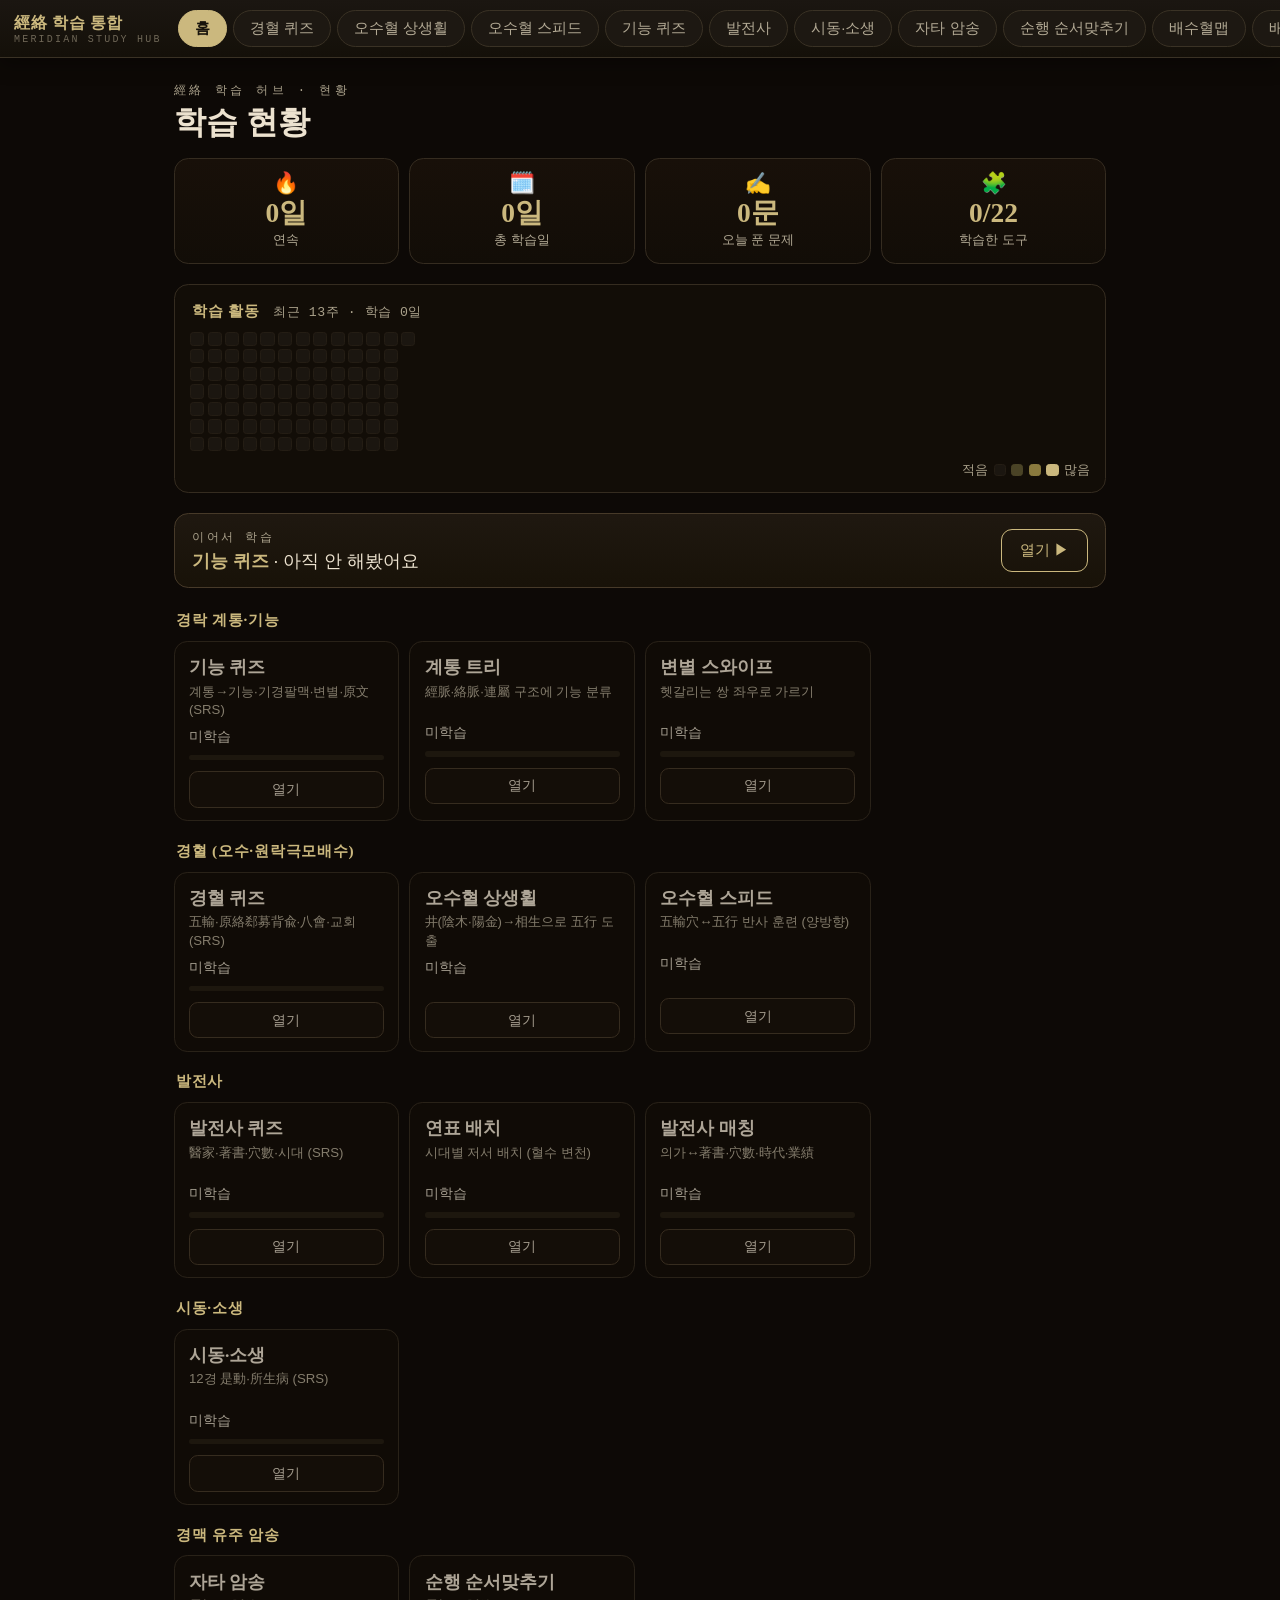
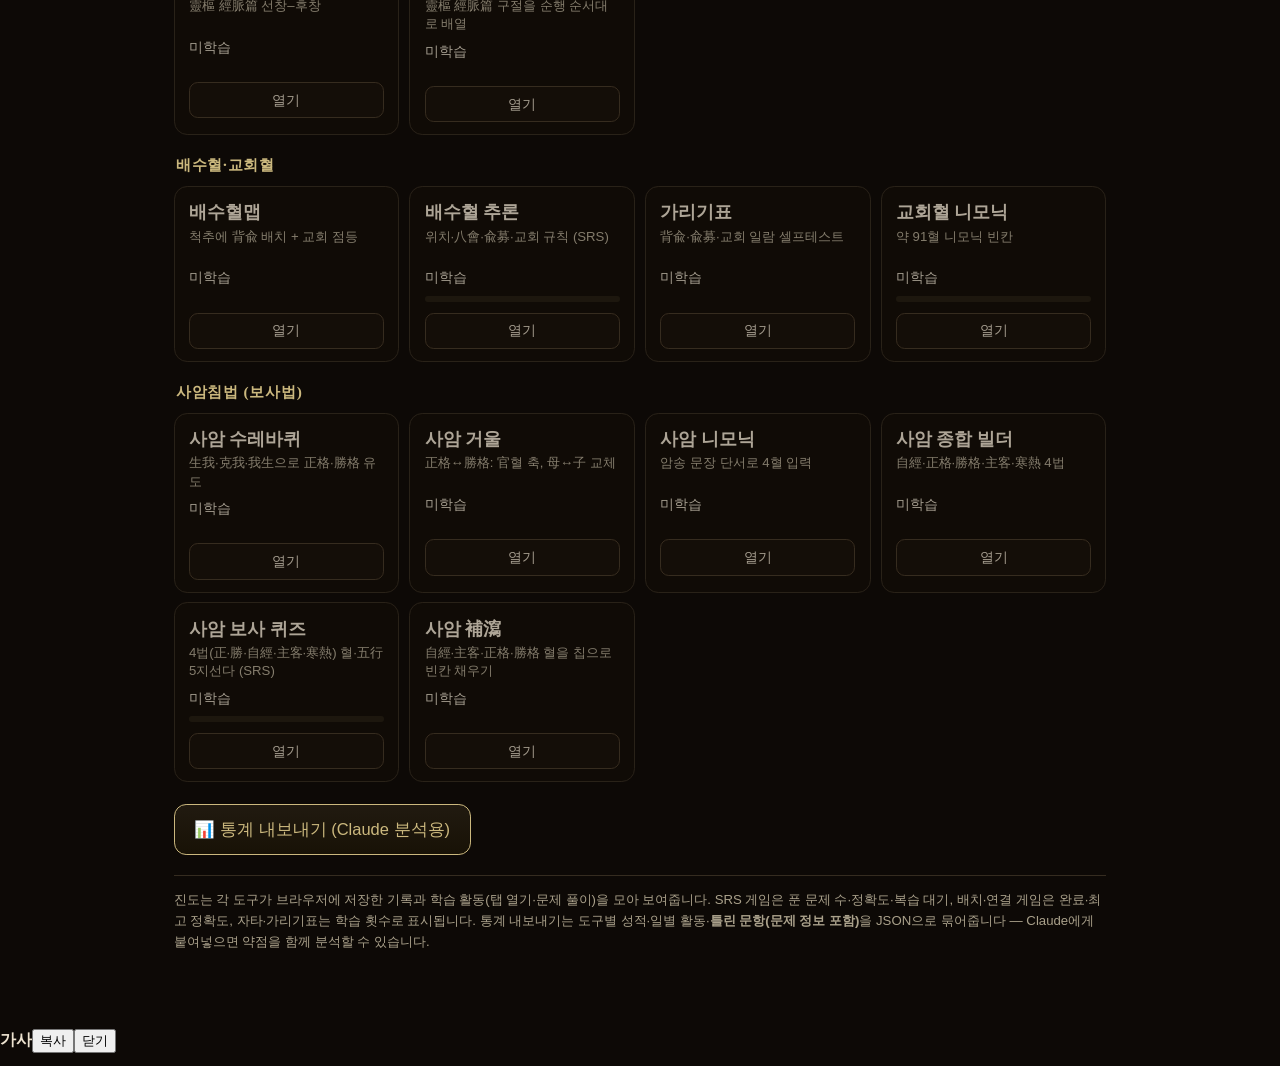
==== index.html @ 7659e9be "경락계통 기능 암기송 6곡 플레이어 이식 + 자타 오디오 외부화 기능 퀴즈(func) 탭의 분류 칩 아래에 암기송 플레이어를 붙였다. 기능 분류 트리(systree)·스와이프(sw" ====
<!DOCTYPE html>
<html lang="ko">
<head>
<meta charset="UTF-8">
<meta name="viewport" content="width=device-width, initial-scale=1.0">
<title>經絡 학습 통합 — 경혈·기능·발전사·시동소생 퀴즈 + 자타 암송</title>
<style>
  :root{ --hub-ink:#0f0d0a; --hub-bar:#171310; --hub-line:#3a3225; --hub-gold:#cbb87e; --hub-dim:#b2a994; }
  html,body{margin:0;padding:0;background:var(--hub-ink)}
  #tabbar{position:sticky;top:0;z-index:1000;display:flex;align-items:center;gap:6px;overflow-x:auto;
    background:linear-gradient(180deg,#1b1611,#141009);border-bottom:1px solid var(--hub-line);
    padding:10px 14px;font-family:'Malgun Gothic','Apple SD Gothic Neo',sans-serif;box-shadow:0 6px 18px rgba(0,0,0,.35)}
  #tabbar .brand{font-family:'Nanum Myeongjo','Noto Serif KR',serif;font-weight:600;color:var(--hub-gold);
    font-size:16px;letter-spacing:.04em;margin-right:10px;white-space:nowrap}
  #tabbar .brand small{display:block;font-family:ui-monospace,monospace;font-size:10px;letter-spacing:.22em;color:#6f6757;font-weight:400}
  .tab{appearance:none;border:1px solid var(--hub-line);background:#1d1812;color:var(--hub-dim);
    border-radius:999px;padding:8px 16px;font-size:15px;cursor:pointer;transition:.15s;font-family:inherit;white-space:nowrap}
  .tab:hover{color:var(--hub-gold);border-color:var(--hub-gold)}
  .tab.on{color:#17130c;background:var(--hub-gold);border-color:var(--hub-gold);font-weight:600}
  #tabbar .grow{flex:1}
  #hub-hint{font-family:ui-monospace,monospace;font-size:12px;color:#6f6757;white-space:nowrap}
  #loader{position:fixed;inset:0;display:grid;place-items:center;background:rgba(15,13,10,.82);z-index:2000;
    color:var(--hub-gold);font-family:'Malgun Gothic',sans-serif;font-size:16px;letter-spacing:.02em}
  #loader.hidden{display:none}
  #loader .sp{width:34px;height:34px;border:3px solid #2a2419;border-top-color:var(--hub-gold);border-radius:50%;
    animation:hubspin 0.8s linear infinite;margin:0 auto 14px}
  @keyframes hubspin{to{transform:rotate(360deg)}}
  #mount{min-height:60vh}
  /* keep the hub's top-level layout block even when a mounted game sets body{display:flex} (acu),
     and re-center that game's top-level .wrap inside the mount column */
  body{display:block !important}
  #mount>.wrap{margin-left:auto !important;margin-right:auto !important}
</style>
</head>
<body>
<div id="tabbar">
  <div class="brand">經絡 학습 통합<small>MERIDIAN STUDY HUB</small></div>
  <button class="tab" data-id="home">홈</button>
  <button class="tab" data-id="acu">경혈 퀴즈</button>
  <button class="tab" data-id="osstep">오수혈 상생휠</button>
  <button class="tab" data-id="osspeed">오수혈 스피드</button>
  <button class="tab" data-id="func">기능 퀴즈</button>
  <button class="tab" data-id="history">발전사</button>
  <button class="tab" data-id="sidong">시동·소생</button>
  <button class="tab" data-id="jata">자타 암송</button>
  <button class="tab" data-id="jingorder">순행 순서맞추기</button>
  <button class="tab" data-id="spine">배수혈맵</button>
  <button class="tab" data-id="baesurule">배수혈 추론</button>
  <button class="tab" data-id="ref">가리기표</button>
  <button class="tab" data-id="cloze">교회혈 니모닉</button>
  <button class="tab" data-id="era">연표 배치</button>
  <button class="tab" data-id="match">발전사 매칭</button>
  <button class="tab" data-id="systree">계통 트리</button>
  <button class="tab" data-id="swipe">변별 스와이프</button>
  <button class="tab" data-id="saamwheel">사암 수레바퀴</button>
  <button class="tab" data-id="saammirror">사암 거울</button>
  <button class="tab" data-id="saamcloze">사암 니모닉</button>
  <button class="tab" data-id="saammaster">사암 종합</button>
  <button class="tab" data-id="saamquiz">사암 보사 퀴즈</button>
  <button class="tab" data-id="saambosafill">사암 補瀉</button>
  <span class="grow"></span>
  <span id="hub-hint"></span>
</div>
<div id="loader" class="hidden"><div><div class="sp"></div><div class="msg">불러오는 중…</div></div></div>
<div id="mount"></div>
<template id="tpl-acu"><style>
  :root{
    --bg:#141319; --panel:#1E1C26; --panel2:#26242F; --line:#34313F;
    --ink:#ECE6D9; --mut:#948FA0; --gold:#D8A72B;
    --mu:#46A35A; --hwa:#D8473B; --to:#D6A52C; --geum:#C7CCD4; --su:#5274BC;
    --ok:#46A35A; --no:#D8473B;
    --serif:'Noto Serif KR','Nanum Myeongjo','Apple SD Gothic Neo','Malgun Gothic',serif;
    --sans:'Noto Sans KR','Apple SD Gothic Neo','Malgun Gothic',sans-serif;
  }
  *{box-sizing:border-box}
  html,body{margin:0;background:var(--bg);color:var(--ink);font-family:var(--sans);-webkit-font-smoothing:antialiased}
  body{min-height:100vh;display:flex;justify-content:center;align-items:flex-start}
  .wrap{width:100%;max-width:680px;padding:20px 16px 48px}
  .hidden{display:none !important}
  .brand{display:flex;align-items:baseline;gap:9px;justify-content:center;margin:4px 0 2px;flex-wrap:wrap}
  .brand .ko{font-family:var(--serif);font-weight:700;font-size:26px}
  .brand .han{font-family:var(--serif);font-weight:700;font-size:14px;color:var(--gold)}
  .tag{text-align:center;color:var(--mut);font-size:13px;margin-bottom:16px}
  .sec-label{font-size:12px;letter-spacing:2px;color:var(--mut);text-transform:uppercase;margin:20px 2px 9px;font-weight:700;display:flex;justify-content:space-between;align-items:center}
  .sec-label .mini{letter-spacing:0;text-transform:none;color:var(--gold);cursor:pointer;font-weight:700}
  .due{background:linear-gradient(180deg,#221f2b,#1b1923);border:1px solid var(--line);border-radius:16px;padding:18px}
  .due .row{display:flex;gap:10px;text-align:center}
  .due .cell{flex:1}
  .due .cell .v{font-family:var(--serif);font-weight:700;font-size:33px;line-height:1}
  .due .cell .v.hot{color:var(--gold)}
  .due .cell .l{font-size:12px;color:var(--mut);margin-top:4px;letter-spacing:.5px}
  .due .btns{display:flex;gap:10px;margin-top:16px}
  .btn{appearance:none;border:none;cursor:pointer;font-family:var(--sans);font-weight:700;border-radius:12px;transition:transform .1s,filter .15s}
  .btn:active{transform:translateY(1px)}
  .btn-go{background:var(--gold);color:#231c08;font-size:18px;padding:14px;flex:2}
  .btn-go:hover{filter:brightness(1.06)}
  .btn-rev{background:var(--panel2);color:var(--ink);border:1px solid var(--line);font-size:15px;padding:14px;flex:1}
  .btn-rev.off{opacity:.5;cursor:default}
  .cats{display:flex;flex-wrap:wrap;gap:7px}
  .cc{background:var(--panel);border:1px solid var(--line);border-radius:999px;padding:6px 12px;font-size:14px;cursor:pointer;color:var(--mut);transition:all .13s;user-select:none}
  .cc:hover{border-color:var(--gold)}
  .cc.on{background:var(--panel2);border-color:var(--gold);color:var(--ink)}
  .cc .n{color:var(--gold);font-size:11px;margin-left:5px;font-weight:700}
  .cc.on .n{opacity:.85}
  .chips{display:flex;gap:8px;flex-wrap:wrap}
  .chip{background:var(--panel);border:1px solid var(--line);border-radius:999px;padding:7px 14px;font-size:14px;cursor:pointer;color:var(--ink);transition:all .13s}
  .chip:hover{border-color:var(--gold)}
  .chip.on{background:var(--gold);border-color:var(--gold);color:#231c08;font-weight:700}
  .legend{display:flex;gap:6px;flex-wrap:wrap;margin-top:8px}
  .lg{display:flex;align-items:center;gap:5px;font-size:12px;color:var(--mut);background:var(--panel);border:1px solid var(--line);border-radius:7px;padding:4px 8px}
  .dot{width:10px;height:10px;border-radius:3px;display:inline-block}
  .backup{display:flex;gap:9px;flex-wrap:wrap;align-items:center}
  .btn-sm{background:var(--panel2);border:1px solid var(--line);color:var(--ink);font-size:14px;padding:9px 14px;border-radius:10px;cursor:pointer;font-weight:600}
  .btn-sm:hover{border-color:var(--gold)}
  #impArea{width:100%;margin-top:8px;background:var(--panel);border:1px solid var(--line);border-radius:10px;color:var(--ink);font-family:monospace;font-size:12px;padding:8px;min-height:54px;resize:vertical}
  .note{font-size:12px;color:var(--mut);margin-top:8px;line-height:1.6}
  .hud{display:flex;align-items:center;gap:12px;margin:4px 0 14px}
  .hud .sb{display:flex;flex-direction:column}
  .hud .sb .l{font-size:11px;letter-spacing:1.4px;color:var(--mut);font-weight:700}
  .hud .sb .v{font-family:var(--serif);font-weight:700;font-size:24px;line-height:1}
  .hud .grow{flex:1}
  .streak{font-size:14px;color:var(--gold);font-weight:700;min-height:16px;text-align:center}
  .lives{font-size:19px;letter-spacing:2px}
  .lives .x{opacity:.22}
  .exit{background:transparent;color:var(--mut);font-size:13px;padding:6px 9px;border:1px solid var(--line);border-radius:8px;cursor:pointer}
  .pbar{height:5px;background:var(--panel2);border-radius:99px;overflow:hidden;margin-bottom:16px}
  .pbar>i{display:block;height:100%;width:0;background:var(--gold);transition:width .3s}
  .qcard{background:var(--panel);border:1px solid var(--line);border-radius:18px;padding:24px 20px;text-align:center;margin-bottom:15px}
  .qkind{font-size:13px;letter-spacing:2px;color:var(--mut);font-weight:700;text-transform:uppercase;margin-bottom:12px}
  .qkind .rv{color:var(--gold)}
  .qmain{font-family:var(--serif);font-weight:700;font-size:28px;line-height:1.3}
  .qsub{font-family:var(--serif);color:var(--mut);font-size:15px;margin-top:5px}
  .poschip{display:inline-flex;align-items:center;gap:7px;margin-top:14px;padding:6px 15px;border-radius:999px;font-family:var(--serif);font-weight:700;font-size:18px;border:1.5px solid;background:rgba(255,255,255,.03)}
  .poschip .wx{font-size:13px;opacity:.9}
  .qbig{font-family:var(--serif);font-weight:700;font-size:44px;line-height:1.1;margin:2px 0}
  .opts{display:grid;grid-template-columns:1fr 1fr;gap:10px}
  .opts.three{grid-template-columns:1fr 1fr 1fr}
  .opt{position:relative;background:var(--panel);border:1.5px solid var(--line);border-radius:13px;padding:16px 12px;cursor:pointer;text-align:center;font-family:var(--serif);font-weight:700;font-size:21px;color:var(--ink);transition:all .1s;word-break:keep-all}
  .opt:hover:not(.dis){border-color:var(--gold)}
  .opt:active:not(.dis){transform:translateY(1px)}
  .opt .num{position:absolute;top:6px;left:9px;font-family:var(--sans);font-size:12px;color:var(--mut);font-weight:700}
  .opt.dis{cursor:default}
  .opt.correct{border-color:var(--ok);background:rgba(70,163,90,.14);color:#bfe9c9}
.opt.elim{opacity:.38;color:var(--mut)}
.hintrow{display:flex;justify-content:flex-end;margin-top:10px}
.hintbtn{appearance:none;border:1px dashed var(--mut);background:transparent;color:var(--mut);border-radius:9px;padding:7px 13px;cursor:pointer;font-family:var(--sans);font-size:14px;transition:.15s}
.hintbtn:hover:not(:disabled){border-color:var(--gold);color:var(--gold)}
.hintbtn:disabled{opacity:.6;cursor:default;border-style:solid}
.hintbtn em{font-style:normal;color:var(--hwa);font-size:12px}
  .opt.wrong{border-color:var(--no);background:rgba(216,71,59,.14);color:#f2b8b2}
  .opt.glow{animation:pulse .5s ease}
  @keyframes pulse{0%{box-shadow:0 0 0 0 var(--ok)}100%{box-shadow:0 0 0 12px rgba(70,163,90,0)}}
  .shake{animation:shake .32s}
  @keyframes shake{0%,100%{transform:translateX(0)}20%{transform:translateX(-7px)}40%{transform:translateX(6px)}60%{transform:translateX(-4px)}80%{transform:translateX(3px)}}
  .fb{margin-top:14px;background:var(--panel2);border:1px solid var(--line);border-radius:13px;padding:13px 15px;display:flex;align-items:center;gap:12px;min-height:54px}
  .fb .mark{font-size:25px;font-weight:700}
  .fb.okc .mark{color:var(--ok)} .fb.noc .mark{color:var(--no)}
  .fb .txt{flex:1;font-size:15px;line-height:1.5}
  .fb .txt b{font-family:var(--serif);font-size:17px}
  .fb .wxbadge{font-family:var(--serif);font-weight:700;font-size:13px;padding:3px 9px;border-radius:7px;border:1px solid;white-space:nowrap}
  .fb .next{font-size:13px;color:var(--mut);white-space:nowrap;align-self:flex-end}
  .srsnote{font-size:12px;color:var(--gold);margin-top:6px;text-align:center;min-height:14px}
  .res{background:var(--panel);border:1px solid var(--line);border-radius:18px;padding:26px 22px;text-align:center}
  .res h2{font-family:var(--serif);font-weight:700;font-size:24px;margin:0 0 2px}
  .res .big{font-family:var(--serif);font-weight:700;font-size:57px;color:var(--gold);line-height:1.05;margin:8px 0}
  .res .stats{display:flex;justify-content:center;gap:22px;margin:12px 0 4px;color:var(--mut);font-size:14px}
  .res .stats b{display:block;color:var(--ink);font-family:var(--serif);font-size:21px;font-weight:700}
  .sched{display:flex;gap:9px;margin:18px 0 4px}
  .sched .s{flex:1;background:var(--panel2);border:1px solid var(--line);border-radius:11px;padding:11px 6px}
  .sched .s .v{font-family:var(--serif);font-weight:700;font-size:24px;color:var(--gold)}
  .sched .s .l{font-size:12px;color:var(--mut);margin-top:3px}
  .review{text-align:left;margin-top:18px}
  .review .rl{font-size:12px;letter-spacing:1.4px;color:var(--mut);font-weight:700;margin-bottom:8px}
  .rrow{display:flex;gap:10px;align-items:baseline;padding:8px 0;border-top:1px solid var(--line);font-size:15px}
  .rrow .q{color:var(--mut);flex:1}
  .rrow .a{font-family:var(--serif);font-weight:700;color:#bfe9c9;text-align:right}
  .res-btns{display:flex;gap:10px;margin-top:22px}
  .btn-again{background:var(--gold);color:#231c08;font-size:16px;padding:13px;flex:1}
  .btn-menu{background:var(--panel2);color:var(--ink);font-size:16px;padding:13px;flex:1;border:1px solid var(--line)}
  .foot{text-align:center;color:var(--mut);font-size:12px;margin-top:20px;line-height:1.7}
  .toast{position:fixed;left:50%;bottom:24px;transform:translateX(-50%);background:var(--panel2);border:1px solid var(--gold);color:var(--ink);padding:10px 18px;border-radius:10px;font-size:14px;opacity:0;transition:opacity .25s;pointer-events:none;z-index:20}
  .toast.show{opacity:1}
  .tchart{background:var(--panel);border:1px solid var(--line);border-radius:14px;padding:12px 12px 6px;overflow:hidden}
  .tchart svg{display:block;width:100%}
  .tchart .blab{fill:var(--mut);font-size:9px;font-family:var(--sans)}
  .tchart .vlab{fill:var(--ink);font-size:9px;font-family:var(--sans);opacity:.85}
  .tchart .avgline{stroke:var(--mut);stroke-dasharray:3 3;stroke-width:1;opacity:.55}
  .chart-empty{color:var(--mut);font-size:13px;text-align:center;padding:18px 6px}
  @media (max-width:420px){ .qmain{font-size:23px} .qbig{font-size:37px} .opt{font-size:19px} .due .cell .v{font-size:29px} }
  @media (prefers-reduced-motion:reduce){ *{animation:none !important;transition:none !important} }
</style>
<div class="wrap">
  <div class="brand"><span class="ko">경혈 마스터</span><span class="han">五輸·特定穴·經脈순행·간격반복</span></div>
  <div class="tag">매일 복습 · 오답은 3·7·30일 뒤 다시 출제</div>

  <section id="home">
    <div class="due">
      <div class="row">
        <div class="cell"><div class="v hot" id="dueN">0</div><div class="l">오늘 복습</div></div>
        <div class="cell"><div class="v" id="streakN">0</div><div class="l">연속 학습(일)</div></div>
        <div class="cell"><div class="v" id="trackN">0</div><div class="l">추적 중 카드</div></div>
        <div class="cell"><div class="v" id="masterN">0</div><div class="l">졸업</div></div>
      </div>
      <div class="btns">
        <button class="btn btn-go" id="studyBtn">오늘 학습 시작</button>
        <button class="btn btn-rev" id="revBtn">복습만</button>
      </div>
    </div>
    <div class="sec-label">범위 <span class="mini" id="catToggleAll">전체 켜기/끄기</span></div>
    <div class="cats" id="catGrid"></div>
    <div class="sec-label">경맥 / 모드</div>
    <div class="chips" id="yyChips">
      <button class="chip on" data-yy="전체">전체 12경</button>
      <button class="chip" data-yy="음">음경 6</button>
      <button class="chip" data-yy="양">양경 6</button>
    </div>
    <div class="chips" id="lifeChips" style="margin-top:8px">
      <button class="chip on" data-life="0">연습 · 무한</button>
      <button class="chip" data-life="3">도전 · 생명 3</button>
    </div>
    <div class="sec-label">일별 평균 풀이시간 <span class="mini" id="timeAvg" style="cursor:default"></span></div>
    <div class="tchart" id="timeChart"></div>
    <div class="legend">
      <span class="lg"><i class="dot" style="background:var(--mu)"></i>木青</span>
      <span class="lg"><i class="dot" style="background:var(--hwa)"></i>火赤</span>
      <span class="lg"><i class="dot" style="background:var(--to)"></i>土黄</span>
      <span class="lg"><i class="dot" style="background:var(--geum)"></i>金白</span>
      <span class="lg"><i class="dot" style="background:var(--su)"></i>水黑</span>
    </div>
    <div class="sec-label">데이터 백업 <span class="mini" id="bkToggle">열기</span></div>
    <div id="bkPanel" class="hidden">
      <div class="backup">
        <button class="btn-sm" id="expBtn">진도 내보내기(.json)</button>
        <button class="btn-sm" id="impBtn">아래 내용으로 가져오기</button>
        <button class="btn-sm" id="resetBtn" style="border-color:#5a2c2c;color:#e8a">진도 초기화</button>
      </div>
      <textarea id="impArea" placeholder="백업 JSON을 여기에 붙여넣고 ‘가져오기’를 누르세요"></textarea>
      <div class="note">매일 쓰려면 이 파일을 다운로드해 두고 열어서 푸세요(브라우저에 진도가 저장됩니다). 기기 변경·캐시 삭제 전 ‘내보내기’로 백업하세요.</div>
    </div>
    <div class="foot" id="storeNote"></div>
  </section>

  <section id="play" class="hidden">
    <div class="hud">
      <div class="sb"><span class="l">SCORE</span><span class="v" id="score">0</span></div>
      <div class="grow"><div class="streak" id="streak"></div></div>
      <div class="lives" id="lives"></div>
      <button class="exit" id="exitBtn">그만</button>
    </div>
    <div class="pbar"><i id="pbar"></i></div>
    <div class="qcard" id="qcard"><div class="qkind" id="qkind"></div><div id="qbody"></div></div>
    <div class="opts" id="opts"></div>
    <div class="hintrow" id="hintrow"><button class="hintbtn" id="hintbtn" title="정답 후보를 줄여주지만, 이 문제는 오답(복습 대상)으로 기록됩니다">힌트 · 선택지 줄이기 <em>(오답 처리)</em></button></div>
    <div class="srsnote" id="srsnote"></div>
    <div class="fb hidden" id="fb"></div>
  </section>

  <section id="result" class="hidden">
    <div class="res">
      <h2 id="resTitle">학습 종료</h2>
      <div class="big" id="resScore">0</div>
      <div class="stats">
        <div>푼 문제<b id="resTotal">0</b></div>
        <div>정답률<b id="resAcc">0%</b></div>
        <div>최고 연속<b id="resStreak">0</b></div>
      </div>
      <div class="review hidden" id="schedWrap">
        <div class="rl">예정된 복습</div>
        <div class="sched">
          <div class="s"><div class="v" id="sc3">0</div><div class="l">3일 뒤</div></div>
          <div class="s"><div class="v" id="sc7">0</div><div class="l">7일 뒤</div></div>
          <div class="s"><div class="v" id="sc30">0</div><div class="l">한달 뒤</div></div>
        </div>
      </div>
      <div class="review hidden" id="reviewBox">
        <div class="rl">오늘 틀린 것</div>
        <div id="reviewList"></div>
      </div>
      <div class="res-btns">
        <button class="btn btn-again" id="againBtn">이어서 더</button>
        <button class="btn btn-menu" id="menuBtn">홈으로</button>
      </div>
    </div>
  </section>
</div>
<div class="toast" id="toast"></div></template>

<template id="tpl-func"><style>
  :root{
    --ink:#15120e; --ink2:#1d1812; --ink3:#272016;
    --paper:#e9e2d3; --paper-dim:#b6ad99; --paper-faint:#7c7363;
    --line:#3a3225; --el:#cbb87e; --el-soft:rgba(203,184,126,.15);
    --ok:#5f9070; --no:#cc4b3c;
    --c-sys:#cbb87e; --c-qjing:#cc4b3c; --c-disc:#5f9070; --c-struct:#5e86a6; --c-won:#b05765;
    --serif:'Nanum Myeongjo','Noto Serif KR','Batang',serif;
    --sans:'Malgun Gothic','Apple SD Gothic Neo','Noto Sans KR',sans-serif;
    --mono:ui-monospace,'DM Mono',Menlo,Consolas,monospace;
  }
  *{box-sizing:border-box}
  html,body{margin:0;padding:0}
  body{background:radial-gradient(1100px 560px at 80% -10%,rgba(203,184,126,.05),transparent 60%),var(--ink);
    color:var(--paper);font-family:var(--sans);-webkit-font-smoothing:antialiased;line-height:1.55;min-height:100vh}
  .wrap{max-width:760px;margin:0 auto;padding:26px 18px 70px}
  .kicker{font-family:var(--mono);font-size:12px;letter-spacing:.3em;text-transform:uppercase;color:var(--paper-faint);margin-bottom:9px}
  h1{font-family:var(--serif);font-weight:600;font-size:clamp(24px,5vw,34px);margin:0 0 6px}
  h1 .ko{font-family:var(--sans);font-weight:500;font-size:.5em;color:var(--paper-dim);margin-left:.5em;vertical-align:.18em}
  .lede{color:var(--paper-dim);font-size:14px;max-width:60ch;margin-bottom:18px}

  /* category chips */
  .cats{display:flex;flex-wrap:wrap;gap:7px;margin:14px 0 6px}
  .cat{appearance:none;border:1px solid var(--line);background:var(--ink2);color:var(--paper-dim);
    border-radius:999px;padding:7px 13px;font-size:14px;font-family:var(--sans);cursor:pointer;transition:.15s;display:flex;align-items:center;gap:7px}
  .cat .dot{width:9px;height:9px;border-radius:50%;background:var(--cc);flex:none}
  .cat.on{color:var(--paper);border-color:var(--cc);background:color-mix(in srgb,var(--cc) 12%,var(--ink2))}
  .cat .n{font-family:var(--mono);font-size:12px;color:var(--paper-faint)}

  /* mode + stats row */
  .bar{display:flex;flex-wrap:wrap;gap:8px;align-items:center;margin:14px 0 18px;font-size:14px}
  .btn{appearance:none;border:1px solid var(--line);background:var(--ink2);color:var(--paper);
    border-radius:10px;padding:9px 14px;cursor:pointer;font-family:var(--sans);font-size:14px;transition:.15s;display:inline-flex;align-items:center;gap:7px}
  .btn:hover{border-color:var(--el);color:var(--el)}
  .btn.primary{background:var(--el);color:#17130c;border-color:var(--el);font-weight:600}
  .btn.primary:hover{filter:brightness(1.05);color:#17130c}
  .btn.ghost{background:transparent}
  .spacer{flex:1}
  .stat{font-family:var(--mono);font-size:13px;color:var(--paper-dim);display:flex;gap:4px;align-items:baseline}
  .stat b{color:var(--el);font-size:15px}
  .stat.due b{color:#e0a35a}

  /* progress */
  .prog{height:5px;background:var(--ink3);border-radius:3px;overflow:hidden;margin-bottom:18px}
  .prog i{display:block;height:100%;width:0;background:var(--el);box-shadow:0 0 8px 0 var(--el);transition:width .3s}

  /* card */
  .card{border:1px solid var(--line);background:linear-gradient(180deg,var(--ink2),var(--ink));border-radius:16px;padding:22px 20px;margin-bottom:14px;position:relative;overflow:hidden}
  .card::before{content:"";position:absolute;left:0;top:0;bottom:0;width:4px;background:var(--cc,var(--el))}
  .tag{display:inline-flex;align-items:center;gap:6px;font-family:var(--mono);font-size:12px;letter-spacing:.08em;color:var(--paper-faint);text-transform:uppercase;margin-bottom:12px}
  .tag .dot{width:8px;height:8px;border-radius:50%;background:var(--cc,var(--el))}
  .q{font-family:var(--serif);font-size:clamp(19px,3.6vw,23px);line-height:1.5;color:var(--paper);margin-bottom:6px}
  .q .hl{color:var(--el);font-style:normal}
  .qsub{font-size:14px;color:var(--paper-faint);font-family:var(--mono);margin-bottom:2px}

  .opts{display:flex;flex-direction:column;gap:9px;margin-top:18px}
  .opt{appearance:none;text-align:left;border:1px solid var(--line);background:var(--ink2);color:var(--paper);
    border-radius:11px;padding:13px 15px;cursor:pointer;font-family:var(--sans);font-size:16px;transition:.12s;display:flex;align-items:center;gap:11px;line-height:1.4}
  .opt:hover:not(:disabled){border-color:var(--el);background:var(--ink3)}
  .opt:disabled{cursor:default}
  .opt .key{font-family:var(--mono);font-size:13px;color:var(--paper-faint);border:1px solid var(--line);border-radius:6px;width:24px;height:24px;display:grid;place-items:center;flex:none}
  .opt.correct{border-color:var(--ok);background:color-mix(in srgb,var(--ok) 16%,var(--ink2))}
  .opt.correct .key{border-color:var(--ok);color:#cde6d3;background:color-mix(in srgb,var(--ok) 30%,transparent)}
  .opt.wrong{border-color:var(--no);background:color-mix(in srgb,var(--no) 14%,var(--ink2))}
  .opt.eliminated{opacity:.4;border-color:var(--line);background:var(--ink2)}
  .opt.eliminated .mark{color:var(--no)}
  .hint-row{display:flex;justify-content:flex-end;margin-top:10px}
  .hint-btn{appearance:none;border:1px dashed var(--paper-faint);background:transparent;color:var(--paper-dim);border-radius:9px;padding:7px 13px;cursor:pointer;font-family:var(--sans);font-size:14px;transition:.15s}
  .hint-btn:hover:not(:disabled){border-color:var(--el);color:var(--el)}
  .hint-btn:disabled{opacity:.6;cursor:default;border-style:solid}
  .hint-btn em{font-style:normal;color:var(--no);font-size:12px}
  .opt.wrong .key{border-color:var(--no);color:#f0c3bc}
  .opt .mark{margin-left:auto;font-size:16px}

  /* feedback */
  .fb{margin-top:16px;border-top:1px solid var(--line);padding-top:14px;display:none}
  .fb.show{display:block}
  .fb .verdict{font-family:var(--serif);font-size:19px;margin-bottom:6px}
  .fb .verdict.ok{color:var(--ok)} .fb .verdict.no{color:var(--no)}
  .fb .note{font-size:15px;color:var(--paper-dim);line-height:1.65}
  .fb .note b{color:var(--paper)}
  .fb .srs{font-family:var(--mono);font-size:12px;color:var(--paper-faint);margin-top:8px}
  .next-row{display:flex;gap:10px;margin-top:16px}
  .next-row .btn{flex:1;justify-content:center}

  /* results */
  .result{border:1px solid var(--el);background:var(--ink2);border-radius:16px;padding:26px 22px;text-align:center;display:none}
  .result.show{display:block}
  .result h2{font-family:var(--serif);font-size:26px;margin:0 0 6px}
  .result .big{font-family:var(--serif);font-size:51px;color:var(--el);margin:10px 0}
  .result .row{display:flex;justify-content:center;gap:26px;margin:16px 0 6px;flex-wrap:wrap}
  .result .row div{font-family:var(--mono);font-size:13px;color:var(--paper-dim)}
  .result .row b{display:block;font-size:24px;color:var(--paper);font-family:var(--serif)}
  .buckets{font-family:var(--mono);font-size:13px;color:var(--paper-faint);margin-top:14px;line-height:1.8}

  .foot{margin-top:22px;font-family:var(--mono);font-size:12px;color:var(--paper-faint);text-align:center;letter-spacing:.04em}
  .storage{font-family:var(--mono);font-size:12px;text-align:center;margin-top:12px;letter-spacing:.03em}
  .toast{position:fixed;left:50%;bottom:22px;transform:translateX(-50%) translateY(18px);background:var(--ink3);border:1px solid var(--el);color:var(--paper);padding:10px 16px;border-radius:10px;font-size:14px;opacity:0;pointer-events:none;transition:.2s;z-index:60}
  .toast.show{opacity:1;transform:translateX(-50%) translateY(0)}
  .mini-actions{display:flex;gap:8px;justify-content:center;margin-top:10px;flex-wrap:wrap}
  .mini-actions .btn{font-size:13px;padding:7px 11px}
  /* ── 암기송 킷 · 經絡 통합앱 테마 별칭 ──
     이 앱의 --ink 는 '어두운 배경'이라 킷의 --ink(글자색)와 뜻이 반대다. 킷 범위에서만 다시 정의한다. */
  .skwrap,.sk-modal{--raised:var(--ink2);--raised2:var(--ink3);--ink:var(--paper);
    --ink-soft:var(--paper-dim);--ink-faint:var(--paper-faint);--line-soft:var(--line);
    --indigo:var(--el);--seal:var(--no);--ok-line:var(--ok);--r:12px}
  .skwrap .sk-chip.on,.skwrap .sk-tab.on,.skwrap .sk-play{color:var(--ink3)}
  .sk-modal .sk-sheet{color:var(--paper)}
  /* ── 암기송 킷 ── */
  .skwrap{background:var(--raised);border:1px solid var(--line);border-radius:var(--r);
    padding:11px 12px 9px;margin:0 0 14px}
  .sk-head{display:flex;align-items:baseline;gap:8px;margin-bottom:7px}
  .sk-eyebrow{font-size:11px;color:var(--ink-faint);letter-spacing:.4px;flex:0 0 auto}
  .sk-title{font-family:var(--serif);font-weight:800;font-size:14px;color:var(--ink)}
  .sk-chips{display:flex;flex-wrap:wrap;gap:5px;margin-bottom:8px}
  .sk-chip{font:inherit;font-size:11.5px;padding:3px 9px;border-radius:999px;cursor:pointer;
    background:var(--raised2);border:1px solid var(--line);color:var(--ink-soft)}
  .sk-chip.on{background:var(--indigo);border-color:var(--indigo);color:#fff;font-weight:700}
  .sk-bar{position:relative;height:9px;border-radius:999px;background:var(--line-soft);
    border:1px solid var(--line);cursor:pointer;overflow:hidden;margin:2px 0 3px}
  .sk-fill{position:absolute;left:0;top:0;bottom:0;background:var(--indigo);width:0}
  .sk-ab{position:absolute;top:0;bottom:0;background:var(--ok-line);display:none}
  .sk-mk{position:absolute;top:-2px;bottom:-2px;width:2px;background:var(--ok);display:none}
  .sk-mk.b{background:var(--seal)}
  .sk-time{display:flex;justify-content:space-between;font-size:10.5px;color:var(--ink-faint);
    font-variant-numeric:tabular-nums;margin-bottom:7px}
  .sk-row{display:flex;flex-wrap:wrap;gap:6px;align-items:center;margin-bottom:6px}
  .sk-btn{font:inherit;font-size:12px;padding:5px 10px;border-radius:8px;cursor:pointer;
    background:var(--raised2);border:1px solid var(--line);color:var(--ink)}
  .sk-btn:active{transform:translateY(1px)}
  .sk-play{background:var(--indigo);border-color:var(--indigo);color:#fff;font-weight:700;min-width:74px}
  .sk-seg{display:inline-flex;border:1px solid var(--line);border-radius:8px;overflow:hidden;background:var(--raised2)}
  .sk-tab{font:inherit;font-size:11.5px;padding:5px 8px;border:0;background:transparent;
    color:var(--ink-soft);cursor:pointer;border-right:1px solid var(--line-soft)}
  .sk-tab:last-child{border-right:0}
  .sk-tab.on{background:var(--indigo);color:#fff;font-weight:700}
  .sk-note{margin:2px 0 0;font-size:11.5px;color:var(--ink-soft);line-height:1.5;display:none}
  .sk-modal{position:fixed;inset:0;background:rgba(31,46,39,.5);display:none;z-index:60;
    padding:16px;overflow:auto}
  .sk-modal.on{display:block}
  .sk-sheet{max-width:620px;margin:24px auto;background:var(--raised2);border:1px solid var(--line);
    border-radius:var(--r);padding:14px}
  .sk-sheet-h{display:flex;align-items:center;gap:8px;margin-bottom:10px}
  .sk-sheet-h b{flex:1 1 auto;font-family:var(--serif);font-size:14px}
  .sk-sheet pre{margin:0;white-space:pre-wrap;word-break:break-word;font-family:var(--sans);
    font-size:12.5px;line-height:1.75;color:var(--ink)}
</style>
<div class="wrap">
  <div class="kicker">經絡系統 · 機能 · SRS QUIZ</div>
  <h1>경락계통 기능 암기<span class="ko">十二經脈 · 經別 · 絡脈 · 奇經八脈 · 經筋 · 皮部</span></h1>
  <p class="lede">계통별 기능 · 기경팔맥 별칭 · 헷갈리는 변별 · 구성/소속 · 原文을 5지선다로 익힙니다. 틀린 문제는 <b>3일→7일→30일</b> 간격으로 다시 출제됩니다.</p>

  <div class="cats" id="cats"></div>

  <div class="bar">
    <button class="btn primary" id="btn-start">오늘 학습 시작</button>
    <button class="btn ghost" id="btn-review">복습만</button>
    <button class="btn ghost" id="btn-practice">연습(무한)</button>
    <div class="spacer"></div>
    <div class="stat due">복습 <b id="s-due">0</b></div>
    <div class="stat">연속 <b id="s-streak">0</b></div>
  </div>
  <div class="prog"><i id="prog"></i></div>

  <div id="stage"></div>

  <div class="result" id="result">
    <h2 id="r-title">한 세트 완료</h2>
    <div class="big" id="r-score">0 / 0</div>
    <div class="row">
      <div>정답<b id="r-correct">0</b></div>
      <div>오답<b id="r-wrong">0</b></div>
      <div>최고 연속<b id="r-streak">0</b></div>
    </div>
    <div class="buckets" id="r-buckets"></div>
    <div class="mini-actions">
      <button class="btn primary" id="r-again">계속하기</button>
      <button class="btn ghost" id="r-reset-session">처음부터</button>
    </div>
  </div>

  <div class="storage" id="storage"></div>
  <div class="mini-actions">
    <button class="btn ghost" id="btn-export">진도 내보내기</button>
    <button class="btn ghost" id="btn-import">불러오기</button>
    <button class="btn ghost" id="btn-wipe">초기화</button>
    <input type="file" id="file-import" accept="application/json,.json" hidden>
  </div>
  <div class="foot">출처: 한의학개론 5장 經絡 · 靈樞 經脈/經別/脈度/海論, 素問 皮部論, 難經, 奇經八脈考</div>
</div>
<div class="toast" id="toast"></div></template>

<template id="tpl-history"><style>
  :root{
    --ink:#15120e; --ink2:#1d1812; --ink3:#272016;
    --paper:#e9e2d3; --paper-dim:#b6ad99; --paper-faint:#7c7363;
    --line:#3a3225; --el:#cbb87e; --el-soft:rgba(203,184,126,.15);
    --ok:#5f9070; --no:#cc4b3c;
    --c-sys:#cbb87e; --c-qjing:#cc4b3c; --c-disc:#5f9070; --c-struct:#5e86a6; --c-won:#b05765;
    --serif:'Nanum Myeongjo','Noto Serif KR','Batang',serif;
    --sans:'Malgun Gothic','Apple SD Gothic Neo','Noto Sans KR',sans-serif;
    --mono:ui-monospace,'DM Mono',Menlo,Consolas,monospace;
  }
  *{box-sizing:border-box}
  html,body{margin:0;padding:0}
  body{background:radial-gradient(1100px 560px at 80% -10%,rgba(203,184,126,.05),transparent 60%),var(--ink);
    color:var(--paper);font-family:var(--sans);-webkit-font-smoothing:antialiased;line-height:1.55;min-height:100vh}
  .wrap{max-width:760px;margin:0 auto;padding:26px 18px 70px}
  .kicker{font-family:var(--mono);font-size:12px;letter-spacing:.3em;text-transform:uppercase;color:var(--paper-faint);margin-bottom:9px}
  h1{font-family:var(--serif);font-weight:600;font-size:clamp(24px,5vw,34px);margin:0 0 6px}
  h1 .ko{font-family:var(--sans);font-weight:500;font-size:.5em;color:var(--paper-dim);margin-left:.5em;vertical-align:.18em}
  .lede{color:var(--paper-dim);font-size:14px;max-width:60ch;margin-bottom:18px}

  /* category chips */
  .cats{display:flex;flex-wrap:wrap;gap:7px;margin:14px 0 6px}
  .cat{appearance:none;border:1px solid var(--line);background:var(--ink2);color:var(--paper-dim);
    border-radius:999px;padding:7px 13px;font-size:14px;font-family:var(--sans);cursor:pointer;transition:.15s;display:flex;align-items:center;gap:7px}
  .cat .dot{width:9px;height:9px;border-radius:50%;background:var(--cc);flex:none}
  .cat.on{color:var(--paper);border-color:var(--cc);background:color-mix(in srgb,var(--cc) 12%,var(--ink2))}
  .cat .n{font-family:var(--mono);font-size:12px;color:var(--paper-faint)}

  /* mode + stats row */
  .bar{display:flex;flex-wrap:wrap;gap:8px;align-items:center;margin:14px 0 18px;font-size:14px}
  .btn{appearance:none;border:1px solid var(--line);background:var(--ink2);color:var(--paper);
    border-radius:10px;padding:9px 14px;cursor:pointer;font-family:var(--sans);font-size:14px;transition:.15s;display:inline-flex;align-items:center;gap:7px}
  .btn:hover{border-color:var(--el);color:var(--el)}
  .btn.primary{background:var(--el);color:#17130c;border-color:var(--el);font-weight:600}
  .btn.primary:hover{filter:brightness(1.05);color:#17130c}
  .btn.ghost{background:transparent}
  .spacer{flex:1}
  .stat{font-family:var(--mono);font-size:13px;color:var(--paper-dim);display:flex;gap:4px;align-items:baseline}
  .stat b{color:var(--el);font-size:15px}
  .stat.due b{color:#e0a35a}

  /* progress */
  .prog{height:5px;background:var(--ink3);border-radius:3px;overflow:hidden;margin-bottom:18px}
  .prog i{display:block;height:100%;width:0;background:var(--el);box-shadow:0 0 8px 0 var(--el);transition:width .3s}

  /* card */
  .card{border:1px solid var(--line);background:linear-gradient(180deg,var(--ink2),var(--ink));border-radius:16px;padding:22px 20px;margin-bottom:14px;position:relative;overflow:hidden}
  .card::before{content:"";position:absolute;left:0;top:0;bottom:0;width:4px;background:var(--cc,var(--el))}
  .tag{display:inline-flex;align-items:center;gap:6px;font-family:var(--mono);font-size:12px;letter-spacing:.08em;color:var(--paper-faint);text-transform:uppercase;margin-bottom:12px}
  .tag .dot{width:8px;height:8px;border-radius:50%;background:var(--cc,var(--el))}
  .q{font-family:var(--serif);font-size:clamp(19px,3.6vw,23px);line-height:1.5;color:var(--paper);margin-bottom:6px}
  .q .hl{color:var(--el);font-style:normal}
  .qsub{font-size:14px;color:var(--paper-faint);font-family:var(--mono);margin-bottom:2px}

  .opts{display:flex;flex-direction:column;gap:9px;margin-top:18px}
  .opt{appearance:none;text-align:left;border:1px solid var(--line);background:var(--ink2);color:var(--paper);
    border-radius:11px;padding:13px 15px;cursor:pointer;font-family:var(--sans);font-size:16px;transition:.12s;display:flex;align-items:center;gap:11px;line-height:1.4}
  .opt:hover:not(:disabled){border-color:var(--el);background:var(--ink3)}
  .opt:disabled{cursor:default}
  .opt .key{font-family:var(--mono);font-size:13px;color:var(--paper-faint);border:1px solid var(--line);border-radius:6px;width:24px;height:24px;display:grid;place-items:center;flex:none}
  .opt.correct{border-color:var(--ok);background:color-mix(in srgb,var(--ok) 16%,var(--ink2))}
  .opt.correct .key{border-color:var(--ok);color:#cde6d3;background:color-mix(in srgb,var(--ok) 30%,transparent)}
  .opt.wrong{border-color:var(--no);background:color-mix(in srgb,var(--no) 14%,var(--ink2))}
  .opt.eliminated{opacity:.4;border-color:var(--line);background:var(--ink2)}
  .opt.eliminated .mark{color:var(--no)}
  .hint-row{display:flex;justify-content:flex-end;margin-top:10px}
  .hint-btn{appearance:none;border:1px dashed var(--paper-faint);background:transparent;color:var(--paper-dim);border-radius:9px;padding:7px 13px;cursor:pointer;font-family:var(--sans);font-size:14px;transition:.15s}
  .hint-btn:hover:not(:disabled){border-color:var(--el);color:var(--el)}
  .hint-btn:disabled{opacity:.6;cursor:default;border-style:solid}
  .hint-btn em{font-style:normal;color:var(--no);font-size:12px}
  .opt.wrong .key{border-color:var(--no);color:#f0c3bc}
  .opt .mark{margin-left:auto;font-size:16px}

  /* feedback */
  .fb{margin-top:16px;border-top:1px solid var(--line);padding-top:14px;display:none}
  .fb.show{display:block}
  .fb .verdict{font-family:var(--serif);font-size:19px;margin-bottom:6px}
  .fb .verdict.ok{color:var(--ok)} .fb .verdict.no{color:var(--no)}
  .fb .note{font-size:15px;color:var(--paper-dim);line-height:1.65}
  .fb .note b{color:var(--paper)}
  .fb .srs{font-family:var(--mono);font-size:12px;color:var(--paper-faint);margin-top:8px}
  .next-row{display:flex;gap:10px;margin-top:16px}
  .next-row .btn{flex:1;justify-content:center}

  /* results */
  .result{border:1px solid var(--el);background:var(--ink2);border-radius:16px;padding:26px 22px;text-align:center;display:none}
  .result.show{display:block}
  .result h2{font-family:var(--serif);font-size:26px;margin:0 0 6px}
  .result .big{font-family:var(--serif);font-size:51px;color:var(--el);margin:10px 0}
  .result .row{display:flex;justify-content:center;gap:26px;margin:16px 0 6px;flex-wrap:wrap}
  .result .row div{font-family:var(--mono);font-size:13px;color:var(--paper-dim)}
  .result .row b{display:block;font-size:24px;color:var(--paper);font-family:var(--serif)}
  .buckets{font-family:var(--mono);font-size:13px;color:var(--paper-faint);margin-top:14px;line-height:1.8}

  .foot{margin-top:22px;font-family:var(--mono);font-size:12px;color:var(--paper-faint);text-align:center;letter-spacing:.04em}
  .storage{font-family:var(--mono);font-size:12px;text-align:center;margin-top:12px;letter-spacing:.03em}
  .toast{position:fixed;left:50%;bottom:22px;transform:translateX(-50%) translateY(18px);background:var(--ink3);border:1px solid var(--el);color:var(--paper);padding:10px 16px;border-radius:10px;font-size:14px;opacity:0;pointer-events:none;transition:.2s;z-index:60}
  .toast.show{opacity:1;transform:translateX(-50%) translateY(0)}
  .mini-actions{display:flex;gap:8px;justify-content:center;margin-top:10px;flex-wrap:wrap}
  .mini-actions .btn{font-size:13px;padding:7px 11px}
</style>
<div class="wrap">
  <div class="kicker">經絡 發展史 · 醫家·著書 · SRS QUIZ</div>
  <h1>경락 학설 발전사<span class="ko">人物 · 著書 · 穴數 · 時代</span></h1>
  <p class="lede">마왕퇴 帛書부터 淸代까지 醫家·著書·穴數·핵심 業績을 5지선다로 익힙니다. <b>人物·著書·時代 미스매칭</b>에 강해집니다. 틀린 문제는 <b>3일→7일→30일</b> 간격으로 복습됩니다.</p>

  <div class="cats" id="cats"></div>

  <div class="bar">
    <button class="btn primary" id="btn-start">오늘 학습 시작</button>
    <button class="btn ghost" id="btn-review">복습만</button>
    <button class="btn ghost" id="btn-practice">연습(무한)</button>
    <div class="spacer"></div>
    <div class="stat due">복습 <b id="s-due">0</b></div>
    <div class="stat">연속 <b id="s-streak">0</b></div>
  </div>
  <div class="prog"><i id="prog"></i></div>

  <div id="stage"></div>

  <div class="result" id="result">
    <h2 id="r-title">한 세트 완료</h2>
    <div class="big" id="r-score">0 / 0</div>
    <div class="row">
      <div>정답<b id="r-correct">0</b></div>
      <div>오답<b id="r-wrong">0</b></div>
      <div>최고 연속<b id="r-streak">0</b></div>
    </div>
    <div class="buckets" id="r-buckets"></div>
    <div class="mini-actions">
      <button class="btn primary" id="r-again">계속하기</button>
      <button class="btn ghost" id="r-reset-session">처음부터</button>
    </div>
  </div>

  <div class="storage" id="storage"></div>
  <div class="mini-actions">
    <button class="btn ghost" id="btn-export">진도 내보내기</button>
    <button class="btn ghost" id="btn-import">불러오기</button>
    <button class="btn ghost" id="btn-wipe">초기화</button>
    <input type="file" id="file-import" accept="application/json,.json" hidden>
  </div>
  <div class="foot">출처: 한의학개론 5장 經絡(發展史)·의학사 · 馬王堆 帛書, 黃帝內經, 難經, 鍼灸甲乙經·千金要方·銅人圖經·十四經發揮·鍼灸大成·醫宗金鑑</div>
</div>
<div class="toast" id="toast"></div></template>

<template id="tpl-sidong"><style>
  :root{
    --ink:#15120e; --ink2:#1d1812; --ink3:#272016;
    --paper:#e9e2d3; --paper-dim:#b6ad99; --paper-faint:#7c7363;
    --line:#3a3225; --el:#cbb87e; --el-soft:rgba(203,184,126,.15);
    --ok:#5f9070; --no:#cc4b3c;
    --c-sys:#cbb87e; --c-qjing:#cc4b3c; --c-disc:#5f9070; --c-struct:#5e86a6; --c-won:#b05765;--c-concept:#8f78b0;
    --serif:'Nanum Myeongjo','Noto Serif KR','Batang',serif;
    --sans:'Malgun Gothic','Apple SD Gothic Neo','Noto Sans KR',sans-serif;
    --mono:ui-monospace,'DM Mono',Menlo,Consolas,monospace;
  }
  *{box-sizing:border-box}
  html,body{margin:0;padding:0}
  body{background:radial-gradient(1100px 560px at 80% -10%,rgba(203,184,126,.05),transparent 60%),var(--ink);
    color:var(--paper);font-family:var(--sans);-webkit-font-smoothing:antialiased;line-height:1.55;min-height:100vh}
  .wrap{max-width:760px;margin:0 auto;padding:26px 18px 70px}
  .kicker{font-family:var(--mono);font-size:12px;letter-spacing:.3em;text-transform:uppercase;color:var(--paper-faint);margin-bottom:9px}
  h1{font-family:var(--serif);font-weight:600;font-size:clamp(24px,5vw,34px);margin:0 0 6px}
  h1 .ko{font-family:var(--sans);font-weight:500;font-size:.5em;color:var(--paper-dim);margin-left:.5em;vertical-align:.18em}
  .lede{color:var(--paper-dim);font-size:14px;max-width:60ch;margin-bottom:18px}

  /* category chips */
  .cats{display:flex;flex-wrap:wrap;gap:7px;margin:14px 0 6px}
  .cat{appearance:none;border:1px solid var(--line);background:var(--ink2);color:var(--paper-dim);
    border-radius:999px;padding:7px 13px;font-size:14px;font-family:var(--sans);cursor:pointer;transition:.15s;display:flex;align-items:center;gap:7px}
  .cat .dot{width:9px;height:9px;border-radius:50%;background:var(--cc);flex:none}
  .cat.on{color:var(--paper);border-color:var(--cc);background:color-mix(in srgb,var(--cc) 12%,var(--ink2))}
  .cat .n{font-family:var(--mono);font-size:12px;color:var(--paper-faint)}

  /* mode + stats row */
  .bar{display:flex;flex-wrap:wrap;gap:8px;align-items:center;margin:14px 0 18px;font-size:14px}
  .btn{appearance:none;border:1px solid var(--line);background:var(--ink2);color:var(--paper);
    border-radius:10px;padding:9px 14px;cursor:pointer;font-family:var(--sans);font-size:14px;transition:.15s;display:inline-flex;align-items:center;gap:7px}
  .btn:hover{border-color:var(--el);color:var(--el)}
  .btn.primary{background:var(--el);color:#17130c;border-color:var(--el);font-weight:600}
  .btn.primary:hover{filter:brightness(1.05);color:#17130c}
  .btn.ghost{background:transparent}
  .spacer{flex:1}
  .stat{font-family:var(--mono);font-size:13px;color:var(--paper-dim);display:flex;gap:4px;align-items:baseline}
  .stat b{color:var(--el);font-size:15px}
  .stat.due b{color:#e0a35a}

  /* progress */
  .prog{height:5px;background:var(--ink3);border-radius:3px;overflow:hidden;margin-bottom:18px}
  .prog i{display:block;height:100%;width:0;background:var(--el);box-shadow:0 0 8px 0 var(--el);transition:width .3s}

  /* card */
  .card{border:1px solid var(--line);background:linear-gradient(180deg,var(--ink2),var(--ink));border-radius:16px;padding:22px 20px;margin-bottom:14px;position:relative;overflow:hidden}
  .card::before{content:"";position:absolute;left:0;top:0;bottom:0;width:4px;background:var(--cc,var(--el))}
  .tag{display:inline-flex;align-items:center;gap:6px;font-family:var(--mono);font-size:12px;letter-spacing:.08em;color:var(--paper-faint);text-transform:uppercase;margin-bottom:12px}
  .tag .dot{width:8px;height:8px;border-radius:50%;background:var(--cc,var(--el))}
  .q{font-family:var(--serif);font-size:clamp(19px,3.6vw,23px);line-height:1.5;color:var(--paper);margin-bottom:6px}
  .q .hl{color:var(--el);font-style:normal}
  .qsub{font-size:14px;color:var(--paper-faint);font-family:var(--mono);margin-bottom:2px}

  .opts{display:flex;flex-direction:column;gap:9px;margin-top:18px}
  .opt{appearance:none;text-align:left;border:1px solid var(--line);background:var(--ink2);color:var(--paper);
    border-radius:11px;padding:13px 15px;cursor:pointer;font-family:var(--sans);font-size:16px;transition:.12s;display:flex;align-items:center;gap:11px;line-height:1.4}
  .opt:hover:not(:disabled){border-color:var(--el);background:var(--ink3)}
  .opt:disabled{cursor:default}
  .opt .key{font-family:var(--mono);font-size:13px;color:var(--paper-faint);border:1px solid var(--line);border-radius:6px;width:24px;height:24px;display:grid;place-items:center;flex:none}
  .opt.correct{border-color:var(--ok);background:color-mix(in srgb,var(--ok) 16%,var(--ink2))}
  .opt.correct .key{border-color:var(--ok);color:#cde6d3;background:color-mix(in srgb,var(--ok) 30%,transparent)}
  .opt.wrong{border-color:var(--no);background:color-mix(in srgb,var(--no) 14%,var(--ink2))}
  .opt.eliminated{opacity:.4;border-color:var(--line);background:var(--ink2)}
  .opt.eliminated .mark{color:var(--no)}
  .hint-row{display:flex;justify-content:flex-end;margin-top:10px}
  .hint-btn{appearance:none;border:1px dashed var(--paper-faint);background:transparent;color:var(--paper-dim);border-radius:9px;padding:7px 13px;cursor:pointer;font-family:var(--sans);font-size:14px;transition:.15s}
  .hint-btn:hover:not(:disabled){border-color:var(--el);color:var(--el)}
  .hint-btn:disabled{opacity:.6;cursor:default;border-style:solid}
  .hint-btn em{font-style:normal;color:var(--no);font-size:12px}
  .opt.wrong .key{border-color:var(--no);color:#f0c3bc}
  .opt .mark{margin-left:auto;font-size:16px}

  /* feedback */
  .fb{margin-top:16px;border-top:1px solid var(--line);padding-top:14px;display:none}
  .fb.show{display:block}
  .fb .verdict{font-family:var(--serif);font-size:19px;margin-bottom:6px}
  .fb .verdict.ok{color:var(--ok)} .fb .verdict.no{color:var(--no)}
  .fb .note{font-size:15px;color:var(--paper-dim);line-height:1.65}
  .fb .note b{color:var(--paper)}
  .fb .srs{font-family:var(--mono);font-size:12px;color:var(--paper-faint);margin-top:8px}
  .next-row{display:flex;gap:10px;margin-top:16px}
  .next-row .btn{flex:1;justify-content:center}

  /* results */
  .result{border:1px solid var(--el);background:var(--ink2);border-radius:16px;padding:26px 22px;text-align:center;display:none}
  .result.show{display:block}
  .result h2{font-family:var(--serif);font-size:26px;margin:0 0 6px}
  .result .big{font-family:var(--serif);font-size:51px;color:var(--el);margin:10px 0}
  .result .row{display:flex;justify-content:center;gap:26px;margin:16px 0 6px;flex-wrap:wrap}
  .result .row div{font-family:var(--mono);font-size:13px;color:var(--paper-dim)}
  .result .row b{display:block;font-size:24px;color:var(--paper);font-family:var(--serif)}
  .buckets{font-family:var(--mono);font-size:13px;color:var(--paper-faint);margin-top:14px;line-height:1.8}

  .foot{margin-top:22px;font-family:var(--mono);font-size:12px;color:var(--paper-faint);text-align:center;letter-spacing:.04em}
  .storage{font-family:var(--mono);font-size:12px;text-align:center;margin-top:12px;letter-spacing:.03em}
  .toast{position:fixed;left:50%;bottom:22px;transform:translateX(-50%) translateY(18px);background:var(--ink3);border:1px solid var(--el);color:var(--paper);padding:10px 16px;border-radius:10px;font-size:14px;opacity:0;pointer-events:none;transition:.2s;z-index:60}
  .toast.show{opacity:1;transform:translateX(-50%) translateY(0)}
  .mini-actions{display:flex;gap:8px;justify-content:center;margin-top:10px;flex-wrap:wrap}
  .mini-actions .btn{font-size:13px;padding:7px 11px}
</style>
<div class="wrap">
  <div class="kicker">十二經脈 是動病·所生病 · SRS QUIZ</div>
  <h1>시동병 · 소생병<span class="ko">是動 · 所生 / 主病</span></h1>
  <p class="lede">12경맥의 <b>是動病·所生病</b> 증상, <b>所生病 主</b>(津血液筋脈氣骨), 시동/소생 개념을 5지선다로 익힙니다. 틀린 문제는 <b>3일→7일→30일</b> 간격으로 복습됩니다.</p>

  <div class="cats" id="cats"></div>

  <div class="bar">
    <button class="btn primary" id="btn-start">오늘 학습 시작</button>
    <button class="btn ghost" id="btn-review">복습만</button>
    <button class="btn ghost" id="btn-practice">연습(무한)</button>
    <div class="spacer"></div>
    <div class="stat due">복습 <b id="s-due">0</b></div>
    <div class="stat">연속 <b id="s-streak">0</b></div>
  </div>
  <div class="prog"><i id="prog"></i></div>

  <div id="stage"></div>

  <div class="result" id="result">
    <h2 id="r-title">한 세트 완료</h2>
    <div class="big" id="r-score">0 / 0</div>
    <div class="row">
      <div>정답<b id="r-correct">0</b></div>
      <div>오답<b id="r-wrong">0</b></div>
      <div>최고 연속<b id="r-streak">0</b></div>
    </div>
    <div class="buckets" id="r-buckets"></div>
    <div class="mini-actions">
      <button class="btn primary" id="r-again">계속하기</button>
      <button class="btn ghost" id="r-reset-session">처음부터</button>
    </div>
  </div>

  <div class="storage" id="storage"></div>
  <div class="mini-actions">
    <button class="btn ghost" id="btn-export">진도 내보내기</button>
    <button class="btn ghost" id="btn-import">불러오기</button>
    <button class="btn ghost" id="btn-wipe">초기화</button>
    <input type="file" id="file-import" accept="application/json,.json" hidden>
  </div>
  <div class="foot">출처: 한의학개론 5장 經絡 · 靈樞 經脈篇(是動則病… 是主◯所生病者) · 難經. ※所生病 主는 敎材·靈樞 기준(膀胱=筋, 小腸=液); 일부 기출 답안과 상이하여 ※ 표기.</div>
</div>
<div class="toast" id="toast"></div></template>

<template id="tpl-jata"><style>
  :root{
    --ink:#15120e;
    --ink2:#1d1812;
    --ink3:#272016;
    --paper:#e9e2d3;
    --paper-dim:#b6ad99;
    --paper-faint:#7c7363;
    --line:#3a3225;
    --el:#cbb87e;            /* overwritten per-meridian */
    --el-soft:rgba(203,184,126,.16);
    --radius:14px;
    --serif:'Nanum Myeongjo','Noto Serif KR','Source Han Serif K','Batang','SimSun',serif;
    --sans:'Malgun Gothic','Apple SD Gothic Neo','Noto Sans KR','맑은 고딕',sans-serif;
    --mono:ui-monospace,'DM Mono','SFMono-Regular',Menlo,Consolas,monospace;
  }
  *{box-sizing:border-box}
  html,body{margin:0;padding:0}
  body{
    background:
      radial-gradient(1200px 600px at 80% -10%, rgba(203,184,126,.05), transparent 60%),
      radial-gradient(900px 500px at -10% 110%, rgba(94,144,112,.04), transparent 60%),
      var(--ink);
    color:var(--paper);
    font-family:var(--sans);
    -webkit-font-smoothing:antialiased;
    line-height:1.55;
    min-height:100vh;
  }
  .wrap{max-width:880px;margin:0 auto;padding:28px 20px 80px}

  /* ---------- header ---------- */
  header{margin-bottom:22px}
  .kicker{font-family:var(--mono);font-size:12px;letter-spacing:.32em;text-transform:uppercase;color:var(--paper-faint);margin-bottom:10px}
  h1{font-family:var(--serif);font-weight:600;font-size:clamp(26px,5.6vw,40px);margin:0 0 6px;letter-spacing:.02em}
  h1 .ko{font-family:var(--sans);font-weight:500;font-size:.46em;color:var(--paper-dim);letter-spacing:.04em;margin-left:.5em;vertical-align:.18em}
  .lede{color:var(--paper-dim);font-size:15px;max-width:60ch}
  .lede b{color:var(--paper);font-weight:600}

  /* ---------- meridian chips ---------- */
  .chips{display:flex;flex-wrap:wrap;gap:7px;margin:20px 0 8px}
  .chip{
    appearance:none;border:1px solid var(--line);background:var(--ink2);color:var(--paper-dim);
    border-radius:999px;padding:7px 12px 7px 10px;cursor:pointer;font-family:var(--sans);font-size:14px;
    display:inline-flex;align-items:center;gap:7px;transition:.15s;line-height:1;
  }
  .chip .dot{width:9px;height:9px;border-radius:50%;background:var(--c);flex:none;box-shadow:0 0 0 0 var(--c);transition:.15s}
  .chip .han{font-family:var(--serif);font-size:16px;color:var(--paper)}
  .chip .num{font-family:var(--mono);font-size:11px;color:var(--paper-faint)}
  .chip:hover{border-color:var(--c);color:var(--paper);transform:translateY(-1px)}
  .chip.active{background:color-mix(in srgb,var(--c) 16%,var(--ink2));border-color:var(--c);color:var(--paper)}
  .chip.active .dot{box-shadow:0 0 10px 1px var(--c)}
  .legend{font-size:12px;color:var(--paper-faint);font-family:var(--mono);letter-spacing:.04em;margin-top:4px}

  /* ---------- panel head ---------- */
  .panel{margin-top:22px;border-top:1px solid var(--line);padding-top:20px}
  .phead{display:flex;align-items:baseline;gap:14px;flex-wrap:wrap}
  .phead .big{font-family:var(--serif);font-size:37px;font-weight:600;color:var(--el)}
  .phead .full{font-family:var(--serif);font-size:19px;color:var(--paper)}
  .phead .meta{margin-left:auto;font-family:var(--mono);font-size:12px;color:var(--paper-faint);text-align:right;letter-spacing:.04em}
  .phead .el-tag{display:inline-block;font-family:var(--serif);font-size:14px;color:var(--ink);background:var(--el);border-radius:6px;padding:1px 8px;font-weight:600}

  /* ---------- controls ---------- */
  .controls{display:flex;flex-wrap:wrap;gap:8px;margin:16px 0 6px;align-items:center}
  .btn{
    appearance:none;border:1px solid var(--line);background:var(--ink2);color:var(--paper);
    border-radius:10px;padding:9px 14px;cursor:pointer;font-family:var(--sans);font-size:14px;
    display:inline-flex;align-items:center;gap:8px;transition:.15s;line-height:1.1;
  }
  .btn:hover{border-color:var(--el);background:var(--ink3)}
  .btn:active{transform:translateY(1px)}
  .btn.primary{background:var(--el);color:#17130c;border-color:var(--el);font-weight:600}
  .btn.primary:hover{filter:brightness(1.08)}
  .btn.danger:hover{border-color:#cc4b3c}
  .btn svg{width:14px;height:14px;display:block}
  .btn:focus-visible,.chip:focus-visible,select:focus-visible,.node-play:focus-visible{outline:2px solid var(--el);outline-offset:2px}
  .spacer{flex:1 1 auto}
  .seg-setting{display:inline-flex;align-items:center;gap:6px;font-size:13px;color:var(--paper-dim)}
  select{appearance:none;background:var(--ink2);color:var(--paper);border:1px solid var(--line);border-radius:8px;padding:6px 9px;font-family:var(--sans);font-size:13px;cursor:pointer}
  select:hover{border-color:var(--el)}

  /* ---------- status banner ---------- */
  .banner{
    margin:14px 0;border:1px solid var(--line);border-radius:var(--radius);background:var(--ink2);
    padding:14px 16px;display:flex;align-items:center;gap:14px;min-height:58px;
  }
  .banner .pulse{width:14px;height:14px;border-radius:50%;background:var(--el);flex:none;opacity:.3}
  .banner.call .pulse{opacity:1;box-shadow:0 0 14px 2px var(--el)}
  .banner.echo .pulse{opacity:1;animation:beat .9s ease-in-out infinite}
  .banner .txt{flex:1}
  .banner .lab{font-family:var(--serif);font-size:20px;color:var(--paper)}
  .banner .sub{font-size:13px;color:var(--paper-faint);font-family:var(--mono);letter-spacing:.04em;margin-top:2px}
  @keyframes beat{0%,100%{transform:scale(1);opacity:.85}50%{transform:scale(1.5);opacity:1}}
  @media (prefers-reduced-motion:reduce){.banner.echo .pulse{animation:none}}

  /* ---------- channel / nodes ---------- */
  .channel{position:relative;margin:18px 0 0;padding-left:34px}
  .channel::before{content:"";position:absolute;left:13px;top:8px;bottom:8px;width:2px;
    background:linear-gradient(var(--line),var(--line));border-radius:2px}
  .progress-line{position:absolute;left:13px;top:8px;width:2px;background:var(--el);border-radius:2px;height:0;
    box-shadow:0 0 8px 0 var(--el);transition:height .25s}
  .node{position:relative;display:flex;align-items:flex-start;gap:12px;padding:7px 0;min-height:42px}
  .node .knob{position:absolute;left:-28px;top:12px;width:14px;height:14px;border-radius:50%;
    background:var(--ink);border:2px solid var(--line);transition:.18s;z-index:2}
  .node.done .knob{border-color:var(--el);background:color-mix(in srgb,var(--el) 30%,var(--ink))}
  .node.active .knob{border-color:var(--el);background:var(--el);box-shadow:0 0 0 5px var(--el-soft),0 0 14px 2px var(--el);transform:scale(1.25)}
  .node.echoing .knob{animation:beat .9s ease-in-out infinite}
  @media (prefers-reduced-motion:reduce){.node.echoing .knob{animation:none}}

  .node-play{
    appearance:none;border:1px solid var(--line);background:var(--ink2);color:var(--paper);
    width:34px;height:34px;border-radius:9px;cursor:pointer;flex:none;display:grid;place-items:center;transition:.15s;
  }
  .node-play:hover{border-color:var(--el);color:var(--el)}
  .node-play svg{width:13px;height:13px}
  .node.active .node-play{border-color:var(--el);color:var(--el)}
  .node-body{flex:1;min-width:0;padding-top:2px}
  .node-line1{display:flex;align-items:baseline;gap:10px;flex-wrap:wrap}
  .node-idx{font-family:var(--mono);font-size:13px;color:var(--paper-dim)}
  .node-idx b{color:var(--el)}
  .node-time{font-family:var(--mono);font-size:12px;color:var(--paper-faint);letter-spacing:.02em}
  .node-edit{display:none;gap:5px;margin-top:7px;flex-wrap:wrap;align-items:center}
  body.editing .node-edit{display:flex}
  .mini{appearance:none;border:1px solid var(--line);background:var(--ink2);color:var(--paper-dim);
    border-radius:7px;padding:4px 8px;cursor:pointer;font-family:var(--mono);font-size:12px;transition:.12s}
  .mini:hover{border-color:var(--el);color:var(--paper)}
  .mini.warn:hover{border-color:#cc4b3c;color:#e7a59c}
  .edit-lab{font-family:var(--mono);font-size:11px;color:var(--paper-faint);margin-right:2px}

  /* ---------- marking overlay ---------- */
  .scrim{position:fixed;inset:0;background:rgba(10,8,5,.82);backdrop-filter:blur(3px);
    display:none;align-items:center;justify-content:center;padding:20px;z-index:50}
  .scrim.show{display:flex}
  .mark-card{width:100%;max-width:440px;background:var(--ink2);border:1px solid var(--el);
    border-radius:20px;padding:26px 24px;text-align:center;box-shadow:0 24px 60px rgba(0,0,0,.5)}
  .mark-card h3{font-family:var(--serif);margin:0 0 4px;font-size:22px;color:var(--paper)}
  .mark-card .hint{font-size:14px;color:var(--paper-dim);margin:0 0 18px;line-height:1.6}
  .mark-clock{font-family:var(--mono);font-size:33px;color:var(--el);margin:6px 0 4px;letter-spacing:.04em}
  .mark-count{font-size:13px;color:var(--paper-faint);font-family:var(--mono);margin-bottom:18px}
  .tap-btn{appearance:none;border:none;width:100%;padding:30px 0;border-radius:16px;cursor:pointer;
    background:var(--el);color:#17130c;font-family:var(--serif);font-weight:700;font-size:29px;letter-spacing:.1em;transition:.08s}
  .tap-btn:active{transform:scale(.985);filter:brightness(.95)}
  .mark-row{display:flex;gap:8px;margin-top:16px}
  .mark-row .btn{flex:1;justify-content:center}
  .mark-recent{font-family:var(--mono);font-size:12px;color:var(--paper-faint);margin-top:14px;min-height:16px;word-break:break-all}

  /* ---------- help / footer ---------- */
  details.help{margin-top:30px;border:1px solid var(--line);border-radius:var(--radius);background:var(--ink2);overflow:hidden}
  details.help>summary{cursor:pointer;padding:13px 16px;font-size:14px;color:var(--paper-dim);font-family:var(--sans);list-style:none}
  details.help>summary::-webkit-details-marker{display:none}
  details.help>summary::before{content:"▸ ";color:var(--el)}
  details.help[open]>summary::before{content:"▾ "}
  .help-body{padding:4px 18px 18px;font-size:14px;color:var(--paper-dim);line-height:1.7}
  .help-body b{color:var(--paper)}
  .help-body code{font-family:var(--mono);font-size:13px;background:var(--ink3);padding:1px 6px;border-radius:5px;color:var(--el)}
  .help-body ol{padding-left:18px;margin:8px 0}
  .help-body li{margin:5px 0}
  footer{margin-top:22px;font-family:var(--mono);font-size:12px;color:var(--paper-faint);letter-spacing:.04em;text-align:center}
  .toast{position:fixed;left:50%;bottom:24px;transform:translateX(-50%) translateY(20px);background:var(--ink3);
    border:1px solid var(--el);color:var(--paper);padding:10px 16px;border-radius:10px;font-size:14px;
    opacity:0;pointer-events:none;transition:.2s;z-index:60}
  .toast.show{opacity:1;transform:translateX(-50%) translateY(0)}

  @media (max-width:560px){
    .phead .meta{margin-left:0;text-align:left;width:100%}
    .controls{gap:7px}
    .btn{padding:8px 11px;font-size:14px}
  }
</style>
<div class="wrap">
  <header>
    <div class="kicker">靈樞 · 經脈篇 · JAṬĀ RECITATION</div>
    <h1>十二經脈 자타 암송<span class="ko">선창–후창 따라 읽기</span></h1>
    <p class="lede">파일이 한 구절을 <b>선창</b>하면, 멈춘 동안 같은 구절을 <b>두 번 후창</b>합니다. 곡마다 <b>오행 색</b>으로 장부 배속을 표시했습니다. 구절 경계는 <b>마킹</b>으로 직접 맞추세요(한 번만 들으며 구절 끝마다 탭).</p>
  </header>

  <section class="weekly" id="weekly" aria-label="요일별 암기 현황"></section>

  <details class="heatmap-wrap" id="heatmap-wrap">
    <summary>월간 복습 히트맵 <span class="s-sub">· 12경맥 일별 복습 빈도</span></summary>
    <div class="heatmap" id="heatmap"></div>
  </details>

  <nav class="chips" id="chips" aria-label="십이경맥 선택"></nav>
  <div class="legend" id="legend"></div>

  <section class="panel" id="panel">
    <div class="phead">
      <span class="big" id="ph-han">肺</span>
      <span class="full" id="ph-full">手太陰肺經</span>
      <span class="meta" id="ph-meta"></span>
    </div>

    <div class="controls">
      <button class="btn primary" id="btn-drill">
        <svg viewBox="0 0 24 24" fill="currentColor"><path d="M8 5v14l11-7z"/></svg>
        <span>전체 연습</span>
      </button>
      <div class="nextclip" id="nextclip" aria-live="off" title="다음 클립이 재생될 때까지 남은 시간">
        <span class="nc-label">다음 클립<b id="nc-time">0.0초</b><em id="nc-next"></em></span>
        <span class="nc-bar"><i id="nc-fill"></i></span>
        <span class="nc-pct" id="nc-pct">0%</span>
      </div>
      <button class="btn" id="btn-mark">
        <svg viewBox="0 0 24 24" fill="none" stroke="currentColor" stroke-width="2"><circle cx="12" cy="12" r="9"/><path d="M12 7v5l3 2"/></svg>
        구절 마킹
      </button>
      <button class="btn" id="btn-edit">
        <svg viewBox="0 0 24 24" fill="none" stroke="currentColor" stroke-width="2"><path d="M4 20l4-1 10-10-3-3L5 16z"/></svg>
        미세조정
      </button>
      <div class="spacer"></div>
      <span class="seg-setting">후창
        <select id="sel-echo" title="후창 횟수">
          <option value="1">1회</option><option value="2" selected>2회</option><option value="3">3회</option>
        </select>
      </span>
      <span class="seg-setting">선창
        <select id="sel-call" title="선창 횟수">
          <option value="1" selected>1회</option><option value="2">2회</option>
        </select>
      </span>
    </div>

    <div class="banner" id="banner">
      <span class="pulse"></span>
      <div class="txt"><div class="lab" id="banner-lab">준비됨</div><div class="sub" id="banner-sub">구절 ▶ 를 누르거나 · 전체 연습을 시작하세요</div></div>
    </div>

    <div class="channel" id="channel">
      <div class="progress-line" id="progress"></div>
    </div>

    <div class="controls" style="margin-top:16px">
      <span class="seg-setting">임시 균등분할
        <select id="sel-seglen" title="자동 분할 구간 길이">
          <option value="4">4초</option><option value="5">5초</option>
          <option value="6" selected>6초</option><option value="8">8초</option><option value="10">10초</option>
        </select>
      </span>
      <button class="btn" id="btn-redivide">이 곡에 적용</button>
      <div class="spacer"></div>
      <button class="btn" id="btn-export">설정 내보내기</button>
      <button class="btn" id="btn-import">설정 불러오기</button>
      <input type="file" id="file-import" accept="application/json,.json" hidden>
    </div>

    <div class="study-tags" id="study-tags" aria-label="이 경맥 암기 기록"></div>

    <details class="help">
      <summary>사용법 &amp; 자타(jaṭā) 암송 원리</summary>
      <div class="help-body">
        <ol>
          <li><b>구절 마킹</b>을 눌러 한 번 들으면서, 각 구절이 <b>끝나는 순간</b>마다 큰 버튼을 탭(데스크톱은 <code>Space</code>). 탭한 지점이 구절 경계가 됩니다. <b>완료</b>를 누르면 그 경계가 저장됩니다.</li>
          <li>곡을 처음 열면 <b>임시 균등분할</b>(6초 간격)이 들어가 있습니다. 마킹으로 정확히 맞추기 전까지의 임시 칸일 뿐입니다.</li>
          <li><b>전체 연습</b> = 구절1 선창 → 멈춤(같은 길이만큼 ×후창 횟수, 그동안 혈(node)이 박동) → 구절2 … 순으로 진행. 멈춘 사이에 소리 내어 따라 읽습니다.</li>
          <li>각 구절의 <b>▶</b> 는 그 구절만 재생합니다. <b>미세조정</b>을 켜면 경계를 ±0.2초 옮기거나, 합치기/분할할 수 있습니다.</li>
          <li>조정한 내용은 이 브라우저에 자동 저장됩니다(로컬 파일로 열었을 때). 기기를 옮길 땐 <b>설정 내보내기</b>로 <code>.json</code>을 저장해 다른 곳에서 <b>불러오기</b> 하세요.</li>
        </ol>
        <p style="margin-top:10px"><b>왜 이렇게?</b> 베다 구루쿨라의 <b>산타이(santhai)</b>: 스승이 선창하면 제자가 두 번 후창하며 음소 단위로 굳힙니다. 소리를 먼저 완전히 박아 넣고 의미는 나중에 붙입니다. 자타는 <code>1-2 2-1 1-2 / 2-3 3-2 2-3</code> 식으로 단어를 엮어 외워 보존 정확도를 높이는 변형 암송법(vikṛti)입니다.</p>
      </div>
    </details>

    <footer>靈樞 經脈篇 — 史崧 校定本(1155) 기준 · 자타 음원 Suno 생성 · 선창–후창 드릴</footer>
  </section>
</div>

<!-- marking overlay -->
<div class="scrim" id="scrim">
  <div class="mark-card">
    <h3 id="mark-title">구절 마킹</h3>
    <p class="hint">들으면서 <b>각 구절이 끝나는 순간</b>마다 아래 버튼을 탭하세요.<br>(데스크톱: <code>Space</code> 키)</p>
    <div class="mark-clock" id="mark-clock">0:00.0</div>
    <div class="mark-count" id="mark-count">경계 0개</div>
    <button class="tap-btn" id="tap-btn">탭 — 구절 끝</button>
    <div class="mark-recent" id="mark-recent"></div>
    <div class="mark-row">
      <button class="btn" id="mark-undo">되돌리기</button>
      <button class="btn danger" id="mark-cancel">취소</button>
      <button class="btn primary" id="mark-done">완료 · 저장</button>
    </div>
  </div>
</div>

<div class="toast" id="toast"></div>
<audio id="player" preload="metadata"></audio></template>

<script type="text/plain" id="src-audio">window.__AUDIO =  /*__AUDIO_DATA__*/ {"폐": "songs_jata/pe.mp3", "대장": "songs_jata/daejang.mp3", "위": "songs_jata/wi.mp3", "비": "songs_jata/bi.mp3", "심": "songs_jata/sim.mp3", "소장": "songs_jata/sojang.mp3", "방광": "songs_jata/banggwang.mp3", "신": "songs_jata/sin.mp3", "심포": "songs_jata/simpo.mp3", "삼초": "songs_jata/samcho.mp3", "담": "songs_jata/dam.mp3", "간": "songs_jata/gan.mp3"};</script>

<script type="text/plain" id="src-acu">(function(){

"use strict";
/* ============ DATA ============ */
const MERID = [
  {k:'폐',han:'手太陰肺經',yy:'음',osu:['少商','魚際','太淵','經渠','尺澤'],teuk:{원:'太淵',락:'列缺',극:'孔最',모:'中府',배수:'肺兪'}},
  {k:'심포',han:'手厥陰心包經',yy:'음',osu:['中衝','勞宮','大陵','間使','曲澤'],teuk:{원:'大陵',락:'內關',극:'郄門',모:'膻中',배수:'厥陰兪'}},
  {k:'심',han:'手少陰心經',yy:'음',osu:['少衝','少府','神門','靈道','少海'],teuk:{원:'神門',락:'通里',극:'陰郄',모:'巨闕',배수:'心兪'}},
  {k:'비',han:'足太陰脾經',yy:'음',osu:['隱白','大都','太白','商丘','陰陵泉'],teuk:{원:'太白',락:'公孫',극:'地機',모:'章門',배수:'脾兪'}},
  {k:'간',han:'足厥陰肝經',yy:'음',osu:['大敦','行間','太衝','中封','曲泉'],teuk:{원:'太衝',락:'蠡溝',극:'中都',모:'期門',배수:'肝兪'}},
  {k:'신',han:'足少陰腎經',yy:'음',osu:['湧泉','然谷','太谿','復溜','陰谷'],teuk:{원:'太谿',락:'大鍾',극:'水泉',모:'京門',배수:'腎兪'}},
  {k:'대장',han:'手陽明大腸經',yy:'양',osu:['商陽','二間','三間','陽谿','曲池'],teuk:{원:'合谷',락:'偏歷',극:'溫溜',모:'天樞',배수:'大腸兪'}},
  {k:'삼초',han:'手少陽三焦經',yy:'양',osu:['關衝','液門','中渚','支溝','天井'],teuk:{원:'陽池',락:'外關',극:'會宗',모:'石門',배수:'三焦兪'}},
  {k:'소장',han:'手太陽小腸經',yy:'양',osu:['少澤','前谷','後谿','陽谷','小海'],teuk:{원:'腕骨',락:'支正',극:'養老',모:'關元',배수:'小腸兪'}},
  {k:'위',han:'足陽明胃經',yy:'양',osu:['厲兌','內庭','陷谷','解谿','足三里'],teuk:{원:'衝陽',락:'豐隆',극:'梁丘',모:'中脘',배수:'胃兪'}},
  {k:'담',han:'足少陽膽經',yy:'양',osu:['足竅陰','俠谿','足臨泣','陽輔','陽陵泉'],teuk:{원:'丘墟',락:'光明',극:'外丘',모:'日月',배수:'膽兪'}},
  {k:'방광',han:'足太陽膀胱經',yy:'양',osu:['至陰','足通谷','束骨','崑崙','委中'],teuk:{원:'京骨',락:'飛揚',극:'金門',모:'中極',배수:'膀胱兪'}},
];
const POS=['井','滎','輸','經','合'], POSK={'井':'정','滎':'형','輸':'수','經':'경','合':'합'};
const WX_YIN=['木','火','土','金','水'], WX_YANG=['金','水','木','火','土'];
const WX_VAR={'木':'--mu','火':'--hwa','土':'--to','金':'--geum','水':'--su'}, WX_NM={'木':'木青','火':'火赤','土':'土黄','金':'金白','水':'水黑'};
const RAK_X=[['任脈','鳩尾'],['督脈','長強'],['脾大絡','大包']];
const GEUK_X=[['陽蹻脈','跗陽'],['陰蹻脈','交信'],['陽維脈','陽交'],['陰維脈','築賓']];
const HAHAP=[['胃','足三里'],['大腸','上巨虛'],['小腸','下巨虛'],['膀胱','委中'],['三焦','委陽'],['膽','陽陵泉']];
const PALHOE=[['臟會','章門'],['腑會','中脘'],['氣會','膻中'],['血會','膈兪'],['筋會','陽陵泉'],['脈會','太淵'],['骨會','大杼'],['髓會','絶骨(懸鍾)']];
const PALMAEK=[['手太陰肺','列缺','任脈'],['足太陰脾','公孫','衝脈'],['手太陽小腸','後谿','督脈'],['足太陽膀胱','申脈','陽蹻脈'],['足少陰腎','照海','陰蹻脈'],['手厥陰心包','內關','陰維脈'],['手少陽三焦','外關','陽維脈'],['足少陽膽','足臨泣','帶脈']];
const OSUZHU=[['井','心下滿·神志病','구급(손 따기)'],['滎','身熱','발열'],['輸','體重節痛(脾之疾)','관절통'],['經','喘咳寒熱','감기·천해'],['合','逆氣而泄','만성병']];
const GYEONGMAEK=[
  {k:'起始',q:'十二經脈이 流注를 시작하는 부위는?',a:'中焦',d:['上焦','下焦','胸中'],e:'肺手太陰之脈 起於中焦'},
  {k:'하지8촌이하',q:'下肢內側 內踝上 8寸 <b>이하</b>의 순행순서(前→中→後)는?',a:'肝脾腎',d:['脾肝腎','腎肝脾','肝腎脾'],e:'8寸 이하는 厥陰(肝)이 앞 → 肝脾腎'},
  {k:'하지8촌이상',q:'下肢內側 8寸 <b>이상</b>의 순행순서(前→中→後)는?',a:'脾肝腎',d:['肝脾腎','腎肝脾','脾腎肝'],e:'8寸 이상은 太陰(脾)이 앞 → 脾肝腎'},
  {k:'임맥종지',q:'任脈이 終止하는 부위는?',a:'目眶下',d:['咽喉','下脣','顚頂'],e:'任脈은 위로 올라가 目眶下(承泣 부근)'},
  {k:'하치',q:'下齒(아랫니)로 들어가는 經脈은?',a:'手陽明大腸經',d:['足陽明胃經','手太陽小腸經','足少陽膽經'],e:'下齒=大腸, 上齒=胃'},
  {k:'상치',q:'上齒(윗니)로 들어가는 經脈은?',a:'足陽明胃經',d:['手陽明大腸經','手太陽小腸經','足太陽膀胱經'],e:'上齒=胃, 下齒=大腸'},
  {k:'목외자기시',q:'目外眥(눈초리)에서 起始하는 經脈은?',a:'足少陽膽經',d:['手太陽小腸經','足太陽膀胱經','手少陽三焦經'],e:'目外眥 시작=膽 (目內眥 시작=膀胱)'},
  {k:'상지내측전',q:'上肢內側 <b>前緣</b>을 순행하는 經脈은?',a:'手太陰肺經',d:['手厥陰心包經','手少陰心經','手陽明大腸經'],e:'內側 前=肺·中=心包·後=心'},
  {k:'하지내측전',q:'內踝上 8寸 이하 下肢內側 <b>前緣</b>을 순행하는 經脈은?',a:'足厥陰肝經',d:['足太陰脾經','足少陰腎經','足陽明胃經'],e:'8寸 이하 前緣=肝(厥陰在前)'},
  {k:'두면→족지',q:'頭面部에서 足趾末端으로 순행하는 三經은?',a:'膽·胃·膀胱(足三陽)',d:['脾·肝·腎(足三陰)','大腸·小腸·三焦','心·小腸·膀胱'],e:'足三陽: 頭→足'},
  {k:'족지→흉',q:'足趾에서 胸·腹으로 순행하는 三經은?',a:'脾·肝·腎(足三陰)',d:['膽·胃·膀胱(足三陽)','肺·心·心包','胃·脾·腎'],e:'足三陰: 足→胸腹'},
  {k:'두면X',q:'頭面으로 순행하지 <b>않는</b> 經脈은?',a:'肺經·心包經',d:['心經·小腸經','脾經·胃經','肝經·膽經'],e:'心經은 目系·咽 연계, 肺·心包는 頭面 안 감'},
  {k:'뇌수신',q:'腦·髓·腎과 가장 관련 깊은 奇經은?',a:'督脈',d:['任脈','衝脈','帶脈'],e:'督脈 入屬於腦, 腎·髓와 밀접'},
  {k:'삼초순행',q:'三焦經이 순행하는 곳은?',a:'上肢外側 中間',d:['上肢外側 前緣','上肢外側 後緣','上肢內側 中間'],e:'外側 前=大腸·中=三焦·後=小腸'},
  {k:'후롱',q:'喉嚨(후롱)에 직접 연계되는 三經은?',a:'肺·腎·胃經',d:['脾·肝·心經','肺·脾·肝經','腎·膀胱·肝經'],e:'脾는 挾咽, 肝은 循喉嚨之後 上入頏顙'},
  {k:'간경장부',q:'肝經이 屬絡·연계하는 장부는?',a:'肝·膽·肺·胃',d:['肝·膽·腎·心','肝·膽·脾·胃','肝·膽·肺·腎'],e:'간경: 挾胃 屬肝絡膽 上注肺'},
  {k:'신경장부',q:'腎經이 연계하는 장부는?',a:'腎·膀胱·肝·肺·心',d:['腎·膀胱·脾·肺·心','腎·膀胱·肝·肺·膽','腎·膀胱·肝·心包·心'],e:'貫肝膈 入肺中 絡心'},
  {k:'목계',q:'目系에 聯系하는 經脈은?',a:'心經·肝經',d:['肺經·脾經','腎經·膀胱經','心包經·三焦經'],e:'心 繫目系 / 肝 連目系'},
  {k:'설',q:'舌(혀)에 도달하는 經脈은?',a:'脾經·腎經',d:['心經·肝經','肺經·胃經','大腸經·小腸經'],e:'脾 連舌本散舌下 / 腎 挾舌本'},
  {k:'이중',q:'耳中(귓속)에 들어가는 三經은?',a:'三焦·小腸·膽經',d:['大腸·胃·膀胱經','三焦·小腸·胃經','膽·胃·膀胱經'],e:'三焦·小腸·膽이 耳中 연계'},
  {k:'치아',q:'齒牙(이)와 연계되는 十二經脈은?',a:'胃經·大腸經',d:['胃經·小腸經','大腸經·三焦經','胃經·膽經'],e:'上齒胃, 下齒大腸'},
  {k:'기경별락',q:'奇經八脈 中 別絡이 존재하는 것은?',a:'任脈·督脈',d:['衝脈·帶脈','陰維·陽維','陰蹻·陽蹻'],e:'15絡 中 任(鳩尾)·督(長強)'},
  {k:'전정',q:'顚頂(정수리)에 도달하는 經脈은?',a:'膀胱·肝·督脈',d:['胃·膽·任脈','膀胱·膽·督脈','肝·腎·督脈'],e:'膀胱·肝·督이 巓頂 연계'},
  {k:'요순구',q:'口脣(입술)을 두르는(繞脣口) 經脈은?',a:'胃·肝·衝·督·任',d:['胃·脾·衝·督·任','大腸·肝·衝·督·任','胃·肝·帶·督·任'],e:'胃·肝·衝·督·任이 脣口를 두름'},
];
const PAIRS=[['禾髎','大腸經','和髎','三焦經'],['期門','肝經','箕門','脾經'],['肩貞','小腸經','肩井','膽經'],['巨髎','胃經','居髎','膽經'],['小海','小腸經','少海','心經'],['天井','三焦經','天鼎','大腸經'],['完骨','膽經','腕骨','小腸經']];
const GYEONG_POOL=['肺經','心包經','心經','脾經','肝經','腎經','大腸經','三焦經','小腸經','胃經','膽經','膀胱經'];
const SANGYONG=[
  {k:'兩商구성',q:'兩商(양상)을 이루는 두 혈은?',a:'少商·商陽',d:['少澤·商陽','少商·商丘','中衝·商陽'],e:'兩商=少商(폐井)·商陽(대장井) · 主治 氣絶'},
  {k:'兩間구성',q:'兩間(양간)을 이루는 두 혈은?',a:'二間·三間',d:['二間·內庭','前谷·三間','二間·液門'],e:'兩間=二間·三間 · 頭痛·齒痛·手指痛'},
  {k:'四關穴',q:'四關穴을 이루는 혈은?',a:'合谷·太衝',d:['合谷·太白','太衝·陽谿','合谷·衝陽'],e:'四關穴=合谷·太衝 · 消化器疾患·氣滯'},
  {k:'八邪穴',q:'八邪穴(팔사혈)의 위치는?',a:'手五指 岐縫間(손가락 사이)',d:['足五趾 사이','手掌 中央','손등 中央'],e:'손가락 사이 · 五指痛·痲痺·頭齒痛·手指無力'},
  {k:'음양이총陽',q:'陰陽二總穴 中 主氣(天·陽)에 해당하는 혈은?',a:'合谷',d:['三陰交','太衝','足三里'],e:'合谷=主氣天爲陽'},
  {k:'음양이총陰',q:'陰陽二總穴 中 主血(地·陰)에 해당하는 혈은?',a:'三陰交',d:['合谷','血海','陰陵泉'],e:'三陰交=主血地屬陰'},
  {k:'사총面口',q:'四總穴 — 面口(얼굴·입)를 主治하는 혈은?',a:'合谷',d:['列缺','頰車','地倉'],e:'面口合谷收'},
  {k:'사총肚腹',q:'四總穴 — 肚腹(배·위장)을 主治하는 혈은?',a:'足三里',d:['中脘','天樞','關元'],e:'肚腹三里留'},
  {k:'사총腰背',q:'四總穴 — 腰背(허리·등)를 主治하는 혈은?',a:'委中',d:['腎兪','崑崙','承山'],e:'腰背委中求'},
  {k:'사총頭項',q:'四總穴 — 頭項(머리·목)을 主治하는 혈은?',a:'列缺',d:['風池','後谿','合谷'],e:'頭項尋列缺'},
  {k:'육총胸部',q:'六總穴 — 胸部(가슴)를 主治하는 혈은?',a:'內關',d:['膻中','支溝','巨闕'],e:'六總 추가: 胸部=內關'},
  {k:'육총胸脇',q:'六總穴 — 胸脇(옆가슴)을 主治하는 혈은?',a:'支溝',d:['內關','期門','陽陵泉'],e:'六總 추가: 胸脇=支溝'},
];

const CATS_DEF=[
  {id:'osu',label:'五輸穴',n:60},
  {id:'wx',label:'五行 규칙',n:10},
  {id:'osuzhu',label:'五輸穴 主治',n:5},
  {id:'won',label:'原穴',n:12},
  {id:'rak',label:'絡穴',n:15},
  {id:'geuk',label:'郄穴',n:16},
  {id:'mo',label:'募穴',n:12},
  {id:'baesu',label:'背兪穴',n:12},
  {id:'hahap',label:'六腑下合穴',n:6},
  {id:'palhoe',label:'八會穴',n:8},
  {id:'palmaek',label:'八脈交會穴',n:8},
  {id:'gyeongmaek',label:'經脈 순행',n:24},
  {id:'homophone',label:'同音異字 穴名',n:14},
  {id:'sangyong',label:'주요 상용혈',n:12},
];
const CAT_HINT={원:'음경 原穴=輸穴 / 장부 허증',락:'표리 두 경 잇는 絡',극:'급성·통증의 郄',모:'가슴·배의 募',배수:'등(방광경)의 背兪'};

/* ============ HELPERS ============ */
const $=id=>document.getElementById(id);
const rint=n=>Math.floor(Math.random()*n);
const pick=a=>a[rint(a.length)];
function shuffle(a){a=a.slice();for(let i=a.length-1;i>0;i--){const j=rint(i+1);[a[i],a[j]]=[a[j],a[i]];}return a;}
function sampleDistinct(pool,n,exclude){const ex=new Set(exclude);const out=[];for(const x of shuffle(pool)){if(out.length>=n)break;if(ex.has(x))continue;ex.add(x);out.push(x);}return out;}
function wxColor(w){return getComputedStyle(document.documentElement).getPropertyValue(WX_VAR[w]).trim();}
function toast(msg){const t=$('toast');t.textContent=msg;t.classList.add('show');setTimeout(()=>t.classList.remove('show'),1800);}
const POOL={
  osu:[].concat(...MERID.map(m=>m.osu)),
  won:MERID.map(m=>m.teuk.원),
  rak:MERID.map(m=>m.teuk.락).concat(RAK_X.map(x=>x[1])),
  geuk:MERID.map(m=>m.teuk.극).concat(GEUK_X.map(x=>x[1])),
  mo:MERID.map(m=>m.teuk.모),
  baesu:MERID.map(m=>m.teuk.배수),
  hahap:HAHAP.map(x=>x[1]),
  palhoe:PALHOE.map(x=>x[1]),
  palmaek:PALMAEK.map(x=>x[1]),
};

/* ============ DATES & SRS ============ */
const INT={1:3,2:7,3:30};
function isoOf(d){return d.getFullYear()+'-'+String(d.getMonth()+1).padStart(2,'0')+'-'+String(d.getDate()).padStart(2,'0');}
function today(){return isoOf(new Date());}
function addDays(iso,n){const d=new Date(iso+'T00:00:00');d.setDate(d.getDate()+n);return isoOf(d);}
let db={v:3,cards:{},stats:{lastDay:null,streak:0,days:0},log:{}};
function schedMiss(id){let c=db.cards[id];if(!c){c={st:0,due:null,lapses:0};db.cards[id]=c;}c.st=1;c.due=addDays(today(),3);c.lapses=(c.lapses||0)+1;}
function schedReview(id,ok){let c=db.cards[id];if(!c){if(!ok)schedMiss(id);return;}if(ok){if((c.st||1)>=3){c.st=4;c.due=null;}else{c.st=(c.st||1)+1;c.due=addDays(today(),INT[c.st]);}}else{c.st=1;c.due=addDays(today(),3);c.lapses=(c.lapses||0)+1;}}
function dueIds(enabled){const t=today();return Object.keys(db.cards).filter(id=>{const c=db.cards[id];return c.due&&c.due<=t&&enabled.has(id.split('|')[0]);});}
function countMastered(){return Object.values(db.cards).filter(c=>c.st>=4).length;}
function countTracked(){return Object.values(db.cards).filter(c=>c.due).length;}
function touchDay(){const t=today();if(db.stats.lastDay!==t){if(db.stats.lastDay===addDays(t,-1))db.stats.streak=(db.stats.streak||0)+1;else db.stats.streak=1;db.stats.days=(db.stats.days||0)+1;db.stats.lastDay=t;}if(!db.log[t])db.log[t]={a:0,c:0,ms:0};}

/* ============ PERSISTENCE ============ */
const KEY='acu_srs_v3';let _mem=null,storeMode='memory';
function lsAvail(){try{const k='__t';localStorage.setItem(k,'1');localStorage.removeItem(k);return true;}catch(e){return false;}}
async function loadDB(){
  if(lsAvail()){storeMode='localStorage';const v=localStorage.getItem(KEY);if(v){try{db=JSON.parse(v);}catch(e){}}return;}
  try{if(window.storage){storeMode='cloud';const r=await window.storage.get(KEY);if(r&&r.value){try{db=JSON.parse(r.value);}catch(e){}}return;}}catch(e){}
  storeMode='memory';if(_mem){try{db=JSON.parse(_mem);}catch(e){}}
}
function saveDB(){const s=JSON.stringify(db);_mem=s;try{if(lsAvail())localStorage.setItem(KEY,s);}catch(e){}try{if(window.storage)window.storage.set(KEY,s);}catch(e){}}
function normalizeDB(){if(!db||typeof db!=='object')db={};if(!db.cards)db.cards={};if(!db.stats)db.stats={lastDay:null,streak:0,days:0};if(!db.log)db.log={};db.v=3;
  const valid=new Set(CATS_DEF.map(c=>c.id));Object.keys(db.cards).forEach(id=>{if(!valid.has(id.split('|')[0]))delete db.cards[id];});}

/* ============ QUESTION BUILDERS ============ */
function qOsu(mi,pi,reverse){
  const m=MERID[mi];const name=m.osu[pi];const w=(m.yy==='음'?WX_YIN:WX_YANG)[pi];const id=`osu|${mi}|${pi}`;
  if(reverse){function _lab(a,b){const ww=(MERID[a].yy==='음'?WX_YIN:WX_YANG)[b];return `${MERID[a].han} ${POS[b]}${ww}穴`;}const ans=_lab(mi,pi);const cand=[];for(let mj=0;mj<MERID.length;mj++)if(mj!==mi)cand.push([mj,pi]);for(let pj=0;pj<5;pj++)if(pj!==pi)cand.push([mi,pj]);const seen=new Set([ans]),ds=[];shuffle(cand).forEach(([a,b])=>{const L=_lab(a,b);if(!seen.has(L)){seen.add(L);ds.push(L);}});return {id,kind:'五輸穴 · 識別',body:`<div class="qsub">이 혈은 어느 經의 무슨 五輸穴?</div><div class="qbig">${name}</div>`,options:shuffle([ans,...ds.slice(0,3)]),answer:ans,five:false,explain:`<b>${name} = ${m.han} ${POS[pi]}穴</b> · ${WX_NM[w]}`,wx:w,qtext:`${name} 식별`};}
  let pool=m.osu.filter(x=>x!==name).concat(MERID.map(x=>x.osu[pi]),POOL.osu);
  return {id,kind:'五輸穴 · 혈명',body:`<div class="qmain">${m.han}</div><div class="poschip" style="border-color:${wxColor(w)};color:${wxColor(w)}">${POS[pi]}穴 <span class="wx">${WX_NM[w]}</span></div>`,options:shuffle([name,...sampleDistinct(pool,3,[name])]),answer:name,five:false,explain:`<b>${m.han} ${POS[pi]}穴 = ${name}</b>`,wx:w,qtext:`${m.han} ${POS[pi]}穴`};
}
function qWx(yy,pi){const ans=(yy==='음'?WX_YIN:WX_YANG)[pi];const id=`wx|${yy}|${pi}`;
  return {id,kind:'五行 · 규칙',body:`<div class="qmain">${yy==='음'?'陰經':'陽經'}<span style="color:var(--mut)">의</span> ${POS[pi]}穴</div><div class="qsub">五行 속성은?</div>`,options:['木','火','土','金','水'],answer:ans,five:true,explain:`<b>${yy==='음'?'陰':'陽'}經 ${POS[pi]}穴 = ${WX_NM[ans]}</b> · ${yy==='음'?'음경 木火土金水':'양경 金水木火土'}`,wx:ans,qtext:`${yy==='음'?'陰':'陽'}經 ${POS[pi]}穴 五行`};
}
function qOsuZhu(i){const [p,zhu,treat]=OSUZHU[i];const id=`osuzhu|${i}`;const allZhu=OSUZHU.map(x=>x[1]);
  return {id,kind:'五輸穴 · 主治',body:`<div class="qmain">${p}穴 <span style="color:var(--mut)">(${POSK[p]})</span></div><div class="qsub">대표 主治는?</div>`,options:shuffle([zhu,...sampleDistinct(allZhu,3,[zhu])]),answer:zhu,five:false,explain:`<b>${p}穴 → ${zhu}</b> · ${treat}`,wx:null,qtext:`${p}穴 主治`};
}
function pairFwd(cat,key,name,hanLabel,hint){const id=`${cat}|${key}`;
  return {id,kind:`特定穴 · ${hanLabel}`,body:`<div class="qmain">${key}</div><div class="poschip" style="border-color:var(--gold);color:var(--gold)">${hanLabel}</div>`,options:shuffle([name,...sampleDistinct(POOL[cat],3,[name])]),answer:name,five:false,explain:`<b>${key} ${hanLabel} = ${name}</b>${hint?' · '+hint:''}`,wx:null,qtext:`${key}의 ${hanLabel}`};
}
function teukRev(name,mi,typeLabel,id){const m=MERID[mi];const ans=`${m.han} ${typeLabel}`;const cand=[];MERID.forEach((mm,j)=>{if(j!==mi)cand.push(`${mm.han} ${typeLabel}`);});['原穴','絡穴','郄穴','募穴','背兪穴'].forEach(lab=>{if(lab!==typeLabel)cand.push(`${m.han} ${lab}`);});const seen=new Set([ans]),ds=[];shuffle(cand).forEach(L=>{if(!seen.has(L)){seen.add(L);ds.push(L);}});return {id,kind:'特定穴 · 識別',body:`<div class="qsub">이 혈은 어느 經의 무슨 特定穴?</div><div class="qbig">${name}</div>`,options:shuffle([ans,...ds.slice(0,3)]),answer:ans,five:false,explain:`<b>${name} = ${m.han} ${typeLabel}</b>`,wx:null,qtext:`${name} 식별`};}
function qWon(mi,reverse){const m=MERID[mi];if(reverse)return teukRev(m.teuk.원,mi,'原穴','won|'+m.han);return pairFwd('won',m.han,m.teuk.원,'原穴',CAT_HINT.원);}
function qMo(mi,reverse){const m=MERID[mi];if(reverse)return teukRev(m.teuk.모,mi,'募穴','mo|'+m.han);return pairFwd('mo',m.han,m.teuk.모,'募穴',CAT_HINT.모);}
function qBaesu(mi,reverse){const m=MERID[mi];const name=m.teuk.배수;const id=`baesu|${mi}`;if(reverse)return teukRev(name,mi,'背兪穴',id);
  return {id,kind:'特定穴 · 背兪穴',body:`<div class="qmain">${m.k}(${m.han.replace(/經$/,'')}) <span style="color:var(--mut)">의</span></div><div class="poschip" style="border-color:var(--gold);color:var(--gold)">背兪穴</div>`,options:shuffle([name,...sampleDistinct(POOL.baesu,3,[name])]),answer:name,five:false,explain:`<b>${m.k} 背兪穴 = ${name}</b> · 척추 옆 1.5寸`,wx:null,qtext:`${m.k} 背兪穴`};
}
function qRak(key,reverse){let name,where;const mm=MERID.find(m=>m.k===key);if(mm){name=mm.teuk.락;where=mm.han;}else{const x=RAK_X.find(r=>r[0]===key);name=x[1];where=x[0];}const id=`rak|${key}`;if(reverse&&mm)return teukRev(name,MERID.indexOf(mm),'絡穴',id);
  return {id,kind:'特定穴 · 絡穴',body:`<div class="qmain">${where}</div><div class="poschip" style="border-color:var(--gold);color:var(--gold)">絡穴</div>`,options:shuffle([name,...sampleDistinct(POOL.rak,3,[name])]),answer:name,five:false,explain:`<b>${where} 絡穴 = ${name}</b> · 총 15개(12경+任督+大包)`,wx:null,qtext:`${where} 絡穴`};
}
function qGeuk(key,reverse){let name,where;const mm=MERID.find(m=>m.k===key);if(mm){name=mm.teuk.극;where=mm.han;}else{const x=GEUK_X.find(r=>r[0]===key);name=x[1];where=x[0];}const id=`geuk|${key}`;if(reverse&&mm)return teukRev(name,MERID.indexOf(mm),'郄穴',id);
  return {id,kind:'特定穴 · 郄穴',body:`<div class="qmain">${where}</div><div class="poschip" style="border-color:var(--gold);color:var(--gold)">郄穴</div>`,options:shuffle([name,...sampleDistinct(POOL.geuk,3,[name])]),answer:name,five:false,explain:`<b>${where} 郄穴 = ${name}</b> · 총 16개(12경+기경4)`,wx:null,qtext:`${where} 郄穴`};
}
function qHahap(i){const [bu,name]=HAHAP[i];const id=`hahap|${bu}`;
  return {id,kind:'六腑下合穴',body:`<div class="qmain">${bu}<span style="color:var(--mut)">의</span></div><div class="poschip" style="border-color:var(--gold);color:var(--gold)">下合穴</div>`,options:shuffle([name,...sampleDistinct(POOL.hahap,3,[name])]),answer:name,five:false,explain:`<b>${bu} 下合穴 = ${name}</b> · 종아리에 모임`,wx:null,qtext:`${bu} 下合穴`};
}
function qPalhoe(i,reverse){const [hoe,name]=PALHOE[i];const id=`palhoe|${hoe}`;if(reverse){const others=PALHOE.filter(p=>p[0]!==hoe).map(p=>p[0]);return {id,kind:'八會穴 · 識別',body:`<div class="qsub">이 혈은 八會穴 중 무슨 會?</div><div class="qbig">${name}</div>`,options:shuffle([hoe,...sampleDistinct(others,3,[hoe])]),answer:hoe,five:false,explain:`<b>${name} = ${hoe}</b>`,wx:null,qtext:`${name} (八會)`};}
  return {id,kind:'八會穴',body:`<div class="qmain">${hoe}</div>`,options:shuffle([name,...sampleDistinct(POOL.palhoe,3,[name])]),answer:name,five:false,explain:`<b>${hoe} = ${name}</b>`,wx:null,qtext:`${hoe}`};
}
function qPalmaek(i,askMaek){const [gyeong,name,maek]=PALMAEK[i];const id=`palmaek|${gyeong}`;
  if(askMaek){const mp=PALMAEK.map(x=>x[2]);return {id,kind:'八脈交會穴 · 通會脈',body:`<div class="qbig">${name}</div><div class="qsub">통하는 奇經은?</div>`,options:shuffle([maek,...sampleDistinct(mp,3,[maek])]),answer:maek,five:false,explain:`<b>${name}(${gyeong}) → ${maek}</b>`,wx:null,qtext:`${name} 通會脈`};}
  return {id,kind:'八脈交會穴',body:`<div class="qmain">${gyeong}</div><div class="poschip" style="border-color:var(--gold);color:var(--gold)">八脈交會穴 → ${maek}</div>`,options:shuffle([name,...sampleDistinct(POOL.palmaek,3,[name])]),answer:name,five:false,explain:`<b>${gyeong} = ${name}</b> · ${maek}과 통함`,wx:null,qtext:`${gyeong} 八脈交會穴`};
}
function qGyeong(i){const g=GYEONGMAEK[i];const id=`gyeongmaek|${g.k}`;
  return {id,kind:'經脈 순행',body:`<div class="qmain">${g.q}</div>`,options:shuffle([g.a,...g.d]),answer:g.a,five:false,explain:`<b>${g.a}</b> · ${g.e}`,wx:null,qtext:g.q.replace(/<[^>]+>/g,'')};
}
function qHomo(i,side){const p=PAIRS[i];const a1=side===0?p[0]:p[2];const g1=side===0?p[1]:p[3];const a2=side===0?p[2]:p[0];const g2=side===0?p[3]:p[1];const id=`homophone|${a1}`;
  const dist=sampleDistinct(GYEONG_POOL,2,[g1,g2]);
  return {id,kind:'同音異字 穴名',body:`<div class="qbig">${a1}</div><div class="qsub">어느 經의 혈?</div>`,options:shuffle([g1,g2,...dist]),answer:g1,five:false,explain:`<b>${a1} = ${g1}</b> (cf ${a2} = ${g2}, 同音異字)`,wx:null,qtext:`${a1}의 經`};
}
function qSang(i){const s=SANGYONG[i];const id=`sangyong|${s.k}`;
  return {id,kind:'주요 상용혈',body:`<div class="qmain">${s.q}</div>`,options:shuffle([s.a,...s.d]),answer:s.a,five:false,explain:`<b>${s.a}</b> · ${s.e}`,wx:null,qtext:s.q.replace(/<[^>]+>/g,'')};
}

function qById(id){
  const p=id.split('|');const cat=p[0];
  if(cat==='osu')return qOsu(+p[1],+p[2],Math.random()<0.5);
  if(cat==='wx')return qWx(p[1],+p[2]);
  if(cat==='osuzhu')return qOsuZhu(+p[1]);
  if(cat==='won')return qWon(MERID.findIndex(m=>m.han===p[1]),Math.random()<0.5);
  if(cat==='mo')return qMo(MERID.findIndex(m=>m.han===p[1]),Math.random()<0.5);
  if(cat==='baesu')return qBaesu(+p[1],Math.random()<0.5);
  if(cat==='rak')return qRak(p[1],Math.random()<0.5);
  if(cat==='geuk')return qGeuk(p[1],Math.random()<0.5);
  if(cat==='hahap')return qHahap(HAHAP.findIndex(x=>x[0]===p[1]));
  if(cat==='palhoe')return qPalhoe(PALHOE.findIndex(x=>x[0]===p[1]),Math.random()<0.5);
  if(cat==='palmaek')return qPalmaek(PALMAEK.findIndex(x=>x[0]===p[1]),Math.random()<0.3);
  if(cat==='gyeongmaek')return qGyeong(GYEONGMAEK.findIndex(x=>x.k===p[1]));
  if(cat==='homophone'){let i=PAIRS.findIndex(x=>x[0]===p[1]);if(i>=0)return qHomo(i,0);i=PAIRS.findIndex(x=>x[2]===p[1]);return qHomo(i,1);}
  if(cat==='sangyong')return qSang(SANGYONG.findIndex(x=>x.k===p[1]));
  return qOsu(0,0,false);
}
function qFresh(){
  const cats=[...enabledCats];if(!cats.length)return qOsu(0,0,false);
  const cat=pick(cats);
  const mi=()=>{let idx=[...MERID.keys()];if(sel.yy!=='전체')idx=idx.filter(i=>MERID[i].yy===sel.yy);return pick(idx.length?idx:[...MERID.keys()]);};
  switch(cat){
    case'osu':return qOsu(mi(),rint(5),Math.random()<0.5);
    case'wx':{let yy=sel.yy==='전체'?pick(['음','양']):sel.yy;return qWx(yy,rint(5));}
    case'osuzhu':return qOsuZhu(rint(OSUZHU.length));
    case'won':return qWon(mi(),Math.random()<0.5);
    case'mo':return qMo(mi(),Math.random()<0.5);
    case'baesu':return qBaesu(mi(),Math.random()<0.5);
    case'rak':return Math.random()<0.18?qRak(pick(RAK_X)[0]):qRak(MERID[mi()].k,Math.random()<0.5);
    case'geuk':return Math.random()<0.22?qGeuk(pick(GEUK_X)[0]):qGeuk(MERID[mi()].k,Math.random()<0.5);
    case'hahap':return qHahap(rint(HAHAP.length));
    case'palhoe':return qPalhoe(rint(PALHOE.length),Math.random()<0.5);
    case'palmaek':return qPalmaek(rint(PALMAEK.length),Math.random()<0.3);
    case'gyeongmaek':return qGyeong(rint(GYEONGMAEK.length));
    case'homophone':return qHomo(rint(PAIRS.length),rint(2));
    case'sangyong':return qSang(rint(SANGYONG.length));
    default:return qOsu(mi(),rint(5),false);
  }
}

/* ============ GAME STATE ============ */
let sel={yy:'전체',life:0};
let enabledCats=new Set(CATS_DEF.map(c=>c.id));
let G=null;

function renderTimeChart(){
  const el=$('timeChart');if(!el)return;
  const dates=Object.keys(db.log).filter(d=>db.log[d]&&db.log[d].a>0&&db.log[d].ms!=null).sort();
  const recent=dates.slice(-14);
  const ta=$('timeAvg');
  if(!recent.length){el.innerHTML='<div class="chart-empty">아직 기록이 없어요 — 학습하면 일별 평균이 쌓입니다.</div>';if(ta)ta.textContent='';return;}
  const data=recent.map(d=>({d,avg:(db.log[d].ms/db.log[d].a)/1000,n:db.log[d].a}));
  let totMs=0,totN=0;recent.forEach(d=>{totMs+=db.log[d].ms;totN+=db.log[d].a;});
  const avgAll=totN?(totMs/totN)/1000:0;
  if(ta)ta.textContent='전체 평균 '+avgAll.toFixed(1)+'초';
  const W=Math.max(260,el.clientWidth||300),H=132,padL=8,padR=8,padT=16,padB=20;
  const plotW=W-padL-padR,plotH=H-padT-padB;
  const maxv=Math.max(...data.map(x=>x.avg),2),ymax=maxv*1.18;
  const n=data.length,step=plotW/n,bw=Math.min(26,step*0.62);
  const tdy=today(),showV=n<=12,avgY=padT+plotH-(avgAll/ymax)*plotH;
  let bars='';
  data.forEach((x,i)=>{
    const cx=padL+step*i+step/2,bh=Math.max(2,(x.avg/ymax)*plotH),by=padT+plotH-bh,isT=x.d===tdy,dd=parseInt(x.d.slice(8),10);
    bars+=`<rect x="${(cx-bw/2).toFixed(1)}" y="${by.toFixed(1)}" width="${bw.toFixed(1)}" height="${bh.toFixed(1)}" rx="2.5" fill="${isT?'var(--gold)':'rgba(216,167,43,0.5)'}"><title>${x.d} · 평균 ${x.avg.toFixed(1)}초 (${x.n}문)</title></rect>`;
    if(showV)bars+=`<text class="vlab" x="${cx.toFixed(1)}" y="${(by-3).toFixed(1)}" text-anchor="middle">${x.avg.toFixed(1)}</text>`;
    bars+=`<text class="blab" x="${cx.toFixed(1)}" y="${(H-7).toFixed(1)}" text-anchor="middle">${dd}</text>`;
  });
  const avgLine=`<line class="avgline" x1="${padL}" y1="${avgY.toFixed(1)}" x2="${(W-padR).toFixed(1)}" y2="${avgY.toFixed(1)}"/>`;
  const unit=`<text class="blab" x="${padL}" y="9">초</text>`;
  el.innerHTML=`<svg viewBox="0 0 ${W} ${H}" width="100%" height="${H}" preserveAspectRatio="xMidYMid meet" xmlns="http://www.w3.org/2000/svg">${unit}${avgLine}${bars}</svg>`;
}
function refreshHome(){normalizeDB();const due=dueIds(enabledCats);$('dueN').textContent=due.length;$('streakN').textContent=db.stats.streak||0;$('trackN').textContent=countTracked();$('masterN').textContent=countMastered();$('revBtn').classList.toggle('off',due.length===0);$('revBtn').textContent=due.length?`복습만 ${due.length}`:'복습 없음';renderTimeChart();}
function refreshHomeQuiet(){try{$('dueN').textContent=dueIds(enabledCats).length;$('trackN').textContent=countTracked();$('masterN').textContent=countMastered();$('streakN').textContent=db.stats.streak||0;}catch(e){}}
function startGame(mode){if(window.__focusDrill&&window.__focusDrill.tool==='acu'&&window.__focusDrill.ids&&window.__focusDrill.ids.length){var _fd=window.__focusDrill.ids.slice();window.__focusDrill=null;normalizeDB();touchDay();var _due=_fd.filter(function(id){try{return !!qById(id);}catch(e){return false;}});_due=shuffle(_due);if(!_due.length){toast('복습할 문항이 없어요');return;}G={score:0,lives:sel.life,total:0,correct:0,streak:0,maxStreak:0,missed:[],answered:false,reviewQ:_due,sinceMiss:0,mode:'review',sessionMissIds:new Set()};$('home').classList.add('hidden');$('result').classList.add('hidden');$('play').classList.remove('hidden');renderHud();nextQuestion();return;}
  normalizeDB();touchDay();
  const due=shuffle(dueIds(enabledCats));
  if(mode==='review'&&due.length===0){toast('오늘 복습할 카드가 없어요');return;}
  G={score:0,lives:sel.life,total:0,correct:0,streak:0,maxStreak:0,missed:[],answered:false,reviewQ:due,sinceMiss:0,mode:mode,sessionMissIds:new Set()};
  $('home').classList.add('hidden');$('result').classList.add('hidden');$('play').classList.remove('hidden');
  renderHud();nextQuestion();
}
function renderHud(){
  $('score').textContent=G.score;$('streak').textContent=G.streak>=2?`連 ${G.streak} 🔥`:'';
  if(sel.life>0){let s='';for(let i=0;i<sel.life;i++)s+=i<G.lives?'♥':'<span class="x">♥</span>';$('lives').innerHTML=s;}
  else $('lives').innerHTML=`<span style="font-size:13px;color:var(--mut)">${G.total}문</span>`;
  const remain=G.reviewQ.length;const frac=G.mode==='review'?(G.total/(G.total+remain||1)):((G.total%20)/20);$('pbar').style.width=(Math.min(1,frac)*100)+'%';
}
function nextQuestion(){
  G.answered=false;$('srsnote').textContent='';G.shownAt=Date.now();
  let q,fromReview=false;
  if(G.reviewQ.length){q=qById(G.reviewQ[0]);fromReview=true;}
  else if(G.mode==='review'){endGame();return;}
  else if(G.missed.length&&G.sinceMiss>=2&&Math.random()<0.3){q=G.missed[rint(G.missed.length)];q._redrill=true;G.sinceMiss=0;}
  else{q=qFresh();G.sinceMiss++;}
  q._fromReview=fromReview;G.cur=q;
  $('qkind').innerHTML=q.kind+(fromReview?' <span class="rv">↻ 복습</span>':(q._redrill?' <span class="rv">↻ 다시</span>':''));
  $('qbody').innerHTML=q.body;
  const box=$('opts');box.className='opts'+(q.five?' three':'');box.innerHTML='';
  q.options.forEach((o,idx)=>{const b=document.createElement('button');b.className='opt';b.innerHTML=`<span class="num">${idx+1}</span>${o}`;b.dataset.val=o;b.addEventListener('click',()=>choose(o,b));box.appendChild(b);});
  $('fb').className='fb hidden';
  G.hinted=false; const _hr=$('hintrow'); if(_hr){ _hr.style.display=''; const _hb=$('hintbtn'); if(_hb){ _hb.disabled=false; _hb.innerHTML='힌트 · 선택지 줄이기 <em>(오답 처리)</em>'; _hb.onclick=useHint; } }
}
function useHint(){
  if(G.answered||G.hinted)return;G.hinted=true;
  const q=G.cur;const opts=[...document.querySelectorAll('.opt')];
  const wrong=opts.filter(b=>b.dataset.val!==q.answer);
  for(let i=wrong.length-1;i>0;i--){const j=rint(i+1);const tmp=wrong[i];wrong[i]=wrong[j];wrong[j]=tmp;}
  wrong.slice(0,Math.max(0,wrong.length-1)).forEach(b=>{b.classList.add('elim');b.disabled=true;b.style.pointerEvents='none';});
  const hb=$('hintbtn');if(hb){hb.disabled=true;hb.innerHTML='힌트 사용됨 · 오답 처리';}
}
function choose(val,btn){
  if(G.answered)return;G.answered=true;G.total++;
  const q=G.cur;const actuallyCorrect=(val===q.answer);const ok=actuallyCorrect&&!G.hinted;
  document.querySelectorAll('.opt').forEach(b=>{b.classList.add('dis');if(b.dataset.val===q.answer)b.classList.add('correct');});
  const t=today();db.log[t]=db.log[t]||{a:0,c:0,ms:0};if(db.log[t].ms==null)db.log[t].ms=0;db.log[t].a++; try{window.HubStats&&HubStats.record('acu',{id:q.id,q:q.qtext,kind:q.kind,a:q.answer},ok);}catch(e){}
  const _el=Math.min(60000,Math.max(0,Date.now()-(G.shownAt||Date.now())));db.log[t].ms+=_el;
  let srsMsg='';
  if(ok){
    btn.classList.add('glow');G.correct++;G.streak++;G.maxStreak=Math.max(G.maxStreak,G.streak);G.score+=10+Math.max(0,G.streak-1)*2;db.log[t].c++;
    if(q._fromReview){schedReview(q.id,true);const c=db.cards[q.id];if(c&&c.st>=4)srsMsg='✓ 졸업! 더 이상 복습 안 함';else if(c)srsMsg=`✓ 통과 → ${c.due} 재복습`;}
  } else {
    if(!actuallyCorrect){btn.classList.add('wrong');$('qcard').classList.add('shake');setTimeout(()=>{const _c=$('qcard');if(_c)_c.classList.remove('shake');},350);}G.streak=0;
    if(q._fromReview)schedReview(q.id,false);else schedMiss(q.id);
    const c=db.cards[q.id];if(c)srsMsg=`✗ ${c.due}에 다시 (3일 뒤)`;
    if(!G.sessionMissIds.has(q.id)){G.missed.push(q);G.sessionMissIds.add(q.id);}
    if(sel.life>0)G.lives--;
  }
  if(q._fromReview&&G.reviewQ.length&&G.reviewQ[0]===q.id)G.reviewQ.shift();
  if(G.hinted)srsMsg='힌트 사용 → 오답 처리 · '+srsMsg;
  $('srsnote').textContent=srsMsg;
  const _hr=$('hintrow');if(_hr)_hr.style.display='none';
  showFeedback(ok,q,G.hinted,actuallyCorrect);saveDB();renderHud();refreshHomeQuiet();
  if(sel.life>0&&G.lives<=0){setTimeout(endGame,1200);}
}
function showFeedback(ok,q,hinted,actuallyCorrect){const fb=$('fb');fb.className='fb '+(ok?'okc':'noc');let wxB='';if(q.wx){const c=wxColor(q.wx);wxB=`<span class="wxbadge" style="border-color:${c};color:${c}">${WX_NM[q.wx]}</span>`;}const pre=hinted?(actuallyCorrect?'<b>정답</b>이지만 힌트 사용 → 복습 대상 · ':'힌트 사용(오답 처리) · '):'';fb.innerHTML=`<span class="mark">${ok?'✓':'✗'}</span><span class="txt">${pre}${q.explain}</span>${wxB}<span class="next">Enter ▶</span>`;}
function advance(){if(!G.answered)return;if(sel.life>0&&G.lives<=0)return;nextQuestion();}
function endGame(){
  $('play').classList.add('hidden');$('result').classList.remove('hidden');
  $('resTitle').textContent=sel.life>0?(G.lives>0?'결과':'게임 오버'):(G.mode==='review'?'복습 완료':'학습 종료');
  $('resScore').textContent=G.score;$('resTotal').textContent=G.total;$('resAcc').textContent=(G.total?Math.round(G.correct/G.total*100):0)+'%';$('resStreak').textContent=G.maxStreak;
  let s3=0,s7=0,s30=0;Object.values(db.cards).forEach(c=>{if(!c.due)return;if(c.st===1)s3++;else if(c.st===2)s7++;else if(c.st===3)s30++;});
  $('sc3').textContent=s3;$('sc7').textContent=s7;$('sc30').textContent=s30;$('schedWrap').classList.toggle('hidden',(s3+s7+s30)===0);
  const seen=new Set(),rows=[];G.missed.forEach(q=>{if(seen.has(q.qtext))return;seen.add(q.qtext);rows.push(q);});
  if(rows.length){$('reviewBox').classList.remove('hidden');$('reviewList').innerHTML=rows.slice(0,16).map(q=>`<div class="rrow"><span class="q">${q.qtext}</span><span class="a">${q.answer}</span></div>`).join('');}else $('reviewBox').classList.add('hidden');
  saveDB();refreshHome();
}

/* ============ HOME WIRING ============ */
function buildCatGrid(){const g=$('catGrid');g.innerHTML='';CATS_DEF.forEach(c=>{const b=document.createElement('div');b.className='cc'+(enabledCats.has(c.id)?' on':'');b.innerHTML=`${c.label}<span class="n">${c.n}</span>`;b.addEventListener('click',()=>{if(enabledCats.has(c.id))enabledCats.delete(c.id);else enabledCats.add(c.id);b.classList.toggle('on');refreshHome();});g.appendChild(b);});}
$('catToggleAll').addEventListener('click',()=>{if(enabledCats.size>=CATS_DEF.length){enabledCats=new Set();}else{enabledCats=new Set(CATS_DEF.map(c=>c.id));}buildCatGrid();refreshHome();});
function wireChips(cid,key,cast){$(cid).querySelectorAll('.chip').forEach(el=>el.addEventListener('click',()=>{$(cid).querySelectorAll('.chip').forEach(x=>x.classList.remove('on'));el.classList.add('on');let v=el.dataset[key];sel[key]=cast?cast(v):v;}));}
wireChips('yyChips','yy');wireChips('lifeChips','life',v=>parseInt(v,10));
$('studyBtn').addEventListener('click',()=>startGame('study'));
$('revBtn').addEventListener('click',()=>startGame('review'));
$('againBtn').addEventListener('click',()=>startGame('study'));
$('menuBtn').addEventListener('click',()=>{$('result').classList.add('hidden');$('play').classList.add('hidden');$('home').classList.remove('hidden');refreshHome();});
$('exitBtn').addEventListener('click',()=>{if(G&&G.total>0)endGame();else{$('play').classList.add('hidden');$('home').classList.remove('hidden');refreshHome();}});
$('bkToggle').addEventListener('click',()=>{const p=$('bkPanel');const h=p.classList.toggle('hidden');$('bkToggle').textContent=h?'열기':'닫기';});
$('expBtn').addEventListener('click',()=>{const s=JSON.stringify(db);const blob=new Blob([s],{type:'application/json'});const url=URL.createObjectURL(blob);const a=document.createElement('a');a.href=url;a.download='acu_srs_backup_'+today()+'.json';document.body.appendChild(a);a.click();a.remove();setTimeout(()=>URL.revokeObjectURL(url),1000);$('impArea').value=s;toast('백업 내보냄 (텍스트도 아래에 복사됨)');});
$('impBtn').addEventListener('click',()=>{const v=$('impArea').value.trim();if(!v){toast('가져올 JSON을 붙여넣으세요');return;}try{const o=JSON.parse(v);db=o;normalizeDB();saveDB();refreshHome();toast('진도를 가져왔어요');}catch(e){toast('형식이 올바르지 않아요');}});
$('resetBtn').addEventListener('click',()=>{if(!confirm('모든 진도(추적 카드·연속 기록)를 지웁니다. 계속할까요?'))return;db={v:3,cards:{},stats:{lastDay:null,streak:0,days:0},log:{}};saveDB();refreshHome();toast('초기화했어요');});
document.addEventListener('keydown',e=>{
  if(!$('play').classList.contains('hidden')){if(!G)return;if(!G.answered&&/^[1-9]$/.test(e.key)){const i=+e.key-1;const b=document.querySelectorAll('.opt')[i];if(b){b.click();e.preventDefault();}}else if(G.answered&&(e.key==='Enter'||e.key===' ')){advance();e.preventDefault();}}
  else if(!$('home').classList.contains('hidden')){if(e.key==='Enter')startGame('study');}
  else if(!$('result').classList.contains('hidden')){if(e.key==='Enter')startGame('study');}
});
$('fb').addEventListener('click',advance);
$('qcard').addEventListener('click',()=>{if(G&&G.answered)advance();});
window.addEventListener('resize',()=>{if(!$('home').classList.contains('hidden'))renderTimeChart();});

/* ============ INIT ============ */
(async()=>{
  await loadDB();normalizeDB();buildCatGrid();refreshHome();
  const map={localStorage:'이 브라우저에 자동 저장됩니다(매일 진도 유지).',cloud:'클라우드에 저장됩니다.',memory:'⚠ 저장 불가 환경 — 새로고침 시 진도가 사라져요. 다운로드해 열거나 백업을 쓰세요.'};
  $('storeNote').textContent=map[storeMode]||'';
})();

try{if(window.__focusDrill&&window.__focusDrill.tool==='acu'){startGame('review');}}catch(e){}
})();</script>

<script type="text/plain" id="src-func">(function(){

/* ============== question bank ============== */
// cat: sys / qjing / disc / struct / won
// each: {id, cat, q (html allowed via {hl} marker), a, d:[...distractors], note}
const CATS = [
  {key:'sys',    label:'계통→기능',   v:'--c-sys'},
  {key:'qjing',  label:'기경팔맥',     v:'--c-qjing'},
  {key:'disc',   label:'변별',         v:'--c-disc'},
  {key:'struct', label:'구성·소속',    v:'--c-struct'},
  {key:'won',    label:'原文',         v:'--c-won'},
];
const BANK = [
  // ---- 계통 → 기능 ----
  {id:'sys1', cat:'sys', q:'「行血氣 營陰陽 濡筋骨 利關節」(기혈운행·음양조화)은 어느 계통의 기능인가?',
   a:'十二經脈', d:['十二經別','奇經八脈','十二經筋'], note:'運輸調節 작용. 經脈者 所以行血氣而營陰陽 濡筋骨 利關節者也.'},
  {id:'sys2', cat:'sys', q:'「約束骨骼·主司關節運動 / 保護臟腑」는 어느 계통의 기능인가?',
   a:'十二經筋', d:['十二經別','十二經脈','十五絡脈'], note:'經筋은 經氣가 筋肉·骨節에 結·聚·散·絡한 체계. 운동·자세·장부 보호.'},
  {id:'sys3', cat:'sys', q:'「衛外(방어)·反映病候(진단)·接受治療(외치)」는 어느 계통의 기능인가?',
   a:'十二皮部', d:['十二經筋','十五絡脈','十二經別'], note:'경락계통 最淺層. 邪氣 전변 皮→絡→經→臟.'},
  {id:'sys4', cat:'sys', q:'「표리경의 體內 연계 강화·두면부 연계(六合)·主治범위 확대」는?',
   a:'十二經別', d:['十五絡脈','十二經筋','奇經八脈'], note:'경별 = 別行의 正經. 離入出合의 六合.'},
  {id:'sys5', cat:'sys', q:'「표리경의 體表 연계 강화·전신 낙맥 통솔·전신 濡養」은?',
   a:'十五絡脈', d:['十二經別','十二經筋','十二皮部'], note:'前任·後督·側脾가 전신 락맥을 통할.'},
  {id:'sys6', cat:'sys', q:'「십이경맥 統率·組合, 氣血 滲灌·溢蓄 조절, 奇恒之腑 연계」는?',
   a:'奇經八脈', d:['十二經脈','十二經別','十五絡脈'], note:'호수·溝渠처럼 넘치면 받고 부족하면 댐.'},
  {id:'sys7', cat:'sys', q:'感應傳導 — 得氣(酸·痲·重·脹) 현상은 어느 계통의 기능인가?',
   a:'十二經脈', d:['十二經筋','十二皮部','十二經別'], note:'침구 자극을 전도하는 경락의 감응전도 작용.'},
  {id:'sys8', cat:'sys', q:'「전신 락맥을 통솔 — 前(任)·後(督)·側(脾大絡)」은 어느 계통?',
   a:'十五絡脈', d:['十二經別','奇經八脈','十二皮部'], note:'任脈絡(鳩尾)·督脈絡(長强)·脾之大絡(大包).'},

  // ---- 기경팔맥 ----
  {id:'q1', cat:'qjing', q:'陽脈之海 — 諸陽經을 統率하는 맥은?',
   a:'督脈', d:['任脈','衝脈','帶脈'], note:'督總一身之陽經, 양경 경기가 大椎에서 교회.'},
  {id:'q2', cat:'qjing', q:'陰脈之海이며 任主胞胎(월경·태아)하는 맥은?',
   a:'任脈', d:['督脈','衝脈','陰維脈'], note:'부녀 生養의 근본, 腎과 相通.'},
  {id:'q3', cat:'qjing', q:'血海 · 十二經脈之海 · 五臟六腑之海 라 불리는 맥은?',
   a:'衝脈', d:['任脈','督脈','帶脈'], note:'要衝·要道. 任과 더불어 생식 주관, 四海와 연관.'},
  {id:'q4', cat:'qjing', q:'유일한 橫行脈으로 모든 경맥을 約束(約束諸脈 不得妄行)하는 맥은?',
   a:'帶脈', d:['陰維脈','陽維脈','衝脈'], note:'月事不和·赤白帶下와 연관.'},
  {id:'q5', cat:'qjing', q:'維絡諸陰 — 手足三陰經+任脈을 연락하여 主裏(屬營)하는 맥은?',
   a:'陰維脈', d:['陽維脈','陰蹻脈','任脈'], note:'裏面을 주관.'},
  {id:'q6', cat:'qjing', q:'維絡諸陽 — 手足三陽經+督脈을 연락하여 主表(屬衛)하는 맥은?',
   a:'陽維脈', d:['陰維脈','陽蹻脈','督脈'], note:'一身의 表를 주관.'},
  {id:'q7', cat:'qjing', q:'眼瞼 開闔과 下肢 운동을 주관(主一身之動靜)하는 한 쌍의 맥은?',
   a:'陰·陽蹻脈', d:['陰·陽維脈','督脈·任脈','衝脈·帶脈'], note:'衛氣 운행과 연관해 睡眠(寤寐)에 관여.'},
  {id:'q8', cat:'qjing', q:'督·任·衝脈을 한 마디로 묶으면? (한 근원에서 세 갈래)',
   a:'一源而三岐', d:['維絡諸陰','約束諸經','滲灌溢蓄'], note:'세 맥 모두 胞中에서 起始.'},

  // ---- 변별 ----
  {id:'d1', cat:'disc', q:'十二經別의 순행 형식은?',
   a:'離·入·出·合', d:['結·聚·散·絡','滲灌·溢蓄','升·降·出·入'], note:'結聚散絡은 經筋. 경별은 사지에서 別出→체강→체표→두면 합류.'},
  {id:'d2', cat:'disc', q:'十二經筋의 순행 형식은?',
   a:'結·聚·散·絡', d:['離·入·出·合','滲灌·溢蓄','表裏相合'], note:'離入出合은 經別. 경근은 근육·관절에 結聚.'},
  {id:'d3', cat:'disc', q:'絡穴을 소유하고 主病證이 있으며, 體表에서 표리경을 잇는 것은?',
   a:'別絡', d:['經別','經筋','皮部'], note:'經別은 혈위 없음·主病證 없음·深部 연결(外부 관리=別絡).'},
  {id:'d4', cat:'disc', q:'소속 穴位와 主病證이 없고 深部에서 표리경을 잇는 것은?',
   a:'經別', d:['別絡','奇經八脈','十五絡脈'], note:'內部 관리=經別. 外部 관리·絡穴 소유=別絡.'},
  {id:'d5', cat:'disc', q:'生殖의 근본을 주하되 「血海·要衝」으로 불리는 맥은? (cf. 임주포태는 任脈)',
   a:'衝脈', d:['任脈','督脈','帶脈'], note:'衝=血海. 任=任主胞胎. 둘 다 생식 근본이나 별칭이 다름.'},
  {id:'d6', cat:'disc', q:'主裏(屬營)는 陰維脈, 그렇다면 主表(屬衛)하는 맥은?',
   a:'陽維脈', d:['陽蹻脈','督脈','衝脈'], note:'維 = 그물처럼 얽어 연락. 陰維=裏, 陽維=表.'},

  // ---- 구성·소속 ----
  {id:'st1', cat:'struct', q:'다음 중 經脈系統(경맥계통)에 속하는 것은?',
   a:'十二經別', d:['十五絡脈','十二經筋','十二皮部'], note:'經脈系統 = 十二正經·十二經別·奇經八脈.'},
  {id:'st2', cat:'struct', q:'다음 중 絡脈系統에 속하지 않는 것은?',
   a:'十二經別', d:['十五絡脈','孫絡','浮絡'], note:'十二經別은 經脈系統. 絡脈系統=十五絡脈·孫絡·浮絡.'},
  {id:'st3', cat:'struct', q:'경락계통의 連屬部分(외연)에 속하는 것은?',
   a:'十二經筋·十二皮部', d:['十二經別','奇經八脈','十五絡脈'], note:'連屬部分 = 十二經筋·十二皮部(+內屬 臟腑).'},
  {id:'st4', cat:'struct', q:'任脈의 別絡(絡穴)은?',
   a:'鳩尾', d:['長强','大包','虛里'], note:'督脈絡=長强, 脾大絡=大包, 胃大絡=虛里.'},
  {id:'st5', cat:'struct', q:'督脈의 別絡(絡穴)은?',
   a:'長强', d:['鳩尾','大包','虛里'], note:'任脈絡=鳩尾, 脾大絡=大包.'},
  {id:'st6', cat:'struct', q:'전신의 모든 絡을 統屬하는 脾之大絡의 혈은?',
   a:'大包', d:['鳩尾','長强','虛里'], note:'액와(겨드랑이)에서 分出.'},
  {id:'st7', cat:'struct', q:'宗氣가 모이는 聚會處인 胃之大絡(虛里)으로 판단하는 것은?',
   a:'宗氣의 성쇠', d:['月經','衛氣','진액'], note:'按之應手 動而不緊 緩而不急 → 宗氣積於胸中(無病).'},
  {id:'st8', cat:'struct', q:'十五絡脈을 「十二경별락+陽蹻락+陰蹻락+脾大絡」으로 본 출전은?',
   a:'難經', d:['靈樞 經脈','醫門法律','鍼灸大成'], note:'靈樞=任督락+비대락. 醫門法律=기경대락+비대락+위대락.'},
  {id:'st9', cat:'struct', q:'「絡之別者爲孫」 — 가장 가는 락은?',
   a:'孫絡', d:['浮絡','別絡','大絡'], note:'浮絡=떠서 늘 보이는 락.'},

  // ---- 原文 ----
  {id:'w1', cat:'won', q:'「經脈者 所以(　　　) 而營陰陽 濡筋骨 利關節者也」 빈칸은?',
   a:'行血氣', d:['行營衛','通陰陽','主血脈'], note:'십이경맥의 運輸調節 기능을 말하는 원문.'},
  {id:'w2', cat:'won', q:'「夫十二經脈者 內屬于府藏 外(　)于肢節」 빈칸은?',
   a:'絡', d:['屬','通','散'], note:'靈樞 海論. 안으로 장부에 屬, 밖으로 지절에 絡.'},
  {id:'w3', cat:'won', q:'皮部論의 사기 전변 순서 「皮 → (　) → 經脈 → 臟腑」 빈칸은?',
   a:'絡脈', d:['經筋','孫絡','腠理'], note:'邪客於皮 則腠理開, 開則入客於絡脈, 絡脈滿則注於經脈, 經脈滿則入舍於府藏.'},
  {id:'w4', cat:'won', q:'경맥과 낙맥을 가르는 「諸脈之浮而常見者 皆(　)也」 빈칸은?',
   a:'絡脈', d:['經脈','經筋','孫絡'], note:'靈樞 經脈. 떠서 늘 보이는 것은 모두 낙맥.'},
];

/* ============== SRS engine ============== */
const KEY='gyeongnak_func_srs_v1';
const INT={1:3,2:7,3:30};
const G={ db:null, queue:[], cur:null, answered:false, mode:'today',
  active:new Set(CATS.map(c=>c.key)),
  sCorrect:0, sWrong:0, sStreak:0, sBest:0, sSeen:0, sTotal:0, sinceMiss:99 };
const $=id=>document.getElementById(id);

function today(){ const d=new Date(); return d.getFullYear()+'-'+String(d.getMonth()+1).padStart(2,'0')+'-'+String(d.getDate()).padStart(2,'0'); }
function probeStorage(){ try{localStorage.setItem('__p','1');const ok=localStorage.getItem('__p')==='1';localStorage.removeItem('__p');return ok;}catch(e){return false;} }
let storageOK=true;
function loadDB(){
  let db={cards:{},streak:0,lastDay:null,log:{}};
  try{ const raw=localStorage.getItem(KEY); if(raw){ const o=JSON.parse(raw); db=Object.assign(db,o); db.cards=o.cards||{}; db.log=o.log||{}; } }catch(e){}
  // prune cards no longer in bank
  const ids=new Set(BANK.map(b=>b.id));
  for(const k of Object.keys(db.cards)) if(!ids.has(k)) delete db.cards[k];
  G.db=db;
}
function saveDB(){ try{ localStorage.setItem(KEY, JSON.stringify(G.db)); }catch(e){} }

function dueCount(){
  const t=today(); let n=0;
  for(const b of BANK){ if(!G.active.has(b.cat)) continue; const c=G.db.cards[b.id]; if(c && c.due && c.due<=t) n++; }
  return n;
}
function buildQueue(mode){
  const t=today();
  const due=[], fresh=[];
  for(const b of BANK){
    if(!G.active.has(b.cat)) continue;
    const c=G.db.cards[b.id];
    if(c && c.due && c.due<=t) due.push(b.id);
    else if(!c && mode!=='review') fresh.push(b.id);
  }
  shuffle(due); shuffle(fresh);
  let q;
  if(mode==='review') q=due;
  else if(mode==='practice'){ q=BANK.filter(b=>G.active.has(b.cat)).map(b=>b.id); shuffle(q); }
  else q=[...due, ...fresh];
  return q;
}
function shuffle(a){ for(let i=a.length-1;i>0;i--){ const j=Math.floor(Math.random()*(i+1)); [a[i],a[j]]=[a[j],a[i]]; } return a; }

/* ============== flow ============== */
function start(mode){if(window.__focusDrill&&window.__focusDrill.tool==='func'&&window.__focusDrill.ids&&window.__focusDrill.ids.length){var _fd=window.__focusDrill.ids.slice();window.__focusDrill=null;var _ex=new Set(BANK.map(function(x){return x.id;}));G.mode='review';G.queue=_fd.filter(function(id){return _ex.has(id);});shuffle(G.queue);G.sCorrect=G.sWrong=G.sStreak=G.sBest=G.sSeen=0;G.sinceMiss=99;G.sTotal=G.queue.length;if($('result'))$('result').classList.remove('show');if(!G.queue.length){if($('stage'))$('stage').innerHTML='<div class="card"><div class="q" style="font-size:18px">복습할 문항이 없습니다.</div></div>';refreshStats();return;}nextQ();refreshStats();return;}
  G.mode=mode;
  G.queue=buildQueue(mode);
  G.sCorrect=G.sWrong=G.sStreak=G.sBest=G.sSeen=0; G.sinceMiss=99;
  G.sTotal=G.queue.length;
  $('result').classList.remove('show');
  if(!G.queue.length){
    $('stage').innerHTML='';
    const t=today();
    const msg = mode==='review'
      ? '복습할 카드가 없습니다 — 선택한 분야에서 틀린 문제가 모두 기한이 안 됐거나 졸업했어요.'
      : '이 분야에 더 풀 카드가 없습니다. 분야를 추가하거나 연습(무한) 모드를 써보세요.';
    $('stage').innerHTML=`<div class="card"><div class="q" style="font-size:20px">${msg}</div></div>`;
    refreshStats(); return;
  }
  nextQ();
  refreshStats();
}
function nextQ(){
  if(!G.queue.length){ return finish(); }
  const id=G.queue.shift();
  const b=BANK.find(x=>x.id===id);
  G.cur=b; G.answered=false;
  renderQ(b);
  updateProg();
}
function catMeta(k){ return CATS.find(c=>c.key===k); }
function renderQ(b){
  G.hinted=false;
  const cm=catMeta(b.cat);
  const cc=getComputedStyle(document.documentElement).getPropertyValue(cm.v).trim();
  const c=G.db.cards[b.id];
  const stTag = c ? (c.due ? `복습 ${c.st||1}단계` : '졸업') : '신규';
  // build options
  const opts=shuffle([b.a, ...b.d]).slice();
  const letters=['ㄱ','ㄴ','ㄷ','ㄹ','ㅁ'];
  let html=`<div class="card" style="--cc:${cc}">
    <div class="tag"><span class="dot"></span>${cm.label} · <span style="color:var(--paper-dim)">${stTag}</span></div>
    <div class="q">${b.q}</div>
    <div class="opts" id="opts">`;
  opts.forEach((o,i)=>{ html+=`<button class="opt" data-v="${esc(o)}"><span class="key">${letters[i]}</span><span>${o}</span><span class="mark"></span></button>`; });
  html+=`</div>
    <div class="hint-row" id="hint-row"><button class="hint-btn" id="btn-hint" title="정답 후보를 줄여주지만, 이 문제는 오답(복습 대상)으로 기록됩니다">힌트 · 선택지 줄이기 <em>(오답 처리)</em></button></div>
    <div class="fb" id="fb">
      <div class="verdict" id="verdict"></div>
      <div class="note" id="note"></div>
      <div class="srs" id="srs"></div>
      <div class="next-row"><button class="btn primary" id="btn-next">다음 →</button></div>
    </div></div>`;
  $('stage').innerHTML=html;
  $('opts').querySelectorAll('.opt').forEach(btn=>btn.onclick=()=>choose(btn));
  const hb=$('btn-hint'); if(hb) hb.onclick=useHint;
  $('btn-next').onclick=nextQ;
}
function esc(s){ return String(s).replace(/"/g,'&quot;'); }
function useHint(){
  if(G.answered || G.hinted) return;
  G.hinted=true;
  const b=G.cur, opts=[...$('opts').querySelectorAll('.opt')];
  const wrong=opts.filter(o=>o.dataset.v!==b.a);
  shuffle(wrong);
  wrong.slice(0, Math.max(0, wrong.length-1)).forEach(o=>{ o.classList.add('eliminated'); o.disabled=true; const mk=o.querySelector('.mark'); if(mk) mk.textContent='✕'; });
  const hb=$('btn-hint'); if(hb){ hb.disabled=true; hb.innerHTML='힌트 사용됨 · 오답 처리'; }
}

function choose(btn){
  if(G.answered) return;
  G.answered=true;
  const b=G.cur, picked=btn.dataset.v, actuallyCorrect = picked===b.a, correct = actuallyCorrect && !G.hinted;
  const opts=$('opts').querySelectorAll('.opt');
  opts.forEach(o=>{
    o.disabled=true;
    const v=o.dataset.v;
    if(v===b.a){ o.classList.add('correct'); o.querySelector('.mark').textContent='✓'; }
    else if(o===btn){ o.classList.add('wrong'); o.querySelector('.mark').textContent='✕'; }
  });
  // SRS update
  const t=today();
  const card=G.db.cards[b.id];
  let srsMsg='';
  if(correct){
    G.sCorrect++; G.sStreak++; G.sBest=Math.max(G.sBest,G.sStreak); G.sinceMiss++;
    if(card && card.due){ // reviewing a lapsed card
      card.st=(card.st||1)+1;
      if(card.st>=4){ card.due=null; srsMsg='✓ 졸업 — 이제 자동 출제되지 않습니다.'; }
      else{ card.due=addDays(t, INT[card.st]); srsMsg=`✓ 복습 성공 → ${INT[card.st]}일 뒤 다시.`; }
    } else { srsMsg='✓ 정답.'; }
  } else {
    G.sWrong++; G.sStreak=0; G.sinceMiss=0;
    const cc=G.db.cards[b.id]||{lapses:0};
    cc.st=1; cc.due=addDays(t,INT[1]); cc.lapses=(cc.lapses||0)+1;
    G.db.cards[b.id]=cc;
    srsMsg=`✕ 오답 → 3일 뒤 복습 예약.`;
    // re-drill later this session
    if(Math.random()<0.5){ const pos=Math.min(G.queue.length, 3+Math.floor(Math.random()*3)); G.queue.splice(pos,0,b.id); }
  }
  G.sSeen++;
  // log
  G.db.log[t]=G.db.log[t]||{a:0,c:0}; G.db.log[t].a++; if(correct)G.db.log[t].c++; try{window.HubStats&&HubStats.record('func',{id:b.id,q:b.q,cat:b.cat,a:b.a},correct);}catch(e){}
  saveDB();
  // feedback
  const hr=$('hint-row'); if(hr) hr.style.display='none';
  $('verdict').textContent = correct ? '정답입니다'
    : (G.hinted && actuallyCorrect ? '정답이지만 힌트 사용 → 복습 대상으로 기록 (정답: '+b.a+')'
       : ('오답 — 정답: '+b.a)+(G.hinted?' · 힌트 사용':''));
  $('verdict').className = 'verdict '+(correct?'ok':'no');
  $('note').innerHTML = b.note||'';
  $('srs').textContent = srsMsg;
  $('fb').classList.add('show');
  refreshStats();
}
function addDays(ds,n){ const d=new Date(ds+'T00:00:00'); d.setDate(d.getDate()+n); return d.getFullYear()+'-'+String(d.getMonth()+1).padStart(2,'0')+'-'+String(d.getDate()).padStart(2,'0'); }

function finish(){
  // streak day bookkeeping
  const t=today();
  if(G.db.lastDay!==t){ const y=addDays(t,-1); G.db.streak = (G.db.lastDay===y? (G.db.streak||0)+1 : 1); G.db.lastDay=t; saveDB(); }
  $('stage').innerHTML='';
  $('r-title').textContent = G.mode==='practice' ? '연습 한 바퀴 완료' : '학습 세트 완료';
  $('r-score').textContent = G.sCorrect+' / '+G.sSeen;
  $('r-correct').textContent=G.sCorrect; $('r-wrong').textContent=G.sWrong; $('r-streak').textContent=G.sBest;
  // due buckets after this session
  const t2=today(); const b3=addDays(t2,3),b7=addDays(t2,7),b30=addDays(t2,30);
  let n3=0,n7=0,n30=0;
  for(const b of BANK){ const c=G.db.cards[b.id]; if(!c||!c.due) continue; if(c.due<=b3)n3++; else if(c.due<=b7)n7++; else n30++; }
  $('r-buckets').innerHTML = `예정 복습 — <b style="color:var(--el)">3일 내 ${n3}</b> · 7일 내 ${n7} · 한 달 내 ${n30}`;
  $('result').classList.add('show');
  $('prog').style.width='100%';
  refreshStats();
}

/* ============== ui glue ============== */
function buildCats(){
  const wrap=$('cats');
  CATS.forEach(c=>{
    const cc=getComputedStyle(document.documentElement).getPropertyValue(c.v).trim();
    const n=BANK.filter(b=>b.cat===c.key).length;
    const el=document.createElement('button');
    el.className='cat on'; el.style.setProperty('--cc',cc); el.dataset.key=c.key;
    el.innerHTML=`<span class="dot"></span>${c.label}<span class="n">${n}</span>`;
    el.onclick=()=>{ if(G.active.has(c.key)){ if(G.active.size>1){G.active.delete(c.key); el.classList.remove('on');} } else { G.active.add(c.key); el.classList.add('on'); } refreshStats(); };
    wrap.appendChild(el);
  });
}
function refreshStats(){ $('s-due').textContent=dueCount(); $('s-streak').textContent=G.db.streak||0; }
function updateProg(){ const done=G.sSeen, total=Math.max(1,G.sTotal); $('prog').style.width=Math.min(100,Math.round(done/total*100))+'%'; }
function toast(m){ const t=$('toast'); t.textContent=m; t.classList.add('show'); clearTimeout(t._t); t._t=setTimeout(()=>t.classList.remove('show'),1800); }

function doExport(){
  const blob=new Blob([JSON.stringify(G.db,null,1)],{type:'application/json'});
  const a=document.createElement('a'); a.href=URL.createObjectURL(blob); a.download='경락기능_진도.json'; a.click(); URL.revokeObjectURL(a.href);
  toast('진도를 내려받았습니다');
}
function doImport(file){ const r=new FileReader(); r.onload=()=>{ try{ const o=JSON.parse(r.result); G.db=Object.assign({cards:{},log:{},streak:0,lastDay:null},o); saveDB(); refreshStats(); toast('진도를 불러왔습니다'); }catch(e){ toast('파일을 읽을 수 없습니다'); } }; r.readAsText(file); }

function showStorage(){
  const el=$('storage');
  if(storageOK){ el.style.color='var(--paper-faint)'; el.innerHTML='● 자동 저장 켜짐 — 복습 일정이 이 브라우저에 저장됩니다.'; }
  else{ el.style.color='#e0a35a'; el.innerHTML='⚠ 이 브라우저는 자동 저장이 막혀 있습니다 — 진도 내보내기/불러오기를 쓰세요.'; }
}

/* ============== init ============== */
function init(){
  storageOK=probeStorage();
  loadDB();
  buildCats();
  showStorage();
  refreshStats();
  $('btn-start').onclick=()=>start('today');
  $('btn-review').onclick=()=>start('review');
  $('btn-practice').onclick=()=>start('practice');
  $('r-again').onclick=()=>start(G.mode==='practice'?'practice':'today');
  $('r-reset-session').onclick=()=>start(G.mode);
  $('btn-export').onclick=doExport;
  $('btn-import').onclick=()=>$('file-import').click();
  $('file-import').onchange=e=>{ if(e.target.files[0]) doImport(e.target.files[0]); e.target.value=''; };
  $('btn-wipe').onclick=()=>{ if(confirm('모든 진도(복습 일정·기록)를 지울까요?')){ G.db={cards:{},log:{},streak:0,lastDay:null}; saveDB(); refreshStats(); toast('초기화했습니다'); $('result').classList.remove('show'); $('stage').innerHTML=''; } };
  document.addEventListener('keydown',e=>{
    if(['1','2','3','4','5'].includes(e.key)){ const opts=$('opts')&&$('opts').querySelectorAll('.opt'); if(opts&&opts[+e.key-1]&&!G.answered) opts[+e.key-1].click(); }
    if((e.key==='Enter'||e.key===' ')&&G.answered){ e.preventDefault(); const n=$('btn-next'); if(n)n.click(); }
  });
  window.addEventListener('pagehide', saveDB);
  document.addEventListener('visibilitychange',()=>{ if(document.visibilityState==='hidden') saveDB(); });
}
init();

try{if(window.__focusDrill&&window.__focusDrill.tool==='func'){start('review');}}catch(e){}
})();</script>

<script type="text/plain" id="src-history">(function(){

/* ============== question bank ============== */
// cat: sys / qjing / disc / struct / won
// each: {id, cat, q (html allowed via {hl} marker), a, d:[...distractors], note}
const CATS = [
  {key:'book',  label:'人物·著書',     v:'--c-sys'},
  {key:'count', label:'穴數',          v:'--c-qjing'},
  {key:'feat',  label:'핵심 業績',     v:'--c-disc'},
  {key:'era',   label:'時代·順序',     v:'--c-struct'},
  {key:'early', label:'帛書·內經·難經', v:'--c-won'},
];
const BANK = [
  // ---- 人物 · 著書 ----
  {id:'hb1', cat:'book', q:'鍼灸甲乙經(침구갑을경)을 지은 의가는?', a:'皇甫謐', d:['王惟一','孫思邈','楊繼洲','滑壽'], note:'晉代 皇甫謐. 현존 最初의 침구 전문서. 腧穴名을 처음으로 집대성.'},
  {id:'hb2', cat:'book', q:'銅人腧穴鍼灸圖經을 편찬하고 銅人을 鑄造한 의가는?', a:'王惟一', d:['王執中','滑壽','甄權','皇甫謐'], note:'宋代 王惟一. 청동 인형(銅人)으로 取穴을 표준화. 354혈.'},
  {id:'hb3', cat:'book', q:'鍼灸資生經(침구자생경)을 지은 의가는?', a:'王執中', d:['王惟一','楊繼洲','孫思邈','吳謙'], note:'宋代 王執中. 同身寸 取穴 표준화. 359혈.'},
  {id:'hb4', cat:'book', q:'十四經發揮(십사경발휘)를 지어 十四經을 정립한 의가는?', a:'滑壽', d:['李時珍','王執中','吳謙','孫思邈'], note:'元代 滑壽(滑伯仁). 任·督脈을 더해 十四經으로 정립.'},
  {id:'hb5', cat:'book', q:'奇經八脈考(기경팔맥고)를 지은 의가는?', a:'李時珍', d:['滑壽','楊繼洲','姚瀾','王好古'], note:'明代 李時珍. 奇經八脈 이론을 정리.'},
  {id:'hb6', cat:'book', q:'鍼灸大成(침구대성)을 편찬한 의가는?', a:'楊繼洲', d:['王惟一','皇甫謐','吳謙','滑壽'], note:'明代 楊繼洲. 침구 종합 편찬. 359혈.'},
  {id:'hb7', cat:'book', q:'醫宗金鑑을 편찬하여 현행 361혈을 정립한 의가는?', a:'吳謙', d:['楊繼洲','滑壽','姚瀾','王惟一'], note:'淸代 吳謙. 침구심법요결(鍼灸逢源)과 함께 현행 361혈 확정.'},
  {id:'hb8', cat:'book', q:'本草分經에서 歸經 약물을 경락 기준으로 분류한 의가는?', a:'姚瀾', d:['吳謙','李時珍','王好古','孫思邈'], note:'淸代 姚瀾. 경락에 따라 약물을 분류한 歸經 본초서.'},
  {id:'hb9', cat:'book', q:'千金要方을 지어 경맥에 색을 칠해 그린 의가는?', a:'孫思邈', d:['甄權','王惟一','皇甫謐','王燾'], note:'唐代 孫思邈. 三人明堂圖에서 경맥을 색으로 구분.'},
  {id:'hb10', cat:'book', q:'다음 人物-著書 연결 중 틀린 것은?', a:'王執中 — 銅人腧穴鍼灸圖經', d:['皇甫謐 — 鍼灸甲乙經','滑壽 — 十四經發揮','李時珍 — 奇經八脈考','楊繼洲 — 鍼灸大成'], note:'銅人腧穴鍼灸圖經=王惟一. 王執中=鍼灸資生經.'},

  // ---- 穴數 ----
  {id:'hc1', cat:'count', q:'鍼灸甲乙經(황보밀)에서 확정한 腧穴 수는?', a:'349穴', d:['354穴','359穴','361穴'], note:'황보밀 349 → 왕유일 354 → 왕집중·양계주 359 → 오겸 361.'},
  {id:'hc2', cat:'count', q:'銅人腧穴鍼灸圖經(왕유일)의 腧穴 수는?', a:'354穴', d:['349穴','359穴','361穴'], note:'銅人 주조와 함께 354혈.'},
  {id:'hc3', cat:'count', q:'鍼灸資生經(왕집중)의 腧穴 수는?', a:'359穴', d:['349穴','354穴','361穴'], note:'同身寸. 359혈(양계주 鍼灸大成도 359).'},
  {id:'hc4', cat:'count', q:'현행 經穴 數로 정립된 醫宗金鑑의 腧穴 수는?', a:'361穴', d:['349穴','354穴','359穴'], note:'淸 吳謙이 361혈로 정립 → 현행.'},
  {id:'hc5', cat:'count', q:'鍼灸大成(양계주)의 腧穴 수는?', a:'359穴', d:['349穴','354穴','361穴'], note:'자생경(왕집중)·대성(양계주) 모두 359혈.'},
  {id:'hc6', cat:'count', q:'腧穴 수의 시대적 변천 순서로 옳은 것은?', a:'349 → 354 → 359 → 361', d:['354 → 349 → 359 → 361','349 → 359 → 354 → 361','361 → 359 → 354 → 349'], note:'황보밀349·왕유일354·왕집중/양계주359·오겸361.'},

  // ---- 핵심 業績 ----
  {id:'hf1', cat:'feat', q:'중국에서 처음으로 天然色 經絡圖譜를 그린 醫家는?', a:'滑伯仁(滑壽)', d:['王惟一','孫思邈','甄權','皇甫謐'], note:'기출 기준 元代 滑伯仁. ※손사막은 千金要方에서 경맥에 색을 칠함(별개 사실).'},
  {id:'hf2', cat:'feat', q:'銅人(청동 인형)을 주조하여 取穴을 표준화한 업적의 의가는?', a:'王惟一', d:['王執中','皇甫謐','楊繼洲','滑壽'], note:'宋 王惟一, 銅人腧穴鍼灸圖經.'},
  {id:'hf3', cat:'feat', q:'同身寸 取穴法을 확립한 의가는?', a:'王執中', d:['王惟一','滑壽','孫思邈','吳謙'], note:'宋 王執中, 鍼灸資生經.'},
  {id:'hf4', cat:'feat', q:'任脈·督脈을 더해 十四經으로 정립한 저서는?', a:'十四經發揮', d:['奇經八脈考','鍼灸甲乙經','銅人腧穴鍼灸圖經','千金要方'], note:'元 滑壽. 십이경맥+임·독맥=十四經.'},
  {id:'hf5', cat:'feat', q:'奇經八脈을 이론적으로 정리한 저서는?', a:'奇經八脈考', d:['十四經發揮','鍼灸資生經','千金要方','本草分經'], note:'明 李時珍.'},
  {id:'hf6', cat:'feat', q:'頭面·腹背를 기준으로 腧穴을 기술하고 349혈을 확정한 의가는?', a:'皇甫謐', d:['滑壽','孫思邈','王燾','楊繼洲'], note:'晉 皇甫謐, 鍼灸甲乙經.'},
  {id:'hf7', cat:'feat', q:'현존하는 最初의 침구 전문서는?', a:'鍼灸甲乙經', d:['千金要方','銅人腧穴鍼灸圖經','鍼灸大成','奇經八脈考'], note:'晉 황보밀의 鍼灸甲乙經.'},
  {id:'hf8', cat:'feat', q:'歸經 약물을 경락에 따라 분류한 저서는?', a:'本草分經', d:['奇經八脈考','十四經發揮','醫宗金鑑','鍼灸資生經'], note:'淸 姚瀾.'},
  {id:'hf9', cat:'feat', q:'古代 明堂圖를 교정·수정한 唐代 의가는?', a:'甄權', d:['孫思邈','王惟一','滑壽','皇甫謐'], note:'唐 甄權.'},

  // ---- 時代 · 順序 ----
  {id:'he1', cat:'era', q:'皇甫謐(鍼灸甲乙經)의 시대는?', a:'晉', d:['唐','宋','淸','明'], note:'晉代.'},
  {id:'he2', cat:'era', q:'孫思邈·甄權의 시대는?', a:'唐', d:['晉','宋','元','明'], note:'唐代.'},
  {id:'he3', cat:'era', q:'王惟一·王執中의 시대는?', a:'宋', d:['唐','元','明','淸'], note:'宋代(동인도경·자생경).'},
  {id:'he4', cat:'era', q:'滑壽(十四經發揮)의 시대는?', a:'元', d:['宋','明','淸','唐'], note:'元代.'},
  {id:'he5', cat:'era', q:'李時珍·楊繼洲의 시대는?', a:'明', d:['元','宋','淸','唐'], note:'明代(기경팔맥고·침구대성).'},
  {id:'he6', cat:'era', q:'吳謙·姚瀾의 시대는?', a:'淸', d:['明','元','宋','唐'], note:'淸代(의종금감·본초분경).'},
  {id:'he7', cat:'era', q:'다음 醫家를 시대順(이른→늦은)으로 옳게 나열한 것은?', a:'皇甫謐→孫思邈→王惟一→滑壽→楊繼洲→吳謙', d:['孫思邈→皇甫謐→王惟一→滑壽→吳謙→楊繼洲','皇甫謐→王惟一→孫思邈→滑壽→楊繼洲→吳謙','王惟一→皇甫謐→孫思邈→滑壽→吳謙→楊繼洲'], note:'晉→唐→宋→元→明→淸.'},

  // ---- 帛書 · 內經 · 難經 ----
  {id:'hg1', cat:'early', q:'馬王堆 帛書에 수록된 두 經脈 문헌은?', a:'足臂十一脈灸經·陰陽十一脈灸經', d:['十二經脈·十二經別','十四經發揮·奇經八脈考','靈樞·素問','鍼灸甲乙經·千金要方'], note:'漢代, 內經 이전. 11脈.'},
  {id:'hg2', cat:'early', q:'馬王堆 帛書에 대한 설명 중 틀린 것은?', a:'腧穴 명칭이 기재되어 있다', d:['脈名만 있고 經名은 없다','11脈만 있어 手厥陰(心包)이 부족하다','脈의 순환·연계 개념이 없다','혈위 없이 脈에 직접 灸한다'], note:'帛書에는 穴位名이 없음. 그래서 직접 脈에 灸.'},
  {id:'hg3', cat:'early', q:'十二經脈 이라는 용어가 처음 등장한 문헌은?', a:'黃帝內經(靈樞 海論)', d:['馬王堆 帛書','難經','鍼灸甲乙經','千金要方'], note:'夫十二經脈者 內屬于府藏 外絡于肢節(靈樞 海論).'},
  {id:'hg4', cat:'early', q:'奇經八脈을 구체적으로 명명·정리한 문헌은?', a:'難經', d:['黃帝內經','馬王堆 帛書','千金要方','十四經發揮'], note:'內經은 산만히 논술하고 직접 명명하지 않음. 難經에서 구체화.'},
  {id:'hg5', cat:'early', q:'馬王堆 帛書의 치료 방식의 특징은?', a:'穴位 없이 脈에 직접 灸한다', d:['毫鍼으로 자침한다','同身寸으로 取穴한다','銅人으로 取穴한다','경맥에 색을 칠해 진단한다'], note:'혈위 개념이 없어 脈에 직접 뜸.'},
  {id:'hg6', cat:'early', q:'馬王堆 帛書의 11脈이 靈樞 12경에 비해 부족한 經은?', a:'手厥陰(心包經)', d:['手太陰肺經','足陽明胃經','督脈','任脈'], note:'帛書엔 心包(手厥陰)에 해당하는 脈이 없음.'},
  {id:'hg7', cat:'early', q:'黃帝內經에 기재되지 않은 것은?', a:'銅人 鑄造', d:['十二經別','別絡','經筋·皮部','十二經脈'], note:'銅人 주조는 宋 王惟一. 내경엔 경맥·경별·별락·경근·피부 기재.'},
  {id:'hg8', cat:'early', q:'馬王堆 帛書와 함께 출토되어 수립된 醫方書는?', a:'五十二病方', d:['傷寒論','黃帝內經','難經','神農本草經'], note:'채색 導引圖도 함께 수록.'},
];

/* ============== SRS engine ============== */
const KEY='gyeongnak_history_srs_v1';
const INT={1:3,2:7,3:30};
const G={ db:null, queue:[], cur:null, answered:false, mode:'today',
  active:new Set(CATS.map(c=>c.key)),
  sCorrect:0, sWrong:0, sStreak:0, sBest:0, sSeen:0, sTotal:0, sinceMiss:99 };
const $=id=>document.getElementById(id);

function today(){ const d=new Date(); return d.getFullYear()+'-'+String(d.getMonth()+1).padStart(2,'0')+'-'+String(d.getDate()).padStart(2,'0'); }
function probeStorage(){ try{localStorage.setItem('__p','1');const ok=localStorage.getItem('__p')==='1';localStorage.removeItem('__p');return ok;}catch(e){return false;} }
let storageOK=true;
function loadDB(){
  let db={cards:{},streak:0,lastDay:null,log:{}};
  try{ const raw=localStorage.getItem(KEY); if(raw){ const o=JSON.parse(raw); db=Object.assign(db,o); db.cards=o.cards||{}; db.log=o.log||{}; } }catch(e){}
  // prune cards no longer in bank
  const ids=new Set(BANK.map(b=>b.id));
  for(const k of Object.keys(db.cards)) if(!ids.has(k)) delete db.cards[k];
  G.db=db;
}
function saveDB(){ try{ localStorage.setItem(KEY, JSON.stringify(G.db)); }catch(e){} }

function dueCount(){
  const t=today(); let n=0;
  for(const b of BANK){ if(!G.active.has(b.cat)) continue; const c=G.db.cards[b.id]; if(c && c.due && c.due<=t) n++; }
  return n;
}
function buildQueue(mode){
  const t=today();
  const due=[], fresh=[];
  for(const b of BANK){
    if(!G.active.has(b.cat)) continue;
    const c=G.db.cards[b.id];
    if(c && c.due && c.due<=t) due.push(b.id);
    else if(!c && mode!=='review') fresh.push(b.id);
  }
  shuffle(due); shuffle(fresh);
  let q;
  if(mode==='review') q=due;
  else if(mode==='practice'){ q=BANK.filter(b=>G.active.has(b.cat)).map(b=>b.id); shuffle(q); }
  else q=[...due, ...fresh];
  return q;
}
function shuffle(a){ for(let i=a.length-1;i>0;i--){ const j=Math.floor(Math.random()*(i+1)); [a[i],a[j]]=[a[j],a[i]]; } return a; }

/* ============== flow ============== */
function start(mode){if(window.__focusDrill&&window.__focusDrill.tool==='history'&&window.__focusDrill.ids&&window.__focusDrill.ids.length){var _fd=window.__focusDrill.ids.slice();window.__focusDrill=null;var _ex=new Set(BANK.map(function(x){return x.id;}));G.mode='review';G.queue=_fd.filter(function(id){return _ex.has(id);});shuffle(G.queue);G.sCorrect=G.sWrong=G.sStreak=G.sBest=G.sSeen=0;G.sinceMiss=99;G.sTotal=G.queue.length;if($('result'))$('result').classList.remove('show');if(!G.queue.length){if($('stage'))$('stage').innerHTML='<div class="card"><div class="q" style="font-size:18px">복습할 문항이 없습니다.</div></div>';refreshStats();return;}nextQ();refreshStats();return;}
  G.mode=mode;
  G.queue=buildQueue(mode);
  G.sCorrect=G.sWrong=G.sStreak=G.sBest=G.sSeen=0; G.sinceMiss=99;
  G.sTotal=G.queue.length;
  $('result').classList.remove('show');
  if(!G.queue.length){
    $('stage').innerHTML='';
    const t=today();
    const msg = mode==='review'
      ? '복습할 카드가 없습니다 — 선택한 분야에서 틀린 문제가 모두 기한이 안 됐거나 졸업했어요.'
      : '이 분야에 더 풀 카드가 없습니다. 분야를 추가하거나 연습(무한) 모드를 써보세요.';
    $('stage').innerHTML=`<div class="card"><div class="q" style="font-size:20px">${msg}</div></div>`;
    refreshStats(); return;
  }
  nextQ();
  refreshStats();
}
function nextQ(){
  if(!G.queue.length){ return finish(); }
  const id=G.queue.shift();
  const b=BANK.find(x=>x.id===id);
  G.cur=b; G.answered=false;
  renderQ(b);
  updateProg();
}
function catMeta(k){ return CATS.find(c=>c.key===k); }
function renderQ(b){
  G.hinted=false;
  const cm=catMeta(b.cat);
  const cc=getComputedStyle(document.documentElement).getPropertyValue(cm.v).trim();
  const c=G.db.cards[b.id];
  const stTag = c ? (c.due ? `복습 ${c.st||1}단계` : '졸업') : '신규';
  // build options
  const opts=shuffle([b.a, ...b.d]).slice();
  const letters=['ㄱ','ㄴ','ㄷ','ㄹ','ㅁ'];
  let html=`<div class="card" style="--cc:${cc}">
    <div class="tag"><span class="dot"></span>${cm.label} · <span style="color:var(--paper-dim)">${stTag}</span></div>
    <div class="q">${b.q}</div>
    <div class="opts" id="opts">`;
  opts.forEach((o,i)=>{ html+=`<button class="opt" data-v="${esc(o)}"><span class="key">${letters[i]}</span><span>${o}</span><span class="mark"></span></button>`; });
  html+=`</div>
    <div class="hint-row" id="hint-row"><button class="hint-btn" id="btn-hint" title="정답 후보를 줄여주지만, 이 문제는 오답(복습 대상)으로 기록됩니다">힌트 · 선택지 줄이기 <em>(오답 처리)</em></button></div>
    <div class="fb" id="fb">
      <div class="verdict" id="verdict"></div>
      <div class="note" id="note"></div>
      <div class="srs" id="srs"></div>
      <div class="next-row"><button class="btn primary" id="btn-next">다음 →</button></div>
    </div></div>`;
  $('stage').innerHTML=html;
  $('opts').querySelectorAll('.opt').forEach(btn=>btn.onclick=()=>choose(btn));
  const hb=$('btn-hint'); if(hb) hb.onclick=useHint;
  $('btn-next').onclick=nextQ;
}
function esc(s){ return String(s).replace(/"/g,'&quot;'); }
function useHint(){
  if(G.answered || G.hinted) return;
  G.hinted=true;
  const b=G.cur, opts=[...$('opts').querySelectorAll('.opt')];
  const wrong=opts.filter(o=>o.dataset.v!==b.a);
  shuffle(wrong);
  wrong.slice(0, Math.max(0, wrong.length-1)).forEach(o=>{ o.classList.add('eliminated'); o.disabled=true; const mk=o.querySelector('.mark'); if(mk) mk.textContent='✕'; });
  const hb=$('btn-hint'); if(hb){ hb.disabled=true; hb.innerHTML='힌트 사용됨 · 오답 처리'; }
}

function choose(btn){
  if(G.answered) return;
  G.answered=true;
  const b=G.cur, picked=btn.dataset.v, actuallyCorrect = picked===b.a, correct = actuallyCorrect && !G.hinted;
  const opts=$('opts').querySelectorAll('.opt');
  opts.forEach(o=>{
    o.disabled=true;
    const v=o.dataset.v;
    if(v===b.a){ o.classList.add('correct'); o.querySelector('.mark').textContent='✓'; }
    else if(o===btn){ o.classList.add('wrong'); o.querySelector('.mark').textContent='✕'; }
  });
  // SRS update
  const t=today();
  const card=G.db.cards[b.id];
  let srsMsg='';
  if(correct){
    G.sCorrect++; G.sStreak++; G.sBest=Math.max(G.sBest,G.sStreak); G.sinceMiss++;
    if(card && card.due){ // reviewing a lapsed card
      card.st=(card.st||1)+1;
      if(card.st>=4){ card.due=null; srsMsg='✓ 졸업 — 이제 자동 출제되지 않습니다.'; }
      else{ card.due=addDays(t, INT[card.st]); srsMsg=`✓ 복습 성공 → ${INT[card.st]}일 뒤 다시.`; }
    } else { srsMsg='✓ 정답.'; }
  } else {
    G.sWrong++; G.sStreak=0; G.sinceMiss=0;
    const cc=G.db.cards[b.id]||{lapses:0};
    cc.st=1; cc.due=addDays(t,INT[1]); cc.lapses=(cc.lapses||0)+1;
    G.db.cards[b.id]=cc;
    srsMsg=`✕ 오답 → 3일 뒤 복습 예약.`;
    // re-drill later this session
    if(Math.random()<0.5){ const pos=Math.min(G.queue.length, 3+Math.floor(Math.random()*3)); G.queue.splice(pos,0,b.id); }
  }
  G.sSeen++;
  // log
  G.db.log[t]=G.db.log[t]||{a:0,c:0}; G.db.log[t].a++; if(correct)G.db.log[t].c++; try{window.HubStats&&HubStats.record('history',{id:b.id,q:b.q,cat:b.cat,a:b.a},correct);}catch(e){}
  saveDB();
  // feedback
  const hr=$('hint-row'); if(hr) hr.style.display='none';
  $('verdict').textContent = correct ? '정답입니다'
    : (G.hinted && actuallyCorrect ? '정답이지만 힌트 사용 → 복습 대상으로 기록 (정답: '+b.a+')'
       : ('오답 — 정답: '+b.a)+(G.hinted?' · 힌트 사용':''));
  $('verdict').className = 'verdict '+(correct?'ok':'no');
  $('note').innerHTML = b.note||'';
  $('srs').textContent = srsMsg;
  $('fb').classList.add('show');
  refreshStats();
}
function addDays(ds,n){ const d=new Date(ds+'T00:00:00'); d.setDate(d.getDate()+n); return d.getFullYear()+'-'+String(d.getMonth()+1).padStart(2,'0')+'-'+String(d.getDate()).padStart(2,'0'); }

function finish(){
  // streak day bookkeeping
  const t=today();
  if(G.db.lastDay!==t){ const y=addDays(t,-1); G.db.streak = (G.db.lastDay===y? (G.db.streak||0)+1 : 1); G.db.lastDay=t; saveDB(); }
  $('stage').innerHTML='';
  $('r-title').textContent = G.mode==='practice' ? '연습 한 바퀴 완료' : '학습 세트 완료';
  $('r-score').textContent = G.sCorrect+' / '+G.sSeen;
  $('r-correct').textContent=G.sCorrect; $('r-wrong').textContent=G.sWrong; $('r-streak').textContent=G.sBest;
  // due buckets after this session
  const t2=today(); const b3=addDays(t2,3),b7=addDays(t2,7),b30=addDays(t2,30);
  let n3=0,n7=0,n30=0;
  for(const b of BANK){ const c=G.db.cards[b.id]; if(!c||!c.due) continue; if(c.due<=b3)n3++; else if(c.due<=b7)n7++; else n30++; }
  $('r-buckets').innerHTML = `예정 복습 — <b style="color:var(--el)">3일 내 ${n3}</b> · 7일 내 ${n7} · 한 달 내 ${n30}`;
  $('result').classList.add('show');
  $('prog').style.width='100%';
  refreshStats();
}

/* ============== ui glue ============== */
function buildCats(){
  const wrap=$('cats');
  CATS.forEach(c=>{
    const cc=getComputedStyle(document.documentElement).getPropertyValue(c.v).trim();
    const n=BANK.filter(b=>b.cat===c.key).length;
    const el=document.createElement('button');
    el.className='cat on'; el.style.setProperty('--cc',cc); el.dataset.key=c.key;
    el.innerHTML=`<span class="dot"></span>${c.label}<span class="n">${n}</span>`;
    el.onclick=()=>{ if(G.active.has(c.key)){ if(G.active.size>1){G.active.delete(c.key); el.classList.remove('on');} } else { G.active.add(c.key); el.classList.add('on'); } refreshStats(); };
    wrap.appendChild(el);
  });
}
function refreshStats(){ $('s-due').textContent=dueCount(); $('s-streak').textContent=G.db.streak||0; }
function updateProg(){ const done=G.sSeen, total=Math.max(1,G.sTotal); $('prog').style.width=Math.min(100,Math.round(done/total*100))+'%'; }
function toast(m){ const t=$('toast'); t.textContent=m; t.classList.add('show'); clearTimeout(t._t); t._t=setTimeout(()=>t.classList.remove('show'),1800); }

function doExport(){
  const blob=new Blob([JSON.stringify(G.db,null,1)],{type:'application/json'});
  const a=document.createElement('a'); a.href=URL.createObjectURL(blob); a.download='경락기능_진도.json'; a.click(); URL.revokeObjectURL(a.href);
  toast('진도를 내려받았습니다');
}
function doImport(file){ const r=new FileReader(); r.onload=()=>{ try{ const o=JSON.parse(r.result); G.db=Object.assign({cards:{},log:{},streak:0,lastDay:null},o); saveDB(); refreshStats(); toast('진도를 불러왔습니다'); }catch(e){ toast('파일을 읽을 수 없습니다'); } }; r.readAsText(file); }

function showStorage(){
  const el=$('storage');
  if(storageOK){ el.style.color='var(--paper-faint)'; el.innerHTML='● 자동 저장 켜짐 — 복습 일정이 이 브라우저에 저장됩니다.'; }
  else{ el.style.color='#e0a35a'; el.innerHTML='⚠ 이 브라우저는 자동 저장이 막혀 있습니다 — 진도 내보내기/불러오기를 쓰세요.'; }
}

/* ============== init ============== */
function init(){
  storageOK=probeStorage();
  loadDB();
  buildCats();
  showStorage();
  refreshStats();
  $('btn-start').onclick=()=>start('today');
  $('btn-review').onclick=()=>start('review');
  $('btn-practice').onclick=()=>start('practice');
  $('r-again').onclick=()=>start(G.mode==='practice'?'practice':'today');
  $('r-reset-session').onclick=()=>start(G.mode);
  $('btn-export').onclick=doExport;
  $('btn-import').onclick=()=>$('file-import').click();
  $('file-import').onchange=e=>{ if(e.target.files[0]) doImport(e.target.files[0]); e.target.value=''; };
  $('btn-wipe').onclick=()=>{ if(confirm('모든 진도(복습 일정·기록)를 지울까요?')){ G.db={cards:{},log:{},streak:0,lastDay:null}; saveDB(); refreshStats(); toast('초기화했습니다'); $('result').classList.remove('show'); $('stage').innerHTML=''; } };
  document.addEventListener('keydown',e=>{
    if(['1','2','3','4','5'].includes(e.key)){ const opts=$('opts')&&$('opts').querySelectorAll('.opt'); if(opts&&opts[+e.key-1]&&!G.answered) opts[+e.key-1].click(); }
    if((e.key==='Enter'||e.key===' ')&&G.answered){ e.preventDefault(); const n=$('btn-next'); if(n)n.click(); }
  });
  window.addEventListener('pagehide', saveDB);
  document.addEventListener('visibilitychange',()=>{ if(document.visibilityState==='hidden') saveDB(); });
}
init();

try{if(window.__focusDrill&&window.__focusDrill.tool==='history'){start('review');}}catch(e){}
})();</script>

<script type="text/plain" id="src-sidong">(function(){

/* ============== question bank ============== */
// cat: sys / qjing / disc / struct / won
// each: {id, cat, q (html allowed via {hl} marker), a, d:[...distractors], note}
const CATS = [
  {key:'sd2m',    label:'是動→經脈',      v:'--c-qjing'},
  {key:'ss2m',    label:'所生→經脈',      v:'--c-struct'},
  {key:'m2s',     label:'經脈→症狀',      v:'--c-sys'},
  {key:'judge',   label:'是動/所生 판별', v:'--c-disc'},
  {key:'zhu',     label:'所生病 主',      v:'--c-won'},
  {key:'concept', label:'개념·定義',      v:'--c-concept'},
];
const BANK = [
  {id:'sd1', cat:'sd2m', q:'「肺脹滿·缺盆中痛(폐창만·결분중통)」은 어느 경맥의 是動病인가?', a:'肺經', d:['大腸經','心經','脾經','腎經'], note:'폐 시동: 가슴 가득참, 어깨 위 통증.'},
  {id:'sd2', cat:'sd2m', q:'「齒痛·頸腫(치통·경종)」은 어느 경맥의 是動病인가?', a:'大腸經', d:['胃經','小腸經','肺經','三焦經'], note:'대장 시동: 이가 아프고 목이 부음.'},
  {id:'sd3', cat:'sd2m', q:'「欲上高而歌·棄衣而走(욕상고이가·기의이주)」는 어느 경맥의 是動病인가?', a:'胃經', d:['膀胱經','膽經','心經','大腸經'], note:'위 시동: 높은 곳서 노래·옷 벗고 달림(陽明 광증).'},
  {id:'sd4', cat:'sd2m', q:'「舌本強·食則嘔(설본강·식즉구)」는 어느 경맥의 是動病인가?', a:'脾經', d:['肝經','腎經','胃經','肺經'], note:'비 시동: 혀뿌리 뻣뻣, 먹으면 구토.'},
  {id:'sd5', cat:'sd2m', q:'「嗌乾·心痛(익건·심통)」은 어느 경맥의 是動病인가?', a:'心經', d:['心包經','脾經','肺經','腎經'], note:'심 시동: 목구멍 마름, 심통.'},
  {id:'sd6', cat:'sd2m', q:'「肩似拔·臑似折(견사발·노사절)」은 어느 경맥의 是動病인가?', a:'小腸經', d:['大腸經','三焦經','膀胱經','膽經'], note:'소장 시동: 어깨 빠질 듯, 팔뚝 부러질 듯.'},
  {id:'sd7', cat:'sd2m', q:'「頭似脫·腰似折(두사탈·요사절)」은 어느 경맥의 是動病인가?', a:'膀胱經', d:['腎經','膽經','小腸經','胃經'], note:'방광 시동: 머리 빠질 듯, 허리 끊어질 듯.'},
  {id:'sd8', cat:'sd2m', q:'「面如漆柴·飢不欲食(면여칠시·기불욕식)」은 어느 경맥의 是動病인가?', a:'腎經', d:['膀胱經','肝經','脾經','心經'], note:'신 시동: 얼굴이 검은 옻칠한 듯, 배고파도 못 먹음.'},
  {id:'sd9', cat:'sd2m', q:'「口苦·善太息(구고·선태식)」은 어느 경맥의 是動病인가?', a:'膽經', d:['肝經','三焦經','胃經','小腸經'], note:'담 시동: 입이 씀, 한숨을 잘 쉼.'},
  {id:'sd10', cat:'sd2m', q:'「㿉疝·腰痛(퇴산·요통)」은 어느 경맥의 是動病인가?', a:'肝經', d:['腎經','膽經','脾經','膀胱經'], note:'간 시동: 산증(생식기), 요통.'},
  {id:'sd11', cat:'sd2m', q:'「手心熱·腋腫(수심열·액종)」은 어느 경맥의 是動病인가?', a:'心包經', d:['心經','肺經','三焦經','脾經'], note:'심포 시동: 손바닥 열, 겨드랑이 부종.'},
  {id:'sd12', cat:'sd2m', q:'「耳聾渾渾焞焞(이롱혼혼돈돈)」은 어느 경맥의 是動病인가?', a:'三焦經', d:['小腸經','膽經','膀胱經','大腸經'], note:'삼초 시동: 귀가 멍멍(정신없음).'},
  {id:'ss1', cat:'ss2m', q:'「咳·喘·掌中熱(해·천·장중열)」은 어느 경맥의 所生病인가?', a:'肺經', d:['心經','心包經','腎經','脾經'], note:'폐 소생: 기침·천식·손바닥 열.'},
  {id:'ss2', cat:'ss2m', q:'「目黃·口乾(목황·구건)」은 어느 경맥의 所生病인가?', a:'大腸經', d:['胃經','小腸經','脾經','肺經'], note:'대장 소생(主津): 눈 노람·입 마름.'},
  {id:'ss3', cat:'ss2m', q:'「狂·瘧·口喎(광·학·구와)」는 어느 경맥의 所生病인가?', a:'胃經', d:['膀胱經','膽經','心經','大腸經'], note:'위 소생(主血): 광증·학질·입 비뚤어짐.'},
  {id:'ss4', cat:'ss2m', q:'「黃疸·舌本痛(황달·설본통)」은 어느 경맥의 所生病인가?', a:'脾經', d:['肝經','腎經','胃經','膽經'], note:'비 소생: 황달·혀뿌리 통증.'},
  {id:'ss5', cat:'ss2m', q:'「脇痛·掌中熱痛(협통·장중열통)」은 어느 경맥의 所生病인가?', a:'心經', d:['心包經','肝經','肺經','腎經'], note:'심 소생: 옆구리 통증·손바닥 열통.'},
  {id:'ss6', cat:'ss2m', q:'「耳聾·頰腫(이롱·협종)」은 어느 경맥의 所生病인가?', a:'小腸經', d:['三焦經','膽經','大腸經','膀胱經'], note:'소장 소생(主液): 귀 먹음·뺨 부종.'},
  {id:'ss7', cat:'ss2m', q:'「痔·瘧·狂(치·학·광)」은 어느 경맥의 所生病인가?', a:'膀胱經', d:['腎經','膽經','胃經','小腸經'], note:'방광 소생(主筋): 치질·학질·광증.'},
  {id:'ss8', cat:'ss2m', q:'「口熱·舌乾·咽腫(구열·설건·인종)」은 어느 경맥의 所生病인가?', a:'腎經', d:['膀胱經','肝經','脾經','心經'], note:'신 소생: 입안 열·혀 마름·목 부종.'},
  {id:'ss9', cat:'ss2m', q:'「煩心·心痛(번심·심통)」은 어느 경맥의 所生病인가?', a:'心包經', d:['心經','肝經','肺經','脾經'], note:'심포 소생(主脈): 가슴 답답·심통.'},
  {id:'ss10', cat:'ss2m', q:'「汗出·目銳眥痛(한출·목예자통)」은 어느 경맥의 所生病인가?', a:'三焦經', d:['膽經','小腸經','大腸經','膀胱經'], note:'삼초 소생(主氣): 땀·눈가 통증.'},
  {id:'ss11', cat:'ss2m', q:'「瘧·目銳眥痛(학·목예자통)」은 어느 경맥의 所生病인가?', a:'膽經', d:['三焦經','膀胱經','胃經','小腸經'], note:'담 소생(主骨): 학질·눈가 통증. (삼초 소생=汗出·目銳眥痛과 구별)'},
  {id:'ss12', cat:'ss2m', q:'「飧泄·遺溺(손설·유닉)」은 어느 경맥의 所生病인가?', a:'肝經', d:['腎經','脾經','膽經','膀胱經'], note:'간 소생: 설사·유뇨(소변 조절 이상).'},
  {id:'sm1', cat:'m2s', q:'肺經의 是動病은?', a:'肺脹滿·缺盆中痛', d:['咳·喘·掌中熱','齒痛·頸腫','嗌乾·心痛','手心熱·腋腫'], note:'폐 시동=肺脹滿·缺盆中痛 / 폐 소생=咳·喘·掌中熱.'},
  {id:'sm2', cat:'m2s', q:'大腸經의 所生病은?', a:'目黃·口乾', d:['齒痛·頸腫','咳·喘·掌中熱','耳聾·頰腫','痔·瘧·狂'], note:'대장 시동=齒痛·頸腫 / 대장 소생=目黃·口乾.'},
  {id:'sm3', cat:'m2s', q:'心經의 是動病은?', a:'嗌乾·心痛', d:['脇痛·掌中熱痛','手心熱·腋腫','煩心·心痛','肺脹滿·缺盆中痛'], note:'심 시동=嗌乾·心痛 / 심 소생=脇痛·掌中熱痛. (심포 시동·소생과 구별)'},
  {id:'sm4', cat:'m2s', q:'膀胱經의 所生病은?', a:'痔·瘧·狂', d:['頭似脫·腰似折','狂·瘧·口喎','瘧·目銳眥痛','飧泄·遺溺'], note:'방광 시동=頭似脫·腰似折 / 방광 소생=痔·瘧·狂.'},
  {id:'sm5', cat:'m2s', q:'胃經의 是動病은?', a:'欲上高而歌·棄衣而走', d:['狂·瘧·口喎','舌本強·食則嘔','口苦·善太息','齒痛·頸腫'], note:'위 시동=欲上高而歌·棄衣而走 / 위 소생=狂·瘧·口喎.'},
  {id:'sm6', cat:'m2s', q:'三焦經의 所生病은?', a:'汗出·目銳眥痛', d:['耳聾渾渾焞焞','瘧·目銳眥痛','耳聾·頰腫','煩心·心痛'], note:'삼초 시동=耳聾渾渾焞焞 / 삼초 소생=汗出·目銳眥痛. (담 소생=瘧·目銳眥痛과 구별)'},
  {id:'sm7', cat:'m2s', q:'腎經의 是動病은?', a:'面如漆柴·飢不欲食', d:['口熱·舌乾·咽腫','頭似脫·腰似折','㿉疝·腰痛','黃疸·舌本痛'], note:'신 시동=面如漆柴·飢不欲食 / 신 소생=口熱·舌乾·咽腫.'},
  {id:'sm8', cat:'m2s', q:'肝經의 所生病은?', a:'飧泄·遺溺', d:['㿉疝·腰痛','黃疸·舌本痛','痔·瘧·狂','口熱·舌乾·咽腫'], note:'간 시동=㿉疝·腰痛 / 간 소생=飧泄·遺溺.'},
  {id:'sj1', cat:'judge', q:'다음 중 是動病(經氣 변동·원발)에 속하는 것은?', a:'頭似脫·腰似折', d:['痔·瘧·狂','目黃·口乾','黃疸·舌本痛','咳·喘·掌中熱'], note:'頭似脫·腰似折=방광 시동. 나머지는 모두 所生病.'},
  {id:'sj2', cat:'judge', q:'다음 중 所生病(臟腑 질환의 파급)에 속하는 것은?', a:'飧泄·遺溺', d:['㿉疝·腰痛','肺脹滿·缺盆中痛','舌本強·食則嘔','嗌乾·心痛'], note:'飧泄·遺溺=간 소생. 나머지는 모두 是動病.'},
  {id:'sj3', cat:'judge', q:'다음 중 是動病에 속하는 것은?', a:'嗌乾·心痛', d:['脇痛·掌中熱痛','煩心·心痛','目黃·口乾','耳聾·頰腫'], note:'嗌乾·心痛=심 시동. 나머지는 所生病.'},
  {id:'sj4', cat:'judge', q:'다음 중 所生病에 속하는 것은?', a:'汗出·目銳眥痛', d:['耳聾渾渾焞焞','口苦·善太息','肩似拔·臑似折','手心熱·腋腫'], note:'汗出·目銳眥痛=삼초 소생. 나머지는 是動病.'},
  {id:'sz1', cat:'zhu', q:'大腸經의 所生病이 主하는 것은?', a:'津', d:['血','液','筋','氣'], note:'大腸 主津所生病.'},
  {id:'sz2', cat:'zhu', q:'胃經의 所生病이 主하는 것은?', a:'血', d:['津','氣','骨','液'], note:'胃 主血所生病.'},
  {id:'sz3', cat:'zhu', q:'小腸經의 所生病이 主하는 것은?', a:'液', d:['津','血','筋','骨'], note:'小腸 主液所生病. ※기출 Q226은 津으로 표기되나 敎材·靈樞 기준 液.'},
  {id:'sz4', cat:'zhu', q:'膀胱經의 所生病이 主하는 것은?', a:'筋', d:['血','骨','液','氣'], note:'膀胱 主筋所生病. ※기출 Q18은 血로 표기되나 敎材·靈樞 기준 筋.'},
  {id:'sz5', cat:'zhu', q:'三焦經의 所生病이 主하는 것은?', a:'氣', d:['脈','骨','液','血'], note:'三焦 主氣所生病.'},
  {id:'sz6', cat:'zhu', q:'膽經의 所生病이 主하는 것은?', a:'骨', d:['筋','氣','血','脈'], note:'膽 主骨所生病.'},
  {id:'sz7', cat:'zhu', q:'心包經의 所生病이 主하는 것은?', a:'脈', d:['氣','血','骨','津'], note:'心包 主脈所生病(陰經 中 예외).'},
  {id:'sz8', cat:'zhu', q:'다음 所生病 主의 연결 중 틀린 것은?', a:'膀胱 — 血', d:['大腸 — 津','胃 — 血','三焦 — 氣','膽 — 骨'], note:'膀胱=筋(敎材·靈樞). 담骨 소장液 위血 대장津 방광筋 삼초氣 심포脈.'},
  {id:'sc1', cat:'concept', q:'是動病의 의미로 가장 옳은 것은?', a:'經氣 운행의 변동으로 생긴 本經의 병(原發性)', d:['臟腑 질환이 경락에 파급된 續發性','本經脈이 主治하는 병증의 범위','血의 응체로 생긴 병','외사가 피부에 침입한 병'], note:'是=氣가 動하다. 經氣 변동의 원발성 병.'},
  {id:'sc2', cat:'concept', q:'所生病의 의미로 가장 옳은 것은?', a:'臟腑 질환이 소속 경락에 파급된 續發性', d:['經氣 변동으로 생긴 原發性','氣가 動하여 생긴 병','本經脈 자체의 1차적 병변','衛氣 부조로 생긴 병'], note:'所生=臟腑에서 生한 병. 속발성, 本經이 主治하는 범위.'},
  {id:'sc3', cat:'concept', q:'是動病의 속성으로 옳은 것은?', a:'氣病(先病)·經絡의 병(外在)', d:['血病·臟腑의 병','在血·陰·營','內因의 소치','續發性의 병'], note:'시동=氣·陽·衛·外因·經絡病(외재).'},
  {id:'sc4', cat:'concept', q:'所生病의 속성으로 옳은 것은?', a:'血病·臟腑의 병(內在)', d:['氣病(先病)','經絡의 병(外在)','在氣·陽·衛','原發性의 병'], note:'소생=血·陰·營·內因·臟腑病(내재).'},
  {id:'sc5', cat:'concept', q:'是動病·所生病이 실린 원전(편명)은?', a:'靈樞 經脈篇', d:['素問 皮部論','難經 二十二難','靈樞 海論','素問 擧痛論'], note:'是動則病… 是主◯所生病者…(靈樞 經脈).'},
  {id:'sc6', cat:'concept', q:'是動病과 所生病의 관계로 옳은 것은?', a:'是動은 氣分의 病(先), 所生은 血分·臟腑의 病', d:['둘 다 臟腑에서 발생한다','둘 다 經氣 변동이다','所生이 먼저 나타난다','是動이 血病이다'], note:'난경 계열: 시동=氣病(先病)/소생=血病.'}
];

/* ============== SRS engine ============== */
const KEY='sidong_sosaeng_srs_v1';
const INT={1:3,2:7,3:30};
const G={ db:null, queue:[], cur:null, answered:false, mode:'today',
  active:new Set(CATS.map(c=>c.key)),
  sCorrect:0, sWrong:0, sStreak:0, sBest:0, sSeen:0, sTotal:0, sinceMiss:99 };
const $=id=>document.getElementById(id);

function today(){ const d=new Date(); return d.getFullYear()+'-'+String(d.getMonth()+1).padStart(2,'0')+'-'+String(d.getDate()).padStart(2,'0'); }
function probeStorage(){ try{localStorage.setItem('__p','1');const ok=localStorage.getItem('__p')==='1';localStorage.removeItem('__p');return ok;}catch(e){return false;} }
let storageOK=true;
function loadDB(){
  let db={cards:{},streak:0,lastDay:null,log:{}};
  try{ const raw=localStorage.getItem(KEY); if(raw){ const o=JSON.parse(raw); db=Object.assign(db,o); db.cards=o.cards||{}; db.log=o.log||{}; } }catch(e){}
  // prune cards no longer in bank
  const ids=new Set(BANK.map(b=>b.id));
  for(const k of Object.keys(db.cards)) if(!ids.has(k)) delete db.cards[k];
  G.db=db;
}
function saveDB(){ try{ localStorage.setItem(KEY, JSON.stringify(G.db)); }catch(e){} }

function dueCount(){
  const t=today(); let n=0;
  for(const b of BANK){ if(!G.active.has(b.cat)) continue; const c=G.db.cards[b.id]; if(c && c.due && c.due<=t) n++; }
  return n;
}
function buildQueue(mode){
  const t=today();
  const due=[], fresh=[];
  for(const b of BANK){
    if(!G.active.has(b.cat)) continue;
    const c=G.db.cards[b.id];
    if(c && c.due && c.due<=t) due.push(b.id);
    else if(!c && mode!=='review') fresh.push(b.id);
  }
  shuffle(due); shuffle(fresh);
  let q;
  if(mode==='review') q=due;
  else if(mode==='practice'){ q=BANK.filter(b=>G.active.has(b.cat)).map(b=>b.id); shuffle(q); }
  else q=[...due, ...fresh];
  return q;
}
function shuffle(a){ for(let i=a.length-1;i>0;i--){ const j=Math.floor(Math.random()*(i+1)); [a[i],a[j]]=[a[j],a[i]]; } return a; }

/* ============== flow ============== */
function start(mode){if(window.__focusDrill&&window.__focusDrill.tool==='sidong'&&window.__focusDrill.ids&&window.__focusDrill.ids.length){var _fd=window.__focusDrill.ids.slice();window.__focusDrill=null;var _ex=new Set(BANK.map(function(x){return x.id;}));G.mode='review';G.queue=_fd.filter(function(id){return _ex.has(id);});shuffle(G.queue);G.sCorrect=G.sWrong=G.sStreak=G.sBest=G.sSeen=0;G.sinceMiss=99;G.sTotal=G.queue.length;if($('result'))$('result').classList.remove('show');if(!G.queue.length){if($('stage'))$('stage').innerHTML='<div class="card"><div class="q" style="font-size:18px">복습할 문항이 없습니다.</div></div>';refreshStats();return;}nextQ();refreshStats();return;}
  G.mode=mode;
  G.queue=buildQueue(mode);
  G.sCorrect=G.sWrong=G.sStreak=G.sBest=G.sSeen=0; G.sinceMiss=99;
  G.sTotal=G.queue.length;
  $('result').classList.remove('show');
  if(!G.queue.length){
    $('stage').innerHTML='';
    const t=today();
    const msg = mode==='review'
      ? '복습할 카드가 없습니다 — 선택한 분야에서 틀린 문제가 모두 기한이 안 됐거나 졸업했어요.'
      : '이 분야에 더 풀 카드가 없습니다. 분야를 추가하거나 연습(무한) 모드를 써보세요.';
    $('stage').innerHTML=`<div class="card"><div class="q" style="font-size:20px">${msg}</div></div>`;
    refreshStats(); return;
  }
  nextQ();
  refreshStats();
}
function nextQ(){
  if(!G.queue.length){ return finish(); }
  const id=G.queue.shift();
  const b=BANK.find(x=>x.id===id);
  G.cur=b; G.answered=false;
  renderQ(b);
  updateProg();
}
function catMeta(k){ return CATS.find(c=>c.key===k); }
function renderQ(b){
  G.hinted=false;
  const cm=catMeta(b.cat);
  const cc=getComputedStyle(document.documentElement).getPropertyValue(cm.v).trim();
  const c=G.db.cards[b.id];
  const stTag = c ? (c.due ? `복습 ${c.st||1}단계` : '졸업') : '신규';
  // build options
  const opts=shuffle([b.a, ...b.d]).slice();
  const letters=['ㄱ','ㄴ','ㄷ','ㄹ','ㅁ'];
  let html=`<div class="card" style="--cc:${cc}">
    <div class="tag"><span class="dot"></span>${cm.label} · <span style="color:var(--paper-dim)">${stTag}</span></div>
    <div class="q">${b.q}</div>
    <div class="opts" id="opts">`;
  opts.forEach((o,i)=>{ html+=`<button class="opt" data-v="${esc(o)}"><span class="key">${letters[i]}</span><span>${o}</span><span class="mark"></span></button>`; });
  html+=`</div>
    <div class="hint-row" id="hint-row"><button class="hint-btn" id="btn-hint" title="정답 후보를 줄여주지만, 이 문제는 오답(복습 대상)으로 기록됩니다">힌트 · 선택지 줄이기 <em>(오답 처리)</em></button></div>
    <div class="fb" id="fb">
      <div class="verdict" id="verdict"></div>
      <div class="note" id="note"></div>
      <div class="srs" id="srs"></div>
      <div class="next-row"><button class="btn primary" id="btn-next">다음 →</button></div>
    </div></div>`;
  $('stage').innerHTML=html;
  $('opts').querySelectorAll('.opt').forEach(btn=>btn.onclick=()=>choose(btn));
  const hb=$('btn-hint'); if(hb) hb.onclick=useHint;
  $('btn-next').onclick=nextQ;
}
function esc(s){ return String(s).replace(/"/g,'&quot;'); }
function useHint(){
  if(G.answered || G.hinted) return;
  G.hinted=true;
  const b=G.cur, opts=[...$('opts').querySelectorAll('.opt')];
  const wrong=opts.filter(o=>o.dataset.v!==b.a);
  shuffle(wrong);
  wrong.slice(0, Math.max(0, wrong.length-1)).forEach(o=>{ o.classList.add('eliminated'); o.disabled=true; const mk=o.querySelector('.mark'); if(mk) mk.textContent='✕'; });
  const hb=$('btn-hint'); if(hb){ hb.disabled=true; hb.innerHTML='힌트 사용됨 · 오답 처리'; }
}

function choose(btn){
  if(G.answered) return;
  G.answered=true;
  const b=G.cur, picked=btn.dataset.v, actuallyCorrect = picked===b.a, correct = actuallyCorrect && !G.hinted;
  const opts=$('opts').querySelectorAll('.opt');
  opts.forEach(o=>{
    o.disabled=true;
    const v=o.dataset.v;
    if(v===b.a){ o.classList.add('correct'); o.querySelector('.mark').textContent='✓'; }
    else if(o===btn){ o.classList.add('wrong'); o.querySelector('.mark').textContent='✕'; }
  });
  // SRS update
  const t=today();
  const card=G.db.cards[b.id];
  let srsMsg='';
  if(correct){
    G.sCorrect++; G.sStreak++; G.sBest=Math.max(G.sBest,G.sStreak); G.sinceMiss++;
    if(card && card.due){ // reviewing a lapsed card
      card.st=(card.st||1)+1;
      if(card.st>=4){ card.due=null; srsMsg='✓ 졸업 — 이제 자동 출제되지 않습니다.'; }
      else{ card.due=addDays(t, INT[card.st]); srsMsg=`✓ 복습 성공 → ${INT[card.st]}일 뒤 다시.`; }
    } else { srsMsg='✓ 정답.'; }
  } else {
    G.sWrong++; G.sStreak=0; G.sinceMiss=0;
    const cc=G.db.cards[b.id]||{lapses:0};
    cc.st=1; cc.due=addDays(t,INT[1]); cc.lapses=(cc.lapses||0)+1;
    G.db.cards[b.id]=cc;
    srsMsg=`✕ 오답 → 3일 뒤 복습 예약.`;
    // re-drill later this session
    if(Math.random()<0.5){ const pos=Math.min(G.queue.length, 3+Math.floor(Math.random()*3)); G.queue.splice(pos,0,b.id); }
  }
  G.sSeen++;
  // log
  G.db.log[t]=G.db.log[t]||{a:0,c:0}; G.db.log[t].a++; if(correct)G.db.log[t].c++; try{window.HubStats&&HubStats.record('sidong',{id:b.id,q:b.q,cat:b.cat,a:b.a},correct);}catch(e){}
  saveDB();
  // feedback
  const hr=$('hint-row'); if(hr) hr.style.display='none';
  $('verdict').textContent = correct ? '정답입니다'
    : (G.hinted && actuallyCorrect ? '정답이지만 힌트 사용 → 복습 대상으로 기록 (정답: '+b.a+')'
       : ('오답 — 정답: '+b.a)+(G.hinted?' · 힌트 사용':''));
  $('verdict').className = 'verdict '+(correct?'ok':'no');
  $('note').innerHTML = b.note||'';
  $('srs').textContent = srsMsg;
  $('fb').classList.add('show');
  refreshStats();
}
function addDays(ds,n){ const d=new Date(ds+'T00:00:00'); d.setDate(d.getDate()+n); return d.getFullYear()+'-'+String(d.getMonth()+1).padStart(2,'0')+'-'+String(d.getDate()).padStart(2,'0'); }

function finish(){
  // streak day bookkeeping
  const t=today();
  if(G.db.lastDay!==t){ const y=addDays(t,-1); G.db.streak = (G.db.lastDay===y? (G.db.streak||0)+1 : 1); G.db.lastDay=t; saveDB(); }
  $('stage').innerHTML='';
  $('r-title').textContent = G.mode==='practice' ? '연습 한 바퀴 완료' : '학습 세트 완료';
  $('r-score').textContent = G.sCorrect+' / '+G.sSeen;
  $('r-correct').textContent=G.sCorrect; $('r-wrong').textContent=G.sWrong; $('r-streak').textContent=G.sBest;
  // due buckets after this session
  const t2=today(); const b3=addDays(t2,3),b7=addDays(t2,7),b30=addDays(t2,30);
  let n3=0,n7=0,n30=0;
  for(const b of BANK){ const c=G.db.cards[b.id]; if(!c||!c.due) continue; if(c.due<=b3)n3++; else if(c.due<=b7)n7++; else n30++; }
  $('r-buckets').innerHTML = `예정 복습 — <b style="color:var(--el)">3일 내 ${n3}</b> · 7일 내 ${n7} · 한 달 내 ${n30}`;
  $('result').classList.add('show');
  $('prog').style.width='100%';
  refreshStats();
}

/* ============== ui glue ============== */
function buildCats(){
  const wrap=$('cats');
  CATS.forEach(c=>{
    const cc=getComputedStyle(document.documentElement).getPropertyValue(c.v).trim();
    const n=BANK.filter(b=>b.cat===c.key).length;
    const el=document.createElement('button');
    el.className='cat on'; el.style.setProperty('--cc',cc); el.dataset.key=c.key;
    el.innerHTML=`<span class="dot"></span>${c.label}<span class="n">${n}</span>`;
    el.onclick=()=>{ if(G.active.has(c.key)){ if(G.active.size>1){G.active.delete(c.key); el.classList.remove('on');} } else { G.active.add(c.key); el.classList.add('on'); } refreshStats(); };
    wrap.appendChild(el);
  });
}
function refreshStats(){ $('s-due').textContent=dueCount(); $('s-streak').textContent=G.db.streak||0; }
function updateProg(){ const done=G.sSeen, total=Math.max(1,G.sTotal); $('prog').style.width=Math.min(100,Math.round(done/total*100))+'%'; }
function toast(m){ const t=$('toast'); t.textContent=m; t.classList.add('show'); clearTimeout(t._t); t._t=setTimeout(()=>t.classList.remove('show'),1800); }

function doExport(){
  const blob=new Blob([JSON.stringify(G.db,null,1)],{type:'application/json'});
  const a=document.createElement('a'); a.href=URL.createObjectURL(blob); a.download='경락기능_진도.json'; a.click(); URL.revokeObjectURL(a.href);
  toast('진도를 내려받았습니다');
}
function doImport(file){ const r=new FileReader(); r.onload=()=>{ try{ const o=JSON.parse(r.result); G.db=Object.assign({cards:{},log:{},streak:0,lastDay:null},o); saveDB(); refreshStats(); toast('진도를 불러왔습니다'); }catch(e){ toast('파일을 읽을 수 없습니다'); } }; r.readAsText(file); }

function showStorage(){
  const el=$('storage');
  if(storageOK){ el.style.color='var(--paper-faint)'; el.innerHTML='● 자동 저장 켜짐 — 복습 일정이 이 브라우저에 저장됩니다.'; }
  else{ el.style.color='#e0a35a'; el.innerHTML='⚠ 이 브라우저는 자동 저장이 막혀 있습니다 — 진도 내보내기/불러오기를 쓰세요.'; }
}

/* ============== init ============== */
function init(){
  storageOK=probeStorage();
  loadDB();
  buildCats();
  showStorage();
  refreshStats();
  $('btn-start').onclick=()=>start('today');
  $('btn-review').onclick=()=>start('review');
  $('btn-practice').onclick=()=>start('practice');
  $('r-again').onclick=()=>start(G.mode==='practice'?'practice':'today');
  $('r-reset-session').onclick=()=>start(G.mode);
  $('btn-export').onclick=doExport;
  $('btn-import').onclick=()=>$('file-import').click();
  $('file-import').onchange=e=>{ if(e.target.files[0]) doImport(e.target.files[0]); e.target.value=''; };
  $('btn-wipe').onclick=()=>{ if(confirm('모든 진도(복습 일정·기록)를 지울까요?')){ G.db={cards:{},log:{},streak:0,lastDay:null}; saveDB(); refreshStats(); toast('초기화했습니다'); $('result').classList.remove('show'); $('stage').innerHTML=''; } };
  document.addEventListener('keydown',e=>{
    if(['1','2','3','4','5'].includes(e.key)){ const opts=$('opts')&&$('opts').querySelectorAll('.opt'); if(opts&&opts[+e.key-1]&&!G.answered) opts[+e.key-1].click(); }
    if((e.key==='Enter'||e.key===' ')&&G.answered){ e.preventDefault(); const n=$('btn-next'); if(n)n.click(); }
  });
  window.addEventListener('pagehide', saveDB);
  document.addEventListener('visibilitychange',()=>{ if(document.visibilityState==='hidden') saveDB(); });
}
init();

try{if(window.__focusDrill&&window.__focusDrill.tool==='sidong'){start('review');}}catch(e){}
})();</script>

<script type="text/plain" id="src-jata">(function(){

/* ===== audio data injected by build step ===== */
const AUDIO = window.__AUDIO;
const MERIDIANS = [
  {key:'폐',  han:'肺',  full:'手太陰肺經',  el:'金',  c:'#cbb87e'},
  {key:'대장',han:'大腸',full:'手陽明大腸經',el:'金',  c:'#cbb87e'},
  {key:'위',  han:'胃',  full:'足陽明胃經',  el:'土',  c:'#c99a52'},
  {key:'비',  han:'脾',  full:'足太陰脾經',  el:'土',  c:'#c99a52'},
  {key:'심',  han:'心',  full:'手少陰心經',  el:'君火',c:'#cc4b3c'},
  {key:'소장',han:'小腸',full:'手太陽小腸經',el:'君火',c:'#cc4b3c'},
  {key:'방광',han:'膀胱',full:'足太陽膀胱經',el:'水',  c:'#5e86a6'},
  {key:'신',  han:'腎',  full:'足少陰腎經',  el:'水',  c:'#5e86a6'},
  {key:'심포',han:'心包',full:'手厥陰心包經',el:'相火',c:'#b05765'},
  {key:'삼초',han:'三焦',full:'手少陽三焦經',el:'相火',c:'#b05765'},
  {key:'담',  han:'膽',  full:'足少陽膽經',  el:'木',  c:'#5f9070'},
  {key:'간',  han:'肝',  full:'足厥陰肝經',  el:'木',  c:'#5f9070'},
];
const ELS = [['金','#cbb87e'],['土','#c99a52'],['火(君)','#cc4b3c'],['水','#5e86a6'],['火(相)','#b05765'],['木','#5f9070']];
const CIRC = ['','①','②','③','④','⑤'];

const state = {
  current:'폐',
  studyLog:{},   // key -> ['YYYY-MM-DD', ...] 암기한 날짜들
  segLen:6,
  callCount:1,
  echoCount:2,
  boundaries:{},   // key -> [interior cut points]
  durations:{},    // key -> seconds
};
const LS_KEY = 'jata_jingmai_v1';

const $ = id => document.getElementById(id);

/* ===================== Web Audio engine (background-safe) ===================== */
let actx=null, master=null;
const buffers=(window.__jataBuf=window.__jataBuf||{});            // key -> AudioBuffer (decoded, cached)
let playToken=0;             // bump to cancel everything
let activeSources=[];        // scheduled BufferSourceNodes (for stop)
let drillTimeline=null; let drillBounds=null, drillTypes=null;      // [{type:'call'|'echo', i, e?, start, dur}] on actx clock
let drillEnd=0;
let visRAF=0, endBackstop=0, lastVisKey='';
let loopingIdx=-1, loopStartCtx=0;
let playPos=0;               // approx current audio position (for "split at play position")

function ensureCtx(){
  if(!actx){
    actx = new (window.AudioContext || window.webkitAudioContext)();
    master = actx.createGain(); master.gain.value = 1; master.connect(actx.destination);
  }
  if(actx.state === 'suspended'){ actx.resume(); }
  return actx;
}
async function loadBuffer(key){
  if(buffers[key]){ if(buffers[key].duration) state.durations[key]=buffers[key].duration; return buffers[key]; }
  ensureCtx();
  const src = AUDIO[key];
  if(!src) throw new Error('no audio for '+key);
  const ab  = await (await fetch(src)).arrayBuffer();
  const buf = await actx.decodeAudioData(ab);
  buffers[key] = buf;
  state.durations[key] = buf.duration;
  return buf;
}
function playSrc(key, offset, dur, when){
  const s = actx.createBufferSource();
  s.buffer = buffers[key];
  s.connect(master);
  try{ s.start(when, offset, dur); }catch(e){ try{ s.start(when, offset); }catch(_){} }
  activeSources.push(s);
  return s;
}
function stopAll(bumpToken){
  if(bumpToken !== false) playToken++;
  drilling = false; setDrillBtn(false);
  cancelAnimationFrame(visRAF); clearTimeout(endBackstop);
  activeSources.forEach(s=>{ try{s.stop();}catch(e){} try{s.disconnect();}catch(e){} });
  activeSources = [];
  drillTimeline = null;
  loopingIdx = -1;
  nodes().forEach(n=>n.classList.remove('looping'));
  clearActive();
}
function stopDrill(){ stopAll(true); }

/* ---------- persistence (robust) ---------- */
let storageOK = true;
function probeStorage(){
  try{ const k='__jata_probe'; localStorage.setItem(k,'1'); const ok=localStorage.getItem(k)==='1'; localStorage.removeItem(k); return ok; }
  catch(e){ return false; }
}
function load(){
  try{
    const raw = localStorage.getItem(LS_KEY);
    if(raw){
      const o = JSON.parse(raw);
      if(o.boundaries) state.boundaries = o.boundaries;
      if(o.segLen) state.segLen = o.segLen;
      if(o.callCount) state.callCount = o.callCount;
      if(o.echoCount) state.echoCount = o.echoCount;
      if(o.studyLog && typeof o.studyLog==='object') state.studyLog = o.studyLog;
    }
  }catch(e){/* storage unavailable — defaults stand */}
}
function save(){
  try{
    localStorage.setItem(LS_KEY, JSON.stringify({
      boundaries:state.boundaries, segLen:state.segLen,
      callCount:state.callCount, echoCount:state.echoCount,
      studyLog:state.studyLog
    }));
  }catch(e){/* ignore */}
}

/* ---------- helpers ---------- */
function fmt(t){
  if(!isFinite(t)) return '0:00.0';
  const m=Math.floor(t/60), s=Math.floor(t%60), d=Math.floor((t*10)%10);
  return m+':'+String(s).padStart(2,'0')+'.'+d;
}
function meridian(key){ return MERIDIANS.find(m=>m.key===key); }
function evenCuts(dur,len){
  const n=Math.max(1,Math.round(dur/len));
  const cuts=[];
  for(let i=1;i<n;i++) cuts.push(+(i*dur/n).toFixed(2));
  return cuts;
}
function segments(){
  const key=state.current;
  let dur=state.durations[key]||0;
  if((!dur||dur<=0) && buffers[key]) dur=buffers[key].duration||0;
  let cuts=state.boundaries[key];
  if(!cuts){ cuts=evenCuts(dur,state.segLen); state.boundaries[key]=cuts; }
  cuts=[...new Set(cuts.map(Number).filter(c=>c>0 && (dur>0 ? c<dur-0.01 : true)))].sort((a,b)=>a-b);
  const end = dur>0 ? dur : (cuts.length ? cuts[cuts.length-1]+0.01 : 0.01);
  const pts=[0,...cuts,end];
  const segs=[];
  for(let i=0;i<pts.length-1;i++) segs.push({a:pts[i],b:pts[i+1]});
  return segs;
}
function toast(msg){
  const t=$('toast'); t.textContent=msg; t.classList.add('show');
  clearTimeout(t._t); t._t=setTimeout(()=>t.classList.remove('show'),1900);
}

/* ---------- render ---------- */
function buildChips(){
  const wrap=$('chips');
  MERIDIANS.forEach((m,i)=>{
    const b=document.createElement('button');
    b.className='chip'; b.style.setProperty('--c',m.c); b.dataset.key=m.key;
    b.innerHTML=`<span class="dot"></span><span class="han">${m.han}</span><span class="num">${String(i+1).padStart(2,'0')}</span>`;
    b.onclick=()=>selectMeridian(m.key);
    wrap.appendChild(b);
  });
  $('legend').innerHTML = '五行 — ' + ELS.map(e=>`<span style="color:${e[1]}">●</span> ${e[0]}`).join('   ');
}
function setActiveChip(){
  document.querySelectorAll('.chip').forEach(c=>c.classList.toggle('active',c.dataset.key===state.current));
}
function renderHead(){
  const m=meridian(state.current);
  document.querySelector('.panel').style.setProperty('--el',m.c);
  document.querySelector('.panel').style.setProperty('--el-soft',hexA(m.c,.16));
  $('ph-han').textContent=m.han;
  $('ph-full').innerHTML=`${m.full} <span class="el-tag">${m.el}</span>`;
  const dur=state.durations[state.current];
  const segs=segments();
  $('ph-meta').textContent = (dur? fmt(dur)+' · ':'') + segs.length+'구절';
}
function hexA(hex,a){
  const n=parseInt(hex.slice(1),16);
  return `rgba(${(n>>16)&255},${(n>>8)&255},${n&255},${a})`;
}
function renderChannel(){
  const ch=$('channel');
  ch.querySelectorAll('.node').forEach(n=>n.remove());
  const segs=segments();
  segs.forEach((s,i)=>{
    const node=document.createElement('div');
    node.className='node'; node.dataset.i=i;
    node.innerHTML=`
      <span class="knob"></span>
      <div class="node-btns">
        <button class="node-play" title="이 구절 한 번 재생" aria-label="구절 ${i+1} 재생">
          <svg viewBox="0 0 24 24" fill="currentColor"><path d="M8 5v14l11-7z"/></svg>
        </button>
        <button class="node-loop" title="이 구절 구간 반복" aria-label="구절 ${i+1} 구간 반복">
          <svg viewBox="0 0 24 24" fill="none" stroke="currentColor" stroke-width="2" stroke-linecap="round" stroke-linejoin="round"><polyline points="17 1 21 5 17 9"/><path d="M3 11V9a4 4 0 0 1 4-4h14"/><polyline points="7 23 3 19 7 15"/><path d="M21 13v2a4 4 0 0 1-4 4H3"/></svg>
        </button>
      </div>
      <div class="node-body">
        <div class="node-line1">
          <span class="node-idx">구절 <b>${i+1}</b></span>
          <span class="node-time">${fmt(s.a)} – ${fmt(s.b)}  ·  ${(s.b-s.a).toFixed(1)}s</span>
        </div>
        <div class="node-edit">
          <span class="edit-lab">시작</span>
          <button class="mini" data-act="startM" data-i="${i}">−0.2</button>
          <button class="mini" data-act="startP" data-i="${i}">+0.2</button>
          <span class="edit-lab" style="margin-left:6px">끝</span>
          <button class="mini" data-act="endM" data-i="${i}">−0.2</button>
          <button class="mini" data-act="endP" data-i="${i}">+0.2</button>
          <button class="mini" data-act="split" data-i="${i}" title="재생 위치에서 둘로 나눔">⊟ 분할</button>
          <button class="mini warn" data-act="merge" data-i="${i}" title="다음 구절과 합침">⊞ 다음과 합치기</button>
        </div>
      </div>`;
    node.querySelector('.node-play').onclick=()=>previewSeg(i);
    node.querySelector('.node-loop').onclick=()=>loopSeg(i);
    ch.appendChild(node);
  });
  ch.querySelectorAll('.mini').forEach(b=>b.onclick=()=>editBoundary(b.dataset.act,+b.dataset.i));
  updateProgress(-1);
}
function nodes(){ return [...document.querySelectorAll('.node')]; }
function updateProgress(activeIdx){
  const ns=nodes();
  ns.forEach((n,i)=>{ n.classList.toggle('done',i<activeIdx); });
  const prog=$('progress');
  if(activeIdx<0){ prog.style.height='0'; return; }
  const an=ns[activeIdx];
  if(an){
    const top=an.offsetTop+12;
    prog.style.height=Math.max(0,top-8)+'px';
  }
}

/* ---------- select meridian ---------- */
function selectMeridian(key){
  stopAll(true);
  state.current=key;
  setActiveChip();
  renderHead(); renderChannel(); setBanner('idle'); renderStudyTags();
  loadBuffer(key).then(()=>{
    if(state.current!==key) return;
    renderHead(); renderChannel(); setBanner('idle');
  }).catch(()=>{ toast('오디오를 불러올 수 없습니다'); });
}

/* ---------- single-segment preview ---------- */
function previewSeg(i){
  const key=state.current;
  if(!buffers[key]){ loadBuffer(key).then(()=>previewSeg(i)).catch(()=>toast('오디오를 불러올 수 없습니다')); return; }
  ensureCtx();
  stopAll(true);
  const segs=segments(), s=segs[i]; if(!s) return;
  const my=++playToken;
  clearActive();
  const n=nodes()[i]; if(n){ n.classList.add('active'); n.scrollIntoView({block:'nearest',behavior:'smooth'}); }
  updateProgress(i);
  setBanner('call', i);
  const when=actx.currentTime+0.05, dur=Math.max(0.05, s.b-s.a);
  const src=playSrc(key, s.a, dur, when);
  src.onended=()=>{ if(my===playToken){ setBanner('idle'); clearActive(); } };
  (function track(){ if(my!==playToken) return; playPos=Math.min(s.b, s.a+Math.max(0, actx.currentTime-when)); if(actx.currentTime<when+dur) requestAnimationFrame(track); })();
}

/* ---------- segment loop (구간 반복: gapless audio-thread loop = background-safe) ---------- */
function loopSeg(i){
  if(loopingIdx===i){ stopAll(true); setBanner('idle'); return; }
  const key=state.current;
  if(!buffers[key]){ loadBuffer(key).then(()=>loopSeg(i)).catch(()=>toast('오디오를 불러올 수 없습니다')); return; }
  ensureCtx();
  stopAll(true);
  const segs=segments(), s=segs[i]; if(!s) return;
  const my=++playToken;
  loopingIdx=i;
  nodes().forEach(x=>x.classList.remove('looping'));
  const n=nodes()[i]; if(n){ n.classList.add('looping'); n.scrollIntoView({block:'nearest',behavior:'smooth'}); }
  updateProgress(i);
  setBanner('loop', i);
  const src=actx.createBufferSource();
  src.buffer=buffers[key];
  src.loop=true; src.loopStart=s.a; src.loopEnd=s.b;
  src.connect(master);
  loopStartCtx=actx.currentTime+0.05;
  try{ src.start(loopStartCtx, s.a); }catch(e){ try{ src.start(); }catch(_){} }
  activeSources.push(src);
  const span=Math.max(0.05, s.b-s.a);
  (function track(){ if(my!==playToken||loopingIdx!==i) return; const el=Math.max(0, actx.currentTime-loopStartCtx); playPos=s.a+(el%span); requestAnimationFrame(track); })();
}

/* ---------- full drill: pre-scheduled on the audio clock (runs in background) ---------- */
let drilling=false;
function runDrill(){
  const key=state.current;
  if(!buffers[key]){ loadBuffer(key).then(runDrill).catch(()=>toast('오디오를 불러올 수 없습니다')); return; }
  ensureCtx();
  stopAll(false);
  const my=++playToken; drilling=true; setDrillBtn(true);
  const segs=segments();
  let t=actx.currentTime+0.12;
  const tl=[];
  for(let i=0;i<segs.length;i++){
    const segDur=Math.max(0.05, segs[i].b-segs[i].a);
    for(let c=0;c<state.callCount;c++){
      playSrc(key, segs[i].a, segDur, t);
      tl.push({type:'call', i, start:t, dur:segDur});
      t+=segDur;
      if(c<state.callCount-1) t+=0.22;
    }
    const echoLen=Math.max(0.7, segDur);
    for(let e=1;e<=state.echoCount;e++){ tl.push({type:'echo', i, e, start:t, dur:echoLen}); t+=echoLen; }
    t+=0.18;
  }
  drillTimeline=tl; drillEnd=t;
  drillBounds=tl.map(e=>e.start).concat([drillEnd]); drillTypes=tl.map(e=>e.type);
  lastVisKey='';
  startVisualSync(my);
  clearTimeout(endBackstop);
  endBackstop=setTimeout(()=>{ if(my===playToken) finishDrill(my); }, Math.max(0,(drillEnd-actx.currentTime))*1000+300);
}
function startVisualSync(my){
  cancelAnimationFrame(visRAF);
  function tick(){
    if(my!==playToken) return;
    const now=actx.currentTime;
    if(now>=drillEnd){ finishDrill(my); return; }
    let cur=null;
    for(const ev of drillTimeline){ if(now>=ev.start && now<ev.start+ev.dur){ cur=ev; break; } }
    if(cur){
      const vk=cur.type+':'+cur.i+':'+(cur.e||0);
      if(vk!==lastVisKey){
        lastVisKey=vk;
        clearActive();
        const n=nodes()[cur.i];
        if(n){ n.classList.add('active'); if(cur.type==='echo') n.classList.add('echoing'); n.scrollIntoView({block:'center',behavior:'smooth'}); }
        updateProgress(cur.i);
        if(cur.type==='call') setBanner('call',cur.i); else setBanner('echo',cur.i,cur.e);
      }
      if(cur.type==='call'){ const sg=segments()[cur.i]; if(sg) playPos=sg.a+(now-cur.start); }
    }
    updateNextClip(now);
    visRAF=requestAnimationFrame(tick);
  }
  visRAF=requestAnimationFrame(tick);
}
function finishDrill(my){
  if(my!==playToken) return;
  drilling=false; setDrillBtn(false);
  cancelAnimationFrame(visRAF); clearTimeout(endBackstop);
  activeSources.forEach(s=>{ try{s.stop();}catch(e){} });
  activeSources=[]; drillTimeline=null;
  clearActive(); updateProgress(segments().length); setBanner('done');
  if(recordStudy(state.current)){ renderStudyTags(); renderWeekly(); renderHeatmap(); toast('전체 연습 완료 — '+meridian(state.current).han+' 오늘 암기 기록'); }
}
function setDrillBtn(on){
  const b=$('btn-drill');
  b.classList.toggle('primary',!on);
  b.innerHTML = on
    ? '<svg viewBox="0 0 24 24" fill="currentColor"><path d="M6 5h4v14H6zM14 5h4v14h-4z"/></svg><span>정지</span>'
    : '<svg viewBox="0 0 24 24" fill="currentColor"><path d="M8 5v14l11-7z"/></svg><span>전체 연습</span>';
  const nc=$('nextclip'); if(nc){ nc.classList.toggle('show', on); if(!on){ const f=$('nc-fill'); if(f) f.style.width='0%'; nc.classList.remove('is-call','is-echo'); } }
}
function clearActive(){ nodes().forEach(n=>n.classList.remove('active','echoing')); }
function updateNextClip(now){
  const bd=drillBounds; if(!bd||bd.length<2) return;
  const box=$('nextclip'); if(!box) return;
  let j=0; while(j<bd.length-1 && now>=bd[j+1]) j++;
  let rem,pct,curT,nextT;
  if(j>=bd.length-1){ rem=Math.max(0,drillEnd-now); pct=100; curT=drillTypes[drillTypes.length-1]; nextT=null; }
  else { const lo=bd[j],hi=bd[j+1],span=Math.max(0.001,hi-lo); rem=Math.max(0,hi-now); pct=Math.min(100,Math.max(0,(now-lo)/span*100)); curT=drillTypes[j]; nextT=drillTypes[j+1]||null; }
  const t=$('nc-time'); if(t) t.textContent=rem.toFixed(1)+'초';
  const f=$('nc-fill'); if(f) f.style.width=pct.toFixed(1)+'%';
  const p=$('nc-pct'); if(p) p.textContent=Math.round(pct)+'%';
  const n=$('nc-next'); if(n) n.textContent = nextT==='call'?'→ 선창': nextT==='echo'?'→ 후창':'→ 끝';
  box.classList.toggle('is-call',curT==='call');
  box.classList.toggle('is-echo',curT==='echo');
}

/* ---------- banner ---------- */
function setBanner(kind,i,e){
  const lab=$('banner-lab'), sub=$('banner-sub'), bn=$('banner');
  bn.classList.remove('call','echo');
  if(kind==='idle'){ lab.textContent='준비됨'; sub.textContent='구절 ▶ 를 누르거나 · 전체 연습을 시작하세요'; }
  else if(kind==='call'){ bn.classList.add('call'); lab.textContent='선창 듣기'; sub.textContent='구절 '+(i+1)+' — 귀로 따라가기'; }
  else if(kind==='echo'){ bn.classList.add('echo'); lab.textContent='따라 읽기 '+CIRC[e]; sub.textContent='구절 '+(i+1)+' — 소리 내어 후창'; }
  else if(kind==='loop'){ bn.classList.add('call'); lab.textContent='구간 반복'; sub.textContent='구절 '+(i+1)+' — 끊김 없이 반복 (버튼 다시 누르면 정지)'; }
  else if(kind==='done'){ lab.textContent='완료'; sub.textContent='한 바퀴 끝 — 다시 연습하거나 다른 경맥으로'; }
}

/* ---------- edit boundaries ---------- */
function editBoundary(act,i){
  const key=state.current;
  let dur=state.durations[key]||0;
  if((!dur||dur<=0) && buffers[key]) dur=buffers[key].duration||0;
  let cuts=(state.boundaries[key]||[]).slice();
  const pts=[0,...cuts,dur];
  const STEP=0.2, MIN=0.4;
  function setPt(idx,val){
    val=Math.max(pts[idx-1]+MIN,Math.min(pts[idx+1]-MIN,val));
    pts[idx]=+val.toFixed(2);
  }
  if(act==='startM'||act==='startP'){
    if(i===0){ toast('첫 구절의 시작(0초)은 고정입니다'); return; }
    setPt(i, pts[i]+(act==='startP'?STEP:-STEP));
  }else if(act==='endM'||act==='endP'){
    if(i===pts.length-2){ toast('마지막 구절의 끝(곡 끝)은 고정입니다'); return; }
    setPt(i+1, pts[i+1]+(act==='endP'?STEP:-STEP));
  }else if(act==='merge'){
    if(i>=pts.length-2){ toast('마지막 구절은 합칠 다음 구절이 없습니다'); return; }
    pts.splice(i+1,1);
  }else if(act==='split'){
    const t=playPos;
    const a=pts[i], b=pts[i+1];
    if(t>a+MIN && t<b-MIN){ pts.splice(i+1,0,+t.toFixed(2)); }
    else{ const mid=(a+b)/2; pts.splice(i+1,0,+mid.toFixed(2)); toast('재생 위치가 구절 밖이라 중앙에서 분할'); }
  }
  state.boundaries[key]=pts.slice(1,-1);
  save(); renderHead(); renderChannel();
}

/* ---------- marking ---------- */
let marking=false, markPts=[], markRAF=0, markSrc=null, markStart=0, markDur=0;
function openMark(){
  const key=state.current;
  if(!buffers[key]){ loadBuffer(key).then(openMark).catch(()=>toast('오디오를 불러올 수 없습니다')); return; }
  ensureCtx();
  stopAll(true);
  marking=true; markPts=[];
  $('mark-title').textContent = meridian(key).full+' 구절 마킹';
  $('mark-count').textContent='경계 0개';
  $('mark-recent').textContent='';
  $('scrim').classList.add('show');
  markSrc=actx.createBufferSource(); markSrc.buffer=buffers[key]; markSrc.connect(master);
  markStart=actx.currentTime+0.06; markDur=buffers[key].duration;
  try{ markSrc.start(markStart,0); }catch(e){}
  tickMark();
}
function markPos(){ return Math.min(markDur, Math.max(0, actx.currentTime-markStart)); }
function tickMark(){
  if(!marking) return;
  $('mark-clock').textContent=fmt(markPos());
  markRAF=requestAnimationFrame(tickMark);
}
function tapMark(){
  if(!marking) return;
  const t=+markPos().toFixed(2);
  if(markPts.length && Math.abs(markPts[markPts.length-1]-t)<0.15) return;
  markPts.push(t);
  $('mark-count').textContent='경계 '+markPts.length+'개 → '+(markPts.length+1)+'구절';
  $('mark-recent').textContent = markPts.slice(-6).map(fmt).join('  ·  ');
}
function undoMark(){
  if(!marking||!markPts.length) return;
  markPts.pop();
  $('mark-count').textContent='경계 '+markPts.length+'개 → '+(markPts.length+1)+'구절';
  $('mark-recent').textContent = markPts.slice(-6).map(fmt).join('  ·  ');
}
function closeMark(saveIt){
  marking=false; cancelAnimationFrame(markRAF);
  try{ markSrc && markSrc.stop(); }catch(e){}
  markSrc=null;
  $('scrim').classList.remove('show');
  if(saveIt){
    const dur=state.durations[state.current]||markDur||0;
    const cuts=[...new Set(markPts.map(t=>+t.toFixed(2)))]
      .filter(t=>t>0.2 && t<dur-0.2).sort((a,b)=>a-b);
    state.boundaries[state.current]=cuts;
    save(); renderHead(); renderChannel();
    toast(cuts.length+1 + '구절로 저장됨');
  }
}

/* ---------- redivide ---------- */
function redivide(){
  const dur=state.durations[state.current]||0;
  if(!dur){ toast('오디오를 불러오는 중입니다'); return; }
  const had=state.boundaries[state.current];
  if(had && had.length && !confirm('이 곡의 현재 구절 나눔을 지우고 '+state.segLen+'초 균등분할로 바꿀까요?')) return;
  state.boundaries[state.current]=evenCuts(dur,state.segLen);
  save(); renderHead(); renderChannel(); toast(state.segLen+'초 균등분할 적용');
}

/* ---------- export / import ---------- */
function doExport(){
  const data=JSON.stringify({
    version:1, boundaries:state.boundaries, segLen:state.segLen,
    callCount:state.callCount, echoCount:state.echoCount
  },null,1);
  const blob=new Blob([data],{type:'application/json'});
  const a=document.createElement('a');
  a.href=URL.createObjectURL(blob); a.download='경맥자타_구절설정.json';
  a.click(); URL.revokeObjectURL(a.href);
  toast('설정을 내려받았습니다');
}
function doImport(file){
  const r=new FileReader();
  r.onload=()=>{
    try{
      const o=JSON.parse(r.result);
      if(o.boundaries) state.boundaries=o.boundaries;
      if(o.segLen){ state.segLen=o.segLen; $('sel-seglen').value=o.segLen; }
      if(o.callCount){ state.callCount=o.callCount; $('sel-call').value=o.callCount; }
      if(o.echoCount){ state.echoCount=o.echoCount; $('sel-echo').value=o.echoCount; }
      save(); renderHead(); renderChannel(); toast('설정을 불러왔습니다');
    }catch(e){ toast('파일을 읽을 수 없습니다'); }
  };
  r.readAsText(file);
}

/* ---------- storage status note ---------- */
function showStorageStatus(){
  const anchor=$('btn-export') && $('btn-export').parentNode;
  if(!anchor) return;
  const st=document.createElement('div');
  st.style.cssText='font-family:var(--mono);font-size:12px;margin-top:12px;letter-spacing:.03em;line-height:1.6';
  if(storageOK){
    st.style.color='var(--paper-faint)';
    st.className='jata-storage';st.innerHTML='● 자동 저장 켜짐 — 구절 나눔이 이 브라우저에 저장되어 다시 열어도 유지됩니다.';
  }else{
    st.style.color='#e0a35a';
    st.innerHTML='⚠ 이 브라우저는 자동 저장이 막혀 있습니다(사생활 모드 또는 file:// 제한). <b>설정 내보내기</b>로 백업하고 다음에 <b>설정 불러오기</b>로 복원하세요.';
  }
  anchor.parentNode.insertBefore(st, anchor.nextSibling);
}

/* ---------- study log: 날짜 기록 + 요일별 현황 ---------- */
let weekOffset=0;
function fmtDate(d){ return d.getFullYear()+'-'+String(d.getMonth()+1).padStart(2,'0')+'-'+String(d.getDate()).padStart(2,'0'); }
function todayStr(){ return fmtDate(new Date()); }
function tagLabel(ds){ const p=ds.split('-').map(Number); const wd=['일','월','화','수','목','금','토'][new Date(p[0],p[1]-1,p[2]).getDay()]; return String(p[1]).padStart(2,'0')+'-'+String(p[2]).padStart(2,'0')+'('+wd+')'; }
function startOfWeek(d){ const x=new Date(d); const off=(x.getDay()+6)%7; x.setDate(x.getDate()-off); x.setHours(0,0,0,0); return x; }
function logForKey(k){ return (state.studyLog[k]||[]); }
function toggleToday(){
  const k=state.current, t=todayStr();
  const arr=state.studyLog[k]?state.studyLog[k].slice():[];
  const i=arr.indexOf(t); if(i>=0) arr.splice(i,1); else arr.push(t);
  if(arr.length) state.studyLog[k]=arr; else delete state.studyLog[k];
  save(); renderStudyTags(); renderWeekly(); renderHeatmap();
  toast(i>=0?'오늘 기록을 지웠습니다':meridian(k).han+' · 오늘 암기로 기록했습니다');
}
function removeDate(d){
  const k=state.current; const arr=state.studyLog[k]; if(!arr) return;
  const i=arr.indexOf(d); if(i<0) return; arr.splice(i,1);
  if(!arr.length) delete state.studyLog[k];
  save(); renderStudyTags(); renderWeekly(); renderHeatmap(); toast('#'+tagLabel(d)+' 삭제');
}
function renderStudyTags(){
  const box=$('study-tags'); if(!box) return;
  const k=state.current; const list=logForKey(k).slice().sort().reverse();
  const has=list.includes(todayStr());
  const tags=list.map(d=>`<button class="stag" data-d="${d}" title="클릭하면 삭제">#${tagLabel(d)}<span class="x">×</span></button>`).join('');
  box.innerHTML='<div class="st-head">'
    +'<span class="st-title">'+meridian(k).han+' 암기 기록<span class="st-count">'+list.length+'회</span></span>'
    +'<button class="st-add '+(has?'on':'')+'" id="st-add">'+(has?'오늘 암기함 ✓':'＋ 오늘 암기')+'</button>'
    +'</div>'
    +'<div class="st-list">'+(tags||'<span class="st-empty">아직 기록이 없습니다 · “＋ 오늘 암기”로 기록하세요</span>')+'</div>';
  const add=$('st-add'); if(add) add.onclick=toggleToday;
  box.querySelectorAll('.stag').forEach(b=>b.onclick=()=>removeDate(b.dataset.d));
}
function renderWeekly(){
  const box=$('weekly'); if(!box) return;
  const base=startOfWeek(new Date()); base.setDate(base.getDate()+weekOffset*7);
  const t=todayStr();
  const map={};
  Object.keys(state.studyLog).forEach(k=>{ logForKey(k).forEach(d=>{ (map[d]=map[d]||[]).push(k); }); });
  const dn=['월','화','수','목','금','토','일']; let cols='';
  const weekKeys=new Set(); let weekSessions=0;
  for(let i=0;i<7;i++){
    const dt=new Date(base); dt.setDate(base.getDate()+i); const ds=fmtDate(dt);
    const studied=(map[ds]||[]).slice().sort((a,b)=>MERIDIANS.findIndex(m=>m.key===a)-MERIDIANS.findIndex(m=>m.key===b));
    studied.forEach(k=>{ weekKeys.add(k); weekSessions++; });
    const pills=studied.map(k=>{ const m=meridian(k); return '<button class="wpill" style="--c:'+m.c+'" data-key="'+k+'" title="'+m.full+' · '+ds+'">'+m.han+'</button>'; }).join('');
    cols+='<div class="wday '+(ds===t?'today':'')+'"><div class="wd-name">'+dn[i]+'</div><div class="wd-date">'+(dt.getMonth()+1)+'/'+dt.getDate()+'</div><div class="wd-pills">'+(pills||'<span class="wd-none">·</span>')+'</div></div>';
  }
  const end=new Date(base); end.setDate(base.getDate()+6);
  const range=(base.getMonth()+1)+'/'+base.getDate()+' – '+(end.getMonth()+1)+'/'+end.getDate();
  const title=weekOffset===0?'이번 주':(weekOffset<0?(-weekOffset)+'주 전':weekOffset+'주 후');
  box.innerHTML='<div class="wk-head">'
    +'<span class="wk-title">요일별 암기 현황<span class="wk-sub">'+title+' · '+range+'</span></span>'
    +'<span class="wk-nav"><button id="wk-prev" title="이전 주">‹</button><button id="wk-cur" title="이번 주로">오늘</button><button id="wk-next" title="다음 주">›</button></span>'
    +'</div>'
    +'<div class="wk-stat"><span class="wk-chip">연속 <b>'+currentStreak()+'</b>일</span><span class="wk-chip">이 주 <b>'+weekKeys.size+'</b>경 · '+weekSessions+'회</span></div>'
    +'<div class="wk-grid">'+cols+'</div>';
  const p=$('wk-prev'),c=$('wk-cur'),n=$('wk-next');
  if(p)p.onclick=()=>{weekOffset--;renderWeekly();};
  if(n)n.onclick=()=>{weekOffset++;renderWeekly();};
  if(c)c.onclick=()=>{weekOffset=0;renderWeekly();};
  box.querySelectorAll('.wpill').forEach(b=>b.onclick=()=>selectMeridian(b.dataset.key));
}

/* ---------- streak / auto-record / monthly heatmap ---------- */
function recordStudy(key){
  const t=todayStr(); const arr=state.studyLog[key]?state.studyLog[key].slice():[];
  if(arr.indexOf(t)>=0) return false;
  arr.push(t); state.studyLog[key]=arr; save(); return true;
}
function studyDaySet(){ const s=new Set(); Object.keys(state.studyLog).forEach(k=>logForKey(k).forEach(d=>s.add(d))); return s; }
function currentStreak(){
  const set=studyDaySet(); if(!set.size) return 0;
  let s=0; const cur=new Date(); cur.setHours(0,0,0,0);
  if(!set.has(fmtDate(cur))) cur.setDate(cur.getDate()-1); // 오늘 아직 안 했어도 어제까지 이어졌으면 유지
  while(set.has(fmtDate(cur))){ s++; cur.setDate(cur.getDate()-1); }
  return s;
}
let monthOffset=0;
function renderHeatmap(){
  const box=$('heatmap'); if(!box) return;
  const now=new Date(); const view=new Date(now.getFullYear(), now.getMonth()+monthOffset, 1);
  const year=view.getFullYear(), mon=view.getMonth();
  const daysIn=new Date(year, mon+1, 0).getDate();
  const isCurMonth=(year===now.getFullYear()&&mon===now.getMonth());
  const rows=MERIDIANS.map(m=>{ const days=new Set();
    logForKey(m.key).forEach(d=>{ const p=d.split('-').map(Number); if(p[0]===year && p[1]-1===mon) days.add(p[2]); });
    return {m, days}; });
  let head='<div class="hm-row hm-head"><div class="hm-lab"></div><div class="hm-cells">';
  for(let d=1; d<=daysIn; d++){ const isT=isCurMonth&&d===now.getDate(); head+='<span class="hm-dnum '+(isT?'tdy':'')+'">'+((d===1||d%5===0)?d:'')+'</span>'; }
  head+='</div><div class="hm-tot">일</div></div>';
  let bodyH='';
  rows.forEach(r=>{ let cells='';
    for(let d=1; d<=daysIn; d++){ const on=r.days.has(d); const isT=isCurMonth&&d===now.getDate();
      cells+='<span class="hm-cell'+(on?' on':'')+(isT?' tdy':'')+'" style="--c:'+r.m.c+'" title="'+r.m.han+' · '+(mon+1)+'/'+d+(on?' 복습':'')+'"></span>'; }
    bodyH+='<div class="hm-row"><button class="hm-lab" data-key="'+r.m.key+'" style="--c:'+r.m.c+'" title="'+r.m.full+'">'+r.m.han+'</button><div class="hm-cells">'+cells+'</div><div class="hm-tot">'+(r.days.size||'·')+'</div></div>';
  });
  const monthTotal=rows.reduce((a,r)=>a+r.days.size,0);
  const studiedMer=rows.filter(r=>r.days.size>0).length;
  const mlabel=year+'.'+String(mon+1).padStart(2,'0');
  box.innerHTML='<div class="hm-head-bar">'
    +'<span class="hm-title">월간 복습 히트맵<span class="hm-sub">'+mlabel+' · '+studiedMer+'경 · 총 '+monthTotal+'회</span></span>'
    +'<span class="hm-nav"><button id="hm-prev" title="이전 달">‹</button><button id="hm-cur" title="이번 달로">이번 달</button><button id="hm-next" title="다음 달">›</button></span>'
    +'</div><div class="hm-grid">'+head+bodyH+'</div>';
  const p=$('hm-prev'),c=$('hm-cur'),n=$('hm-next');
  if(p)p.onclick=()=>{monthOffset--;renderHeatmap();};
  if(n)n.onclick=()=>{monthOffset++;renderHeatmap();};
  if(c)c.onclick=()=>{monthOffset=0;renderHeatmap();};
  box.querySelectorAll('.hm-lab[data-key]').forEach(b=>b.onclick=()=>selectMeridian(b.dataset.key));
}

/* ---------- wire up ---------- */
function init(){
  const ls=document.createElement('style');
  ls.textContent='.node-btns{display:flex;gap:6px;flex:none}'
    +'.node-loop{appearance:none;border:1px solid var(--line);background:var(--ink2);color:var(--paper);width:34px;height:34px;border-radius:9px;cursor:pointer;display:grid;place-items:center;transition:.15s}'
    +'.node-loop:hover{border-color:var(--el);color:var(--el)}'
    +'.node-loop svg{width:15px;height:15px}'
    +'.node.looping .node-loop{border-color:var(--el);color:#17130c;background:var(--el)}'
    +'.node.looping .knob{border-color:var(--el);background:var(--el);box-shadow:0 0 0 5px var(--el-soft),0 0 14px 2px var(--el);animation:beat .9s ease-in-out infinite}'
    +'.nextclip{display:none;flex:1 1 240px;min-width:200px;align-items:center;gap:10px;background:var(--ink3);border:1px solid var(--line);border-radius:11px;padding:7px 12px}'
    +'.nextclip.show{display:flex}'
    +'.nextclip .nc-label{font-family:var(--mono);font-size:13px;color:var(--paper-faint);white-space:nowrap;display:flex;align-items:baseline;gap:6px}'
    +'.nextclip .nc-label b{font-family:var(--sans);font-size:15px;color:var(--paper);font-variant-numeric:tabular-nums;min-width:44px;display:inline-block;text-align:right}'
    +'.nextclip .nc-label em{font-style:normal;font-size:12px;color:var(--el)}'
    +'.nextclip .nc-bar{position:relative;flex:1;height:9px;background:rgba(124,115,99,.22);border-radius:5px;overflow:hidden}'
    +'.nextclip .nc-bar i{position:absolute;left:0;top:0;bottom:0;width:0;border-radius:5px;background:var(--el);box-shadow:0 0 8px var(--el-soft);transition:width .07s linear}'
    +'.nextclip .nc-pct{font-family:var(--mono);font-size:12px;color:var(--paper-dim);min-width:36px;text-align:right;font-variant-numeric:tabular-nums}'
    +'.nextclip.is-echo .nc-bar i{background:#6fa07e;box-shadow:0 0 8px rgba(111,160,126,.45)}'
    +'.nextclip.is-echo .nc-label em{color:#83b290}'
    +'.weekly{margin:14px 0 4px;border:1px solid var(--line);background:var(--ink2);border-radius:var(--radius);padding:12px 14px}'
    +'.wk-head{display:flex;align-items:center;justify-content:space-between;gap:10px;margin-bottom:10px;flex-wrap:wrap}'
    +'.wk-title{font-family:var(--serif);font-size:16px;color:var(--paper)}'
    +'.wk-sub{font-family:var(--mono);font-size:12px;color:var(--paper-faint);margin-left:6px;letter-spacing:.02em}'
    +'.wk-nav{display:flex;gap:4px}'
    +'.wk-nav button{appearance:none;border:1px solid var(--line);background:var(--ink3);color:var(--paper-dim);border-radius:8px;min-width:30px;height:28px;cursor:pointer;font-size:14px;font-family:var(--sans);padding:0 9px}'
    +'.wk-nav button:hover{border-color:var(--el);color:var(--el)}'
    +'.wk-grid{display:grid;grid-template-columns:repeat(7,1fr);gap:6px}'
    +'.wday{border:1px solid var(--line);border-radius:10px;background:var(--ink);padding:7px 4px;min-height:78px;display:flex;flex-direction:column;align-items:center;gap:3px}'
    +'.wday.today{border-color:var(--el);background:var(--ink3);box-shadow:0 0 0 1px var(--el-soft) inset}'
    +'.wd-name{font-family:var(--sans);font-size:13px;color:var(--paper-dim);font-weight:600}'
    +'.wday.today .wd-name{color:var(--el)}'
    +'.wd-date{font-family:var(--mono);font-size:10px;color:var(--paper-faint)}'
    +'.wd-pills{display:flex;flex-wrap:wrap;gap:3px;justify-content:center;margin-top:2px}'
    +'.wpill{appearance:none;border:1px solid var(--c);background:transparent;color:var(--c);border-radius:6px;font-size:12px;padding:1px 4px;cursor:pointer;font-family:var(--serif);line-height:1.45}'
    +'.wpill:hover{background:var(--c);color:#17130c}'
    +'.wd-none{color:var(--paper-faint);opacity:.45;font-size:13px;line-height:2}'
    +'.study-tags{margin:14px 0 2px;border-top:1px solid var(--line);padding-top:12px}'
    +'.st-head{display:flex;align-items:center;justify-content:space-between;gap:10px;margin-bottom:9px;flex-wrap:wrap}'
    +'.st-title{font-family:var(--sans);font-size:14px;color:var(--paper-dim);font-weight:600}'
    +'.st-count{font-family:var(--mono);font-size:12px;color:var(--el);border:1px solid var(--line);border-radius:999px;padding:1px 8px;margin-left:5px}'
    +'.st-add{appearance:none;border:1px solid var(--line);background:var(--ink2);color:var(--paper-dim);border-radius:9px;padding:6px 13px;cursor:pointer;font-family:var(--sans);font-size:14px;transition:.15s}'
    +'.st-add:hover{border-color:var(--el);color:var(--el)}'
    +'.st-add.on{background:var(--el);color:#17130c;border-color:var(--el);font-weight:600}'
    +'.st-list{display:flex;flex-wrap:wrap;gap:6px}'
    +'.stag{appearance:none;border:1px solid var(--line);background:var(--ink3);color:var(--paper-dim);border-radius:8px;padding:3px 9px;font-family:var(--mono);font-size:13px;cursor:pointer;display:inline-flex;align-items:center;gap:6px;transition:.15s}'
    +'.stag:hover{border-color:var(--no);color:var(--paper)}'
    +'.stag .x{color:var(--paper-faint);font-size:14px;line-height:1}'
    +'.stag:hover .x{color:var(--no)}'
    +'.st-empty{font-family:var(--sans);font-size:13px;color:var(--paper-faint)}'
    +'.wk-stat{display:flex;gap:8px;margin:0 0 10px;flex-wrap:wrap}'
    +'.wk-chip{font-family:var(--sans);font-size:13px;color:var(--paper-dim);background:var(--ink3);border:1px solid var(--line);border-radius:999px;padding:4px 12px}'
    +'.wk-chip b{color:var(--el);font-family:var(--serif);font-size:16px;margin:0 2px}'
    +'.heatmap-wrap{margin:8px 0 4px;border:1px solid var(--line);background:var(--ink2);border-radius:var(--radius);padding:2px 14px 12px}'
    +'.heatmap-wrap>summary{cursor:pointer;list-style:none;font-family:var(--serif);font-size:15px;color:var(--paper);padding:10px 0;display:flex;align-items:center;gap:8px}'
    +'.heatmap-wrap>summary::-webkit-details-marker{display:none}'
    +'.heatmap-wrap>summary::before{content:\"▸\";color:var(--paper-faint);font-size:13px;transition:transform .15s}'
    +'.heatmap-wrap[open]>summary::before{transform:rotate(90deg)}'
    +'.heatmap-wrap>summary .s-sub{font-family:var(--mono);font-size:11px;color:var(--paper-faint);font-weight:400}'
    +'.hm-head-bar{display:flex;align-items:center;justify-content:space-between;gap:10px;margin:2px 0 10px;flex-wrap:wrap}'
    +'.hm-title{font-family:var(--sans);font-size:14px;color:var(--paper-dim);font-weight:600}'
    +'.hm-sub{font-family:var(--mono);font-size:12px;color:var(--paper-faint);margin-left:6px}'
    +'.hm-nav{display:flex;gap:4px}'
    +'.hm-nav button{appearance:none;border:1px solid var(--line);background:var(--ink3);color:var(--paper-dim);border-radius:8px;min-width:30px;height:26px;cursor:pointer;font-size:13px;font-family:var(--sans);padding:0 9px}'
    +'.hm-nav button:hover{border-color:var(--el);color:var(--el)}'
    +'.hm-grid{overflow-x:auto;padding-bottom:4px}'
    +'.hm-row{display:flex;align-items:center;gap:6px;margin-bottom:3px}'
    +'.hm-row.hm-head{margin-bottom:5px}'
    +'.hm-lab{flex:none;width:34px;text-align:center;font-family:var(--serif);font-size:14px;color:var(--c);border:1px solid transparent;background:transparent;cursor:pointer;border-radius:6px;padding:1px 0}'
    +'button.hm-lab:hover{border-color:var(--c)}'
    +'.hm-head .hm-lab{cursor:default}'
    +'.hm-cells{display:flex;gap:2px;flex:none}'
    +'.hm-cell{width:11px;height:11px;border-radius:2px;background:rgba(124,115,99,.13);flex:none}'
    +'.hm-cell.on{background:var(--c);box-shadow:0 0 4px var(--c)}'
    +'.hm-cell.tdy{outline:1px solid var(--el);outline-offset:1px}'
    +'.hm-dnum{width:11px;flex:none;font-family:var(--mono);font-size:9px;color:var(--paper-faint);text-align:center;line-height:1}'
    +'.hm-dnum.tdy{color:var(--el)}'
    +'.hm-tot{flex:none;width:26px;text-align:right;font-family:var(--mono);font-size:12px;color:var(--paper-dim)}'
    +'.hm-head .hm-tot{color:var(--paper-faint);font-size:10px}';
  document.head.appendChild(ls);
  storageOK = probeStorage();
  load();
  buildChips();
  $('sel-seglen').value=state.segLen;
  $('sel-call').value=state.callCount;
  $('sel-echo').value=state.echoCount;

  $('btn-drill').onclick=()=>{ if(drilling) stopDrill(); else runDrill(); };
  $('btn-mark').onclick=openMark;
  $('btn-edit').onclick=()=>{ document.body.classList.toggle('editing'); $('btn-edit').classList.toggle('primary',document.body.classList.contains('editing')); };
  $('btn-redivide').onclick=redivide;
  $('btn-export').onclick=doExport;
  $('btn-import').onclick=()=>$('file-import').click();
  $('file-import').onchange=e=>{ if(e.target.files[0]) doImport(e.target.files[0]); e.target.value=''; };

  $('sel-echo').onchange=e=>{ state.echoCount=+e.target.value; save(); };
  $('sel-call').onchange=e=>{ state.callCount=+e.target.value; save(); };
  $('sel-seglen').onchange=e=>{ state.segLen=+e.target.value; save(); };

  $('tap-btn').onclick=tapMark;
  $('mark-undo').onclick=undoMark;
  $('mark-cancel').onclick=()=>closeMark(false);
  $('mark-done').onclick=()=>closeMark(true);

  document.addEventListener('keydown',e=>{
    if(e.code==='Space'){
      if(marking){ e.preventDefault(); tapMark(); }
      else if(document.activeElement===document.body){ e.preventDefault(); if(drilling) stopDrill(); else runDrill(); }
    }
    if(e.key==='Escape' && marking){ closeMark(false); }
  });

  // flush state to storage on tab hide / close so nothing is lost
  window.addEventListener('pagehide', save);
  window.addEventListener('beforeunload', save);
  document.addEventListener('visibilitychange', ()=>{ if(document.visibilityState==='hidden') save(); });

  showStorageStatus();
  renderWeekly();
  renderHeatmap();
  selectMeridian(state.current);
}
init();

window.__jataStop=function(){try{stopAll(true);}catch(e){}try{if(actx&&actx.state!=='closed')actx.suspend();}catch(e){}};

})();</script>

<script>
(function(){
  const mount=document.getElementById('mount');
  const loader=document.getElementById('loader');
  const hint=document.getElementById('hub-hint');
  const HINTS={home:'전체 학습 현황 · 진도·연속·이어서 학습',
               acu:'五輸·原絡郄募背兪·八會·八脈交會·순행·동음이자 — 간격반복',
               osstep:'井(陰木·陽金)에서 相生으로 밟아 五輸穴 五行 도출 — 회로 학습',
               osspeed:'五輸穴↔五行 반사 훈련 — 타이머·콤보 (양방향)',
               func:'계통→기능·기경팔맥·변별·구성·原文 — 간격반복',
               history:'마왕퇴~淸代 醫家·著書·穴數·시대 미스매칭 — 간격반복',
               sidong:'12경맥 是動·所生病·所生病 主·개념 — 간격반복',
               jata:'靈樞 經脈篇 선창–후창 따라읽기 (오디오)',
               jingorder:'靈樞 經脈篇 순행 구절을 흩어놓고 순서대로 배열 — 12경맥·6구절 구간',
               spine:'척추에 背兪穴 배치 + 交會穴 점등 (배치·학습)',
               baesurule:'背兪穴 위치·八會·兪募·交會 규칙 추론 — 간격반복',
               ref:'背兪·兪募·交會穴 일람 — 열 가리고 셀프테스트',
               cloze:'交會穴 약 91 — 니모닉 빈칸 채우기 (소속경별·유주 순서)',
               era:'한·진·당·송·원·명·청 연표에 의가·저서 배치 (혈수 변천 배지)',
               match:'의가 ↔ 著書·穴數·時代·業績 4속성 연결 매칭',
               systree:'經脈·絡脈·連屬 구조에 기능 카드 분류 (離入出合↔경별 등)',
               swipe:'經別/經筋·任/衝·督/任 등 헷갈리는 쌍 좌우 스와이프',
               saamwheel:'生我·克我·我生으로 正格·勝格을 유도 (이해)',
               saammirror:'正格↔勝格: 官혈 축, 母↔子만 교체 (관계)',
               saamcloze:'암송 문장 단서로 4혈 타이핑 (회상)',
               saammaster:'自經·正格·勝格·主客·寒熱 4법을 한 시스템으로',
               saamquiz:'舍岩 4법(自經·正格·勝格·主客·寒熱) 혈·五行 — 간격반복',
               saambosafill:'自經·主客·正格·勝格 — 칩으로 빈칸 채우기 (도출 훈련)'
};
  let ACTIVE=null, recs=[];
  const TKEY='hub_track_v1';
  function _tk(){ try{const o=JSON.parse(localStorage.getItem(TKEY))||{};o.tools=o.tools||{};o.days=o.days||{};return o;}catch(e){return {tools:{},days:{}};} }
  function _tkSave(t){ try{localStorage.setItem(TKEY,JSON.stringify(t));}catch(e){} }
  function _tkToday(){ const d=new Date(); return d.getFullYear()+'-'+String(d.getMonth()+1).padStart(2,'0')+'-'+String(d.getDate()).padStart(2,'0'); }
  function logVisit(id){ if(id==='home')return; const t=_tk(); const o=t.tools[id]||{visits:0}; o.visits=(o.visits||0)+1; o.last=_tkToday(); t.tools[id]=o; const d=_tkToday(); t.days[d]=(t.days[d]||0)+1; _tkSave(t); }
  window.HubTrack={ report:function(d){ try{ const t=_tk(); const id=window.__active; if(!id||id==='home')return; const o=t.tools[id]||{visits:0}; if(d.total!=null)o.total=d.total; if(d.done!=null)o.done=Math.max(o.done||0,d.done); if(d.acc!=null)o.bestAcc=Math.max(o.bestAcc||0,d.acc); if(d.total&&d.done>=d.total)o.completes=(o.completes||0)+1; o.last=_tkToday(); t.tools[id]=o; _tkSave(t); }catch(e){} }, get:function(){ return _tk(); } };
  const SKEY='hub_stats_v1';
  function _sk(){ try{const o=JSON.parse(localStorage.getItem(SKEY))||{};o.q=o.q||{};return o;}catch(e){return {q:{}};} }
  function _skSave(o){ try{localStorage.setItem(SKEY,JSON.stringify(o));}catch(e){} }
  window.HubStats={ record:function(tool,card,correct){ try{ if(!tool||!card||card.id==null)return; const o=_sk(); const k=tool+'::'+card.id; const e=o.q[k]||{tool:tool,id:card.id,seen:0,wrong:0}; e.seen++; if(!correct)e.wrong++; if(card.q!=null)e.q=String(card.q).slice(0,240); if(card.cat!=null)e.cat=String(card.cat).slice(0,80); if(card.kind!=null)e.kind=String(card.kind).slice(0,48); if(card.a!=null)e.a=String(card.a).slice(0,160); e.last=_tkToday(); if(!correct)e.lastWrong=_tkToday(); o.q[k]=e; _skSave(o); }catch(err){} }, get:function(){ return _sk(); } };
  function inject(text, where){ const s=document.createElement('script'); s.textContent=text; (where||mount).appendChild(s); }
  function captureOn(){
    recs=[]; const oD=document.addEventListener, oW=window.addEventListener;
    document.addEventListener=function(t,f,o){ recs.push(['d',t,f,o]); return oD.call(document,t,f,o); };
    window.addEventListener  =function(t,f,o){ recs.push(['w',t,f,o]); return oW.call(window,t,f,o); };
    return ()=>{ document.addEventListener=oD; window.addEventListener=oW; };
  }
  function deactivate(){
    if(ACTIVE==='jata'){ try{ window.__jataStop && window.__jataStop(); }catch(e){} }
    recs.forEach(r=>{ try{ (r[0]==='d'?document:window).removeEventListener(r[1],r[2],r[3]); }catch(e){} });
    recs=[]; mount.innerHTML='';
  }
  async function activate(id){
    if(ACTIVE===id) return;
    document.querySelectorAll('.tab').forEach(t=>t.classList.toggle('on', t.dataset.id===id));
    if(hint) hint.textContent = HINTS[id]||'';
    deactivate();
    // lazily parse the 16MB audio only the first time 자타 is opened
    if(id==='jata' && !window.__AUDIO){
      loader.querySelector('.msg').textContent='오디오 불러오는 중… (최초 1회, 잠시만요)';
      loader.classList.remove('hidden');
      await new Promise(r=>setTimeout(r,40));
      inject(document.getElementById('src-audio').textContent, document.body);
    }
    if(id==='saambosafill'){
      var __gf=document.createElement('iframe');
      __gf.src='saam_bosa_fill.html';
      __gf.title='사암 보사 빈칸채우기';
      __gf.style.cssText='width:100%;height:100vh;border:0;display:block';
      mount.appendChild(__gf);
      ACTIVE=id; window.__active=id;
      mount.setAttribute('data-tab',id);
      mount.classList.remove('lt-srs','lt-jata');
      try{logVisit(id);}catch(e){}
      loader.classList.add('hidden');
      window.scrollTo(0,0);
      return;
    }
    mount.appendChild(document.getElementById('tpl-'+id).content.cloneNode(true));
    const restore=captureOn();
    try{ inject(document.getElementById('src-'+id).textContent); }
    catch(e){ console.error('mount error',e); }
    finally{ restore(); }
    ACTIVE=id; window.__active=id;
    mount.setAttribute('data-tab',id);
    mount.classList.remove('lt-srs','lt-jata');
    if(['func','history','sidong','baesurule','saamquiz'].indexOf(id)>=0) mount.classList.add('lt-srs');
    else if(id==='jata') mount.classList.add('lt-jata');
    try{logVisit(id);}catch(e){}
    loader.classList.add('hidden');
    window.scrollTo(0,0);
  }
  document.querySelectorAll('.tab').forEach(t=>t.onclick=()=>activate(t.dataset.id));
  window.__activate=activate;
  /* ===== 전역 스페이스→다음 (플래시카드/문제 게임 통일) ===== */
  (function(){
    var SELF=['acu','func','history','sidong','baesurule','saamquiz']; /* 자체 스페이스 처리: 중복 advance 방지 위해 제외 */
    var SKIP=['jata','ref','home','saambosafill'];                                    /* jata=오디오 재생/정지, ref=읽기, home=메뉴 */
    document.addEventListener('keydown',function(e){
      if(e.repeat) return;                       /* 길게 눌러도 1칸만 */
      if(e.code!=='Space' && e.key!==' ') return;
      var id=window.__active;
      if(!id || SELF.indexOf(id)>=0 || SKIP.indexOf(id)>=0) return;
      var ae=document.activeElement;             /* 입력 중이면 스페이스는 글자로 */
      if(ae && (ae.tagName==='INPUT'||ae.tagName==='TEXTAREA'||ae.tagName==='SELECT'||ae.isContentEditable)) return;
      var b=mount.querySelector('#btn-next, #next, button.next, .btn-next');
      if(b && b.getClientRects().length && !b.classList.contains('hidden') && !b.disabled){
        e.preventDefault();                      /* 페이지 스크롤 막고 */
        b.click();                               /* 보이는 '다음' 버튼 클릭 */
      }
    });
  })();
  if(document.readyState==='loading'){document.addEventListener('DOMContentLoaded',function(){activate('home');});}else{activate('home');}
})();
</script>

<template id="tpl-spine"><style>
  :root{
    --bg:#0d0906; --panel:#120d07; --panel2:#181009; --line:#352c20; --line2:#473a29;
    --ink:#f6f1e7; --ink2:#dcd3c1; --mut:#b2a994; --faint:#6f6757; --gold:#cbb87e;
    --mok:#5f9070; --hwa:#cc4b3c; --to:#caa44e; --geum:#bfc4cb; --su:#5a86a8;
    --dok:#9b86c4; --im:#6fae9e; --gi:#8d8475; --hyeol:#c45149;
    --sans:'Malgun Gothic','Apple SD Gothic Neo','Noto Sans KR',sans-serif;
    --serif:'Nanum Myeongjo','Noto Serif KR','Apple SD Gothic Neo',serif;
    --mono:ui-monospace,'SF Mono',Menlo,monospace;
  }
  *{box-sizing:border-box}
  html,body{margin:0;background:var(--bg);color:var(--ink);font-family:var(--sans);-webkit-text-size-adjust:100%}
  .wrap{max-width:760px;margin:0 auto;padding:22px 16px 80px}

  .kicker{font-family:var(--mono);font-size:11px;letter-spacing:.28em;color:var(--faint);text-transform:uppercase}
  h1{font-family:var(--serif);font-weight:700;font-size:30px;letter-spacing:.01em;margin:.18em 0 .1em;line-height:1.15}
  h1 .sub{display:block;font-family:var(--sans);font-weight:400;font-size:14px;color:var(--mut);letter-spacing:.02em;margin-top:6px}
  .lede{color:var(--ink2);font-size:14px;line-height:1.62;margin:10px 0 0}
  .lede b{color:var(--gold);font-weight:600}

  .vtabs{display:flex;gap:8px;margin:18px 0 4px}
  .vtab{appearance:none;border:1px solid var(--line);background:var(--panel);color:var(--mut);
    border-radius:999px;padding:9px 18px;font-size:15px;cursor:pointer;font-family:var(--sans);transition:.14s}
  .vtab:hover{color:var(--gold);border-color:var(--line2)}
  .vtab.on{color:#19140d;background:var(--gold);border-color:var(--gold);font-weight:600}

  .vsection{display:none;margin-top:18px}
  .vsection.on{display:block}

  /* ---------- controls ---------- */
  .bar{display:flex;flex-wrap:wrap;align-items:center;gap:8px;margin-bottom:6px}
  .seg{display:inline-flex;border:1px solid var(--line);border-radius:10px;overflow:hidden}
  .seg button{appearance:none;border:0;background:transparent;color:var(--mut);padding:8px 14px;font-size:14px;cursor:pointer;font-family:var(--sans)}
  .seg button.on{background:var(--panel2);color:var(--gold)}
  .btn{appearance:none;border:1px solid var(--line);background:var(--panel);color:var(--ink2);
    border-radius:9px;padding:8px 13px;font-size:14px;cursor:pointer;font-family:var(--sans);transition:.14s}
  .btn:hover{border-color:var(--line2);color:var(--gold)}
  .grow{flex:1}
  .pill{font-family:var(--mono);font-size:12px;color:var(--mut)}
  .pill b{color:var(--gold)}

  .status{min-height:20px;font-size:14px;color:var(--mut);margin:8px 2px 2px}
  .status b{color:var(--ink)}

  /* ---------- spine ---------- */
  .spine{position:relative;margin-top:6px}
  .region{position:relative;margin:0 0 4px}
  .rtag{font-family:var(--serif);font-size:13px;color:var(--faint);letter-spacing:.16em;
    margin:12px 0 4px 4px}
  .vrow{display:grid;grid-template-columns:1fr auto 1fr;align-items:center;height:30px}
  /* central rod behind the vertebrae */
  .spine::before{content:'';position:absolute;left:50%;top:30px;bottom:8px;width:7px;
    transform:translateX(-50%);border-radius:6px;
    background:linear-gradient(90deg,#241d14,#3a2f20 45%,#241d14);opacity:.9}
  .bone{position:relative;z-index:2;justify-self:center;min-width:54px;text-align:center;
    font-family:var(--mono);font-size:12px;color:var(--ink2);
    background:linear-gradient(180deg,#221b12,#191309);border:1px solid var(--line2);
    border-radius:7px;padding:4px 9px;box-shadow:0 1px 0 rgba(0,0,0,.4),inset 0 1px 0 rgba(255,255,255,.03)}
  .vrow[data-has="1"] .bone{border-color:#5a4a31;color:var(--ink)}
  /* connector + slot on the right */
  .slot{position:relative;justify-self:start;margin-left:18px;width:128px;height:24px;
    display:flex;align-items:center;gap:7px;border:1px dashed #3c3322;border-radius:8px;
    padding:0 8px;color:var(--faint);font-size:12px;cursor:pointer;background:rgba(255,255,255,.012);transition:.12s}
  .slot::before{content:'';position:absolute;left:-18px;top:50%;width:18px;height:1px;background:#3a2f20}
  .slot.empty:hover{border-color:var(--gold);color:var(--ink2)}
  .slot.gap{cursor:default;opacity:.5;border-style:dotted}
  .slot.gap:hover{border-color:#3c3322;color:var(--faint)}
  .slot.filled{border-style:solid;cursor:default}
  .slot .dot{width:11px;height:11px;border-radius:50%;flex:none;box-shadow:0 0 0 2px rgba(0,0,0,.35)}
  .slot .nm{font-family:var(--serif);font-size:14px;font-weight:700;letter-spacing:.02em}
  .slot .pt{font-family:var(--mono);font-size:10px;color:var(--mut);margin-left:auto}
  .slot.hide .nm,.slot.hide .pt{visibility:hidden}
  .slot.wrong{animation:buzz .32s}
  @keyframes buzz{0%,100%{transform:translateX(0)}25%{transform:translateX(-4px)}75%{transform:translateX(4px)}}
  .slot.flash-bad{border-color:var(--hwa)!important}

  /* chip tray */
  .tray-wrap{position:sticky;bottom:0;margin-top:14px;padding:11px 10px 12px;
    background:linear-gradient(180deg,rgba(16,13,9,.4),var(--bg) 38%);
    border-top:1px solid var(--line);backdrop-filter:blur(3px)}
  .tray-lab{font-size:12px;color:var(--faint);margin:0 0 8px 2px;font-family:var(--mono);letter-spacing:.12em}
  .tray{display:flex;flex-wrap:wrap;gap:7px}
  .chip{appearance:none;border:1px solid var(--line2);background:#181009;color:var(--ink);
    border-radius:9px;padding:7px 11px;font-size:14px;cursor:pointer;font-family:var(--serif);font-weight:700;
    display:inline-flex;align-items:center;gap:7px;transition:.12s}
  .chip .dot{width:10px;height:10px;border-radius:50%}
  .chip:hover{border-color:var(--gold)}
  .chip.sel{outline:2px solid var(--gold);outline-offset:1px;background:#241d12}
  .tray-empty{color:var(--faint);font-size:13px;padding:4px 2px}

  .legend-note{margin-top:14px;font-size:13px;color:var(--mut);line-height:1.6;
    border-top:1px solid var(--line);padding-top:10px}
  .legend-note .gp{color:var(--hyeol);font-weight:600}

  .done{margin-top:14px;border:1px solid var(--line2);background:linear-gradient(180deg,#1f1810,#181208);
    border-radius:12px;padding:14px 16px;display:none}
  .done.on{display:block}
  .done h3{font-family:var(--serif);margin:0 0 4px;font-size:19px;color:var(--gold)}
  .done p{margin:0;font-size:14px;color:var(--ink2)}

  /* ---------- 교회혈 ---------- */
  .legend{display:flex;flex-wrap:wrap;gap:6px;margin:4px 0 2px}
  .mchip{border:1px solid var(--line);background:var(--panel);color:var(--ink2);
    border-radius:8px;padding:6px 9px;font-size:13px;cursor:pointer;font-family:var(--sans);
    display:inline-flex;align-items:center;gap:6px;transition:.12s;opacity:1}
  .mchip .dot{width:9px;height:9px;border-radius:50%;flex:none}
  .mchip.dim{opacity:.26}
  .mchip.hi{border-color:var(--gold);background:#241d12;color:var(--ink);opacity:1}
  .mchip.sel{outline:2px solid var(--gold);outline-offset:1px;background:#241d12;opacity:1}
  .mchip.ok{border-color:var(--mok);background:rgba(95,144,112,.16);color:#cfe7d6;opacity:1}
  .mchip.miss{border-color:var(--gold);border-style:dashed;color:var(--gold);opacity:1}
  .mchip.bad{border-color:var(--hwa);background:rgba(204,75,60,.14);color:#f0bdb6;opacity:1}

  .jbtns{display:flex;flex-wrap:wrap;gap:7px;margin:14px 0 4px}
  .jbtn{appearance:none;border:1px solid var(--line2);background:#181009;color:var(--ink);
    border-radius:9px;padding:8px 13px;font-size:15px;cursor:pointer;font-family:var(--serif);font-weight:700;transition:.12s}
  .jbtn:hover{border-color:var(--gold)}
  .jbtn.on{background:var(--gold);color:#19140d;border-color:var(--gold)}

  .notecard{margin-top:14px;border:1px solid var(--line);background:var(--panel);border-radius:12px;padding:14px 15px;min-height:60px}
  .notecard .h{display:flex;align-items:baseline;gap:9px;flex-wrap:wrap}
  .notecard .pt{font-family:var(--serif);font-size:21px;font-weight:700;color:var(--gold)}
  .notecard .code{font-family:var(--mono);font-size:12px;color:var(--mut)}
  .notecard .cnt{font-family:var(--mono);font-size:12px;color:var(--ink2);margin-left:auto}
  .notecard .mers{margin:9px 0 0;display:flex;flex-wrap:wrap;gap:6px}
  .notecard .nt{margin:10px 0 0;font-size:14px;color:var(--ink2);line-height:1.6}
  .notecard .ph{color:var(--faint);font-size:14px}

  .qprompt{font-size:14px;color:var(--ink2);margin:14px 2px 8px}
  .qprompt b{color:var(--gold);font-family:var(--serif);font-size:19px}

  .foot{margin-top:26px;border-top:1px solid var(--line);padding-top:12px;font-size:12px;color:var(--faint);line-height:1.6}
  .toast{position:fixed;left:50%;bottom:22px;transform:translateX(-50%) translateY(20px);opacity:0;
    background:#241d12;border:1px solid var(--line2);color:var(--ink);padding:9px 16px;border-radius:10px;
    font-size:14px;transition:.2s;pointer-events:none;z-index:50}
  .toast.on{opacity:1;transform:translateX(-50%) translateY(0)}
</style>
<div class="wrap">
  <div class="kicker">背兪穴 · 交會穴 — 학습 도구 예시 (안 2)</div>
  <h1>척추 위에 배수혈을 놓다<span class="sub">背兪穴 척추맵 · 交會穴 네트워크 — 위치를 그림으로 익히는 프로토타입</span></h1>
  <p class="lede">방광경 1선은 척추를 따라 내려갑니다. 장부 칩을 <b>정확한 척추 마디</b>에 놓아 배수혈 위치를 익히고, <b>건너뛰는 마디</b>(T8·L3·L5)를 눈으로 확인하세요. 교회혈 탭에서는 혈 하나가 <b>어느 경맥들과 만나는지</b>를 점등으로 봅니다.</p>

  <div class="vtabs">
    <button class="vtab on" data-view="spine">背兪穴 척추맵</button>
    <button class="vtab" data-view="jiao">交會穴 네트워크</button>
  </div>

  <!-- ========== SPINE VIEW ========== -->
  <section class="vsection on" id="view-spine">
    <div class="bar">
      <div class="seg" id="mode-seg">
        <button data-mode="place" class="on">배치 연습</button>
        <button data-mode="study">학습(정답)</button>
      </div>
      <button class="btn" id="btn-reveal">정답 보기</button>
      <button class="btn" id="btn-reset">다시 섞기</button>
      <span class="grow"></span>
      <span class="pill" id="spine-prog">놓음 <b id="sp-done">0</b>/14</span>
    </div>
    <div class="status" id="spine-status">놓을 <b>장부</b>를 고른 뒤, 해당하는 <b>척추 마디</b>를 누르세요.</div>

    <div class="spine" id="spine"></div>

    <div class="done" id="spine-done"><h3>완성!</h3><p id="done-msg"></p></div>

    <div class="legend-note">
      <span class="gp">빈 마디(함정)</span>: T8 (膈兪 T7 → 肝兪 T9 사이) · L3 (腎兪 L2 → 大腸兪 L4 사이) · L5 (大腸兪 L4 → 小腸兪 S1 사이)에는 장부 배수혈이 없습니다. · 膈兪(T7)는 八會穴의 <b style="color:var(--hyeol)">血會</b>이기도 합니다.
    </div>

    <div class="tray-wrap" id="tray-wrap">
      <div class="tray-lab">장부 칩 — 탭하여 선택</div>
      <div class="tray" id="tray"></div>
    </div>
  </section>

  <!-- ========== JIAOHUI VIEW ========== -->
  <section class="vsection" id="view-jiao">
    <div class="bar">
      <div class="seg" id="jmode-seg">
        <button data-jmode="explore" class="on">탐색</button>
        <button data-jmode="quiz">퀴즈</button>
      </div>
      <span class="grow"></span>
      <span class="pill" id="jscore" style="display:none">정답 <b id="jc">0</b>/<b id="jt">0</b></span>
    </div>

    <div class="legend" id="legend"></div>

    <div id="explore-box">
      <div class="jbtns" id="jbtns"></div>
      <div class="notecard" id="notecard"><span class="ph">위 혈을 누르면 만나는 경맥이 점등됩니다.</span></div>
    </div>

    <div id="quiz-box" style="display:none">
      <div class="qprompt">이 혈에서 만나는 경맥을 <b id="q-pt">—</b> 모두 고르세요. <span class="code" id="q-code" style="font-family:var(--mono);color:var(--mut)"></span></div>
      <div class="bar" style="margin-top:4px">
        <button class="btn" id="q-check">확인</button>
        <button class="btn" id="q-next" style="display:none">다음 ▶</button>
        <span class="grow"></span>
        <span class="status" id="q-fb" style="margin:0"></span>
      </div>
    </div>

    <div class="legend-note" id="jiao-note">교회혈 = 둘 이상의 경맥이 만나(交) 모이는(會) 혈. 八脈交會穴(공손·내관 등)과는 다른 개념입니다. ※표준 교차 구성을 사용했으며, 교재 목록과 대조 후 확정 예정.</div>
  </section>

  <div class="foot">
    예시 데이터: 背兪穴 위치는 표준 침구학 값(肺兪 T3 · 厥陰兪 T4 · 心兪 T5 · 督兪 T6 · 膈兪 T7 · 肝兪 T9 · 膽兪 T10 · 脾兪 T11 · 胃兪 T12 · 三焦兪 L1 · 腎兪 L2 · 大腸兪 L4 · 小腸兪 S1 · 膀胱兪 S2). ※한의학개론 교재 수치와 대조 후 확정 예정. 프로토타입이라 SRS 간격복습·날짜기록은 아직 없음(추가 가능).
  </div>
</div>
<div class="toast" id="toast"></div>
</template>
<template id="tpl-baesurule"><style>
  :root{
    --ink:#15120e; --ink2:#1d1812; --ink3:#272016;
    --paper:#e9e2d3; --paper-dim:#b6ad99; --paper-faint:#7c7363;
    --line:#3a3225; --el:#cbb87e; --el-soft:rgba(203,184,126,.15);
    --ok:#5f9070; --no:#cc4b3c;
    --c-sys:#cbb87e; --c-qjing:#cc4b3c; --c-disc:#5f9070; --c-struct:#5e86a6; --c-won:#b05765;--c-concept:#8f78b0;
    --serif:'Nanum Myeongjo','Noto Serif KR','Batang',serif;
    --sans:'Malgun Gothic','Apple SD Gothic Neo','Noto Sans KR',sans-serif;
    --mono:ui-monospace,'DM Mono',Menlo,Consolas,monospace;
  }
  *{box-sizing:border-box}
  html,body{margin:0;padding:0}
  body{background:radial-gradient(1100px 560px at 80% -10%,rgba(203,184,126,.05),transparent 60%),var(--ink);
    color:var(--paper);font-family:var(--sans);-webkit-font-smoothing:antialiased;line-height:1.55;min-height:100vh}
  .wrap{max-width:760px;margin:0 auto;padding:26px 18px 70px}
  .kicker{font-family:var(--mono);font-size:12px;letter-spacing:.3em;text-transform:uppercase;color:var(--paper-faint);margin-bottom:9px}
  h1{font-family:var(--serif);font-weight:600;font-size:clamp(24px,5vw,34px);margin:0 0 6px}
  h1 .ko{font-family:var(--sans);font-weight:500;font-size:.5em;color:var(--paper-dim);margin-left:.5em;vertical-align:.18em}
  .lede{color:var(--paper-dim);font-size:14px;max-width:60ch;margin-bottom:18px}

  /* category chips */
  .cats{display:flex;flex-wrap:wrap;gap:7px;margin:14px 0 6px}
  .cat{appearance:none;border:1px solid var(--line);background:var(--ink2);color:var(--paper-dim);
    border-radius:999px;padding:7px 13px;font-size:14px;font-family:var(--sans);cursor:pointer;transition:.15s;display:flex;align-items:center;gap:7px}
  .cat .dot{width:9px;height:9px;border-radius:50%;background:var(--cc);flex:none}
  .cat.on{color:var(--paper);border-color:var(--cc);background:color-mix(in srgb,var(--cc) 12%,var(--ink2))}
  .cat .n{font-family:var(--mono);font-size:12px;color:var(--paper-faint)}

  /* mode + stats row */
  .bar{display:flex;flex-wrap:wrap;gap:8px;align-items:center;margin:14px 0 18px;font-size:14px}
  .btn{appearance:none;border:1px solid var(--line);background:var(--ink2);color:var(--paper);
    border-radius:10px;padding:9px 14px;cursor:pointer;font-family:var(--sans);font-size:14px;transition:.15s;display:inline-flex;align-items:center;gap:7px}
  .btn:hover{border-color:var(--el);color:var(--el)}
  .btn.primary{background:var(--el);color:#17130c;border-color:var(--el);font-weight:600}
  .btn.primary:hover{filter:brightness(1.05);color:#17130c}
  .btn.ghost{background:transparent}
  .spacer{flex:1}
  .stat{font-family:var(--mono);font-size:13px;color:var(--paper-dim);display:flex;gap:4px;align-items:baseline}
  .stat b{color:var(--el);font-size:15px}
  .stat.due b{color:#e0a35a}

  /* progress */
  .prog{height:5px;background:var(--ink3);border-radius:3px;overflow:hidden;margin-bottom:18px}
  .prog i{display:block;height:100%;width:0;background:var(--el);box-shadow:0 0 8px 0 var(--el);transition:width .3s}

  /* card */
  .card{border:1px solid var(--line);background:linear-gradient(180deg,var(--ink2),var(--ink));border-radius:16px;padding:22px 20px;margin-bottom:14px;position:relative;overflow:hidden}
  .card::before{content:"";position:absolute;left:0;top:0;bottom:0;width:4px;background:var(--cc,var(--el))}
  .tag{display:inline-flex;align-items:center;gap:6px;font-family:var(--mono);font-size:12px;letter-spacing:.08em;color:var(--paper-faint);text-transform:uppercase;margin-bottom:12px}
  .tag .dot{width:8px;height:8px;border-radius:50%;background:var(--cc,var(--el))}
  .q{font-family:var(--serif);font-size:clamp(19px,3.6vw,23px);line-height:1.5;color:var(--paper);margin-bottom:6px}
  .q .hl{color:var(--el);font-style:normal}
  .qsub{font-size:14px;color:var(--paper-faint);font-family:var(--mono);margin-bottom:2px}

  .opts{display:flex;flex-direction:column;gap:9px;margin-top:18px}
  .opt{appearance:none;text-align:left;border:1px solid var(--line);background:var(--ink2);color:var(--paper);
    border-radius:11px;padding:13px 15px;cursor:pointer;font-family:var(--sans);font-size:16px;transition:.12s;display:flex;align-items:center;gap:11px;line-height:1.4}
  .opt:hover:not(:disabled){border-color:var(--el);background:var(--ink3)}
  .opt:disabled{cursor:default}
  .opt .key{font-family:var(--mono);font-size:13px;color:var(--paper-faint);border:1px solid var(--line);border-radius:6px;width:24px;height:24px;display:grid;place-items:center;flex:none}
  .opt.correct{border-color:var(--ok);background:color-mix(in srgb,var(--ok) 16%,var(--ink2))}
  .opt.correct .key{border-color:var(--ok);color:#cde6d3;background:color-mix(in srgb,var(--ok) 30%,transparent)}
  .opt.wrong{border-color:var(--no);background:color-mix(in srgb,var(--no) 14%,var(--ink2))}
  .opt.eliminated{opacity:.4;border-color:var(--line);background:var(--ink2)}
  .opt.eliminated .mark{color:var(--no)}
  .hint-row{display:flex;justify-content:flex-end;margin-top:10px}
  .hint-btn{appearance:none;border:1px dashed var(--paper-faint);background:transparent;color:var(--paper-dim);border-radius:9px;padding:7px 13px;cursor:pointer;font-family:var(--sans);font-size:14px;transition:.15s}
  .hint-btn:hover:not(:disabled){border-color:var(--el);color:var(--el)}
  .hint-btn:disabled{opacity:.6;cursor:default;border-style:solid}
  .hint-btn em{font-style:normal;color:var(--no);font-size:12px}
  .opt.wrong .key{border-color:var(--no);color:#f0c3bc}
  .opt .mark{margin-left:auto;font-size:16px}

  /* feedback */
  .fb{margin-top:16px;border-top:1px solid var(--line);padding-top:14px;display:none}
  .fb.show{display:block}
  .fb .verdict{font-family:var(--serif);font-size:19px;margin-bottom:6px}
  .fb .verdict.ok{color:var(--ok)} .fb .verdict.no{color:var(--no)}
  .fb .note{font-size:15px;color:var(--paper-dim);line-height:1.65}
  .fb .note b{color:var(--paper)}
  .fb .srs{font-family:var(--mono);font-size:12px;color:var(--paper-faint);margin-top:8px}
  .next-row{display:flex;gap:10px;margin-top:16px}
  .next-row .btn{flex:1;justify-content:center}

  /* results */
  .result{border:1px solid var(--el);background:var(--ink2);border-radius:16px;padding:26px 22px;text-align:center;display:none}
  .result.show{display:block}
  .result h2{font-family:var(--serif);font-size:26px;margin:0 0 6px}
  .result .big{font-family:var(--serif);font-size:51px;color:var(--el);margin:10px 0}
  .result .row{display:flex;justify-content:center;gap:26px;margin:16px 0 6px;flex-wrap:wrap}
  .result .row div{font-family:var(--mono);font-size:13px;color:var(--paper-dim)}
  .result .row b{display:block;font-size:24px;color:var(--paper);font-family:var(--serif)}
  .buckets{font-family:var(--mono);font-size:13px;color:var(--paper-faint);margin-top:14px;line-height:1.8}

  .foot{margin-top:22px;font-family:var(--mono);font-size:12px;color:var(--paper-faint);text-align:center;letter-spacing:.04em}
  .storage{font-family:var(--mono);font-size:12px;text-align:center;margin-top:12px;letter-spacing:.03em}
  .toast{position:fixed;left:50%;bottom:22px;transform:translateX(-50%) translateY(18px);background:var(--ink3);border:1px solid var(--el);color:var(--paper);padding:10px 16px;border-radius:10px;font-size:14px;opacity:0;pointer-events:none;transition:.2s;z-index:60}
  .toast.show{opacity:1;transform:translateX(-50%) translateY(0)}
  .mini-actions{display:flex;gap:8px;justify-content:center;margin-top:10px;flex-wrap:wrap}
  .mini-actions .btn{font-size:13px;padding:7px 11px}
</style>
<div class="wrap">
  <div class="kicker">背兪穴·交會穴 · 規則 推論 · SRS QUIZ</div>
  <h1>배수혈 규칙 추론<span class="ko">骨度 랜드마크 · 마디 · 八會 · 兪募 · 交會</span></h1>
  <p class="lede">배수혈을 통째 외우지 않고 <b>랜드마크·규칙</b>으로 추론합니다. 견갑골 하각=T7, 야코비선=L4, 膈兪=血會, 前募後兪, 大椎=諸陽之會처럼 <b>다른 특정혈과 엮어</b> 5지선다로 익힙니다. 틀린 문제는 <b>3일→7일→30일</b> 간격으로 복습됩니다.</p>

  <div class="cats" id="cats"></div>

  <div class="bar">
    <button class="btn primary" id="btn-start">오늘 학습 시작</button>
    <button class="btn ghost" id="btn-review">복습만</button>
    <button class="btn ghost" id="btn-practice">연습(무한)</button>
    <div class="spacer"></div>
    <div class="stat due">복습 <b id="s-due">0</b></div>
    <div class="stat">연속 <b id="s-streak">0</b></div>
  </div>
  <div class="prog"><i id="prog"></i></div>

  <div id="stage"></div>

  <div class="result" id="result">
    <h2 id="r-title">한 세트 완료</h2>
    <div class="big" id="r-score">0 / 0</div>
    <div class="row">
      <div>정답<b id="r-correct">0</b></div>
      <div>오답<b id="r-wrong">0</b></div>
      <div>최고 연속<b id="r-streak">0</b></div>
    </div>
    <div class="buckets" id="r-buckets"></div>
    <div class="mini-actions">
      <button class="btn primary" id="r-again">계속하기</button>
      <button class="btn ghost" id="r-reset-session">처음부터</button>
    </div>
  </div>

  <div class="storage" id="storage"></div>
  <div class="mini-actions">
    <button class="btn ghost" id="btn-export">진도 내보내기</button>
    <button class="btn ghost" id="btn-import">불러오기</button>
    <button class="btn ghost" id="btn-wipe">초기화</button>
    <input type="file" id="file-import" accept="application/json,.json" hidden>
  </div>
  <div class="foot">출처: 한의학개론 5장 經絡(特定穴·骨度法) · 標準 鍼灸學. ※랜드마크·척추 마디값은 표준값(견갑하각 T7·야코비선 L4·肺兪 T3…膀胱兪 S2); 교재와 대조 후 확정.</div>
</div>
<div class="toast" id="toast"></div>
</template>
<template id="tpl-ref"><style>
  :root{
    --bg:#0d0906; --panel:#120d07; --panel2:#181009; --line:#352c20; --line2:#473a29;
    --ink:#f6f1e7; --ink2:#dcd3c1; --mut:#b2a994; --faint:#6f6757; --gold:#cbb87e;
    --mok:#5f9070; --hwa:#cc4b3c; --to:#caa44e; --geum:#bfc4cb; --su:#5a86a8;
    --dok:#9b86c4; --hyeol:#c45149;
    --sans:'Malgun Gothic','Apple SD Gothic Neo','Noto Sans KR',sans-serif;
    --serif:'Nanum Myeongjo','Noto Serif KR','Apple SD Gothic Neo',serif;
    --mono:ui-monospace,'SF Mono',Menlo,monospace;
  }
  *{box-sizing:border-box}
  html,body{margin:0;background:var(--bg);color:var(--ink);font-family:var(--sans);-webkit-text-size-adjust:100%}
  .wrap{max-width:760px;margin:0 auto;padding:22px 16px 70px}
  .kicker{font-family:var(--mono);font-size:11px;letter-spacing:.28em;color:var(--faint);text-transform:uppercase}
  h1{font-family:var(--serif);font-weight:700;font-size:29px;margin:.18em 0 .1em;line-height:1.16}
  h1 .sub{display:block;font-family:var(--sans);font-weight:400;font-size:14px;color:var(--mut);margin-top:6px}
  .lede{color:var(--ink2);font-size:14px;line-height:1.6;margin:10px 0 0}
  .lede b{color:var(--gold);font-weight:600}

  .vtabs{display:flex;gap:8px;margin:18px 0 2px;flex-wrap:wrap}
  .vtab{appearance:none;border:1px solid var(--line);background:var(--panel);color:var(--mut);
    border-radius:999px;padding:9px 17px;font-size:15px;cursor:pointer;font-family:var(--sans);transition:.14s}
  .vtab:hover{color:var(--gold);border-color:var(--line2)}
  .vtab.on{color:#19140d;background:var(--gold);border-color:var(--gold);font-weight:600}
  .vtab .n{font-family:var(--mono);font-size:12px;opacity:.8;margin-left:5px}

  .vsection{display:none;margin-top:16px}
  .vsection.on{display:block}

  .bar{display:flex;flex-wrap:wrap;align-items:center;gap:7px;margin-bottom:10px}
  .bar .lbl{font-size:12px;color:var(--faint);font-family:var(--mono);letter-spacing:.1em;margin-right:2px}
  .ctog{appearance:none;border:1px solid var(--line2);background:#181009;color:var(--ink2);
    border-radius:8px;padding:6px 11px;font-size:13px;cursor:pointer;font-family:var(--sans);transition:.12s;display:inline-flex;align-items:center;gap:6px}
  .ctog:hover{border-color:var(--gold)}
  .ctog .eye{font-size:12px;color:var(--mut)}
  .ctog.hidden{background:#241d12;border-color:var(--gold);color:var(--gold)}
  .ctog.hidden .eye{color:var(--gold)}
  .sep{width:1px;height:20px;background:var(--line);margin:0 3px}
  .qbtn{appearance:none;border:1px solid var(--line);background:var(--panel);color:var(--ink2);
    border-radius:8px;padding:6px 11px;font-size:13px;cursor:pointer;font-family:var(--sans);transition:.12s}
  .qbtn:hover{border-color:var(--gold);color:var(--gold)}

  .tbl-wrap{overflow-x:auto;border:1px solid var(--line);border-radius:12px;background:var(--panel)}
  table{border-collapse:collapse;width:100%;min-width:max-content}
  thead th{font-family:var(--serif);font-weight:700;font-size:14px;color:var(--gold);text-align:left;
    padding:10px 13px;border-bottom:1px solid var(--line2);white-space:nowrap;background:var(--panel2)}
  tbody td{padding:9px 13px;border-bottom:1px solid #221c14;font-size:15px;color:var(--ink);white-space:nowrap;vertical-align:middle}
  tbody tr:last-child td{border-bottom:0}
  tbody tr:hover{background:rgba(203,184,126,.04)}
  .han{font-family:var(--serif);font-weight:700;font-size:16px;letter-spacing:.02em}
  .code{font-family:var(--mono);font-size:12px;color:var(--mut)}
  .lv{font-family:var(--mono);font-size:14px;color:var(--ink2)}
  .dot{display:inline-block;width:9px;height:9px;border-radius:50%;margin-right:7px;vertical-align:middle}
  .note-c{color:var(--ink2);font-size:14px;white-space:normal}
  .skip{color:var(--hyeol);font-size:13px}
  .he{color:var(--hyeol);font-weight:700}

  td.mask{cursor:pointer;color:transparent;position:relative;user-select:none}
  td.mask::after{content:'·····';position:absolute;left:13px;top:50%;transform:translateY(-50%);
    color:var(--faint);letter-spacing:3px;font-family:var(--mono);font-size:14px}
  td.mask:hover::after{color:var(--gold)}
  td.peek{color:var(--gold)}            /* revealed-by-tap cells tinted */
  td.peek .han,td.peek .lv,td.peek .note-c{color:var(--gold)}

  .hint-line{margin:10px 2px 0;font-size:13px;color:var(--mut)}
  .foot{margin-top:24px;border-top:1px solid var(--line);padding-top:12px;font-size:12px;color:var(--faint);line-height:1.6}
</style>
<div class="wrap">
  <div class="kicker">背兪穴 · 兪募 · 交會穴 — 가리고 떠올리기 (안 5)</div>
  <h1>가리고, 떠올리고, 확인하다<span class="sub">背兪穴·兪募配穴·交會穴 일람 — 열을 가려 스스로 시험하는 표</span></h1>
  <p class="lede">표의 <b>열(列)을 가리면</b> 그 칸이 빈칸이 됩니다. 머릿속으로 답을 떠올린 뒤 <b>칸을 탭해 확인</b>하세요. 예: 척추 열을 가리고 장부만 보며 마디를 맞혀보기.</p>

  <div class="vtabs">
    <button class="vtab on" data-view="shu">背兪穴<span class="n">14</span></button>
    <button class="vtab" data-view="momu">兪募配穴<span class="n">12</span></button>
    <button class="vtab" data-view="jiao">交會穴<span class="n">10</span></button>
  </div>

  <section class="vsection on" id="view-shu">
    <div class="bar" id="bar-shu"></div>
    <div class="tbl-wrap"><table id="tbl-shu"></table></div>
    <div class="hint-line"><span class="skip">붉은 글씨</span> = 장부 배수혈이 없는 건너뛰는 마디(T8·L3·L5). <span class="he">膈兪</span>는 八會穴의 血會.</div>
  </section>

  <section class="vsection" id="view-momu">
    <div class="bar" id="bar-momu"></div>
    <div class="tbl-wrap"><table id="tbl-momu"></table></div>
    <div class="hint-line">前募後兪 — 募穴은 胸腹部, 背兪穴은 背部. 짝지어 함께 쓰면 兪募配穴.</div>
  </section>

  <section class="vsection" id="view-jiao">
    <div class="bar" id="bar-jiao"></div>
    <div class="tbl-wrap"><table id="tbl-jiao"></table></div>
    <div class="hint-line">交會穴 = 둘 이상의 경맥이 만나는 혈. 八脈交會穴(공손·내관 등)과는 다른 개념.</div>
  </section>

  <div class="foot">예시 데이터: 표준 침구학 값(背兪穴 T3~S2, 兪募 짝, 표준 交會 구성). ※한의학개론 교재·기존 자료(교회혈 약90 일람·배수혈위치 표)와 대조 후 확정·확장 예정. 프로토타입이라 SRS 간격복습·날짜기록은 미포함(추가 가능).</div>
</div>
</template>
<script type="text/plain" id="src-spine">(function(){

const EL={金:'#bfc4cb',火:'#cc4b3c',木:'#5f9070',土:'#caa44e',水:'#5a86a8',督:'#9b86c4',任:'#6fae9e',奇:'#8d8475',血:'#c45149'};
const $=id=>document.getElementById(id);
function toast(m){const t=$('toast');t.textContent=m;t.classList.add('on');clearTimeout(t._t);t._t=setTimeout(()=>t.classList.remove('on'),1400);}

/* ===== back-shu data ===== */
const SHU=[
  {j:'肺',  h:'肺兪',  c:'BL13', lv:'T3', el:'金'},
  {j:'心包',h:'厥陰兪',c:'BL14', lv:'T4', el:'火'},
  {j:'心',  h:'心兪',  c:'BL15', lv:'T5', el:'火'},
  {j:'督',  h:'督兪',  c:'BL16', lv:'T6', el:'督'},
  {j:'膈',  h:'膈兪',  c:'BL17', lv:'T7', el:'血'},
  {j:'肝',  h:'肝兪',  c:'BL18', lv:'T9', el:'木'},
  {j:'膽',  h:'膽兪',  c:'BL19', lv:'T10',el:'木'},
  {j:'脾',  h:'脾兪',  c:'BL20', lv:'T11',el:'土'},
  {j:'胃',  h:'胃兪',  c:'BL21', lv:'T12',el:'土'},
  {j:'三焦',h:'三焦兪',c:'BL22', lv:'L1', el:'火'},
  {j:'腎',  h:'腎兪',  c:'BL23', lv:'L2', el:'水'},
  {j:'大腸',h:'大腸兪',c:'BL25', lv:'L4', el:'金'},
  {j:'小腸',h:'小腸兪',c:'BL27', lv:'S1', el:'火'},
  {j:'膀胱',h:'膀胱兪',c:'BL28', lv:'S2', el:'水'},
];
const BY_LV={}; SHU.forEach(s=>BY_LV[s.lv]=s);
const REGIONS=[
  {tag:'頸椎', items:['C7']},
  {tag:'胸椎 T1–T12', items:['T1','T2','T3','T4','T5','T6','T7','T8','T9','T10','T11','T12']},
  {tag:'腰椎 L1–L5', items:['L1','L2','L3','L4','L5']},
  {tag:'仙骨 S1–S4', items:['S1','S2','S3','S4']},
];

let mode='place', sel=null, placed={}, firstTry={ok:0,miss:0};

function buildSpine(){
  const sp=$('spine'); sp.innerHTML='';
  REGIONS.forEach(rg=>{
    const reg=document.createElement('div'); reg.className='region';
    reg.innerHTML='<div class="rtag">'+rg.tag+'</div>';
    rg.items.forEach(lv=>{
      const has=!!BY_LV[lv];
      const row=document.createElement('div'); row.className='vrow'; row.dataset.lv=lv; row.dataset.has=has?'1':'0';
      const slotState = has ? 'empty' : 'gap';
      row.innerHTML='<div class="bone">'+lv+'</div>'+
        '<div class="slot '+slotState+'" data-lv="'+lv+'">'+(has?'':'<span style="font-family:var(--mono);font-size:10px">—</span>')+'</div>';
      reg.appendChild(row);
    });
    sp.appendChild(reg);
  });
  sp.querySelectorAll('.slot').forEach(s=>s.onclick=()=>onSlot(s));
}
function fillSlot(slot,s,opts){
  opts=opts||{};
  slot.classList.remove('empty','gap'); slot.classList.add('filled');
  slot.innerHTML='<span class="dot" style="background:'+EL[s.el]+'"></span>'+
    '<span class="nm">'+s.j+'</span>'+
    '<span class="pt">'+s.h+' '+s.c+'</span>';
  if(opts.hide) slot.classList.add('hide');
}
function buildTray(){
  const tray=$('tray'); tray.innerHTML='';
  const remaining=SHU.filter(s=>!placed[s.lv]);
  if(!remaining.length){ tray.innerHTML='<div class="tray-empty">모든 장부를 배치했습니다.</div>'; return; }
  shuffle(remaining.slice()).forEach(s=>{
    const b=document.createElement('button'); b.className='chip'; b.dataset.j=s.j;
    b.innerHTML='<span class="dot" style="background:'+EL[s.el]+'"></span>'+s.j;
    b.onclick=()=>{ if(sel===s.j){sel=null;} else {sel=s.j;} paintSel(); };
    tray.appendChild(b);
  });
}
function paintSel(){
  document.querySelectorAll('#tray .chip').forEach(c=>c.classList.toggle('sel',c.dataset.j===sel));
  const st=$('spine-status');
  if(sel){ const s=SHU.find(x=>x.j===sel); st.innerHTML='선택: <b>'+s.h+'</b> — 놓을 <b>척추 마디</b>를 누르세요.'; }
  else st.innerHTML='놓을 <b>장부</b>를 고른 뒤, 해당하는 <b>척추 마디</b>를 누르세요.';
}
function onSlot(slot){
  if(mode==='study'){ slot.classList.toggle('hide'); return; }
  const lv=slot.dataset.lv;
  if(placed[lv]) return;                 // already filled
  if(!sel){ toast('먼저 장부 칩을 선택하세요'); return; }
  const s=SHU.find(x=>x.j===sel);
  if(s.lv===lv){                          // correct
    placed[lv]=s; firstTry.ok++;
    fillSlot(slot,s);
    sel=null; buildTray(); paintSel(); updateProg();
  } else {                                // wrong
    firstTry.miss++;
    slot.classList.add('wrong','flash-bad');
    setTimeout(()=>slot.classList.remove('wrong','flash-bad'),340);
    const correctLv=s.lv;
    toast(s.j+'은(는) '+lv+'가 아니에요');
  }
}
function updateProg(){
  const n=Object.keys(placed).length;
  $('sp-done').textContent=n;
  if(n===SHU.length){
    const total=firstTry.ok+firstTry.miss;
    const acc=total?Math.round(firstTry.ok/total*100):100;
    $('done-msg').textContent='첫 시도 정확도 '+acc+'%  (정답 '+firstTry.ok+' · 실수 '+firstTry.miss+'). 학습 모드로 위치를 한 번 더 훑어보세요.';
    $('spine-done').classList.add('on');
  }
}
function revealAll(){
  Object.values(BY_LV).forEach(()=>{});
  document.querySelectorAll('#spine .slot').forEach(slot=>{
    const s=BY_LV[slot.dataset.lv]; if(s){ placed[s.lv]=s; fillSlot(slot,s); }
  });
  $('tray').innerHTML='<div class="tray-empty">정답을 표시했습니다. “다시 섞기”로 연습을 시작하세요.</div>';
  updateProg();
}
function resetSpine(keepMode){
  sel=null; placed={}; firstTry={ok:0,miss:0};
  $('spine-done').classList.remove('on');
  buildSpine();
  if(mode==='study'){
    document.querySelectorAll('#spine .slot').forEach(slot=>{ const s=BY_LV[slot.dataset.lv]; if(s) fillSlot(slot,s,{hide:false}); });
    $('tray-wrap').style.display='none';
  }else{
    $('tray-wrap').style.display='';
    buildTray();
  }
  paintSel(); updateProg();
}
function setMode(m){
  mode=m;
  document.querySelectorAll('#mode-seg button').forEach(b=>b.classList.toggle('on',b.dataset.mode===m));
  $('btn-reveal').style.display = m==='place' ? '' : 'none';
  $('spine-status').style.display = m==='place' ? '' : 'none';
  $('spine-prog').style.display = m==='place' ? '' : 'none';
  resetSpine();
  if(m==='study') $('spine-status').innerHTML='';
}

/* ===== 교회혈 data ===== */
const MER=[
  {k:'肺',full:'手太陰肺',el:'金'},{k:'大腸',full:'手陽明大腸',el:'金'},
  {k:'胃',full:'足陽明胃',el:'土'},{k:'脾',full:'足太陰脾',el:'土'},
  {k:'心',full:'手少陰心',el:'火'},{k:'小腸',full:'手太陽小腸',el:'火'},
  {k:'膀胱',full:'足太陽膀胱',el:'水'},{k:'腎',full:'足少陰腎',el:'水'},
  {k:'心包',full:'手厥陰心包',el:'火'},{k:'三焦',full:'手少陽三焦',el:'火'},
  {k:'膽',full:'足少陽膽',el:'木'},{k:'肝',full:'足厥陰肝',el:'木'},
  {k:'督',full:'督脈',el:'督'},{k:'任',full:'任脈',el:'任'},
  {k:'衝',full:'衝脈',el:'奇'},{k:'帶',full:'帶脈',el:'奇'},
  {k:'陰維',full:'陰維脈',el:'奇'},{k:'陽維',full:'陽維脈',el:'奇'},
  {k:'陰蹻',full:'陰蹻脈',el:'奇'},{k:'陽蹻',full:'陽蹻脈',el:'奇'},
];
const MK={}; MER.forEach(m=>MK[m.k]=m);
const JIAO=[
  {pt:'三陰交',c:'SP6', m:['脾','肝','腎'], note:'足三陰(비·간·신)의 교회. 부인과·비뇨생식의 要穴.'},
  {pt:'關元', c:'CV4', m:['任','脾','肝','腎'], note:'任脈과 足三陰의 교회. 元氣를 기르는 强壯穴.'},
  {pt:'中極', c:'CV3', m:['任','脾','肝','腎'], note:'任脈과 足三陰의 교회. 膀胱의 募穴.'},
  {pt:'大椎', c:'GV14',m:['督','大腸','小腸','三焦','胃','膀胱','膽'], note:'督脈 + 手足六陽經의 교회 — 諸陽之會. 退熱 要穴.'},
  {pt:'百會', c:'GV20',m:['督','膀胱'], note:'督脈·足太陽의 교회. 頭頂의 升陽 要穴.'},
  {pt:'風池', c:'GB20',m:['膽','陽維'], note:'足少陽膽·陽維脈의 교회. 祛風 要穴.'},
  {pt:'風府', c:'GV16',m:['督','陽維'], note:'督脈·陽維脈의 교회.'},
  {pt:'章門', c:'LR13',m:['肝','膽'], note:'足厥陰肝·足少陽膽의 교회. 八會穴의 臟會.'},
  {pt:'中脘', c:'CV12',m:['任','小腸','三焦','胃'], note:'任脈·手太陽·手少陽·足陽明의 교회. 八會穴의 腑會.'},
  {pt:'睛明', c:'BL1', m:['膀胱','小腸','胃','陰蹻','陽蹻'], note:'足太陽·手太陽·足陽明·陰蹻·陽蹻 5경의 교회.'},
];
let jmode='explore', jSel=new Set(), jCur=null, jScore={c:0,t:0}, jAnswered=false;

function buildLegend(){
  const lg=$('legend'); lg.innerHTML='';
  MER.forEach(m=>{
    const b=document.createElement('button'); b.className='mchip'; b.dataset.k=m.k;
    b.innerHTML='<span class="dot" style="background:'+EL[m.el]+'"></span>'+m.full;
    b.onclick=()=>onMchip(m.k);
    lg.appendChild(b);
  });
}
function clearLegendState(){ document.querySelectorAll('#legend .mchip').forEach(c=>c.className='mchip'); }
function buildJbtns(){
  const wrap=$('jbtns'); wrap.innerHTML='';
  JIAO.forEach(j=>{
    const b=document.createElement('button'); b.className='jbtn'; b.dataset.pt=j.pt; b.textContent=j.pt;
    b.onclick=()=>showPoint(j.pt);
    wrap.appendChild(b);
  });
}
function showPoint(pt){
  const j=JIAO.find(x=>x.pt===pt);
  document.querySelectorAll('#jbtns .jbtn').forEach(b=>b.classList.toggle('on',b.dataset.pt===pt));
  const set=new Set(j.m);
  document.querySelectorAll('#legend .mchip').forEach(c=>{
    c.className='mchip'+(set.has(c.dataset.k)?' hi':' dim');
  });
  const mers=j.m.map(k=>{const m=MK[k];return '<span class="mchip hi"><span class="dot" style="background:'+EL[m.el]+'"></span>'+m.full+'</span>';}).join('');
  $('notecard').innerHTML='<div class="h"><span class="pt">'+j.pt+'</span><span class="code">'+j.c+'</span><span class="cnt">'+j.m.length+'경 교회</span></div>'+
    '<div class="mers">'+mers+'</div><div class="nt">'+j.note+'</div>';
}
function onMchip(k){
  if(jmode==='explore') return; // legend is display-only in explore
  if(jAnswered) return;
  const c=document.querySelector('#legend .mchip[data-k="'+k+'"]');
  if(jSel.has(k)){jSel.delete(k);c.classList.remove('sel');}
  else{jSel.add(k);c.classList.add('sel');}
}
function newQuiz(){
  jAnswered=false; jSel.clear(); clearLegendState();
  jCur=JIAO[Math.floor(Math.random()*JIAO.length)];
  $('q-pt').textContent=jCur.pt; $('q-code').textContent=jCur.c;
  $('q-fb').textContent=''; $('q-check').style.display=''; $('q-next').style.display='none';
}
function checkQuiz(){
  if(jAnswered) return; jAnswered=true;
  const ans=new Set(jCur.m); let allRight=true;
  document.querySelectorAll('#legend .mchip').forEach(c=>{
    const k=c.dataset.k, picked=jSel.has(k), correct=ans.has(k);
    c.classList.remove('sel');
    if(correct&&picked) c.classList.add('ok');
    else if(correct&&!picked){ c.classList.add('miss'); allRight=false; }
    else if(!correct&&picked){ c.classList.add('bad'); allRight=false; }
  });
  jScore.t++; if(allRight) jScore.c++;
  $('jc').textContent=jScore.c; $('jt').textContent=jScore.t;
  $('q-fb').innerHTML = allRight ? '<b style="color:var(--mok)">정답!</b> '+jCur.pt+' = '+jCur.m.length+'경 교회'
    : '<b style="color:var(--hwa)">오답</b> — 초록=정답, 점선=빠뜨림, 빨강=잘못 고름';
  $('q-check').style.display='none'; $('q-next').style.display='';
}
function setJmode(m){
  jmode=m;
  document.querySelectorAll('#jmode-seg button').forEach(b=>b.classList.toggle('on',b.dataset.jmode===m));
  $('explore-box').style.display = m==='explore'?'':'none';
  $('quiz-box').style.display = m==='quiz'?'':'none';
  $('jscore').style.display = m==='quiz'?'':'none';
  clearLegendState();
  document.querySelectorAll('#jbtns .jbtn').forEach(b=>b.classList.remove('on'));
  if(m==='quiz'){ newQuiz(); } else { $('notecard').innerHTML='<span class="ph">위 혈을 누르면 만나는 경맥이 점등됩니다.</span>'; }
}

/* ===== view tabs ===== */
function showView(v){
  document.querySelectorAll('.vtab').forEach(t=>t.classList.toggle('on',t.dataset.view===v));
  document.querySelectorAll('.vsection').forEach(s=>s.classList.remove('on'));
  $('view-'+v).classList.add('on');
}

function shuffle(a){for(let i=a.length-1;i>0;i--){const j=Math.floor(Math.random()*(i+1));[a[i],a[j]]=[a[j],a[i]];}return a;}

/* ===== wire ===== */
document.querySelectorAll('.vtab').forEach(t=>t.onclick=()=>showView(t.dataset.view));
document.querySelectorAll('#mode-seg button').forEach(b=>b.onclick=()=>setMode(b.dataset.mode));
$('btn-reveal').onclick=revealAll;
$('btn-reset').onclick=()=>resetSpine();
document.querySelectorAll('#jmode-seg button').forEach(b=>b.onclick=()=>setJmode(b.dataset.jmode));
$('q-check').onclick=checkQuiz;
$('q-next').onclick=newQuiz;

buildSpine(); buildTray(); setMode('place');
buildLegend(); buildJbtns(); setJmode('explore');

})();</script>
<script type="text/plain" id="src-baesurule">(function(){

/* ============== question bank ============== */
// cat: sys / qjing / disc / struct / won
// each: {id, cat, q (html allowed via {hl} marker), a, d:[...distractors], note}
const CATS = [
  {key:'land',   label:'骨度 랜드마크',  v:'--c-sys'},
  {key:'level',  label:'마디 추론·건너뜀', v:'--c-qjing'},
  {key:'hoe',    label:'背兪↔八會',     v:'--c-disc'},
  {key:'mo',     label:'兪募配穴',       v:'--c-struct'},
  {key:'cross',  label:'交會穴 추론',    v:'--c-won'},
  {key:'concept',label:'개념·刺針',      v:'--c-concept'},
];
const BANK = [
  // ---- 骨度 랜드마크 ----
  {id:'l1', cat:'land', q:'양쪽 肩胛骨 下角(견갑골 아래 끝)을 잇는 선의 높이에 해당하는 척추 마디는?', a:'第7胸椎(T7)', d:['第3胸椎(T3)','第9胸椎(T9)','第12胸椎(T12)','第1腰椎(L1)'], note:'견갑골 하각 = T7 = 膈兪(血會) 자리.'},
  {id:'l2', cat:'land', q:'견갑골 下角(T7) 높이에 위치하는 背兪穴은?', a:'膈兪', d:['肺兪','心兪','肝兪','脾兪'], note:'膈兪=T7, 八會穴의 血會.'},
  {id:'l3', cat:'land', q:'肩胛棘(견갑가시) 內側端 높이에 해당하는 척추 마디는?', a:'第3胸椎(T3)', d:['第1胸椎(T1)','第5胸椎(T5)','第7胸椎(T7)','第4胸椎(T4)'], note:'견갑극 내측단 ≈ T3 = 肺兪.'},
  {id:'l4', cat:'land', q:'양쪽 腸骨稜 최고점을 잇는 선(야코비선)의 높이에 해당하는 마디는?', a:'第4腰椎(L4)', d:['第2腰椎(L2)','第3腰椎(L3)','第5腰椎(L5)','第1腰椎(L1)'], note:'야코비선 ≈ L4 棘突起 = 大腸兪.'},
  {id:'l5', cat:'land', q:'야코비선(腸骨稜 최고점 연결선) 높이의 背兪穴은?', a:'大腸兪', d:['腎兪','小腸兪','膀胱兪','三焦兪'], note:'L4 = 大腸兪.'},
  {id:'l6', cat:'land', q:'第7頸椎(가장 돌출한 棘突起) 바로 아래에 위치하는 督脈의 혈은?', a:'大椎', d:['陶道','身柱','風府','啞門'], note:'C7 아래 = 大椎(GV14), 諸陽之會.'},
  {id:'l7', cat:'land', q:'第2腰椎(L2) 높이에 있으며 제12늑골단 부근에 해당하는 背兪穴은?', a:'腎兪', d:['大腸兪','脾兪','三焦兪','小腸兪'], note:'腎兪=L2.'},

  // ---- 마디 추론 · 건너뜀 ----
  {id:'v1', cat:'level', q:'膈兪(T7) 다음(아래)에 오는 장부 背兪穴은 어느 마디에 있는가?', a:'第9胸椎(T9)', d:['第8胸椎(T8)','第10胸椎(T10)','第11胸椎(T11)','第7胸椎(T7)'], note:'T8엔 장부 배수혈 없음 → 膈T7 다음은 肝T9.'},
  {id:'v2', cat:'level', q:'膈兪 바로 아래(다음)의 背兪穴은?', a:'肝兪', d:['膽兪','脾兪','心兪','督兪'], note:'T7膈 →(T8 건너뜀)→ T9肝.'},
  {id:'v3', cat:'level', q:'腎兪(L2) 아래의 다음 장부 背兪穴은?', a:'大腸兪', d:['小腸兪','膀胱兪','三焦兪','膽兪'], note:'L2腎 →(L3 건너뜀)→ L4大腸.'},
  {id:'v4', cat:'level', q:'大腸兪(L4)와 小腸兪(S1) 사이, 장부 背兪穴이 없는 마디는?', a:'第5腰椎(L5)', d:['第3腰椎(L3)','第4腰椎(L4)','第1仙椎(S1)','第2腰椎(L2)'], note:'L5는 빈 마디.'},
  {id:'v5', cat:'level', q:'다음 중 장부 背兪穴이 존재하지 않는 마디는?', a:'第8胸椎(T8)', d:['第7胸椎(T7)','第9胸椎(T9)','第5胸椎(T5)','第3胸椎(T3)'], note:'膈T7·肝T9 사이 T8은 비움.'},
  {id:'v6', cat:'level', q:'心兪(T5) 아래·膈兪(T7) 위에 위치하며 督脈의 背兪穴로 불리는 것은?', a:'督兪', d:['厥陰兪','膈兪','肝兪','肺兪'], note:'心T5 → 督T6 → 膈T7.'},
  {id:'v7', cat:'level', q:'肺兪(T3) 바로 아래에 위치하는 心包經의 背兪穴은?', a:'厥陰兪', d:['心兪','督兪','膈兪','膽兪'], note:'厥陰兪=T4=心包 배수혈.'},

  // ---- 背兪 ↔ 八會 ----
  {id:'h1', cat:'hoe', q:'膈兪는 八會穴 중 무엇에 해당하는가?', a:'血會', d:['骨會','筋會','脈會','氣會'], note:'膈兪(T7)=血會.'},
  {id:'h2', cat:'hoe', q:'八會穴의 骨會로, 第1胸椎(T1) 높이의 足太陽膀胱經 혈은?', a:'大杼', d:['膈兪','大椎','陶道','風門'], note:'大杼(BL11)=骨會.'},
  {id:'h3', cat:'hoe', q:'血會에 해당하는 背兪穴은?', a:'膈兪', d:['肝兪','脾兪','腎兪','膽兪'], note:'血會=膈兪.'},
  {id:'h4', cat:'hoe', q:'다음 背兪穴 중 동시에 八會穴인 것은?', a:'膈兪(血會)', d:['肺兪','心兪','肝兪','腎兪'], note:'배수혈 가운데 膈兪만 八會(血會).'},

  // ---- 兪募配穴 (背兪 ↔ 募穴) ----
  {id:'m1', cat:'mo', q:'肺의 背兪穴(肺兪)과 짝이 되는 募穴은?', a:'中府', d:['膻中','巨闕','期門','天樞'], note:'肺: 募中府 / 兪肺兪.'},
  {id:'m2', cat:'mo', q:'心의 募穴 巨闕과 짝이 되는 背兪穴은?', a:'心兪', d:['厥陰兪','督兪','膈兪','肝兪'], note:'心: 募巨闕 / 兪心兪.'},
  {id:'m3', cat:'mo', q:'腎의 募穴 京門과 짝이 되는 背兪穴은?', a:'腎兪', d:['膀胱兪','三焦兪','大腸兪','肝兪'], note:'腎: 募京門 / 兪腎兪.'},
  {id:'m4', cat:'mo', q:'大腸의 募穴 天樞와 짝이 되는 背兪穴은?', a:'大腸兪', d:['小腸兪','胃兪','三焦兪','膀胱兪'], note:'大腸: 募天樞 / 兪大腸兪.'},
  {id:'m5', cat:'mo', q:'背兪穴은 背部에, 募穴은 어디에 위치하는가?', a:'胸腹部', d:['四肢末端','頭面部','腰背部','膝肘關節'], note:'兪=背, 募=胸腹(前募後兪).'},
  {id:'m6', cat:'mo', q:'心包(厥陰兪)와 짝이 되는 募穴은?', a:'膻中', d:['巨闕','中脘','關元','石門'], note:'心包: 募膻中 / 兪厥陰兪.'},

  // ---- 交會穴 추론 ----
  {id:'c1', cat:'cross', q:'三陰交는 어느 經들의 交會穴인가?', a:'足太陰脾·足厥陰肝·足少陰腎', d:['足三陽경','手三陰경','任脈·督脈','足太陰·足陽明'], note:'足三陰의 교회.'},
  {id:'c2', cat:'cross', q:'關元은 任脈에 무엇이 더해진 交會穴인가?', a:'足三陰(脾·肝·腎)', d:['手三陰','足三陽','督脈','陽維脈'], note:'任+足三陰 = 4경 교회.'},
  {id:'c3', cat:'cross', q:'大椎가 諸陽之會라 불리는 까닭은?', a:'督脈과 手足六陽經이 모두 교회하기 때문', d:['足三陰이 모이기 때문','任脈과 衝脈이 모이기 때문','五臟 배수혈이 모이기 때문','奇經八脈이 모이기 때문'], note:'督+6양경(대장·소장·삼초·위·방광·담).'},
  {id:'c4', cat:'cross', q:'睛明에서 交會하는 經의 수는?', a:'5경(足太陽·手太陽·足陽明·陰蹻·陽蹻)', d:['3경','4경','6경','2경'], note:'睛明=5경 교회.'},
  {id:'c5', cat:'cross', q:'八會穴의 腑會이면서 任脈·手太陽·手少陽·足陽明의 交會인 혈은?', a:'中脘', d:['關元','章門','膻中','氣海'], note:'中脘=腑會.'},

  // ---- 개념 · 刺針 ----
  {id:'p1', cat:'concept', q:'背兪穴은 督脈에서 양옆으로 몇 寸 떨어진 곳에 있는가?', a:'1.5寸', d:['3寸','1寸','2寸','0.5寸'], note:'척추 양측 1.5촌(방광경 1선).'},
  {id:'p2', cat:'concept', q:'背兪穴이 주로 치료하는 병증의 성질은?', a:'陰性病(臟病·虛證·寒證)', d:['陽性病(腑病·實證·熱證)','表證·熱證','急性 疼痛','氣滯血瘀'], note:'兪=陰性病, 募=陽性病(腑病·실증·열증).'},
  {id:'p3', cat:'concept', q:'背兪穴과 募穴을 함께 쓰는 配穴法은?', a:'兪募配穴', d:['原絡配穴','八脈交會','上下配穴','表裏配穴'], note:'前募後兪.'},
  {id:'p4', cat:'concept', q:'背兪穴이 배열되는 經은?', a:'足太陽膀胱經', d:['足少陽膽經','督脈','足陽明胃經','任脈'], note:'방광경 第1線, 척추 양측 1.5촌.'},
  {id:'p5', cat:'concept', q:'背兪穴이 위치하는 부위는?', a:'척추 양측 背部', d:['胸腹部','四肢末端','頭面部','膝肘關節'], note:'배수=背, 모혈=胸腹.'},
];

/* ============== SRS engine ============== */
const KEY='baesu_rule_srs_v1';
const INT={1:3,2:7,3:30};
const G={ db:null, queue:[], cur:null, answered:false, mode:'today',
  active:new Set(CATS.map(c=>c.key)),
  sCorrect:0, sWrong:0, sStreak:0, sBest:0, sSeen:0, sTotal:0, sinceMiss:99 };
const $=id=>document.getElementById(id);

function today(){ const d=new Date(); return d.getFullYear()+'-'+String(d.getMonth()+1).padStart(2,'0')+'-'+String(d.getDate()).padStart(2,'0'); }
function probeStorage(){ try{localStorage.setItem('__p','1');const ok=localStorage.getItem('__p')==='1';localStorage.removeItem('__p');return ok;}catch(e){return false;} }
let storageOK=true;
function loadDB(){
  let db={cards:{},streak:0,lastDay:null,log:{}};
  try{ const raw=localStorage.getItem(KEY); if(raw){ const o=JSON.parse(raw); db=Object.assign(db,o); db.cards=o.cards||{}; db.log=o.log||{}; } }catch(e){}
  // prune cards no longer in bank
  const ids=new Set(BANK.map(b=>b.id));
  for(const k of Object.keys(db.cards)) if(!ids.has(k)) delete db.cards[k];
  G.db=db;
}
function saveDB(){ try{ localStorage.setItem(KEY, JSON.stringify(G.db)); }catch(e){} }

function dueCount(){
  const t=today(); let n=0;
  for(const b of BANK){ if(!G.active.has(b.cat)) continue; const c=G.db.cards[b.id]; if(c && c.due && c.due<=t) n++; }
  return n;
}
function buildQueue(mode){
  const t=today();
  const due=[], fresh=[];
  for(const b of BANK){
    if(!G.active.has(b.cat)) continue;
    const c=G.db.cards[b.id];
    if(c && c.due && c.due<=t) due.push(b.id);
    else if(!c && mode!=='review') fresh.push(b.id);
  }
  shuffle(due); shuffle(fresh);
  let q;
  if(mode==='review') q=due;
  else if(mode==='practice'){ q=BANK.filter(b=>G.active.has(b.cat)).map(b=>b.id); shuffle(q); }
  else q=[...due, ...fresh];
  return q;
}
function shuffle(a){ for(let i=a.length-1;i>0;i--){ const j=Math.floor(Math.random()*(i+1)); [a[i],a[j]]=[a[j],a[i]]; } return a; }

/* ============== flow ============== */
function start(mode){if(window.__focusDrill&&window.__focusDrill.tool==='baesurule'&&window.__focusDrill.ids&&window.__focusDrill.ids.length){var _fd=window.__focusDrill.ids.slice();window.__focusDrill=null;var _ex=new Set(BANK.map(function(x){return x.id;}));G.mode='review';G.queue=_fd.filter(function(id){return _ex.has(id);});shuffle(G.queue);G.sCorrect=G.sWrong=G.sStreak=G.sBest=G.sSeen=0;G.sinceMiss=99;G.sTotal=G.queue.length;if($('result'))$('result').classList.remove('show');if(!G.queue.length){if($('stage'))$('stage').innerHTML='<div class="card"><div class="q" style="font-size:18px">복습할 문항이 없습니다.</div></div>';refreshStats();return;}nextQ();refreshStats();return;}
  G.mode=mode;
  G.queue=buildQueue(mode);
  G.sCorrect=G.sWrong=G.sStreak=G.sBest=G.sSeen=0; G.sinceMiss=99;
  G.sTotal=G.queue.length;
  $('result').classList.remove('show');
  if(!G.queue.length){
    $('stage').innerHTML='';
    const t=today();
    const msg = mode==='review'
      ? '복습할 카드가 없습니다 — 선택한 분야에서 틀린 문제가 모두 기한이 안 됐거나 졸업했어요.'
      : '이 분야에 더 풀 카드가 없습니다. 분야를 추가하거나 연습(무한) 모드를 써보세요.';
    $('stage').innerHTML=`<div class="card"><div class="q" style="font-size:20px">${msg}</div></div>`;
    refreshStats(); return;
  }
  nextQ();
  refreshStats();
}
function nextQ(){
  if(!G.queue.length){ return finish(); }
  const id=G.queue.shift();
  const b=BANK.find(x=>x.id===id);
  G.cur=b; G.answered=false;
  renderQ(b);
  updateProg();
}
function catMeta(k){ return CATS.find(c=>c.key===k); }
function renderQ(b){
  G.hinted=false;
  const cm=catMeta(b.cat);
  const cc=getComputedStyle(document.documentElement).getPropertyValue(cm.v).trim();
  const c=G.db.cards[b.id];
  const stTag = c ? (c.due ? `복습 ${c.st||1}단계` : '졸업') : '신규';
  // build options
  const opts=shuffle([b.a, ...b.d]).slice();
  const letters=['ㄱ','ㄴ','ㄷ','ㄹ','ㅁ'];
  let html=`<div class="card" style="--cc:${cc}">
    <div class="tag"><span class="dot"></span>${cm.label} · <span style="color:var(--paper-dim)">${stTag}</span></div>
    <div class="q">${b.q}</div>
    <div class="opts" id="opts">`;
  opts.forEach((o,i)=>{ html+=`<button class="opt" data-v="${esc(o)}"><span class="key">${letters[i]}</span><span>${o}</span><span class="mark"></span></button>`; });
  html+=`</div>
    <div class="hint-row" id="hint-row"><button class="hint-btn" id="btn-hint" title="정답 후보를 줄여주지만, 이 문제는 오답(복습 대상)으로 기록됩니다">힌트 · 선택지 줄이기 <em>(오답 처리)</em></button></div>
    <div class="fb" id="fb">
      <div class="verdict" id="verdict"></div>
      <div class="note" id="note"></div>
      <div class="srs" id="srs"></div>
      <div class="next-row"><button class="btn primary" id="btn-next">다음 →</button></div>
    </div></div>`;
  $('stage').innerHTML=html;
  $('opts').querySelectorAll('.opt').forEach(btn=>btn.onclick=()=>choose(btn));
  const hb=$('btn-hint'); if(hb) hb.onclick=useHint;
  $('btn-next').onclick=nextQ;
}
function esc(s){ return String(s).replace(/"/g,'&quot;'); }
function useHint(){
  if(G.answered || G.hinted) return;
  G.hinted=true;
  const b=G.cur, opts=[...$('opts').querySelectorAll('.opt')];
  const wrong=opts.filter(o=>o.dataset.v!==b.a);
  shuffle(wrong);
  wrong.slice(0, Math.max(0, wrong.length-1)).forEach(o=>{ o.classList.add('eliminated'); o.disabled=true; const mk=o.querySelector('.mark'); if(mk) mk.textContent='✕'; });
  const hb=$('btn-hint'); if(hb){ hb.disabled=true; hb.innerHTML='힌트 사용됨 · 오답 처리'; }
}

function choose(btn){
  if(G.answered) return;
  G.answered=true;
  const b=G.cur, picked=btn.dataset.v, actuallyCorrect = picked===b.a, correct = actuallyCorrect && !G.hinted;
  const opts=$('opts').querySelectorAll('.opt');
  opts.forEach(o=>{
    o.disabled=true;
    const v=o.dataset.v;
    if(v===b.a){ o.classList.add('correct'); o.querySelector('.mark').textContent='✓'; }
    else if(o===btn){ o.classList.add('wrong'); o.querySelector('.mark').textContent='✕'; }
  });
  // SRS update
  const t=today();
  const card=G.db.cards[b.id];
  let srsMsg='';
  if(correct){
    G.sCorrect++; G.sStreak++; G.sBest=Math.max(G.sBest,G.sStreak); G.sinceMiss++;
    if(card && card.due){ // reviewing a lapsed card
      card.st=(card.st||1)+1;
      if(card.st>=4){ card.due=null; srsMsg='✓ 졸업 — 이제 자동 출제되지 않습니다.'; }
      else{ card.due=addDays(t, INT[card.st]); srsMsg=`✓ 복습 성공 → ${INT[card.st]}일 뒤 다시.`; }
    } else { srsMsg='✓ 정답.'; }
  } else {
    G.sWrong++; G.sStreak=0; G.sinceMiss=0;
    const cc=G.db.cards[b.id]||{lapses:0};
    cc.st=1; cc.due=addDays(t,INT[1]); cc.lapses=(cc.lapses||0)+1;
    G.db.cards[b.id]=cc;
    srsMsg=`✕ 오답 → 3일 뒤 복습 예약.`;
    // re-drill later this session
    if(Math.random()<0.5){ const pos=Math.min(G.queue.length, 3+Math.floor(Math.random()*3)); G.queue.splice(pos,0,b.id); }
  }
  G.sSeen++;
  // log
  G.db.log[t]=G.db.log[t]||{a:0,c:0}; G.db.log[t].a++; if(correct)G.db.log[t].c++; try{window.HubStats&&HubStats.record('baesurule',{id:b.id,q:b.q,cat:b.cat,a:b.a},correct);}catch(e){}
  saveDB();
  // feedback
  const hr=$('hint-row'); if(hr) hr.style.display='none';
  $('verdict').textContent = correct ? '정답입니다'
    : (G.hinted && actuallyCorrect ? '정답이지만 힌트 사용 → 복습 대상으로 기록 (정답: '+b.a+')'
       : ('오답 — 정답: '+b.a)+(G.hinted?' · 힌트 사용':''));
  $('verdict').className = 'verdict '+(correct?'ok':'no');
  $('note').innerHTML = b.note||'';
  $('srs').textContent = srsMsg;
  $('fb').classList.add('show');
  refreshStats();
}
function addDays(ds,n){ const d=new Date(ds+'T00:00:00'); d.setDate(d.getDate()+n); return d.getFullYear()+'-'+String(d.getMonth()+1).padStart(2,'0')+'-'+String(d.getDate()).padStart(2,'0'); }

function finish(){
  // streak day bookkeeping
  const t=today();
  if(G.db.lastDay!==t){ const y=addDays(t,-1); G.db.streak = (G.db.lastDay===y? (G.db.streak||0)+1 : 1); G.db.lastDay=t; saveDB(); }
  $('stage').innerHTML='';
  $('r-title').textContent = G.mode==='practice' ? '연습 한 바퀴 완료' : '학습 세트 완료';
  $('r-score').textContent = G.sCorrect+' / '+G.sSeen;
  $('r-correct').textContent=G.sCorrect; $('r-wrong').textContent=G.sWrong; $('r-streak').textContent=G.sBest;
  // due buckets after this session
  const t2=today(); const b3=addDays(t2,3),b7=addDays(t2,7),b30=addDays(t2,30);
  let n3=0,n7=0,n30=0;
  for(const b of BANK){ const c=G.db.cards[b.id]; if(!c||!c.due) continue; if(c.due<=b3)n3++; else if(c.due<=b7)n7++; else n30++; }
  $('r-buckets').innerHTML = `예정 복습 — <b style="color:var(--el)">3일 내 ${n3}</b> · 7일 내 ${n7} · 한 달 내 ${n30}`;
  $('result').classList.add('show');
  $('prog').style.width='100%';
  refreshStats();
}

/* ============== ui glue ============== */
function buildCats(){
  const wrap=$('cats');
  CATS.forEach(c=>{
    const cc=getComputedStyle(document.documentElement).getPropertyValue(c.v).trim();
    const n=BANK.filter(b=>b.cat===c.key).length;
    const el=document.createElement('button');
    el.className='cat on'; el.style.setProperty('--cc',cc); el.dataset.key=c.key;
    el.innerHTML=`<span class="dot"></span>${c.label}<span class="n">${n}</span>`;
    el.onclick=()=>{ if(G.active.has(c.key)){ if(G.active.size>1){G.active.delete(c.key); el.classList.remove('on');} } else { G.active.add(c.key); el.classList.add('on'); } refreshStats(); };
    wrap.appendChild(el);
  });
}
function refreshStats(){ $('s-due').textContent=dueCount(); $('s-streak').textContent=G.db.streak||0; }
function updateProg(){ const done=G.sSeen, total=Math.max(1,G.sTotal); $('prog').style.width=Math.min(100,Math.round(done/total*100))+'%'; }
function toast(m){ const t=$('toast'); t.textContent=m; t.classList.add('show'); clearTimeout(t._t); t._t=setTimeout(()=>t.classList.remove('show'),1800); }

function doExport(){
  const blob=new Blob([JSON.stringify(G.db,null,1)],{type:'application/json'});
  const a=document.createElement('a'); a.href=URL.createObjectURL(blob); a.download='경락기능_진도.json'; a.click(); URL.revokeObjectURL(a.href);
  toast('진도를 내려받았습니다');
}
function doImport(file){ const r=new FileReader(); r.onload=()=>{ try{ const o=JSON.parse(r.result); G.db=Object.assign({cards:{},log:{},streak:0,lastDay:null},o); saveDB(); refreshStats(); toast('진도를 불러왔습니다'); }catch(e){ toast('파일을 읽을 수 없습니다'); } }; r.readAsText(file); }

function showStorage(){
  const el=$('storage');
  if(storageOK){ el.style.color='var(--paper-faint)'; el.innerHTML='● 자동 저장 켜짐 — 복습 일정이 이 브라우저에 저장됩니다.'; }
  else{ el.style.color='#e0a35a'; el.innerHTML='⚠ 이 브라우저는 자동 저장이 막혀 있습니다 — 진도 내보내기/불러오기를 쓰세요.'; }
}

/* ============== init ============== */
function init(){
  storageOK=probeStorage();
  loadDB();
  buildCats();
  showStorage();
  refreshStats();
  $('btn-start').onclick=()=>start('today');
  $('btn-review').onclick=()=>start('review');
  $('btn-practice').onclick=()=>start('practice');
  $('r-again').onclick=()=>start(G.mode==='practice'?'practice':'today');
  $('r-reset-session').onclick=()=>start(G.mode);
  $('btn-export').onclick=doExport;
  $('btn-import').onclick=()=>$('file-import').click();
  $('file-import').onchange=e=>{ if(e.target.files[0]) doImport(e.target.files[0]); e.target.value=''; };
  $('btn-wipe').onclick=()=>{ if(confirm('모든 진도(복습 일정·기록)를 지울까요?')){ G.db={cards:{},log:{},streak:0,lastDay:null}; saveDB(); refreshStats(); toast('초기화했습니다'); $('result').classList.remove('show'); $('stage').innerHTML=''; } };
  document.addEventListener('keydown',e=>{
    if(['1','2','3','4','5'].includes(e.key)){ const opts=$('opts')&&$('opts').querySelectorAll('.opt'); if(opts&&opts[+e.key-1]&&!G.answered) opts[+e.key-1].click(); }
    if((e.key==='Enter'||e.key===' ')&&G.answered){ e.preventDefault(); const n=$('btn-next'); if(n)n.click(); }
  });
  window.addEventListener('pagehide', saveDB);
  document.addEventListener('visibilitychange',()=>{ if(document.visibilityState==='hidden') saveDB(); });
}
init();

try{if(window.__focusDrill&&window.__focusDrill.tool==='baesurule'){start('review');}}catch(e){}
})();</script>
<script type="text/plain" id="src-ref">(function(){

const EL={金:'#bfc4cb',火:'#cc4b3c',木:'#5f9070',土:'#caa44e',水:'#5a86a8',督:'#9b86c4',血:'#c45149'};
const $=id=>document.getElementById(id);

const SHU=[
  {j:'肺',  h:'肺兪',  lv:'T3', el:'金', nt:'견갑극 內側端'},
  {j:'心包',h:'厥陰兪',lv:'T4', el:'火', nt:'心包 背兪'},
  {j:'心',  h:'心兪',  lv:'T5', el:'火', nt:''},
  {j:'督脈',h:'督兪',  lv:'T6', el:'督', nt:'督脈 背兪'},
  {j:'膈',  h:'膈兪',  lv:'T7', el:'血', nt:'血會 · 견갑골 下角', he:1},
  {j:'肝',  h:'肝兪',  lv:'T9', el:'木', nt:'T8 건너뜀', skip:1},
  {j:'膽',  h:'膽兪',  lv:'T10',el:'木', nt:''},
  {j:'脾',  h:'脾兪',  lv:'T11',el:'土', nt:''},
  {j:'胃',  h:'胃兪',  lv:'T12',el:'土', nt:''},
  {j:'三焦',h:'三焦兪',lv:'L1', el:'火', nt:''},
  {j:'腎',  h:'腎兪',  lv:'L2', el:'水', nt:'제12늑골단 높이'},
  {j:'大腸',h:'大腸兪',lv:'L4', el:'金', nt:'야코비선 · L3 건너뜀', skip:1},
  {j:'小腸',h:'小腸兪',lv:'S1', el:'火', nt:'L5 건너뜀', skip:1},
  {j:'膀胱',h:'膀胱兪',lv:'S2', el:'水', nt:''},
];
const MOMU=[
  {j:'肺',  mo:'中府', pos:'쇄골 아래 (LU1)',     shu:'肺兪'},
  {j:'心包',mo:'膻中', pos:'양 유두 사이 (CV17)', shu:'厥陰兪'},
  {j:'心',  mo:'巨闕', pos:'명치 (CV14)',         shu:'心兪'},
  {j:'肝',  mo:'期門', pos:'젖꼭지 아래 늑간 (LR14)', shu:'肝兪'},
  {j:'膽',  mo:'日月', pos:'期門 아래 (GB24)',    shu:'膽兪'},
  {j:'脾',  mo:'章門', pos:'제11늑골단 (LR13)',   shu:'脾兪'},
  {j:'胃',  mo:'中脘', pos:'배꼽 위 4촌 (CV12)',  shu:'胃兪'},
  {j:'三焦',mo:'石門', pos:'배꼽 아래 2촌 (CV5)', shu:'三焦兪'},
  {j:'腎',  mo:'京門', pos:'제12늑골단 (GB25)',   shu:'腎兪'},
  {j:'大腸',mo:'天樞', pos:'배꼽 옆 2촌 (ST25)',  shu:'大腸兪'},
  {j:'小腸',mo:'關元', pos:'배꼽 아래 3촌 (CV4)', shu:'小腸兪'},
  {j:'膀胱',mo:'中極', pos:'배꼽 아래 4촌 (CV3)', shu:'膀胱兪'},
];
const JIAO=[
  {pt:'三陰交',mer:'脾·肝·腎',                  nt:'足三陰 교회 (SP6)'},
  {pt:'關元',  mer:'任·脾·肝·腎',               nt:'任+足三陰 (CV4)'},
  {pt:'中極',  mer:'任·脾·肝·腎',               nt:'任+足三陰 · 膀胱 募 (CV3)'},
  {pt:'大椎',  mer:'督·大腸·小腸·三焦·胃·膀胱·膽', nt:'諸陽之會 (督+六陽, GV14)', he:1},
  {pt:'百會',  mer:'督·膀胱',                    nt:'頭頂 升陽 (GV20)'},
  {pt:'風池',  mer:'膽·陽維',                    nt:'祛風 (GB20)'},
  {pt:'風府',  mer:'督·陽維',                    nt:'(GV16)'},
  {pt:'章門',  mer:'肝·膽',                      nt:'臟會 (LR13)'},
  {pt:'中脘',  mer:'任·小腸·三焦·胃',            nt:'腑會 (CV12)'},
  {pt:'睛明',  mer:'膀胱·小腸·胃·陰蹻·陽蹻',     nt:'5경 교회 (BL1)'},
];

// table specs: {cols:[{key,label,hideable,render}], rows, answerCols:[keys]}
function cellHTML(col,row){
  if(col.render) return col.render(row);
  return row[col.key]||'';
}
const SPECS={
  shu:{
    rows:SHU, tblId:'tbl-shu', barId:'bar-shu',
    answer:['h','lv','nt'],
    cols:[
      {key:'j',label:'臟腑',hideable:true,render:r=>'<span class="dot" style="background:'+EL[r.el]+'"></span><span class="han">'+r.j+'</span>'},
      {key:'h',label:'背兪穴',hideable:true,render:r=>'<span class="han '+(r.he?'he':'')+'">'+r.h+'</span>'},
      {key:'lv',label:'척추',hideable:true,render:r=>'<span class="lv">'+r.lv+'</span>'},
      {key:'nt',label:'비고',hideable:true,render:r=>'<span class="note-c '+(r.skip?'skip':'')+(r.he?' he':'')+'">'+(r.nt||'—')+'</span>'},
    ]},
  momu:{
    rows:MOMU, tblId:'tbl-momu', barId:'bar-momu',
    answer:['mo','pos','shu'],
    cols:[
      {key:'j',label:'臟腑',hideable:true,render:r=>'<span class="han">'+r.j+'</span>'},
      {key:'mo',label:'募穴',hideable:true,render:r=>'<span class="han">'+r.mo+'</span>'},
      {key:'pos',label:'위치',hideable:true,render:r=>'<span class="note-c">'+r.pos+'</span>'},
      {key:'shu',label:'背兪穴(짝)',hideable:true,render:r=>'<span class="han">'+r.shu+'</span>'},
    ]},
  jiao:{
    rows:JIAO, tblId:'tbl-jiao', barId:'bar-jiao',
    answer:['mer','nt'],
    cols:[
      {key:'pt',label:'交會穴',hideable:true,render:r=>'<span class="han '+(r.he?'he':'')+'">'+r.pt+'</span>'},
      {key:'mer',label:'만나는 經脈',hideable:true,render:r=>'<span class="note-c">'+r.mer+'</span>'},
      {key:'nt',label:'비고',hideable:true,render:r=>'<span class="note-c">'+r.nt+'</span>'},
    ]},
};
const state={}; // per table: {hidden:Set, peek:Set('i:key')}
Object.keys(SPECS).forEach(k=>state[k]={hidden:new Set(), peek:new Set()});

function renderBar(key){
  const sp=SPECS[key], st=state[key], bar=$(sp.barId);
  bar.innerHTML='<span class="lbl">가리기</span>';
  sp.cols.filter(c=>c.hideable).forEach(c=>{
    const b=document.createElement('button'); b.className='ctog'+(st.hidden.has(c.key)?' hidden':'');
    b.innerHTML='<span class="eye">'+(st.hidden.has(c.key)?'✕':'👁')+'</span>'+c.label;
    b.onclick=()=>{ if(st.hidden.has(c.key)){st.hidden.delete(c.key);} else {st.hidden.add(c.key); [...st.peek].forEach(p=>{if(p.endsWith(':'+c.key))st.peek.delete(p);});} renderBar(key); renderTable(key); };
    bar.appendChild(b);
  });
  const sep=document.createElement('span'); sep.className='sep'; bar.appendChild(sep);
  const hideAns=document.createElement('button'); hideAns.className='qbtn'; hideAns.textContent='답 가리기';
  hideAns.onclick=()=>{ sp.answer.forEach(k=>st.hidden.add(k)); st.peek.clear(); renderBar(key); renderTable(key); };
  const showAll=document.createElement('button'); showAll.className='qbtn'; showAll.textContent='모두 보기';
  showAll.onclick=()=>{ st.hidden.clear(); st.peek.clear(); renderBar(key); renderTable(key); };
  bar.appendChild(hideAns); bar.appendChild(showAll);
}
function renderTable(key){
  const sp=SPECS[key], st=state[key], tbl=$(sp.tblId);
  let html='<thead><tr>'+sp.cols.map(c=>'<th>'+c.label+'</th>').join('')+'</tr></thead><tbody>';
  sp.rows.forEach((row,i)=>{
    html+='<tr>'+sp.cols.map(c=>{
      const id=i+':'+c.key;
      const masked = st.hidden.has(c.key) && !st.peek.has(id);
      if(masked) return '<td class="mask" data-id="'+id+'"></td>';
      const peeked = st.hidden.has(c.key) && st.peek.has(id);
      return '<td class="'+(peeked?'peek':'')+'">'+cellHTML(c,row)+'</td>';
    }).join('')+'</tr>';
  });
  html+='</tbody>';
  tbl.innerHTML=html;
  tbl.querySelectorAll('td.mask').forEach(td=>td.onclick=()=>{ st.peek.add(td.dataset.id); renderTable(key); });
  tbl.querySelectorAll('td.peek').forEach(td=>td.onclick=()=>{ /* re-hide on tap */ });
  // allow tapping a peeked cell to hide again
  tbl.querySelectorAll('td.peek').forEach((td,idx)=>{});
}
// re-hide peeked cell when tapped: delegate
document.addEventListener('click',e=>{
  const td=e.target.closest('td.peek'); if(!td) return;
  const key=td.closest('table').id.replace('tbl-','');
  const sp=SPECS[key]; const tr=td.parentElement; const i=[...tr.parentElement.children].indexOf(tr);
  const cidx=[...tr.children].indexOf(td); const col=sp.cols[cidx];
  state[key].peek.delete(i+':'+col.key); renderTable(key);
});

function showView(v){
  document.querySelectorAll('.vtab').forEach(t=>t.classList.toggle('on',t.dataset.view===v));
  document.querySelectorAll('.vsection').forEach(s=>s.classList.remove('on'));
  $('view-'+v).classList.add('on');
}
document.querySelectorAll('.vtab').forEach(t=>t.onclick=()=>showView(t.dataset.view));
Object.keys(SPECS).forEach(k=>{ renderBar(k); renderTable(k); });

})();</script>

<template id="tpl-cloze"><style>
  :root{
    --bg:#0d0906; --panel:#120d07; --panel2:#181009; --line:#352c20; --line2:#473a29;
    --ink:#f6f1e7; --ink2:#dcd3c1; --mut:#b2a994; --faint:#6f6757; --gold:#cbb87e;
    --ok:#5f9070; --bad:#cc4b3c; --hyeol:#c45149;
    --sans:'Malgun Gothic','Apple SD Gothic Neo','Noto Sans KR',sans-serif;
    --serif:'Nanum Myeongjo','Noto Serif KR','Apple SD Gothic Neo',serif;
    --mono:ui-monospace,'SF Mono',Menlo,monospace;
  }
  *{box-sizing:border-box}
  html,body{margin:0;background:var(--bg);color:var(--ink);font-family:var(--sans);-webkit-text-size-adjust:100%}
  .wrap{max-width:760px;margin:0 auto;padding:22px 16px 70px}
  .kicker{font-family:var(--mono);font-size:11px;letter-spacing:.28em;color:var(--faint);text-transform:uppercase}
  h1{font-family:var(--serif);font-weight:700;font-size:28px;margin:.18em 0 .1em;line-height:1.16}
  h1 .sub{display:block;font-family:var(--sans);font-weight:400;font-size:14px;color:var(--mut);margin-top:6px}
  .lede{color:var(--ink2);font-size:14px;line-height:1.6;margin:9px 0 0}
  .lede b{color:var(--gold);font-weight:600}

  .gbar{display:flex;flex-wrap:wrap;gap:6px;margin:16px 0 6px}
  .gchip{appearance:none;border:1px solid var(--line);background:var(--panel);color:var(--mut);
    border-radius:999px;padding:7px 12px;font-size:14px;cursor:pointer;font-family:var(--sans);transition:.13s;
    display:inline-flex;align-items:center;gap:6px;white-space:nowrap}
  .gchip:hover{color:var(--gold);border-color:var(--line2)}
  .gchip.on{color:#19140d;background:var(--gold);border-color:var(--gold);font-weight:600}
  .gchip.done{border-color:var(--ok)}
  .gchip.done .ck{color:var(--ok)}
  .gchip.on.done .ck{color:#19140d}
  .gchip .han{font-family:var(--serif);font-weight:700}
  .gchip .n{font-family:var(--mono);font-size:11px;opacity:.75}
  .gchip .ck{font-size:12px}

  .bar{display:flex;flex-wrap:wrap;align-items:center;gap:8px;margin:12px 0 4px}
  .cbtn{appearance:none;border:1px solid var(--line);background:var(--panel);color:var(--ink2);
    border-radius:9px;padding:8px 13px;font-size:14px;cursor:pointer;font-family:var(--sans);transition:.13s}
  .cbtn:hover{border-color:var(--gold);color:var(--gold)}
  .grow{flex:1}
  .pill{font-family:var(--mono);font-size:12px;color:var(--mut)}
  .pill b{color:var(--gold)}

  .gtitle{font-family:var(--serif);font-size:18px;color:var(--gold);margin:14px 2px 2px}
  .gtitle small{font-family:var(--sans);font-size:13px;color:var(--mut);margin-left:8px}

  .sentence{border:1px solid var(--line);background:var(--panel);border-radius:13px;
    padding:18px 18px;margin-top:8px;font-size:20px;line-height:2.15;color:var(--ink2)}
  .sentence .cue{color:var(--ink2)}
  .blank{display:inline-block;min-width:46px;text-align:center;margin:0 1px;padding:1px 8px;
    border-bottom:2px dashed #4a3f2c;color:var(--faint);font-family:var(--serif);font-weight:700;
    border-radius:5px 5px 0 0;transition:.12s;cursor:default;position:relative;top:1px}
  .blank .num{font-family:var(--mono);font-size:12px;color:var(--faint);font-weight:400}
  .blank.active{border-bottom-color:var(--gold);background:rgba(203,184,126,.1);color:var(--gold);
    box-shadow:0 2px 0 -1px var(--gold);animation:pulse 1.4s ease-in-out infinite}
  @keyframes pulse{0%,100%{background:rgba(203,184,126,.08)}50%{background:rgba(203,184,126,.18)}}
  .blank.filled{border-bottom:2px solid var(--ok);color:#cfe7d6;background:rgba(95,144,112,.12)}
  .blank.hintdok{color:var(--gold);font-family:var(--sans);font-size:14px;font-weight:400}
  .blank.shake{animation:shake .3s}
  @keyframes shake{0%,100%{transform:translateX(0)}25%{transform:translateX(-3px)}75%{transform:translateX(3px)}}

  .poollab{font-family:var(--mono);font-size:12px;color:var(--faint);letter-spacing:.1em;margin:16px 2px 8px}
  .pool{display:flex;flex-wrap:wrap;gap:8px}
  .pchip{appearance:none;border:1px solid var(--line2);background:#181009;color:var(--ink);
    border-radius:10px;padding:8px 13px;cursor:pointer;font-family:var(--sans);transition:.12s;
    display:flex;flex-direction:column;align-items:center;line-height:1.15;min-width:54px}
  .pchip:hover{border-color:var(--gold)}
  .pchip .ph{font-family:var(--serif);font-size:19px;font-weight:700}
  .pchip .pd{font-size:11px;color:var(--mut);margin-top:1px}
  .pool-empty{color:var(--faint);font-size:14px;padding:4px 2px}

  .done-banner{display:none;margin-top:14px;border:1px solid var(--line2);border-radius:12px;
    background:linear-gradient(180deg,#1f1810,#181208);padding:13px 16px}
  .done-banner.on{display:flex;align-items:center;gap:12px;flex-wrap:wrap}
  .done-banner .t{font-family:var(--serif);font-size:18px;color:var(--gold)}
  .done-banner .s{font-size:14px;color:var(--ink2)}

  .foot{margin-top:24px;border-top:1px solid var(--line);padding-top:12px;font-size:12px;color:var(--faint);line-height:1.6}
  .toast{position:fixed;left:50%;bottom:22px;transform:translateX(-50%) translateY(18px);opacity:0;
    background:#241d12;border:1px solid var(--line2);color:var(--ink);padding:9px 16px;border-radius:10px;
    font-size:14px;transition:.2s;pointer-events:none;z-index:60}
  .toast.on{opacity:1;transform:translateX(-50%) translateY(0)}
</style>
<div class="wrap">
  <div class="kicker">交會穴 약 91 · 니모닉 빈칸 채우기</div>
  <h1>소리로 혈명 떠올리기<span class="sub">유주 순서 니모닉의 혈명(漢字)을 빈칸에 채워 91혈을 외웁니다</span></h1>
  <p class="lede">문장 속 <b>소리 단서</b>는 그대로 두고 <b>혈명만 빈칸</b>입니다. 빛나는 빈칸 차례에 맞춰 아래 풀에서 혈명을 골라 <b>순서대로</b> 채우세요. 막히면 <b>힌트</b>로 독음을 봅니다.</p>

  <div class="gbar" id="gbar"></div>

  <div class="gtitle" id="gtitle"></div>
  <div class="bar">
    <button class="cbtn" id="btn-hint">힌트(독음)</button>
    <button class="cbtn" id="btn-reveal">정답 보기</button>
    <button class="cbtn" id="btn-reset">다시</button>
    <span class="grow"></span>
    <span class="pill">이 묶음 <b id="p-fill">0</b>/<b id="p-tot">0</b> · 완료 <b id="p-done">0</b>/14</span>
  </div>

  <div class="sentence" id="sentence"></div>

  <div class="done-banner" id="done-banner">
    <span class="t">✓ 완성</span>
    <span class="s" id="done-msg"></span>
    <button class="cbtn" id="btn-next" style="margin-left:auto">다음 묶음 ▶</button>
  </div>

  <div class="poollab">혈명 풀 — 탭하여 차례 칸에 넣기</div>
  <div class="pool" id="pool"></div>

  <div class="foot">데이터: 交會穴 약 91 완전 니모닉(소속경별·유주 순서). 督9·任11·肺심포2·大腸4·小腸4·三焦4·胃6·脾5·腎14·膀胱8·膽22·肝2. ※혈 목록은 교재 交會穴表와 대조해 확정 권장.</div>
</div>
<div class="toast" id="toast"></div>
</template>
<script type="text/plain" id="src-cloze">(function(){

const $=id=>document.getElementById(id);
function toast(m){const t=$('toast');t.textContent=m;t.classList.add('on');clearTimeout(t._t);t._t=setTimeout(()=>t.classList.remove('on'),1500);}

const GROUPS=[
 {k:'독맥',label:'督脈',m:"도(陶道)미노 대추(大椎) 두 알에 아문(啞門) 말없이 풍(風府)덩, 뇌(腦戶)리에 백(百會) 불 켜지자 신(神庭)나게 수(水溝)구치며 은(齦交)밀히 모였다.",
  rows:[["陶道","도도"],["大椎","대추"],["啞門","아문"],["風府","풍부"],["腦戶","뇌호"],["百會","백회"],["神庭","신정"],["水溝","수구"],["齦交","은교"]]},
 {k:'임맥',label:'任脈',m:"회음(會陰)악 듣던 곡(曲骨)소리에 중극(中極)장 관(關元)객이 음(陰交)침하게 하(下脘)품하며 중(中脘)얼대다, 상(上脘)가서 천(天突)천히 염(廉泉)불하고 승(承漿)천했다.",
  rows:[["會陰","회음"],["曲骨","곡골"],["中極","중극"],["關元","관원"],["陰交","음교"],["下脘","하완"],["中脘","중완"],["上脘","상완"],["天突","천돌"],["廉泉","염천"],["承漿","승장"]]},
 {k:'폐심포',label:'肺·心包',m:"가슴 중부(中府) 지방에 천지(天池)가 열렸다.",
  rows:[["中府","중부"],["天池","천지"]]},
 {k:'대장',label:'大腸',m:"비(臂臑)틀대던 견우(肩髃)가 거골(巨骨) 지고 영향(迎香)력 행사했다.",
  rows:[["臂臑","비노"],["肩髃","견우"],["巨骨","거골"],["迎香","영향"]]},
 {k:'소장',label:'小腸',m:"노(臑俞) 젓는 병풍(秉風) 뒤, 권(顴髎)법으로 청궁(聽宮)을 지켰다.",
  rows:[["臑俞","노유"],["秉風","병풍"],["顴髎","권료"],["聽宮","청궁"]]},
 {k:'삼초',label:'三焦',m:"천(天髎)막 아래 예(翳風)리한 각(角孫)이 화(和髎)목하게 굴었다.",
  rows:[["天髎","천료"],["翳風","예풍"],["角孫","각손"],["和髎","화료"]]},
 {k:'위',label:'胃',m:"승(承泣)객이 거(巨髎)대한 지(地倉)고를 열고, 하(下關)역서 두(頭維)건 쓰고 기(氣衝)차에 올랐다.",
  rows:[["承泣","승읍"],["巨髎","거료"],["地倉","지창"],["下關","하관"],["頭維","두유"],["氣衝","기충"]]},
 {k:'비',label:'脾',m:"삼음교(三陰交) 길목서 충(衝門)격받은 부(府舍)자가 대(大橫)문 앞에서 복(腹哀)받쳤다.",
  rows:[["三陰交","삼음교"],["衝門","충문"],["府舍","부사"],["大橫","대횡"],["腹哀","복애"]]},
 {k:'신',label:'腎',m:"횡(橫骨)단보도서 대혁(大赫)이 기(氣穴)합 넣어, 사만(四滿)원 중주(中注) 들고 황(肓俞)금빛 상곡(商曲) 언덕의 석관(石關)을 열자 음도(陰都)가 나와 복통(腹通谷) 끝 유문(幽門)이 닫혔다. — 발목엔 조(照海)·교(交信)·축(築賓)이 마저 모였다.",
  rows:[["橫骨","횡골"],["大赫","대혁"],["氣穴","기혈"],["四滿","사만"],["中注","중주"],["肓俞","황수"],["商曲","상곡"],["石關","석관"],["陰都","음도"],["腹通谷","복통곡"],["幽門","유문"],["照海","조해"],["交信","교신"],["築賓","축빈"]]},
 {k:'방광',label:'膀胱',m:"정(睛明)문에 대저(大杼)울 걸고 풍(風門)선 막은 뒤, 부(附分)족함 없이 신(申脈)나게 복(僕參)습하다 금(金門)고리 열고 부(跗陽)리나케 솟았다.",
  rows:[["睛明","정명"],["大杼","대저"],["風門","풍문"],["附分","부분"],["申脈","신맥"],["僕參","복삼"],["金門","금문"],["跗陽","부양"]]},
 {k:'담측두',label:'膽·측두',m:"동자(瞳子髎)야 상관(上關)없다며 함(頷厭)부로 현(懸厘)관 지나, 곡(曲鬢)예서 솔(率谷)직히 완(完骨)강하게 버텼다.",
  rows:[["瞳子髎","동자료"],["上關","상관"],["頷厭","함염"],["懸厘","현리"],["曲鬢","곡빈"],["率谷","솔곡"],["完骨","완골"]]},
 {k:'담머리',label:'膽·머리위',m:"본(本神)부서 양백(陽白)이 임읍(頭臨泣) 애를 목창(目窗)에 두니, 정영(正營)이 승령(承靈)하려다 뇌(腦空)가 공허해 풍(風池)비박산.",
  rows:[["本神","본신"],["陽白","양백"],["頭臨泣","두임읍"],["目窗","목창"],["正營","정영"],["承靈","승령"],["腦空","뇌공"],["風池","풍지"]]},
 {k:'담몸통',label:'膽·몸통',m:"견정(肩井) 우물에 일월(日月)이 비치고, 대(帶脈)띠 두른 오(五樞)층 유도(維道)부서 거(居髎)인이 환(環跳)호했다.",
  rows:[["肩井","견정"],["日月","일월"],["帶脈","대맥"],["五樞","오추"],["維道","유도"],["居髎","거료"],["環跳","환도"]]},
 {k:'간',label:'肝',m:"옆구리 장문(章門) 열고 기문(期門) 닫았다.",
  rows:[["章門","장문"],["期門","기문"]]},
];

const LS='jiaohoe_cloze_v1';
function loadDone(){ try{const o=JSON.parse(localStorage.getItem(LS));return new Set(o&&o.done||[]);}catch(e){return new Set();} }
function saveDone(){ try{localStorage.setItem(LS,JSON.stringify({done:[...done]}));}catch(e){} }
let done=loadDone();

function parseM(m){
  const parts=[], answers=[]; let re=/\(([^)]+)\)/g, last=0, mm;
  while((mm=re.exec(m))){
    parts.push({text:m.slice(last,mm.index)});
    parts.push({blank:true, idx:answers.length, ans:mm[1]});
    answers.push(mm[1]); last=mm.index+mm[0].length;
  }
  parts.push({text:m.slice(last)});
  return {parts, answers};
}

let gi=0, parsed=null, filled=[], active=0, miss=0, pool=[], dokmap={};
function shuffle(a){for(let i=a.length-1;i>0;i--){const j=Math.floor(Math.random()*(i+1));[a[i],a[j]]=[a[j],a[i]];}return a;}

function buildGbar(){
  const bar=$('gbar'); bar.innerHTML='';
  GROUPS.forEach((g,i)=>{
    const b=document.createElement('button'); b.className='gchip'+(i===gi?' on':'')+(done.has(g.k)?' done':'');
    b.innerHTML='<span class="han">'+g.label+'</span><span class="n">'+g.rows.length+'</span>'+(done.has(g.k)?'<span class="ck">✓</span>':'');
    b.onclick=()=>{ gi=i; loadGroup(); };
    bar.appendChild(b);
  });
  $('p-done').textContent=done.size;
}
function loadGroup(){
  const g=GROUPS[gi];
  parsed=parseM(g.m);
  filled=parsed.answers.map(()=>null);
  active=0; miss=0;
  dokmap={}; g.rows.forEach(r=>dokmap[r[0]]=r[1]);
  pool=shuffle(parsed.answers.slice());
  $('gtitle').innerHTML=g.label+' <small>'+parsed.answers.length+'혈 · 유주 순서</small>';
  $('p-tot').textContent=parsed.answers.length;
  $('done-banner').classList.remove('on');
  buildGbar(); renderSentence(); renderPool(); updateFill();
}
function firstEmpty(){ for(let i=0;i<filled.length;i++) if(!filled[i]) return i; return -1; }
function renderSentence(){
  const s=$('sentence'); s.innerHTML='';
  parsed.parts.forEach(p=>{
    if(p.text!==undefined){ const sp=document.createElement('span'); sp.className='cue'; sp.textContent=p.text; s.appendChild(sp); }
    else{
      const b=document.createElement('span'); b.className='blank'; b.dataset.i=p.idx;
      if(filled[p.idx]){ b.classList.add('filled'); b.textContent=filled[p.idx]; }
      else { b.innerHTML='<span class="num">'+(p.idx+1)+'</span>'; if(p.idx===active) b.classList.add('active'); }
      s.appendChild(b);
    }
  });
}
function renderPool(){
  const pl=$('pool'); pl.innerHTML='';
  const remaining=pool.filter(h=>!filled.includes(h));
  if(!remaining.length){ pl.innerHTML='<div class="pool-empty">모든 혈명을 채웠습니다.</div>'; return; }
  remaining.forEach(h=>{
    const b=document.createElement('button'); b.className='pchip';
    b.innerHTML='<span class="ph">'+h+'</span><span class="pd">'+(dokmap[h]||'')+'</span>';
    b.onclick=()=>tapChip(h,b);
    pl.appendChild(b);
  });
}
function updateFill(){ $('p-fill').textContent=filled.filter(Boolean).length; }
function tapChip(h,btn){
  if(active<0) return;
  if(parsed.answers[active]===h){
    filled[active]=h;
    const nx=firstEmpty(); active=nx;
    renderSentence(); renderPool(); updateFill();
    const ab=document.querySelector('.blank[data-i="'+(nx)+'"]'); if(ab) ab.scrollIntoView({block:'nearest'});
    if(nx<0) finishGroup();
  } else {
    miss++;
    const ab=document.querySelector('.blank.active');
    if(ab){ ab.classList.add('shake'); setTimeout(()=>ab.classList.remove('shake'),300); }
    if(btn){ btn.style.borderColor='var(--bad)'; setTimeout(()=>btn.style.borderColor='',300); }
    const need=GROUPS[gi].rows.find(r=>r[0]===parsed.answers[active]);
    toast('순서상 이번 칸은 "'+(need?need[1]:'')+'"');
  }
}
function hintActive(){
  if(active<0) return;
  const ab=document.querySelector('.blank.active'); if(!ab) return;
  const dok=dokmap[parsed.answers[active]]||'';
  ab.classList.add('hintdok'); ab.textContent=dok;
  setTimeout(()=>{ if(!filled[active]){ ab.classList.remove('hintdok'); ab.innerHTML='<span class="num">'+(active+1)+'</span>'; } },1400);
  miss+=0.5;
}
function revealGroup(){
  filled=parsed.answers.slice(); active=-1;
  renderSentence(); renderPool(); updateFill();
  $('done-banner').classList.remove('on');
  toast('정답을 표시했습니다 — "다시"로 연습하세요');
}
function finishGroup(){
  const g=GROUPS[gi]; done.add(g.k); saveDone();
  const total=parsed.answers.length+miss;
  const acc=total?Math.round(parsed.answers.length/total*100):100;
  $('done-msg').textContent='첫 시도 정확도 '+acc+'%  ·  '+g.label+' '+parsed.answers.length+'혈';
  $('done-banner').classList.add('on');
  buildGbar();
}
function nextGroup(){ gi=(gi+1)%GROUPS.length; loadGroup(); }

$('btn-hint').onclick=hintActive;
$('btn-reveal').onclick=revealGroup;
$('btn-reset').onclick=loadGroup;
$('btn-next').onclick=nextGroup;
loadGroup();

})();</script>

<template id="tpl-era"><style>
  :root{
    --bg:#0d0906; --panel:#120d07; --panel2:#181009; --line:#352c20; --line2:#473a29;
    --ink:#f6f1e7; --ink2:#dcd3c1; --mut:#b2a994; --faint:#6f6757; --gold:#cbb87e;
    --ok:#5f9070; --bad:#cc4b3c; --rod:#3a2f20;
    --sans:'Malgun Gothic','Apple SD Gothic Neo','Noto Sans KR',sans-serif;
    --serif:'Nanum Myeongjo','Noto Serif KR','Apple SD Gothic Neo',serif;
    --mono:ui-monospace,'SF Mono',Menlo,monospace;
  }
  *{box-sizing:border-box}
  html,body{margin:0;background:var(--bg);color:var(--ink);font-family:var(--sans);-webkit-text-size-adjust:100%}
  .wrap{max-width:720px;margin:0 auto;padding:22px 16px 90px}
  .kicker{font-family:var(--mono);font-size:11px;letter-spacing:.28em;color:var(--faint);text-transform:uppercase}
  h1{font-family:var(--serif);font-weight:700;font-size:28px;margin:.18em 0 .1em;line-height:1.16}
  h1 .sub{display:block;font-family:var(--sans);font-weight:400;font-size:14px;color:var(--mut);margin-top:6px}
  .lede{color:var(--ink2);font-size:14px;line-height:1.6;margin:9px 0 0}
  .lede b{color:var(--gold);font-weight:600}

  .bar{display:flex;flex-wrap:wrap;align-items:center;gap:8px;margin:16px 0 4px}
  .seg{display:inline-flex;border:1px solid var(--line);border-radius:10px;overflow:hidden}
  .seg button{appearance:none;border:0;background:transparent;color:var(--mut);padding:8px 13px;font-size:14px;cursor:pointer;font-family:var(--sans)}
  .seg button.on{background:var(--panel2);color:var(--gold)}
  .cbtn{appearance:none;border:1px solid var(--line);background:var(--panel);color:var(--ink2);
    border-radius:9px;padding:8px 13px;font-size:14px;cursor:pointer;font-family:var(--sans);transition:.13s}
  .cbtn:hover{border-color:var(--gold);color:var(--gold)}
  .grow{flex:1}
  .pill{font-family:var(--mono);font-size:12px;color:var(--mut)}
  .pill b{color:var(--gold)}
  .status{min-height:18px;font-size:14px;color:var(--mut);margin:6px 2px 10px}
  .status b{color:var(--ink)}

  .timeline{position:relative;margin-left:6px}
  .timeline::before{content:'';position:absolute;left:54px;top:14px;bottom:14px;width:3px;background:linear-gradient(180deg,var(--rod),#4a3c28 50%,var(--rod));border-radius:3px}
  .era{position:relative;display:grid;grid-template-columns:54px 1fr;gap:0;margin-bottom:9px;align-items:stretch}
  .era .lab{position:relative;padding-right:18px;text-align:right;padding-top:11px}
  .era .lab .ename{font-family:var(--serif);font-weight:700;font-size:18px;color:var(--gold);white-space:nowrap}
  .era .node{position:absolute;right:-7px;top:15px;width:13px;height:13px;border-radius:50%;background:#181009;border:2px solid #5a4a31;z-index:2}
  .era.filled .node{background:var(--gold);border-color:var(--gold)}
  .era .band{margin-left:22px;border:1px solid var(--line);border-left-width:4px;border-left-color:#5a4a31;
    background:var(--panel);border-radius:11px;padding:9px 11px;min-height:58px;cursor:pointer;transition:.12s}
  .era .band:hover{border-color:var(--gold)}
  .era .band.target{outline:2px dashed var(--gold);outline-offset:1px}
  .era .band.bad{animation:shake .3s;border-color:var(--bad)!important}
  @keyframes shake{0%,100%{transform:translateX(0)}25%{transform:translateX(-3px)}75%{transform:translateX(3px)}}
  .era .band .bsub{font-size:12px;color:var(--faint);margin-bottom:6px}
  .era .band .placed{display:flex;flex-wrap:wrap;gap:6px}
  .era .band .bhint{color:var(--faint);font-size:12px}
  .pc{display:inline-flex;flex-direction:column;background:rgba(95,144,112,.14);border:1px solid var(--ok);
    border-radius:8px;padding:5px 9px;line-height:1.2;position:relative}
  .pc .pt{font-family:var(--serif);font-weight:700;font-size:15px;color:#dcecdf}
  .pc .pp{font-size:12px;color:var(--mut);margin-top:1px}
  .pc .nbadge{position:absolute;top:-7px;right:-7px;font-family:var(--mono);font-size:10px;font-weight:700;
    background:var(--gold);color:#19140d;border-radius:6px;padding:1px 5px}

  .tray-wrap{position:sticky;bottom:0;margin-top:16px;padding:11px 10px 12px;
    background:linear-gradient(180deg,rgba(16,13,9,.35),var(--bg) 40%);border-top:1px solid var(--line);backdrop-filter:blur(3px)}
  .tray-lab{font-family:var(--mono);font-size:12px;color:var(--faint);letter-spacing:.1em;margin:0 0 8px 2px}
  .tray{display:flex;flex-wrap:wrap;gap:7px}
  .card{appearance:none;border:1px solid var(--line2);background:#181009;color:var(--ink);
    border-radius:9px;padding:7px 11px;cursor:pointer;font-family:var(--sans);transition:.12s;
    display:flex;flex-direction:column;align-items:flex-start;line-height:1.2;position:relative}
  .card:hover{border-color:var(--gold)}
  .card.sel{outline:2px solid var(--gold);outline-offset:1px;background:#241d12}
  .card .ct{font-family:var(--serif);font-weight:700;font-size:15px}
  .card .cp{font-size:12px;color:var(--mut);margin-top:1px}
  .card .nbadge{position:absolute;top:-7px;right:-7px;font-family:var(--mono);font-size:10px;font-weight:700;background:#4a3c28;color:var(--gold);border-radius:6px;padding:1px 5px}
  .tray-empty{color:var(--faint);font-size:13px;padding:4px 2px}

  .done-banner{display:none;margin-top:14px;border:1px solid var(--line2);border-radius:12px;
    background:linear-gradient(180deg,#1f1810,#181208);padding:13px 16px;align-items:center;gap:12px;flex-wrap:wrap}
  .done-banner.on{display:flex}
  .done-banner .t{font-family:var(--serif);font-size:18px;color:var(--gold)}
  .done-banner .s{font-size:14px;color:var(--ink2)}
  .foot{margin-top:18px;border-top:1px solid var(--line);padding-top:12px;font-size:12px;color:var(--faint);line-height:1.6}
  .toast{position:fixed;left:50%;bottom:78px;transform:translateX(-50%) translateY(18px);opacity:0;
    background:#241d12;border:1px solid var(--line2);color:var(--ink);padding:9px 16px;border-radius:10px;
    font-size:14px;transition:.2s;pointer-events:none;z-index:60;max-width:90%}
  .toast.on{opacity:1;transform:translateX(-50%) translateY(0)}
</style>
<div class="wrap">
  <div class="kicker">經絡 발전사 · 연표 배치</div>
  <h1>저서를 시대에 놓다<span class="sub">先秦·漢 → 晉 → 唐 → 宋 → 元 → 明 → 淸 연표에 의가·저서를 배치</span></h1>
  <p class="lede">아래 카드를 탭해 고른 뒤, <b>어느 시대</b>의 저서인지 그 띠를 탭하세요. 혈수가 있는 책엔 <b>배지</b>가 붙어, 연표를 따라 혈수 변천(349→354→359→361)이 보입니다.</p>

  <div class="bar">
    <div class="seg" id="mode-seg"><button data-mode="play" class="on">배치 연습</button><button data-mode="study">학습(정답)</button></div>
    <button class="cbtn" id="btn-reveal">정답 보기</button>
    <button class="cbtn" id="btn-reset">다시 섞기</button>
    <span class="grow"></span>
    <span class="pill">놓음 <b id="p-done">0</b>/<b id="p-tot">0</b> · 실수 <b id="p-miss">0</b></span>
  </div>
  <div class="status" id="status">카드를 고른 뒤, 해당 <b>시대 띠</b>를 누르세요.</div>

  <div class="timeline" id="timeline"></div>

  <div class="done-banner" id="done-banner"><span class="t">✓ 연표 완성</span><span class="s" id="done-msg"></span></div>

  <div class="tray-wrap" id="tray-wrap">
    <div class="tray-lab">저서 카드 — 탭하여 선택</div>
    <div class="tray" id="tray"></div>
  </div>

  <div class="foot">데이터: 早期(黃帝內經·馬王堆 帛書·難經) → 晉 甲乙經(349) → 唐 千金要方·甄權 → 宋 銅人(354)·資生經(359) → 元 十四經發揮(354) → 明 奇經八脈考·鍼灸大成(359) → 淸 醫宗金鑑(361)·本草分經. ※黃帝內經은 戰國~秦漢에 걸쳐 성립(早期로 묶음).</div>
</div>
<div class="toast" id="toast"></div>
</template>
<template id="tpl-match"><style>
  :root{
    --bg:#0d0906; --panel:#120d07; --panel2:#181009; --line:#352c20; --line2:#473a29;
    --ink:#f6f1e7; --ink2:#dcd3c1; --mut:#b2a994; --faint:#6f6757; --gold:#cbb87e; --bad:#cc4b3c;
    --sans:'Malgun Gothic','Apple SD Gothic Neo','Noto Sans KR',sans-serif;
    --serif:'Nanum Myeongjo','Noto Serif KR','Apple SD Gothic Neo',serif;
    --mono:ui-monospace,'SF Mono',Menlo,monospace;
  }
  *{box-sizing:border-box}
  html,body{margin:0;background:var(--bg);color:var(--ink);font-family:var(--sans);-webkit-text-size-adjust:100%}
  .wrap{max-width:760px;margin:0 auto;padding:22px 16px 70px}
  .kicker{font-family:var(--mono);font-size:11px;letter-spacing:.28em;color:var(--faint);text-transform:uppercase}
  h1{font-family:var(--serif);font-weight:700;font-size:28px;margin:.18em 0 .1em;line-height:1.16}
  h1 .sub{display:block;font-family:var(--sans);font-weight:400;font-size:14px;color:var(--mut);margin-top:6px}
  .lede{color:var(--ink2);font-size:14px;line-height:1.6;margin:9px 0 0}
  .lede b{color:var(--gold);font-weight:600}

  .bar{display:flex;flex-wrap:wrap;align-items:center;gap:8px;margin:16px 0 6px}
  .cbtn{appearance:none;border:1px solid var(--line);background:var(--panel);color:var(--ink2);
    border-radius:9px;padding:8px 13px;font-size:14px;cursor:pointer;font-family:var(--sans);transition:.13s}
  .cbtn:hover{border-color:var(--gold);color:var(--gold)}
  .grow{flex:1}
  .pill{font-family:var(--mono);font-size:12px;color:var(--mut)}
  .pill b{color:var(--gold)}
  .status{min-height:18px;font-size:14px;color:var(--mut);margin:4px 2px 8px}
  .status b{color:var(--ink)}

  .board{display:grid;grid-template-columns:auto 1fr 1fr 1fr 1fr;gap:7px;overflow-x:auto;padding-bottom:4px}
  .colh{font-family:var(--serif);font-size:13px;color:var(--gold);font-weight:700;text-align:center;
    padding:6px 4px 2px;letter-spacing:.04em;white-space:nowrap}
  .cell{border:1px solid var(--line);background:var(--panel);border-radius:9px;
    padding:9px 8px;font-size:14px;cursor:pointer;transition:.12s;text-align:center;
    display:flex;align-items:center;justify-content:center;min-height:42px;line-height:1.25}
  .cell.pers{font-family:var(--serif);font-weight:700;font-size:16px}
  .cell:hover{border-color:var(--gold)}
  .cell.sel{outline:2px solid var(--gold);outline-offset:1px}
  .cell.linked{cursor:default;color:#19140d;font-weight:700;border-color:transparent}
  .cell.solved-pers{font-weight:700}
  .cell.bad{animation:shake .3s;border-color:var(--bad)!important}
  @keyframes shake{0%,100%{transform:translateX(0)}25%{transform:translateX(-3px)}75%{transform:translateX(3px)}}

  .done-banner{display:none;margin-top:16px;border:1px solid var(--line2);border-radius:12px;
    background:linear-gradient(180deg,#1f1810,#181208);padding:13px 16px;align-items:center;gap:12px;flex-wrap:wrap}
  .done-banner.on{display:flex}
  .done-banner .t{font-family:var(--serif);font-size:18px;color:var(--gold)}
  .done-banner .s{font-size:14px;color:var(--ink2)}

  .legend{margin-top:16px;font-size:13px;color:var(--mut);line-height:1.7;border-top:1px solid var(--line);padding-top:10px}
  .foot{margin-top:20px;border-top:1px solid var(--line);padding-top:12px;font-size:12px;color:var(--faint);line-height:1.6}
  .toast{position:fixed;left:50%;bottom:22px;transform:translateX(-50%) translateY(18px);opacity:0;
    background:#241d12;border:1px solid var(--line2);color:var(--ink);padding:9px 16px;border-radius:10px;
    font-size:14px;transition:.2s;pointer-events:none;z-index:60}
  .toast.on{opacity:1;transform:translateX(-50%) translateY(0)}
</style>
<div class="wrap">
  <div class="kicker">經絡 발전사 · 4속성 연결 매칭</div>
  <h1>의가를 저서·혈수·시대·업적과 잇기<span class="sub">醫家(고정)를 골라, 흩어진 著書·穴數·時代·業績을 연결합니다</span></h1>
  <p class="lede"><b>의가</b>를 먼저 탭해 고른 뒤, 오른쪽 네 열에서 그 의가에 해당하는 칸을 탭해 연결하세요. 맞으면 <b>같은 색</b>으로 묶입니다. 穴數·時代가 겹치는 것(354·359穴, 宋)도 그대로 익혀집니다.</p>

  <div class="bar">
    <button class="cbtn" id="btn-shuffle">다시 섞기</button>
    <button class="cbtn" id="btn-reveal">정답 보기</button>
    <span class="grow"></span>
    <span class="pill">완성 <b id="p-done">0</b>/6 · 실수 <b id="p-miss">0</b></span>
  </div>
  <div class="status" id="status">먼저 <b>의가</b>를 선택하세요.</div>

  <div class="board" id="board"></div>

  <div class="done-banner" id="done-banner">
    <span class="t">✓ 모두 연결</span>
    <span class="s" id="done-msg"></span>
  </div>

  <div class="legend" id="legend"></div>
  <div class="foot">데이터: 한의학 발전사(晉 皇甫謐 鍼灸甲乙經 349穴 → 宋 王惟一 銅人圖經 354 → 王執中 資生經 359 → 元 滑壽 十四經發揮 354 → 明 楊繼洲 鍼灸大成 359 → 淸 吳謙 醫宗金鑑 361穴). 혈수 변천 349→354→359→361.</div>
</div>
<div class="toast" id="toast"></div>
</template>
<template id="tpl-systree"><style>
  :root{
    --bg:#0d0906; --panel:#120d07; --panel2:#181009; --line:#352c20; --line2:#473a29;
    --ink:#f6f1e7; --ink2:#dcd3c1; --mut:#b2a994; --faint:#6f6757; --gold:#cbb87e;
    --ok:#5f9070; --bad:#cc4b3c;
    --jing:#cbb87e; --luo:#5a86a8; --lian:#5f9070;
    --sans:'Malgun Gothic','Apple SD Gothic Neo','Noto Sans KR',sans-serif;
    --serif:'Nanum Myeongjo','Noto Serif KR','Apple SD Gothic Neo',serif;
    --mono:ui-monospace,'SF Mono',Menlo,monospace;
  }
  *{box-sizing:border-box}
  html,body{margin:0;background:var(--bg);color:var(--ink);font-family:var(--sans);-webkit-text-size-adjust:100%}
  .wrap{max-width:760px;margin:0 auto;padding:22px 16px 90px}
  .kicker{font-family:var(--mono);font-size:11px;letter-spacing:.28em;color:var(--faint);text-transform:uppercase}
  h1{font-family:var(--serif);font-weight:700;font-size:28px;margin:.18em 0 .1em;line-height:1.16}
  h1 .sub{display:block;font-family:var(--sans);font-weight:400;font-size:14px;color:var(--mut);margin-top:6px}
  .lede{color:var(--ink2);font-size:14px;line-height:1.6;margin:9px 0 0}
  .lede b{color:var(--gold);font-weight:600}

  .bar{display:flex;flex-wrap:wrap;align-items:center;gap:8px;margin:16px 0 4px}
  .seg{display:inline-flex;border:1px solid var(--line);border-radius:10px;overflow:hidden}
  .seg button{appearance:none;border:0;background:transparent;color:var(--mut);padding:8px 13px;font-size:14px;cursor:pointer;font-family:var(--sans)}
  .seg button.on{background:var(--panel2);color:var(--gold)}
  .cbtn{appearance:none;border:1px solid var(--line);background:var(--panel);color:var(--ink2);
    border-radius:9px;padding:8px 13px;font-size:14px;cursor:pointer;font-family:var(--sans);transition:.13s}
  .cbtn:hover{border-color:var(--gold);color:var(--gold)}
  .grow{flex:1}
  .pill{font-family:var(--mono);font-size:12px;color:var(--mut)}
  .pill b{color:var(--gold)}
  .status{min-height:18px;font-size:14px;color:var(--mut);margin:6px 2px 8px}
  .status b{color:var(--ink)}

  .group{margin-top:12px}
  .group-h{font-family:var(--serif);font-size:14px;letter-spacing:.06em;margin:0 0 6px 2px;font-weight:700}
  .g-jing .group-h{color:var(--jing)} .g-luo .group-h{color:var(--luo)} .g-lian .group-h{color:var(--lian)}
  .zones{display:flex;flex-wrap:wrap;gap:8px}
  .zone{flex:1 1 200px;border:1px solid var(--line);border-radius:11px;background:var(--panel);
    padding:10px 11px;min-height:74px;cursor:pointer;transition:.12s;border-left-width:4px}
  .g-jing .zone{border-left-color:var(--jing)} .g-luo .zone{border-left-color:var(--luo)} .g-lian .zone{border-left-color:var(--lian)}
  .zone:hover{border-color:var(--gold)}
  .zone.target{outline:2px dashed var(--gold);outline-offset:1px}
  .zone.bad{animation:shake .3s;border-color:var(--bad)!important}
  @keyframes shake{0%,100%{transform:translateX(0)}25%{transform:translateX(-3px)}75%{transform:translateX(3px)}}
  .zone .zt{font-family:var(--serif);font-weight:700;font-size:16px;margin-bottom:6px;display:flex;align-items:center;gap:7px}
  .zone .zt .cnt{font-family:var(--mono);font-size:11px;color:var(--faint);font-weight:400}
  .zone .placed{display:flex;flex-wrap:wrap;gap:5px}
  .pc{font-size:13px;background:rgba(95,144,112,.16);border:1px solid var(--ok);color:#d4ead9;
    border-radius:7px;padding:4px 8px;line-height:1.2}
  .zone .hint{color:var(--faint);font-size:12px}

  .tray-wrap{position:sticky;bottom:0;margin-top:16px;padding:11px 10px 12px;
    background:linear-gradient(180deg,rgba(16,13,9,.35),var(--bg) 40%);border-top:1px solid var(--line);backdrop-filter:blur(3px)}
  .tray-lab{font-family:var(--mono);font-size:12px;color:var(--faint);letter-spacing:.1em;margin:0 0 8px 2px}
  .tray{display:flex;flex-wrap:wrap;gap:7px}
  .card{appearance:none;border:1px solid var(--line2);background:#181009;color:var(--ink);
    border-radius:9px;padding:8px 12px;font-size:14px;cursor:pointer;font-family:var(--sans);transition:.12s}
  .card:hover{border-color:var(--gold)}
  .card.sel{outline:2px solid var(--gold);outline-offset:1px;background:#241d12}
  .tray-empty{color:var(--faint);font-size:13px;padding:4px 2px}

  .done-banner{display:none;margin-top:14px;border:1px solid var(--line2);border-radius:12px;
    background:linear-gradient(180deg,#1f1810,#181208);padding:13px 16px;align-items:center;gap:12px;flex-wrap:wrap}
  .done-banner.on{display:flex}
  .done-banner .t{font-family:var(--serif);font-size:18px;color:var(--gold)}
  .done-banner .s{font-size:14px;color:var(--ink2)}
  .foot{margin-top:18px;border-top:1px solid var(--line);padding-top:12px;font-size:12px;color:var(--faint);line-height:1.6}
  .toast{position:fixed;left:50%;bottom:78px;transform:translateX(-50%) translateY(18px);opacity:0;
    background:#241d12;border:1px solid var(--line2);color:var(--ink);padding:9px 16px;border-radius:10px;
    font-size:14px;transition:.2s;pointer-events:none;z-index:60;max-width:90%}
  .toast.on{opacity:1;transform:translateX(-50%) translateY(0)}
</style>
<div class="wrap">
  <div class="kicker">經絡系統 · 기능 분류 트리</div>
  <h1>기능을 구성요소에 분류하다<span class="sub">經脈·絡脈·連屬 구조 위에 기능·특징 카드를 제자리에 놓습니다</span></h1>
  <p class="lede">아래 카드를 탭해 고른 뒤, <b>어느 구성요소</b>의 기능인지 그 칸을 탭하세요. 예: <b>離入出合</b>→경별, <b>結聚散絡</b>→경근. 헷갈리는 쌍을 구조로 구분합니다.</p>

  <div class="bar">
    <div class="seg" id="mode-seg"><button data-mode="play" class="on">배치 연습</button><button data-mode="study">학습(정답)</button></div>
    <button class="cbtn" id="btn-reveal">정답 보기</button>
    <button class="cbtn" id="btn-reset">다시 섞기</button>
    <span class="grow"></span>
    <span class="pill">놓음 <b id="p-done">0</b>/<b id="p-tot">0</b> · 실수 <b id="p-miss">0</b></span>
  </div>
  <div class="status" id="status">카드를 고른 뒤, 해당 <b>구성요소</b> 칸을 누르세요.</div>

  <div id="tree"></div>

  <div class="done-banner" id="done-banner"><span class="t">✓ 모두 분류</span><span class="s" id="done-msg"></span></div>

  <div class="tray-wrap" id="tray-wrap">
    <div class="tray-lab">기능·특징 카드 — 탭하여 선택</div>
    <div class="tray" id="tray"></div>
  </div>

  <div class="foot">구성: 經脈系統(十二經脈·十二經別·奇經八脈) · 絡脈系統(十五絡脈) · 連屬部分(十二經筋·十二皮部). ※경별=離入出合(六合)·別行正經 / 경근=結聚散絡 / 별락=絡穴·主病證 있음 등 변별이 핵심.</div>
</div>
<div class="toast" id="toast"></div>
</template>
<template id="tpl-swipe"><style>
  :root{
    --bg:#0d0906; --panel:#120d07; --panel2:#181009; --line:#352c20; --line2:#473a29;
    --ink:#f6f1e7; --ink2:#dcd3c1; --mut:#b2a994; --faint:#6f6757; --gold:#cbb87e;
    --ok:#5f9070; --bad:#cc4b3c;
    --sans:'Malgun Gothic','Apple SD Gothic Neo','Noto Sans KR',sans-serif;
    --serif:'Nanum Myeongjo','Noto Serif KR','Apple SD Gothic Neo',serif;
    --mono:ui-monospace,'SF Mono',Menlo,monospace;
  }
  *{box-sizing:border-box}
  html,body{margin:0;background:var(--bg);color:var(--ink);font-family:var(--sans);-webkit-text-size-adjust:100%}
  .wrap{max-width:620px;margin:0 auto;padding:22px 16px 60px}
  .kicker{font-family:var(--mono);font-size:11px;letter-spacing:.28em;color:var(--faint);text-transform:uppercase}
  h1{font-family:var(--serif);font-weight:700;font-size:28px;margin:.18em 0 .1em;line-height:1.16}
  h1 .sub{display:block;font-family:var(--sans);font-weight:400;font-size:14px;color:var(--mut);margin-top:6px}
  .lede{color:var(--ink2);font-size:14px;line-height:1.6;margin:9px 0 0}
  .lede b{color:var(--gold);font-weight:600}

  .hud{display:flex;align-items:center;gap:12px;margin:18px 0 6px;flex-wrap:wrap}
  .stat{font-family:var(--mono);font-size:13px;color:var(--mut)}
  .stat b{color:var(--gold)}
  .flame{font-family:var(--mono);font-size:13px;color:var(--gold)}
  .grow{flex:1}
  .cbtn{appearance:none;border:1px solid var(--line);background:var(--panel);color:var(--ink2);
    border-radius:9px;padding:7px 12px;font-size:13px;cursor:pointer;font-family:var(--sans);transition:.13s}
  .cbtn:hover{border-color:var(--gold);color:var(--gold)}
  .pbar{height:5px;background:#241d12;border-radius:3px;overflow:hidden;margin:8px 0 0}
  .pbar>i{display:block;height:100%;background:var(--gold);width:0;transition:width .25s}

  .stage{margin-top:18px;perspective:1000px}
  .card{position:relative;border:1px solid var(--line2);border-radius:16px;
    background:linear-gradient(180deg,#1c160e,#150f08);padding:30px 22px 26px;min-height:150px;
    display:flex;flex-direction:column;align-items:center;justify-content:center;text-align:center;
    box-shadow:0 10px 28px rgba(0,0,0,.4);touch-action:pan-y;transition:transform .18s,opacity .18s,border-color .12s}
  .card .qlab{font-family:var(--mono);font-size:12px;letter-spacing:.2em;color:var(--faint);margin-bottom:12px}
  .card .clue{font-family:var(--serif);font-size:25px;font-weight:700;color:var(--ink);line-height:1.4}
  .card .clue .sm{display:block;font-family:var(--sans);font-size:14px;font-weight:400;color:var(--mut);margin-top:8px}
  .card.flyL{transform:translateX(-120%) rotate(-12deg);opacity:0}
  .card.flyR{transform:translateX(120%) rotate(12deg);opacity:0}
  .card.good{border-color:var(--ok)} .card.wrong{border-color:var(--bad);animation:shake .32s}
  @keyframes shake{0%,100%{transform:translateX(0)}25%{transform:translateX(-5px)}75%{transform:translateX(5px)}}
  .tag{position:absolute;top:12px;font-family:var(--mono);font-size:14px;font-weight:700;padding:3px 9px;border-radius:6px;opacity:0;transition:.1s}
  .tag.l{left:12px;color:var(--bad);border:1px solid var(--bad)}
  .tag.r{right:12px;color:var(--ok);border:1px solid var(--ok)}

  .opts{display:grid;grid-template-columns:1fr 1fr;gap:10px;margin-top:12px}
  .opt{appearance:none;border:1px solid var(--line2);background:#181009;color:var(--ink);
    border-radius:13px;padding:15px 12px;font-family:var(--serif);font-size:20px;font-weight:700;cursor:pointer;transition:.12s;
    display:flex;flex-direction:column;align-items:center;gap:3px}
  .opt:hover{border-color:var(--gold)}
  .opt .ar{font-family:var(--mono);font-size:11px;color:var(--faint);font-weight:400}
  .opt.pick-ok{border-color:var(--ok);background:rgba(95,144,112,.18)}
  .opt.pick-bad{border-color:var(--bad);background:rgba(204,75,60,.16)}
  .opt.pick-ans{border-color:var(--ok);box-shadow:0 0 0 2px rgba(95,144,112,.4) inset}

  .note{min-height:22px;margin:12px 4px 0;font-size:14px;color:var(--ink2);text-align:center;line-height:1.5}
  .note b{color:var(--gold)}
  .hintbar{font-family:var(--mono);font-size:12px;color:var(--faint);text-align:center;margin-top:12px}

  .done{display:none;margin-top:18px;border:1px solid var(--line2);border-radius:14px;
    background:linear-gradient(180deg,#1f1810,#181208);padding:18px;text-align:center}
  .done.on{display:block}
  .done h3{font-family:var(--serif);margin:0 0 6px;font-size:21px;color:var(--gold)}
  .done p{margin:0 0 12px;font-size:14px;color:var(--ink2)}
  .foot{margin-top:20px;border-top:1px solid var(--line);padding-top:12px;font-size:12px;color:var(--faint);line-height:1.6}
</style>
<div class="wrap">
  <div class="kicker">經絡 변별 · 좌우 스와이프</div>
  <h1>헷갈리는 쌍을 가르다<span class="sub">단서를 보고 둘 중 맞는 쪽으로 — 탭하거나 카드를 좌·우로 밀기</span></h1>
  <p class="lede">經別 vs 經筋, 別絡 vs 經別, 任 vs 衝, 督 vs 任… <b>경계가 흐린 개념</b>을 빠르게 가릅니다. 틀리면 다시 나옵니다. ←/→ 키도 됩니다.</p>

  <div class="hud">
    <span class="flame" id="flame">🔥 연속 <b id="streak">0</b></span>
    <span class="stat">최고 <b id="best">0</b></span>
    <span class="grow"></span>
    <span class="stat">정답 <b id="correct">0</b>/<b id="total">0</b> · 정확도 <b id="acc">100</b>%</span>
    <button class="cbtn" id="btn-reset">처음부터</button>
  </div>
  <div class="pbar"><i id="pfill"></i></div>

  <div class="stage" id="stage">
    <div class="card" id="card">
      <span class="tag l" id="tagL">✗</span><span class="tag r" id="tagR">✓</span>
      <div class="qlab">어느 쪽?</div>
      <div class="clue" id="clue"></div>
    </div>
    <div class="opts">
      <button class="opt" id="optL"><span id="optL-t"></span><span class="ar">← 왼쪽</span></button>
      <button class="opt" id="optR"><span id="optR-t"></span><span class="ar">오른쪽 →</span></button>
    </div>
    <div class="note" id="note"></div>
    <div class="hintbar">탭 · 좌우 스와이프 · ←/→ 키</div>
  </div>

  <div class="done" id="done">
    <h3>한 바퀴 완료 🎉</h3>
    <p id="done-msg"></p>
    <button class="cbtn" id="btn-again">다시 한 바퀴</button>
  </div>

  <div class="foot">변별 소재: 경별/경근(離入出合 vs 結聚散絡)·별락/경별·任/衝·督/任·陽維/陰維·孫絡/浮絡·帶/衝·蹻/維·鳩尾/長强·大包/虛里 등 경락계통 핵심 대비.</div>
</div>
</template>
<script type="text/plain" id="src-era">(function(){

const $=id=>document.getElementById(id);
function toast(m){const t=$('toast');t.textContent=m;t.classList.add('on');clearTimeout(t._t);t._t=setTimeout(()=>t.classList.remove('on'),1700);}
function shuffle(a){for(let i=a.length-1;i>0;i--){const j=Math.floor(Math.random()*(i+1));[a[i],a[j]]=[a[j],a[i]];}return a;}

const ERAS=[
 {k:'조기', label:'先秦·漢', sub:'침구 이론의 형성기'},
 {k:'진',  label:'晉',     sub:'最初 침구 전문서'},
 {k:'당',  label:'唐',     sub:''},
 {k:'송',  label:'宋',     sub:''},
 {k:'원',  label:'元',     sub:'金元'},
 {k:'명',  label:'明',     sub:''},
 {k:'청',  label:'淸',     sub:'현행 361穴'},
];
const CARDS=[
 {t:'黃帝內經',   p:'十二經脈 용어', e:'조기'},
 {t:'馬王堆 帛書', p:'11脈·穴名 없음', e:'조기'},
 {t:'難經',       p:'奇經八脈 명명', e:'조기'},
 {t:'鍼灸甲乙經', p:'皇甫謐',       e:'진', n:'349穴'},
 {t:'千金要方',   p:'孫思邈',       e:'당'},
 {t:'明堂圖 校正', p:'甄權',         e:'당'},
 {t:'銅人圖經',   p:'王惟一',       e:'송', n:'354穴'},
 {t:'鍼灸資生經', p:'王執中',       e:'송', n:'359穴'},
 {t:'十四經發揮', p:'滑壽',         e:'원', n:'354穴'},
 {t:'奇經八脈考', p:'李時珍',       e:'명'},
 {t:'鍼灸大成',   p:'楊繼洲',       e:'명', n:'359穴'},
 {t:'醫宗金鑑',   p:'吳謙',         e:'청', n:'361穴'},
 {t:'本草分經',   p:'姚瀾',         e:'청'},
];
const ERA_COUNT={}; CARDS.forEach(c=>ERA_COUNT[c.e]=(ERA_COUNT[c.e]||0)+1);

let mode='play', sel=null, placed={}, miss=0;
function build(){
  sel=null; placed={}; miss=0;
  const tl=$('timeline'); tl.innerHTML='';
  ERAS.forEach(er=>{
    const row=document.createElement('div'); row.className='era'; row.dataset.k=er.k;
    row.innerHTML='<div class="lab"><span class="ename">'+er.label+'</span><span class="node"></span></div>'+
      '<div class="band" data-k="'+er.k+'">'+(er.sub?'<div class="bsub">'+er.sub+'</div>':'')+'<div class="placed"></div><div class="bhint">저서 카드를 여기에</div></div>';
    row.querySelector('.band').onclick=()=>tapBand(er.k,row);
    tl.appendChild(row);
  });
  $('p-tot').textContent=CARDS.length; $('p-done').textContent=0; $('p-miss').textContent=0;
  $('done-banner').classList.remove('on');
  if(mode==='study'){ CARDS.forEach((c,i)=>placed[i]=c.e); renderBands(); $('tray-wrap').style.display='none'; $('status').innerHTML=''; }
  else { $('tray-wrap').style.display=''; buildTray(); renderBands(); setStatus(); }
}
function buildTray(){
  const tray=$('tray'); tray.innerHTML='';
  const rem=CARDS.map((c,i)=>i).filter(i=>placed[i]==null);
  if(!rem.length){ tray.innerHTML='<div class="tray-empty">모든 저서를 배치했습니다.</div>'; return; }
  shuffle(rem.slice()).forEach(i=>{
    const c=CARDS[i]; const b=document.createElement('button'); b.className='card'+(sel===i?' sel':''); b.dataset.i=i;
    b.innerHTML='<span class="ct">'+c.t+'</span><span class="cp">'+c.p+'</span>'+(c.n?'<span class="nbadge">'+c.n+'</span>':'');
    b.onclick=()=>{ sel=(sel===i?null:i); paintSel(); setStatus(); };
    tray.appendChild(b);
  });
}
function paintSel(){ document.querySelectorAll('#tray .card').forEach(c=>c.classList.toggle('sel',+c.dataset.i===sel));
  document.querySelectorAll('.band').forEach(z=>z.classList.toggle('target',sel!=null)); }
function renderBands(){
  ERAS.forEach(er=>{
    const band=document.querySelector('.band[data-k="'+er.k+'"]'); const pl=band.querySelector('.placed'); pl.innerHTML='';
    let n=0;
    CARDS.forEach((c,i)=>{ if(placed[i]===er.k){ n++;
      const s=document.createElement('span'); s.className='pc';
      s.innerHTML='<span class="pt">'+c.t+'</span><span class="pp">'+c.p+'</span>'+(c.n?'<span class="nbadge">'+c.n+'</span>':'');
      pl.appendChild(s); } });
    band.querySelector('.bhint').style.display = n? 'none':'block';
    band.closest('.era').classList.toggle('filled', n>0);
  });
}
function tapBand(k,row){
  if(mode==='study') return;
  if(sel==null){ toast('먼저 저서 카드를 선택하세요'); return; }
  if(CARDS[sel].e===k){
    placed[sel]=k; sel=null; buildTray(); paintSel(); renderBands(); updateDone(); setStatus();
  } else {
    miss++; $('p-miss').textContent=miss;
    const band=row.querySelector('.band'); band.classList.add('bad'); setTimeout(()=>band.classList.remove('bad'),300);
    toast('"'+CARDS[sel].t+'"의 시대가 아닙니다');
  }
}
function updateDone(){
  const n=Object.keys(placed).length; $('p-done').textContent=n;
  if(n===CARDS.length){
    const total=CARDS.length+miss, acc=Math.round(CARDS.length/total*100);
    $('done-msg').textContent='첫 시도 정확도 '+acc+'%  ·  '+CARDS.length+'권을 연표에 배치';
    $('done-banner').classList.add('on'); try{window.HubTrack&&HubTrack.report({done:CARDS.length,total:CARDS.length,acc:acc});}catch(e){}
  }
}
function setStatus(){
  if(sel==null){ $('status').innerHTML='카드를 고른 뒤, 해당 <b>시대 띠</b>를 누르세요.'; return; }
  $('status').innerHTML='선택: <b>'+CARDS[sel].t+'</b> ('+CARDS[sel].p+') — 어느 시대일까요?';
}
function revealAll(){ CARDS.forEach((c,i)=>placed[i]=c.e); sel=null; buildTray(); renderBands(); updateDone(); toast('정답을 표시했습니다'); }
function setMode(m){ mode=m; document.querySelectorAll('#mode-seg button').forEach(b=>b.classList.toggle('on',b.dataset.mode===m));
  $('btn-reveal').style.display=m==='play'?'':'none'; build(); }

$('btn-reveal').onclick=revealAll;
$('btn-reset').onclick=build;
document.querySelectorAll('#mode-seg button').forEach(b=>b.onclick=()=>setMode(b.dataset.mode));
build();

})();</script>
<script type="text/plain" id="src-match">(function(){

const $=id=>document.getElementById(id);
function toast(m){const t=$('toast');t.textContent=m;t.classList.add('on');clearTimeout(t._t);t._t=setTimeout(()=>t.classList.remove('on'),1500);}
function shuffle(a){for(let i=a.length-1;i>0;i--){const j=Math.floor(Math.random()*(i+1));[a[i],a[j]]=[a[j],a[i]];}return a;}

const ROWS=[
 {p:'皇甫謐', book:'鍼灸甲乙經', cnt:'349穴', era:'晉', feat:'最初 침구전문서', c:'#cc4b3c'},
 {p:'王惟一', book:'銅人圖經',   cnt:'354穴', era:'宋', feat:'銅人 주조',      c:'#caa44e'},
 {p:'王執中', book:'鍼灸資生經', cnt:'359穴', era:'宋', feat:'同身寸 取穴',    c:'#5f9070'},
 {p:'滑壽',   book:'十四經發揮', cnt:'354穴', era:'元', feat:'十四經 정립',    c:'#5a86a8'},
 {p:'楊繼洲', book:'鍼灸大成',   cnt:'359穴', era:'明', feat:'침구 종합편찬',  c:'#9b86c4'},
 {p:'吳謙',   book:'醫宗金鑑',   cnt:'361穴', era:'淸', feat:'현행 361穴 정립',c:'#c0708a'},
];
const COLS=[{k:'book',h:'著書'},{k:'cnt',h:'穴數'},{k:'era',h:'時代'},{k:'feat',h:'業績'}];

let sel=null, miss=0, linked={}, cellData={};   // linked: cellId -> persIdx ; cellData: cellId -> {col,val}
function colCells(k){ return shuffle(ROWS.map((r,i)=>({val:r[k], owner:i}))); }

function build(){
  sel=null; miss=0; linked={}; cellData={};
  const b=$('board'); b.innerHTML='';
  // headers
  b.appendChild(mk('colh','醫家'));
  COLS.forEach(c=>b.appendChild(mk('colh',c.h)));
  // build shuffled columns
  const cols={}; COLS.forEach(c=>cols[c.k]=colCells(c.k));
  for(let r=0;r<ROWS.length;r++){
    // persona cell (fixed order)
    const pc=document.createElement('div'); pc.className='cell pers'; pc.dataset.p=r; pc.textContent=ROWS[r].p;
    pc.onclick=()=>selectPers(r,pc); b.appendChild(pc);
    // attribute cells (shuffled per column)
    COLS.forEach(c=>{
      const item=cols[c.k][r]; const id=c.k+'_'+r;
      const cell=document.createElement('div'); cell.className='cell'; cell.dataset.id=id; cell.dataset.col=c.k;
      cell.textContent=item.val; cellData[id]={col:c.k,val:item.val};
      cell.onclick=()=>tapAttr(cell); b.appendChild(cell);
    });
  }
  $('p-done').textContent=0; $('p-miss').textContent=0;
  $('done-banner').classList.remove('on');
  setStatus(); renderLegend();
}
function mk(cls,txt){const d=document.createElement('div');d.className=cls;d.textContent=txt;return d;}

function selectPers(i,el){
  sel=i;
  document.querySelectorAll('.cell.pers').forEach(p=>p.classList.toggle('sel',+p.dataset.p===i));
  // color the persona cell with its accent
  document.querySelectorAll('.cell.pers').forEach(p=>{ if(p.classList.contains('mine')) {} });
  setStatus();
}
function tapAttr(cell){
  const id=cell.dataset.id;
  if(linked[id]!=null) return;                 // already linked
  if(sel==null){ toast('먼저 醫家를 선택하세요'); return; }
  const need=ROWS[sel][cell.dataset.col];
  if(cellData[id].val===need){
    linked[id]=sel;
    cell.classList.add('linked'); cell.style.background=ROWS[sel].c; cell.style.color='#16120b';
    // tint the selected persona cell too
    const pc=document.querySelector('.cell.pers[data-p="'+sel+'"]'); pc.classList.add('linked'); pc.style.background=ROWS[sel].c; pc.style.color='#16120b';
    checkDone();
  } else {
    miss++; $('p-miss').textContent=miss;
    cell.classList.add('bad'); setTimeout(()=>cell.classList.remove('bad'),300);
    toast('이 醫家의 '+colName(cell.dataset.col)+'이 아닙니다');
  }
}
function colName(k){ return ({book:'著書',cnt:'穴數',era:'時代',feat:'業績'})[k]; }
function persDone(i){ return COLS.every(c=>Object.keys(linked).some(id=>id.indexOf(c.k+'_')===0 && linked[id]===i)); }
function checkDone(){
  let done=0; for(let i=0;i<ROWS.length;i++) if(persDone(i)) done++;
  $('p-done').textContent=done;
  if(done===ROWS.length){
    const total=ROWS.length*COLS.length+miss;
    const acc=Math.round(ROWS.length*COLS.length/total*100);
    $('done-msg').textContent='첫 시도 정확도 '+acc+'%  ·  6의가 × 4속성 = 24연결';
    $('done-banner').classList.add('on'); try{window.HubTrack&&HubTrack.report({done:ROWS.length,total:ROWS.length,acc:acc});}catch(e){}
  }
}
function setStatus(){
  if(sel==null){ $('status').innerHTML='먼저 <b>의가</b>를 선택하세요.'; return; }
  const r=ROWS[sel]; const remain=COLS.filter(c=>!Object.keys(linked).some(id=>id.indexOf(c.k+'_')===0 && linked[id]===sel)).map(c=>c.h);
  $('status').innerHTML='선택: <b>'+r.p+'</b> — '+(remain.length? '남은 연결: '+remain.join(' · ') : '이 의가 완성! 다른 의가를 선택하세요.');
}
function revealAll(){
  document.querySelectorAll('.cell[data-id]').forEach(cell=>{
    const id=cell.dataset.id; if(linked[id]!=null) return;
    const owner=ROWS.findIndex(r=>r[cell.dataset.col]===cellData[id].val && !ownerUsed(cell.dataset.col,r));
    // assign by value to first matching persona not yet filled in this column
    const idx=firstUnfilled(cell.dataset.col,cellData[id].val);
    if(idx>=0){ linked[id]=idx; cell.classList.add('linked'); cell.style.background=ROWS[idx].c; cell.style.color='#16120b';
      const pc=document.querySelector('.cell.pers[data-p="'+idx+'"]'); pc.classList.add('linked'); pc.style.background=ROWS[idx].c; pc.style.color='#16120b'; }
  });
  checkDone(); toast('정답을 표시했습니다');
}
function firstUnfilled(col,val){
  for(let i=0;i<ROWS.length;i++){ if(ROWS[i][col]===val && linked[col+'_'+i]!==i){ // need a cell for persona i not yet linked
      // is persona i already linked in this col?
      const already=Object.keys(linked).some(k=>k.startsWith(col+'_') && linked[k]===i);
      if(!already) return i; } }
  return -1;
}
function ownerUsed(){return false;}
function renderLegend(){
  $('legend').innerHTML='색 = 의가별 묶음. ' + ROWS.map(r=>'<span style="color:'+r.c+'">●</span> '+r.p).join('   ');
}

$('btn-shuffle').onclick=build;
$('btn-reveal').onclick=revealAll;
build();

})();</script>
<script type="text/plain" id="src-systree">(function(){

const $=id=>document.getElementById(id);
function toast(m){const t=$('toast');t.textContent=m;t.classList.add('on');clearTimeout(t._t);t._t=setTimeout(()=>t.classList.remove('on'),1700);}
function shuffle(a){for(let i=a.length-1;i>0;i--){const j=Math.floor(Math.random()*(i+1));[a[i],a[j]]=[a[j],a[i]];}return a;}

const GROUPS=[
 {g:'經脈系統', cls:'g-jing', comps:[
   {k:'경맥', label:'十二經脈'},{k:'경별', label:'十二經別'},{k:'기경', label:'奇經八脈'}]},
 {g:'絡脈系統', cls:'g-luo', comps:[
   {k:'낙맥', label:'十五絡脈'}]},
 {g:'連屬部分', cls:'g-lian', comps:[
   {k:'경근', label:'十二經筋'},{k:'피부', label:'十二皮部'}]},
];
const CARDS=[
 {t:'行血氣 營陰陽', c:'경맥'},{t:'感應傳導(得氣)', c:'경맥'},{t:'循環無端', c:'경맥'},
 {t:'離·入·出·合 (六合)', c:'경별'},{t:'別行의 正經', c:'경별'},{t:'表裏經 體內연계 강화', c:'경별'},
 {t:'溢蓄調節 (滲灌)', c:'기경'},{t:'十二經脈 統率·組合', c:'기경'},{t:'別道奇行 · 海', c:'기경'},
 {t:'別絡 (表裏 體表연계)', c:'낙맥'},{t:'전신 絡脈 통솔(任督脾)', c:'낙맥'},{t:'孫絡 · 浮絡', c:'낙맥'},
 {t:'結·聚·散·絡', c:'경근'},{t:'約束骨骼 · 관절운동', c:'경근'},{t:'不入臟腑', c:'경근'},
 {t:'衛外 · 反映病候 · 외치', c:'피부'},{t:'경락 最淺層', c:'피부'},{t:'體表反映', c:'피부'},
];
const COMP_LABEL={}; GROUPS.forEach(g=>g.comps.forEach(c=>COMP_LABEL[c.k]=c.label));
const COMP_COUNT={}; CARDS.forEach(c=>COMP_COUNT[c.c]=(COMP_COUNT[c.c]||0)+1);

let mode='play', sel=null, placed={};   // placed: cardIdx -> comp key
function build(){
  sel=null; placed={};
  const tree=$('tree'); tree.innerHTML='';
  GROUPS.forEach(g=>{
    const gd=document.createElement('div'); gd.className='group '+g.cls;
    gd.innerHTML='<div class="group-h">'+g.g+'</div>';
    const zones=document.createElement('div'); zones.className='zones';
    g.comps.forEach(c=>{
      const z=document.createElement('div'); z.className='zone'; z.dataset.k=c.k;
      z.innerHTML='<div class="zt">'+c.label+'<span class="cnt" data-cnt="'+c.k+'">0/'+COMP_COUNT[c.k]+'</span></div><div class="placed"></div><div class="hint">기능 카드를 여기에</div>';
      z.onclick=()=>tapZone(c.k,z);
      zones.appendChild(z);
    });
    gd.appendChild(zones); tree.appendChild(gd);
  });
  $('p-tot').textContent=CARDS.length; $('p-done').textContent=0; $('p-miss').textContent=0;
  miss=0; $('done-banner').classList.remove('on');
  if(mode==='study'){ CARDS.forEach((c,i)=>{placed[i]=c.c;}); renderZones(); $('tray-wrap').style.display='none'; $('status').innerHTML=''; }
  else { $('tray-wrap').style.display=''; buildTray(); renderZones(); setStatus(); }
}
let miss=0;
function buildTray(){
  const tray=$('tray'); tray.innerHTML='';
  const rem=CARDS.map((c,i)=>i).filter(i=>placed[i]==null);
  if(!rem.length){ tray.innerHTML='<div class="tray-empty">모든 카드를 분류했습니다.</div>'; return; }
  shuffle(rem.slice()).forEach(i=>{
    const b=document.createElement('button'); b.className='card'+(sel===i?' sel':''); b.dataset.i=i; b.textContent=CARDS[i].t;
    b.onclick=()=>{ sel=(sel===i?null:i); paintSel(); setStatus(); };
    tray.appendChild(b);
  });
}
function paintSel(){ document.querySelectorAll('#tray .card').forEach(c=>c.classList.toggle('sel',+c.dataset.i===sel));
  document.querySelectorAll('.zone').forEach(z=>z.classList.toggle('target', sel!=null)); }
function renderZones(){
  document.querySelectorAll('.zone').forEach(z=>{
    const k=z.dataset.k; const pl=z.querySelector('.placed'); pl.innerHTML='';
    let n=0;
    CARDS.forEach((c,i)=>{ if(placed[i]===k){ n++; const s=document.createElement('span'); s.className='pc'; s.textContent=c.t; pl.appendChild(s); } });
    z.querySelector('[data-cnt="'+k+'"]').textContent=n+'/'+COMP_COUNT[k];
    const hint=z.querySelector('.hint'); if(hint) hint.style.display = n? 'none':'block';
  });
}
function tapZone(k,z){
  if(mode==='study') return;
  if(sel==null){ toast('먼저 카드를 선택하세요'); return; }
  if(CARDS[sel].c===k){
    placed[sel]=k; sel=null; buildTray(); paintSel(); renderZones(); updateDone(); setStatus();
  } else {
    miss++; $('p-miss').textContent=miss;
    z.classList.add('bad'); setTimeout(()=>z.classList.remove('bad'),300);
    toast('"'+CARDS[sel].t+'"의 계통이 아닙니다');
  }
}
function updateDone(){
  const n=Object.keys(placed).length; $('p-done').textContent=n;
  if(n===CARDS.length){
    const total=CARDS.length+miss, acc=Math.round(CARDS.length/total*100);
    $('done-msg').textContent='첫 시도 정확도 '+acc+'%  ·  '+CARDS.length+'개 기능 분류 완료';
    $('done-banner').classList.add('on'); try{window.HubTrack&&HubTrack.report({done:CARDS.length,total:CARDS.length,acc:acc});}catch(e){}
  }
}
function setStatus(){
  if(sel==null){ $('status').innerHTML='카드를 고른 뒤, 해당 <b>구성요소</b> 칸을 누르세요.'; return; }
  $('status').innerHTML='선택: <b>'+CARDS[sel].t+'</b> — 어느 구성요소일까요?';
}
function revealAll(){ CARDS.forEach((c,i)=>{placed[i]=c.c;}); sel=null; buildTray(); renderZones(); updateDone(); toast('정답을 표시했습니다'); }
function setMode(m){ mode=m; document.querySelectorAll('#mode-seg button').forEach(b=>b.classList.toggle('on',b.dataset.mode===m));
  $('btn-reveal').style.display=m==='play'?'':'none'; build(); }

$('btn-reveal').onclick=revealAll;
$('btn-reset').onclick=build;
document.querySelectorAll('#mode-seg button').forEach(b=>b.onclick=()=>setMode(b.dataset.mode));
build();

})();</script>
<script type="text/plain" id="src-swipe">(function(){

const $=id=>document.getElementById(id);
function shuffle(a){for(let i=a.length-1;i>0;i--){const j=Math.floor(Math.random()*(i+1));[a[i],a[j]]=[a[j],a[i]];}return a;}

// each: clue(+sm optional), correct answer text, the other (wrong) option, note
const ITEMS=[
 {clue:'離·入·出·合', sm:'(六合)', ans:'十二經別', no:'十二經筋', note:'離入出合=경별. 結聚散絡=경근.'},
 {clue:'結·聚·散·絡', ans:'十二經筋', no:'十二經別', note:'結聚散絡=경근(근육·관절). 離入出合=경별.'},
 {clue:'穴位·主病證 있고 體表서 표리경 연결', ans:'別絡', no:'經別', note:'絡穴 소유·主病證 있음=別絡(外부 관리).'},
 {clue:'穴位·主病證 없고 深部서 표리경 연결', ans:'經別', no:'別絡', note:'혈위 없음·深部 연결=經別(內부 관리).'},
 {clue:'十二經別은 어느 계통?', ans:'經脈系統', no:'絡脈系統', note:'經脈系統=정경·경별·기경.'},
 {clue:'十五絡脈은 어느 계통?', ans:'絡脈系統', no:'經脈系統', note:'絡脈系統=십오낙맥·손락·부락.'},
 {clue:'主表 (屬衛)', ans:'陽維脈', no:'陰維脈', note:'陽維=表(衛). 陰維=裏(營).'},
 {clue:'主裏 (屬營)', ans:'陰維脈', no:'陽維脈', note:'陰維=裏(營). 陽維=表(衛).'},
 {clue:'任主胞胎 (월경·태아)', ans:'任脈', no:'衝脈', note:'任=陰脈之海·임주포태.'},
 {clue:'血海 · 十二經脈之海', ans:'衝脈', no:'任脈', note:'衝=혈해·十二經之海·五臟六腑之海.'},
 {clue:'陽脈之海 (諸陽 統率)', ans:'督脈', no:'任脈', note:'督=양맥지해. 任=음맥지해.'},
 {clue:'陰脈之海', ans:'任脈', no:'督脈', note:'任=음맥지해. 督=양맥지해.'},
 {clue:'諸脈之浮而常見者', sm:'(떠서 늘 보이는 락)', ans:'浮絡', no:'孫絡', note:'浮絡=떠서 보임. 孫絡=가장 가는 락.'},
 {clue:'絡之別者爲孫', sm:'(가장 가는 락)', ans:'孫絡', no:'浮絡', note:'孫絡=最細. 浮絡=떠서 보임.'},
 {clue:'行血氣 營陰陽', ans:'十二經脈', no:'十二經筋', note:'기혈운행=경맥. 約束骨骼=경근.'},
 {clue:'約束骨骼 · 主司關節運動', ans:'十二經筋', no:'十二經脈', note:'관절운동·약속=경근.'},
 {clue:'任脈의 別絡(絡穴)', ans:'鳩尾', no:'長强', note:'任=鳩尾, 督=長强.'},
 {clue:'督脈의 別絡(絡穴)', ans:'長强', no:'鳩尾', note:'督=長强, 任=鳩尾.'},
 {clue:'脾之大絡', ans:'大包', no:'虛里', note:'脾大絡=大包(액와). 胃大絡=虛里.'},
 {clue:'宗氣 성쇠를 판단하는 胃之大絡', ans:'虛里', no:'大包', note:'虛里=胃大絡(宗氣). 大包=脾大絡.'},
 {clue:'유일한 橫行脈 · 約束諸脈', ans:'帶脈', no:'衝脈', note:'帶脈=횡행·약속제맥.'},
 {clue:'眼瞼 開闔 · 下肢 運動', ans:'蹻脈', no:'維脈', note:'蹻脈=운동·안검·수면. 維脈=維繫.'},
 {clue:'경락계통 最淺層', ans:'十二皮部', no:'十二經筋', note:'最淺層=피부. 邪 전변 皮→絡→經→臟.'},
 {clue:'別行의 正經 · 六合', ans:'十二經別', no:'十五絡脈', note:'경별=別行정경. 낙맥=別絡.'},
];

let queue=[], idx=0, correct=0, miss=0, streak=0, best=0, solved=new Set(), locked=false;
const TOTAL=ITEMS.length;

function start(){
  queue=shuffle(ITEMS.map((_,i)=>i));
  idx=0; correct=0; miss=0; streak=0; best=0; solved=new Set(); locked=false;
  $('total').textContent=TOTAL; $('best').textContent=0;
  $('done').classList.remove('on'); $('stage').style.display='';
  render();
  updateHud();
}
function render(){
  if(!$('stage')) return;
  locked=false;
  const it=ITEMS[queue[idx]];
  $('card').className='card';
  $('clue').innerHTML=it.clue + (it.sm?'<span class="sm">'+it.sm+'</span>':'');
  // randomize left/right
  const ansLeft=Math.random()<0.5;
  const L=ansLeft?it.ans:it.no, R=ansLeft?it.no:it.ans;
  $('optL-t').textContent=L; $('optR-t').textContent=R;
  $('optL').dataset.correct=(L===it.ans); $('optR').dataset.correct=(R===it.ans);
  $('optL').className='opt'; $('optR').className='opt';
  $('note').textContent=''; $('tagL').style.opacity=0; $('tagR').style.opacity=0;
}
function answer(side){ // 'L' or 'R'
  if(locked||!$('card')) return; locked=true;
  const it=ITEMS[queue[idx]];
  const chosen=$('opt'+side), other=$('opt'+(side==='L'?'R':'L'));
  const right=chosen.dataset.correct==='true';
  const card=$('card');
  if(right){
    chosen.classList.add('pick-ok'); card.classList.add('good',side==='L'?'flyL':'flyR');
    if(!solved.has(queue[idx])){ solved.add(queue[idx]); correct++; }
    streak++; best=Math.max(best,streak);
  } else {
    chosen.classList.add('pick-bad'); other.classList.add('pick-ans'); card.classList.add('wrong');
    $('note').innerHTML='정답: <b>'+it.ans+'</b> — '+it.note;
    miss++; streak=0;
    queue.push(queue[idx]);   // re-queue wrong item
  }
  updateHud();
  setTimeout(()=>{
    if(!$('stage')) return;
    idx++;
    if(solved.size>=TOTAL){ finish(); return; }
    if(idx>=queue.length){ finish(); return; }
    render();
  }, right?260:1250);
}
function updateHud(){
  $('streak').textContent=streak; $('best').textContent=best;
  $('correct').textContent=correct;
  const ans=correct+miss; $('acc').textContent=ans?Math.round(correct/ans*100):100;
  $('pfill').style.width=Math.round(solved.size/TOTAL*100)+'%';
}
function finish(){
  $('stage').style.display='none'; $('done').classList.add('on');
  const ans=correct+miss, acc=ans?Math.round(correct/ans*100):100; try{window.HubTrack&&HubTrack.report({done:correct,total:TOTAL,acc:acc});}catch(e){}
  $('done-msg').innerHTML=TOTAL+'개 변별 완료 · 정확도 <b>'+acc+'%</b> · 최고 연속 <b>'+best+'</b>';
}

// swipe
let sx=0,sdx=0,drag=false;
const card=$('card');
card.addEventListener('pointerdown',e=>{drag=true;sx=e.clientX;sdx=0;card.style.transition='none';});
window.addEventListener('pointermove',e=>{ if(!drag)return; sdx=e.clientX-sx; card.style.transform='translateX('+sdx+'px) rotate('+(sdx/22)+'deg)';
  $('tagL').style.opacity=sdx<-22?1:0; $('tagR').style.opacity=sdx>22?1:0; });
window.addEventListener('pointerup',()=>{ if(!drag)return; drag=false; card.style.transition='';
  const th=70; if(sdx<-th){answer('L');} else if(sdx>th){answer('R');} else { card.style.transform=''; $('tagL').style.opacity=0; $('tagR').style.opacity=0; } });
document.addEventListener('keydown',e=>{ if(e.key==='ArrowLeft')answer('L'); else if(e.key==='ArrowRight')answer('R'); });

$('optL').onclick=()=>answer('L');
$('optR').onclick=()=>answer('R');
$('btn-reset').onclick=start;
$('btn-again').onclick=start;
start();

})();</script>

<template id="tpl-saamwheel"><style>
:root{--bg:#0d0906;--ink:#f6f1e7;--ink2:#dcd3c1;--gold:#cbb87e;--mut:#b2a994;--faint:#6f6757;
--panel:#120d07;--panel2:#181009;--line:#352c20;--line2:#473a29;--ok:#5f9070;--bad:#c2603f;
--serif:'Nanum Myeongjo','Noto Serif KR','Apple SD Gothic Neo',serif;
--sans:'Malgun Gothic','Apple SD Gothic Neo','Noto Sans KR',sans-serif;
--mono:ui-monospace,'SF Mono',Menlo,monospace}
*{box-sizing:border-box}
html,body{margin:0;background:var(--bg);color:var(--ink);font-family:var(--sans)}
.wrap{max-width:520px;margin:0 auto;padding:16px 14px 40px}
.top{display:flex;align-items:center;justify-content:space-between;gap:10px;margin-bottom:12px}
.ttl{font-family:var(--serif);font-size:21px;color:var(--gold)}
.ttl small{display:block;font-size:12px;color:var(--mut);font-family:var(--sans);margin-top:2px}
.stat{font-family:var(--mono);font-size:13px;color:var(--ink2);text-align:right;line-height:1.5}
.stat b{color:var(--gold)}
.modes{display:flex;gap:5px;margin-bottom:14px;flex-wrap:wrap}
.mode{flex:1;min-width:58px;appearance:none;border:1px solid var(--line2);background:var(--panel);color:var(--ink2);
border-radius:9px;padding:8px 4px;font-size:13px;cursor:pointer;font-family:var(--sans)}
.mode.on{border-color:var(--gold);color:var(--gold);background:var(--panel2)}
.prompt{background:var(--panel);border:1px solid var(--line);border-radius:13px;padding:14px;margin-bottom:14px;text-align:center}
.pmer{font-family:var(--serif);font-size:24px;color:var(--ink)}
.pmer .el{color:var(--gold);font-size:18px}
.pgrade{font-size:14px;color:var(--mut);margin:3px 0 9px}
.pask{font-size:16px;color:var(--ink2)}
.pask .rel{color:var(--gold);font-family:var(--serif)}
.step{font-family:var(--mono);font-size:12px;color:var(--faint);margin-top:6px}
svg{display:block;margin:4px auto 10px;width:100%;max-width:360px;height:auto;touch-action:manipulation}
.node-c{fill:var(--panel2);stroke:var(--line2);stroke-width:1.5;transition:.14s;cursor:pointer}
.node:hover .node-c{stroke:var(--gold)}
.node-t{fill:var(--ink2);font-family:var(--serif);font-size:23px;text-anchor:middle;dominant-baseline:central;pointer-events:none;transition:.14s}
.node.me .node-c{fill:#241d10;stroke:var(--gold);stroke-width:2.2}
.node.me .node-t{fill:var(--gold)}
.node.good .node-c{fill:#1c2a1d;stroke:var(--ok);stroke-width:2.4}
.node.good .node-t{fill:#9fcaa6}
.node.bad .node-c{fill:#2a1a14;stroke:var(--bad);stroke-width:2.4}
.relline{stroke:var(--line);stroke-width:1.2;fill:none}
.relline.sheng{stroke:#5f6f4a;stroke-dasharray:3 4;opacity:.5}
.relline.ke{stroke:#6a4a3a;stroke-dasharray:2 5;opacity:.45}
.relline.hot{opacity:1;stroke-width:2}
.reveal{background:var(--panel2);border:1px solid var(--line2);border-radius:12px;padding:13px;margin-bottom:12px;display:none}
.reveal.show{display:block}
.rv-h{font-family:var(--serif);color:var(--gold);font-size:15px;margin-bottom:8px}
.rv-row{display:flex;gap:8px;margin:6px 0;align-items:baseline;flex-wrap:wrap}
.rv-tag{font-family:var(--mono);font-size:12px;border-radius:6px;padding:2px 7px;flex:0 0 auto}
.rv-tag.bo{background:#1c2a1d;color:#9fcaa6}
.rv-tag.sa{background:#2a1a14;color:#d79a82}
.rv-tag.neu{background:#241d10;color:var(--gold)}
.rv-pts{font-family:var(--serif);font-size:19px;color:var(--ink)}
.rv-el{font-size:13px;color:var(--mut)}
.rv-note{font-size:13px;color:var(--mut);margin-top:8px;line-height:1.6;border-top:1px dashed var(--line2);padding-top:7px}
.fb{min-height:18px;text-align:center;font-size:14px;margin-bottom:8px;font-family:var(--serif)}
.fb.g{color:var(--ok)}.fb.b{color:var(--bad)}
.next{appearance:none;border:1px solid var(--gold);background:linear-gradient(180deg,#211a10,#181206);color:var(--gold);
border-radius:11px;padding:12px;width:100%;font-size:16px;cursor:pointer;font-family:var(--sans);display:none}
.next.show{display:block}
.next:hover{background:var(--gold);color:#19140d}
.legend{display:flex;gap:14px;justify-content:center;font-size:12px;color:var(--mut);margin-top:-4px;margin-bottom:8px}
.legend i{display:inline-block;width:14px;height:0;border-top:2px dashed;vertical-align:middle;margin-right:4px}
.shake{animation:sh .32s}
@keyframes sh{0%,100%{transform:translateX(0)}25%{transform:translateX(-7px)}75%{transform:translateX(7px)}}
</style>
<div class="wrap">
<div class="top">
  <div class="ttl">오행 수레바퀴 빌더<small>生克·表裏·火水로 사암 4법을 유도</small></div>
  <div class="stat">점수 <b id="score">0</b><br>연속 <b id="streak">0</b></div>
</div>
<div class="modes">
  <button class="mode on" data-m="mix">섞기</button>
  <button class="mode" data-m="jeong">正格</button>
  <button class="mode" data-m="seung">勝格</button>
  <button class="mode" data-m="juu">主客</button>
  <button class="mode" data-m="han">寒熱</button>
</div>
<div class="prompt">
  <div class="pmer" id="pmer"></div>
  <div class="pgrade" id="pgrade"></div>
  <div class="pask" id="pask"></div>
  <div class="step" id="stepi"></div>
</div>
<svg id="wheel" viewBox="0 0 360 360" aria-label="오행 수레바퀴"></svg>
<div class="legend"><span><i style="border-color:#5f6f4a"></i>相生(밖)</span><span><i style="border-color:#6a4a3a"></i>相克(안)</span></div>
<div class="fb" id="fb"></div>
<div class="reveal" id="reveal"></div>
<button class="next" id="next">다음 ▶</button>
</div></template>
<script type="text/plain" id="src-saamwheel">(function(){
const SAAMF=[{"k": "肺", "name": "手太陰肺經", "el": "金", "mo": "土", "of": "火", "ch": "水", "py": "大腸", "za_bo": [["太淵", "태연"]], "za_sa": [["尺澤", "척택"]], "ju": [["太淵", "태연"]], "gaek": [["偏歷", "편력"]], "jbo": [["太白", "태백"], ["太淵", "태연"]], "jsa": [["少府", "소부"], ["魚際", "어제"]], "sbo": [["少府", "소부"], ["魚際", "어제"]], "ssa": [["尺澤", "척택"], ["陰谷", "음곡"]], "hb": [["少府", "소부"], ["魚際", "어제"]], "hs": [["尺澤", "척택"], ["陰谷", "음곡"]], "rb": [["尺澤", "척택"], ["陰谷", "음곡"]], "rs": [["太白", "태백"], ["太淵", "태연"]]}, {"k": "大腸", "name": "手陽明大腸經", "el": "金", "mo": "土", "of": "火", "ch": "水", "py": "肺", "za_bo": [["曲池", "곡지"]], "za_sa": [["二間", "이간"]], "ju": [["合谷", "합곡"]], "gaek": [["列缺", "열결"]], "jbo": [["足三里", "족삼리"], ["曲池", "곡지"]], "jsa": [["陽谷", "양곡"], ["陽谿", "양계"]], "sbo": [["陽谷", "양곡"], ["陽谿", "양계"]], "ssa": [["二間", "이간"], ["足通谷", "족통곡"]], "hb": [["陽谷", "양곡"], ["解谿", "해계"]], "hs": [["二間", "이간"], ["足通谷", "족통곡"]], "rb": [["二間", "이간"], ["足通谷", "족통곡"]], "rs": [["陽谷", "양곡"], ["解谿", "해계"]]}, {"k": "胃", "name": "足陽明胃經", "el": "土", "mo": "火", "of": "木", "ch": "金", "py": "脾", "za_bo": [["解谿", "해계"]], "za_sa": [["厲兌", "여태"]], "ju": [["衝陽", "충양"]], "gaek": [["公孫", "공손"]], "jbo": [["解谿", "해계"], ["陽谷", "양곡"]], "jsa": [["陷谷", "함곡"], ["足臨泣", "족임읍"]], "sbo": [["陷谷", "함곡"], ["足臨泣", "족임읍"]], "ssa": [["厲兌", "여태"], ["商丘", "상구"]], "hb": [["解谿", "해계"], ["陽谷", "양곡"]], "hs": [["內庭", "내정"], ["足通谷", "족통곡"]], "rb": [["內庭", "내정"], ["足通谷", "족통곡"]], "rs": [["足三里", "족삼리"], ["委中", "위중"]]}, {"k": "脾", "name": "足太陰脾經", "el": "土", "mo": "火", "of": "木", "ch": "金", "py": "胃", "za_bo": [["大都", "대도"]], "za_sa": [["商丘", "상구"]], "ju": [["太白", "태백"]], "gaek": [["豊隆", "풍륭"]], "jbo": [["大都", "대도"], ["少府", "소부"]], "jsa": [["隱白", "은백"], ["大敦", "대돈"]], "sbo": [["隱白", "은백"], ["大敦", "대돈"]], "ssa": [["商丘", "상구"], ["經渠", "경거"]], "hb": [["大都", "대도"], ["少府", "소부"]], "hs": [["陰陵泉", "음릉천"], ["陰谷", "음곡"]], "rb": [["陰陵泉", "음릉천"], ["陰谷", "음곡"]], "rs": [["太白", "태백"], ["太谿", "태계"]]}, {"k": "心", "name": "手少陰心經", "el": "火", "mo": "木", "of": "水", "ch": "土", "py": "小腸", "za_bo": [["少衝", "소충"]], "za_sa": [["神門", "신문"]], "ju": [["神門", "신문"]], "gaek": [["支正", "지정"]], "jbo": [["少衝", "소충"], ["大敦", "대돈"]], "jsa": [["少海", "소해"], ["陰谷", "음곡"]], "sbo": [["少海", "소해"], ["陰谷", "음곡"]], "ssa": [["神門", "신문"], ["太白", "태백"]], "hb": [["少府", "소부"], ["然谷", "연곡"]], "hs": [["少海", "소해"], ["陰谷", "음곡"]], "rb": [["少海", "소해"], ["陰谷", "음곡"]], "rs": [["少府", "소부"], ["然谷", "연곡"]]}, {"k": "小腸", "name": "手太陽小腸經", "el": "火", "mo": "木", "of": "水", "ch": "土", "py": "心", "za_bo": [["後谿", "후계"]], "za_sa": [["小海", "소해"]], "ju": [["腕骨", "완골"]], "gaek": [["通里", "통리"]], "jbo": [["後谿", "후계"], ["足臨泣", "족임읍"]], "jsa": [["前谷", "전곡"], ["足通谷", "족통곡"]], "sbo": [["前谷", "전곡"], ["足通谷", "족통곡"]], "ssa": [["小海", "소해"], ["足三里", "족삼리"]], "hb": [["陽谷", "양곡"], ["崑崙", "곤륜"]], "hs": [["前谷", "전곡"], ["足通谷", "족통곡"]], "rb": [["前谷", "전곡"], ["足通谷", "족통곡"]], "rs": [["少海", "소해"], ["足三里", "족삼리"]]}, {"k": "膀胱", "name": "足太陽膀胱經", "el": "水", "mo": "金", "of": "土", "ch": "木", "py": "腎", "za_bo": [["至陰", "지음"]], "za_sa": [["束骨", "속골"]], "ju": [["京骨", "경골"]], "gaek": [["大鍾", "대종"]], "jbo": [["至陰", "지음"], ["商陽", "상양"]], "jsa": [["委中", "위중"], ["足三里", "족삼리"]], "sbo": [["委中", "위중"], ["足三里", "족삼리"]], "ssa": [["束骨", "속골"], ["足臨泣", "족임읍"]], "hb": [["陽谷", "양곡"], ["崑崙", "곤륜"]], "hs": [["前谷", "전곡"], ["足通谷", "족통곡"]], "rb": [["前谷", "전곡"], ["足通谷", "족통곡"]], "rs": [["足三里", "족삼리"], ["委中", "위중"]]}, {"k": "腎", "name": "足少陰腎經", "el": "水", "mo": "金", "of": "土", "ch": "木", "py": "膀胱", "za_bo": [["復溜", "복류"]], "za_sa": [["湧泉", "용천"]], "ju": [["太谿", "태계"]], "gaek": [["飛揚", "비양"]], "jbo": [["復溜", "복류"], ["經渠", "경거"]], "jsa": [["太谿", "태계"], ["太白", "태백"]], "sbo": [["太谿", "태계"], ["太白", "태백"]], "ssa": [["湧泉", "용천"], ["大敦", "대돈"]], "hb": [["少府", "소부"], ["然谷", "연곡"]], "hs": [["陰谷", "음곡"], ["少海", "소해"]], "rb": [["陰谷", "음곡"], ["少海", "소해"]], "rs": [["太白", "태백"], ["太谿", "태계"]]}, {"k": "心包", "name": "手厥陰心包經", "el": "火", "mo": "木", "of": "水", "ch": "土", "py": "三焦", "za_bo": [["中衝", "중충"]], "za_sa": [["大陵", "대릉"]], "ju": [["大陵", "대릉"]], "gaek": [["外關", "외관"]], "jbo": [["中衝", "중충"], ["大敦", "대돈"]], "jsa": [["曲澤", "곡택"], ["陰谷", "음곡"]], "sbo": [["曲澤", "곡택"], ["陰谷", "음곡"]], "ssa": [["大陵", "대릉"], ["太白", "태백"]], "hb": [["少府", "소부"], ["勞宮", "노궁"]], "hs": [["曲澤", "곡택"], ["少海", "소해"]], "rb": [["曲澤", "곡택"], ["少海", "소해"]], "rs": [["太白", "태백"], ["大陵", "대릉"]]}, {"k": "三焦", "name": "手少陽三焦經", "el": "火", "mo": "木", "of": "水", "ch": "土", "py": "心包", "za_bo": [["中渚", "중저"]], "za_sa": [["天井", "천정"]], "ju": [["陽池", "양지"]], "gaek": [["內關", "내관"]], "jbo": [["中渚", "중저"], ["足臨泣", "족임읍"]], "jsa": [["液門", "액문"], ["足通谷", "족통곡"]], "sbo": [["液門", "액문"], ["足通谷", "족통곡"]], "ssa": [["天井", "천정"], ["足三里", "족삼리"]], "hb": [["支溝", "지구"], ["崑崙", "곤륜"]], "hs": [["液門", "액문"], ["足通谷", "족통곡"]], "rb": [["液門", "액문"], ["足通谷", "족통곡"]], "rs": [["支溝", "지구"], ["崑崙", "곤륜"]]}, {"k": "膽", "name": "足少陽膽經", "el": "木", "mo": "水", "of": "金", "ch": "火", "py": "肝", "za_bo": [["俠谿", "협계"]], "za_sa": [["陽輔", "양보"]], "ju": [["丘墟", "구허"]], "gaek": [["蠡溝", "여구"]], "jbo": [["俠谿", "협계"], ["足通谷", "족통곡"]], "jsa": [["足竅陰", "족규음"], ["商陽", "상양"]], "sbo": [["足竅陰", "족규음"], ["商陽", "상양"]], "ssa": [["陽輔", "양보"], ["陽谷", "양곡"]], "hb": [["陽輔", "양보"], ["陽谷", "양곡"]], "hs": [["俠谿", "협계"], ["足通谷", "족통곡"]], "rb": [["俠谿", "협계"], ["足通谷", "족통곡"]], "rs": [["委中", "위중"], ["陽陵泉", "양릉천"]]}, {"k": "肝", "name": "足厥陰肝經", "el": "木", "mo": "水", "of": "金", "ch": "火", "py": "膽", "za_bo": [["曲泉", "곡천"]], "za_sa": [["行間", "행간"]], "ju": [["太衝", "태충"]], "gaek": [["光明", "광명"]], "jbo": [["曲泉", "곡천"], ["陰谷", "음곡"]], "jsa": [["中封", "중봉"], ["經渠", "경거"]], "sbo": [["中封", "중봉"], ["經渠", "경거"]], "ssa": [["行間", "행간"], ["少府", "소부"]], "hb": [["行間", "행간"], ["少府", "소부"]], "hs": [["陰谷", "음곡"], ["曲泉", "곡천"]], "rb": [["陰谷", "음곡"], ["曲泉", "곡천"]], "rs": [["太衝", "태충"], ["太白", "태백"]]}];
const ELALL=["木","火","土","金","水"];
const $=id=>document.getElementById(id);
const POS={'木':[180,60],'火':[294,143],'土':[250,277],'金':[110,277],'水':[66,143]};
const SHENG=[['木','火'],['火','土'],['土','金'],['金','水'],['水','木']];
const KE=[['木','土'],['土','水'],['水','火'],['火','金'],['金','木']];
const ELNAME={'木':'木(목)','火':'火(화)','土':'土(토)','金':'金(금)','水':'水(수)'};
let mode='mix', G={score:0,streak:0}, cur=null, step=0, perfect=true;

function buildWheel(){
  let h='';
  function line(cls,a,b){const[x1,y1]=POS[a],[x2,y2]=POS[b];return '<line class="relline '+cls+'" data-a="'+a+'" data-b="'+b+'" x1="'+x1+'" y1="'+y1+'" x2="'+x2+'" y2="'+y2+'"/>';}
  SHENG.forEach(([a,b])=>h+=line('sheng',a,b));
  KE.forEach(([a,b])=>h+=line('ke',a,b));
  ELALL.forEach(e=>{ if(!POS[e])return; const[x,y]=POS[e];
    h+='<g class="node" data-el="'+e+'"><circle class="node-c" cx="'+x+'" cy="'+y+'" r="30"/><text class="node-t" x="'+x+'" y="'+y+'">'+e+'</text></g>';
  });
  $('wheel').innerHTML=h;
  $('wheel').querySelectorAll('.node').forEach(n=>n.addEventListener('click',()=>pick(n.dataset.el,n)));
}
function clearMarks(){ $('wheel').querySelectorAll('.node').forEach(n=>n.classList.remove('me','good','bad'));
  $('wheel').querySelectorAll('.relline').forEach(l=>l.classList.remove('hot')); }
function markMe(){ const n=$('wheel').querySelector('.node[data-el="'+cur.s.el+'"]'); if(n)n.classList.add('me'); }
function hotRel(kind){ const s=cur.s;
  let want=null;
  if(kind==='mother') want=['sheng',s.mo,s.el];
  else if(kind==='officer') want=['ke',s.of,s.el];
  else if(kind==='child') want=['sheng',s.el,s.ch];
  if(!want) return;
  $('wheel').querySelectorAll('.relline.'+want[0]).forEach(l=>{ if(l.dataset.a===want[1]&&l.dataset.b===want[2]) l.classList.add('hot'); });
}

function ctxOf(s, m){
  if(m==='jeong') return {label:'正格 (補法·虛證)',
    steps:[{action:'補',rel:'母 (生我)',desc:'나(我)를 生하는 오행',want:s.mo,hot:'mother'},
           {action:'瀉',rel:'官 (克我)',desc:'나(我)를 克하는 오행',want:s.of,hot:'officer'}],
    reveal:{kind:'bs',bo:s.jbo,sa:s.jsa,boEl:s.mo+'경혈',saEl:s.of+'경혈',
      rule:'正格 = 補母('+s.mo+') + 瀉官('+s.of+'). 각 짝 = 自經穴 + 該行經 本穴.'}};
  if(m==='seung') return {label:'勝格 (瀉法·實證)',
    steps:[{action:'補',rel:'官 (克我)',desc:'나(我)를 克하는 오행',want:s.of,hot:'officer'},
           {action:'瀉',rel:'子 (我生)',desc:'내(我)가 生하는 오행',want:s.ch,hot:'child'}],
    reveal:{kind:'bs',bo:s.sbo,sa:s.ssa,boEl:s.of+'경혈',saEl:s.ch+'경혈',
      rule:'勝格 = 補官('+s.of+') + 瀉子('+s.ch+'). 官혈은 正格의 瀉와 동일(役만 반대).'}};
  if(m==='han') return {label:'寒熱補瀉 · 寒證 (데움)',
    steps:[{action:'補',rel:'火',desc:'寒證은 火로 데운다',want:'火',hot:null},
           {action:'瀉',rel:'水',desc:'水를 덜어낸다',want:'水',hot:null}],
    reveal:{kind:'bs',bo:s.hb,sa:s.hs,boEl:'火穴',saEl:'水穴',
      rule:'寒證 = 補火 + 瀉水(데움). 熱證은 반대 — 補水(식힘), 瀉는 특이배합. (寒瀉=熱補)'}};
  // juu (主客)
  return {label:'主客 原絡補瀉',
    steps:[{action:'',rel:'表裏經의 오행',desc:'表裏는 同一 오행',want:s.el,hot:'me'}],
    reveal:{kind:'juu',ju:s.ju,gaek:s.gaek,k:s.k,py:s.py,
      rule:'主=本經('+s.k+') 原穴, 客=表裏經('+s.py+') 絡穴. 表裏經은 本經과 同一 오행(음양만 반대).'}};
}
function poolModes(){ return mode==='mix' ? ['jeong','seung','juu','han'] : [mode]; }
function nextRound(){
  $('reveal').classList.remove('show'); $('next').classList.remove('show'); $('fb').textContent=''; $('fb').className='fb';
  const s=SAAMF[Math.floor(Math.random()*SAAMF.length)];
  const ms=poolModes(); const m=ms[Math.floor(Math.random()*ms.length)];
  cur={s, m, ctx:ctxOf(s,m)}; step=0; perfect=true;
  clearMarks(); markMe();
  renderAsk();
}
function renderAsk(){
  if(!$('pmer')) return;
  const s=cur.s, st=cur.ctx.steps[step];
  $('pmer').innerHTML=s.k+' <span class="el">('+s.el+')</span>';
  $('pgrade').textContent=s.name+' — '+cur.ctx.label;
  // hot line for this step
  $('wheel').querySelectorAll('.relline').forEach(l=>l.classList.remove('hot'));
  if(st.hot) hotRel(st.hot);
  const verb = st.action ? (st.action+'할 ') : '';
  $('pask').innerHTML=verb+'<span class="rel">'+st.rel+'</span>을(를) 고르세요 <span style="color:var(--faint)">('+st.desc+')</span>';
  if(cur.ctx.steps.length>1) $('stepi').textContent='단계 '+(step+1)+' / '+cur.ctx.steps.length+'   ·   我 = '+s.el;
  else $('stepi').textContent='我 = '+s.el+'   ·   表裏經과 同一 오행';
}
function pick(el,node){
  if($('next').classList.contains('show')) return;
  const st=cur.ctx.steps[step];
  if(el===st.want){
    node.classList.remove('bad'); node.classList.add('good');
    if(step<cur.ctx.steps.length-1){ step++; setTimeout(renderAsk,250); }
    else doReveal();
  } else {
    perfect=false; node.classList.add('bad'); $('wheel').classList.add('shake');
    setTimeout(()=>{const wh=$('wheel');if(wh)wh.classList.remove('shake');node.classList.remove('bad');},340);
    $('fb').textContent='다시 — '+ELNAME[st.want]+' 를 보세요'; $('fb').className='fb b';
  }
}
function ptsHtml(pair){ return pair.map(p=>p[0]).join('·'); }
function doReveal(){
  const r=cur.ctx.reveal, s=cur.s;
  let html='<div class="rv-h">'+s.k+'('+s.el+') · '+cur.ctx.label.split(' ')[0]+' 도출</div>';
  if(r.kind==='bs'){
    html+='<div class="rv-row"><span class="rv-tag bo">補</span><span class="rv-pts">'+ptsHtml(r.bo)+'</span><span class="rv-el">'+r.boEl+'</span></div>';
    html+='<div class="rv-row"><span class="rv-tag sa">瀉</span><span class="rv-pts">'+ptsHtml(r.sa)+'</span><span class="rv-el">'+r.saEl+'</span></div>';
  } else { // juu
    html+='<div class="rv-row"><span class="rv-tag neu">主</span><span class="rv-pts">'+ptsHtml(r.ju)+'</span><span class="rv-el">'+r.k+' 原穴</span></div>';
    html+='<div class="rv-row"><span class="rv-tag neu">客</span><span class="rv-pts">'+ptsHtml(r.gaek)+'</span><span class="rv-el">'+r.py+' 絡穴</span></div>';
  }
  html+='<div class="rv-note">'+r.rule+'</div>';
  $('reveal').innerHTML=html; $('reveal').classList.add('show'); $('next').classList.add('show');
  if(perfect){ G.score++; G.streak++; $('fb').textContent='정확합니다'; $('fb').className='fb g'; }
  else { G.streak=0; $('fb').textContent='도출 완료'; $('fb').className='fb'; }
  $('score').textContent=G.score; $('streak').textContent=G.streak;
}
document.querySelectorAll('.mode').forEach(b=>b.addEventListener('click',()=>{
  document.querySelectorAll('.mode').forEach(x=>x.classList.remove('on')); b.classList.add('on'); mode=b.dataset.m; nextRound();
}));
$('next').addEventListener('click',nextRound);
buildWheel(); nextRound();
})();</script>

<template id="tpl-saammirror"><style>
:root{--bg:#0d0906;--ink:#f6f1e7;--ink2:#dcd3c1;--gold:#cbb87e;--mut:#b2a994;--faint:#6f6757;
--panel:#120d07;--panel2:#181009;--line:#352c20;--line2:#473a29;--ok:#5f9070;--bad:#c2603f;
--serif:'Nanum Myeongjo','Noto Serif KR','Apple SD Gothic Neo',serif;
--sans:'Malgun Gothic','Apple SD Gothic Neo','Noto Sans KR',sans-serif;
--mono:ui-monospace,'SF Mono',Menlo,monospace}
*{box-sizing:border-box}
html,body{margin:0;background:var(--bg);color:var(--ink);font-family:var(--sans)}
.wrap{max-width:540px;margin:0 auto;padding:16px 14px 40px}
.top{display:flex;align-items:center;justify-content:space-between;gap:10px;margin-bottom:12px}
.ttl{font-family:var(--serif);font-size:21px;color:var(--gold)}
.ttl small{display:block;font-size:12px;color:var(--mut);font-family:var(--sans);margin-top:2px}
.stat{font-family:var(--mono);font-size:13px;color:var(--ink2);text-align:right;line-height:1.5}
.stat b{color:var(--gold)}
.modes{display:flex;gap:6px;margin-bottom:14px}
.mode{flex:1;appearance:none;border:1px solid var(--line2);background:var(--panel);color:var(--ink2);
border-radius:9px;padding:8px;font-size:14px;cursor:pointer;font-family:var(--sans)}
.mode.on{border-color:var(--gold);color:var(--gold);background:var(--panel2)}
.mhead{text-align:center;font-family:var(--serif);font-size:23px;color:var(--ink);margin-bottom:3px}
.mhead .el{color:var(--gold);font-size:16px}
.msub{text-align:center;font-size:13px;color:var(--mut);margin-bottom:13px}
.board{display:grid;grid-template-columns:1fr auto 1fr;gap:10px;align-items:stretch;margin-bottom:14px}
.card{border:1px solid var(--line);background:var(--panel);border-radius:12px;padding:11px 10px}
.card.src{opacity:.96}
.card.tgt{border-color:var(--line2)}
.card-h{font-family:var(--serif);font-size:14px;color:var(--gold);text-align:center;margin-bottom:9px}
.slot{border:1px solid var(--line2);border-radius:9px;padding:9px 6px;margin:7px 0;text-align:center;min-height:46px;display:flex;flex-direction:column;justify-content:center}
.slot .lab{font-family:var(--mono);font-size:11px;margin-bottom:3px}
.slot.bo .lab{color:#8fbf9b}.slot.sa .lab{color:#d79a82}
.slot .val{font-family:var(--serif);font-size:18px;color:var(--ink)}
.slot.empty{cursor:pointer;border-style:dashed;color:var(--faint)}
.slot.empty .val{color:var(--faint);font-size:14px}
.slot.active{border-color:var(--gold);box-shadow:0 0 0 2px rgba(203,184,126,.18)}
.slot.good{border-color:var(--ok);background:#16241a}
.slot.bad{border-color:var(--bad);background:#251510}
.arrow{display:flex;align-items:center;justify-content:center;color:var(--gold);font-size:24px;font-family:var(--serif)}
.mirror-link{font-size:11px;color:var(--faint);text-align:center;margin-top:-6px;margin-bottom:8px}
.poolh{font-size:13px;color:var(--mut);margin-bottom:7px}
.pool{display:flex;flex-wrap:wrap;gap:8px;margin-bottom:12px}
.tile{appearance:none;border:1px solid var(--line2);background:var(--panel2);color:var(--ink);border-radius:9px;
padding:9px 12px;font-family:var(--serif);font-size:16px;cursor:pointer;transition:.12s}
.tile:hover{border-color:var(--gold)}
.tile.used{opacity:.32;pointer-events:none}
.fb{min-height:18px;text-align:center;font-size:14px;margin-bottom:8px;font-family:var(--serif)}
.fb.g{color:var(--ok)}.fb.b{color:var(--bad)}
.note{background:var(--panel2);border:1px solid var(--line2);border-radius:10px;padding:11px;font-size:13px;
color:var(--mut);line-height:1.6;margin-bottom:12px;display:none}
.note.show{display:block}.note b{color:var(--gold);font-family:var(--serif)}
.row{display:flex;gap:8px}
.btn{appearance:none;border:1px solid var(--line2);background:var(--panel);color:var(--ink2);border-radius:11px;
padding:11px;font-size:15px;cursor:pointer;font-family:var(--sans);flex:1}
.btn.primary{border-color:var(--gold);background:linear-gradient(180deg,#211a10,#181206);color:var(--gold)}
.btn.primary:hover{background:var(--gold);color:#19140d}
.btn.hidden{display:none}
.shake{animation:sh .32s}@keyframes sh{0%,100%{transform:translateX(0)}25%{transform:translateX(-6px)}75%{transform:translateX(6px)}}
</style>
<div class="wrap">
<div class="top">
  <div class="ttl">정격↔승격 거울 게임<small>官혈은 役만 뒤집힘 · 母↔子만 교체</small></div>
  <div class="stat">점수 <b id="score">0</b><br>연속 <b id="streak">0</b></div>
</div>
<div class="modes">
  <button class="mode on" data-m="mix">섞기</button>
  <button class="mode" data-m="j2s">正格 → 勝格</button>
  <button class="mode" data-m="s2j">勝格 → 正格</button>
</div>
<div class="mhead" id="mhead"></div>
<div class="msub" id="msub"></div>
<div class="board">
  <div class="card src">
    <div class="card-h" id="src-h"></div>
    <div class="slot bo"><div class="lab">補</div><div class="val" id="src-bo"></div></div>
    <div class="slot sa"><div class="lab">瀉</div><div class="val" id="src-sa"></div></div>
  </div>
  <div class="arrow">↔</div>
  <div class="card tgt">
    <div class="card-h" id="tgt-h"></div>
    <div class="slot bo empty" id="slot-bo" data-slot="bo"><div class="lab">補</div><div class="val">탭하여 채우기</div></div>
    <div class="slot sa empty" id="slot-sa" data-slot="sa"><div class="lab">瀉</div><div class="val">탭하여 채우기</div></div>
  </div>
</div>
<div class="mirror-link" id="mlink"></div>
<div class="poolh">아래에서 혈 짝을 골라 오른쪽 빈칸을 채우세요</div>
<div class="pool" id="pool"></div>
<div class="fb" id="fb"></div>
<div class="note" id="note"></div>
<div class="row">
  <button class="btn" id="reset">초기화</button>
  <button class="btn primary hidden" id="next">다음 ▶</button>
</div>
</div></template>
<script type="text/plain" id="src-saammirror">(function(){
const SAAM=[{"k": "肺", "name": "手太陰肺經", "el": "金", "mo": "土", "of": "火", "ch": "水", "jbo": [["太白", "태백"], ["太淵", "태연"]], "jsa": [["少府", "소부"], ["魚際", "어제"]], "sbo": [["少府", "소부"], ["魚際", "어제"]], "ssa": [["尺澤", "척택"], ["陰谷", "음곡"]], "mj": "태백산의 태연이가 어제 소부산으로 갔다.", "ms": "어제 소부친걸 보니 음곡에서 척택을 사라지게 해야겠다."}, {"k": "大腸", "name": "手陽明大腸經", "el": "金", "mo": "土", "of": "火", "ch": "水", "jbo": [["足三里", "족삼리"], ["曲池", "곡지"]], "jsa": [["陽谷", "양곡"], ["陽谿", "양계"]], "sbo": [["陽谷", "양곡"], ["陽谿", "양계"]], "ssa": [["二間", "이간"], ["足通谷", "족통곡"]], "mj": "삼리나 걸어 꼭지가 돌았는데 양계장의 양곡도 바닥났다.", "ms": "양계장과 양곡창고를 잘 보살피고 통곡하고 이간질하는 놈들은 사퇴해."}, {"k": "胃", "name": "足陽明胃經", "el": "土", "mo": "火", "of": "木", "ch": "金", "jbo": [["解谿", "해계"], ["陽谷", "양곡"]], "jsa": [["陷谷", "함곡"], ["足臨泣", "족임읍"]], "sbo": [["陷谷", "함곡"], ["足臨泣", "족임읍"]], "ssa": [["厲兌", "여태"], ["商丘", "상구"]], "mj": "양곡가의 해계모니를 비판했더니 함곡령이 떨어져 임읍막음을 당했다.", "ms": "임읍막음 함곡령이 풀리나보네 여태 안떠벌린 상구씨는 사퇴시키지마."}, {"k": "脾", "name": "足太陰脾經", "el": "土", "mo": "火", "of": "木", "ch": "金", "jbo": [["大都", "대도"], ["少府", "소부"]], "jsa": [["隱白", "은백"], ["大敦", "대돈"]], "sbo": [["隱白", "은백"], ["大敦", "대돈"]], "ssa": [["商丘", "상구"], ["經渠", "경거"]], "mj": "소부에서 대도로 가서 대돈을 주고 은백색 말을 샀다.", "ms": "대돈주고 산 은백색 말을 잘 보관해 경거망동하는 상구씨는 사퇴시키고."}, {"k": "心", "name": "手少陰心經", "el": "火", "mo": "木", "of": "水", "ch": "土", "jbo": [["少衝", "소충"], ["大敦", "대돈"]], "jsa": [["少海", "소해"], ["陰谷", "음곡"]], "sbo": [["少海", "소해"], ["陰谷", "음곡"]], "ssa": [["神門", "신문"], ["太白", "태백"]], "mj": "피엑스에서 대돈주고 소충을 샀더니 음곡에서 소해되었다.", "ms": "음곡에서 소해되고나서 태백산에서 신문돌린다."}, {"k": "小腸", "name": "手太陽小腸經", "el": "火", "mo": "木", "of": "水", "ch": "土", "jbo": [["後谿", "후계"], ["足臨泣", "족임읍"]], "jsa": [["前谷", "전곡"], ["足通谷", "족통곡"]], "sbo": [["前谷", "전곡"], ["足通谷", "족통곡"]], "ssa": [["小海", "소해"], ["足三里", "족삼리"]], "mj": "후계자에 대한 정보 임읍막음 했더니 전곡사람들이 통곡했다.", "ms": "통곡하는 전곡 사람들을 잘 보듬고, 삼리 걷던 소해는 사뿐히 무시해."}, {"k": "膀胱", "name": "足太陽膀胱經", "el": "水", "mo": "金", "of": "土", "ch": "木", "jbo": [["至陰", "지음"], ["商陽", "상양"]], "jsa": [["委中", "위중"], ["足三里", "족삼리"]], "sbo": [["委中", "위중"], ["足三里", "족삼리"]], "ssa": [["束骨", "속골"], ["足臨泣", "족임읍"]], "mj": "지음 상양히 위중한 삼리를 걷고 있다.", "ms": "삼리걷는 위중한 길을 잘 보호하고 임읍에서 속골 썩이는 놈은 사라져라."}, {"k": "腎", "name": "足少陰腎經", "el": "水", "mo": "金", "of": "土", "ch": "木", "jbo": [["復溜", "복류"], ["經渠", "경거"]], "jsa": [["太谿", "태계"], ["太白", "태백"]], "sbo": [["太谿", "태계"], ["太白", "태백"]], "ssa": [["湧泉", "용천"], ["大敦", "대돈"]], "mj": "신발신고 경거망동하게 복류이크댄스를 췄더니 태백산의 태계이황선생님한테 꾸중들었다.", "ms": "태백산 태계이황 선생님을 잘 보필하는 과정에서 대돈주고 산 용천수를 드렸다."}, {"k": "心包", "name": "手厥陰心包經", "el": "火", "mo": "木", "of": "水", "ch": "土", "jbo": [["中衝", "중충"], ["大敦", "대돈"]], "jsa": [["曲澤", "곡택"], ["陰谷", "음곡"]], "sbo": [["曲澤", "곡택"], ["陰谷", "음곡"]], "ssa": [["大陵", "대릉"], ["太白", "태백"]], "mj": "심뽀부려 대돈주고 중고 충전기 샀더니 음곡에서 곡택소리나게 맞았다.", "ms": "음곡에서 곡택마련의 꿈을 꾸었지만 현실은 태백산에서 대릉만족해야 된다."}, {"k": "三焦", "name": "手少陽三焦經", "el": "火", "mo": "木", "of": "水", "ch": "土", "jbo": [["中渚", "중저"], ["足臨泣", "족임읍"]], "jsa": [["液門", "액문"], ["足通谷", "족통곡"]], "sbo": [["液門", "액문"], ["足通谷", "족통곡"]], "ssa": [["天井", "천정"], ["足三里", "족삼리"]], "mj": "삼초만에 임읍막음당한다음 중저가 폰 뺏기고 액문앞에서 통곡했다.", "ms": "통곡하는 액문을 잘 보호하고 천정에서 삼리를 걸으면 사라진다."}, {"k": "膽", "name": "足少陽膽經", "el": "木", "mo": "水", "of": "金", "ch": "火", "jbo": [["俠谿", "협계"], ["足通谷", "족통곡"]], "jsa": [["足竅陰", "족규음"], ["商陽", "상양"]], "sbo": [["足竅陰", "족규음"], ["商陽", "상양"]], "ssa": [["陽輔", "양보"], ["陽谷", "양곡"]], "mj": "담이 작아 통곡하는 협계를 비웃다가 상양한척 규음음척 했다.", "ms": "상양한척 규음은척 보살피고 양곡 양보 안하는 형님은 사라져."}, {"k": "肝", "name": "足厥陰肝經", "el": "木", "mo": "水", "of": "金", "ch": "火", "jbo": [["曲泉", "곡천"], ["陰谷", "음곡"]], "jsa": [["中封", "중봉"], ["經渠", "경거"]], "sbo": [["中封", "중봉"], ["經渠", "경거"]], "ssa": [["行間", "행간"], ["少府", "소부"]], "mj": "음곡에서 곡천번다고 하는 소리를 중봉군은 경거해야해.", "ms": "경거망동하지말고 중봉군을 잘 보살피고 소부에서 행간 띄우는 놈은 사라져."}];
const ELALL=["木","火","土","金","水"];
const $=id=>document.getElementById(id);
const key=pair=>pair.map(p=>p[0]).slice().sort().join('|');
const show=pair=>pair.map(p=>p[0]).join('·');
let mode='mix', G={score:0,streak:0}, cur=null, dir='j2s', placed={bo:null,sa:null}, active='bo', perfect=true, done=false;

// unique pair pool for distractors
const ALL=[]; const seen=new Set();
SAAM.forEach(s=>[s.jbo,s.jsa,s.ssa].forEach(p=>{const k=key(p); if(!seen.has(k)){seen.add(k);ALL.push(p);}}));

function shuffle(a){for(let i=a.length-1;i>0;i--){const j=Math.floor(Math.random()*(i+1));[a[i],a[j]]=[a[j],a[i]];}return a;}

function newRound(){
  done=false; perfect=true; placed={bo:null,sa:null}; active='bo';
  $('note').classList.remove('show'); $('next').classList.add('hidden'); $('fb').textContent=''; $('fb').className='fb';
  const s=SAAM[Math.floor(Math.random()*SAAM.length)];
  dir = mode==='mix' ? (Math.random()<0.5?'j2s':'s2j') : mode;
  cur=s;
  $('mhead').innerHTML=s.k+' <span class="el">('+s.el+')</span>';
  if(dir==='j2s'){
    $('msub').textContent=s.name+' — 正格을 보고 勝格을 완성';
    $('src-h').textContent='正格 (補法)'; $('tgt-h').textContent='勝格 (瀉法)';
    $('src-bo').textContent=show(s.jbo); $('src-sa').textContent=show(s.jsa);
    cur._bo=s.jsa; cur._sa=s.ssa;  // 승격補=官(=정격瀉), 승격瀉=子
    cur._trap=s.jbo;               // 母 is the tempting wrong pair
    $('mlink').innerHTML='힌트: 正格의 <b style="color:#d79a82">瀉(官)</b> → 勝格의 <b style="color:#8fbf9b">補</b> 로 그대로 / 瀉 자리엔 <b style="color:var(--gold)">子</b>('+s.ch+')';
  } else {
    $('msub').textContent=s.name+' — 勝格을 보고 正格을 완성';
    $('src-h').textContent='勝格 (瀉法)'; $('tgt-h').textContent='正格 (補法)';
    $('src-bo').textContent=show(s.sbo); $('src-sa').textContent=show(s.ssa);
    cur._bo=s.jbo; cur._sa=s.jsa;  // 정격補=母, 정격瀉=官(=승격補)
    cur._trap=s.ssa;               // 子 is the tempting wrong pair
    $('mlink').innerHTML='힌트: 勝格의 <b style="color:#8fbf9b">補(官)</b> → 正格의 <b style="color:#d79a82">瀉</b> 로 그대로 / 補 자리엔 <b style="color:var(--gold)">母</b>('+s.mo+')';
  }
  resetSlots();
  buildPool();
  setActive('bo');
}
function resetSlots(){
  placed={bo:null,sa:null};
  ['bo','sa'].forEach(r=>{const el=$('slot-'+r);el.classList.remove('good','bad');el.classList.add('empty');
    el.querySelector('.val').textContent='탭하여 채우기';});
  document.querySelectorAll('.tile').forEach(t=>t.classList.remove('used'));
}
function buildPool(){
  const correct=[cur._bo,cur._sa]; const ck=new Set(correct.map(key)); ck.add(key(cur._trap));
  const distr=shuffle(ALL.filter(p=>!ck.has(key(p)))).slice(0,3);
  const tiles=shuffle([cur._bo,cur._sa,cur._trap,...distr]);
  // dedup by key just in case
  const out=[]; const ks=new Set();
  tiles.forEach(p=>{const k=key(p); if(!ks.has(k)){ks.add(k);out.push(p);}});
  $('pool').innerHTML=out.map((p,i)=>'<button class="tile" data-k="'+key(p)+'" data-i="'+i+'">'+show(p)+'</button>').join('');
  $('pool')._pairs={}; out.forEach(p=>$('pool')._pairs[key(p)]=p);
  $('pool').querySelectorAll('.tile').forEach(t=>t.addEventListener('click',()=>placeTile(t)));
}
function setActive(slot){ active=slot;
  ['bo','sa'].forEach(r=>$('slot-'+r).classList.toggle('active', r===slot && !placed[r]));
}
function firstEmpty(){ if(!placed.bo)return 'bo'; if(!placed.sa)return 'sa'; return null; }
function placeTile(t){
  if(done) return;
  const slot=active && !placed[active] ? active : firstEmpty();
  if(!slot) return;
  const pair=$('pool')._pairs[t.dataset.k];
  placed[slot]=pair;
  const el=$('slot-'+slot); el.classList.remove('empty'); el.querySelector('.val').textContent=show(pair);
  t.classList.add('used');
  const nx=firstEmpty();
  if(nx) setActive(nx); else { setActive(null); check(); }
}
function clearSlot(slot){
  if(done||!placed[slot]) return;
  const pair=placed[slot]; placed[slot]=null;
  const el=$('slot-'+slot); el.classList.add('empty'); el.classList.remove('good','bad'); el.querySelector('.val').textContent='탭하여 채우기';
  const tile=$('pool').querySelector('.tile[data-k="'+key(pair)+'"]'); if(tile)tile.classList.remove('used');
  setActive(slot);
}
['bo','sa'].forEach(r=>$('slot-'+r).addEventListener('click',()=>{ if(placed[r]) clearSlot(r); else setActive(r); }));
function check(){
  const okBo=key(placed.bo)===key(cur._bo), okSa=key(placed.sa)===key(cur._sa);
  $('slot-bo').classList.add(okBo?'good':'bad'); $('slot-sa').classList.add(okSa?'good':'bad');
  if(okBo&&okSa){
    done=true;
    if(perfect){G.score++;G.streak++;$('fb').textContent='정확합니다';$('fb').className='fb g';}
    else{G.streak=0;$('fb').textContent='완성';$('fb').className='fb';}
    $('score').textContent=G.score; $('streak').textContent=G.streak;
    const carry = dir==='j2s' ? '正格의 瀉('+cur.of+'·官)가 그대로 勝格의 補가 됩니다.' : '勝格의 補('+cur.of+'·官)가 그대로 正格의 瀉가 됩니다.';
    const swapped = dir==='j2s' ? '母('+cur.mo+')는 빠지고 子('+cur.ch+')가 새 瀉로 들어옵니다.' : '子('+cur.ch+')는 빠지고 母('+cur.mo+')가 새 補로 들어옵니다.';
    $('note').innerHTML='<b>거울 규칙</b> — '+carry+' '+swapped+' 즉 두 格은 官혈을 축으로 母↔子만 교체된 거울상입니다.';
    $('note').classList.add('show'); $('next').classList.remove('hidden');
  } else {
    perfect=false; G.streak=0; $('streak').textContent=0;
    $('fb').textContent='틀린 칸이 있어요 — 빨간 칸을 다시'; $('fb').className='fb b';
    setTimeout(()=>{const bd=document.querySelector('.board');if(bd)bd.classList.remove('shake');},340);
    setTimeout(()=>{ if(!$('slot-bo'))return; ['bo','sa'].forEach(r=>{ if((r==='bo'&&!okBo)||(r==='sa'&&!okSa)) clearSlot(r); }); setActive(firstEmpty()); },650);
  }
}
document.querySelectorAll('.mode').forEach(b=>b.addEventListener('click',()=>{
  document.querySelectorAll('.mode').forEach(x=>x.classList.remove('on')); b.classList.add('on'); mode=b.dataset.m; newRound();
}));
$('reset').addEventListener('click',()=>{ if(!done){resetSlots();setActive('bo');perfect=false;} });
$('next').addEventListener('click',newRound);
newRound();
})();</script>

<template id="tpl-saamcloze"><style>
:root{--bg:#0d0906;--ink:#f6f1e7;--ink2:#dcd3c1;--gold:#cbb87e;--mut:#b2a994;--faint:#6f6757;
--panel:#120d07;--panel2:#181009;--line:#352c20;--line2:#473a29;--ok:#5f9070;--bad:#c2603f;
--serif:'Nanum Myeongjo','Noto Serif KR','Apple SD Gothic Neo',serif;
--sans:'Malgun Gothic','Apple SD Gothic Neo','Noto Sans KR',sans-serif;
--mono:ui-monospace,'SF Mono',Menlo,monospace}
*{box-sizing:border-box}
html,body{margin:0;background:var(--bg);color:var(--ink);font-family:var(--sans)}
.wrap{max-width:520px;margin:0 auto;padding:16px 14px 40px}
.top{display:flex;align-items:center;justify-content:space-between;gap:10px;margin-bottom:12px}
.ttl{font-family:var(--serif);font-size:21px;color:var(--gold)}
.ttl small{display:block;font-size:12px;color:var(--mut);font-family:var(--sans);margin-top:2px}
.stat{font-family:var(--mono);font-size:13px;color:var(--ink2);text-align:right;line-height:1.5}
.stat b{color:var(--gold)}
.modes{display:flex;gap:6px;margin-bottom:14px}
.mode{flex:1;appearance:none;border:1px solid var(--line2);background:var(--panel);color:var(--ink2);
border-radius:9px;padding:8px;font-size:14px;cursor:pointer;font-family:var(--sans)}
.mode.on{border-color:var(--gold);color:var(--gold);background:var(--panel2)}
.head{text-align:center;margin-bottom:11px}
.head .mer{font-family:var(--serif);font-size:25px;color:var(--ink)}
.head .mer .el{color:var(--gold);font-size:16px}
.head .gr{font-size:14px;color:var(--mut);margin-top:2px}
.mnemo{background:var(--panel);border:1px solid var(--line);border-left:3px solid var(--gold);border-radius:10px;
padding:12px 13px;font-family:var(--serif);font-size:17px;color:var(--ink2);line-height:1.7;margin-bottom:6px;transition:filter .15s}
.mnemo.hid{filter:blur(6px);user-select:none}
.mtoggle{text-align:right;margin-bottom:13px}
.mtoggle button{appearance:none;background:none;border:none;color:var(--faint);font-size:13px;cursor:pointer;font-family:var(--sans);text-decoration:underline}
.grp{margin-bottom:14px}
.grp-h{font-family:var(--mono);font-size:12px;margin-bottom:6px}
.grp.bo .grp-h{color:#8fbf9b}.grp.sa .grp-h{color:#d79a82}
.ins{display:flex;gap:9px}
.inb{flex:1;position:relative;padding-bottom:14px}
.inb input{width:100%;background:#0d0b07;border:1px solid var(--line2);border-radius:9px;padding:11px 10px;
color:var(--ink);font-family:var(--serif);font-size:19px;text-align:center;outline:none}
.inb input:focus{border-color:var(--gold)}
.inb.good input{border-color:var(--ok);background:#16241a;color:#9fcaa6}
.inb.bad input{border-color:var(--bad);background:#251510}
.inb .ans{position:absolute;left:0;right:0;top:100%;margin-top:-12px;font-size:12px;color:#d79a82;text-align:center;display:none}
.inb.bad .ans{display:block}
.fb{min-height:18px;text-align:center;font-size:14px;margin:4px 0 8px;font-family:var(--serif)}
.fb.g{color:var(--ok)}.fb.b{color:var(--bad)}
.row{display:flex;gap:8px}
.btn{appearance:none;border:1px solid var(--line2);background:var(--panel);color:var(--ink2);border-radius:11px;
padding:12px;font-size:16px;cursor:pointer;font-family:var(--sans);flex:1}
.btn.primary{border-color:var(--gold);background:linear-gradient(180deg,#211a10,#181206);color:var(--gold)}
.btn.primary:hover{background:var(--gold);color:#19140d}
.btn.hidden{display:none}
.reveal{background:var(--panel2);border:1px solid var(--line2);border-radius:11px;padding:12px;margin:10px 0;display:none;line-height:1.7}
.reveal.show{display:block}.reveal b{color:var(--gold);font-family:var(--serif)}
.reveal .pts{font-family:var(--serif);font-size:18px;color:var(--ink)}
.hint{font-size:12px;color:var(--faint);text-align:center;margin-top:2px}
</style>
<div class="wrap">
<div class="top">
  <div class="ttl">니모닉 빈칸 타이핑<small>암송 문장을 단서로 4혈 입력 (사암침법)</small></div>
  <div class="stat">점수 <b id="score">0</b><br>연속 <b id="streak">0</b></div>
</div>
<div class="modes">
  <button class="mode on" data-m="mix">섞기</button>
  <button class="mode" data-m="jeong">正格</button>
  <button class="mode" data-m="seung">勝格</button>
</div>
<div class="head"><div class="mer" id="mer"></div><div class="gr" id="gr"></div></div>
<div class="mnemo" id="mnemo"></div>
<div class="mtoggle"><button id="mtog">니모닉 가리기</button></div>
<div class="grp bo"><div class="grp-h">補 (보할 2혈)</div><div class="ins">
  <div class="inb"><input id="bo0" autocomplete="off" autocapitalize="off" spellcheck="false" placeholder="혈"><div class="ans" id="ans-bo0"></div></div>
  <div class="inb"><input id="bo1" autocomplete="off" autocapitalize="off" spellcheck="false" placeholder="혈"><div class="ans" id="ans-bo1"></div></div>
</div></div>
<div class="grp sa"><div class="grp-h">瀉 (사할 2혈)</div><div class="ins">
  <div class="inb"><input id="sa0" autocomplete="off" autocapitalize="off" spellcheck="false" placeholder="혈"><div class="ans" id="ans-sa0"></div></div>
  <div class="inb"><input id="sa1" autocomplete="off" autocapitalize="off" spellcheck="false" placeholder="혈"><div class="ans" id="ans-sa1"></div></div>
</div></div>
<div class="hint">한글(예: 태백) 또는 한자(太白) 모두 인정 · 짝 안에서는 순서 무관 · Enter로 이동/제출</div>
<div class="fb" id="fb"></div>
<div class="reveal" id="reveal"></div>
<div class="row">
  <button class="btn primary" id="check">확인</button>
  <button class="btn primary hidden" id="next">다음 ▶</button>
</div>
</div></template>
<script type="text/plain" id="src-saamcloze">(function(){
const SAAM=[{"k": "肺", "name": "手太陰肺經", "el": "金", "mo": "土", "of": "火", "ch": "水", "jbo": [["太白", "태백"], ["太淵", "태연"]], "jsa": [["少府", "소부"], ["魚際", "어제"]], "sbo": [["少府", "소부"], ["魚際", "어제"]], "ssa": [["尺澤", "척택"], ["陰谷", "음곡"]], "mj": "태백산의 태연이가 어제 소부산으로 갔다.", "ms": "어제 소부친걸 보니 음곡에서 척택을 사라지게 해야겠다."}, {"k": "大腸", "name": "手陽明大腸經", "el": "金", "mo": "土", "of": "火", "ch": "水", "jbo": [["足三里", "족삼리"], ["曲池", "곡지"]], "jsa": [["陽谷", "양곡"], ["陽谿", "양계"]], "sbo": [["陽谷", "양곡"], ["陽谿", "양계"]], "ssa": [["二間", "이간"], ["足通谷", "족통곡"]], "mj": "삼리나 걸어 꼭지가 돌았는데 양계장의 양곡도 바닥났다.", "ms": "양계장과 양곡창고를 잘 보살피고 통곡하고 이간질하는 놈들은 사퇴해."}, {"k": "胃", "name": "足陽明胃經", "el": "土", "mo": "火", "of": "木", "ch": "金", "jbo": [["解谿", "해계"], ["陽谷", "양곡"]], "jsa": [["陷谷", "함곡"], ["足臨泣", "족임읍"]], "sbo": [["陷谷", "함곡"], ["足臨泣", "족임읍"]], "ssa": [["厲兌", "여태"], ["商丘", "상구"]], "mj": "양곡가의 해계모니를 비판했더니 함곡령이 떨어져 임읍막음을 당했다.", "ms": "임읍막음 함곡령이 풀리나보네 여태 안떠벌린 상구씨는 사퇴시키지마."}, {"k": "脾", "name": "足太陰脾經", "el": "土", "mo": "火", "of": "木", "ch": "金", "jbo": [["大都", "대도"], ["少府", "소부"]], "jsa": [["隱白", "은백"], ["大敦", "대돈"]], "sbo": [["隱白", "은백"], ["大敦", "대돈"]], "ssa": [["商丘", "상구"], ["經渠", "경거"]], "mj": "소부에서 대도로 가서 대돈을 주고 은백색 말을 샀다.", "ms": "대돈주고 산 은백색 말을 잘 보관해 경거망동하는 상구씨는 사퇴시키고."}, {"k": "心", "name": "手少陰心經", "el": "火", "mo": "木", "of": "水", "ch": "土", "jbo": [["少衝", "소충"], ["大敦", "대돈"]], "jsa": [["少海", "소해"], ["陰谷", "음곡"]], "sbo": [["少海", "소해"], ["陰谷", "음곡"]], "ssa": [["神門", "신문"], ["太白", "태백"]], "mj": "피엑스에서 대돈주고 소충을 샀더니 음곡에서 소해되었다.", "ms": "음곡에서 소해되고나서 태백산에서 신문돌린다."}, {"k": "小腸", "name": "手太陽小腸經", "el": "火", "mo": "木", "of": "水", "ch": "土", "jbo": [["後谿", "후계"], ["足臨泣", "족임읍"]], "jsa": [["前谷", "전곡"], ["足通谷", "족통곡"]], "sbo": [["前谷", "전곡"], ["足通谷", "족통곡"]], "ssa": [["小海", "소해"], ["足三里", "족삼리"]], "mj": "후계자에 대한 정보 임읍막음 했더니 전곡사람들이 통곡했다.", "ms": "통곡하는 전곡 사람들을 잘 보듬고, 삼리 걷던 소해는 사뿐히 무시해."}, {"k": "膀胱", "name": "足太陽膀胱經", "el": "水", "mo": "金", "of": "土", "ch": "木", "jbo": [["至陰", "지음"], ["商陽", "상양"]], "jsa": [["委中", "위중"], ["足三里", "족삼리"]], "sbo": [["委中", "위중"], ["足三里", "족삼리"]], "ssa": [["束骨", "속골"], ["足臨泣", "족임읍"]], "mj": "지음 상양히 위중한 삼리를 걷고 있다.", "ms": "삼리걷는 위중한 길을 잘 보호하고 임읍에서 속골 썩이는 놈은 사라져라."}, {"k": "腎", "name": "足少陰腎經", "el": "水", "mo": "金", "of": "土", "ch": "木", "jbo": [["復溜", "복류"], ["經渠", "경거"]], "jsa": [["太谿", "태계"], ["太白", "태백"]], "sbo": [["太谿", "태계"], ["太白", "태백"]], "ssa": [["湧泉", "용천"], ["大敦", "대돈"]], "mj": "신발신고 경거망동하게 복류이크댄스를 췄더니 태백산의 태계이황선생님한테 꾸중들었다.", "ms": "태백산 태계이황 선생님을 잘 보필하는 과정에서 대돈주고 산 용천수를 드렸다."}, {"k": "心包", "name": "手厥陰心包經", "el": "火", "mo": "木", "of": "水", "ch": "土", "jbo": [["中衝", "중충"], ["大敦", "대돈"]], "jsa": [["曲澤", "곡택"], ["陰谷", "음곡"]], "sbo": [["曲澤", "곡택"], ["陰谷", "음곡"]], "ssa": [["大陵", "대릉"], ["太白", "태백"]], "mj": "심뽀부려 대돈주고 중고 충전기 샀더니 음곡에서 곡택소리나게 맞았다.", "ms": "음곡에서 곡택마련의 꿈을 꾸었지만 현실은 태백산에서 대릉만족해야 된다."}, {"k": "三焦", "name": "手少陽三焦經", "el": "火", "mo": "木", "of": "水", "ch": "土", "jbo": [["中渚", "중저"], ["足臨泣", "족임읍"]], "jsa": [["液門", "액문"], ["足通谷", "족통곡"]], "sbo": [["液門", "액문"], ["足通谷", "족통곡"]], "ssa": [["天井", "천정"], ["足三里", "족삼리"]], "mj": "삼초만에 임읍막음당한다음 중저가 폰 뺏기고 액문앞에서 통곡했다.", "ms": "통곡하는 액문을 잘 보호하고 천정에서 삼리를 걸으면 사라진다."}, {"k": "膽", "name": "足少陽膽經", "el": "木", "mo": "水", "of": "金", "ch": "火", "jbo": [["俠谿", "협계"], ["足通谷", "족통곡"]], "jsa": [["足竅陰", "족규음"], ["商陽", "상양"]], "sbo": [["足竅陰", "족규음"], ["商陽", "상양"]], "ssa": [["陽輔", "양보"], ["陽谷", "양곡"]], "mj": "담이 작아 통곡하는 협계를 비웃다가 상양한척 규음음척 했다.", "ms": "상양한척 규음은척 보살피고 양곡 양보 안하는 형님은 사라져."}, {"k": "肝", "name": "足厥陰肝經", "el": "木", "mo": "水", "of": "金", "ch": "火", "jbo": [["曲泉", "곡천"], ["陰谷", "음곡"]], "jsa": [["中封", "중봉"], ["經渠", "경거"]], "sbo": [["中封", "중봉"], ["經渠", "경거"]], "ssa": [["行間", "행간"], ["少府", "소부"]], "mj": "음곡에서 곡천번다고 하는 소리를 중봉군은 경거해야해.", "ms": "경거망동하지말고 중봉군을 잘 보살피고 소부에서 행간 띄우는 놈은 사라져."}];
const ELALL=["木","火","土","金","水"];
const $=id=>document.getElementById(id);
const norm=s=>(s||'').trim().replace(/\s+/g,'');
function acc(pt){ const set=new Set([pt[0],pt[1]]); set.add(pt[1].replace(/^(족|수)/,'')); return set; }
function show(pair){return pair.map(p=>p[0]+'('+p[1]+')').join(' · ');}
let mode='mix',G={score:0,streak:0},cur=null,gradeJ=true,done=false,mHidden=false;

function newRound(){
  done=false; $('reveal').classList.remove('show'); $('next').classList.add('hidden'); $('check').classList.remove('hidden');
  $('fb').textContent=''; $('fb').className='fb';
  ['bo0','bo1','sa0','sa1'].forEach(id=>{const i=$(id);i.value='';i.disabled=false;i.parentElement.classList.remove('good','bad');$('ans-'+id).textContent='';});
  const s=SAAM[Math.floor(Math.random()*SAAM.length)]; cur=s;
  gradeJ = mode==='mix' ? (Math.random()<0.5) : (mode==='jeong');
  $('mer').innerHTML=s.k+' <span class="el">('+s.el+')</span>';
  $('gr').textContent=s.name+' — '+(gradeJ?'正格 (補法)':'勝格 (瀉法)');
  $('mnemo').textContent=gradeJ?s.mj:s.ms;
  $('mnemo').classList.toggle('hid',mHidden);
  cur._bo = gradeJ?s.jbo:s.sbo; cur._sa = gradeJ?s.jsa:s.ssa;
  setTimeout(()=>{const el=$('bo0');if(el)el.focus();},60);
}
function matchPair(ids,pair){
  const remaining=pair.slice();
  for(const id of ids){
    const v=norm($(id).value); if(!v) return false;
    let hit=-1; for(let i=0;i<remaining.length;i++){ if(acc(remaining[i]).has(v)){hit=i;break;} }
    if(hit<0) return false; remaining.splice(hit,1);
  }
  return remaining.length===0;
}
function markGroup(ids,pair){
  const used=new Set();
  ids.forEach(id=>{ const v=norm($(id).value); let ok=false;
    for(let i=0;i<pair.length;i++){ if(!used.has(i)&&acc(pair[i]).has(v)){ok=true;used.add(i);break;} }
    const inb=$(id).parentElement; inb.classList.toggle('good',ok); inb.classList.toggle('bad',!ok);
  });
  const remain=pair.filter((_,i)=>!used.has(i)).map(p=>p[0]+'('+p[1]+')'); let ri=0;
  ids.forEach(id=>{ const inb=$(id).parentElement; if(inb.classList.contains('bad')){ $('ans-'+id).textContent='→ '+(remain[ri++]||''); } });
}
function check(){
  if(done) return;
  const okBo=matchPair(['bo0','bo1'],cur._bo), okSa=matchPair(['sa0','sa1'],cur._sa);
  markGroup(['bo0','bo1'],cur._bo); markGroup(['sa0','sa1'],cur._sa);
  done=true; ['bo0','bo1','sa0','sa1'].forEach(id=>$(id).disabled=true);
  $('check').classList.add('hidden'); $('next').classList.remove('hidden');
  if(okBo&&okSa){G.score++;G.streak++;$('fb').textContent='정확합니다';$('fb').className='fb g';}
  else{G.streak=0;$('fb').textContent='아쉬워요 — 정답을 확인하세요';$('fb').className='fb b';}
  $('score').textContent=G.score;$('streak').textContent=G.streak;
  $('mnemo').classList.remove('hid');
  $('reveal').innerHTML='<div><b>'+cur.k+'('+cur.el+') '+(gradeJ?'正格':'勝格')+'</b></div>'+
    '<div style="margin-top:5px"><span style="color:#8fbf9b;font-family:var(--mono);font-size:12px">補</span> <span class="pts">'+show(cur._bo)+'</span></div>'+
    '<div style="margin-top:3px"><span style="color:#d79a82;font-family:var(--mono);font-size:12px">瀉</span> <span class="pts">'+show(cur._sa)+'</span></div>'+
    '<div style="margin-top:7px;color:var(--mut);font-size:13px">'+(gradeJ?cur.mj:cur.ms)+'</div>';
  $('reveal').classList.add('show');
}
$('check').addEventListener('click',check);
$('next').addEventListener('click',newRound);
$('mtog').addEventListener('click',()=>{ mHidden=!mHidden; if(!done)$('mnemo').classList.toggle('hid',mHidden); $('mtog').textContent=mHidden?'니모닉 보기':'니모닉 가리기'; });
document.querySelectorAll('.mode').forEach(b=>b.addEventListener('click',()=>{
  document.querySelectorAll('.mode').forEach(x=>x.classList.remove('on'));b.classList.add('on');mode=b.dataset.m;newRound();
}));
const order=['bo0','bo1','sa0','sa1'];
order.forEach((id,i)=>{ $(id).addEventListener('keydown',e=>{ if(e.key==='Enter'){ if(done){newRound();return;} if(i<order.length-1)$(order[i+1]).focus(); else check(); } }); });
newRound();
})();</script>


<template id="tpl-saammaster"><style>
:root{--bg:#0d0906;--ink:#f6f1e7;--ink2:#dcd3c1;--gold:#cbb87e;--mut:#b2a994;--faint:#6f6757;
--panel:#120d07;--panel2:#181009;--line:#352c20;--line2:#473a29;--ok:#5f9070;--bad:#c2603f;
--mok:#5f9070;--hwa:#cc6a4b;--to:#caa44e;--geum:#ccc4b3;--su:#6f93b8;
--serif:'Nanum Myeongjo','Noto Serif KR','Apple SD Gothic Neo',serif;
--sans:'Malgun Gothic','Apple SD Gothic Neo','Noto Sans KR',sans-serif;
--mono:ui-monospace,'SF Mono',Menlo,monospace}
*{box-sizing:border-box}
html,body{margin:0;background:var(--bg);color:var(--ink);font-family:var(--sans)}
.wrap{max-width:560px;margin:0 auto;padding:16px 14px 40px}
.top{display:flex;align-items:center;justify-content:space-between;gap:10px;margin-bottom:11px}
.ttl{font-family:var(--serif);font-size:21px;color:var(--gold)}
.ttl small{display:block;font-size:12px;color:var(--mut);font-family:var(--sans);margin-top:2px}
.stat{font-family:var(--mono);font-size:13px;color:var(--ink2);text-align:right;line-height:1.5}
.stat b{color:var(--gold)}
.modes{display:flex;gap:5px;margin-bottom:13px;flex-wrap:wrap}
.mode{flex:1;min-width:62px;appearance:none;border:1px solid var(--line2);background:var(--panel);color:var(--ink2);
border-radius:9px;padding:7px 4px;font-size:13px;cursor:pointer;font-family:var(--sans)}
.mode.on{border-color:var(--gold);color:var(--gold);background:var(--panel2)}
.head{text-align:center;margin-bottom:9px}
.head .mer{font-family:var(--serif);font-size:25px;color:var(--ink)}
.head .mer .el{font-size:15px;padding:1px 7px;border-radius:7px;margin-left:5px;border:1px solid var(--line2)}
.head .ctx{font-size:14px;color:var(--gold);font-family:var(--serif);margin-top:3px}
.head .full{font-size:12px;color:var(--mut);margin-top:1px}
.rule{background:var(--panel);border:1px solid var(--line);border-left:3px solid var(--gold);border-radius:9px;
padding:9px 12px;margin-bottom:13px;font-size:14px;color:var(--ink2);text-align:center}
.rule .k{color:var(--gold);font-family:var(--serif)}
.rule .sys{font-size:12px;color:var(--faint);margin-top:3px}
.slots{display:flex;gap:9px;justify-content:center;margin-bottom:14px;flex-wrap:wrap}
.slot{flex:1;min-width:120px;max-width:230px;border:1px solid var(--line2);border-radius:11px;padding:10px;background:var(--panel)}
.slot-h{font-family:var(--mono);font-size:12px;text-align:center;margin-bottom:8px}
.slot.bo .slot-h{color:#8fbf9b}.slot.sa .slot-h{color:#d79a82}.slot.neutral .slot-h{color:var(--gold)}
.slot.active{border-color:var(--gold);box-shadow:0 0 0 2px rgba(203,184,126,.16)}
.slot.good{border-color:var(--ok);background:#15231a}
.slot.bad{border-color:var(--bad);background:#251510}
.pips{display:flex;gap:6px;justify-content:center;flex-wrap:wrap;min-height:40px;align-items:center}
.pip{border:1px dashed var(--line2);border-radius:8px;min-width:54px;height:38px;display:flex;align-items:center;justify-content:center;
font-family:var(--serif);font-size:16px;color:var(--faint)}
.pip.filled{border-style:solid;border-color:var(--line2);background:var(--panel2);color:var(--ink);cursor:pointer}
.poolh{font-size:13px;color:var(--mut);margin-bottom:7px;text-align:center}
.pool{display:flex;flex-wrap:wrap;gap:8px;justify-content:center;margin-bottom:12px}
.tile{appearance:none;border:1px solid var(--line2);background:var(--panel2);color:var(--ink);border-radius:9px;
padding:9px 12px;font-family:var(--serif);font-size:16px;cursor:pointer;transition:.12s}
.tile:hover{border-color:var(--gold)}
.tile.used{opacity:.28;pointer-events:none}
.fb{min-height:18px;text-align:center;font-size:14px;margin-bottom:8px;font-family:var(--serif)}
.fb.g{color:var(--ok)}.fb.b{color:var(--bad)}
.note{background:var(--panel2);border:1px solid var(--line2);border-radius:10px;padding:11px;font-size:13px;
color:var(--mut);line-height:1.6;margin-bottom:12px;display:none}
.note.show{display:block}.note b{color:var(--gold);font-family:var(--serif)}
.note .pts{font-family:var(--serif);color:var(--ink);font-size:14px}
.row{display:flex;gap:8px}
.btn{appearance:none;border:1px solid var(--line2);background:var(--panel);color:var(--ink2);border-radius:11px;
padding:11px;font-size:15px;cursor:pointer;font-family:var(--sans);flex:1}
.btn.primary{border-color:var(--gold);background:linear-gradient(180deg,#211a10,#181206);color:var(--gold)}
.btn.primary:hover{background:var(--gold);color:#19140d}
.btn.hidden{display:none}
.shake{animation:sh .32s}@keyframes sh{0%,100%{transform:translateX(0)}25%{transform:translateX(-6px)}75%{transform:translateX(6px)}}
</style>
<div class="wrap">
<div class="top">
  <div class="ttl">사암 보사 종합 빌더<small>自經·正格·勝格·主客·寒熱 — 한 시스템</small></div>
  <div class="stat">점수 <b id="score">0</b><br>연속 <b id="streak">0</b></div>
</div>
<div class="modes">
  <button class="mode on" data-m="all">전체</button>
  <button class="mode" data-m="za">自經</button>
  <button class="mode" data-m="js">正·勝格</button>
  <button class="mode" data-m="ju">主客</button>
  <button class="mode" data-m="han">寒熱</button>
</div>
<div class="head"><div class="mer" id="mer"></div><div class="ctx" id="ctx"></div><div class="full" id="full"></div></div>
<div class="rule" id="rule"></div>
<div class="slots" id="slots"></div>
<div class="poolh">규칙에 맞는 혈을 골라 빈칸을 채우세요</div>
<div class="pool" id="pool"></div>
<div class="fb" id="fb"></div>
<div class="note" id="note"></div>
<div class="row">
  <button class="btn" id="reset">초기화</button>
  <button class="btn primary hidden" id="next">다음 ▶</button>
</div>
</div></template>
<script type="text/plain" id="src-saammaster">(function(){
const SAAMF=[{"k": "肺", "name": "手太陰肺經", "el": "金", "mo": "土", "of": "火", "ch": "水", "py": "大腸", "za_bo": [["太淵", "태연"]], "za_sa": [["尺澤", "척택"]], "ju": [["太淵", "태연"]], "gaek": [["偏歷", "편력"]], "jbo": [["太白", "태백"], ["太淵", "태연"]], "jsa": [["少府", "소부"], ["魚際", "어제"]], "sbo": [["少府", "소부"], ["魚際", "어제"]], "ssa": [["尺澤", "척택"], ["陰谷", "음곡"]], "hb": [["少府", "소부"], ["魚際", "어제"]], "hs": [["尺澤", "척택"], ["陰谷", "음곡"]], "rb": [["尺澤", "척택"], ["陰谷", "음곡"]], "rs": [["太白", "태백"], ["太淵", "태연"]]}, {"k": "大腸", "name": "手陽明大腸經", "el": "金", "mo": "土", "of": "火", "ch": "水", "py": "肺", "za_bo": [["曲池", "곡지"]], "za_sa": [["二間", "이간"]], "ju": [["合谷", "합곡"]], "gaek": [["列缺", "열결"]], "jbo": [["足三里", "족삼리"], ["曲池", "곡지"]], "jsa": [["陽谷", "양곡"], ["陽谿", "양계"]], "sbo": [["陽谷", "양곡"], ["陽谿", "양계"]], "ssa": [["二間", "이간"], ["足通谷", "족통곡"]], "hb": [["陽谷", "양곡"], ["解谿", "해계"]], "hs": [["二間", "이간"], ["足通谷", "족통곡"]], "rb": [["二間", "이간"], ["足通谷", "족통곡"]], "rs": [["陽谷", "양곡"], ["解谿", "해계"]]}, {"k": "胃", "name": "足陽明胃經", "el": "土", "mo": "火", "of": "木", "ch": "金", "py": "脾", "za_bo": [["解谿", "해계"]], "za_sa": [["厲兌", "여태"]], "ju": [["衝陽", "충양"]], "gaek": [["公孫", "공손"]], "jbo": [["解谿", "해계"], ["陽谷", "양곡"]], "jsa": [["陷谷", "함곡"], ["足臨泣", "족임읍"]], "sbo": [["陷谷", "함곡"], ["足臨泣", "족임읍"]], "ssa": [["厲兌", "여태"], ["商丘", "상구"]], "hb": [["解谿", "해계"], ["陽谷", "양곡"]], "hs": [["內庭", "내정"], ["足通谷", "족통곡"]], "rb": [["內庭", "내정"], ["足通谷", "족통곡"]], "rs": [["足三里", "족삼리"], ["委中", "위중"]]}, {"k": "脾", "name": "足太陰脾經", "el": "土", "mo": "火", "of": "木", "ch": "金", "py": "胃", "za_bo": [["大都", "대도"]], "za_sa": [["商丘", "상구"]], "ju": [["太白", "태백"]], "gaek": [["豊隆", "풍륭"]], "jbo": [["大都", "대도"], ["少府", "소부"]], "jsa": [["隱白", "은백"], ["大敦", "대돈"]], "sbo": [["隱白", "은백"], ["大敦", "대돈"]], "ssa": [["商丘", "상구"], ["經渠", "경거"]], "hb": [["大都", "대도"], ["少府", "소부"]], "hs": [["陰陵泉", "음릉천"], ["陰谷", "음곡"]], "rb": [["陰陵泉", "음릉천"], ["陰谷", "음곡"]], "rs": [["太白", "태백"], ["太谿", "태계"]]}, {"k": "心", "name": "手少陰心經", "el": "火", "mo": "木", "of": "水", "ch": "土", "py": "小腸", "za_bo": [["少衝", "소충"]], "za_sa": [["神門", "신문"]], "ju": [["神門", "신문"]], "gaek": [["支正", "지정"]], "jbo": [["少衝", "소충"], ["大敦", "대돈"]], "jsa": [["少海", "소해"], ["陰谷", "음곡"]], "sbo": [["少海", "소해"], ["陰谷", "음곡"]], "ssa": [["神門", "신문"], ["太白", "태백"]], "hb": [["少府", "소부"], ["然谷", "연곡"]], "hs": [["少海", "소해"], ["陰谷", "음곡"]], "rb": [["少海", "소해"], ["陰谷", "음곡"]], "rs": [["少府", "소부"], ["然谷", "연곡"]]}, {"k": "小腸", "name": "手太陽小腸經", "el": "火", "mo": "木", "of": "水", "ch": "土", "py": "心", "za_bo": [["後谿", "후계"]], "za_sa": [["小海", "소해"]], "ju": [["腕骨", "완골"]], "gaek": [["通里", "통리"]], "jbo": [["後谿", "후계"], ["足臨泣", "족임읍"]], "jsa": [["前谷", "전곡"], ["足通谷", "족통곡"]], "sbo": [["前谷", "전곡"], ["足通谷", "족통곡"]], "ssa": [["小海", "소해"], ["足三里", "족삼리"]], "hb": [["陽谷", "양곡"], ["崑崙", "곤륜"]], "hs": [["前谷", "전곡"], ["足通谷", "족통곡"]], "rb": [["前谷", "전곡"], ["足通谷", "족통곡"]], "rs": [["少海", "소해"], ["足三里", "족삼리"]]}, {"k": "膀胱", "name": "足太陽膀胱經", "el": "水", "mo": "金", "of": "土", "ch": "木", "py": "腎", "za_bo": [["至陰", "지음"]], "za_sa": [["束骨", "속골"]], "ju": [["京骨", "경골"]], "gaek": [["大鍾", "대종"]], "jbo": [["至陰", "지음"], ["商陽", "상양"]], "jsa": [["委中", "위중"], ["足三里", "족삼리"]], "sbo": [["委中", "위중"], ["足三里", "족삼리"]], "ssa": [["束骨", "속골"], ["足臨泣", "족임읍"]], "hb": [["陽谷", "양곡"], ["崑崙", "곤륜"]], "hs": [["前谷", "전곡"], ["足通谷", "족통곡"]], "rb": [["前谷", "전곡"], ["足通谷", "족통곡"]], "rs": [["足三里", "족삼리"], ["委中", "위중"]]}, {"k": "腎", "name": "足少陰腎經", "el": "水", "mo": "金", "of": "土", "ch": "木", "py": "膀胱", "za_bo": [["復溜", "복류"]], "za_sa": [["湧泉", "용천"]], "ju": [["太谿", "태계"]], "gaek": [["飛揚", "비양"]], "jbo": [["復溜", "복류"], ["經渠", "경거"]], "jsa": [["太谿", "태계"], ["太白", "태백"]], "sbo": [["太谿", "태계"], ["太白", "태백"]], "ssa": [["湧泉", "용천"], ["大敦", "대돈"]], "hb": [["少府", "소부"], ["然谷", "연곡"]], "hs": [["陰谷", "음곡"], ["少海", "소해"]], "rb": [["陰谷", "음곡"], ["少海", "소해"]], "rs": [["太白", "태백"], ["太谿", "태계"]]}, {"k": "心包", "name": "手厥陰心包經", "el": "火", "mo": "木", "of": "水", "ch": "土", "py": "三焦", "za_bo": [["中衝", "중충"]], "za_sa": [["大陵", "대릉"]], "ju": [["大陵", "대릉"]], "gaek": [["外關", "외관"]], "jbo": [["中衝", "중충"], ["大敦", "대돈"]], "jsa": [["曲澤", "곡택"], ["陰谷", "음곡"]], "sbo": [["曲澤", "곡택"], ["陰谷", "음곡"]], "ssa": [["大陵", "대릉"], ["太白", "태백"]], "hb": [["少府", "소부"], ["勞宮", "노궁"]], "hs": [["曲澤", "곡택"], ["少海", "소해"]], "rb": [["曲澤", "곡택"], ["少海", "소해"]], "rs": [["太白", "태백"], ["大陵", "대릉"]]}, {"k": "三焦", "name": "手少陽三焦經", "el": "火", "mo": "木", "of": "水", "ch": "土", "py": "心包", "za_bo": [["中渚", "중저"]], "za_sa": [["天井", "천정"]], "ju": [["陽池", "양지"]], "gaek": [["內關", "내관"]], "jbo": [["中渚", "중저"], ["足臨泣", "족임읍"]], "jsa": [["液門", "액문"], ["足通谷", "족통곡"]], "sbo": [["液門", "액문"], ["足通谷", "족통곡"]], "ssa": [["天井", "천정"], ["足三里", "족삼리"]], "hb": [["支溝", "지구"], ["崑崙", "곤륜"]], "hs": [["液門", "액문"], ["足通谷", "족통곡"]], "rb": [["液門", "액문"], ["足通谷", "족통곡"]], "rs": [["支溝", "지구"], ["崑崙", "곤륜"]]}, {"k": "膽", "name": "足少陽膽經", "el": "木", "mo": "水", "of": "金", "ch": "火", "py": "肝", "za_bo": [["俠谿", "협계"]], "za_sa": [["陽輔", "양보"]], "ju": [["丘墟", "구허"]], "gaek": [["蠡溝", "여구"]], "jbo": [["俠谿", "협계"], ["足通谷", "족통곡"]], "jsa": [["足竅陰", "족규음"], ["商陽", "상양"]], "sbo": [["足竅陰", "족규음"], ["商陽", "상양"]], "ssa": [["陽輔", "양보"], ["陽谷", "양곡"]], "hb": [["陽輔", "양보"], ["陽谷", "양곡"]], "hs": [["俠谿", "협계"], ["足通谷", "족통곡"]], "rb": [["俠谿", "협계"], ["足通谷", "족통곡"]], "rs": [["委中", "위중"], ["陽陵泉", "양릉천"]]}, {"k": "肝", "name": "足厥陰肝經", "el": "木", "mo": "水", "of": "金", "ch": "火", "py": "膽", "za_bo": [["曲泉", "곡천"]], "za_sa": [["行間", "행간"]], "ju": [["太衝", "태충"]], "gaek": [["光明", "광명"]], "jbo": [["曲泉", "곡천"], ["陰谷", "음곡"]], "jsa": [["中封", "중봉"], ["經渠", "경거"]], "sbo": [["中封", "중봉"], ["經渠", "경거"]], "ssa": [["行間", "행간"], ["少府", "소부"]], "hb": [["行間", "행간"], ["少府", "소부"]], "hs": [["陰谷", "음곡"], ["曲泉", "곡천"]], "rb": [["陰谷", "음곡"], ["曲泉", "곡천"]], "rs": [["太衝", "태충"], ["太白", "태백"]]}];
const ELALL=["木","火","土","金","水"];
const $=id=>document.getElementById(id);
const ELC={'木':'--mok','火':'--hwa','土':'--to','金':'--geum','水':'--su'};
function shuffle(a){for(let i=a.length-1;i>0;i--){const j=Math.floor(Math.random()*(i+1));[a[i],a[j]]=[a[j],a[i]];}return a;}
function pj(pair){return pair.map(p=>p[0]).join('·');}

// context registry: returns {label, full, rule, sys, slots:[{label,cls,cap,need}], note}
function buildCtx(s, ctx){
  const E=s.el, K='<span class="k">';
  function R(t){return t;}
  const m={
    za_heo:{label:'自經 補瀉 · 虛證', rule:'自經의 母穴('+s.mo+')을 補', sys:'자기 경맥의 오수혈만 사용',
      slots:[{label:'補(母'+s.mo+')',cls:'bo',cap:1,need:s.za_bo}],
      note:'<b>自經法</b> — 자기 경맥의 오수혈만 쓴다. 虛證은 母行('+s.mo+')穴을 補.'},
    za_sil:{label:'自經 補瀉 · 實證', rule:'自經의 子穴('+s.ch+')을 瀉', sys:'자기 경맥의 오수혈만 사용',
      slots:[{label:'瀉(子'+s.ch+')',cls:'sa',cap:1,need:s.za_sa}],
      note:'<b>自經法</b> — 實證은 子行('+s.ch+')穴을 瀉.'},
    jeong:{label:'舍岩 正格 (補法·虛)', rule:'補母('+s.mo+') + 瀉官('+s.of+')', sys:'各 짝 = 自經穴 + 該行經 本穴',
      slots:[{label:'補(母'+s.mo+')',cls:'bo',cap:2,need:s.jbo},{label:'瀉(官'+s.of+')',cls:'sa',cap:2,need:s.jsa}],
      note:'<b>正格</b> — 補母('+s.mo+') + 瀉官('+s.of+'). 각 짝은 自經穴 + 該 오행경 本穴.'},
    seung:{label:'舍岩 勝格 (瀉法·實)', rule:'補官('+s.of+') + 瀉子('+s.ch+')', sys:'官혈은 正格의 瀉와 동일',
      slots:[{label:'補(官'+s.of+')',cls:'bo',cap:2,need:s.sbo},{label:'瀉(子'+s.ch+')',cls:'sa',cap:2,need:s.ssa}],
      note:'<b>勝格</b> — 補官('+s.of+') + 瀉子('+s.ch+'). 官혈은 正格의 瀉와 同一(役만 반대).'},
    juu:{label:'主客 原絡補瀉', rule:'本經 原穴(主) + 表裏經 絡穴(客)', sys:'表裏: '+s.k+' ↔ '+s.py,
      slots:[{label:'主 ('+s.k+' 原)',cls:'neutral',cap:1,need:s.ju},{label:'客 ('+s.py+' 絡)',cls:'neutral',cap:1,need:s.gaek}],
      note:'<b>主客 原絡法</b> — 主는 本經('+s.k+') 原穴, 客은 表裏經('+s.py+') 絡穴.'},
    han:{label:'寒熱補瀉 · 寒證', rule:'補火(데움) + 瀉水', sys:'寒證瀉 = 熱證補',
      slots:[{label:'補(火)',cls:'bo',cap:2,need:s.hb},{label:'瀉(水)',cls:'sa',cap:2,need:s.hs}],
      note:'<b>寒熱法 · 寒證</b> — 데움: 火穴 補 + 水穴 瀉. (특이배합은 교재 그대로)'},
    yeol:{label:'寒熱補瀉 · 熱證', rule:'補水(식힘) + 瀉(寒과 반대)', sys:'熱證補 = 寒證瀉',
      slots:[{label:'補(水)',cls:'bo',cap:2,need:s.rb},{label:'瀉',cls:'sa',cap:2,need:s.rs}],
      note:'<b>寒熱法 · 熱證</b> — 식힘: 水穴 補. 瀉는 특이배합(교재 그대로).'},
  };
  return m[ctx];
}
const MODES={all:['za_heo','za_sil','jeong','seung','juu','han','yeol'],
  za:['za_heo','za_sil'], js:['jeong','seung'], ju:['juu'], han:['han','yeol']};

let mode='all', G={score:0,streak:0}, cur=null, slots=[], active=0, perfect=true, done=false;

function meridianPts(s){ const set={}; ['za_bo','za_sa','ju','gaek','jbo','jsa','sbo','ssa','hb','hs','rb','rs'].forEach(key=>s[key].forEach(p=>set[p[0]]=p)); return set; }
const GLOBAL={}; SAAMF.forEach(s=>Object.assign(GLOBAL, meridianPts(s)));

function newRound(){
  done=false; perfect=true; active=0;
  $('note').classList.remove('show'); $('next').classList.add('hidden'); $('fb').textContent=''; $('fb').className='fb';
  const s=SAAMF[Math.floor(Math.random()*SAAMF.length)];
  const list=MODES[mode]; const ctx=list[Math.floor(Math.random()*list.length)];
  const c=buildCtx(s,ctx); cur={s,ctx,c};
  slots=c.slots.map(sl=>({label:sl.label,cls:sl.cls,cap:sl.cap,need:sl.need,placed:[]}));
  // header
  const cv=getComputedStyle(document.documentElement).getPropertyValue(ELC[s.el]).trim();
  $('mer').innerHTML=s.k+' <span class="el" style="color:'+cv+';border-color:'+cv+'44">'+s.el+'</span>';
  $('ctx').textContent=c.label; $('full').textContent=s.name;
  $('rule').innerHTML='<span class="k">'+c.rule+'</span><div class="sys">'+c.sys+'</div>';
  buildPool();
  renderSlots();
}
function correctKeys(){ const ks=new Set(); slots.forEach(sl=>sl.need.forEach(p=>ks.add(p[0]))); return ks; }
function buildPool(){
  const ck=correctKeys();
  const correct=[]; slots.forEach(sl=>sl.need.forEach(p=>correct.push(p)));
  // distractors from same meridian, then global
  let pool=Object.values(meridianPts(cur.s)).filter(p=>!ck.has(p[0]));
  pool=shuffle(pool);
  const target=Math.max(8, correct.length+4);
  let distr=pool.slice(0, target-correct.length);
  if(correct.length+distr.length<target){
    const extra=shuffle(Object.values(GLOBAL).filter(p=>!ck.has(p[0])&&!distr.some(d=>d[0]===p[0])));
    distr=distr.concat(extra.slice(0, target-correct.length-distr.length));
  }
  const tiles=shuffle(correct.concat(distr));
  // dedup by han
  const seen=new Set(); const out=[];
  tiles.forEach(p=>{ if(!seen.has(p[0])){seen.add(p[0]);out.push(p);} });
  $('pool')._map={}; out.forEach(p=>$('pool')._map[p[0]]=p);
  $('pool').innerHTML=out.map(p=>'<button class="tile" data-h="'+p[0]+'">'+p[0]+'<span style="font-size:12px;color:var(--mut)"> '+p[1]+'</span></button>').join('');
  $('pool').querySelectorAll('.tile').forEach(t=>t.addEventListener('click',()=>placeTile(t.dataset.h)));
}
function firstOpen(){ for(let i=0;i<slots.length;i++){ if(slots[i].placed.length<slots[i].cap) return i; } return -1; }
function tileUsed(h){ return slots.some(sl=>sl.placed.some(p=>p[0]===h)); }
function placeTile(h){
  if(done) return;
  const i=active<slots.length && slots[active].placed.length<slots[active].cap ? active : firstOpen();
  if(i<0) return;
  if(tileUsed(h)) return;
  slots[i].placed.push($('pool')._map[h]);
  if(slots[i].placed.length>=slots[i].cap){ const nx=firstOpen(); active = nx<0? i : nx; }
  renderSlots(); syncPool();
  if(firstOpen()<0) check();
}
function removeChip(si,ci){
  if(done) return;
  slots[si].placed.splice(ci,1); active=si;  
  slots.forEach(sl=>sl._bad=false);
  renderSlots(); syncPool();
}
function syncPool(){ $('pool').querySelectorAll('.tile').forEach(t=>t.classList.toggle('used', tileUsed(t.dataset.h))); }
function renderSlots(){
  $('slots').innerHTML=slots.map((sl,si)=>{
    let pips='';
    for(let k=0;k<sl.cap;k++){
      if(sl.placed[k]) pips+='<div class="pip filled" data-si="'+si+'" data-ci="'+k+'">'+sl.placed[k][0]+'</div>';
      else pips+='<div class="pip">·</div>';
    }
    const cls='slot '+sl.cls+(si===active&&!done?' active':'')+(sl._good?' good':'')+(sl._bad?' bad':'');
    return '<div class="'+cls+'"><div class="slot-h">'+sl.label+'</div><div class="pips">'+pips+'</div></div>';
  }).join('');
  $('slots').querySelectorAll('.pip.filled').forEach(p=>p.addEventListener('click',()=>removeChip(+p.dataset.si,+p.dataset.ci)));
}
function setEq(placed,need){ if(placed.length!==need.length) return false; const a=placed.map(p=>p[0]).sort().join('|'), b=need.map(p=>p[0]).sort().join('|'); return a===b; }
function check(){
  let allOk=true;
  slots.forEach(sl=>{ sl._good=setEq(sl.placed,sl.need); sl._bad=!sl._good; if(!sl._good)allOk=false; });
  if(allOk){
    done=true; slots.forEach(sl=>sl._bad=false);
    if(perfect){G.score++;G.streak++;$('fb').textContent='정확합니다';$('fb').className='fb g';}
    else{G.streak=0;$('fb').textContent='완성';$('fb').className='fb';}
    $('score').textContent=G.score;$('streak').textContent=G.streak;
    let pts=cur.c.slots.map(sl=>pj(sl.need)).join('  /  ');
    $('note').innerHTML=cur.c.note+'<div style="margin-top:6px"><span class="pts">'+pts+'</span></div>';
    $('note').classList.add('show'); $('next').classList.remove('hidden');
    renderSlots();
  } else {
    perfect=false; G.streak=0; $('streak').textContent=0;
    $('fb').textContent='틀린 칸이 있어요 — 빨간 칸을 다시'; $('fb').className='fb b';
    renderSlots();
    const sl=$('slots'); sl.classList.add('shake'); setTimeout(()=>{const x=$('slots');if(x)x.classList.remove('shake');},340);
    setTimeout(()=>{ if(!$('slots'))return; slots.forEach(s2=>{ if(s2._bad){ s2.placed=[]; s2._bad=false; } }); active=firstOpen(); renderSlots(); syncPool(); },680);
  }
}
document.querySelectorAll('.mode').forEach(b=>b.addEventListener('click',()=>{
  document.querySelectorAll('.mode').forEach(x=>x.classList.remove('on')); b.classList.add('on'); mode=b.dataset.m; newRound();
}));
$('reset').addEventListener('click',()=>{ if(!done){ slots.forEach(s2=>{s2.placed=[];s2._bad=false;s2._good=false;}); active=0; perfect=false; renderSlots(); syncPool(); } });
$('next').addEventListener('click',newRound);
newRound();
})();</script>


<template id="tpl-saamquiz"><style>
  :root{
    --ink:#15120e; --ink2:#1d1812; --ink3:#272016;
    --paper:#e9e2d3; --paper-dim:#b6ad99; --paper-faint:#7c7363;
    --line:#3a3225; --el:#cbb87e; --el-soft:rgba(203,184,126,.15);
    --ok:#5f9070; --no:#cc4b3c;
    --c-sys:#cbb87e; --c-qjing:#cc4b3c; --c-disc:#5f9070; --c-struct:#5e86a6; --c-won:#b05765;--c-concept:#8f78b0;
    --serif:'Nanum Myeongjo','Noto Serif KR','Batang',serif;
    --sans:'Malgun Gothic','Apple SD Gothic Neo','Noto Sans KR',sans-serif;
    --mono:ui-monospace,'DM Mono',Menlo,Consolas,monospace;
  }
  *{box-sizing:border-box}
  html,body{margin:0;padding:0}
  body{background:radial-gradient(1100px 560px at 80% -10%,rgba(203,184,126,.05),transparent 60%),var(--ink);
    color:var(--paper);font-family:var(--sans);-webkit-font-smoothing:antialiased;line-height:1.55;min-height:100vh}
  .wrap{max-width:760px;margin:0 auto;padding:26px 18px 70px}
  .kicker{font-family:var(--mono);font-size:12px;letter-spacing:.3em;text-transform:uppercase;color:var(--paper-faint);margin-bottom:9px}
  h1{font-family:var(--serif);font-weight:600;font-size:clamp(24px,5vw,34px);margin:0 0 6px}
  h1 .ko{font-family:var(--sans);font-weight:500;font-size:.5em;color:var(--paper-dim);margin-left:.5em;vertical-align:.18em}
  .lede{color:var(--paper-dim);font-size:14px;max-width:60ch;margin-bottom:18px}

  /* category chips */
  .cats{display:flex;flex-wrap:wrap;gap:7px;margin:14px 0 6px}
  .cat{appearance:none;border:1px solid var(--line);background:var(--ink2);color:var(--paper-dim);
    border-radius:999px;padding:7px 13px;font-size:14px;font-family:var(--sans);cursor:pointer;transition:.15s;display:flex;align-items:center;gap:7px}
  .cat .dot{width:9px;height:9px;border-radius:50%;background:var(--cc);flex:none}
  .cat.on{color:var(--paper);border-color:var(--cc);background:color-mix(in srgb,var(--cc) 12%,var(--ink2))}
  .cat .n{font-family:var(--mono);font-size:12px;color:var(--paper-faint)}

  /* mode + stats row */
  .bar{display:flex;flex-wrap:wrap;gap:8px;align-items:center;margin:14px 0 18px;font-size:14px}
  .btn{appearance:none;border:1px solid var(--line);background:var(--ink2);color:var(--paper);
    border-radius:10px;padding:9px 14px;cursor:pointer;font-family:var(--sans);font-size:14px;transition:.15s;display:inline-flex;align-items:center;gap:7px}
  .btn:hover{border-color:var(--el);color:var(--el)}
  .btn.primary{background:var(--el);color:#17130c;border-color:var(--el);font-weight:600}
  .btn.primary:hover{filter:brightness(1.05);color:#17130c}
  .btn.ghost{background:transparent}
  .spacer{flex:1}
  .stat{font-family:var(--mono);font-size:13px;color:var(--paper-dim);display:flex;gap:4px;align-items:baseline}
  .stat b{color:var(--el);font-size:15px}
  .stat.due b{color:#e0a35a}

  /* progress */
  .prog{height:5px;background:var(--ink3);border-radius:3px;overflow:hidden;margin-bottom:18px}
  .prog i{display:block;height:100%;width:0;background:var(--el);box-shadow:0 0 8px 0 var(--el);transition:width .3s}

  /* card */
  .card{border:1px solid var(--line);background:linear-gradient(180deg,var(--ink2),var(--ink));border-radius:16px;padding:22px 20px;margin-bottom:14px;position:relative;overflow:hidden}
  .card::before{content:"";position:absolute;left:0;top:0;bottom:0;width:4px;background:var(--cc,var(--el))}
  .tag{display:inline-flex;align-items:center;gap:6px;font-family:var(--mono);font-size:12px;letter-spacing:.08em;color:var(--paper-faint);text-transform:uppercase;margin-bottom:12px}
  .tag .dot{width:8px;height:8px;border-radius:50%;background:var(--cc,var(--el))}
  .q{font-family:var(--serif);font-size:clamp(19px,3.6vw,23px);line-height:1.5;color:var(--paper);margin-bottom:6px}
  .q .hl{color:var(--el);font-style:normal}
  .qsub{font-size:14px;color:var(--paper-faint);font-family:var(--mono);margin-bottom:2px}

  .opts{display:flex;flex-direction:column;gap:9px;margin-top:18px}
  .opt{appearance:none;text-align:left;border:1px solid var(--line);background:var(--ink2);color:var(--paper);
    border-radius:11px;padding:13px 15px;cursor:pointer;font-family:var(--sans);font-size:16px;transition:.12s;display:flex;align-items:center;gap:11px;line-height:1.4}
  .opt:hover:not(:disabled){border-color:var(--el);background:var(--ink3)}
  .opt:disabled{cursor:default}
  .opt .key{font-family:var(--mono);font-size:13px;color:var(--paper-faint);border:1px solid var(--line);border-radius:6px;width:24px;height:24px;display:grid;place-items:center;flex:none}
  .opt.correct{border-color:var(--ok);background:color-mix(in srgb,var(--ok) 16%,var(--ink2))}
  .opt.correct .key{border-color:var(--ok);color:#cde6d3;background:color-mix(in srgb,var(--ok) 30%,transparent)}
  .opt.wrong{border-color:var(--no);background:color-mix(in srgb,var(--no) 14%,var(--ink2))}
  .opt.eliminated{opacity:.4;border-color:var(--line);background:var(--ink2)}
  .opt.eliminated .mark{color:var(--no)}
  .hint-row{display:flex;justify-content:flex-end;margin-top:10px}
  .hint-btn{appearance:none;border:1px dashed var(--paper-faint);background:transparent;color:var(--paper-dim);border-radius:9px;padding:7px 13px;cursor:pointer;font-family:var(--sans);font-size:14px;transition:.15s}
  .hint-btn:hover:not(:disabled){border-color:var(--el);color:var(--el)}
  .hint-btn:disabled{opacity:.6;cursor:default;border-style:solid}
  .hint-btn em{font-style:normal;color:var(--no);font-size:12px}
  .opt.wrong .key{border-color:var(--no);color:#f0c3bc}
  .opt .mark{margin-left:auto;font-size:16px}

  /* feedback */
  .fb{margin-top:16px;border-top:1px solid var(--line);padding-top:14px;display:none}
  .fb.show{display:block}
  .fb .verdict{font-family:var(--serif);font-size:19px;margin-bottom:6px}
  .fb .verdict.ok{color:var(--ok)} .fb .verdict.no{color:var(--no)}
  .fb .note{font-size:15px;color:var(--paper-dim);line-height:1.65}
  .fb .note b{color:var(--paper)}
  .fb .srs{font-family:var(--mono);font-size:12px;color:var(--paper-faint);margin-top:8px}
  .next-row{display:flex;gap:10px;margin-top:16px}
  .next-row .btn{flex:1;justify-content:center}

  /* results */
  .result{border:1px solid var(--el);background:var(--ink2);border-radius:16px;padding:26px 22px;text-align:center;display:none}
  .result.show{display:block}
  .result h2{font-family:var(--serif);font-size:26px;margin:0 0 6px}
  .result .big{font-family:var(--serif);font-size:51px;color:var(--el);margin:10px 0}
  .result .row{display:flex;justify-content:center;gap:26px;margin:16px 0 6px;flex-wrap:wrap}
  .result .row div{font-family:var(--mono);font-size:13px;color:var(--paper-dim)}
  .result .row b{display:block;font-size:24px;color:var(--paper);font-family:var(--serif)}
  .buckets{font-family:var(--mono);font-size:13px;color:var(--paper-faint);margin-top:14px;line-height:1.8}

  .foot{margin-top:22px;font-family:var(--mono);font-size:12px;color:var(--paper-faint);text-align:center;letter-spacing:.04em}
  .storage{font-family:var(--mono);font-size:12px;text-align:center;margin-top:12px;letter-spacing:.03em}
  .toast{position:fixed;left:50%;bottom:22px;transform:translateX(-50%) translateY(18px);background:var(--ink3);border:1px solid var(--el);color:var(--paper);padding:10px 16px;border-radius:10px;font-size:14px;opacity:0;pointer-events:none;transition:.2s;z-index:60}
  .toast.show{opacity:1;transform:translateX(-50%) translateY(0)}
  .mini-actions{display:flex;gap:8px;justify-content:center;margin-top:10px;flex-wrap:wrap}
  .mini-actions .btn{font-size:13px;padding:7px 11px}
</style>
<div class="wrap">
  <div class="kicker">舍岩鍼法 補瀉法 4법 · SRS QUIZ</div>
  <h1>사암 보사 퀴즈<span class="ko">舍岩 補瀉法 · 正/勝/自經/主客/寒熱</span></h1>
  <p class="lede">舍岩鍼法 <b>4법</b>(自經·正格·勝格·主客·寒熱)의 혈 구성과 五行 원리를 5지선다로 익힙니다. 틀린 문제는 <b>3일→7일→30일</b> 간격으로 복습됩니다.</p>

  <div class="cats" id="cats"></div>

  <div class="bar">
    <button class="btn primary" id="btn-start">오늘 학습 시작</button>
    <button class="btn ghost" id="btn-review">복습만</button>
    <button class="btn ghost" id="btn-practice">연습(무한)</button>
    <div class="spacer"></div>
    <div class="stat due">복습 <b id="s-due">0</b></div>
    <div class="stat">연속 <b id="s-streak">0</b></div>
  </div>
  <div class="prog"><i id="prog"></i></div>

  <div id="stage"></div>

  <div class="result" id="result">
    <h2 id="r-title">한 세트 완료</h2>
    <div class="big" id="r-score">0 / 0</div>
    <div class="row">
      <div>정답<b id="r-correct">0</b></div>
      <div>오답<b id="r-wrong">0</b></div>
      <div>최고 연속<b id="r-streak">0</b></div>
    </div>
    <div class="buckets" id="r-buckets"></div>
    <div class="mini-actions">
      <button class="btn primary" id="r-again">계속하기</button>
      <button class="btn ghost" id="r-reset-session">처음부터</button>
    </div>
  </div>

  <div class="storage" id="storage"></div>
  <div class="mini-actions">
    <button class="btn ghost" id="btn-export">진도 내보내기</button>
    <button class="btn ghost" id="btn-import">불러오기</button>
    <button class="btn ghost" id="btn-wipe">초기화</button>
    <input type="file" id="file-import" accept="application/json,.json" hidden>
  </div>
  <div class="foot">출처: 한의학개론 5장 經絡 · 靈樞 經脈篇(是動則病… 是主◯所生病者) · 難經. ※所生病 主는 敎材·靈樞 기준(膀胱=筋, 小腸=液); 일부 기출 답안과 상이하여 ※ 표기.</div>
</div>
<div class="toast" id="toast"></div></template>
<script type="text/plain" id="src-saamquiz">(function(){

/* ============== question bank ============== */
// cat: sys / qjing / disc / struct / won
// each: {id, cat, q (html allowed via {hl} marker), a, d:[...distractors], note}
const CATS = [
  {key:'jeong',    label:'正格',      v:'--c-qjing'},
  {key:'seung',    label:'勝格',      v:'--c-struct'},
  {key:'jagyeong', label:'自經',      v:'--c-sys'},
  {key:'jugaek',   label:'主客',      v:'--c-disc'},
  {key:'hanyeol',  label:'寒熱',      v:'--c-won'},
  {key:'principle',label:'원리·五行', v:'--c-concept'},
];
const BANK = [
  {id:'saamP1', cat:'principle', q:'五輸穴 오행배속 — 陰經(井→合)의 순서는?', a:'井木·滎火·兪土·經金·合水', d:['井金·滎水·兪木·經火·合土','井水·滎木·兪火·經土·合金','井火·滎土·兪金·經水·合木','井土·滎金·兪水·經木·合火'], note:'陰經은 井木부터. 정격/승격 혈은 이 배속으로 도출.'},
  {id:'saamP2', cat:'principle', q:'五輸穴 오행배속 — 陽經(井→合)의 순서는?', a:'井金·滎水·兪木·經火·合土', d:['井木·滎火·兪土·經金·合水','井水·滎木·兪火·經土·合金','井火·滎土·兪金·經水·合木','井土·滎金·兪水·經木·合火'], note:'陽經은 井金부터(陰經과 반대).'},
  {id:'saamP3', cat:'principle', q:'舍岩 正格(補法·虛證)의 일반 원리는?', a:'補母(生我) + 瀉官(克我)', d:['補官(克我) + 瀉子(我生)','補子(我生) + 瀉母(生我)','補母 + 瀉子','補官 + 瀉母'], note:'정격=허증 보강. 각 自經혈 + 해당 오행경 本穴 2개씩.'},
  {id:'saamP4', cat:'principle', q:'舍岩 勝格(瀉法·實證)의 일반 원리는?', a:'補官(克我) + 瀉子(我生)', d:['補母(生我) + 瀉官(克我)','補子 + 瀉母','補母 + 瀉官','補子 + 瀉官'], note:'승격=실증 사. 그래서 正格瀉=勝格補(官혈이 동일).'},
  {id:'saamP5', cat:'principle', q:'自經 虛實補瀉法의 원칙은?', a:'虛證은 補母, 實證은 瀉子 (자기 경맥혈만)', d:['虛는 瀉子, 實은 補母','虛는 補官, 實은 瀉官','原穴과 絡穴을 쓴다','母經과 子經의 혈을 쓴다'], note:'자경법: 自經의 母혈·子혈만 사용. 예) 肺虛 太淵補 / 肺實 尺澤瀉.'},
  {id:'saamP6', cat:'principle', q:'主客 原絡補瀉法에서 主·客에 쓰는 혈은?', a:'主=本經 原穴, 客=表裏經 絡穴', d:['主=絡穴, 客=原穴','主=母穴, 客=子穴','主=井穴, 客=合穴','主=兪穴, 客=經穴'], note:'예) 肺病 → 太淵(肺原) + 偏歷(大腸絡).'},
  {id:'saamP7', cat:'principle', q:'寒熱補瀉法에서 寒證(데우는 치법)의 방향은?', a:'補火 + 瀉水', d:['補水 + 瀉火','補土 + 瀉木','補金 + 瀉火','補水 + 瀉木'], note:'寒證=補火瀉水(데움). 熱證은 補水 위주. 寒證瀉=熱證補.'},
  {id:'saamJ1', cat:'jeong', q:'舍岩 — 肺(金)經 正格(補法)의 구성은?', a:'補 太白·太淵 / 瀉 少府·魚際', d:['補 足三里·曲池 / 瀉 陽谷·陽谿','補 解谿·陽谷 / 瀉 陷谷·足臨泣','補 大都·少府 / 瀉 隱白·大敦','補 少衝·大敦 / 瀉 少海·陰谷'], note:'肺 金 → 母土補+官火瀉. 勝格: 補 少府·魚際 / 瀉 尺澤·陰谷'},
  {id:'saamJ2', cat:'jeong', q:'舍岩 — 大腸(金)經 正格(補法)의 구성은?', a:'補 足三里·曲池 / 瀉 陽谷·陽谿', d:['補 解谿·陽谷 / 瀉 陷谷·足臨泣','補 大都·少府 / 瀉 隱白·大敦','補 少衝·大敦 / 瀉 少海·陰谷','補 後谿·足臨泣 / 瀉 前谷·足通谷'], note:'大腸 金 → 母土補+官火瀉. 勝格: 補 陽谷·陽谿 / 瀉 二間·足通谷'},
  {id:'saamJ3', cat:'jeong', q:'舍岩 — 胃(土)經 正格(補法)의 구성은?', a:'補 解谿·陽谷 / 瀉 陷谷·足臨泣', d:['補 大都·少府 / 瀉 隱白·大敦','補 少衝·大敦 / 瀉 少海·陰谷','補 後谿·足臨泣 / 瀉 前谷·足通谷','補 至陰·商陽 / 瀉 委中·足三里'], note:'胃 土 → 母火補+官木瀉. 勝格: 補 陷谷·足臨泣 / 瀉 厲兌·商丘'},
  {id:'saamJ4', cat:'jeong', q:'舍岩 — 脾(土)經 正格(補法)의 구성은?', a:'補 大都·少府 / 瀉 隱白·大敦', d:['補 少衝·大敦 / 瀉 少海·陰谷','補 後谿·足臨泣 / 瀉 前谷·足通谷','補 至陰·商陽 / 瀉 委中·足三里','補 復溜·經渠 / 瀉 太谿·太白'], note:'脾 土 → 母火補+官木瀉. 勝格: 補 隱白·大敦 / 瀉 商丘·經渠'},
  {id:'saamJ5', cat:'jeong', q:'舍岩 — 心(火)經 正格(補法)의 구성은?', a:'補 少衝·大敦 / 瀉 少海·陰谷', d:['補 後谿·足臨泣 / 瀉 前谷·足通谷','補 至陰·商陽 / 瀉 委中·足三里','補 復溜·經渠 / 瀉 太谿·太白','補 中衝·大敦 / 瀉 曲澤·陰谷'], note:'心 火 → 母木補+官水瀉. 勝格: 補 少海·陰谷 / 瀉 神門·太白'},
  {id:'saamJ6', cat:'jeong', q:'舍岩 — 小腸(火)經 正格(補法)의 구성은?', a:'補 後谿·足臨泣 / 瀉 前谷·足通谷', d:['補 至陰·商陽 / 瀉 委中·足三里','補 復溜·經渠 / 瀉 太谿·太白','補 中衝·大敦 / 瀉 曲澤·陰谷','補 中渚·足臨泣 / 瀉 液門·足通谷'], note:'小腸 火 → 母木補+官水瀉. 勝格: 補 前谷·足通谷 / 瀉 小海·足三里'},
  {id:'saamJ7', cat:'jeong', q:'舍岩 — 膀胱(水)經 正格(補法)의 구성은?', a:'補 至陰·商陽 / 瀉 委中·足三里', d:['補 復溜·經渠 / 瀉 太谿·太白','補 中衝·大敦 / 瀉 曲澤·陰谷','補 中渚·足臨泣 / 瀉 液門·足通谷','補 俠谿·足通谷 / 瀉 足竅陰·商陽'], note:'膀胱 水 → 母金補+官土瀉. 勝格: 補 委中·足三里 / 瀉 束骨·足臨泣'},
  {id:'saamJ8', cat:'jeong', q:'舍岩 — 腎(水)經 正格(補法)의 구성은?', a:'補 復溜·經渠 / 瀉 太谿·太白', d:['補 中衝·大敦 / 瀉 曲澤·陰谷','補 中渚·足臨泣 / 瀉 液門·足通谷','補 俠谿·足通谷 / 瀉 足竅陰·商陽','補 曲泉·陰谷 / 瀉 中封·經渠'], note:'腎 水 → 母金補+官土瀉. 勝格: 補 太谿·太白 / 瀉 湧泉·大敦'},
  {id:'saamJ9', cat:'jeong', q:'舍岩 — 心包(相火)經 正格(補法)의 구성은?', a:'補 中衝·大敦 / 瀉 曲澤·陰谷', d:['補 中渚·足臨泣 / 瀉 液門·足通谷','補 俠谿·足通谷 / 瀉 足竅陰·商陽','補 曲泉·陰谷 / 瀉 中封·經渠','補 太白·太淵 / 瀉 少府·魚際'], note:'心包 相火 → 母木補+官水瀉. 勝格: 補 曲澤·陰谷 / 瀉 大陵·太白'},
  {id:'saamJ10', cat:'jeong', q:'舍岩 — 三焦(相火)經 正格(補法)의 구성은?', a:'補 中渚·足臨泣 / 瀉 液門·足通谷', d:['補 俠谿·足通谷 / 瀉 足竅陰·商陽','補 曲泉·陰谷 / 瀉 中封·經渠','補 太白·太淵 / 瀉 少府·魚際','補 足三里·曲池 / 瀉 陽谷·陽谿'], note:'三焦 相火 → 母木補+官水瀉. 勝格: 補 液門·足通谷 / 瀉 天井·足三里'},
  {id:'saamJ11', cat:'jeong', q:'舍岩 — 膽(木)經 正格(補法)의 구성은?', a:'補 俠谿·足通谷 / 瀉 足竅陰·商陽', d:['補 曲泉·陰谷 / 瀉 中封·經渠','補 太白·太淵 / 瀉 少府·魚際','補 足三里·曲池 / 瀉 陽谷·陽谿','補 解谿·陽谷 / 瀉 陷谷·足臨泣'], note:'膽 木 → 母水補+官金瀉. 勝格: 補 足竅陰·商陽 / 瀉 陽輔·陽谷'},
  {id:'saamJ12', cat:'jeong', q:'舍岩 — 肝(木)經 正格(補法)의 구성은?', a:'補 曲泉·陰谷 / 瀉 中封·經渠', d:['補 太白·太淵 / 瀉 少府·魚際','補 足三里·曲池 / 瀉 陽谷·陽谿','補 解谿·陽谷 / 瀉 陷谷·足臨泣','補 大都·少府 / 瀉 隱白·大敦'], note:'肝 木 → 母水補+官金瀉. 勝格: 補 中封·經渠 / 瀉 行間·少府'},
  {id:'saamS1', cat:'seung', q:'舍岩 — 肺(金)經 勝格(瀉法)의 구성은?', a:'補 少府·魚際 / 瀉 尺澤·陰谷', d:['補 陽谷·陽谿 / 瀉 二間·足通谷','補 陷谷·足臨泣 / 瀉 厲兌·商丘','補 隱白·大敦 / 瀉 商丘·經渠','補 少海·陰谷 / 瀉 神門·太白'], note:'肺 실증 — 補官(火)+瀉子(水). 官혈은 正格의 瀉와 동일(役만 반대).'},
  {id:'saamZ1', cat:'jagyeong', q:'舍岩 自經補瀉 — 肺(金)經의 虛實 처방은?', a:'虛 補太淵 / 實 瀉尺澤', d:['虛 補曲池 / 實 瀉二間','虛 補解谿 / 實 瀉厲兌','虛 補大都 / 實 瀉商丘','虛 補少衝 / 實 瀉神門'], note:'自經法 — 自經의 母行(土)穴 補(虛) / 子行(水)穴 瀉(實). 오수혈만 사용.'},
  {id:'saamU1', cat:'jugaek', q:'舍岩 主客原絡 — 肺(金)經의 主(原)·客(絡)은?', a:'主 太淵 / 客 偏歷', d:['主 合谷 / 客 列缺','主 衝陽 / 客 公孫','主 太白 / 客 豊隆','主 神門 / 客 支正'], note:'主=本經(肺) 原穴, 客=表裏經(大腸) 絡穴. 表裏는 同一 오행.'},
  {id:'saamH1', cat:'hanyeol', q:'舍岩 寒熱補瀉 — 肺(金)經 寒證의 補·瀉는?', a:'補 少府·魚際 / 瀉 尺澤·陰谷', d:['補 陽谷·解谿 / 瀉 二間·足通谷','補 解谿·陽谷 / 瀉 內庭·足通谷','補 大都·少府 / 瀉 陰陵泉·陰谷','補 少府·然谷 / 瀉 少海·陰谷'], note:'寒=補火瀉水(데움). 熱證은 補尺澤·陰谷(水)·瀉太白·太淵. 寒瀉=熱補. 특이배합은 교재대로.'},
  {id:'saamS2', cat:'seung', q:'舍岩 — 大腸(金)經 勝格(瀉法)의 구성은?', a:'補 陽谷·陽谿 / 瀉 二間·足通谷', d:['補 陷谷·足臨泣 / 瀉 厲兌·商丘','補 隱白·大敦 / 瀉 商丘·經渠','補 少海·陰谷 / 瀉 神門·太白','補 前谷·足通谷 / 瀉 小海·足三里'], note:'大腸 실증 — 補官(火)+瀉子(水). 官혈은 正格의 瀉와 동일(役만 반대).'},
  {id:'saamZ2', cat:'jagyeong', q:'舍岩 自經補瀉 — 大腸(金)經의 虛實 처방은?', a:'虛 補曲池 / 實 瀉二間', d:['虛 補解谿 / 實 瀉厲兌','虛 補大都 / 實 瀉商丘','虛 補少衝 / 實 瀉神門','虛 補後谿 / 實 瀉小海'], note:'自經法 — 自經의 母行(土)穴 補(虛) / 子行(水)穴 瀉(實). 오수혈만 사용.'},
  {id:'saamU2', cat:'jugaek', q:'舍岩 主客原絡 — 大腸(金)經의 主(原)·客(絡)은?', a:'主 合谷 / 客 列缺', d:['主 衝陽 / 客 公孫','主 太白 / 客 豊隆','主 神門 / 客 支正','主 腕骨 / 客 通里'], note:'主=本經(大腸) 原穴, 客=表裏經(肺) 絡穴. 表裏는 同一 오행.'},
  {id:'saamH2', cat:'hanyeol', q:'舍岩 寒熱補瀉 — 大腸(金)經 寒證의 補·瀉는?', a:'補 陽谷·解谿 / 瀉 二間·足通谷', d:['補 解谿·陽谷 / 瀉 內庭·足通谷','補 大都·少府 / 瀉 陰陵泉·陰谷','補 少府·然谷 / 瀉 少海·陰谷','補 陽谷·崑崙 / 瀉 前谷·足通谷'], note:'寒=補火瀉水(데움). 熱證은 補二間·足通谷(水)·瀉陽谷·解谿. 寒瀉=熱補. 특이배합은 교재대로.'},
  {id:'saamS3', cat:'seung', q:'舍岩 — 胃(土)經 勝格(瀉法)의 구성은?', a:'補 陷谷·足臨泣 / 瀉 厲兌·商丘', d:['補 隱白·大敦 / 瀉 商丘·經渠','補 少海·陰谷 / 瀉 神門·太白','補 前谷·足通谷 / 瀉 小海·足三里','補 委中·足三里 / 瀉 束骨·足臨泣'], note:'胃 실증 — 補官(木)+瀉子(金). 官혈은 正格의 瀉와 동일(役만 반대).'},
  {id:'saamZ3', cat:'jagyeong', q:'舍岩 自經補瀉 — 胃(土)經의 虛實 처방은?', a:'虛 補解谿 / 實 瀉厲兌', d:['虛 補大都 / 實 瀉商丘','虛 補少衝 / 實 瀉神門','虛 補後谿 / 實 瀉小海','虛 補至陰 / 實 瀉束骨'], note:'自經法 — 自經의 母行(火)穴 補(虛) / 子行(金)穴 瀉(實). 오수혈만 사용.'},
  {id:'saamU3', cat:'jugaek', q:'舍岩 主客原絡 — 胃(土)經의 主(原)·客(絡)은?', a:'主 衝陽 / 客 公孫', d:['主 太白 / 客 豊隆','主 神門 / 客 支正','主 腕骨 / 客 通里','主 京骨 / 客 大鍾'], note:'主=本經(胃) 原穴, 客=表裏經(脾) 絡穴. 表裏는 同一 오행.'},
  {id:'saamH3', cat:'hanyeol', q:'舍岩 寒熱補瀉 — 胃(土)經 寒證의 補·瀉는?', a:'補 解谿·陽谷 / 瀉 內庭·足通谷', d:['補 大都·少府 / 瀉 陰陵泉·陰谷','補 少府·然谷 / 瀉 少海·陰谷','補 陽谷·崑崙 / 瀉 前谷·足通谷','補 陽谷·崑崙 / 瀉 前谷·足通谷'], note:'寒=補火瀉水(데움). 熱證은 補內庭·足通谷(水)·瀉足三里·委中. 寒瀉=熱補. 특이배합은 교재대로.'},
  {id:'saamS4', cat:'seung', q:'舍岩 — 脾(土)經 勝格(瀉法)의 구성은?', a:'補 隱白·大敦 / 瀉 商丘·經渠', d:['補 少海·陰谷 / 瀉 神門·太白','補 前谷·足通谷 / 瀉 小海·足三里','補 委中·足三里 / 瀉 束骨·足臨泣','補 太谿·太白 / 瀉 湧泉·大敦'], note:'脾 실증 — 補官(木)+瀉子(金). 官혈은 正格의 瀉와 동일(役만 반대).'},
  {id:'saamZ4', cat:'jagyeong', q:'舍岩 自經補瀉 — 脾(土)經의 虛實 처방은?', a:'虛 補大都 / 實 瀉商丘', d:['虛 補少衝 / 實 瀉神門','虛 補後谿 / 實 瀉小海','虛 補至陰 / 實 瀉束骨','虛 補復溜 / 實 瀉湧泉'], note:'自經法 — 自經의 母行(火)穴 補(虛) / 子行(金)穴 瀉(實). 오수혈만 사용.'},
  {id:'saamU4', cat:'jugaek', q:'舍岩 主客原絡 — 脾(土)經의 主(原)·客(絡)은?', a:'主 太白 / 客 豊隆', d:['主 神門 / 客 支正','主 腕骨 / 客 通里','主 京骨 / 客 大鍾','主 太谿 / 客 飛揚'], note:'主=本經(脾) 原穴, 客=表裏經(胃) 絡穴. 表裏는 同一 오행.'},
  {id:'saamH4', cat:'hanyeol', q:'舍岩 寒熱補瀉 — 脾(土)經 寒證의 補·瀉는?', a:'補 大都·少府 / 瀉 陰陵泉·陰谷', d:['補 少府·然谷 / 瀉 少海·陰谷','補 陽谷·崑崙 / 瀉 前谷·足通谷','補 陽谷·崑崙 / 瀉 前谷·足通谷','補 少府·然谷 / 瀉 陰谷·少海'], note:'寒=補火瀉水(데움). 熱證은 補陰陵泉·陰谷(水)·瀉太白·太谿. 寒瀉=熱補. 특이배합은 교재대로.'},
  {id:'saamS5', cat:'seung', q:'舍岩 — 心(火)經 勝格(瀉法)의 구성은?', a:'補 少海·陰谷 / 瀉 神門·太白', d:['補 前谷·足通谷 / 瀉 小海·足三里','補 委中·足三里 / 瀉 束骨·足臨泣','補 太谿·太白 / 瀉 湧泉·大敦','補 曲澤·陰谷 / 瀉 大陵·太白'], note:'心 실증 — 補官(水)+瀉子(土). 官혈은 正格의 瀉와 동일(役만 반대).'},
  {id:'saamZ5', cat:'jagyeong', q:'舍岩 自經補瀉 — 心(火)經의 虛實 처방은?', a:'虛 補少衝 / 實 瀉神門', d:['虛 補後谿 / 實 瀉小海','虛 補至陰 / 實 瀉束骨','虛 補復溜 / 實 瀉湧泉','虛 補中衝 / 實 瀉大陵'], note:'自經法 — 自經의 母行(木)穴 補(虛) / 子行(土)穴 瀉(實). 오수혈만 사용.'},
  {id:'saamU5', cat:'jugaek', q:'舍岩 主客原絡 — 心(火)經의 主(原)·客(絡)은?', a:'主 神門 / 客 支正', d:['主 腕骨 / 客 通里','主 京骨 / 客 大鍾','主 太谿 / 客 飛揚','主 大陵 / 客 外關'], note:'主=本經(心) 原穴, 客=表裏經(小腸) 絡穴. 表裏는 同一 오행.'},
  {id:'saamH5', cat:'hanyeol', q:'舍岩 寒熱補瀉 — 心(火)經 寒證의 補·瀉는?', a:'補 少府·然谷 / 瀉 少海·陰谷', d:['補 陽谷·崑崙 / 瀉 前谷·足通谷','補 陽谷·崑崙 / 瀉 前谷·足通谷','補 少府·然谷 / 瀉 陰谷·少海','補 少府·勞宮 / 瀉 曲澤·少海'], note:'寒=補火瀉水(데움). 熱證은 補少海·陰谷(水)·瀉少府·然谷. 寒瀉=熱補. 특이배합은 교재대로.'},
  {id:'saamS6', cat:'seung', q:'舍岩 — 小腸(火)經 勝格(瀉法)의 구성은?', a:'補 前谷·足通谷 / 瀉 小海·足三里', d:['補 委中·足三里 / 瀉 束骨·足臨泣','補 太谿·太白 / 瀉 湧泉·大敦','補 曲澤·陰谷 / 瀉 大陵·太白','補 液門·足通谷 / 瀉 天井·足三里'], note:'小腸 실증 — 補官(水)+瀉子(土). 官혈은 正格의 瀉와 동일(役만 반대).'},
  {id:'saamZ6', cat:'jagyeong', q:'舍岩 自經補瀉 — 小腸(火)經의 虛實 처방은?', a:'虛 補後谿 / 實 瀉小海', d:['虛 補至陰 / 實 瀉束骨','虛 補復溜 / 實 瀉湧泉','虛 補中衝 / 實 瀉大陵','虛 補中渚 / 實 瀉天井'], note:'自經法 — 自經의 母行(木)穴 補(虛) / 子行(土)穴 瀉(實). 오수혈만 사용.'},
  {id:'saamU6', cat:'jugaek', q:'舍岩 主客原絡 — 小腸(火)經의 主(原)·客(絡)은?', a:'主 腕骨 / 客 通里', d:['主 京骨 / 客 大鍾','主 太谿 / 客 飛揚','主 大陵 / 客 外關','主 陽池 / 客 內關'], note:'主=本經(小腸) 原穴, 客=表裏經(心) 絡穴. 表裏는 同一 오행.'},
  {id:'saamH6', cat:'hanyeol', q:'舍岩 寒熱補瀉 — 小腸(火)經 寒證의 補·瀉는?', a:'補 陽谷·崑崙 / 瀉 前谷·足通谷', d:['補 陽谷·崑崙 / 瀉 前谷·足通谷','補 少府·然谷 / 瀉 陰谷·少海','補 少府·勞宮 / 瀉 曲澤·少海','補 支溝·崑崙 / 瀉 液門·足通谷'], note:'寒=補火瀉水(데움). 熱證은 補前谷·足通谷(水)·瀉少海·足三里. 寒瀉=熱補. 특이배합은 교재대로.'},
  {id:'saamS7', cat:'seung', q:'舍岩 — 膀胱(水)經 勝格(瀉法)의 구성은?', a:'補 委中·足三里 / 瀉 束骨·足臨泣', d:['補 太谿·太白 / 瀉 湧泉·大敦','補 曲澤·陰谷 / 瀉 大陵·太白','補 液門·足通谷 / 瀉 天井·足三里','補 足竅陰·商陽 / 瀉 陽輔·陽谷'], note:'膀胱 실증 — 補官(土)+瀉子(木). 官혈은 正格의 瀉와 동일(役만 반대).'},
  {id:'saamZ7', cat:'jagyeong', q:'舍岩 自經補瀉 — 膀胱(水)經의 虛實 처방은?', a:'虛 補至陰 / 實 瀉束骨', d:['虛 補復溜 / 實 瀉湧泉','虛 補中衝 / 實 瀉大陵','虛 補中渚 / 實 瀉天井','虛 補俠谿 / 實 瀉陽輔'], note:'自經法 — 自經의 母行(金)穴 補(虛) / 子行(木)穴 瀉(實). 오수혈만 사용.'},
  {id:'saamU7', cat:'jugaek', q:'舍岩 主客原絡 — 膀胱(水)經의 主(原)·客(絡)은?', a:'主 京骨 / 客 大鍾', d:['主 太谿 / 客 飛揚','主 大陵 / 客 外關','主 陽池 / 客 內關','主 丘墟 / 客 蠡溝'], note:'主=本經(膀胱) 原穴, 客=表裏經(腎) 絡穴. 表裏는 同一 오행.'},
  {id:'saamH7', cat:'hanyeol', q:'舍岩 寒熱補瀉 — 膀胱(水)經 寒證의 補·瀉는?', a:'補 陽谷·崑崙 / 瀉 前谷·足通谷', d:['補 少府·然谷 / 瀉 陰谷·少海','補 少府·勞宮 / 瀉 曲澤·少海','補 支溝·崑崙 / 瀉 液門·足通谷','補 陽輔·陽谷 / 瀉 俠谿·足通谷'], note:'寒=補火瀉水(데움). 熱證은 補前谷·足通谷(水)·瀉足三里·委中. 寒瀉=熱補. 특이배합은 교재대로.'},
  {id:'saamS8', cat:'seung', q:'舍岩 — 腎(水)經 勝格(瀉法)의 구성은?', a:'補 太谿·太白 / 瀉 湧泉·大敦', d:['補 曲澤·陰谷 / 瀉 大陵·太白','補 液門·足通谷 / 瀉 天井·足三里','補 足竅陰·商陽 / 瀉 陽輔·陽谷','補 中封·經渠 / 瀉 行間·少府'], note:'腎 실증 — 補官(土)+瀉子(木). 官혈은 正格의 瀉와 동일(役만 반대).'},
  {id:'saamZ8', cat:'jagyeong', q:'舍岩 自經補瀉 — 腎(水)經의 虛實 처방은?', a:'虛 補復溜 / 實 瀉湧泉', d:['虛 補中衝 / 實 瀉大陵','虛 補中渚 / 實 瀉天井','虛 補俠谿 / 實 瀉陽輔','虛 補曲泉 / 實 瀉行間'], note:'自經法 — 自經의 母行(金)穴 補(虛) / 子行(木)穴 瀉(實). 오수혈만 사용.'},
  {id:'saamU8', cat:'jugaek', q:'舍岩 主客原絡 — 腎(水)經의 主(原)·客(絡)은?', a:'主 太谿 / 客 飛揚', d:['主 大陵 / 客 外關','主 陽池 / 客 內關','主 丘墟 / 客 蠡溝','主 太衝 / 客 光明'], note:'主=本經(腎) 原穴, 客=表裏經(膀胱) 絡穴. 表裏는 同一 오행.'},
  {id:'saamH8', cat:'hanyeol', q:'舍岩 寒熱補瀉 — 腎(水)經 寒證의 補·瀉는?', a:'補 少府·然谷 / 瀉 陰谷·少海', d:['補 少府·勞宮 / 瀉 曲澤·少海','補 支溝·崑崙 / 瀉 液門·足通谷','補 陽輔·陽谷 / 瀉 俠谿·足通谷','補 行間·少府 / 瀉 陰谷·曲泉'], note:'寒=補火瀉水(데움). 熱證은 補陰谷·少海(水)·瀉太白·太谿. 寒瀉=熱補. 특이배합은 교재대로.'},
  {id:'saamS9', cat:'seung', q:'舍岩 — 心包(火)經 勝格(瀉法)의 구성은?', a:'補 曲澤·陰谷 / 瀉 大陵·太白', d:['補 液門·足通谷 / 瀉 天井·足三里','補 足竅陰·商陽 / 瀉 陽輔·陽谷','補 中封·經渠 / 瀉 行間·少府','補 少府·魚際 / 瀉 尺澤·陰谷'], note:'心包 실증 — 補官(水)+瀉子(土). 官혈은 正格의 瀉와 동일(役만 반대).'},
  {id:'saamZ9', cat:'jagyeong', q:'舍岩 自經補瀉 — 心包(火)經의 虛實 처방은?', a:'虛 補中衝 / 實 瀉大陵', d:['虛 補中渚 / 實 瀉天井','虛 補俠谿 / 實 瀉陽輔','虛 補曲泉 / 實 瀉行間','虛 補太淵 / 實 瀉尺澤'], note:'自經法 — 自經의 母行(木)穴 補(虛) / 子行(土)穴 瀉(實). 오수혈만 사용.'},
  {id:'saamU9', cat:'jugaek', q:'舍岩 主客原絡 — 心包(火)經의 主(原)·客(絡)은?', a:'主 大陵 / 客 外關', d:['主 陽池 / 客 內關','主 丘墟 / 客 蠡溝','主 太衝 / 客 光明','主 太淵 / 客 偏歷'], note:'主=本經(心包) 原穴, 客=表裏經(三焦) 絡穴. 表裏는 同一 오행.'},
  {id:'saamH9', cat:'hanyeol', q:'舍岩 寒熱補瀉 — 心包(火)經 寒證의 補·瀉는?', a:'補 少府·勞宮 / 瀉 曲澤·少海', d:['補 支溝·崑崙 / 瀉 液門·足通谷','補 陽輔·陽谷 / 瀉 俠谿·足通谷','補 行間·少府 / 瀉 陰谷·曲泉','補 少府·魚際 / 瀉 尺澤·陰谷'], note:'寒=補火瀉水(데움). 熱證은 補曲澤·少海(水)·瀉太白·大陵. 寒瀉=熱補. 특이배합은 교재대로.'},
  {id:'saamS10', cat:'seung', q:'舍岩 — 三焦(火)經 勝格(瀉法)의 구성은?', a:'補 液門·足通谷 / 瀉 天井·足三里', d:['補 足竅陰·商陽 / 瀉 陽輔·陽谷','補 中封·經渠 / 瀉 行間·少府','補 少府·魚際 / 瀉 尺澤·陰谷','補 陽谷·陽谿 / 瀉 二間·足通谷'], note:'三焦 실증 — 補官(水)+瀉子(土). 官혈은 正格의 瀉와 동일(役만 반대).'},
  {id:'saamZ10', cat:'jagyeong', q:'舍岩 自經補瀉 — 三焦(火)經의 虛實 처방은?', a:'虛 補中渚 / 實 瀉天井', d:['虛 補俠谿 / 實 瀉陽輔','虛 補曲泉 / 實 瀉行間','虛 補太淵 / 實 瀉尺澤','虛 補曲池 / 實 瀉二間'], note:'自經法 — 自經의 母行(木)穴 補(虛) / 子行(土)穴 瀉(實). 오수혈만 사용.'},
  {id:'saamU10', cat:'jugaek', q:'舍岩 主客原絡 — 三焦(火)經의 主(原)·客(絡)은?', a:'主 陽池 / 客 內關', d:['主 丘墟 / 客 蠡溝','主 太衝 / 客 光明','主 太淵 / 客 偏歷','主 合谷 / 客 列缺'], note:'主=本經(三焦) 原穴, 客=表裏經(心包) 絡穴. 表裏는 同一 오행.'},
  {id:'saamH10', cat:'hanyeol', q:'舍岩 寒熱補瀉 — 三焦(火)經 寒證의 補·瀉는?', a:'補 支溝·崑崙 / 瀉 液門·足通谷', d:['補 陽輔·陽谷 / 瀉 俠谿·足通谷','補 行間·少府 / 瀉 陰谷·曲泉','補 少府·魚際 / 瀉 尺澤·陰谷','補 陽谷·解谿 / 瀉 二間·足通谷'], note:'寒=補火瀉水(데움). 熱證은 補液門·足通谷(水)·瀉支溝·崑崙. 寒瀉=熱補. 특이배합은 교재대로.'},
  {id:'saamS11', cat:'seung', q:'舍岩 — 膽(木)經 勝格(瀉法)의 구성은?', a:'補 足竅陰·商陽 / 瀉 陽輔·陽谷', d:['補 中封·經渠 / 瀉 行間·少府','補 少府·魚際 / 瀉 尺澤·陰谷','補 陽谷·陽谿 / 瀉 二間·足通谷','補 陷谷·足臨泣 / 瀉 厲兌·商丘'], note:'膽 실증 — 補官(金)+瀉子(火). 官혈은 正格의 瀉와 동일(役만 반대).'},
  {id:'saamZ11', cat:'jagyeong', q:'舍岩 自經補瀉 — 膽(木)經의 虛實 처방은?', a:'虛 補俠谿 / 實 瀉陽輔', d:['虛 補曲泉 / 實 瀉行間','虛 補太淵 / 實 瀉尺澤','虛 補曲池 / 實 瀉二間','虛 補解谿 / 實 瀉厲兌'], note:'自經法 — 自經의 母行(水)穴 補(虛) / 子行(火)穴 瀉(實). 오수혈만 사용.'},
  {id:'saamU11', cat:'jugaek', q:'舍岩 主客原絡 — 膽(木)經의 主(原)·客(絡)은?', a:'主 丘墟 / 客 蠡溝', d:['主 太衝 / 客 光明','主 太淵 / 客 偏歷','主 合谷 / 客 列缺','主 衝陽 / 客 公孫'], note:'主=本經(膽) 原穴, 客=表裏經(肝) 絡穴. 表裏는 同一 오행.'},
  {id:'saamH11', cat:'hanyeol', q:'舍岩 寒熱補瀉 — 膽(木)經 寒證의 補·瀉는?', a:'補 陽輔·陽谷 / 瀉 俠谿·足通谷', d:['補 行間·少府 / 瀉 陰谷·曲泉','補 少府·魚際 / 瀉 尺澤·陰谷','補 陽谷·解谿 / 瀉 二間·足通谷','補 解谿·陽谷 / 瀉 內庭·足通谷'], note:'寒=補火瀉水(데움). 熱證은 補俠谿·足通谷(水)·瀉委中·陽陵泉. 寒瀉=熱補. 특이배합은 교재대로.'},
  {id:'saamS12', cat:'seung', q:'舍岩 — 肝(木)經 勝格(瀉法)의 구성은?', a:'補 中封·經渠 / 瀉 行間·少府', d:['補 少府·魚際 / 瀉 尺澤·陰谷','補 陽谷·陽谿 / 瀉 二間·足通谷','補 陷谷·足臨泣 / 瀉 厲兌·商丘','補 隱白·大敦 / 瀉 商丘·經渠'], note:'肝 실증 — 補官(金)+瀉子(火). 官혈은 正格의 瀉와 동일(役만 반대).'},
  {id:'saamZ12', cat:'jagyeong', q:'舍岩 自經補瀉 — 肝(木)經의 虛實 처방은?', a:'虛 補曲泉 / 實 瀉行間', d:['虛 補太淵 / 實 瀉尺澤','虛 補曲池 / 實 瀉二間','虛 補解谿 / 實 瀉厲兌','虛 補大都 / 實 瀉商丘'], note:'自經法 — 自經의 母行(水)穴 補(虛) / 子行(火)穴 瀉(實). 오수혈만 사용.'},
  {id:'saamU12', cat:'jugaek', q:'舍岩 主客原絡 — 肝(木)經의 主(原)·客(絡)은?', a:'主 太衝 / 客 光明', d:['主 太淵 / 客 偏歷','主 合谷 / 客 列缺','主 衝陽 / 客 公孫','主 太白 / 客 豊隆'], note:'主=本經(肝) 原穴, 客=表裏經(膽) 絡穴. 表裏는 同一 오행.'},
  {id:'saamH12', cat:'hanyeol', q:'舍岩 寒熱補瀉 — 肝(木)經 寒證의 補·瀉는?', a:'補 行間·少府 / 瀉 陰谷·曲泉', d:['補 少府·魚際 / 瀉 尺澤·陰谷','補 陽谷·解谿 / 瀉 二間·足通谷','補 解谿·陽谷 / 瀉 內庭·足通谷','補 大都·少府 / 瀉 陰陵泉·陰谷'], note:'寒=補火瀉水(데움). 熱證은 補陰谷·曲泉(水)·瀉太衝·太白. 寒瀉=熱補. 특이배합은 교재대로.'}
];

/* ============== SRS engine ============== */
const KEY='saam_bosa_srs_v1';
const INT={1:3,2:7,3:30};
const G={ db:null, queue:[], cur:null, answered:false, mode:'today',
  active:new Set(CATS.map(c=>c.key)),
  sCorrect:0, sWrong:0, sStreak:0, sBest:0, sSeen:0, sTotal:0, sinceMiss:99 };
const $=id=>document.getElementById(id);

function today(){ const d=new Date(); return d.getFullYear()+'-'+String(d.getMonth()+1).padStart(2,'0')+'-'+String(d.getDate()).padStart(2,'0'); }
function probeStorage(){ try{localStorage.setItem('__p','1');const ok=localStorage.getItem('__p')==='1';localStorage.removeItem('__p');return ok;}catch(e){return false;} }
let storageOK=true;
function loadDB(){
  let db={cards:{},streak:0,lastDay:null,log:{}};
  try{ const raw=localStorage.getItem(KEY); if(raw){ const o=JSON.parse(raw); db=Object.assign(db,o); db.cards=o.cards||{}; db.log=o.log||{}; } }catch(e){}
  // prune cards no longer in bank
  const ids=new Set(BANK.map(b=>b.id));
  for(const k of Object.keys(db.cards)) if(!ids.has(k)) delete db.cards[k];
  G.db=db;
}
function saveDB(){ try{ localStorage.setItem(KEY, JSON.stringify(G.db)); }catch(e){} }

function dueCount(){
  const t=today(); let n=0;
  for(const b of BANK){ if(!G.active.has(b.cat)) continue; const c=G.db.cards[b.id]; if(c && c.due && c.due<=t) n++; }
  return n;
}
function buildQueue(mode){
  const t=today();
  const due=[], fresh=[];
  for(const b of BANK){
    if(!G.active.has(b.cat)) continue;
    const c=G.db.cards[b.id];
    if(c && c.due && c.due<=t) due.push(b.id);
    else if(!c && mode!=='review') fresh.push(b.id);
  }
  shuffle(due); shuffle(fresh);
  let q;
  if(mode==='review') q=due;
  else if(mode==='practice'){ q=BANK.filter(b=>G.active.has(b.cat)).map(b=>b.id); shuffle(q); }
  else q=[...due, ...fresh];
  return q;
}
function shuffle(a){ for(let i=a.length-1;i>0;i--){ const j=Math.floor(Math.random()*(i+1)); [a[i],a[j]]=[a[j],a[i]]; } return a; }

/* ============== flow ============== */
function start(mode){
  G.mode=mode;
  G.queue=buildQueue(mode);
  G.sCorrect=G.sWrong=G.sStreak=G.sBest=G.sSeen=0; G.sinceMiss=99;
  G.sTotal=G.queue.length;
  $('result').classList.remove('show');
  if(!G.queue.length){
    $('stage').innerHTML='';
    const t=today();
    const msg = mode==='review'
      ? '복습할 카드가 없습니다 — 선택한 분야에서 틀린 문제가 모두 기한이 안 됐거나 졸업했어요.'
      : '이 분야에 더 풀 카드가 없습니다. 분야를 추가하거나 연습(무한) 모드를 써보세요.';
    $('stage').innerHTML=`<div class="card"><div class="q" style="font-size:20px">${msg}</div></div>`;
    refreshStats(); return;
  }
  nextQ();
  refreshStats();
}
function nextQ(){
  if(!G.queue.length){ return finish(); }
  const id=G.queue.shift();
  const b=BANK.find(x=>x.id===id);
  G.cur=b; G.answered=false;
  renderQ(b);
  updateProg();
}
function catMeta(k){ return CATS.find(c=>c.key===k); }
function renderQ(b){
  G.hinted=false;
  const cm=catMeta(b.cat);
  const cc=getComputedStyle(document.documentElement).getPropertyValue(cm.v).trim();
  const c=G.db.cards[b.id];
  const stTag = c ? (c.due ? `복습 ${c.st||1}단계` : '졸업') : '신규';
  // build options
  const opts=shuffle([b.a, ...b.d]).slice();
  const letters=['ㄱ','ㄴ','ㄷ','ㄹ','ㅁ'];
  let html=`<div class="card" style="--cc:${cc}">
    <div class="tag"><span class="dot"></span>${cm.label} · <span style="color:var(--paper-dim)">${stTag}</span></div>
    <div class="q">${b.q}</div>
    <div class="opts" id="opts">`;
  opts.forEach((o,i)=>{ html+=`<button class="opt" data-v="${esc(o)}"><span class="key">${letters[i]}</span><span>${o}</span><span class="mark"></span></button>`; });
  html+=`</div>
    <div class="hint-row" id="hint-row"><button class="hint-btn" id="btn-hint" title="정답 후보를 줄여주지만, 이 문제는 오답(복습 대상)으로 기록됩니다">힌트 · 선택지 줄이기 <em>(오답 처리)</em></button></div>
    <div class="fb" id="fb">
      <div class="verdict" id="verdict"></div>
      <div class="note" id="note"></div>
      <div class="srs" id="srs"></div>
      <div class="next-row"><button class="btn primary" id="btn-next">다음 →</button></div>
    </div></div>`;
  $('stage').innerHTML=html;
  $('opts').querySelectorAll('.opt').forEach(btn=>btn.onclick=()=>choose(btn));
  const hb=$('btn-hint'); if(hb) hb.onclick=useHint;
  $('btn-next').onclick=nextQ;
}
function esc(s){ return String(s).replace(/"/g,'&quot;'); }
function useHint(){
  if(G.answered || G.hinted) return;
  G.hinted=true;
  const b=G.cur, opts=[...$('opts').querySelectorAll('.opt')];
  const wrong=opts.filter(o=>o.dataset.v!==b.a);
  shuffle(wrong);
  wrong.slice(0, Math.max(0, wrong.length-1)).forEach(o=>{ o.classList.add('eliminated'); o.disabled=true; const mk=o.querySelector('.mark'); if(mk) mk.textContent='✕'; });
  const hb=$('btn-hint'); if(hb){ hb.disabled=true; hb.innerHTML='힌트 사용됨 · 오답 처리'; }
}

function choose(btn){
  if(G.answered) return;
  G.answered=true;
  const b=G.cur, picked=btn.dataset.v, actuallyCorrect = picked===b.a, correct = actuallyCorrect && !G.hinted;
  const opts=$('opts').querySelectorAll('.opt');
  opts.forEach(o=>{
    o.disabled=true;
    const v=o.dataset.v;
    if(v===b.a){ o.classList.add('correct'); o.querySelector('.mark').textContent='✓'; }
    else if(o===btn){ o.classList.add('wrong'); o.querySelector('.mark').textContent='✕'; }
  });
  // SRS update
  const t=today();
  const card=G.db.cards[b.id];
  let srsMsg='';
  if(correct){
    G.sCorrect++; G.sStreak++; G.sBest=Math.max(G.sBest,G.sStreak); G.sinceMiss++;
    if(card && card.due){ // reviewing a lapsed card
      card.st=(card.st||1)+1;
      if(card.st>=4){ card.due=null; srsMsg='✓ 졸업 — 이제 자동 출제되지 않습니다.'; }
      else{ card.due=addDays(t, INT[card.st]); srsMsg=`✓ 복습 성공 → ${INT[card.st]}일 뒤 다시.`; }
    } else { srsMsg='✓ 정답.'; }
  } else {
    G.sWrong++; G.sStreak=0; G.sinceMiss=0;
    const cc=G.db.cards[b.id]||{lapses:0};
    cc.st=1; cc.due=addDays(t,INT[1]); cc.lapses=(cc.lapses||0)+1;
    G.db.cards[b.id]=cc;
    srsMsg=`✕ 오답 → 3일 뒤 복습 예약.`;
    // re-drill later this session
    if(Math.random()<0.5){ const pos=Math.min(G.queue.length, 3+Math.floor(Math.random()*3)); G.queue.splice(pos,0,b.id); }
  }
  G.sSeen++;
  // log
  G.db.log[t]=G.db.log[t]||{a:0,c:0}; G.db.log[t].a++; if(correct)G.db.log[t].c++;
  saveDB();
  // feedback
  const hr=$('hint-row'); if(hr) hr.style.display='none';
  $('verdict').textContent = correct ? '정답입니다'
    : (G.hinted && actuallyCorrect ? '정답이지만 힌트 사용 → 복습 대상으로 기록 (정답: '+b.a+')'
       : ('오답 — 정답: '+b.a)+(G.hinted?' · 힌트 사용':''));
  $('verdict').className = 'verdict '+(correct?'ok':'no');
  $('note').innerHTML = b.note||'';
  $('srs').textContent = srsMsg;
  $('fb').classList.add('show');
  refreshStats();
}
function addDays(ds,n){ const d=new Date(ds+'T00:00:00'); d.setDate(d.getDate()+n); return d.getFullYear()+'-'+String(d.getMonth()+1).padStart(2,'0')+'-'+String(d.getDate()).padStart(2,'0'); }

function finish(){
  // streak day bookkeeping
  const t=today();
  if(G.db.lastDay!==t){ const y=addDays(t,-1); G.db.streak = (G.db.lastDay===y? (G.db.streak||0)+1 : 1); G.db.lastDay=t; saveDB(); }
  $('stage').innerHTML='';
  $('r-title').textContent = G.mode==='practice' ? '연습 한 바퀴 완료' : '학습 세트 완료';
  $('r-score').textContent = G.sCorrect+' / '+G.sSeen;
  $('r-correct').textContent=G.sCorrect; $('r-wrong').textContent=G.sWrong; $('r-streak').textContent=G.sBest;
  // due buckets after this session
  const t2=today(); const b3=addDays(t2,3),b7=addDays(t2,7),b30=addDays(t2,30);
  let n3=0,n7=0,n30=0;
  for(const b of BANK){ const c=G.db.cards[b.id]; if(!c||!c.due) continue; if(c.due<=b3)n3++; else if(c.due<=b7)n7++; else n30++; }
  $('r-buckets').innerHTML = `예정 복습 — <b style="color:var(--el)">3일 내 ${n3}</b> · 7일 내 ${n7} · 한 달 내 ${n30}`;
  $('result').classList.add('show');
  $('prog').style.width='100%';
  refreshStats();
}

/* ============== ui glue ============== */
function buildCats(){
  const wrap=$('cats');
  CATS.forEach(c=>{
    const cc=getComputedStyle(document.documentElement).getPropertyValue(c.v).trim();
    const n=BANK.filter(b=>b.cat===c.key).length;
    const el=document.createElement('button');
    el.className='cat on'; el.style.setProperty('--cc',cc); el.dataset.key=c.key;
    el.innerHTML=`<span class="dot"></span>${c.label}<span class="n">${n}</span>`;
    el.onclick=()=>{ if(G.active.has(c.key)){ if(G.active.size>1){G.active.delete(c.key); el.classList.remove('on');} } else { G.active.add(c.key); el.classList.add('on'); } refreshStats(); };
    wrap.appendChild(el);
  });
}
function refreshStats(){ $('s-due').textContent=dueCount(); $('s-streak').textContent=G.db.streak||0; }
function updateProg(){ const done=G.sSeen, total=Math.max(1,G.sTotal); $('prog').style.width=Math.min(100,Math.round(done/total*100))+'%'; }
function toast(m){ const t=$('toast'); t.textContent=m; t.classList.add('show'); clearTimeout(t._t); t._t=setTimeout(()=>t.classList.remove('show'),1800); }

function doExport(){
  const blob=new Blob([JSON.stringify(G.db,null,1)],{type:'application/json'});
  const a=document.createElement('a'); a.href=URL.createObjectURL(blob); a.download='경락기능_진도.json'; a.click(); URL.revokeObjectURL(a.href);
  toast('진도를 내려받았습니다');
}
function doImport(file){ const r=new FileReader(); r.onload=()=>{ try{ const o=JSON.parse(r.result); G.db=Object.assign({cards:{},log:{},streak:0,lastDay:null},o); saveDB(); refreshStats(); toast('진도를 불러왔습니다'); }catch(e){ toast('파일을 읽을 수 없습니다'); } }; r.readAsText(file); }

function showStorage(){
  const el=$('storage');
  if(storageOK){ el.style.color='var(--paper-faint)'; el.innerHTML='● 자동 저장 켜짐 — 복습 일정이 이 브라우저에 저장됩니다.'; }
  else{ el.style.color='#e0a35a'; el.innerHTML='⚠ 이 브라우저는 자동 저장이 막혀 있습니다 — 진도 내보내기/불러오기를 쓰세요.'; }
}

/* ============== init ============== */
function init(){
  storageOK=probeStorage();
  loadDB();
  buildCats();
  showStorage();
  refreshStats();
  $('btn-start').onclick=()=>start('today');
  $('btn-review').onclick=()=>start('review');
  $('btn-practice').onclick=()=>start('practice');
  $('r-again').onclick=()=>start(G.mode==='practice'?'practice':'today');
  $('r-reset-session').onclick=()=>start(G.mode);
  $('btn-export').onclick=doExport;
  $('btn-import').onclick=()=>$('file-import').click();
  $('file-import').onchange=e=>{ if(e.target.files[0]) doImport(e.target.files[0]); e.target.value=''; };
  $('btn-wipe').onclick=()=>{ if(confirm('모든 진도(복습 일정·기록)를 지울까요?')){ G.db={cards:{},log:{},streak:0,lastDay:null}; saveDB(); refreshStats(); toast('초기화했습니다'); $('result').classList.remove('show'); $('stage').innerHTML=''; } };
  document.addEventListener('keydown',e=>{
    if(['1','2','3','4','5'].includes(e.key)){ const opts=$('opts')&&$('opts').querySelectorAll('.opt'); if(opts&&opts[+e.key-1]&&!G.answered) opts[+e.key-1].click(); }
    if((e.key==='Enter'||e.key===' ')&&G.answered){ e.preventDefault(); const n=$('btn-next'); if(n)n.click(); }
  });
  window.addEventListener('pagehide', saveDB);
  document.addEventListener('visibilitychange',()=>{ if(document.visibilityState==='hidden') saveDB(); });
}
init();

})();</script>


<template id="tpl-osstep"><style>:root{--bg:#0d0906;--ink:#f6f1e7;--ink2:#dcd3c1;--gold:#cbb87e;--mut:#b2a994;--faint:#6f6757;
--panel:#120d07;--panel2:#181009;--line:#352c20;--line2:#473a29;--ok:#5f9070;--bad:#c2603f;
--serif:'Nanum Myeongjo','Noto Serif KR','Apple SD Gothic Neo',serif;
--sans:'Malgun Gothic','Apple SD Gothic Neo','Noto Sans KR',sans-serif;
--mono:ui-monospace,'SF Mono',Menlo,monospace}
*{box-sizing:border-box}
html,body{margin:0;background:var(--bg);color:var(--ink);font-family:var(--sans)}
.wrap{max-width:520px;margin:0 auto;padding:16px 14px 40px}
.top{display:flex;align-items:center;justify-content:space-between;gap:10px;margin-bottom:12px}
.ttl{font-family:var(--serif);font-size:21px;color:var(--gold)}
.ttl small{display:block;font-size:12px;color:var(--mut);font-family:var(--sans);margin-top:2px}
.stat{font-family:var(--mono);font-size:13px;color:var(--ink2);text-align:right;line-height:1.5}
.stat b{color:var(--gold)}
.modes{display:flex;gap:6px;margin-bottom:14px}
.mode{flex:1;appearance:none;border:1px solid var(--line2);background:var(--panel);color:var(--ink2);
border-radius:9px;padding:8px;font-size:14px;cursor:pointer;font-family:var(--sans)}
.mode.on{border-color:var(--gold);color:var(--gold);background:var(--panel2)}
.prompt{background:var(--panel);border:1px solid var(--line);border-radius:13px;padding:14px;margin-bottom:12px;text-align:center}
.pq{font-family:var(--serif);font-size:25px;color:var(--ink)}
.pq .yy{font-size:16px;padding:1px 8px;border-radius:7px;border:1px solid var(--line2);margin-right:6px}
.pq .pos{color:var(--gold)}
.phint{font-size:14px;color:var(--mut);margin-top:7px}
.phint b{color:var(--ink2);font-family:var(--serif)}
svg{display:block;margin:2px auto 8px;width:100%;max-width:340px;height:auto;touch-action:manipulation}
.ring{stroke:#5f6f4a;stroke-width:1.4;fill:none;opacity:.45;stroke-dasharray:3 4}
.ring.hot{opacity:1;stroke-width:2.4;stroke-dasharray:none}
.arrow{fill:#5f6f4a;opacity:.5}
.node-c{fill:var(--panel2);stroke:var(--line2);stroke-width:1.5;transition:.14s;cursor:pointer}
.node:hover .node-c{stroke:var(--gold)}
.node-t{fill:var(--ink2);font-family:var(--serif);font-size:24px;text-anchor:middle;dominant-baseline:central;pointer-events:none;transition:.14s}
.node.start .node-c{fill:#241d10;stroke:var(--gold);stroke-width:2.2}
.node.start .node-t{fill:var(--gold)}
.node.path .node-c{fill:#1e2417;stroke:#7e9468;stroke-width:2}
.node.ans .node-c{fill:#1c2a1d;stroke:var(--ok);stroke-width:2.6}
.node.ans .node-t{fill:#9fcaa6}
.node.bad .node-c{fill:#2a1a14;stroke:var(--bad);stroke-width:2.4}
.steplab{fill:var(--gold);font-family:var(--sans);font-size:12px;text-anchor:middle;font-weight:700}
.legend{text-align:center;font-size:12px;color:var(--mut);margin-top:-2px;margin-bottom:8px}
.legend i{display:inline-block;width:16px;height:0;border-top:2px dashed #5f6f4a;vertical-align:middle;margin-right:4px}
.fb{min-height:18px;text-align:center;font-size:14px;margin-bottom:8px;font-family:var(--serif)}
.fb.g{color:var(--ok)}.fb.b{color:var(--bad)}
.reveal{background:var(--panel2);border:1px solid var(--line2);border-radius:12px;padding:12px;margin-bottom:12px;display:none}
.reveal.show{display:block}
.rv-path{font-family:var(--serif);font-size:18px;color:var(--ink);text-align:center;letter-spacing:1px}
.rv-path .a{color:#9fcaa6}
.rv-note{font-size:13px;color:var(--mut);margin-top:8px;line-height:1.6;text-align:center;border-top:1px dashed var(--line2);padding-top:7px}
.next{appearance:none;border:1px solid var(--gold);background:linear-gradient(180deg,#211a10,#181206);color:var(--gold);
border-radius:11px;padding:12px;width:100%;font-size:16px;cursor:pointer;font-family:var(--sans);display:none}
.next.show{display:block}.next:hover{background:var(--gold);color:#19140d}
.shake{animation:sh .32s}@keyframes sh{0%,100%{transform:translateX(0)}25%{transform:translateX(-7px)}75%{transform:translateX(7px)}}</style>
<div class="wrap">
<div class="top">
  <div class="ttl">오수혈 상생 휠 스텝퍼<small>井(陰=木·陽=金)에서 相生으로 밟아 五行 도출</small></div>
  <div class="stat">점수 <b id="score">0</b><br>연속 <b id="streak">0</b></div>
</div>
<div class="modes">
  <button class="mode on" data-m="mix">섞기</button>
  <button class="mode" data-m="yin">陰經</button>
  <button class="mode" data-m="yang">陽經</button>
</div>
<div class="prompt">
  <div class="pq" id="pq"></div>
  <div class="phint" id="phint"></div>
</div>
<svg id="wheel" viewBox="0 0 340 320" aria-label="상생 휠"></svg>
<div class="legend"><i></i>相生 방향(시계) — 木→火→土→金→水</div>
<div class="fb" id="fb"></div>
<div class="reveal" id="reveal"></div>
<button class="next" id="next">다음 ▶</button>
</div></template>
<script type="text/plain" id="src-osstep">(function(){
const $=id=>document.getElementById(id);
const POS={'木':[170,52],'火':[286,138],'土':[242,272],'金':[98,272],'水':[54,138]};
const SHENG=['木','火','土','金','水'];   // 相生 cycle
const POSITIONS=[['井','정'],['滎','형'],['兪','수'],['經','경'],['合','합']];
const YIN ={'井':'木','滎':'火','兪':'土','經':'金','合':'水'};
const YANG={'井':'金','滎':'水','兪':'木','經':'火','合':'土'};
const ELKR={'木':'목','火':'화','土':'토','金':'금','水':'수'};
let mode='mix', G={score:0,streak:0}, cur=null, done=false;

function buildWheel(){
  // 相生 ring as arcs between consecutive SHENG nodes (clockwise)
  let h='';
  for(let i=0;i<5;i++){
    const a=SHENG[i], b=SHENG[(i+1)%5];
    const [x1,y1]=POS[a], [x2,y2]=POS[b];
    // shorten endpoints toward node edge
    const dx=x2-x1, dy=y2-y1, L=Math.hypot(dx,dy), ux=dx/L, uy=dy/L, r=33;
    const sx=x1+ux*r, sy=y1+uy*r, ex=x2-ux*r, ey=y2-uy*r;
    h+='<line class="ring" data-a="'+a+'" data-b="'+b+'" x1="'+sx+'" y1="'+sy+'" x2="'+ex+'" y2="'+ey+'"/>';
    // arrowhead near ex,ey
    const ax=ex, ay=ey, perp1x=-uy, perp1y=ux;
    h+='<polygon class="arrow" points="'+ax+','+ay+' '+(ax-ux*9+perp1x*4)+','+(ay-uy*9+perp1y*4)+' '+(ax-ux*9-perp1x*4)+','+(ay-uy*9-perp1y*4)+'"/>';
  }
  SHENG.forEach(e=>{ const[x,y]=POS[e];
    h+='<g class="node" data-el="'+e+'"><circle class="node-c" cx="'+x+'" cy="'+y+'" r="30"/><text class="node-t" x="'+x+'" y="'+y+'">'+e+'</text>'
      +'<text class="steplab" id="lab-'+e+'" x="'+x+'" y="'+(y-38)+'"></text></g>';
  });
  $('wheel').innerHTML=h;
  $('wheel').querySelectorAll('.node').forEach(n=>n.addEventListener('click',()=>pick(n.dataset.el,n)));
}
function clearMarks(){
  $('wheel').querySelectorAll('.node').forEach(n=>n.classList.remove('start','path','ans','bad'));
  $('wheel').querySelectorAll('.ring').forEach(l=>l.classList.remove('hot'));
  SHENG.forEach(e=>$('lab-'+e).textContent='');
}
function pathOf(){ // returns {start, path:[el...], ans}
  const map=cur.yin?YIN:YANG; const start=map['井'];
  const si=SHENG.indexOf(start); const path=[];
  for(let k=0;k<=cur.idx;k++) path.push(SHENG[(si+k)%5]);
  return {start, path, ans:map[cur.pos]};
}
function newRound(){
  $('reveal').classList.remove('show'); $('next').classList.remove('show'); $('fb').textContent=''; $('fb').className='fb'; done=false;
  const yin = mode==='mix' ? (Math.random()<0.5) : (mode==='yin');
  const idx=Math.floor(Math.random()*5);
  cur={yin, idx, pos:POSITIONS[idx][0], posKr:POSITIONS[idx][1]};
  clearMarks();
  const p=pathOf();
  const yy=cur.yin?'陰經':'陽經';
  $('pq').innerHTML='<span class="yy">'+yy+'</span><span class="pos">'+cur.pos+'('+cur.posKr+')穴</span> 은?';
  $('phint').innerHTML='井 = <b>'+p.start+'('+ELKR[p.start]+')</b> 에서 相生으로 <b>'+cur.idx+'칸</b> ('+cur.pos+'은 '+(cur.idx+1)+'번째)';
  // mark start
  const sn=$('wheel').querySelector('.node[data-el="'+p.start+'"]'); if(sn)sn.classList.add('start');
  $('lab-'+p.start).textContent='井';
}
function pick(el,node){
  if(done) return;
  const p=pathOf();
  if(el===p.ans){
    done=true;
    // highlight full path with step labels
    p.path.forEach((e,k)=>{ const n=$('wheel').querySelector('.node[data-el="'+e+'"]');
      if(k===p.path.length-1){ n.classList.remove('path'); n.classList.add('ans'); }
      else if(k>0){ n.classList.add('path'); }
      $('lab-'+e).textContent=POSITIONS[k][0];
      // hot ring segment a->b
      if(k>0){ const a=p.path[k-1]; const seg=$('wheel').querySelector('.ring[data-a="'+a+'"][data-b="'+e+'"]'); if(seg)seg.classList.add('hot'); }
    });
    if(G._perfect!==false){ G.score++; G.streak++; $('fb').textContent='정확합니다'; $('fb').className='fb g'; }
    else { G.streak=0; $('fb').textContent='정답'; $('fb').className='fb'; }
    G._perfect=true;
    $('score').textContent=G.score; $('streak').textContent=G.streak;
    const pathStr=p.path.map((e,k)=>POSITIONS[k][0]+'='+e).join(' → ');
    $('reveal').innerHTML='<div class="rv-path">'+p.path.map((e,k)=>k===p.path.length-1?'<span class="a">'+POSITIONS[k][0]+'='+e+'</span>':POSITIONS[k][0]+'='+e).join('  →  ')+'</div>'
      +'<div class="rv-note">'+(cur.yin?'陰經 井=木':'陽經 井=金')+' 에서 相生(生)으로 한 칸씩. '+cur.pos+'穴 = <b style="color:#9fcaa6">'+p.ans+'('+ELKR[p.ans]+')</b>.</div>';
    $('reveal').classList.add('show'); $('next').classList.add('show');
  } else {
    G._perfect=false; node.classList.add('bad'); $('wheel').classList.add('shake');
    setTimeout(()=>{const wh=$('wheel');if(wh)wh.classList.remove('shake');node.classList.remove('bad');},340);
    $('fb').textContent='다시 — 井('+pathOf().start+')에서 '+cur.idx+'칸 세어보세요'; $('fb').className='fb b';
  }
}
document.querySelectorAll('.mode').forEach(b=>b.addEventListener('click',()=>{
  document.querySelectorAll('.mode').forEach(x=>x.classList.remove('on')); b.classList.add('on'); mode=b.dataset.m; G._perfect=true; newRound();
}));
$('next').addEventListener('click',()=>{G._perfect=true;newRound();});
buildWheel(); G._perfect=true; newRound();
})();</script>
<template id="tpl-osspeed"><style>:root{--bg:#0d0906;--ink:#f6f1e7;--ink2:#dcd3c1;--gold:#cbb87e;--mut:#b2a994;--faint:#6f6757;
--panel:#120d07;--panel2:#181009;--line:#352c20;--line2:#473a29;--ok:#5f9070;--bad:#c2603f;
--mok:#5f9070;--hwa:#cc6a4b;--to:#caa44e;--geum:#ccc4b3;--su:#6f93b8;
--serif:'Nanum Myeongjo','Noto Serif KR','Apple SD Gothic Neo',serif;
--sans:'Malgun Gothic','Apple SD Gothic Neo','Noto Sans KR',sans-serif;
--mono:ui-monospace,'SF Mono',Menlo,monospace}
*{box-sizing:border-box}
html,body{margin:0;background:var(--bg);color:var(--ink);font-family:var(--sans)}
.wrap{max-width:520px;margin:0 auto;padding:16px 14px 40px}
.top{display:flex;align-items:center;justify-content:space-between;gap:10px;margin-bottom:11px}
.ttl{font-family:var(--serif);font-size:21px;color:var(--gold)}
.ttl small{display:block;font-size:12px;color:var(--mut);font-family:var(--sans);margin-top:2px}
.stat{font-family:var(--mono);font-size:13px;color:var(--ink2);text-align:right;line-height:1.5}
.stat b{color:var(--gold)}
.toggles{display:flex;flex-direction:column;gap:6px;margin-bottom:12px}
.trow{display:flex;gap:5px}
.tg{flex:1;appearance:none;border:1px solid var(--line2);background:var(--panel);color:var(--ink2);
border-radius:9px;padding:7px 4px;font-size:13px;cursor:pointer;font-family:var(--sans)}
.tg.on{border-color:var(--gold);color:var(--gold);background:var(--panel2)}
.bar-wrap{height:5px;background:var(--panel2);border-radius:3px;overflow:hidden;margin-bottom:13px}
.bar{height:100%;width:100%;background:linear-gradient(90deg,var(--gold),#a98e4f);transition:width .08s linear}
.bar.warn{background:linear-gradient(90deg,var(--bad),#8a3f29)}
.qcard{background:var(--panel);border:1px solid var(--line);border-radius:14px;padding:26px 14px;text-align:center;margin-bottom:6px;min-height:108px;display:flex;flex-direction:column;justify-content:center}
.qcard .yy{font-size:15px;color:var(--mut);font-family:var(--serif);margin-bottom:6px}
.qcard .big{font-family:var(--serif);font-size:44px;color:var(--ink);line-height:1.1}
.qcard .big .kr{font-size:20px;color:var(--mut)}
.qcard .ask{font-size:14px;color:var(--gold);margin-top:7px}
.combo{text-align:center;font-family:var(--mono);font-size:13px;color:var(--gold);min-height:16px;margin-bottom:10px}
.opts{display:grid;grid-template-columns:repeat(5,1fr);gap:7px;margin-bottom:12px}
.opt{appearance:none;border:1px solid var(--line2);background:var(--panel2);color:var(--ink);border-radius:11px;
padding:16px 4px;font-family:var(--serif);font-size:25px;cursor:pointer;transition:.08s}
.opt .sub{display:block;font-size:11px;color:var(--mut);font-family:var(--sans);margin-top:2px}
.opt:active{transform:scale(.95)}
.opt.good{border-color:var(--ok);background:#16241a;color:#9fcaa6}
.opt.bad{border-color:var(--bad);background:#251510;color:#d79a82}
.opt.dim{opacity:.4}
.start{appearance:none;border:1px solid var(--gold);background:linear-gradient(180deg,#211a10,#181206);color:var(--gold);
border-radius:12px;padding:14px;width:100%;font-size:18px;cursor:pointer;font-family:var(--sans)}
.start:hover{background:var(--gold);color:#19140d}
.summary{background:var(--panel);border:1px solid var(--line2);border-radius:14px;padding:18px;text-align:center;display:none}
.summary.show{display:block}
.summary h3{font-family:var(--serif);color:var(--gold);margin:0 0 12px;font-size:19px}
.sgrid{display:grid;grid-template-columns:1fr 1fr;gap:10px;margin-bottom:14px}
.scell{background:var(--panel2);border:1px solid var(--line);border-radius:10px;padding:10px}
.scell .v{font-family:var(--serif);font-size:24px;color:var(--ink)}
.scell .l{font-size:12px;color:var(--mut);margin-top:2px}
.hidden{display:none}</style>
<div class="wrap">
<div class="top">
  <div class="ttl">오수혈 스피드<small>井滎兪經合 ↔ 五行 반사 훈련</small></div>
  <div class="stat">총점 <b id="score">0</b><br>최고콤보 <b id="best">0</b></div>
</div>
<div class="toggles">
  <div class="trow">
    <button class="tg on" data-k="ji" data-v="mix">섞기</button>
    <button class="tg" data-k="ji" data-v="yin">陰經</button>
    <button class="tg" data-k="ji" data-v="yang">陽經</button>
  </div>
  <div class="trow">
    <button class="tg on" data-k="dir" data-v="mix">방향 섞기</button>
    <button class="tg" data-k="dir" data-v="fwd">위치→五行</button>
    <button class="tg" data-k="dir" data-v="rev">五行→위치</button>
  </div>
</div>
<div id="play" class="hidden">
  <div class="bar-wrap"><div class="bar" id="bar"></div></div>
  <div class="qcard" id="qcard"></div>
  <div class="combo" id="combo"></div>
  <div class="opts" id="opts"></div>
</div>
<button class="start" id="start">시작 ▶ (24문항)</button>
<div class="summary" id="summary"></div></template>
<script type="text/plain" id="src-osspeed">(function(){
const $=id=>document.getElementById(id);
const SHENG=['木','火','土','金','水'];
const POSITIONS=[['井','정'],['滎','형'],['兪','수'],['經','경'],['合','합']];
const YIN ={'井':'木','滎':'火','兪':'土','經':'金','合':'水'};
const YANG={'井':'金','滎':'水','兪':'木','經':'火','合':'土'};
const ELKR={'木':'목','火':'화','土':'토','金':'금','水':'수'};
const ELC ={'木':'--mok','火':'--hwa','土':'--to','金':'--geum','水':'--su'};
const TOTAL=24, QTIME=4500;
let cfg={ji:'mix',dir:'mix'}, S=null, timer=null;

function pickQ(){
  const yin = cfg.ji==='mix' ? (Math.random()<0.5) : (cfg.ji==='yin');
  const dir = cfg.dir==='mix' ? (Math.random()<0.5?'fwd':'rev') : cfg.dir;
  const idx=Math.floor(Math.random()*5); const pos=POSITIONS[idx][0], posKr=POSITIONS[idx][1];
  const map=yin?YIN:YANG; const el=map[pos];
  if(dir==='fwd') return {yin,dir,pos,posKr,el, ask:'무슨 五行?', answer:el, opts:SHENG.slice()};
  return {yin,dir,pos,posKr,el, ask:'어느 자리?', answer:pos, opts:POSITIONS.map(p=>p[0])};
}
function renderQ(){
  const q=S.q; const yy=q.yin?'陰經':'陽經';
  let big, askEl;
  if(q.dir==='fwd'){ big='<span class="big">'+q.pos+'<span class="kr">('+q.posKr+')</span>穴</span>'; }
  else { const cv=getComputedStyle(document.documentElement).getPropertyValue(ELC[q.el]).trim();
    big='<span class="big" style="color:'+cv+'">'+q.el+'<span class="kr" style="color:var(--mut)">('+ELKR[q.el]+')</span></span>'; }
  $('qcard').innerHTML='<div class="yy">'+yy+'</div>'+big+'<div class="ask">'+q.ask+'</div>';
  $('opts').innerHTML=q.opts.map(o=>{
    if(q.dir==='fwd'){ const cv=getComputedStyle(document.documentElement).getPropertyValue(ELC[o]).trim();
      return '<button class="opt" data-o="'+o+'" style="color:'+cv+'">'+o+'<span class="sub">'+ELKR[o]+'</span></button>'; }
    const kr=POSITIONS.find(p=>p[0]===o)[1];
    return '<button class="opt" data-o="'+o+'">'+o+'<span class="sub">'+kr+'</span></button>';
  }).join('');
  $('opts').querySelectorAll('.opt').forEach(b=>b.addEventListener('click',()=>answer(b.dataset.o,b)));
  $('combo').textContent = S.combo>1 ? (S.combo+' 콤보') : '';
}
function startTimer(){
  S.t0=Date.now(); const bar=$('bar'); bar.classList.remove('warn'); bar.style.width='100%';
  clearInterval(timer);
  timer=setInterval(()=>{
    const b=$('bar'); if(!b){ clearInterval(timer); return; }   // unmounted
    const el=Date.now()-S.t0; const left=Math.max(0,QTIME-el); const pct=left/QTIME*100;
    b.style.width=pct+'%'; if(pct<33)b.classList.add('warn');
    if(left<=0){ clearInterval(timer); timeUp(); }
  },70);
}
function answer(choice,btn){
  if(S.answered) return; S.answered=true; clearInterval(timer);
  const q=S.q; const correct=choice===q.answer; const el=Date.now()-S.t0;
  if(correct){
    btn.classList.add('good');
    S.combo++; S.best=Math.max(S.best,S.combo); S.correct++; S.times.push(el);
    const speed=Math.max(0,Math.round((QTIME-el)/QTIME*100));
    const mult=1+Math.min(S.combo-1,10)*0.1;
    S.score+=Math.round((100+speed)*mult);
  } else {
    btn.classList.add('bad'); S.combo=0;
    // highlight correct option
    $('opts').querySelectorAll('.opt').forEach(o=>{ if(o.dataset.o===q.answer)o.classList.add('good'); else if(o!==btn)o.classList.add('dim'); });
  }
  $('score').textContent=S.score; $('best').textContent=S.best;
  setTimeout(()=>{ if($('opts')) advance(); }, correct?260:560);
}
function timeUp(){
  if(S.answered) return; S.answered=true; S.combo=0;
  const q=S.q; $('opts').querySelectorAll('.opt').forEach(o=>{ if(o.dataset.o===q.answer)o.classList.add('good'); else o.classList.add('dim'); });
  $('combo').textContent='시간 초과';
  setTimeout(()=>{ if($('opts')) advance(); }, 620);
}
function advance(){ S.n++; if(S.n>=TOTAL){ endSession(); return; } nextQ(); }
function nextQ(){ S.q=pickQ(); S.answered=false; renderQ(); startTimer(); }
function endSession(){
  clearInterval(timer); $('play').classList.add('hidden');
  const avg=S.times.length?Math.round(S.times.reduce((a,b)=>a+b,0)/S.times.length):0;
  const acc=Math.round(S.correct/TOTAL*100);
  $('summary').innerHTML='<h3>결과</h3><div class="sgrid">'
    +'<div class="scell"><div class="v">'+acc+'%</div><div class="l">정답률 ('+S.correct+'/'+TOTAL+')</div></div>'
    +'<div class="scell"><div class="v">'+S.best+'</div><div class="l">최고 콤보</div></div>'
    +'<div class="scell"><div class="v">'+(avg/1000).toFixed(2)+'s</div><div class="l">평균 반응</div></div>'
    +'<div class="scell"><div class="v">'+S.score+'</div><div class="l">총점</div></div></div>';
  $('summary').classList.add('show'); $('start').classList.remove('hidden'); $('start').textContent='다시 시작 ▶';
}
function startSession(){
  S={n:0,score:0,combo:0,best:0,correct:0,times:[],answered:false,q:null};
  $('score').textContent='0'; $('best').textContent='0';
  $('summary').classList.remove('show'); $('start').classList.add('hidden'); $('play').classList.remove('hidden');
  nextQ();
}
document.querySelectorAll('.tg').forEach(b=>b.addEventListener('click',()=>{
  document.querySelectorAll('.tg[data-k="'+b.dataset.k+'"]').forEach(x=>x.classList.remove('on'));
  b.classList.add('on'); cfg[b.dataset.k]=b.dataset.v;
}));
$('start').addEventListener('click',startSession);
})();</script>


<template id="tpl-jingorder"><style>:root{--bg:#0d0906;--ink:#f6f1e7;--ink2:#dcd3c1;--gold:#cbb87e;--mut:#b2a994;--faint:#6f6757;
--panel:#120d07;--panel2:#181009;--line:#352c20;--line2:#473a29;--ok:#5f9070;--bad:#c2603f;
--serif:'Nanum Myeongjo','Noto Serif KR','Apple SD Gothic Neo',serif;
--sans:'Malgun Gothic','Apple SD Gothic Neo','Noto Sans KR',sans-serif;
--mono:ui-monospace,'SF Mono',Menlo,monospace}
*{box-sizing:border-box}
html,body{margin:0;background:var(--bg);color:var(--ink);font-family:var(--sans)}
.wrap{max-width:560px;margin:0 auto;padding:16px 14px 44px}
.top{display:flex;align-items:center;justify-content:space-between;gap:10px;margin-bottom:11px}
.ttl{font-family:var(--serif);font-size:20px;color:var(--gold)}
.ttl small{display:block;font-size:11.5px;color:var(--mut);font-family:var(--sans);margin-top:2px}
.stat{font-family:var(--mono);font-size:12.5px;color:var(--ink2);text-align:right;line-height:1.55}
.stat b{color:var(--gold)}
.chips{display:flex;flex-wrap:wrap;gap:6px;margin-bottom:13px}
.chip{appearance:none;border:1px solid var(--line2);background:var(--panel);color:var(--ink2);
border-radius:9px;padding:7px 11px;font-size:13.5px;cursor:pointer;font-family:var(--serif)}
.chip .ko{font-size:10px;color:var(--mut);font-family:var(--sans);margin-left:3px}
.chip.on{border-color:var(--c);color:var(--ink);background:var(--panel2);box-shadow:inset 0 0 0 1px var(--c)}
.bar-wrap{height:5px;background:var(--panel2);border-radius:3px;overflow:hidden;margin-bottom:6px}
.bar{height:100%;width:0;background:linear-gradient(90deg,var(--gold),#a98e4f);transition:width .25s}
.segline{display:flex;justify-content:space-between;font-size:11.5px;color:var(--mut);margin-bottom:11px;font-family:var(--mono)}
.ctx{background:var(--panel);border:1px solid var(--line);border-left:3px solid var(--gold);border-radius:9px;padding:9px 12px;margin-bottom:11px;font-size:12.5px;color:var(--mut)}
.ctx b{color:var(--ink2);font-family:var(--serif);font-size:15px}
.ctx .sub{color:var(--mut);font-size:11px}
.ctx .han{color:var(--gold);font-family:var(--serif)}
.placed{display:flex;flex-direction:column;gap:5px;margin-bottom:13px;min-height:8px}
.prow{display:flex;align-items:center;gap:10px;background:var(--panel2);border:1px solid var(--line2);border-left:3px solid var(--ok);
border-radius:9px;padding:8px 11px;animation:pop .22s}
.prow .num{font-family:var(--mono);font-size:12px;color:var(--ok);min-width:18px}
.prow .ph{font-family:var(--serif);font-size:17px;color:var(--ink)}
.prow .pd{font-family:var(--sans);font-size:11.5px;color:var(--mut);margin-left:7px}
@keyframes pop{from{opacity:0;transform:translateY(-5px)}to{opacity:1;transform:none}}
.pool-label{font-size:11.5px;color:var(--mut);margin-bottom:8px}
.pool-label b{color:var(--ink2)}
.pool{display:flex;flex-wrap:wrap;gap:8px;margin-bottom:14px;min-height:46px}
.tile{appearance:none;border:1px solid var(--line2);background:linear-gradient(180deg,#1d160d,#150f08);color:var(--ink);
border-radius:10px;padding:9px 13px;cursor:pointer;transition:.1s;display:flex;flex-direction:column;align-items:center;gap:1px;line-height:1.25}
.tile .th{font-family:var(--serif);font-size:18px}
.tile .td{font-family:var(--sans);font-size:10.5px;color:var(--mut)}
.tile:active{transform:scale(.95)}
.tile.bad{border-color:var(--bad);background:#251510;animation:sh .32s}
.tile.hint{border-color:var(--gold);box-shadow:0 0 0 1px var(--gold)}
.tile.hint .td{color:var(--gold)}
@keyframes sh{0%,100%{transform:translateX(0)}25%{transform:translateX(-6px)}75%{transform:translateX(6px)}}
.fb{min-height:18px;text-align:center;font-size:13px;margin-bottom:10px;font-family:var(--serif)}
.fb.g{color:var(--ok)}.fb.b{color:var(--bad)}
.foot{display:flex;gap:7px}
.btn{flex:1;appearance:none;border:1px solid var(--line2);background:var(--panel);color:var(--ink2);
border-radius:10px;padding:11px;font-size:13px;cursor:pointer;font-family:var(--sans)}
.btn:hover{border-color:var(--gold);color:var(--gold)}
.done{background:var(--panel);border:1px solid var(--line2);border-radius:14px;padding:18px;display:none}
.done.show{display:block}
.done h3{font-family:var(--serif);color:var(--gold);margin:0 0 4px;font-size:18px}
.done .sub{font-size:12px;color:var(--mut);margin-bottom:13px}
.fullseq{background:var(--panel2);border:1px solid var(--line);border-radius:10px;padding:13px;margin-bottom:13px;max-height:320px;overflow:auto}
.fsrow{display:flex;align-items:baseline;gap:9px;padding:3px 0}
.fsrow .n{color:var(--faint);font-family:var(--mono);font-size:11px;min-width:22px}
.fsrow .h{font-family:var(--serif);font-size:15.5px;color:var(--ink2)}
.fsrow .d{font-family:var(--sans);font-size:11px;color:var(--mut)}
.empty{color:var(--faint);font-size:13px;text-align:center;padding:30px 0}
.hidden{display:none}</style>
<div class="wrap">
<div class="top">
  <div class="ttl">경맥 순행 순서맞추기<small>靈樞 經脈篇 — 흩어진 구절을 순행 순서대로 (漢字+독음)</small></div>
  <div class="stat">점수 <b id="score">0</b><br>연속 <b id="combo">0</b></div>
</div>
<div class="chips" id="chips"></div>
<div id="game" class="hidden">
  <div class="bar-wrap"><div class="bar" id="bar"></div></div>
  <div class="segline"><span id="segnow">구간 1</span><span id="merfull"></span></div>
  <div class="ctx" id="ctx"></div>
  <div class="placed" id="placed"></div>
  <div class="pool-label">남은 구절 — <b id="remain">0</b>개 · 순행 순서대로 탭</div>
  <div class="pool" id="pool"></div>
  <div class="fb" id="fb"></div>
  <div class="foot">
    <button class="btn" id="hintBtn">힌트 (다음 구절)</button>
    <button class="btn" id="reshuffleBtn">이 구간 다시</button>
    <button class="btn" id="restartBtn">처음부터</button>
  </div>
</div>
<div id="intro" class="empty">위에서 경맥을 선택하세요.</div>
<div class="done" id="done"></div></template>
<script type="text/plain" id="src-jingorder">(function(){
const FLOW={
  '폐':{full:'手太陰肺經',el:'金',c:'#cbb87e',seq:[{h:'肺手太陰之脈',d:'폐수태음지맥'},{h:'起於中焦',d:'기어중초'},{h:'下絡大腸',d:'하락대장'},{h:'還循胃口',d:'환순위구'},{h:'上膈屬肺',d:'상격속폐'},{h:'從肺系',d:'종폐계'},{h:'橫出腋下',d:'횡출액하'},{h:'下循臑內',d:'하순노내'},{h:'行少陰心主之前',d:'행소음심주지전'},{h:'下肘中',d:'하주중'},{h:'循臂內上骨下廉',d:'순비내상골하렴'},{h:'入寸口',d:'입촌구'},{h:'上魚',d:'상어'},{h:'循魚際',d:'순어제'},{h:'出大指之端',d:'출대지지단'},{h:'其支者',d:'기지자'},{h:'從腕後',d:'종완후'},{h:'直出次指內廉',d:'직출차지내렴'},{h:'出其端',d:'출기단'}]},
  '대장':{full:'手陽明大腸經',el:'金',c:'#cbb87e',seq:[{h:'大腸手陽明之脈',d:'대장수양명지맥'},{h:'起於大指次指之端',d:'기어대지차지지단'},{h:'循指上廉',d:'순지상렴'},{h:'出合谷兩骨之間',d:'출합곡양골지간'},{h:'上入兩筋之中',d:'상입양근지중'},{h:'循臂上廉',d:'순비상렴'},{h:'入肘外廉',d:'입주외렴'},{h:'上臑外前廉',d:'상노외전렴'},{h:'上肩',d:'상견'},{h:'出髃骨之前廉',d:'출우골지전렴'},{h:'上出於柱骨之會上',d:'상출어주골지회상'},{h:'下入缺盆',d:'하입결분'},{h:'絡肺',d:'락폐'},{h:'下膈',d:'하격'},{h:'屬大腸',d:'속대장'},{h:'其支者',d:'기지자'},{h:'從缺盆',d:'종결분'},{h:'上頸',d:'상경'},{h:'貫頰',d:'관협'},{h:'入下齒中',d:'입하치중'},{h:'還出挾口',d:'환출협구'},{h:'交人中',d:'교인중'},{h:'左之右',d:'좌지우'},{h:'右之左',d:'우지좌'},{h:'上挾鼻孔',d:'상협비공'}]},
  '위':{full:'足陽明胃經',el:'土',c:'#c99a52',seq:[{h:'胃足陽明之脈',d:'위족양명지맥'},{h:'起於鼻',d:'기어비'},{h:'交頞中',d:'교알중'},{h:'旁納太陽之脈',d:'방납태양지맥'},{h:'下循鼻外',d:'하순비외'},{h:'入上齒中',d:'입상치중'},{h:'還出挾口',d:'환출협구'},{h:'環脣',d:'환순'},{h:'下交承漿',d:'하교승장'},{h:'却循頤後下廉',d:'각순이후하렴'},{h:'出大迎',d:'출대영'},{h:'循頰車',d:'순협거'},{h:'上耳前',d:'상이전'},{h:'過客主人',d:'과객주인'},{h:'循髮際',d:'순발제'},{h:'至額顱',d:'지액로'},{h:'其支者',d:'기지자'},{h:'從大迎前',d:'종대영전'},{h:'下人迎',d:'하인영'},{h:'循喉嚨',d:'순후롱'},{h:'入缺盆',d:'입결분'},{h:'下膈',d:'하격'},{h:'屬胃',d:'속위'},{h:'絡脾',d:'락비'},{h:'其直者',d:'기직자'},{h:'從缺盆',d:'종결분'},{h:'下乳內廉',d:'하유내렴'},{h:'下挾臍',d:'하협제'},{h:'入氣街中',d:'입기가중'},{h:'其支者',d:'기지자'},{h:'起於胃口',d:'기어위구'},{h:'下循腹裏',d:'하순복리'},{h:'下至氣街中而合',d:'하지기가중이합'},{h:'以下髀關',d:'이하비관'},{h:'抵伏兎',d:'저복토'},{h:'下膝臏中',d:'하슬빈중'},{h:'下循脛外廉',d:'하순경외렴'},{h:'下足跗',d:'하족부'},{h:'入中指內間',d:'입중지내간'},{h:'其支者',d:'기지자'},{h:'下廉三寸而別',d:'하렴삼촌이별'},{h:'下入中指外間',d:'하입중지외간'},{h:'其支者',d:'기지자'},{h:'別跗上',d:'별부상'},{h:'入大指間',d:'입대지간'},{h:'出其端',d:'출기단'}]},
  '비':{full:'足太陰脾經',el:'土',c:'#c99a52',seq:[{h:'脾足太陰之脈',d:'비족태음지맥'},{h:'起於大指之端',d:'기어대지지단'},{h:'循指內側白肉際',d:'순지내측백육제'},{h:'過核骨後',d:'과핵골후'},{h:'上內踝前廉',d:'상내과전렴'},{h:'上腨內',d:'상천내'},{h:'循脛骨後',d:'순경골후'},{h:'交出厥陰之前',d:'교출궐음지전'},{h:'上膝股內前廉',d:'상슬고내전렴'},{h:'入腹',d:'입복'},{h:'屬脾',d:'속비'},{h:'絡胃',d:'락위'},{h:'上膈',d:'상격'},{h:'挾咽',d:'협인'},{h:'連舌本',d:'연설본'},{h:'散舌下',d:'산설하'},{h:'其支者',d:'기지자'},{h:'復從胃',d:'복종위'},{h:'別上膈',d:'별상격'},{h:'注心中',d:'주심중'}]},
  '심':{full:'手少陰心經',el:'君火',c:'#cc4b3c',seq:[{h:'心手少陰之脈',d:'심수소음지맥'},{h:'起於心中',d:'기어심중'},{h:'出屬心系',d:'출속심계'},{h:'下膈',d:'하격'},{h:'絡小腸',d:'락소장'},{h:'其支者',d:'기지자'},{h:'從心系',d:'종심계'},{h:'上挾咽',d:'상협인'},{h:'繫目系',d:'계목계'},{h:'其直者',d:'기직자'},{h:'復從心系',d:'복종심계'},{h:'却上肺',d:'각상폐'},{h:'下出腋下',d:'하출액하'},{h:'下循臑內後廉',d:'하순노내후렴'},{h:'行太陰心主之後',d:'행태음심주지후'},{h:'下肘內',d:'하주내'},{h:'循臂內後廉',d:'순비내후렴'},{h:'抵掌後銳骨之端',d:'저장후예골지단'},{h:'入掌內後廉',d:'입장내후렴'},{h:'循小指之內',d:'순소지지내'},{h:'出其端',d:'출기단'}]},
  '소장':{full:'手太陽小腸經',el:'君火',c:'#cc4b3c',seq:[{h:'小腸手太陽之脈',d:'소장수태양지맥'},{h:'起於小指之端',d:'기어소지지단'},{h:'循手外側',d:'순수외측'},{h:'上腕',d:'상완'},{h:'出踝中',d:'출과중'},{h:'直上循臂骨下廉',d:'직상순비골하렴'},{h:'出肘內側兩筋之間',d:'출주내측양근지간'},{h:'上循臑外後廉',d:'상순노외후렴'},{h:'出肩解',d:'출견해'},{h:'繞肩胛',d:'요견갑'},{h:'交肩上',d:'교견상'},{h:'入缺盆',d:'입결분'},{h:'絡心',d:'락심'},{h:'循咽',d:'순인'},{h:'下膈',d:'하격'},{h:'抵胃',d:'저위'},{h:'屬小腸',d:'속소장'},{h:'其支者',d:'기지자'},{h:'從缺盆',d:'종결분'},{h:'循頸上頰',d:'순경상협'},{h:'至目銳眦',d:'지목예자'},{h:'却入耳中',d:'각입이중'},{h:'其支者',d:'기지자'},{h:'別頰',d:'별협'},{h:'上䪼',d:'상졸'},{h:'抵鼻',d:'저비'},{h:'至目內眦',d:'지목내자'},{h:'斜絡於顴',d:'사락어권'}]},
  '방광':{full:'足太陽膀胱經',el:'水',c:'#5e86a6',seq:[{h:'膀胱足太陽之脈',d:'방광족태양지맥'},{h:'起於目內眦',d:'기어목내자'},{h:'上額',d:'상액'},{h:'交巓',d:'교전'},{h:'其支者',d:'기지자'},{h:'從巓',d:'종전'},{h:'至耳上角',d:'지이상각'},{h:'其直者',d:'기직자'},{h:'從巓',d:'종전'},{h:'入絡腦',d:'입락뇌'},{h:'還出別下項',d:'환출별하항'},{h:'循肩髆內',d:'순견박내'},{h:'挾脊抵腰中',d:'협척저요중'},{h:'入循膂',d:'입순려'},{h:'絡腎',d:'락신'},{h:'屬膀胱',d:'속방광'},{h:'其支者',d:'기지자'},{h:'從腰中',d:'종요중'},{h:'下挾脊',d:'하협척'},{h:'貫臀',d:'관둔'},{h:'入膕中',d:'입괵중'},{h:'其支者',d:'기지자'},{h:'從髆內左右',d:'종박내좌우'},{h:'別下貫胛',d:'별하관갑'},{h:'挾脊內',d:'협척내'},{h:'過髀樞',d:'과비추'},{h:'循髀外',d:'순비외'},{h:'從後廉',d:'종후렴'},{h:'下合膕中',d:'하합괵중'},{h:'以下貫腨內',d:'이하관천내'},{h:'出外踝之後',d:'출외과지후'},{h:'循京骨',d:'순경골'},{h:'至小指外側',d:'지소지외측'}]},
  '신':{full:'足少陰腎經',el:'水',c:'#5e86a6',seq:[{h:'腎足少陰之脈',d:'신족소음지맥'},{h:'起於小指之下',d:'기어소지지하'},{h:'邪走足心',d:'사주족심'},{h:'出於然谷之下',d:'출어연곡지하'},{h:'循內踝之後',d:'순내과지후'},{h:'別入跟中',d:'별입근중'},{h:'以上腨內',d:'이상천내'},{h:'出膕內廉',d:'출괵내렴'},{h:'上股內後廉',d:'상고내후렴'},{h:'貫脊',d:'관척'},{h:'屬腎',d:'속신'},{h:'絡膀胱',d:'락방광'},{h:'其直者',d:'기직자'},{h:'從腎',d:'종신'},{h:'上貫肝膈',d:'상관간격'},{h:'入肺中',d:'입폐중'},{h:'循喉嚨',d:'순후롱'},{h:'挾舌本',d:'협설본'},{h:'其支者',d:'기지자'},{h:'從肺',d:'종폐'},{h:'出絡心',d:'출락심'},{h:'注胸中',d:'주흉중'}]},
  '심포':{full:'手厥陰心包經',el:'相火',c:'#b05765',seq:[{h:'心主手厥陰心包絡之脈',d:'심주수궐음심포락지맥'},{h:'起於胸中',d:'기어흉중'},{h:'出屬心包絡',d:'출속심포락'},{h:'下膈',d:'하격'},{h:'歷絡三焦',d:'역락삼초'},{h:'其支者',d:'기지자'},{h:'循胸出脇',d:'순흉출협'},{h:'下腋三寸',d:'하액삼촌'},{h:'上抵腋下',d:'상저액하'},{h:'循臑內',d:'순노내'},{h:'行太陰少陰之間',d:'행태음소음지간'},{h:'入肘中',d:'입주중'},{h:'下臂',d:'하비'},{h:'行兩筋之間',d:'행양근지간'},{h:'入掌中',d:'입장중'},{h:'循中指',d:'순중지'},{h:'出其端',d:'출기단'},{h:'其支者',d:'기지자'},{h:'別掌中',d:'별장중'},{h:'循小指次指',d:'순소지차지'},{h:'出其端',d:'출기단'}]},
  '삼초':{full:'手少陽三焦經',el:'相火',c:'#b05765',seq:[{h:'三焦手少陽之脈',d:'삼초수소양지맥'},{h:'起於小指次指之端',d:'기어소지차지지단'},{h:'上出兩指之間',d:'상출양지지간'},{h:'循手表腕',d:'순수표완'},{h:'出臂外兩骨之間',d:'출비외양골지간'},{h:'上貫肘',d:'상관주'},{h:'循臑外',d:'순노외'},{h:'上肩',d:'상견'},{h:'而交出足少陽之後',d:'이교출족소양지후'},{h:'入缺盆',d:'입결분'},{h:'布膻中',d:'포단중'},{h:'散絡心包',d:'산락심포'},{h:'下膈',d:'하격'},{h:'循屬三焦',d:'순속삼초'},{h:'其支者',d:'기지자'},{h:'從膻中',d:'종단중'},{h:'上出缺盆',d:'상출결분'},{h:'上項',d:'상항'},{h:'繫耳後',d:'계이후'},{h:'直上',d:'직상'},{h:'出耳上角',d:'출이상각'},{h:'以屈下頰至䪼',d:'이굴하협지졸'},{h:'其支者',d:'기지자'},{h:'從耳後',d:'종이후'},{h:'入耳中',d:'입이중'},{h:'出走耳前',d:'출주이전'},{h:'過客主人前',d:'과객주인전'},{h:'交頰',d:'교협'},{h:'至目銳眦',d:'지목예자'}]},
  '담':{full:'足少陽膽經',el:'木',c:'#5f9070',seq:[{h:'膽足少陽之脈',d:'담족소양지맥'},{h:'起於目銳眦',d:'기어목예자'},{h:'上抵頭角',d:'상저두각'},{h:'下耳後',d:'하이후'},{h:'循頸',d:'순경'},{h:'行手少陽之前',d:'행수소양지전'},{h:'至肩上',d:'지견상'},{h:'却交出手少陽之後',d:'각교출수소양지후'},{h:'入缺盆',d:'입결분'},{h:'其支者',d:'기지자'},{h:'從耳後',d:'종이후'},{h:'入耳中',d:'입이중'},{h:'出走耳前',d:'출주이전'},{h:'至目銳眦後',d:'지목예자후'},{h:'其支者',d:'기지자'},{h:'別銳眦',d:'별예자'},{h:'下大迎',d:'하대영'},{h:'合於手少陽',d:'합어수소양'},{h:'抵於䪼',d:'저어졸'},{h:'下加頰車',d:'하가협거'},{h:'下頸',d:'하경'},{h:'合缺盆',d:'합결분'},{h:'以下胸中',d:'이하흉중'},{h:'貫膈',d:'관격'},{h:'絡肝',d:'락간'},{h:'屬膽',d:'속담'},{h:'循脇裏',d:'순협리'},{h:'出氣街',d:'출기가'},{h:'繞毛際',d:'요모제'},{h:'橫入髀厭中',d:'횡입비염중'},{h:'其直者',d:'기직자'},{h:'從缺盆下腋',d:'종결분하액'},{h:'循胸',d:'순흉'},{h:'過季脇',d:'과계협'},{h:'下合髀厭中',d:'하합비염중'},{h:'以下循髀陽',d:'이하순비양'},{h:'出膝外廉',d:'출슬외렴'},{h:'下外輔骨之前',d:'하외보골지전'},{h:'直下抵絶骨之端',d:'직하저절골지단'},{h:'下出外踝之前',d:'하출외과지전'},{h:'循足跗上',d:'순족부상'},{h:'入小指次指之間',d:'입소지차지지간'},{h:'其支者',d:'기지자'},{h:'別跗上',d:'별부상'},{h:'入大指之間',d:'입대지지간'},{h:'循大指岐骨內',d:'순대지기골내'},{h:'出其端',d:'출기단'},{h:'還貫爪甲',d:'환관조갑'},{h:'出三毛',d:'출삼모'}]},
  '간':{full:'足厥陰肝經',el:'木',c:'#5f9070',seq:[{h:'肝足厥陰之脈',d:'간족궐음지맥'},{h:'起於大指叢毛之際',d:'기어대지총모지제'},{h:'上循足跗上廉',d:'상순족부상렴'},{h:'去內踝一寸',d:'거내과일촌'},{h:'上踝八寸',d:'상과팔촌'},{h:'交出太陰之後',d:'교출태음지후'},{h:'上膕內廉',d:'상괵내렴'},{h:'循股陰',d:'순고음'},{h:'入毛中',d:'입모중'},{h:'過陰器',d:'과음기'},{h:'抵小腹',d:'저소복'},{h:'挾胃',d:'협위'},{h:'屬肝',d:'속간'},{h:'絡膽',d:'락담'},{h:'上貫膈',d:'상관격'},{h:'布脇肋',d:'포협륵'},{h:'循喉嚨之後',d:'순후롱지후'},{h:'上入頏顙',d:'상입항상'},{h:'連目系',d:'연목계'},{h:'上出額',d:'상출액'},{h:'與督脈會於巓',d:'여독맥회어전'},{h:'其支者',d:'기지자'},{h:'從目系',d:'종목계'},{h:'下頰裏',d:'하협리'},{h:'環脣內',d:'환순내'},{h:'其支者',d:'기지자'},{h:'復從肝',d:'복종간'},{h:'別貫膈',d:'별관격'},{h:'上注肺',d:'상주폐'}]},
};
const ORDER=['폐','대장','위','비','심','소장','방광','신','심포','삼초','담','간'];
const $=id=>document.getElementById(id);
const CHUNK=6;
let cur=null, seq=[], chunks=[], ci=0, placed=0, pool=[], G={score:0,combo:0}, hintUsed=false, gen=0;
try{if(window.__joTimer)clearTimeout(window.__joTimer);}catch(e){}

function shuffle(a){a=a.slice();for(let i=a.length-1;i>0;i--){const j=Math.floor(Math.random()*(i+1));[a[i],a[j]]=[a[j],a[i]];}return a;}
function esc(s){return s.replace(/[&<>"]/g,c=>({'&':'&amp;','<':'&lt;','>':'&gt;','"':'&quot;'}[c]));}
function buildChips(){
  $('chips').innerHTML=ORDER.map(k=>{const f=FLOW[k];return '<button class="chip" data-k="'+k+'" style="--c:'+f.c+'">'+f.full+'<span class="ko">'+f.seq.length+'</span></button>';}).join('');
  $('chips').querySelectorAll('.chip').forEach(b=>b.addEventListener('click',()=>selectMer(b.dataset.k)));
}
function selectMer(k){
  gen++;
  document.querySelectorAll('.chip').forEach(c=>c.classList.toggle('on',c.dataset.k===k));
  cur=k; seq=FLOW[k].seq; chunks=[];
  for(let i=0;i<seq.length;i+=CHUNK) chunks.push([i,Math.min(i+CHUNK,seq.length)]);
  ci=0; $('intro').classList.add('hidden'); $('done').classList.remove('show'); $('game').classList.remove('hidden');
  $('merfull').textContent=FLOW[k].full;
  startChunk();
}
function mkPool(s,e){ return shuffle(seq.slice(s,e).map((it,i)=>({id:i,h:it.h,d:it.d}))); }
function startChunk(){
  if(!$('placed'))return;
  const [s,e]=chunks[ci]; placed=0; hintUsed=false; pool=mkPool(s,e);
  $('segnow').textContent='구간 '+(ci+1)+' / '+chunks.length;
  $('bar').style.width=Math.round(ci/chunks.length*100)+'%';
  if(ci===0){ $('ctx').innerHTML='起 <span class="han">'+FLOW[cur].full+'</span> — 첫 구절부터 순서대로'; }
  else { $('ctx').innerHTML='앞 구간 끝 → <b>'+esc(seq[s-1].h)+'</b> <span class="sub">'+esc(seq[s-1].d)+'</span> · 이어서'; }
  $('fb').textContent=''; $('fb').className='fb'; render();
}
function render(){
  const [s,e]=chunks[ci];
  $('placed').innerHTML = placed===0 ? '' :
    seq.slice(s,s+placed).map((it,i)=>'<div class="prow"><span class="num">'+(s+i+1)+'</span><span class="ph">'+esc(it.h)+'</span><span class="pd">'+esc(it.d)+'</span></div>').join('');
  $('remain').textContent=pool.length;
  $('pool').innerHTML = pool.length===0 ? '' :
    pool.map(it=>'<button class="tile" data-id="'+it.id+'"><span class="th">'+esc(it.h)+'</span><span class="td">'+esc(it.d)+'</span></button>').join('');
  $('pool').querySelectorAll('.tile').forEach(b=>b.addEventListener('click',()=>tap(+b.dataset.id,b)));
}
function tap(id,btn){
  const [s,e]=chunks[ci]; const expected=seq[s+placed];
  const item=pool.find(x=>x.id===id);
  if(item && item.d===expected.d){
    pool=pool.filter(x=>x.id!==id); placed++;
    if(!hintUsed){ G.score+=10; G.combo++; } else { G.combo=0; }
    $('score').textContent=G.score; $('combo').textContent=G.combo; hintUsed=false;
    $('fb').textContent=''; $('fb').className='fb'; render();
    if(pool.length===0){ const g0=gen; window.__joTimer=setTimeout(()=>{if(gen===g0)chunkDone();},260); }
  } else {
    G.combo=0; $('combo').textContent=0; btn.classList.add('bad');
    setTimeout(()=>{if(btn)btn.classList.remove('bad');},340);
    $('fb').textContent='순서가 아닙니다 — '+(placed+1)+'번째 구절을 찾으세요'; $('fb').className='fb b';
  }
}
function chunkDone(){
  if(!$('placed'))return;
  if(ci<chunks.length-1){ ci++; $('fb').textContent='구간 완성 ✓'; $('fb').className='fb g'; const g0=gen; window.__joTimer=setTimeout(()=>{if(gen===g0)startChunk();},420); }
  else meridianDone();
}
function meridianDone(){
  $('bar').style.width='100%'; $('game').classList.add('hidden');
  const f=FLOW[cur];
  $('done').innerHTML='<h3>'+f.full+' 순행 완성 ✓</h3><div class="sub">총 '+seq.length+'구절 · '+chunks.length+'구간 — 점수 '+G.score+' · 출전 靈樞 經脈篇</div>'
    +'<div class="fullseq">'+seq.map((it,i)=>'<div class="fsrow"><span class="n">'+(i+1)+'</span><span class="h">'+esc(it.h)+'</span><span class="d">'+esc(it.d)+'</span></div>').join('')+'</div>'
    +'<div class="foot"><button class="btn" id="againBtn">다시 풀기</button><button class="btn" id="pickBtn">다른 경맥</button></div>';
  $('done').classList.add('show');
  $('againBtn').addEventListener('click',()=>selectMer(cur));
  $('pickBtn').addEventListener('click',()=>{$('done').classList.remove('show');$('intro').classList.remove('hidden');document.querySelectorAll('.chip').forEach(c=>c.classList.remove('on'));window.scrollTo(0,0);});
}
$('hintBtn').addEventListener('click',()=>{
  if(!pool.length)return; const [s,e]=chunks[ci]; const expected=seq[s+placed]; hintUsed=true;
  $('pool').querySelectorAll('.tile').forEach(t=>{const it=pool.find(x=>x.id==t.dataset.id);t.classList.toggle('hint',it&&it.d===expected.d);});
  $('fb').textContent='힌트: 다음은 「'+esc(expected.h[0])+'…」('+esc(expected.d)+') (이번 정답은 콤보 제외)'; $('fb').className='fb';
});
$('reshuffleBtn').addEventListener('click',()=>{ if(cur){ const [s,e]=chunks[ci]; placed=0; hintUsed=false; pool=mkPool(s,e); $('fb').textContent=''; $('fb').className='fb'; render(); }});
$('restartBtn').addEventListener('click',()=>{ if(cur)selectMer(cur); });
buildChips();
})();</script>


<template id="tpl-home"><style>
  :root{
    --bg:#0d0906; --panel:#120d07; --panel2:#181009; --line:#352c20; --line2:#473a29;
    --ink:#f6f1e7; --ink2:#dcd3c1; --mut:#b2a994; --faint:#6f6757; --gold:#cbb87e; --ok:#5f9070;
    --sans:'Malgun Gothic','Apple SD Gothic Neo','Noto Sans KR',sans-serif;
    --serif:'Nanum Myeongjo','Noto Serif KR','Apple SD Gothic Neo',serif;
    --mono:ui-monospace,'SF Mono',Menlo,monospace;
  }
  *{box-sizing:border-box}
  html,body{margin:0;background:var(--bg);color:var(--ink);font-family:var(--sans);-webkit-text-size-adjust:100%}
  .hm-wrap{max-width:880px;margin:0 auto;padding:22px 16px 70px}
  .hm-kicker{font-family:var(--mono);font-size:11px;letter-spacing:.28em;color:var(--faint);text-transform:uppercase}
  .hm-title{font-family:var(--serif);font-weight:700;font-size:29px;margin:.18em 0 .5em;line-height:1.15}
  .hm-title span{font-family:var(--sans);font-weight:400;font-size:15px;color:var(--mut)}

  .hm-hero{display:grid;grid-template-columns:repeat(4,1fr);gap:9px;margin-bottom:18px}
  .hm-tile{border:1px solid var(--line);background:linear-gradient(180deg,var(--panel2),var(--panel));border-radius:13px;
    padding:13px 12px;text-align:center}
  .hm-tic{font-size:19px;line-height:1}
  .hm-tval{font-family:var(--serif);font-weight:700;font-size:25px;color:var(--gold);margin-top:5px;line-height:1}
  .hm-tlab{font-size:12px;color:var(--mut);margin-top:4px}

  .hm-sec-h{font-family:var(--serif);font-size:14px;letter-spacing:.05em;color:var(--gold);margin:0 0 9px 2px;font-weight:700}
  .hm-sec-h span{font-family:var(--mono);font-size:12px;color:var(--faint);font-weight:400;margin-left:8px;letter-spacing:.04em}

  .hm-heatwrap{border:1px solid var(--line);background:var(--panel);border-radius:13px;padding:14px 14px 12px;margin-bottom:18px;overflow-x:auto}
  .hm-heatgrid{display:flex;gap:3px;min-width:max-content}
  .hm-week{display:flex;flex-direction:column;gap:3px}
  .hm-cell{width:13px;height:13px;border-radius:3px;background:#1b1610;border:1px solid #241d14}
  .hm-cell.lv1{background:#4a4326;border-color:#4a4326}
  .hm-cell.lv2{background:#8a7a3e;border-color:#8a7a3e}
  .hm-cell.lv3{background:var(--gold);border-color:var(--gold)}
  .hm-cell.future{background:transparent;border-color:transparent}
  .hm-heat-legend{display:flex;align-items:center;gap:5px;justify-content:flex-end;margin-top:9px;font-size:12px;color:var(--faint)}
  .hm-heat-legend .hm-cell{width:11px;height:11px}

  .hm-resume{display:flex;align-items:center;gap:12px;border:1px solid var(--line2);border-radius:13px;
    background:linear-gradient(180deg,#1f1810,#181208);padding:13px 16px;margin-bottom:20px;flex-wrap:wrap}
  .hm-resume .rl1{font-family:var(--mono);font-size:11px;letter-spacing:.2em;color:var(--faint);text-transform:uppercase}
  .hm-resume .rl2{font-size:16px;color:var(--ink);margin-top:3px}
  .hm-resume .rl2 b{font-family:var(--serif);color:var(--gold)}
  .hm-open{margin-left:auto;appearance:none;border:1px solid var(--gold);background:transparent;color:var(--gold);
    border-radius:10px;padding:9px 16px;font-size:14px;cursor:pointer;font-family:var(--sans);transition:.13s}
  .hm-open:hover{background:var(--gold);color:#19140d}

  .hm-sec{margin-bottom:18px}
  .hm-cards{display:grid;grid-template-columns:repeat(auto-fill,minmax(205px,1fr));gap:9px}
  .hm-card{border:1px solid var(--line);background:var(--panel);border-radius:12px;padding:12px 13px 11px;
    cursor:pointer;transition:.12s;display:flex;flex-direction:column;position:relative}
  .hm-card:hover{border-color:var(--gold)}
  .hm-card.dim{opacity:.72}
  .hm-card-top{display:flex;align-items:center;gap:7px;margin-bottom:3px}
  .hm-clabel{font-family:var(--serif);font-weight:700;font-size:16px;color:var(--ink)}
  .hm-pill{font-family:var(--mono);font-size:11px;color:#19140d;background:var(--gold);border-radius:6px;padding:2px 6px;margin-left:auto}
  .hm-cdesc{font-size:12px;color:var(--mut);line-height:1.4;min-height:30px}
  .hm-cstat{font-size:13px;color:var(--ink2);margin-top:7px}
  .hm-csub{color:var(--faint);font-size:12px}
  .hm-bar{height:5px;background:#241d12;border-radius:3px;overflow:hidden;margin-top:8px}
  .hm-bar>i{display:block;height:100%;background:var(--gold);width:0;transition:width .3s}
  .hm-bar-none{height:5px;margin-top:8px}
  .hm-open2{margin-top:10px;appearance:none;border:1px solid var(--line2);background:var(--panel2);color:var(--ink2);
    border-radius:8px;padding:7px;font-size:13px;cursor:pointer;font-family:var(--sans);transition:.12s;width:100%}
  .hm-open2:hover{border-color:var(--gold);color:var(--gold)}

  .hm-foot{margin-top:18px;border-top:1px solid var(--line);padding-top:12px;font-size:12px;color:var(--faint);line-height:1.6}
  .hm-export{margin-top:20px}
  .hm-exp-btn{appearance:none;border:1px solid var(--gold);background:linear-gradient(180deg,#211a10,#181206);color:var(--gold);
    border-radius:11px;padding:12px 18px;font-size:15px;cursor:pointer;font-family:var(--sans);transition:.13s}
  .hm-exp-btn:hover{background:var(--gold);color:#19140d}
  .hm-exp-panel{margin-top:12px;border:1px solid var(--line2);background:var(--panel);border-radius:13px;padding:14px}
  .hm-exp-sum{font-size:14px;color:var(--ink2);margin-bottom:11px;line-height:1.65}
  .hm-exp-sum b{color:var(--gold);font-family:var(--serif)}
  .hm-exp-actions{display:flex;flex-wrap:wrap;gap:7px;align-items:center;margin-bottom:11px}
  .hm-exp-a{appearance:none;border:1px solid var(--line2);background:var(--panel2);color:var(--ink2);border-radius:9px;
    padding:8px 13px;font-size:14px;cursor:pointer;font-family:var(--sans);transition:.12s}
  .hm-exp-a:hover{border-color:var(--gold);color:var(--gold)}
  .hm-exp-a.primary{border-color:var(--gold);color:var(--gold)}
  .hm-exp-a.primary:hover{background:var(--gold);color:#19140d}
  .hm-exp-a.ghost{margin-left:auto;border-color:transparent;color:var(--mut)}
  .hm-exp-chk{font-size:13px;color:var(--mut);display:flex;align-items:center;gap:5px;cursor:pointer;user-select:none}
  .hm-exp-ta{width:100%;height:240px;resize:vertical;background:#0d0b07;color:#cdc4b0;border:1px solid var(--line);
    border-radius:9px;padding:10px;font-family:var(--mono);font-size:12px;line-height:1.5;white-space:pre;overflow:auto}
  .hm-exp-note{font-size:13px;color:var(--gold);margin-top:8px;min-height:14px;line-height:1.5}

  /* 약점 분석 */
  .hm-catbox{border:1px solid var(--line);background:var(--panel);border-radius:12px;padding:12px 14px;margin-bottom:11px}
  .hm-catrow{display:flex;align-items:center;gap:10px;margin:6px 0}
  .hm-catlab{flex:0 0 38%;font-size:13px;color:var(--ink2);white-space:nowrap;overflow:hidden;text-overflow:ellipsis}
  .hm-catbar{flex:1;height:8px;background:#241d12;border-radius:4px;overflow:hidden}
  .hm-catbar>i{display:block;height:100%;background:linear-gradient(90deg,#8a7a3e,#cf6b5a)}
  .hm-catval{flex:0 0 auto;font-family:var(--mono);font-size:12px;color:var(--mut)}
  .hm-note-list{display:flex;flex-direction:column;gap:7px}
  .hm-note-item{border:1px solid var(--line);background:var(--panel2);border-radius:9px;padding:9px 11px;display:flex;align-items:flex-start;gap:9px}
  .hm-note-q{flex:1;font-size:14px;color:var(--ink2);line-height:1.5}
  .hm-note-q b{color:var(--gold);font-family:var(--serif)}
  .hm-note-rev{flex:0 0 auto;appearance:none;border:1px solid var(--line2);background:var(--panel);color:var(--ink2);border-radius:7px;padding:5px 10px;font-size:13px;cursor:pointer}
  .hm-note-rev:hover{border-color:var(--gold);color:var(--gold)}
  .hm-note-a{flex-basis:100%;margin-top:6px;font-family:var(--serif);font-size:15px;color:var(--gold);border-top:1px dashed var(--line2);padding-top:6px}

  /* 비교 */
  .hm-cmp{margin-top:12px;border-top:1px solid var(--line);padding-top:11px}
  .hm-cmp-hint{font-size:13px;color:var(--mut);margin:8px 0}
  .hm-cmp-out{margin-top:10px;font-size:14px;color:var(--ink2);line-height:1.7}
  .hm-cmp-line{padding:7px 10px;background:var(--panel2);border:1px solid var(--line);border-radius:8px;margin-bottom:7px}
  .hm-cmp-line b{color:var(--gold);font-family:var(--serif)}
  .hm-cmp-sub{font-family:var(--serif);font-size:13px;color:var(--gold);margin:10px 0 4px}
  .hm-cmp-line2{padding:3px 2px;font-size:14px}
  .hm-cmp-mini{font-size:12px;color:var(--mut);padding:2px 2px 2px 14px;line-height:1.5}
  .hm-cmp-err{color:#d98a6a;font-size:13px;padding:6px 0}
  .hm-cmp-out .up{color:#7fb98a;font-family:var(--mono);font-size:13px}
  .hm-cmp-out .down{color:#d98a6a;font-family:var(--mono);font-size:13px}
  .hm-cmp-out .flat{color:var(--faint);font-family:var(--mono);font-size:13px}
  @media(max-width:560px){ .hm-hero{grid-template-columns:repeat(2,1fr)} .hm-catlab{flex-basis:46%} }
</style>
<div class="hm-wrap">
  <div class="hm-kicker">經絡 학습 허브 · 현황</div>
  <div class="hm-title">학습 현황 <span id="hm-greet"></span></div>

  <div class="hm-hero" id="hm-hero"></div>

  <div class="hm-heatwrap">
    <div class="hm-sec-h">학습 활동 <span id="hm-heatsub"></span></div>
    <div id="hm-heat"></div>
    <div class="hm-heat-legend">적음 <span class="hm-cell lv0"></span><span class="hm-cell lv1"></span><span class="hm-cell lv2"></span><span class="hm-cell lv3"></span> 많음</div>
  </div>

  <div id="hm-resume"></div>
  <div id="hm-weak"></div>
  <div id="hm-tools"></div>

  <div class="hm-export">
    <button class="hm-exp-btn" id="hm-exp-open">📊 통계 내보내기 (Claude 분석용)</button>
    <div class="hm-exp-panel" id="hm-exp-panel" style="display:none">
      <div class="hm-exp-sum" id="hm-exp-sum"></div>
      <div class="hm-exp-actions">
        <button class="hm-exp-a primary" id="hm-exp-copy">JSON 복사</button>
        <button class="hm-exp-a" id="hm-exp-dl">JSON 파일 저장</button>
        <button class="hm-exp-a" id="hm-exp-md">요약(MD) 복사</button>
        <label class="hm-exp-chk"><input type="checkbox" id="hm-exp-raw" checked> 원본 데이터 포함</label>
        <button class="hm-exp-a ghost" id="hm-exp-close">닫기</button>
      </div>
      <textarea class="hm-exp-ta" id="hm-exp-ta" readonly spellcheck="false"></textarea>
      <div class="hm-exp-note" id="hm-exp-note"></div>
      <div class="hm-cmp">
        <button class="hm-exp-a" id="hm-cmp-toggle">↔ 지난 기록과 비교 (정확도·오답 변화)</button>
        <div class="hm-cmp-body" id="hm-cmp-body" style="display:none">
          <div class="hm-cmp-hint">이전에 내보낸 통계 JSON을 아래에 붙여넣거나 파일에서 불러와 지금과 비교합니다.</div>
          <textarea class="hm-exp-ta" id="hm-cmp-in" spellcheck="false" placeholder="이전 통계 JSON 붙여넣기…" style="height:120px"></textarea>
          <div class="hm-exp-actions">
            <button class="hm-exp-a primary" id="hm-cmp-run">비교하기</button>
            <button class="hm-exp-a" id="hm-cmp-file-btn">파일에서 불러오기</button>
            <input type="file" id="hm-cmp-file" accept=".json,application/json" style="display:none">
          </div>
          <div class="hm-cmp-out" id="hm-cmp-out"></div>
        </div>
      </div>
    </div>
  </div>

  <div class="hm-foot">진도는 각 도구가 브라우저에 저장한 기록과 학습 활동(탭 열기·문제 풀이)을 모아 보여줍니다. SRS 게임은 푼 문제 수·정확도·복습 대기, 배치·연결 게임은 완료·최고 정확도, 자타·가리기표는 학습 횟수로 표시됩니다. 통계 내보내기는 도구별 성적·일별 활동·<b>틀린 문항(문제 정보 포함)</b>을 JSON으로 묶어줍니다 — Claude에게 붙여넣으면 약점을 함께 분석할 수 있습니다.</div>
</div>
</template>
<script type="text/plain" id="src-home">(function(){

const $=id=>document.getElementById(id);
const TKEY='hub_track_v1';
const SRS=[
  {id:'acu',key:'acu_srs_v3'},
  {id:'func',key:'gyeongnak_func_srs_v1'},
  {id:'history',key:'gyeongnak_history_srs_v1'},
  {id:'sidong',key:'sidong_sosaeng_srs_v1'},
  {id:'baesurule',key:'baesu_rule_srs_v1'},
  {id:'saamquiz',key:'saam_bosa_srs_v1'},
];
const CLOZE_KEY='jiaohoe_cloze_v1', CLOZE_TOTAL=14;

function readJSON(k){ try{return JSON.parse(localStorage.getItem(k));}catch(e){return null;} }
function track(){ try{ if(window.HubTrack&&HubTrack.get) return HubTrack.get(); }catch(e){} const o=readJSON(TKEY)||{}; o.tools=o.tools||{}; o.days=o.days||{}; return o; }
function go(id){ try{ if(window.__activate) window.__activate(id); }catch(e){} }
function iso(d){ return d.getFullYear()+'-'+String(d.getMonth()+1).padStart(2,'0')+'-'+String(d.getDate()).padStart(2,'0'); }
function today(){ return iso(new Date()); }
function addDaysISO(s,n){ const d=new Date(s+'T00:00:00'); d.setDate(d.getDate()+n); return iso(d); }

const T=track();
function srsStat(key){
  const o=readJSON(key); if(!o) return null;
  const log=o.log||{}; let a=0,c=0; const dates=Object.keys(log);
  dates.forEach(d=>{a+=log[d].a||0;c+=log[d].c||0;});
  const td=today(); let due=0; const cards=o.cards||{};
  for(const id in cards){ const cd=cards[id]; if(cd&&cd.due&&cd.due<=td) due++; }
  return {a,c,acc:a?Math.round(c/a*100):0,days:dates.length,due,streak:o.streak||0,last:o.lastDay||null,log};
}
const srsStats={}; SRS.forEach(s=>srsStats[s.id]=srsStat(s.key));
const clz=readJSON(CLOZE_KEY); const clozeDone=clz&&clz.done?clz.done.length:0;

// combined daily activity
const act={};
SRS.forEach(s=>{ const st=srsStats[s.id]; if(st){ for(const d in st.log){ act[d]=(act[d]||0)+(st.log[d].a||0); } } });
for(const d in (T.days||{})){ act[d]=(act[d]||0)+T.days[d]; }

function calcStreak(){ let cur=today(); if(!act[cur]) cur=addDaysISO(cur,-1); let n=0; while(act[cur]){ n++; cur=addDaysISO(cur,-1); } return n; }
const streak=calcStreak();
const studyDays=Object.keys(act).filter(d=>act[d]>0).length;
function srsTodaySum(){ const td=today(); let s=0; SRS.forEach(x=>{const st=srsStats[x.id]; if(st&&st.log[td])s+=st.log[td].a;}); return s; }
const todayCount=srsTodaySum();

const TOOLS=[
 {g:'경락 계통·기능', id:'func', label:'기능 퀴즈', desc:'계통→기능·기경팔맥·변별·原文 (SRS)', type:'srs'},
 {g:'경락 계통·기능', id:'systree', label:'계통 트리', desc:'經脈·絡脈·連屬 구조에 기능 분류', type:'report', total:18},
 {g:'경락 계통·기능', id:'swipe', label:'변별 스와이프', desc:'헷갈리는 쌍 좌우로 가르기', type:'report', total:24},
 {g:'경혈 (오수·원락극모배수)', id:'acu', label:'경혈 퀴즈', desc:'五輸·原絡郄募背兪·八會·교회 (SRS)', type:'srs'},
  {g:'경혈 (오수·원락극모배수)', id:'osstep', label:'오수혈 상생휠', desc:'井(陰木·陽金)→相生으로 五行 도출', type:'visit'},
  {g:'경혈 (오수·원락극모배수)', id:'osspeed', label:'오수혈 스피드', desc:'五輸穴↔五行 반사 훈련 (양방향)', type:'visit'},
 {g:'발전사', id:'history', label:'발전사 퀴즈', desc:'醫家·著書·穴數·시대 (SRS)', type:'srs'},
 {g:'발전사', id:'era', label:'연표 배치', desc:'시대별 저서 배치 (혈수 변천)', type:'report', total:13},
 {g:'발전사', id:'match', label:'발전사 매칭', desc:'의가↔著書·穴數·時代·業績', type:'report', total:6},
 {g:'시동·소생', id:'sidong', label:'시동·소생', desc:'12경 是動·所生病 (SRS)', type:'srs'},
 {g:'경맥 유주 암송', id:'jata', label:'자타 암송', desc:'靈樞 經脈篇 선창–후창', type:'visit'},
  {g:'경맥 유주 암송', id:'jingorder', label:'순행 순서맞추기', desc:'靈樞 經脈篇 구절을 순행 순서대로 배열', type:'visit'},
 {g:'배수혈·교회혈', id:'spine', label:'배수혈맵', desc:'척추에 背兪 배치 + 교회 점등', type:'visit'},
 {g:'배수혈·교회혈', id:'baesurule', label:'배수혈 추론', desc:'위치·八會·兪募·교회 규칙 (SRS)', type:'srs'},
 {g:'배수혈·교회혈', id:'ref', label:'가리기표', desc:'背兪·兪募·교회 일람 셀프테스트', type:'visit'},
 {g:'배수혈·교회혈', id:'cloze', label:'교회혈 니모닉', desc:'약 91혈 니모닉 빈칸', type:'cloze', total:14},
 {g:'사암침법 (보사법)', id:'saamwheel', label:'사암 수레바퀴', desc:'生我·克我·我生으로 正格·勝格 유도', type:'visit'},
 {g:'사암침법 (보사법)', id:'saammirror', label:'사암 거울', desc:'正格↔勝格: 官혈 축, 母↔子 교체', type:'visit'},
 {g:'사암침법 (보사법)', id:'saamcloze', label:'사암 니모닉', desc:'암송 문장 단서로 4혈 입력', type:'visit'},
 {g:'사암침법 (보사법)', id:'saammaster', label:'사암 종합 빌더', desc:'自經·正格·勝格·主客·寒熱 4법', type:'visit'},
  {g:'사암침법 (보사법)', id:'saamquiz', label:'사암 보사 퀴즈', desc:'4법(正·勝·自經·主客·寒熱) 혈·五行 5지선다 (SRS)', type:'srs'},
  {g:'사암침법 (보사법)', id:'saambosafill', label:'사암 補瀉', desc:'自經·主客·正格·勝格 혈을 칩으로 빈칸 채우기', type:'visit'},
];
function toolStatus(t){
  const o=(T.tools||{})[t.id]||{};
  if(t.type==='srs'){ const st=srsStats[t.id]; if(!st||st.a===0) return {txt:'미학습', bar:0, dim:true};
    return {txt:'푼 '+st.a+'문 · 정확도 '+st.acc+'%', bar:st.acc, pill:(st.due?('복습 '+st.due):''), sub:(st.last?('최근 '+st.last):'')}; }
  if(t.type==='report'){ if(o.done!=null && o.done>=(o.total||t.total)) return {txt:'완료 ✓ · 최고 '+(o.bestAcc!=null?o.bestAcc:'-')+'%', bar:100, sub:(o.last?('최근 '+o.last):'')};
    if(o.visits) return {txt:'시도 '+o.visits+'회 · 미완료', bar:0, sub:(o.last?('최근 '+o.last):'')};
    return {txt:'미학습', bar:0, dim:true}; }
  if(t.type==='cloze'){ if(clozeDone>0) return {txt:'묶음 '+clozeDone+'/'+t.total+(clozeDone>=t.total?' ✓':''), bar:Math.round(clozeDone/t.total*100), sub:(o.last?('최근 '+o.last):'')};
    if(o.visits) return {txt:'진행 0/'+t.total, bar:0}; return {txt:'미학습', bar:0, dim:true}; }
  if(o.visits) return {txt:'학습 '+o.visits+'회', bar:null, sub:(o.last?('최근 '+o.last):'')};
  return {txt:'미학습', bar:null, dim:true};
}
function engaged(t){ return !toolStatus(t).dim; }
const engCount=TOOLS.filter(engaged).length;

function suggest(){
  for(const t of TOOLS){ if(t.type==='srs'){ const st=srsStats[t.id]; if(st&&st.due>0) return {t, why:'복습 '+st.due+'장 대기'}; } }
  for(const t of TOOLS){ if(!engaged(t)) return {t, why:'아직 안 해봤어요'}; }
  if(clozeDone>0&&clozeDone<CLOZE_TOTAL){ const t=TOOLS.find(x=>x.id==='cloze'); return {t, why:(CLOZE_TOTAL-clozeDone)+'묶음 남음'}; }
  for(const t of TOOLS){ if(t.type==='report'){ const o=(T.tools||{})[t.id]||{}; if(!(o.done!=null&&o.done>=(o.total||t.total))) return {t, why:'아직 완료 전'}; } }
  for(const t of TOOLS){ if(t.type==='srs'){ const st=srsStats[t.id]; if(st) return {t, why:'복습 이어가기'}; } }
  return null;
}

function tile(ic,lab,val){ return '<div class="hm-tile"><div class="hm-tic">'+ic+'</div><div class="hm-tval">'+val+'</div><div class="hm-tlab">'+lab+'</div></div>'; }
function renderHeat(){
  const weeks=13; const td=new Date(today()+'T00:00:00');
  const start=new Date(td); start.setDate(start.getDate()-start.getDay()-(weeks-1)*7);
  let html='<div class="hm-heatgrid">';
  for(let w=0;w<weeks;w++){
    html+='<div class="hm-week">';
    for(let dow=0;dow<7;dow++){
      const d=new Date(start); d.setDate(start.getDate()+w*7+dow); const ds=iso(d);
      if(d>td){ html+='<span class="hm-cell future"></span>'; continue; }
      const v=act[ds]||0; const lv=v===0?0:(v<3?1:(v<7?2:3));
      html+='<span class="hm-cell lv'+lv+'" title="'+ds+' · 활동 '+v+'"></span>';
    }
    html+='</div>';
  }
  html+='</div>';
  $('hm-heat').innerHTML=html;
  $('hm-heatsub').textContent='최근 '+weeks+'주 · 학습 '+studyDays+'일';
}
function render(){
  $('hm-hero').innerHTML=[
    tile('🔥','연속', streak+'일'),
    tile('🗓️','총 학습일', studyDays+'일'),
    tile('✍️','오늘 푼 문제', todayCount+'문'),
    tile('🧩','학습한 도구', engCount+'/'+TOOLS.length),
  ].join('');
  renderHeat();
  const sg=suggest();
  $('hm-resume').innerHTML = sg ? ('<div class="hm-resume"><div><div class="rl1">이어서 학습</div><div class="rl2"><b>'+sg.t.label+'</b> · '+sg.why+'</div></div><button class="hm-open" data-go="'+sg.t.id+'">열기 ▶</button></div>') : '';
  const groups=[]; const byG={};
  TOOLS.forEach(t=>{ if(!byG[t.g]){byG[t.g]=[];groups.push(t.g);} byG[t.g].push(t); });
  let html='';
  groups.forEach(g=>{
    html+='<div class="hm-sec"><div class="hm-sec-h">'+g+'</div><div class="hm-cards">';
    byG[g].forEach(t=>{ const s=toolStatus(t);
      html+='<div class="hm-card'+(s.dim?' dim':'')+'" data-go="'+t.id+'">'+
        '<div class="hm-card-top"><span class="hm-clabel">'+t.label+'</span>'+(s.pill?'<span class="hm-pill">'+s.pill+'</span>':'')+'</div>'+
        '<div class="hm-cdesc">'+t.desc+'</div>'+
        '<div class="hm-cstat">'+s.txt+(s.sub?' <span class="hm-csub">· '+s.sub+'</span>':'')+'</div>'+
        (s.bar!=null?('<div class="hm-bar"><i style="width:'+s.bar+'%"></i></div>'):'<div class="hm-bar-none"></div>')+
        '<button class="hm-open2" data-go="'+t.id+'">열기</button></div>';
    });
    html+='</div></div>';
  });
  $('hm-tools').innerHTML=html;
  document.querySelectorAll('[data-go]').forEach(el=>el.addEventListener('click',e=>{ e.stopPropagation(); go(el.dataset.go); }));
}
render();
renderWeak();

// ---------- 통계 내보내기 ----------
function readStats(){ try{ if(window.HubStats&&HubStats.get) return HubStats.get(); }catch(e){} return readJSON('hub_stats_v1')||{q:{}}; }
function weakList(stats){
  const arr=Object.values((stats&&stats.q)||{}).map(e=>Object.assign({},e));
  arr.forEach(e=>{ e.wrongRate=e.seen?Math.round(e.wrong/e.seen*100):0; });
  arr.sort((a,b)=> (b.wrong-a.wrong) || (b.wrongRate-a.wrongRate) || (b.seen-a.seen));
  return arr;
}
function toolLabel(id){ const t=TOOLS.find(x=>x.id===id); return t?t.label:id; }
function dailyMerged(){
  const d={};
  SRS.forEach(s=>{ const st=srsStats[s.id]; if(st){ for(const k in st.log){ d[k]=d[k]||{attempts:0,correct:0}; d[k].attempts+=st.log[k].a||0; d[k].correct+=st.log[k].c||0; } } });
  return Object.keys(d).sort().map(k=>({date:k,attempts:d[k].attempts,correct:d[k].correct}));
}
function lapsedList(){
  const out=[];
  SRS.forEach(s=>{ const o=readJSON(s.key); if(o&&o.cards){ for(const id in o.cards){ const c=o.cards[id]||{}; out.push({tool:s.id,id:id,stage:(c.st!=null?c.st:null),due:(c.due||null),lapses:(c.lapses!=null?c.lapses:undefined)}); } } });
  return out;
}
function toolsExport(){
  return TOOLS.map(t=>{
    const o=(T.tools||{})[t.id]||{};
    const base={id:t.id,label:t.label,group:t.g,type:t.type};
    if(t.type==='srs'){ const st=srsStats[t.id];
      Object.assign(base,{attempts:st?st.a:0,correct:st?st.c:0,accuracy:st?st.acc:0,daysStudied:st?st.days:0,reviewDue:st?st.due:0,streak:st?st.streak:0,lastStudied:st?st.last:null});
    } else if(t.type==='report'){
      Object.assign(base,{completed:!!(o.done!=null&&o.done>=(o.total||t.total)),bestAcc:(o.bestAcc!=null?o.bestAcc:null),completes:(o.completes||0),visits:(o.visits||0),lastStudied:(o.last||null)});
    } else if(t.type==='cloze'){
      Object.assign(base,{groupsDone:clozeDone,groupsTotal:t.total,visits:(o.visits||0),lastStudied:(o.last||null)});
    } else {
      Object.assign(base,{visits:(o.visits||0),lastStudied:(o.last||null)});
    }
    return base;
  });
}
function summaryObj(stats){
  let a=0,c=0; SRS.forEach(s=>{ const st=srsStats[s.id]; if(st){ a+=st.a; c+=st.c; } });
  const tracked=Object.keys((stats&&stats.q)||{}).length;
  const wrong=weakList(stats).filter(e=>e.wrong>0).length;
  return {streak,studyDays,totalAttempts:a,totalCorrect:c,overallAccuracy:(a?Math.round(c/a*100):0),toolsEngaged:engCount,toolsTotal:TOOLS.length,questionsTracked:tracked,weakQuestions:wrong};
}
function buildExport(includeRaw){
  const stats=readStats();
  const ws=weakList(stats);
  const exp={
    meta:{app:'경락 학습 허브 (한의학개론 경락)',exportedAt:new Date().toISOString(),today:today(),schema:1,
          note:'weakSpots = 문항별 오답(문제 정보 포함). lastWrong/seen/wrong 기준 정렬. raw에 전체 원본.'},
    summary:summaryObj(stats),
    tools:toolsExport(),
    weakSpots:ws.filter(e=>e.wrong>0).map(e=>({tool:e.tool,toolLabel:toolLabel(e.tool),id:e.id,question:(e.q||null),category:(e.cat||e.kind||null),answer:(e.a||null),seen:e.seen,wrong:e.wrong,wrongRate:e.wrongRate,lastWrong:(e.lastWrong||null)})),
    reviewQueue:lapsedList(),
    dailyActivity:dailyMerged()
  };
  if(includeRaw){
    const srs={}; SRS.forEach(s=>{ const o=readJSON(s.key); if(o) srs[s.key]=o; });
    exp.raw={hub_track_v1:T, hub_stats_v1:stats, cloze:readJSON(CLOZE_KEY), srs:srs};
  }
  return exp;
}
function buildMD(){
  const stats=readStats(); const s=summaryObj(stats); const ws=weakList(stats).filter(e=>e.wrong>0).slice(0,50);
  let md='# 경락 학습 현황 ('+today()+')\n\n';
  md+='- 연속 '+s.streak+'일 · 총 학습일 '+s.studyDays+'일 · 학습한 도구 '+s.toolsEngaged+'/'+s.toolsTotal+'\n';
  md+='- 총 풀이 '+s.totalAttempts+'문 · 정답 '+s.totalCorrect+' · 정확도 '+s.overallAccuracy+'%\n';
  md+='- 추적 문항 '+s.questionsTracked+' · 오답 문항 '+s.weakQuestions+'\n\n';
  md+='## 도구별 성적\n\n| 도구 | 정확도 / 진도 |\n|---|---|\n';
  toolsExport().forEach(t=>{ let v='';
    if(t.type==='srs') v=(t.accuracy||0)+'% · '+(t.attempts||0)+'문 · 복습 '+(t.reviewDue||0);
    else if(t.type==='report') v=(t.completed?('완료 · 최고 '+(t.bestAcc!=null?t.bestAcc:'-')+'%'):((t.visits||0)+'회 시도'));
    else if(t.type==='cloze') v=(t.groupsDone||0)+'/'+t.groupsTotal+' 묶음';
    else v=(t.visits||0)+'회 학습';
    md+='| '+t.label+' | '+v+' |\n';
  });
  if(ws.length){ md+='\n## 오답 많은 문항 (상위 '+ws.length+')\n\n| 도구 | 문제 | 분류 | 틀림/시도 |\n|---|---|---|---|\n';
    ws.forEach(e=>{ const q=(e.q?String(e.q).replace(/\|/g,'/').replace(/\n/g,' ').slice(0,70):e.id); const cat=(e.cat||e.kind||'').replace(/\|/g,'/'); md+='| '+e.tool+' | '+q+' | '+cat+' | '+e.wrong+'/'+e.seen+' |\n'; });
  } else { md+='\n_아직 기록된 오답 문항이 없습니다. 게임을 풀면 문항별 오답이 여기 쌓입니다._\n'; }
  return md;
}
function setNote(m){ const n=$('hm-exp-note'); if(n) n.textContent=m||''; }
function copyText(txt,okMsg){
  const ta=$('hm-exp-ta');
  function fallback(){ try{ ta.removeAttribute('readonly'); ta.focus(); ta.select(); ta.setSelectionRange(0,ta.value.length); const ok=document.execCommand('copy'); ta.setAttribute('readonly','readonly'); setNote(ok?(okMsg||'복사됨')+' (텍스트 영역)':'자동 복사 실패 — 아래 텍스트를 직접 선택해 복사하세요'); }catch(e){ setNote('자동 복사 실패 — 아래 텍스트를 직접 선택해 복사하세요'); } }
  try{ if(navigator.clipboard&&navigator.clipboard.writeText){ navigator.clipboard.writeText(txt).then(()=>setNote(okMsg||'복사됨'),fallback); } else { fallback(); } }
  catch(e){ fallback(); }
}
function downloadText(name,txt,mime){
  try{
    const blob=new Blob([txt],{type:mime||'application/json'});
    const url=URL.createObjectURL(blob);
    const a=document.createElement('a'); a.href=url; a.download=name; a.style.display='none';
    document.body.appendChild(a); a.click();
    setTimeout(()=>{ try{document.body.removeChild(a);}catch(e){} try{URL.revokeObjectURL(url);}catch(e){} },200);
    setNote('다운로드 시작: '+name+' (안 되면 JSON 복사를 쓰세요)');
  }catch(e){ setNote('다운로드 실패 — JSON 복사 버튼을 사용하세요'); }
}
function refreshExport(){
  try{
    const raw=$('hm-exp-raw').checked;
    const exp=buildExport(raw);
    const json=JSON.stringify(exp,null,2);
    $('hm-exp-ta').value=json;
    const s=exp.summary;
    $('hm-exp-sum').innerHTML='연속 <b>'+s.streak+'일</b> · 풀이 <b>'+s.totalAttempts+'문</b> · 정확도 <b>'+s.overallAccuracy+'%</b> · 추적 문항 <b>'+s.questionsTracked+'</b> · 오답 문항 <b>'+s.weakQuestions+'</b>';
    setNote(s.questionsTracked? '아래 JSON을 복사하거나 파일로 저장해 Claude에게 붙여넣으세요.' : '문항별 오답 기록은 지금부터 쌓입니다. 게임을 몇 문제 풀고 다시 열면 오답 통계가 채워집니다.');
  }catch(e){ setNote('내보내기 생성 오류: '+(e&&e.message?e.message:e)); }
}
function escapeHtml(s){ return String(s).replace(/&/g,'&amp;').replace(/</g,'&lt;').replace(/>/g,'&gt;'); }

// ---------- 약점 분석 (Feature 1·2) ----------
function weakAll(){ return weakList(readStats()).filter(e=>e.wrong>0); }
function weakByToolMap(){ const m={}; weakAll().forEach(e=>{ (m[e.tool]=m[e.tool]||[]).push(e); }); return m; }
function catAgg(){
  const m={};
  weakList(readStats()).forEach(e=>{ const cat=e.cat||e.kind||'기타'; const k=e.tool+'/'+cat; const o=m[k]||{tool:e.tool,cat:cat,seen:0,wrong:0}; o.seen+=e.seen; o.wrong+=e.wrong; m[k]=o; });
  return Object.values(m).map(o=>{o.wrongRate=o.seen?Math.round(o.wrong/o.seen*100):0;return o;})
    .filter(o=>o.seen>=2&&o.wrong>0).sort((a,b)=> (b.wrongRate-a.wrongRate)||(b.wrong-a.wrong));
}
function renderWeak(){
  const host=$('hm-weak'); if(!host) return;
  const wbt=weakByToolMap(); const tools=Object.keys(wbt); const cats=catAgg();
  if(!tools.length){ host.innerHTML=''; return; }
  let html='<div class="hm-sec"><div class="hm-sec-h">약점 분석 <span>오답 문항 기준</span></div>';
  if(cats.length){
    html+='<div class="hm-catbox">';
    cats.slice(0,6).forEach(c=>{ const lab=escapeHtml(toolLabel(c.tool)+' · '+c.cat);
      html+='<div class="hm-catrow"><div class="hm-catlab" title="'+lab+'">'+lab+'</div><div class="hm-catbar"><i style="width:'+c.wrongRate+'%"></i></div><div class="hm-catval">'+c.wrongRate+'% ('+c.wrong+'/'+c.seen+')</div></div>';
    });
    html+='</div>';
  }
  html+='<div class="hm-cards">';
  tools.forEach(t=>{ const arr=wbt[t];
    html+='<div class="hm-card"><div class="hm-card-top"><span class="hm-clabel">'+escapeHtml(toolLabel(t))+'</span><span class="hm-pill">오답 '+arr.length+'</span></div>'+
      '<div class="hm-cdesc">방금 틀린 '+arr.length+'문항만 모아 바로 다시 풀기</div>'+
      '<button class="hm-open2" data-drill="'+t+'">복습 시작 ▶</button></div>';
  });
  html+='</div>';
  html+='<div style="margin-top:10px"><button class="hm-exp-a" id="hm-weak-note-btn">📝 약점 노트 펼치기 (문제→정답)</button><div id="hm-weak-note" style="display:none;margin-top:10px"></div></div>';
  html+='</div>';
  host.innerHTML=html;
  host.querySelectorAll('[data-drill]').forEach(btn=>btn.addEventListener('click',()=>{
    const tool=btn.dataset.drill; const ids=(weakByToolMap()[tool]||[]).map(e=>e.id);
    if(!ids.length){ return; }
    try{ window.__focusDrill={tool:tool,ids:ids}; }catch(e){}
    go(tool);
  }));
  const nb=$('hm-weak-note-btn');
  if(nb) nb.addEventListener('click',()=>{ const box=$('hm-weak-note'); const show=(box.style.display==='none'); box.style.display=show?'block':'none'; nb.textContent=show?'📝 약점 노트 접기':'📝 약점 노트 펼치기 (문제→정답)'; if(show) renderNote(); });
}
function renderNote(){
  const box=$('hm-weak-note'); if(!box) return;
  const arr=weakAll().slice(0,80);
  let h='<div class="hm-note-list">';
  arr.forEach((e,i)=>{
    h+='<div class="hm-note-item"><div class="hm-note-q"><b>'+escapeHtml(toolLabel(e.tool))+'</b> · 틀림 '+e.wrong+'/'+e.seen+'<br>'+(e.q?escapeHtml(e.q):escapeHtml(e.id))+'</div>'+
      '<button class="hm-note-rev" data-rev="'+i+'">정답</button>'+
      '<div class="hm-note-a" id="hm-na-'+i+'" style="display:none">'+(e.a?escapeHtml(e.a):'(정답 정보 없음)')+'</div></div>';
  });
  h+='</div>';
  box.innerHTML=h;
  box.querySelectorAll('[data-rev]').forEach(b=>b.addEventListener('click',()=>{ const el=$('hm-na-'+b.dataset.rev); if(el) el.style.display=(el.style.display==='none')?'block':'none'; }));
}

// ---------- 비교 (Feature 3) ----------
function parseImport(txt){ try{ const o=JSON.parse(txt); if(o&&o.summary&&o.tools) return o; }catch(e){} return null; }
function deltaTag(d){ if(d>0) return '<span class="up">▲'+d+'</span>'; if(d<0) return '<span class="down">▼'+(-d)+'</span>'; return '<span class="flat">—</span>'; }
function runCompare(txt){
  const out=$('hm-cmp-out'); if(!out) return;
  const old=parseImport(txt);
  if(!old){ out.innerHTML='<div class="hm-cmp-err">JSON을 읽지 못했습니다. 이전에 내보낸 통계 JSON 전체(중괄호 포함)를 붙여넣어 주세요.</div>'; return; }
  let cur; try{ cur=buildExport(false); }catch(e){ out.innerHTML='<div class="hm-cmp-err">현재 통계 생성 오류</div>'; return; }
  const oldDate=(old.meta&&old.meta.today)?old.meta.today:'이전';
  let h='';
  const oa=(old.summary.overallAccuracy)||0, ca=(cur.summary.overallAccuracy)||0;
  const op=(old.summary.totalAttempts)||0, cp=(cur.summary.totalAttempts)||0;
  h+='<div class="hm-cmp-line">'+oldDate+' → 오늘 · 전체 정확도 '+oa+'% → <b>'+ca+'%</b> '+deltaTag(ca-oa)+' · 풀이 '+op+' → '+cp+' (+'+Math.max(0,cp-op)+')</div>';
  const oldTools={}; (old.tools||[]).forEach(t=>{ oldTools[t.id]=t; });
  let toolLines='';
  (cur.tools||[]).filter(t=>t.type==='srs').forEach(t=>{ const ot=oldTools[t.id]||{}; const o=ot.accuracy||0, c=t.accuracy||0; if(((t.attempts||0)===0)&&((ot.attempts||0)===0)) return; toolLines+='<div class="hm-cmp-line2">'+escapeHtml(t.label)+': '+o+'% → '+c+'% '+deltaTag(c-o)+' <span style="color:#6f6757">('+(ot.attempts||0)+'→'+(t.attempts||0)+'문)</span></div>'; });
  if(toolLines){ h+='<div class="hm-cmp-sub">도구별 정확도 변화</div>'+toolLines; }
  const oldWeak={}; (old.weakSpots||[]).forEach(w=>{ oldWeak[w.tool+'::'+w.id]=w; });
  const curWeak={}; (cur.weakSpots||[]).forEach(w=>{ curWeak[w.tool+'::'+w.id]=w; });
  const fixed=[], worse=[], neww=[];
  Object.keys(oldWeak).forEach(k=>{ if(!curWeak[k]) fixed.push(oldWeak[k]); else if((curWeak[k].wrong||0)>(oldWeak[k].wrong||0)) worse.push(curWeak[k]); });
  Object.keys(curWeak).forEach(k=>{ if(!oldWeak[k]) neww.push(curWeak[k]); });
  h+='<div class="hm-cmp-sub">오답 문항 변화</div>';
  h+='<div class="hm-cmp-line2">✅ 더 이상 오답 아님 <b>'+fixed.length+'</b> · ⚠️ 더 틀림 <b>'+worse.length+'</b> · 🆕 새 오답 <b>'+neww.length+'</b></div>';
  function mini(label,list){ if(!list.length) return ''; return '<div class="hm-cmp-mini">'+label+' '+list.slice(0,6).map(w=>escapeHtml(String(w.question||w.id)).slice(0,32)).join(' · ')+(list.length>6?' …':'')+'</div>'; }
  h+=mini('개선:',fixed); h+=mini('새 오답:',neww);
  out.innerHTML=h;
}
function wireExport(){
  const open=$('hm-exp-open'); if(!open) return;
  open.addEventListener('click',()=>{ const p=$('hm-exp-panel'); const show=(p.style.display==='none'); p.style.display=show?'block':'none'; open.textContent=show?'📊 통계 패널 닫기':'📊 통계 내보내기 (Claude 분석용)'; if(show) refreshExport(); });
  $('hm-exp-raw').addEventListener('change',refreshExport);
  $('hm-exp-copy').addEventListener('click',()=>{ try{ const json=JSON.stringify(buildExport($('hm-exp-raw').checked),null,2); $('hm-exp-ta').value=json; copyText(json,'JSON 복사됨'); }catch(e){ setNote('오류: '+(e&&e.message||e)); } });
  $('hm-exp-dl').addEventListener('click',()=>{ try{ const json=JSON.stringify(buildExport($('hm-exp-raw').checked),null,2); downloadText('경락학습_통계_'+today()+'.json',json,'application/json'); }catch(e){ setNote('오류: '+(e&&e.message||e)); } });
  $('hm-exp-md').addEventListener('click',()=>{ try{ const md=buildMD(); $('hm-exp-ta').value=md; copyText(md,'요약(MD) 복사됨'); }catch(e){ setNote('오류: '+(e&&e.message||e)); } });
  $('hm-exp-close').addEventListener('click',()=>{ $('hm-exp-panel').style.display='none'; $('hm-exp-open').textContent='📊 통계 내보내기 (Claude 분석용)'; });
}
function wireCompare(){
  const tg=$('hm-cmp-toggle'); if(!tg) return;
  tg.addEventListener('click',()=>{ const b=$('hm-cmp-body'); b.style.display=(b.style.display==='none')?'block':'none'; });
  const run=$('hm-cmp-run'); if(run) run.addEventListener('click',()=>runCompare($('hm-cmp-in').value));
  const fb=$('hm-cmp-file-btn'); if(fb) fb.addEventListener('click',()=>{ const f=$('hm-cmp-file'); if(f) f.click(); });
  const fi=$('hm-cmp-file'); if(fi) fi.addEventListener('change',e=>{ const f=e.target.files&&e.target.files[0]; if(!f) return; const r=new FileReader(); r.onload=()=>{ $('hm-cmp-in').value=r.result; runCompare(r.result); }; r.onerror=()=>{ $('hm-cmp-out').innerHTML='<div class="hm-cmp-err">파일 읽기 실패</div>'; }; try{ r.readAsText(f); }catch(err){ $('hm-cmp-out').innerHTML='<div class="hm-cmp-err">파일 읽기 실패</div>'; } });
}
wireExport();
wireCompare();

})();</script>

<style id="reado-override">
/* ===== 가독성 오버라이드 (경신하나): 명조 선명화 · 번짐완화 · 확대 ===== */
:root{
  --serif:'Noto Serif KR','Nanum Myeongjo','Apple SD Gothic Neo','Malgun Gothic',serif !important;
  --ink:#ece2cf !important;            /* 더 차분한 글자색 → 빛 번짐 감소 */
}
html,body{
  -webkit-font-smoothing:auto !important;   /* antialiased 가 어두운 배경서 글자를 가늘게/뿌옇게 만드는 것 해제 */
  -moz-osx-font-smoothing:auto !important;
  text-rendering:optimizeLegibility !important;   /* 가장자리·커닝 선명화 */
}
#mount{ zoom:1.1; }                    /* 탭 본문 글자·UI 일괄 +10% (고정 탭바 제외) */
#mount[data-tab="saambosafill"]{ zoom:1; }   /* iframe 게임: 줌 해제로 100vh 정확히 맞춤(오버플로 방지) */
</style>
<style id="hanji-fix">
/* ===== 라이트 '한지' 묻힌 글자 수정 (대비 WCAG AA) — 라이트로 전환된 6개 탭만 스코프 ===== */
/* 잉크: 본문 #1c160e · 보조 #4f4636 · 옅음 #6b5f4e · 금색대체 #6f520e · 강조 #8f4f12 */
/* ---- SRS 계열: 기능·발전사·시동소생·배수혈추론·사암보사 ---- */
#mount.lt-srs .wrap > .kicker{color:#6b5f4e !important}
#mount.lt-srs .wrap > h1{color:#1c160e !important}
#mount.lt-srs .wrap > h1 .ko{color:#4f4636 !important}
#mount.lt-srs .wrap > .lede{color:#4f4636 !important}
#mount.lt-srs .wrap > .lede b{color:#1c160e !important}
#mount.lt-srs .wrap > .bar .stat{color:#4f4636 !important}
#mount.lt-srs .wrap > .bar .stat b{color:#6f520e !important}
#mount.lt-srs .wrap > .bar .stat.due b{color:#8f4f12 !important}
#mount.lt-srs .wrap > .bar > .btn.ghost{color:#1c160e !important}
#mount.lt-srs .wrap > .mini-actions > .btn{color:#1c160e !important}
#mount.lt-srs .wrap > .bar > .btn.ghost:hover,
#mount.lt-srs .wrap > .mini-actions > .btn:hover{color:#6f520e !important}
#mount.lt-srs .wrap > #storage{color:#6b5f4e !important}
#mount.lt-srs .wrap > .foot{color:#6b5f4e !important}
/* 퀴즈 카드: 하단 그라데이션이 밝아 글자가 묻히므로 단색 어둠으로 */
#mount.lt-srs .card{background:var(--ink2) !important}
/* ---- 자타 암송(jata) ---- */
#mount.lt-jata header h1{color:#1c160e !important}
#mount.lt-jata header h1 .ko{color:#4f4636 !important}
#mount.lt-jata header .lede{color:#4f4636 !important}
#mount.lt-jata header .lede b{color:#1c160e !important}
#mount.lt-jata header .kicker{color:#6b5f4e !important}
#mount.lt-jata #legend{color:#6b5f4e !important}
/* 五行 범례 점: 색조 유지 + 한지 위 AA 대비 (金土火水相火木 순) */
#mount.lt-jata #legend > span:nth-of-type(1){color:#6e5e22 !important}
#mount.lt-jata #legend > span:nth-of-type(2){color:#7a5414 !important}
#mount.lt-jata #legend > span:nth-of-type(3){color:#a32e1f !important}
#mount.lt-jata #legend > span:nth-of-type(4){color:#355f7e !important}
#mount.lt-jata #legend > span:nth-of-type(5){color:#8a3340 !important}
#mount.lt-jata #legend > span:nth-of-type(6){color:#3a6b4a !important}
#mount.lt-jata #panel > .phead #ph-full{color:#1c160e !important}
#mount.lt-jata #panel > .phead #ph-han{color:#6f520e !important}
#mount.lt-jata #panel > .phead #ph-meta{color:#6b5f4e !important}
#mount.lt-jata #panel .phead .el-tag{color:#17130c !important}
#mount.lt-jata #panel > footer{color:#6b5f4e !important}
#mount.lt-jata #panel .controls .seg-setting{color:#4f4636 !important}
#mount.lt-jata .node-body .node-idx{color:#6b5f4e !important}
#mount.lt-jata .node-body .node-idx b{color:#6f520e !important}
#mount.lt-jata .node-body .node-time{color:#6b5f4e !important}
#mount.lt-jata #study-tags .st-title{color:#1c160e !important}
#mount.lt-jata #study-tags .st-count{color:#6f520e !important}
#mount.lt-jata #study-tags .st-empty{color:#6b5f4e !important}
#mount.lt-jata #panel .storage{color:#6b5f4e !important}
/* 캘린더 날짜칸이 밝게 변해 글자가 묻힘 → 어두운 칸으로 복원 */
#mount.lt-jata .wday{background:#15120e !important}
#mount.lt-jata .jata-storage{color:#6b5f4e !important}
</style>
<style id="aa-dark-fix">
/* ===== 어두운 배경 위 희미한 보조글씨 → WCAG AA(4.5:1)로 상향 (다크 탭 전역) ===== */
:root{
  --faint:#aaa18b !important;        /* 다크 템플릿 옅은 라벨 (kicker·foot·hint 등) */
  --paper-faint:#aaa18b !important;  /* 라이트 탭 내부 다크 위젯의 옅은 글씨 */
  --hyeol:#d76b61 !important;        /* 血會 등 적색 강조 */
  --no:#d9594a !important; --bad:#d9594a !important; --hwa:#d9594a !important;
}
/* 월간 히트맵 경맥 라벨: 색조 유지하며 밝기만 올려 대비 확보 */
#mount.lt-jata .hm-lab{filter:brightness(1.32) saturate(.95)}
</style>
<script id="src-songkit">
/* ═════════ 암기송 킷 (src-songkit) · 經絡 통합앱 판 · 2026-09-07 ═════════
   외부 의존성 0 · 기존 DOM id 와 충돌 0 (전부 sk- 접두)
   음원 우선순위: 임베드 > IndexedDB(mrd_songs_v1) > songs/<곡id>.mp3 > Suno CDN  */
window.__SONG_EMBED = /*__SONG_DATA__*/ {};
(function(){
'use strict';
var SONGS = {
"gr-s01": {
"title": "계통 기능 ① 十二經脈·十二經別·十五絡脈",
"tag": "계통 ①",
"duty": "계통→기능 (sys1·4·5·7·8)",
"lyrics": "[Verse 1]\n행혈기 영음양 유근골 이관절, 십이경맥의 운수조절.\n행혈기 영음양 유근골 이관절, 십이경맥의 운수조절.\n행혈기 영음양 유근골 이관절, 십이경맥의 운수조절.\n득기 산마중창, 십이경맥의 감응전도.\n득기 산마중창, 십이경맥의 감응전도.\n득기 산마중창, 십이경맥의 감응전도.\n순환무단 내속장부 외락지절, 십이경맥.\n순환무단 내속장부 외락지절, 십이경맥.\n순환무단 내속장부 외락지절, 십이경맥.\n이입출합 육합, 별행의 정경, 십이경별.\n이입출합 육합, 별행의 정경, 십이경별.\n이입출합 육합, 별행의 정경, 십이경별.\n표리경 체내연계 강화, 주치범위 확대, 십이경별.\n표리경 체내연계 강화, 주치범위 확대, 십이경별.\n표리경 체내연계 강화, 주치범위 확대, 십이경별.\n표리경 체표연계 강화, 전신 유양, 십오낙맥.\n표리경 체표연계 강화, 전신 유양, 십오낙맥.\n표리경 체표연계 강화, 전신 유양, 십오낙맥.\n전임 후독 측비대락, 전신의 낙맥을 통솔, 십오낙맥.\n전임 후독 측비대락, 전신의 낙맥을 통솔, 십오낙맥.\n전임 후독 측비대락, 전신의 낙맥을 통솔, 십오낙맥.\n\n[Verse 2]\n경맥자 소이행혈기 이영음양 유근골 이관절자야.\n십이경별은 경혈도 주병증도 없다.\n\n[Chorus]\n경맥은 행혈기, 경별은 육합, 낙맥은 통솔."
},
"gr-s02": {
"title": "계통 기능 ② 奇經八脈·十二經筋·十二皮部",
"tag": "계통 ②",
"duty": "계통→기능 (sys2·3·6)",
"lyrics": "[Verse 1]\n십이경맥을 통솔하고 조합한다, 기경팔맥.\n십이경맥을 통솔하고 조합한다, 기경팔맥.\n십이경맥을 통솔하고 조합한다, 기경팔맥.\n기혈을 삼관하고 일축한다, 기경팔맥.\n기혈을 삼관하고 일축한다, 기경팔맥.\n기혈을 삼관하고 일축한다, 기경팔맥.\n기항지부와 연계하고 별도기행한다, 기경팔맥.\n기항지부와 연계하고 별도기행한다, 기경팔맥.\n기항지부와 연계하고 별도기행한다, 기경팔맥.\n약속골격 주사관절운동 보호장부, 십이경근.\n약속골격 주사관절운동 보호장부, 십이경근.\n약속골격 주사관절운동 보호장부, 십이경근.\n결취산락하고 장부에 들지 않는다, 십이경근.\n결취산락하고 장부에 들지 않는다, 십이경근.\n결취산락하고 장부에 들지 않는다, 십이경근.\n위외 반영병후 접수치료, 십이피부.\n위외 반영병후 접수치료, 십이피부.\n위외 반영병후 접수치료, 십이피부.\n경락의 최천층에서 체표를 반영한다, 십이피부.\n경락의 최천층에서 체표를 반영한다, 십이피부.\n경락의 최천층에서 체표를 반영한다, 십이피부.\n피 낙맥 경맥 장부, 사기가 이렇게 전변한다.\n피 낙맥 경맥 장부, 사기가 이렇게 전변한다.\n피 낙맥 경맥 장부, 사기가 이렇게 전변한다.\n\n[Verse 2]\n기경팔맥은 호수처럼 넘치면 받고 모자라면 댄다.\n십이경근은 경기가 근육과 골절에 결취한 것이다.\n\n[Chorus]\n기경은 일축, 경근은 결취, 피부는 위외."
},
"gr-s03": {
"title": "奇經八脈 ① 督·任·衝·帶",
"tag": "기경 ① 督任衝帶",
"duty": "기경팔맥 (q1~q4)",
"lyrics": "[Verse 1]\n양맥지해, 모든 양경을 통솔, 대추에서 교회, 독맥.\n양맥지해, 모든 양경을 통솔, 대추에서 교회, 독맥.\n양맥지해, 모든 양경을 통솔, 대추에서 교회, 독맥.\n음맥지해, 임주포태, 신과 상통하는 생양의 근본, 임맥.\n음맥지해, 임주포태, 신과 상통하는 생양의 근본, 임맥.\n음맥지해, 임주포태, 신과 상통하는 생양의 근본, 임맥.\n혈해이자 십이경맥지해이자 오장육부지해, 충맥.\n혈해이자 십이경맥지해이자 오장육부지해, 충맥.\n혈해이자 십이경맥지해이자 오장육부지해, 충맥.\n유일한 횡행맥, 약속제맥 부득망행, 대맥.\n유일한 횡행맥, 약속제맥 부득망행, 대맥.\n유일한 횡행맥, 약속제맥 부득망행, 대맥.\n월사불화와 적백대하를 주관한다, 대맥.\n월사불화와 적백대하를 주관한다, 대맥.\n월사불화와 적백대하를 주관한다, 대맥.\n\n[Verse 2]\n충맥은 요충이자 요도, 임맥과 함께 생식을 주관한다.\n\n[Chorus]\n독은 양맥지해, 임은 음맥지해, 충은 혈해, 대는 횡행."
},
"gr-s04": {
"title": "奇經八脈 ② 維·蹻·一源三岐",
"tag": "기경 ② 維蹻",
"duty": "기경팔맥 (q5~q8)",
"lyrics": "[Verse 1]\n유락제음, 수족삼음과 임맥을 연락, 주리 속영, 음유맥.\n유락제음, 수족삼음과 임맥을 연락, 주리 속영, 음유맥.\n유락제음, 수족삼음과 임맥을 연락, 주리 속영, 음유맥.\n유락제양, 수족삼양과 독맥을 연락, 주표 속위, 양유맥.\n유락제양, 수족삼양과 독맥을 연락, 주표 속위, 양유맥.\n유락제양, 수족삼양과 독맥을 연락, 주표 속위, 양유맥.\n안검의 개합과 하지의 운동, 주일신지동정, 음양교맥.\n안검의 개합과 하지의 운동, 주일신지동정, 음양교맥.\n안검의 개합과 하지의 운동, 주일신지동정, 음양교맥.\n독맥 임맥 충맥은 일원이삼기, 모두 포중에서 일어난다.\n독맥 임맥 충맥은 일원이삼기, 모두 포중에서 일어난다.\n독맥 임맥 충맥은 일원이삼기, 모두 포중에서 일어난다.\n\n[Verse 2]\n음교맥과 양교맥은 위기의 운행과 오매에 관여한다.\n\n[Chorus]\n음유는 주리, 양유는 주표, 교맥은 동정."
},
"gr-s05": {
"title": "구성·소속 — 三系統과 大絡",
"tag": "구성·소속",
"duty": "구성·소속 (st1·2·3·6·9)",
"lyrics": "[Verse 1]\n경맥계통은 십이정경 십이경별 기경팔맥.\n경맥계통은 십이정경 십이경별 기경팔맥.\n경맥계통은 십이정경 십이경별 기경팔맥.\n낙맥계통은 십오낙맥 손락 부락.\n낙맥계통은 십오낙맥 손락 부락.\n낙맥계통은 십오낙맥 손락 부락.\n연속부분은 십이경근 십이피부, 안으로 장부에 속한다.\n연속부분은 십이경근 십이피부, 안으로 장부에 속한다.\n연속부분은 십이경근 십이피부, 안으로 장부에 속한다.\n비지대락은 대포, 액와에서 나와 전신의 낙을 통속한다.\n비지대락은 대포, 액와에서 나와 전신의 낙을 통속한다.\n비지대락은 대포, 액와에서 나와 전신의 낙을 통속한다.\n낙지별자위손, 손락이 가장 가늘고, 부이상견자가 부락.\n낙지별자위손, 손락이 가장 가늘고, 부이상견자가 부락.\n낙지별자위손, 손락이 가장 가늘고, 부이상견자가 부락.\n\n[Chorus]\n경맥계통 셋, 낙맥계통 하나, 연속부분 둘."
},
"gr-s06": {
"title": "변별 — 헷갈리는 짝과 出典",
"tag": "변별",
"duty": "변별 (d1~d6) · 十五絡 출전 (st8)",
"lyrics": "[Verse 1]\n이입출합은 경별, 결취산락은 경근.\n이입출합은 경별, 결취산락은 경근.\n이입출합은 경별, 결취산락은 경근.\n별락은 낙혈과 주병증이 있고 겉에서 표리를 잇는다.\n별락은 낙혈과 주병증이 있고 겉에서 표리를 잇는다.\n별락은 낙혈과 주병증이 있고 겉에서 표리를 잇는다.\n경별은 혈위도 주병증도 없이 속에서 표리를 잇는다.\n경별은 혈위도 주병증도 없이 속에서 표리를 잇는다.\n경별은 혈위도 주병증도 없이 속에서 표리를 잇는다.\n충맥은 혈해와 요충, 임맥은 임주포태.\n충맥은 혈해와 요충, 임맥은 임주포태.\n충맥은 혈해와 요충, 임맥은 임주포태.\n음유맥은 주리 속영, 양유맥은 주표 속위.\n음유맥은 주리 속영, 양유맥은 주표 속위.\n음유맥은 주리 속영, 양유맥은 주표 속위.\n난경의 십오락은 음교락 양교락 비대락.\n난경의 십오락은 음교락 양교락 비대락.\n난경의 십오락은 음교락 양교락 비대락.\n영추의 십오락은 임맥락 독맥락 비대락.\n영추의 십오락은 임맥락 독맥락 비대락.\n영추의 십오락은 임맥락 독맥락 비대락.\n의문법률의 십오락은 기경대락 위대락 비대락.\n의문법률의 십오락은 기경대락 위대락 비대락.\n의문법률의 십오락은 기경대락 위대락 비대락.\n\n[Verse 2]\n십이경별은 경맥계통이고 낙맥계통이 아니다.\n\n[Chorus]\n겉을 잇는 별락, 속을 잇는 경별."
}
};
var MAP   = {"func": ["gr-s01", "gr-s02", "gr-s03", "gr-s04", "gr-s05", "gr-s06"], "systree": ["gr-s01", "gr-s02", "gr-s05"], "swipe": ["gr-s06", "gr-s03", "gr-s04"]};
var STYLE = "Disco, Pop, Soft Rock, Adult Contemporary, clear female lead, one note per syllable, staccato, dry vocal, minimal reverb, crisp diction, no melisma, precise pronunciation, 50 60 per minute";

var PREF='mrd_song_pref_v1', DBN='mrd_songs_v1', STORE='songs';
var pref={loop:'inf',rate:1,last:{}};
try{ var p=JSON.parse(localStorage.getItem(PREF)||'{}'); if(p&&typeof p==='object'){ pref.loop=p.loop||'inf'; pref.rate=p.rate||1; pref.last=p.last||{}; } }catch(e){}
function savePref(){ try{ localStorage.setItem(PREF,JSON.stringify(pref)); }catch(e){} }

/* ── IndexedDB ── */
var dbp=null;
function db(){
  if(dbp) return dbp;
  dbp=new Promise(function(res,rej){
    if(!window.indexedDB){ rej(new Error('no idb')); return; }
    var r=indexedDB.open(DBN,1);
    r.onupgradeneeded=function(){ var d=r.result; if(!d.objectStoreNames.contains(STORE)) d.createObjectStore(STORE); };
    r.onsuccess=function(){ res(r.result); }; r.onerror=function(){ rej(r.error); };
  });
  return dbp;
}
function idbGet(k){ return db().then(function(d){ return new Promise(function(res,rej){
  var t=d.transaction(STORE,'readonly').objectStore(STORE).get(k);
  t.onsuccess=function(){ res(t.result||null); }; t.onerror=function(){ rej(t.error); }; }); }).catch(function(){ return null; }); }
function idbPut(k,v){ return db().then(function(d){ return new Promise(function(res,rej){
  var t=d.transaction(STORE,'readwrite').objectStore(STORE).put(v,k);
  t.onsuccess=function(){ res(true); }; t.onerror=function(){ rej(t.error); }; }); }).catch(function(){ return false; }); }
function idbDel(k){ return db().then(function(d){ return new Promise(function(res){
  var t=d.transaction(STORE,'readwrite').objectStore(STORE).delete(k); t.onsuccess=function(){ res(true); }; t.onerror=function(){ res(false); }; }); }).catch(function(){ return false; }); }
function idbKeys(){ return db().then(function(d){ return new Promise(function(res){
  var t=d.transaction(STORE,'readonly').objectStore(STORE).getAllKeys(); t.onsuccess=function(){ res(t.result||[]); }; t.onerror=function(){ res([]); }; }); }).catch(function(){ return []; }); }

/* ── 오디오 (절대 DOM 이동하지 않음) ── */
var host=document.createElement('div'); host.id='sk-audio-host'; host.style.display='none';
var audio=document.createElement('audio'); audio.id='sk-audio'; audio.preload='auto';
host.appendChild(audio); document.body.appendChild(host);

var cur=null, curUrl=null, A=null, B=null, playsLeft=null, have={};

function loopN(){ return pref.loop==='inf'?Infinity:parseInt(pref.loop,10)||1; }

var REMOTE='songs/';   /* 저장소에 songs/<곡id>.mp3 를 두면 그쪽을 먼저 쓴다 */
var CDN={"gr-s01": "71090b88-be4c-4f1f-b7ad-ae172e28535f", "gr-s02": "3d58df4c-c18f-469b-bf04-24fe06584f9a", "gr-s03": "fcf23e1f-d32e-4d9e-980f-4472bbe545e9", "gr-s04": "e9c7b5ea-9cd0-4cde-89af-c3ec8f41622e", "gr-s05": "86c9b52c-fced-466e-8a5c-2baae26fc60c", "gr-s06": "dfa00d36-be76-40ec-a0a7-43036e570c7c"};   /* 곡id → Suno clip uuid. 기본 재생원 */
function cdnUrl(id){ return CDN[id] ? 'https://cdn1.suno.ai/'+CDN[id]+'.mp3' : null; }
/* songs/ 는 같은 오리진이라 HEAD 로 있는지 물어볼 수 있다. 없으면 404 → null */
function probeRemote(id){
  var u=REMOTE+id+'.mp3';
  try{
    return fetch(u,{method:'HEAD'}).then(function(r){
      return (r&&r.ok)?{url:u,kind:'remote'}:null;
    }).catch(function(){ return null; });
  }catch(e){ return Promise.resolve(null); }
}
/* 우선순위: 임베드 > IndexedDB(이 기기) > 저장소 songs/ > Suno CDN
   CDN 은 교차 오리진이라 fetch 로 못 물어본다 — audio 에 바로 걸고 error 로 판정한다.
   (media 요소의 교차 오리진 재생에는 CORS 가 필요 없다) */
function srcFor(id){
  var e=window.__SONG_EMBED&&window.__SONG_EMBED[id];
  if(e) return Promise.resolve({url:e,kind:'embed'});
  return idbGet(id).then(function(b){
    if(b) return {url:URL.createObjectURL(b),kind:'idb'};
    return probeRemote(id).then(function(r){
      if(r) return r;
      var u=cdnUrl(id);
      return u ? {url:u,kind:'cdn'} : null;
    });
  });
}

function load(id,auto){
  cur=id; A=null; B=null; playsLeft=loopN();
  paint();
  return srcFor(id).then(function(s){
    if(curUrl){ try{ URL.revokeObjectURL(curUrl); }catch(e){} curUrl=null; }
    if(!s){ have[id]=false; audio.removeAttribute('src'); audio.load(); paint(); return false; }
    have[id]=true;
    if(s.kind==='idb') curUrl=s.url;
    audio.src=s.url; audio.playbackRate=pref.rate; audio.load();
    if(auto){ audio.play().catch(function(){}); }
    try{
      if('mediaSession' in navigator){
        navigator.mediaSession.metadata=new window.MediaMetadata({title:SONGS[id].title,artist:'傷寒·溫病 암기송',album:SONGS[id].tag});
      }
    }catch(e){}
    paint(); return true;
  });
}

audio.addEventListener('timeupdate',function(){
  if(A!=null&&B!=null&&audio.currentTime>=B){ audio.currentTime=A; }
  paintBar();
});
audio.addEventListener('ended',function(){
  if(pref.loop==='inf'){ audio.currentTime=(A!=null?A:0); audio.play().catch(function(){}); return; }
  playsLeft--;
  if(playsLeft>0){ audio.currentTime=(A!=null?A:0); audio.play().catch(function(){}); }
  else { playsLeft=loopN(); paint(); }
});
audio.addEventListener('error',function(){ if(cur){ have[cur]=false; paint(); } });
audio.addEventListener('canplay',function(){ if(cur){ have[cur]=true; paint(); } });
audio.addEventListener('play',paint);
audio.addEventListener('pause',paint);
audio.addEventListener('loadedmetadata',paintBar);

/* ── UI ── */
var ui=document.createElement('div'); ui.className='skwrap'; ui.id='sk-ui';
ui.innerHTML=''
+'<div class="sk-head"><span class="sk-eyebrow">🎵 암기송</span><span class="sk-title" id="sk-title">—</span></div>'
+'<div class="sk-chips" id="sk-chips"></div>'
+'<div class="sk-bar" id="sk-bar"><span class="sk-ab" id="sk-abband"></span><span class="sk-fill" id="sk-fill"></span><span class="sk-mk" id="sk-mka"></span><span class="sk-mk b" id="sk-mkb"></span></div>'
+'<div class="sk-time"><span id="sk-now">0:00</span><span id="sk-dur">0:00</span></div>'
+'<div class="sk-row">'
+'<button class="sk-btn sk-play" id="sk-play">▶ 재생</button>'
+'<span class="sk-seg" id="sk-loopseg"></span>'
+'<span class="sk-seg" id="sk-rateseg"></span>'
+'</div>'
+'<div class="sk-row">'
+'<button class="sk-btn" id="sk-a">A 지정</button>'
+'<button class="sk-btn" id="sk-b">B 지정</button>'
+'<button class="sk-btn" id="sk-clr">해제</button>'
+'<button class="sk-btn" id="sk-lyr">가사</button>'
+'<button class="sk-btn" id="sk-suno">Suno</button>'
+'<button class="sk-btn" id="sk-add">곡 넣기</button>'
+'</div>'
+'<p class="sk-note" id="sk-note"></p>'
+'<input type="file" id="sk-file" accept="audio/*" style="display:none">';

var park=document.createElement('div'); park.id='sk-park'; park.style.display='none';
document.body.appendChild(park); park.appendChild(ui);

var modal=document.createElement('div'); modal.className='sk-modal'; modal.id='sk-modal';
modal.innerHTML='<div class="sk-sheet"><div class="sk-sheet-h"><b id="sk-mt">가사</b><button class="sk-btn" id="sk-copy">복사</button><button class="sk-btn" id="sk-close">닫기</button></div><pre id="sk-mb"></pre></div>';
document.body.appendChild(modal);

function $(i){ return document.getElementById(i); }
function fmt(t){ if(!isFinite(t)||t<0)t=0; var m=Math.floor(t/60),s=Math.floor(t%60); return m+':'+(s<10?'0':'')+s; }

function paintBar(){
  var d=audio.duration||0, c=audio.currentTime||0;
  $('sk-fill').style.width=(d?(c/d*100):0)+'%';
  $('sk-now').textContent=fmt(c); $('sk-dur').textContent=fmt(d);
  var mka=$('sk-mka'), mkb=$('sk-mkb'), band=$('sk-abband');
  if(d&&A!=null){ mka.style.display='block'; mka.style.left=(A/d*100)+'%'; } else mka.style.display='none';
  if(d&&B!=null){ mkb.style.display='block'; mkb.style.left=(B/d*100)+'%'; } else mkb.style.display='none';
  if(d&&A!=null&&B!=null){ band.style.display='block'; band.style.left=(A/d*100)+'%'; band.style.width=((B-A)/d*100)+'%'; } else band.style.display='none';
}
function seg(hostId,vals,get,set){
  var h=$(hostId); h.innerHTML='';
  vals.forEach(function(v){
    var b=document.createElement('button'); b.className='sk-tab'+(String(get())===String(v[0])?' on':'');
    b.textContent=v[1]; b.onclick=function(){ set(v[0]); paint(); savePref(); };
    h.appendChild(b);
  });
}
function paint(){
  if(!cur) return;
  var s=SONGS[cur];
  $('sk-title').textContent=s.title;
  $('sk-play').textContent=audio.paused?'▶ 재생':'❚❚ 정지';
  seg('sk-loopseg',[['1','1'],['3','3'],['5','5'],['inf','∞']],function(){return pref.loop;},function(v){ pref.loop=v; playsLeft=loopN(); });
  seg('sk-rateseg',[[0.75,'0.75×'],[1,'1×'],[1.25,'1.25×'],[1.5,'1.5×']],function(){return pref.rate;},function(v){ pref.rate=v; audio.playbackRate=v; });
  var n=$('sk-note');
  if(have[cur]===false){ n.textContent='음원을 불러오지 못했습니다 — 네트워크를 확인하시거나, mp3를 받아 「곡 넣기」로 이 기기에 넣으면 오프라인에서도 재생됩니다.'; n.style.display='block'; }
  else n.style.display='none';
  paintBar();
}
function paintChips(ids){
  var h=$('sk-chips'); h.innerHTML='';
  if(ids.length<2){ h.style.display='none'; return; }
  h.style.display='flex';
  ids.forEach(function(id){
    var b=document.createElement('button'); b.className='sk-chip'+(id===cur?' on':'');
    b.textContent=SONGS[id].tag; b.title=SONGS[id].title;
    b.onclick=function(){ load(id,!audio.paused).then(function(){ paintChips(ids); }); };
    h.appendChild(b);
  });
}

function wire(){
  $('sk-play').onclick=function(){ if(audio.paused){ if(!audio.src){ return; } audio.play().catch(function(){}); } else audio.pause(); };
  $('sk-a').onclick=function(){ A=audio.currentTime; if(B!=null&&B<=A) B=null; paintBar(); };
  $('sk-b').onclick=function(){ var t=audio.currentTime; if(A!=null&&t>A){ B=t; } paintBar(); };
  $('sk-clr').onclick=function(){ A=null; B=null; paintBar(); };
  $('sk-bar').onclick=function(e){ var r=this.getBoundingClientRect(), d=audio.duration||0; if(d) audio.currentTime=(e.clientX-r.left)/r.width*d; };
  $('sk-lyr').onclick=function(){ openModal('가사 · '+SONGS[cur].title, SONGS[cur].lyrics); };
  $('sk-suno').onclick=function(){ openModal('Suno 스타일 · '+SONGS[cur].title, STYLE+'\n\n'+SONGS[cur].lyrics); };
  $('sk-add').onclick=function(){ $('sk-file').click(); };
  $('sk-file').onchange=function(){
    var f=this.files&&this.files[0]; if(!f) return;
    idbPut(cur,f).then(function(ok){ this.value=''; if(ok) load(cur,true); }.bind(this));
  };
  $('sk-close').onclick=function(){ modal.classList.remove('on'); };
  modal.onclick=function(e){ if(e.target===modal) modal.classList.remove('on'); };
  $('sk-copy').onclick=function(){
    var t=$('sk-mb').textContent;
    try{ navigator.clipboard.writeText(t); }catch(e){}
    var b=$('sk-copy'), o=b.textContent; b.textContent='복사됨'; setTimeout(function(){ b.textContent=o; },1200);
  };
}
function openModal(t,b){ $('sk-mt').textContent=t; $('sk-mb').textContent=b; modal.classList.add('on'); }

/* ── 뷰 부착 ──
   이 앱은 탭을 바꿀 때 #mount 를 통째로 비우고 tpl-<id> 를 다시 심는다.
   그래서 킷 UI 는 park 에 보관했다가 활성 탭이 담당 탭일 때만 #mount 안으로 옮긴다.
   화면 전환은 window.__activate 를 감싸서 잡는다(그 함수가 async 라 then 으로 이어붙인다). */
function anchorIn(root){
  /* .cats(분류 칩) 바로 뒤 — 없으면 .bar 앞, 그것도 없으면 맨 앞 */
  return root.querySelector('.cats') || root.querySelector('.bar') || null;
}
function attach(vid){
  var ids = vid ? MAP[vid] : null;
  if(!ids||!ids.length){ park.appendChild(ui); return; }
  var mount=document.getElementById('mount'); if(!mount) return;
  var wrap=mount.querySelector('.wrap')||mount;
  var a=anchorIn(wrap);
  if(a){ if(a.nextSibling!==ui) wrap.insertBefore(ui,a.nextSibling); }
  else if(ui.parentNode!==wrap||wrap.firstChild!==ui) wrap.insertBefore(ui,wrap.firstChild);
  var want=(pref.last[vid]&&ids.indexOf(pref.last[vid])>=0)?pref.last[vid]:ids[0];
  paintChips(ids);
  if(cur!==want){ load(want,false).then(function(){ paintChips(ids); }); }
  else { paint(); }
  pref.last[vid]=want; savePref();
}
var lastAttached=null;
function sync(){
  var vid=window.__active||null;
  /* 탭이 같아도 #mount 가 새로 그려졌으면 다시 붙여야 한다 */
  if(vid===lastAttached && ui.isConnected && (!MAP[vid] || ui.closest('#mount'))) return;
  lastAttached=vid;
  attach(vid);
}
document.addEventListener('DOMContentLoaded',boot);
if(document.readyState!=='loading') boot();
var booted=false;
function boot(){
  if(booted) return; booted=true;
  wire();
  var tries=0;
  (function hook(){
    if(typeof window.__activate==='function' && !window.__activate.__sk){
      var orig=window.__activate;
      var wrapped=function(id){
        var r=orig.apply(this,arguments);
        if(r&&typeof r.then==='function') r.then(function(){ lastAttached=null; sync(); },function(){});
        else { lastAttached=null; setTimeout(sync,0); }
        return r;
      };
      wrapped.__sk=true; window.__activate=wrapped;
    } else if(tries++<80) return void setTimeout(hook,100);
  })();
  idbKeys().then(function(ks){ ks.forEach(function(k){ have[k]=true; }); sync(); });
  setInterval(sync,1200);   /* 탭 복원·뒤로가기 등 놓친 전환 대비 */
}
window.SongKit={songs:SONGS,map:MAP,style:STYLE,load:load,attach:attach,audio:audio};
})();

</script>
</body>
</html>
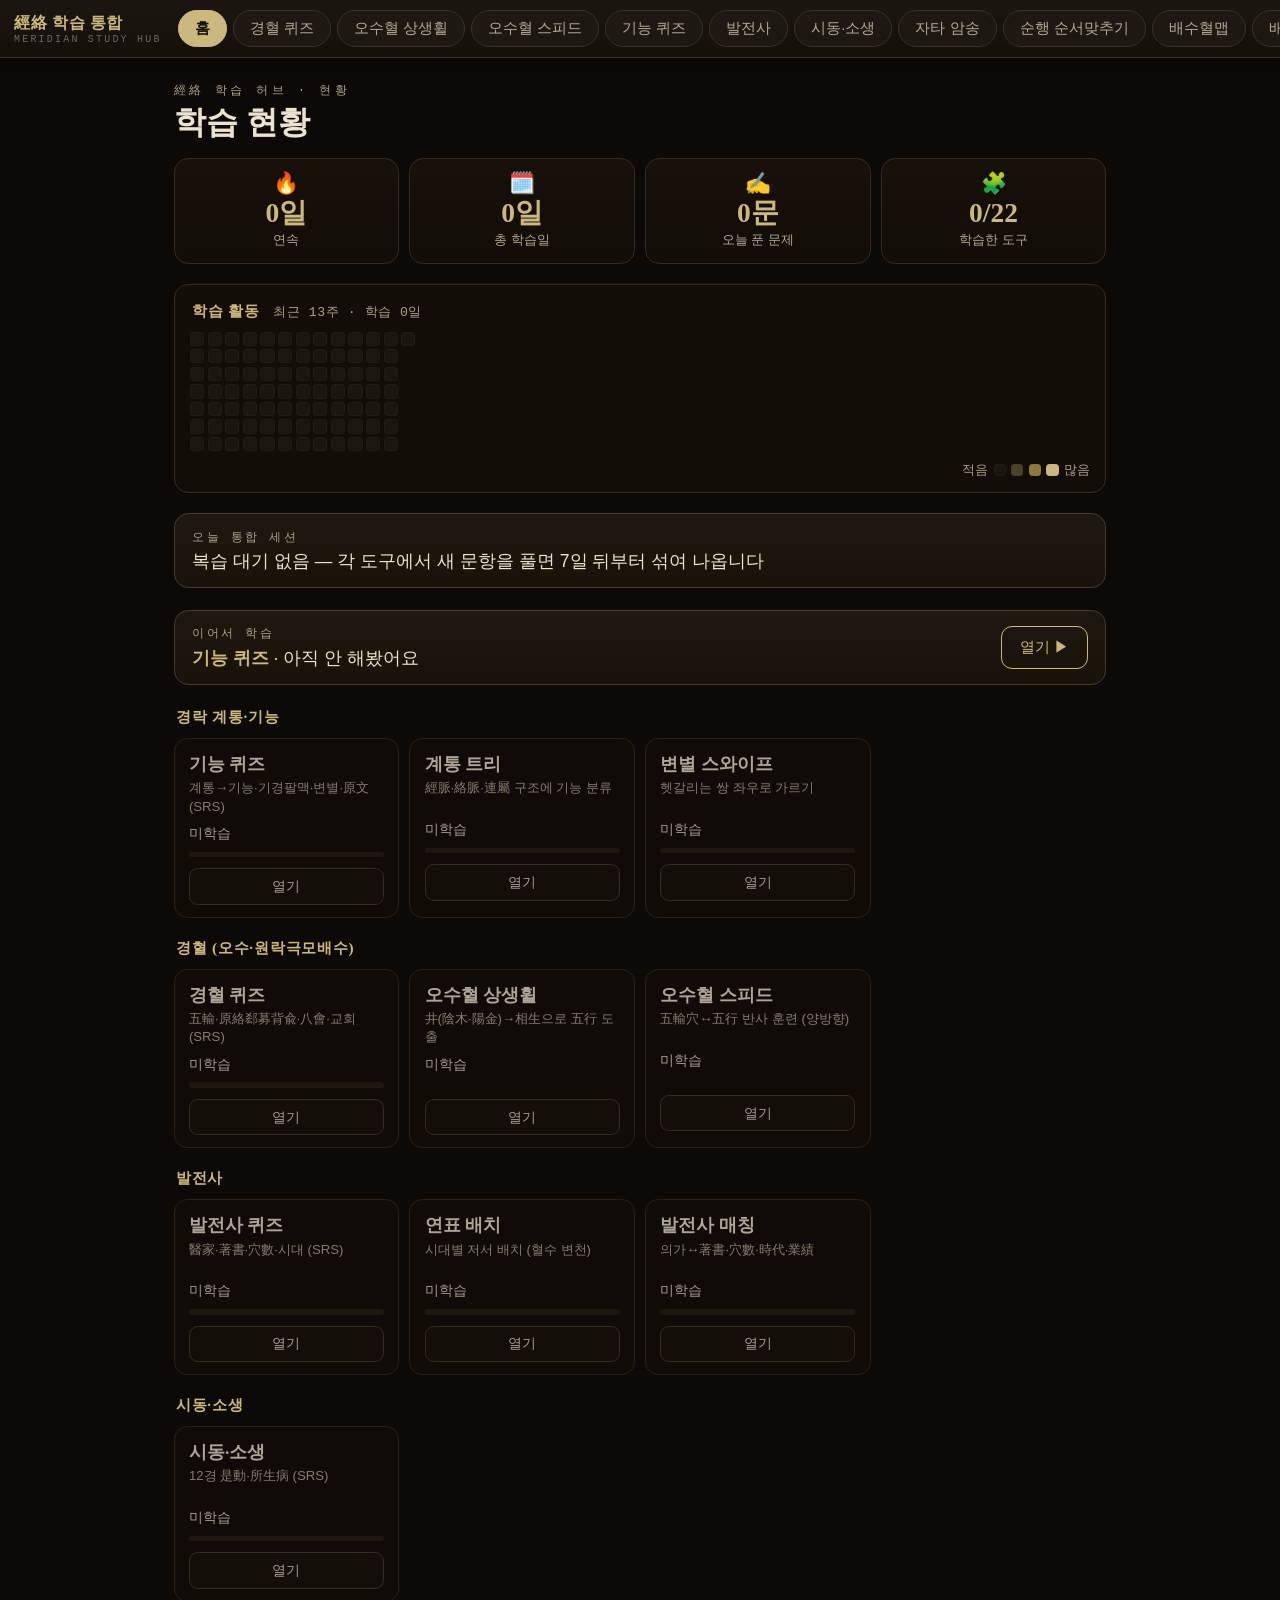
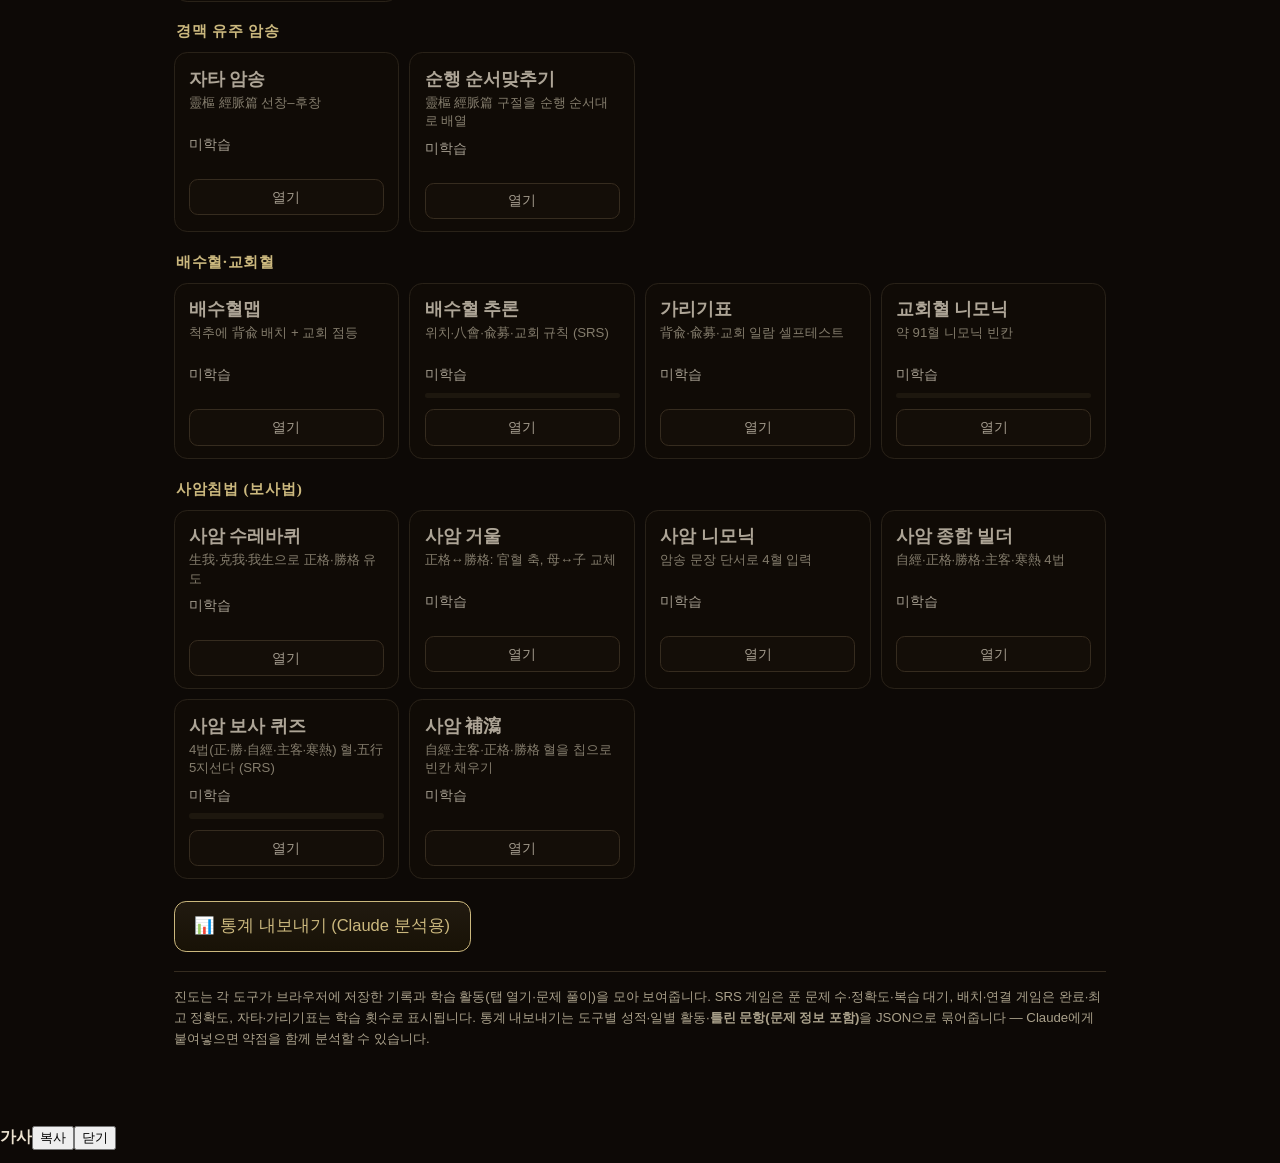
==== commit 098d01f3: "SRS 엔진 개편(첫 정답 카드화·간격 확장·졸업 폐지) + 홈 통합 세션 + 약점 최근성 가중 - 6개 SRS 도구: 3→7→14→30→60→120일 사다리, 처음 맞힌 문항도 " ====
--- a/index.html
+++ b/index.html
@@ -191,7 +191,7 @@
 </style>
 <div class="wrap">
   <div class="brand"><span class="ko">경혈 마스터</span><span class="han">五輸·特定穴·經脈순행·간격반복</span></div>
-  <div class="tag">매일 복습 · 오답은 3·7·30일 뒤 다시 출제</div>
+  <div class="tag">매일 복습 · 처음 맞히면 7일, 오답은 3일 뒤 · 맞힐수록 간격이 늘어남(졸업 없음)</div>
 
   <section id="home">
     <div class="due">
@@ -199,7 +199,7 @@
         <div class="cell"><div class="v hot" id="dueN">0</div><div class="l">오늘 복습</div></div>
         <div class="cell"><div class="v" id="streakN">0</div><div class="l">연속 학습(일)</div></div>
         <div class="cell"><div class="v" id="trackN">0</div><div class="l">추적 중 카드</div></div>
-        <div class="cell"><div class="v" id="masterN">0</div><div class="l">졸업</div></div>
+        <div class="cell"><div class="v" id="masterN">0</div><div class="l">유지(30일+)</div></div>
       </div>
       <div class="btns">
         <button class="btn btn-go" id="studyBtn">오늘 학습 시작</button>
@@ -267,9 +267,9 @@
       <div class="review hidden" id="schedWrap">
         <div class="rl">예정된 복습</div>
         <div class="sched">
-          <div class="s"><div class="v" id="sc3">0</div><div class="l">3일 뒤</div></div>
-          <div class="s"><div class="v" id="sc7">0</div><div class="l">7일 뒤</div></div>
-          <div class="s"><div class="v" id="sc30">0</div><div class="l">한달 뒤</div></div>
+          <div class="s"><div class="v" id="sc3">0</div><div class="l">3일 내</div></div>
+          <div class="s"><div class="v" id="sc7">0</div><div class="l">7일 내</div></div>
+          <div class="s"><div class="v" id="sc30">0</div><div class="l">한 달 내</div></div>
         </div>
       </div>
       <div class="review hidden" id="reviewBox">
@@ -435,7 +435,7 @@
 <div class="wrap">
   <div class="kicker">經絡系統 · 機能 · SRS QUIZ</div>
   <h1>경락계통 기능 암기<span class="ko">十二經脈 · 經別 · 絡脈 · 奇經八脈 · 經筋 · 皮部</span></h1>
-  <p class="lede">계통별 기능 · 기경팔맥 별칭 · 헷갈리는 변별 · 구성/소속 · 原文을 5지선다로 익힙니다. 틀린 문제는 <b>3일→7일→30일</b> 간격으로 다시 출제됩니다.</p>
+  <p class="lede">계통별 기능 · 기경팔맥 별칭 · 헷갈리는 변별 · 구성/소속 · 原文을 5지선다로 익힙니다. 처음 맞힌 문제는 7일 뒤, 틀린 문제는 3일 뒤 다시 나오고, 맞힐수록 <b>7→14→30→60→120일</b>로 간격이 늘어납니다(졸업 없음).</p>
 
   <div class="cats" id="cats"></div>
 
@@ -582,7 +582,7 @@
 <div class="wrap">
   <div class="kicker">經絡 發展史 · 醫家·著書 · SRS QUIZ</div>
   <h1>경락 학설 발전사<span class="ko">人物 · 著書 · 穴數 · 時代</span></h1>
-  <p class="lede">마왕퇴 帛書부터 淸代까지 醫家·著書·穴數·핵심 業績을 5지선다로 익힙니다. <b>人物·著書·時代 미스매칭</b>에 강해집니다. 틀린 문제는 <b>3일→7일→30일</b> 간격으로 복습됩니다.</p>
+  <p class="lede">마왕퇴 帛書부터 淸代까지 醫家·著書·穴數·핵심 業績을 5지선다로 익힙니다. <b>人物·著書·時代 미스매칭</b>에 강해집니다. 처음 맞힌 문제는 7일 뒤, 틀린 문제는 3일 뒤 다시 나오고, 맞힐수록 <b>7→14→30→60→120일</b>로 간격이 늘어납니다(졸업 없음).</p>
 
   <div class="cats" id="cats"></div>
 
@@ -729,7 +729,7 @@
 <div class="wrap">
   <div class="kicker">十二經脈 是動病·所生病 · SRS QUIZ</div>
   <h1>시동병 · 소생병<span class="ko">是動 · 所生 / 主病</span></h1>
-  <p class="lede">12경맥의 <b>是動病·所生病</b> 증상, <b>所生病 主</b>(津血液筋脈氣骨), 시동/소생 개념을 5지선다로 익힙니다. 틀린 문제는 <b>3일→7일→30일</b> 간격으로 복습됩니다.</p>
+  <p class="lede">12경맥의 <b>是動病·所生病</b> 증상, <b>所生病 主</b>(津血液筋脈氣骨), 시동/소생 개념을 5지선다로 익힙니다. 처음 맞힌 문제는 7일 뒤, 틀린 문제는 3일 뒤 다시 나오고, 맞힐수록 <b>7→14→30→60→120일</b>로 간격이 늘어납니다(졸업 없음).</p>
 
   <div class="cats" id="cats"></div>
 
@@ -1169,13 +1169,13 @@
 };
 
 /* ============ DATES & SRS ============ */
-const INT={1:3,2:7,3:30};
+const INT={1:3,2:7,3:14,4:30,5:60,6:120}; const ST_MAX=6; /* 오답→3일, 처음 맞힘→7일, 이후 성공마다 확장 · 졸업 없음 */
 function isoOf(d){return d.getFullYear()+'-'+String(d.getMonth()+1).padStart(2,'0')+'-'+String(d.getDate()).padStart(2,'0');}
 function today(){return isoOf(new Date());}
 function addDays(iso,n){const d=new Date(iso+'T00:00:00');d.setDate(d.getDate()+n);return isoOf(d);}
 let db={v:3,cards:{},stats:{lastDay:null,streak:0,days:0},log:{}};
 function schedMiss(id){let c=db.cards[id];if(!c){c={st:0,due:null,lapses:0};db.cards[id]=c;}c.st=1;c.due=addDays(today(),3);c.lapses=(c.lapses||0)+1;}
-function schedReview(id,ok){let c=db.cards[id];if(!c){if(!ok)schedMiss(id);return;}if(ok){if((c.st||1)>=3){c.st=4;c.due=null;}else{c.st=(c.st||1)+1;c.due=addDays(today(),INT[c.st]);}}else{c.st=1;c.due=addDays(today(),3);c.lapses=(c.lapses||0)+1;}}
+function schedReview(id,ok){let c=db.cards[id];const t=today();if(!c){if(ok){db.cards[id]={st:2,due:addDays(t,INT[2]),lapses:0,first:t};}else schedMiss(id);return;}if(ok){if(c.due&&c.due<=t){c.st=Math.min((c.st||1)+1,ST_MAX);c.due=addDays(t,INT[c.st]);}else if(!c.due){c.st=Math.max(c.st||1,4);c.due=addDays(t,INT[c.st]);}/* 기한 전 조기 정답은 간격 유지 */}else{c.st=1;c.due=addDays(t,3);c.lapses=(c.lapses||0)+1;}}
 function dueIds(enabled){const t=today();return Object.keys(db.cards).filter(id=>{const c=db.cards[id];return c.due&&c.due<=t&&enabled.has(id.split('|')[0]);});}
 function countMastered(){return Object.values(db.cards).filter(c=>c.st>=4).length;}
 function countTracked(){return Object.values(db.cards).filter(c=>c.due).length;}
@@ -1190,7 +1190,7 @@
   storeMode='memory';if(_mem){try{db=JSON.parse(_mem);}catch(e){}}
 }
 function saveDB(){const s=JSON.stringify(db);_mem=s;try{if(lsAvail())localStorage.setItem(KEY,s);}catch(e){}try{if(window.storage)window.storage.set(KEY,s);}catch(e){}}
-function normalizeDB(){if(!db||typeof db!=='object')db={};if(!db.cards)db.cards={};if(!db.stats)db.stats={lastDay:null,streak:0,days:0};if(!db.log)db.log={};db.v=3;
+function normalizeDB(){if(!db||typeof db!=='object')db={};if(!db.cards)db.cards={};if(!db.stats)db.stats={lastDay:null,streak:0,days:0};if(!db.log)db.log={};db.v=3;Object.keys(db.cards).forEach(k=>{const c=db.cards[k];if(c&&!c.due){let h=0;for(let i=0;i<k.length;i++)h=(h*31+k.charCodeAt(i))>>>0;c.st=Math.max(c.st||1,4);c.due=addDays(today(),7+(h%24));}});/* 구버전 졸업 카드 → 유지 단계 */
   const valid=new Set(CATS_DEF.map(c=>c.id));Object.keys(db.cards).forEach(id=>{if(!valid.has(id.split('|')[0]))delete db.cards[id];});}
 
 /* ============ QUESTION BUILDERS ============ */
@@ -1316,7 +1316,7 @@
 }
 function refreshHome(){normalizeDB();const due=dueIds(enabledCats);$('dueN').textContent=due.length;$('streakN').textContent=db.stats.streak||0;$('trackN').textContent=countTracked();$('masterN').textContent=countMastered();$('revBtn').classList.toggle('off',due.length===0);$('revBtn').textContent=due.length?`복습만 ${due.length}`:'복습 없음';renderTimeChart();}
 function refreshHomeQuiet(){try{$('dueN').textContent=dueIds(enabledCats).length;$('trackN').textContent=countTracked();$('masterN').textContent=countMastered();$('streakN').textContent=db.stats.streak||0;}catch(e){}}
-function startGame(mode){if(window.__focusDrill&&window.__focusDrill.tool==='acu'&&window.__focusDrill.ids&&window.__focusDrill.ids.length){var _fd=window.__focusDrill.ids.slice();window.__focusDrill=null;normalizeDB();touchDay();var _due=_fd.filter(function(id){try{return !!qById(id);}catch(e){return false;}});_due=shuffle(_due);if(!_due.length){toast('복습할 문항이 없어요');return;}G={score:0,lives:sel.life,total:0,correct:0,streak:0,maxStreak:0,missed:[],answered:false,reviewQ:_due,sinceMiss:0,mode:'review',sessionMissIds:new Set()};$('home').classList.add('hidden');$('result').classList.add('hidden');$('play').classList.remove('hidden');renderHud();nextQuestion();return;}
+function startGame(mode){if(window.__focusDrill&&window.__focusDrill.tool==='acu'&&window.__focusDrill.ids&&window.__focusDrill.ids.length){var _fd=window.__focusDrill.ids.slice();var _hub=!!window.__focusDrill.hub;window.__focusDrill=null;normalizeDB();touchDay();var _due=_fd.filter(function(id){try{return !!qById(id);}catch(e){return false;}});_due=shuffle(_due);if(!_due.length){toast('복습할 문항이 없어요');if(_hub){setTimeout(function(){try{window.HubSession&&HubSession.next();}catch(e){}},500);}return;}G={score:0,lives:sel.life,total:0,correct:0,streak:0,maxStreak:0,missed:[],answered:false,reviewQ:_due,sinceMiss:0,mode:'review',sessionMissIds:new Set(),hub:_hub};$('home').classList.add('hidden');$('result').classList.add('hidden');$('play').classList.remove('hidden');renderHud();nextQuestion();return;}
   normalizeDB();touchDay();
   const due=shuffle(dueIds(enabledCats));
   if(mode==='review'&&due.length===0){toast('오늘 복습할 카드가 없어요');return;}
@@ -1362,7 +1362,7 @@
   let srsMsg='';
   if(ok){
     btn.classList.add('glow');G.correct++;G.streak++;G.maxStreak=Math.max(G.maxStreak,G.streak);G.score+=10+Math.max(0,G.streak-1)*2;db.log[t].c++;
-    if(q._fromReview){schedReview(q.id,true);const c=db.cards[q.id];if(c&&c.st>=4)srsMsg='✓ 졸업! 더 이상 복습 안 함';else if(c)srsMsg=`✓ 통과 → ${c.due} 재복습`;}
+    {const _had=!!db.cards[q.id];schedReview(q.id,true);const c=db.cards[q.id];if(!_had&&c)srsMsg=`✓ 처음 맞힘 → ${INT[2]}일 뒤 확인 (${c.due})`;else if(c&&q._fromReview)srsMsg=(c.st>=4?'✓ 유지 → ':'✓ 통과 → ')+`${INT[Math.min(c.st,ST_MAX)]}일 뒤 (${c.due})`;else if(c)srsMsg=`✓ 정답 · 다음 확인 ${c.due}`;}
   } else {
     if(!actuallyCorrect){btn.classList.add('wrong');$('qcard').classList.add('shake');setTimeout(()=>{const _c=$('qcard');if(_c)_c.classList.remove('shake');},350);}G.streak=0;
     if(q._fromReview)schedReview(q.id,false);else schedMiss(q.id);
@@ -1383,11 +1383,12 @@
   $('play').classList.add('hidden');$('result').classList.remove('hidden');
   $('resTitle').textContent=sel.life>0?(G.lives>0?'결과':'게임 오버'):(G.mode==='review'?'복습 완료':'학습 종료');
   $('resScore').textContent=G.score;$('resTotal').textContent=G.total;$('resAcc').textContent=(G.total?Math.round(G.correct/G.total*100):0)+'%';$('resStreak').textContent=G.maxStreak;
-  let s3=0,s7=0,s30=0;Object.values(db.cards).forEach(c=>{if(!c.due)return;if(c.st===1)s3++;else if(c.st===2)s7++;else if(c.st===3)s30++;});
+  let s3=0,s7=0,s30=0;const _t=today(),_b3=addDays(_t,3),_b7=addDays(_t,7),_b30=addDays(_t,30);Object.values(db.cards).forEach(c=>{if(!c.due)return;if(c.due<=_b3)s3++;else if(c.due<=_b7)s7++;else if(c.due<=_b30)s30++;});
   $('sc3').textContent=s3;$('sc7').textContent=s7;$('sc30').textContent=s30;$('schedWrap').classList.toggle('hidden',(s3+s7+s30)===0);
   const seen=new Set(),rows=[];G.missed.forEach(q=>{if(seen.has(q.qtext))return;seen.add(q.qtext);rows.push(q);});
   if(rows.length){$('reviewBox').classList.remove('hidden');$('reviewList').innerHTML=rows.slice(0,16).map(q=>`<div class="rrow"><span class="q">${q.qtext}</span><span class="a">${q.answer}</span></div>`).join('');}else $('reviewBox').classList.add('hidden');
   saveDB();refreshHome();
+  if(G.hub){G.hub=false;$('resTitle').textContent+=' · 통합 세션 — 다음 도구로…';setTimeout(function(){try{window.HubSession&&HubSession.next();}catch(e){}},1400);}
 }
 
 /* ============ HOME WIRING ============ */
@@ -1519,7 +1520,7 @@
 
 /* ============== SRS engine ============== */
 const KEY='gyeongnak_func_srs_v1';
-const INT={1:3,2:7,3:30};
+const INT={1:3,2:7,3:14,4:30,5:60,6:120}; const ST_MAX=6; /* 오답→3일, 처음 맞힘→7일, 이후 성공마다 확장 · 졸업 없음 */
 const G={ db:null, queue:[], cur:null, answered:false, mode:'today',
   active:new Set(CATS.map(c=>c.key)),
   sCorrect:0, sWrong:0, sStreak:0, sBest:0, sSeen:0, sTotal:0, sinceMiss:99 };
@@ -1534,6 +1535,8 @@
   // prune cards no longer in bank
   const ids=new Set(BANK.map(b=>b.id));
   for(const k of Object.keys(db.cards)) if(!ids.has(k)) delete db.cards[k];
+  // 구버전 '졸업'(due=null) 카드 → 유지 단계로 복귀, 7~30일에 분산
+  for(const k of Object.keys(db.cards)){ const c=db.cards[k]; if(c && !c.due){ let h=0; for(let i=0;i<k.length;i++) h=(h*31+k.charCodeAt(i))>>>0; c.st=Math.max(c.st||1,4); c.due=addDays(today(), 7+(h%24)); } }
   G.db=db;
 }
 function saveDB(){ try{ localStorage.setItem(KEY, JSON.stringify(G.db)); }catch(e){} }
@@ -1556,13 +1559,21 @@
   let q;
   if(mode==='review') q=due;
   else if(mode==='practice'){ q=BANK.filter(b=>G.active.has(b.cat)).map(b=>b.id); shuffle(q); }
-  else q=[...due, ...fresh];
+  else {
+    const NEW_CAP=12; // 하루 신규 유입 상한
+    q=[...due, ...fresh.slice(0,NEW_CAP)];
+    if(!q.length){ // 전부 카드화됐고 오늘 기한도 없음 → 기한이 가장 가까운 10장 앞당겨 복습
+      const ahead=BANK.filter(b=>G.active.has(b.cat)&&G.db.cards[b.id]&&G.db.cards[b.id].due)
+        .sort((x,y)=>G.db.cards[x.id].due<G.db.cards[y.id].due?-1:1).slice(0,10).map(b=>b.id);
+      q=shuffle(ahead);
+    }
+  }
   return q;
 }
 function shuffle(a){ for(let i=a.length-1;i>0;i--){ const j=Math.floor(Math.random()*(i+1)); [a[i],a[j]]=[a[j],a[i]]; } return a; }
 
 /* ============== flow ============== */
-function start(mode){if(window.__focusDrill&&window.__focusDrill.tool==='func'&&window.__focusDrill.ids&&window.__focusDrill.ids.length){var _fd=window.__focusDrill.ids.slice();window.__focusDrill=null;var _ex=new Set(BANK.map(function(x){return x.id;}));G.mode='review';G.queue=_fd.filter(function(id){return _ex.has(id);});shuffle(G.queue);G.sCorrect=G.sWrong=G.sStreak=G.sBest=G.sSeen=0;G.sinceMiss=99;G.sTotal=G.queue.length;if($('result'))$('result').classList.remove('show');if(!G.queue.length){if($('stage'))$('stage').innerHTML='<div class="card"><div class="q" style="font-size:18px">복습할 문항이 없습니다.</div></div>';refreshStats();return;}nextQ();refreshStats();return;}
+function start(mode){if(window.__focusDrill&&window.__focusDrill.tool==='func'&&window.__focusDrill.ids&&window.__focusDrill.ids.length){var _fd=window.__focusDrill.ids.slice();var _hub=!!window.__focusDrill.hub;window.__focusDrill=null;var _ex=new Set(BANK.map(function(x){return x.id;}));G.mode='review';G.hub=_hub;G.queue=_fd.filter(function(id){return _ex.has(id);});shuffle(G.queue);G.sCorrect=G.sWrong=G.sStreak=G.sBest=G.sSeen=0;G.sinceMiss=99;G.sTotal=G.queue.length;if($('result'))$('result').classList.remove('show');if(!G.queue.length){if($('stage'))$('stage').innerHTML='<div class="card"><div class="q" style="font-size:18px">복습할 문항이 없습니다.</div></div>';refreshStats();if(_hub){G.hub=false;setTimeout(function(){try{window.HubSession&&HubSession.next();}catch(e){}},500);}return;}nextQ();refreshStats();return;}
   G.mode=mode;
   G.queue=buildQueue(mode);
   G.sCorrect=G.sWrong=G.sStreak=G.sBest=G.sSeen=0; G.sinceMiss=99;
@@ -1594,7 +1605,7 @@
   const cm=catMeta(b.cat);
   const cc=getComputedStyle(document.documentElement).getPropertyValue(cm.v).trim();
   const c=G.db.cards[b.id];
-  const stTag = c ? (c.due ? `복습 ${c.st||1}단계` : '졸업') : '신규';
+  const stTag = c ? (((c.st||1)>=4) ? `유지 ${INT[Math.min(c.st||1,ST_MAX)]}일` : `복습 ${c.st||1}단계`) : '신규';
   // build options
   const opts=shuffle([b.a, ...b.d]).slice();
   const letters=['ㄱ','ㄴ','ㄷ','ㄹ','ㅁ'];
@@ -1644,11 +1655,17 @@
   let srsMsg='';
   if(correct){
     G.sCorrect++; G.sStreak++; G.sBest=Math.max(G.sBest,G.sStreak); G.sinceMiss++;
-    if(card && card.due){ // reviewing a lapsed card
-      card.st=(card.st||1)+1;
-      if(card.st>=4){ card.due=null; srsMsg='✓ 졸업 — 이제 자동 출제되지 않습니다.'; }
-      else{ card.due=addDays(t, INT[card.st]); srsMsg=`✓ 복습 성공 → ${INT[card.st]}일 뒤 다시.`; }
-    } else { srsMsg='✓ 정답.'; }
+    if(!card){ // 처음 맞힘 → 카드 생성, 7일 뒤 확인
+      G.db.cards[b.id]={st:2,due:addDays(t,INT[2]),lapses:0,first:t};
+      srsMsg=`✓ 처음 맞힘 → ${INT[2]}일 뒤 확인.`;
+    } else if(card.due && card.due<=t){ // 예정된 복습 성공 → 간격 확장 (졸업 없음)
+      card.st=Math.min((card.st||1)+1, ST_MAX);
+      card.due=addDays(t, INT[card.st]);
+      srsMsg = card.st>=4 ? `✓ 유지 단계 → ${INT[card.st]}일 뒤 다시.` : `✓ 복습 성공 → ${INT[card.st]}일 뒤 다시.`;
+    } else { // 기한 전 조기 정답(연습 등) → 간격 유지
+      if(!card.due){ card.st=Math.max(card.st||1,4); card.due=addDays(t, INT[card.st]); }
+      srsMsg=`✓ 정답 (다음 확인 ${card.due}).`;
+    }
   } else {
     G.sWrong++; G.sStreak=0; G.sinceMiss=0;
     const cc=G.db.cards[b.id]||{lapses:0};
@@ -1685,12 +1702,13 @@
   $('r-correct').textContent=G.sCorrect; $('r-wrong').textContent=G.sWrong; $('r-streak').textContent=G.sBest;
   // due buckets after this session
   const t2=today(); const b3=addDays(t2,3),b7=addDays(t2,7),b30=addDays(t2,30);
-  let n3=0,n7=0,n30=0;
-  for(const b of BANK){ const c=G.db.cards[b.id]; if(!c||!c.due) continue; if(c.due<=b3)n3++; else if(c.due<=b7)n7++; else n30++; }
-  $('r-buckets').innerHTML = `예정 복습 — <b style="color:var(--el)">3일 내 ${n3}</b> · 7일 내 ${n7} · 한 달 내 ${n30}`;
+  let n3=0,n7=0,n30=0,nk=0;
+  for(const b of BANK){ const c=G.db.cards[b.id]; if(!c||!c.due) continue; if(c.due<=b3)n3++; else if(c.due<=b7)n7++; else if(c.due<=b30)n30++; else nk++; }
+  $('r-buckets').innerHTML = `예정 복습 — <b style="color:var(--el)">3일 내 ${n3}</b> · 7일 내 ${n7} · 한 달 내 ${n30} · 유지(30일+) ${nk}`;
   $('result').classList.add('show');
   $('prog').style.width='100%';
   refreshStats();
+  if(G.hub){ G.hub=false; const rb=$('r-buckets'); if(rb) rb.innerHTML+=' <span style="color:var(--gold)">· 통합 세션 — 다음 도구로 넘어갑니다…</span>'; setTimeout(function(){ try{ window.HubSession&&HubSession.next(); }catch(e){} },1400); }
 }
 
 /* ============== ui glue ============== */
@@ -1817,7 +1835,7 @@
 
 /* ============== SRS engine ============== */
 const KEY='gyeongnak_history_srs_v1';
-const INT={1:3,2:7,3:30};
+const INT={1:3,2:7,3:14,4:30,5:60,6:120}; const ST_MAX=6; /* 오답→3일, 처음 맞힘→7일, 이후 성공마다 확장 · 졸업 없음 */
 const G={ db:null, queue:[], cur:null, answered:false, mode:'today',
   active:new Set(CATS.map(c=>c.key)),
   sCorrect:0, sWrong:0, sStreak:0, sBest:0, sSeen:0, sTotal:0, sinceMiss:99 };
@@ -1832,6 +1850,8 @@
   // prune cards no longer in bank
   const ids=new Set(BANK.map(b=>b.id));
   for(const k of Object.keys(db.cards)) if(!ids.has(k)) delete db.cards[k];
+  // 구버전 '졸업'(due=null) 카드 → 유지 단계로 복귀, 7~30일에 분산
+  for(const k of Object.keys(db.cards)){ const c=db.cards[k]; if(c && !c.due){ let h=0; for(let i=0;i<k.length;i++) h=(h*31+k.charCodeAt(i))>>>0; c.st=Math.max(c.st||1,4); c.due=addDays(today(), 7+(h%24)); } }
   G.db=db;
 }
 function saveDB(){ try{ localStorage.setItem(KEY, JSON.stringify(G.db)); }catch(e){} }
@@ -1854,13 +1874,21 @@
   let q;
   if(mode==='review') q=due;
   else if(mode==='practice'){ q=BANK.filter(b=>G.active.has(b.cat)).map(b=>b.id); shuffle(q); }
-  else q=[...due, ...fresh];
+  else {
+    const NEW_CAP=12; // 하루 신규 유입 상한
+    q=[...due, ...fresh.slice(0,NEW_CAP)];
+    if(!q.length){ // 전부 카드화됐고 오늘 기한도 없음 → 기한이 가장 가까운 10장 앞당겨 복습
+      const ahead=BANK.filter(b=>G.active.has(b.cat)&&G.db.cards[b.id]&&G.db.cards[b.id].due)
+        .sort((x,y)=>G.db.cards[x.id].due<G.db.cards[y.id].due?-1:1).slice(0,10).map(b=>b.id);
+      q=shuffle(ahead);
+    }
+  }
   return q;
 }
 function shuffle(a){ for(let i=a.length-1;i>0;i--){ const j=Math.floor(Math.random()*(i+1)); [a[i],a[j]]=[a[j],a[i]]; } return a; }
 
 /* ============== flow ============== */
-function start(mode){if(window.__focusDrill&&window.__focusDrill.tool==='history'&&window.__focusDrill.ids&&window.__focusDrill.ids.length){var _fd=window.__focusDrill.ids.slice();window.__focusDrill=null;var _ex=new Set(BANK.map(function(x){return x.id;}));G.mode='review';G.queue=_fd.filter(function(id){return _ex.has(id);});shuffle(G.queue);G.sCorrect=G.sWrong=G.sStreak=G.sBest=G.sSeen=0;G.sinceMiss=99;G.sTotal=G.queue.length;if($('result'))$('result').classList.remove('show');if(!G.queue.length){if($('stage'))$('stage').innerHTML='<div class="card"><div class="q" style="font-size:18px">복습할 문항이 없습니다.</div></div>';refreshStats();return;}nextQ();refreshStats();return;}
+function start(mode){if(window.__focusDrill&&window.__focusDrill.tool==='history'&&window.__focusDrill.ids&&window.__focusDrill.ids.length){var _fd=window.__focusDrill.ids.slice();var _hub=!!window.__focusDrill.hub;window.__focusDrill=null;var _ex=new Set(BANK.map(function(x){return x.id;}));G.mode='review';G.hub=_hub;G.queue=_fd.filter(function(id){return _ex.has(id);});shuffle(G.queue);G.sCorrect=G.sWrong=G.sStreak=G.sBest=G.sSeen=0;G.sinceMiss=99;G.sTotal=G.queue.length;if($('result'))$('result').classList.remove('show');if(!G.queue.length){if($('stage'))$('stage').innerHTML='<div class="card"><div class="q" style="font-size:18px">복습할 문항이 없습니다.</div></div>';refreshStats();if(_hub){G.hub=false;setTimeout(function(){try{window.HubSession&&HubSession.next();}catch(e){}},500);}return;}nextQ();refreshStats();return;}
   G.mode=mode;
   G.queue=buildQueue(mode);
   G.sCorrect=G.sWrong=G.sStreak=G.sBest=G.sSeen=0; G.sinceMiss=99;
@@ -1892,7 +1920,7 @@
   const cm=catMeta(b.cat);
   const cc=getComputedStyle(document.documentElement).getPropertyValue(cm.v).trim();
   const c=G.db.cards[b.id];
-  const stTag = c ? (c.due ? `복습 ${c.st||1}단계` : '졸업') : '신규';
+  const stTag = c ? (((c.st||1)>=4) ? `유지 ${INT[Math.min(c.st||1,ST_MAX)]}일` : `복습 ${c.st||1}단계`) : '신규';
   // build options
   const opts=shuffle([b.a, ...b.d]).slice();
   const letters=['ㄱ','ㄴ','ㄷ','ㄹ','ㅁ'];
@@ -1942,11 +1970,17 @@
   let srsMsg='';
   if(correct){
     G.sCorrect++; G.sStreak++; G.sBest=Math.max(G.sBest,G.sStreak); G.sinceMiss++;
-    if(card && card.due){ // reviewing a lapsed card
-      card.st=(card.st||1)+1;
-      if(card.st>=4){ card.due=null; srsMsg='✓ 졸업 — 이제 자동 출제되지 않습니다.'; }
-      else{ card.due=addDays(t, INT[card.st]); srsMsg=`✓ 복습 성공 → ${INT[card.st]}일 뒤 다시.`; }
-    } else { srsMsg='✓ 정답.'; }
+    if(!card){ // 처음 맞힘 → 카드 생성, 7일 뒤 확인
+      G.db.cards[b.id]={st:2,due:addDays(t,INT[2]),lapses:0,first:t};
+      srsMsg=`✓ 처음 맞힘 → ${INT[2]}일 뒤 확인.`;
+    } else if(card.due && card.due<=t){ // 예정된 복습 성공 → 간격 확장 (졸업 없음)
+      card.st=Math.min((card.st||1)+1, ST_MAX);
+      card.due=addDays(t, INT[card.st]);
+      srsMsg = card.st>=4 ? `✓ 유지 단계 → ${INT[card.st]}일 뒤 다시.` : `✓ 복습 성공 → ${INT[card.st]}일 뒤 다시.`;
+    } else { // 기한 전 조기 정답(연습 등) → 간격 유지
+      if(!card.due){ card.st=Math.max(card.st||1,4); card.due=addDays(t, INT[card.st]); }
+      srsMsg=`✓ 정답 (다음 확인 ${card.due}).`;
+    }
   } else {
     G.sWrong++; G.sStreak=0; G.sinceMiss=0;
     const cc=G.db.cards[b.id]||{lapses:0};
@@ -1983,12 +2017,13 @@
   $('r-correct').textContent=G.sCorrect; $('r-wrong').textContent=G.sWrong; $('r-streak').textContent=G.sBest;
   // due buckets after this session
   const t2=today(); const b3=addDays(t2,3),b7=addDays(t2,7),b30=addDays(t2,30);
-  let n3=0,n7=0,n30=0;
-  for(const b of BANK){ const c=G.db.cards[b.id]; if(!c||!c.due) continue; if(c.due<=b3)n3++; else if(c.due<=b7)n7++; else n30++; }
-  $('r-buckets').innerHTML = `예정 복습 — <b style="color:var(--el)">3일 내 ${n3}</b> · 7일 내 ${n7} · 한 달 내 ${n30}`;
+  let n3=0,n7=0,n30=0,nk=0;
+  for(const b of BANK){ const c=G.db.cards[b.id]; if(!c||!c.due) continue; if(c.due<=b3)n3++; else if(c.due<=b7)n7++; else if(c.due<=b30)n30++; else nk++; }
+  $('r-buckets').innerHTML = `예정 복습 — <b style="color:var(--el)">3일 내 ${n3}</b> · 7일 내 ${n7} · 한 달 내 ${n30} · 유지(30일+) ${nk}`;
   $('result').classList.add('show');
   $('prog').style.width='100%';
   refreshStats();
+  if(G.hub){ G.hub=false; const rb=$('r-buckets'); if(rb) rb.innerHTML+=' <span style="color:var(--gold)">· 통합 세션 — 다음 도구로 넘어갑니다…</span>'; setTimeout(function(){ try{ window.HubSession&&HubSession.next(); }catch(e){} },1400); }
 }
 
 /* ============== ui glue ============== */
@@ -2117,7 +2152,7 @@
 
 /* ============== SRS engine ============== */
 const KEY='sidong_sosaeng_srs_v1';
-const INT={1:3,2:7,3:30};
+const INT={1:3,2:7,3:14,4:30,5:60,6:120}; const ST_MAX=6; /* 오답→3일, 처음 맞힘→7일, 이후 성공마다 확장 · 졸업 없음 */
 const G={ db:null, queue:[], cur:null, answered:false, mode:'today',
   active:new Set(CATS.map(c=>c.key)),
   sCorrect:0, sWrong:0, sStreak:0, sBest:0, sSeen:0, sTotal:0, sinceMiss:99 };
@@ -2132,6 +2167,8 @@
   // prune cards no longer in bank
   const ids=new Set(BANK.map(b=>b.id));
   for(const k of Object.keys(db.cards)) if(!ids.has(k)) delete db.cards[k];
+  // 구버전 '졸업'(due=null) 카드 → 유지 단계로 복귀, 7~30일에 분산
+  for(const k of Object.keys(db.cards)){ const c=db.cards[k]; if(c && !c.due){ let h=0; for(let i=0;i<k.length;i++) h=(h*31+k.charCodeAt(i))>>>0; c.st=Math.max(c.st||1,4); c.due=addDays(today(), 7+(h%24)); } }
   G.db=db;
 }
 function saveDB(){ try{ localStorage.setItem(KEY, JSON.stringify(G.db)); }catch(e){} }
@@ -2154,13 +2191,21 @@
   let q;
   if(mode==='review') q=due;
   else if(mode==='practice'){ q=BANK.filter(b=>G.active.has(b.cat)).map(b=>b.id); shuffle(q); }
-  else q=[...due, ...fresh];
+  else {
+    const NEW_CAP=12; // 하루 신규 유입 상한
+    q=[...due, ...fresh.slice(0,NEW_CAP)];
+    if(!q.length){ // 전부 카드화됐고 오늘 기한도 없음 → 기한이 가장 가까운 10장 앞당겨 복습
+      const ahead=BANK.filter(b=>G.active.has(b.cat)&&G.db.cards[b.id]&&G.db.cards[b.id].due)
+        .sort((x,y)=>G.db.cards[x.id].due<G.db.cards[y.id].due?-1:1).slice(0,10).map(b=>b.id);
+      q=shuffle(ahead);
+    }
+  }
   return q;
 }
 function shuffle(a){ for(let i=a.length-1;i>0;i--){ const j=Math.floor(Math.random()*(i+1)); [a[i],a[j]]=[a[j],a[i]]; } return a; }
 
 /* ============== flow ============== */
-function start(mode){if(window.__focusDrill&&window.__focusDrill.tool==='sidong'&&window.__focusDrill.ids&&window.__focusDrill.ids.length){var _fd=window.__focusDrill.ids.slice();window.__focusDrill=null;var _ex=new Set(BANK.map(function(x){return x.id;}));G.mode='review';G.queue=_fd.filter(function(id){return _ex.has(id);});shuffle(G.queue);G.sCorrect=G.sWrong=G.sStreak=G.sBest=G.sSeen=0;G.sinceMiss=99;G.sTotal=G.queue.length;if($('result'))$('result').classList.remove('show');if(!G.queue.length){if($('stage'))$('stage').innerHTML='<div class="card"><div class="q" style="font-size:18px">복습할 문항이 없습니다.</div></div>';refreshStats();return;}nextQ();refreshStats();return;}
+function start(mode){if(window.__focusDrill&&window.__focusDrill.tool==='sidong'&&window.__focusDrill.ids&&window.__focusDrill.ids.length){var _fd=window.__focusDrill.ids.slice();var _hub=!!window.__focusDrill.hub;window.__focusDrill=null;var _ex=new Set(BANK.map(function(x){return x.id;}));G.mode='review';G.hub=_hub;G.queue=_fd.filter(function(id){return _ex.has(id);});shuffle(G.queue);G.sCorrect=G.sWrong=G.sStreak=G.sBest=G.sSeen=0;G.sinceMiss=99;G.sTotal=G.queue.length;if($('result'))$('result').classList.remove('show');if(!G.queue.length){if($('stage'))$('stage').innerHTML='<div class="card"><div class="q" style="font-size:18px">복습할 문항이 없습니다.</div></div>';refreshStats();if(_hub){G.hub=false;setTimeout(function(){try{window.HubSession&&HubSession.next();}catch(e){}},500);}return;}nextQ();refreshStats();return;}
   G.mode=mode;
   G.queue=buildQueue(mode);
   G.sCorrect=G.sWrong=G.sStreak=G.sBest=G.sSeen=0; G.sinceMiss=99;
@@ -2192,7 +2237,7 @@
   const cm=catMeta(b.cat);
   const cc=getComputedStyle(document.documentElement).getPropertyValue(cm.v).trim();
   const c=G.db.cards[b.id];
-  const stTag = c ? (c.due ? `복습 ${c.st||1}단계` : '졸업') : '신규';
+  const stTag = c ? (((c.st||1)>=4) ? `유지 ${INT[Math.min(c.st||1,ST_MAX)]}일` : `복습 ${c.st||1}단계`) : '신규';
   // build options
   const opts=shuffle([b.a, ...b.d]).slice();
   const letters=['ㄱ','ㄴ','ㄷ','ㄹ','ㅁ'];
@@ -2242,11 +2287,17 @@
   let srsMsg='';
   if(correct){
     G.sCorrect++; G.sStreak++; G.sBest=Math.max(G.sBest,G.sStreak); G.sinceMiss++;
-    if(card && card.due){ // reviewing a lapsed card
-      card.st=(card.st||1)+1;
-      if(card.st>=4){ card.due=null; srsMsg='✓ 졸업 — 이제 자동 출제되지 않습니다.'; }
-      else{ card.due=addDays(t, INT[card.st]); srsMsg=`✓ 복습 성공 → ${INT[card.st]}일 뒤 다시.`; }
-    } else { srsMsg='✓ 정답.'; }
+    if(!card){ // 처음 맞힘 → 카드 생성, 7일 뒤 확인
+      G.db.cards[b.id]={st:2,due:addDays(t,INT[2]),lapses:0,first:t};
+      srsMsg=`✓ 처음 맞힘 → ${INT[2]}일 뒤 확인.`;
+    } else if(card.due && card.due<=t){ // 예정된 복습 성공 → 간격 확장 (졸업 없음)
+      card.st=Math.min((card.st||1)+1, ST_MAX);
+      card.due=addDays(t, INT[card.st]);
+      srsMsg = card.st>=4 ? `✓ 유지 단계 → ${INT[card.st]}일 뒤 다시.` : `✓ 복습 성공 → ${INT[card.st]}일 뒤 다시.`;
+    } else { // 기한 전 조기 정답(연습 등) → 간격 유지
+      if(!card.due){ card.st=Math.max(card.st||1,4); card.due=addDays(t, INT[card.st]); }
+      srsMsg=`✓ 정답 (다음 확인 ${card.due}).`;
+    }
   } else {
     G.sWrong++; G.sStreak=0; G.sinceMiss=0;
     const cc=G.db.cards[b.id]||{lapses:0};
@@ -2283,12 +2334,13 @@
   $('r-correct').textContent=G.sCorrect; $('r-wrong').textContent=G.sWrong; $('r-streak').textContent=G.sBest;
   // due buckets after this session
   const t2=today(); const b3=addDays(t2,3),b7=addDays(t2,7),b30=addDays(t2,30);
-  let n3=0,n7=0,n30=0;
-  for(const b of BANK){ const c=G.db.cards[b.id]; if(!c||!c.due) continue; if(c.due<=b3)n3++; else if(c.due<=b7)n7++; else n30++; }
-  $('r-buckets').innerHTML = `예정 복습 — <b style="color:var(--el)">3일 내 ${n3}</b> · 7일 내 ${n7} · 한 달 내 ${n30}`;
+  let n3=0,n7=0,n30=0,nk=0;
+  for(const b of BANK){ const c=G.db.cards[b.id]; if(!c||!c.due) continue; if(c.due<=b3)n3++; else if(c.due<=b7)n7++; else if(c.due<=b30)n30++; else nk++; }
+  $('r-buckets').innerHTML = `예정 복습 — <b style="color:var(--el)">3일 내 ${n3}</b> · 7일 내 ${n7} · 한 달 내 ${n30} · 유지(30일+) ${nk}`;
   $('result').classList.add('show');
   $('prog').style.width='100%';
   refreshStats();
+  if(G.hub){ G.hub=false; const rb=$('r-buckets'); if(rb) rb.innerHTML+=' <span style="color:var(--gold)">· 통합 세션 — 다음 도구로 넘어갑니다…</span>'; setTimeout(function(){ try{ window.HubSession&&HubSession.next(); }catch(e){} },1400); }
 }
 
 /* ============== ui glue ============== */
@@ -3144,7 +3196,7 @@
   const SKEY='hub_stats_v1';
   function _sk(){ try{const o=JSON.parse(localStorage.getItem(SKEY))||{};o.q=o.q||{};return o;}catch(e){return {q:{}};} }
   function _skSave(o){ try{localStorage.setItem(SKEY,JSON.stringify(o));}catch(e){} }
-  window.HubStats={ record:function(tool,card,correct){ try{ if(!tool||!card||card.id==null)return; const o=_sk(); const k=tool+'::'+card.id; const e=o.q[k]||{tool:tool,id:card.id,seen:0,wrong:0}; e.seen++; if(!correct)e.wrong++; if(card.q!=null)e.q=String(card.q).slice(0,240); if(card.cat!=null)e.cat=String(card.cat).slice(0,80); if(card.kind!=null)e.kind=String(card.kind).slice(0,48); if(card.a!=null)e.a=String(card.a).slice(0,160); e.last=_tkToday(); if(!correct)e.lastWrong=_tkToday(); o.q[k]=e; _skSave(o); }catch(err){} }, get:function(){ return _sk(); } };
+  window.HubStats={ record:function(tool,card,correct){ try{ if(!tool||!card||card.id==null)return; const o=_sk(); const k=tool+'::'+card.id; const e=o.q[k]||{tool:tool,id:card.id,seen:0,wrong:0}; e.seen++; if(!correct)e.wrong++; if(card.q!=null)e.q=String(card.q).slice(0,240); if(card.cat!=null)e.cat=String(card.cat).slice(0,80); if(card.kind!=null)e.kind=String(card.kind).slice(0,48); if(card.a!=null)e.a=String(card.a).slice(0,160); e.last=_tkToday(); if(!correct)e.lastWrong=_tkToday(); e.h=(e.h||[]).concat([[_tkToday(),correct?1:0]]).slice(-10); o.q[k]=e; _skSave(o); }catch(err){} }, get:function(){ return _sk(); } };
   function inject(text, where){ const s=document.createElement('script'); s.textContent=text; (where||mount).appendChild(s); }
   function captureOn(){
     recs=[]; const oD=document.addEventListener, oW=window.addEventListener;
@@ -3197,7 +3249,27 @@
     loader.classList.add('hidden');
     window.scrollTo(0,0);
   }
-  document.querySelectorAll('.tab').forEach(t=>t.onclick=()=>activate(t.dataset.id));
+
+  /* ===== ② 통합 오늘 세션: 전 도구의 복습 대기 문항을 라운드로빈 청크로 섞어 순서대로 진행 ===== */
+  window.HubSession={
+    st:null,
+    start:function(plan){ this.st={plan:plan||[],i:0,items:(plan||[]).reduce(function(n,c){return n+c.ids.length;},0),t0:Date.now()}; this.next(); },
+    active:function(){ return !!(this.st&&this.st.i<this.st.plan.length); },
+    cancel:function(){ this.st=null; window.__focusDrill=null; if(hint) hint.textContent=HINTS[ACTIVE]||''; },
+    next:function(){
+      var S=this.st; if(!S) return;
+      if(S.i>=S.plan.length){ this.st=null; var mins=Math.max(1,Math.round((Date.now()-S.t0)/60000)); try{ localStorage.setItem('hub_session_last', JSON.stringify({day:_tkToday(),items:S.items,chunks:S.plan.length,mins:mins})); }catch(e){} activate('home'); return; }
+      var c=S.plan[S.i]; S.i++;
+      window.__focusDrill={tool:c.tool,ids:c.ids.slice(),hub:true};
+      var label=(TOOL_LABEL[c.tool]||c.tool);
+      var self=this;
+      var go=function(){ if(hint) hint.textContent='통합 세션 '+S.i+'/'+S.plan.length+' · '+label+' '+c.ids.length+'문항'; };
+      if(ACTIVE===c.tool){ ACTIVE=null; } /* 같은 도구가 연속되면 재마운트해 focusDrill을 소비시킴 */
+      Promise.resolve(activate(c.tool)).then(go,go);
+    }
+  };
+  var TOOL_LABEL={acu:'경혈 퀴즈',func:'기능 퀴즈',history:'발전사',sidong:'시동·소생',baesurule:'배수혈 추론',saamquiz:'사암 보사'};
+  document.querySelectorAll('.tab').forEach(t=>t.onclick=()=>{ try{ if(window.HubSession&&HubSession.active()) HubSession.cancel(); }catch(e){} activate(t.dataset.id); });
   window.__activate=activate;
   /* ===== 전역 스페이스→다음 (플래시카드/문제 게임 통일) ===== */
   (function(){
@@ -3538,7 +3610,7 @@
 <div class="wrap">
   <div class="kicker">背兪穴·交會穴 · 規則 推論 · SRS QUIZ</div>
   <h1>배수혈 규칙 추론<span class="ko">骨度 랜드마크 · 마디 · 八會 · 兪募 · 交會</span></h1>
-  <p class="lede">배수혈을 통째 외우지 않고 <b>랜드마크·규칙</b>으로 추론합니다. 견갑골 하각=T7, 야코비선=L4, 膈兪=血會, 前募後兪, 大椎=諸陽之會처럼 <b>다른 특정혈과 엮어</b> 5지선다로 익힙니다. 틀린 문제는 <b>3일→7일→30일</b> 간격으로 복습됩니다.</p>
+  <p class="lede">배수혈을 통째 외우지 않고 <b>랜드마크·규칙</b>으로 추론합니다. 견갑골 하각=T7, 야코비선=L4, 膈兪=血會, 前募後兪, 大椎=諸陽之會처럼 <b>다른 특정혈과 엮어</b> 5지선다로 익힙니다. 처음 맞힌 문제는 7일 뒤, 틀린 문제는 3일 뒤 다시 나오고, 맞힐수록 <b>7→14→30→60→120일</b>로 간격이 늘어납니다(졸업 없음).</p>
 
   <div class="cats" id="cats"></div>
 
@@ -3995,7 +4067,7 @@
 
 /* ============== SRS engine ============== */
 const KEY='baesu_rule_srs_v1';
-const INT={1:3,2:7,3:30};
+const INT={1:3,2:7,3:14,4:30,5:60,6:120}; const ST_MAX=6; /* 오답→3일, 처음 맞힘→7일, 이후 성공마다 확장 · 졸업 없음 */
 const G={ db:null, queue:[], cur:null, answered:false, mode:'today',
   active:new Set(CATS.map(c=>c.key)),
   sCorrect:0, sWrong:0, sStreak:0, sBest:0, sSeen:0, sTotal:0, sinceMiss:99 };
@@ -4010,6 +4082,8 @@
   // prune cards no longer in bank
   const ids=new Set(BANK.map(b=>b.id));
   for(const k of Object.keys(db.cards)) if(!ids.has(k)) delete db.cards[k];
+  // 구버전 '졸업'(due=null) 카드 → 유지 단계로 복귀, 7~30일에 분산
+  for(const k of Object.keys(db.cards)){ const c=db.cards[k]; if(c && !c.due){ let h=0; for(let i=0;i<k.length;i++) h=(h*31+k.charCodeAt(i))>>>0; c.st=Math.max(c.st||1,4); c.due=addDays(today(), 7+(h%24)); } }
   G.db=db;
 }
 function saveDB(){ try{ localStorage.setItem(KEY, JSON.stringify(G.db)); }catch(e){} }
@@ -4032,13 +4106,21 @@
   let q;
   if(mode==='review') q=due;
   else if(mode==='practice'){ q=BANK.filter(b=>G.active.has(b.cat)).map(b=>b.id); shuffle(q); }
-  else q=[...due, ...fresh];
+  else {
+    const NEW_CAP=12; // 하루 신규 유입 상한
+    q=[...due, ...fresh.slice(0,NEW_CAP)];
+    if(!q.length){ // 전부 카드화됐고 오늘 기한도 없음 → 기한이 가장 가까운 10장 앞당겨 복습
+      const ahead=BANK.filter(b=>G.active.has(b.cat)&&G.db.cards[b.id]&&G.db.cards[b.id].due)
+        .sort((x,y)=>G.db.cards[x.id].due<G.db.cards[y.id].due?-1:1).slice(0,10).map(b=>b.id);
+      q=shuffle(ahead);
+    }
+  }
   return q;
 }
 function shuffle(a){ for(let i=a.length-1;i>0;i--){ const j=Math.floor(Math.random()*(i+1)); [a[i],a[j]]=[a[j],a[i]]; } return a; }
 
 /* ============== flow ============== */
-function start(mode){if(window.__focusDrill&&window.__focusDrill.tool==='baesurule'&&window.__focusDrill.ids&&window.__focusDrill.ids.length){var _fd=window.__focusDrill.ids.slice();window.__focusDrill=null;var _ex=new Set(BANK.map(function(x){return x.id;}));G.mode='review';G.queue=_fd.filter(function(id){return _ex.has(id);});shuffle(G.queue);G.sCorrect=G.sWrong=G.sStreak=G.sBest=G.sSeen=0;G.sinceMiss=99;G.sTotal=G.queue.length;if($('result'))$('result').classList.remove('show');if(!G.queue.length){if($('stage'))$('stage').innerHTML='<div class="card"><div class="q" style="font-size:18px">복습할 문항이 없습니다.</div></div>';refreshStats();return;}nextQ();refreshStats();return;}
+function start(mode){if(window.__focusDrill&&window.__focusDrill.tool==='baesurule'&&window.__focusDrill.ids&&window.__focusDrill.ids.length){var _fd=window.__focusDrill.ids.slice();var _hub=!!window.__focusDrill.hub;window.__focusDrill=null;var _ex=new Set(BANK.map(function(x){return x.id;}));G.mode='review';G.hub=_hub;G.queue=_fd.filter(function(id){return _ex.has(id);});shuffle(G.queue);G.sCorrect=G.sWrong=G.sStreak=G.sBest=G.sSeen=0;G.sinceMiss=99;G.sTotal=G.queue.length;if($('result'))$('result').classList.remove('show');if(!G.queue.length){if($('stage'))$('stage').innerHTML='<div class="card"><div class="q" style="font-size:18px">복습할 문항이 없습니다.</div></div>';refreshStats();if(_hub){G.hub=false;setTimeout(function(){try{window.HubSession&&HubSession.next();}catch(e){}},500);}return;}nextQ();refreshStats();return;}
   G.mode=mode;
   G.queue=buildQueue(mode);
   G.sCorrect=G.sWrong=G.sStreak=G.sBest=G.sSeen=0; G.sinceMiss=99;
@@ -4070,7 +4152,7 @@
   const cm=catMeta(b.cat);
   const cc=getComputedStyle(document.documentElement).getPropertyValue(cm.v).trim();
   const c=G.db.cards[b.id];
-  const stTag = c ? (c.due ? `복습 ${c.st||1}단계` : '졸업') : '신규';
+  const stTag = c ? (((c.st||1)>=4) ? `유지 ${INT[Math.min(c.st||1,ST_MAX)]}일` : `복습 ${c.st||1}단계`) : '신규';
   // build options
   const opts=shuffle([b.a, ...b.d]).slice();
   const letters=['ㄱ','ㄴ','ㄷ','ㄹ','ㅁ'];
@@ -4120,11 +4202,17 @@
   let srsMsg='';
   if(correct){
     G.sCorrect++; G.sStreak++; G.sBest=Math.max(G.sBest,G.sStreak); G.sinceMiss++;
-    if(card && card.due){ // reviewing a lapsed card
-      card.st=(card.st||1)+1;
-      if(card.st>=4){ card.due=null; srsMsg='✓ 졸업 — 이제 자동 출제되지 않습니다.'; }
-      else{ card.due=addDays(t, INT[card.st]); srsMsg=`✓ 복습 성공 → ${INT[card.st]}일 뒤 다시.`; }
-    } else { srsMsg='✓ 정답.'; }
+    if(!card){ // 처음 맞힘 → 카드 생성, 7일 뒤 확인
+      G.db.cards[b.id]={st:2,due:addDays(t,INT[2]),lapses:0,first:t};
+      srsMsg=`✓ 처음 맞힘 → ${INT[2]}일 뒤 확인.`;
+    } else if(card.due && card.due<=t){ // 예정된 복습 성공 → 간격 확장 (졸업 없음)
+      card.st=Math.min((card.st||1)+1, ST_MAX);
+      card.due=addDays(t, INT[card.st]);
+      srsMsg = card.st>=4 ? `✓ 유지 단계 → ${INT[card.st]}일 뒤 다시.` : `✓ 복습 성공 → ${INT[card.st]}일 뒤 다시.`;
+    } else { // 기한 전 조기 정답(연습 등) → 간격 유지
+      if(!card.due){ card.st=Math.max(card.st||1,4); card.due=addDays(t, INT[card.st]); }
+      srsMsg=`✓ 정답 (다음 확인 ${card.due}).`;
+    }
   } else {
     G.sWrong++; G.sStreak=0; G.sinceMiss=0;
     const cc=G.db.cards[b.id]||{lapses:0};
@@ -4161,12 +4249,13 @@
   $('r-correct').textContent=G.sCorrect; $('r-wrong').textContent=G.sWrong; $('r-streak').textContent=G.sBest;
   // due buckets after this session
   const t2=today(); const b3=addDays(t2,3),b7=addDays(t2,7),b30=addDays(t2,30);
-  let n3=0,n7=0,n30=0;
-  for(const b of BANK){ const c=G.db.cards[b.id]; if(!c||!c.due) continue; if(c.due<=b3)n3++; else if(c.due<=b7)n7++; else n30++; }
-  $('r-buckets').innerHTML = `예정 복습 — <b style="color:var(--el)">3일 내 ${n3}</b> · 7일 내 ${n7} · 한 달 내 ${n30}`;
+  let n3=0,n7=0,n30=0,nk=0;
+  for(const b of BANK){ const c=G.db.cards[b.id]; if(!c||!c.due) continue; if(c.due<=b3)n3++; else if(c.due<=b7)n7++; else if(c.due<=b30)n30++; else nk++; }
+  $('r-buckets').innerHTML = `예정 복습 — <b style="color:var(--el)">3일 내 ${n3}</b> · 7일 내 ${n7} · 한 달 내 ${n30} · 유지(30일+) ${nk}`;
   $('result').classList.add('show');
   $('prog').style.width='100%';
   refreshStats();
+  if(G.hub){ G.hub=false; const rb=$('r-buckets'); if(rb) rb.innerHTML+=' <span style="color:var(--gold)">· 통합 세션 — 다음 도구로 넘어갑니다…</span>'; setTimeout(function(){ try{ window.HubSession&&HubSession.next(); }catch(e){} },1400); }
 }
 
 /* ============== ui glue ============== */
@@ -6320,7 +6409,7 @@
 <div class="wrap">
   <div class="kicker">舍岩鍼法 補瀉法 4법 · SRS QUIZ</div>
   <h1>사암 보사 퀴즈<span class="ko">舍岩 補瀉法 · 正/勝/自經/主客/寒熱</span></h1>
-  <p class="lede">舍岩鍼法 <b>4법</b>(自經·正格·勝格·主客·寒熱)의 혈 구성과 五行 원리를 5지선다로 익힙니다. 틀린 문제는 <b>3일→7일→30일</b> 간격으로 복습됩니다.</p>
+  <p class="lede">舍岩鍼法 <b>4법</b>(自經·正格·勝格·主客·寒熱)의 혈 구성과 五行 원리를 5지선다로 익힙니다. 처음 맞힌 문제는 7일 뒤, 틀린 문제는 3일 뒤 다시 나오고, 맞힐수록 <b>7→14→30→60→120일</b>로 간격이 늘어납니다(졸업 없음).</p>
 
   <div class="cats" id="cats"></div>
 
@@ -6446,7 +6535,7 @@
 
 /* ============== SRS engine ============== */
 const KEY='saam_bosa_srs_v1';
-const INT={1:3,2:7,3:30};
+const INT={1:3,2:7,3:14,4:30,5:60,6:120}; const ST_MAX=6; /* 오답→3일, 처음 맞힘→7일, 이후 성공마다 확장 · 졸업 없음 */
 const G={ db:null, queue:[], cur:null, answered:false, mode:'today',
   active:new Set(CATS.map(c=>c.key)),
   sCorrect:0, sWrong:0, sStreak:0, sBest:0, sSeen:0, sTotal:0, sinceMiss:99 };
@@ -6461,6 +6550,8 @@
   // prune cards no longer in bank
   const ids=new Set(BANK.map(b=>b.id));
   for(const k of Object.keys(db.cards)) if(!ids.has(k)) delete db.cards[k];
+  // 구버전 '졸업'(due=null) 카드 → 유지 단계로 복귀, 7~30일에 분산
+  for(const k of Object.keys(db.cards)){ const c=db.cards[k]; if(c && !c.due){ let h=0; for(let i=0;i<k.length;i++) h=(h*31+k.charCodeAt(i))>>>0; c.st=Math.max(c.st||1,4); c.due=addDays(today(), 7+(h%24)); } }
   G.db=db;
 }
 function saveDB(){ try{ localStorage.setItem(KEY, JSON.stringify(G.db)); }catch(e){} }
@@ -6483,13 +6574,21 @@
   let q;
   if(mode==='review') q=due;
   else if(mode==='practice'){ q=BANK.filter(b=>G.active.has(b.cat)).map(b=>b.id); shuffle(q); }
-  else q=[...due, ...fresh];
+  else {
+    const NEW_CAP=12; // 하루 신규 유입 상한
+    q=[...due, ...fresh.slice(0,NEW_CAP)];
+    if(!q.length){ // 전부 카드화됐고 오늘 기한도 없음 → 기한이 가장 가까운 10장 앞당겨 복습
+      const ahead=BANK.filter(b=>G.active.has(b.cat)&&G.db.cards[b.id]&&G.db.cards[b.id].due)
+        .sort((x,y)=>G.db.cards[x.id].due<G.db.cards[y.id].due?-1:1).slice(0,10).map(b=>b.id);
+      q=shuffle(ahead);
+    }
+  }
   return q;
 }
 function shuffle(a){ for(let i=a.length-1;i>0;i--){ const j=Math.floor(Math.random()*(i+1)); [a[i],a[j]]=[a[j],a[i]]; } return a; }
 
 /* ============== flow ============== */
-function start(mode){
+function start(mode){if(window.__focusDrill&&window.__focusDrill.tool==='saamquiz'&&window.__focusDrill.ids&&window.__focusDrill.ids.length){var _fd=window.__focusDrill.ids.slice();var _hub=!!window.__focusDrill.hub;window.__focusDrill=null;var _ex=new Set(BANK.map(function(x){return x.id;}));G.mode='review';G.hub=_hub;G.queue=_fd.filter(function(id){return _ex.has(id);});shuffle(G.queue);G.sCorrect=G.sWrong=G.sStreak=G.sBest=G.sSeen=0;G.sinceMiss=99;G.sTotal=G.queue.length;if($('result'))$('result').classList.remove('show');if(!G.queue.length){if($('stage'))$('stage').innerHTML='<div class="card"><div class="q" style="font-size:18px">복습할 문항이 없습니다.</div></div>';refreshStats();if(_hub){G.hub=false;setTimeout(function(){try{window.HubSession&&HubSession.next();}catch(e){}},500);}return;}nextQ();refreshStats();return;}
   G.mode=mode;
   G.queue=buildQueue(mode);
   G.sCorrect=G.sWrong=G.sStreak=G.sBest=G.sSeen=0; G.sinceMiss=99;
@@ -6521,7 +6620,7 @@
   const cm=catMeta(b.cat);
   const cc=getComputedStyle(document.documentElement).getPropertyValue(cm.v).trim();
   const c=G.db.cards[b.id];
-  const stTag = c ? (c.due ? `복습 ${c.st||1}단계` : '졸업') : '신규';
+  const stTag = c ? (((c.st||1)>=4) ? `유지 ${INT[Math.min(c.st||1,ST_MAX)]}일` : `복습 ${c.st||1}단계`) : '신규';
   // build options
   const opts=shuffle([b.a, ...b.d]).slice();
   const letters=['ㄱ','ㄴ','ㄷ','ㄹ','ㅁ'];
@@ -6571,11 +6670,17 @@
   let srsMsg='';
   if(correct){
     G.sCorrect++; G.sStreak++; G.sBest=Math.max(G.sBest,G.sStreak); G.sinceMiss++;
-    if(card && card.due){ // reviewing a lapsed card
-      card.st=(card.st||1)+1;
-      if(card.st>=4){ card.due=null; srsMsg='✓ 졸업 — 이제 자동 출제되지 않습니다.'; }
-      else{ card.due=addDays(t, INT[card.st]); srsMsg=`✓ 복습 성공 → ${INT[card.st]}일 뒤 다시.`; }
-    } else { srsMsg='✓ 정답.'; }
+    if(!card){ // 처음 맞힘 → 카드 생성, 7일 뒤 확인
+      G.db.cards[b.id]={st:2,due:addDays(t,INT[2]),lapses:0,first:t};
+      srsMsg=`✓ 처음 맞힘 → ${INT[2]}일 뒤 확인.`;
+    } else if(card.due && card.due<=t){ // 예정된 복습 성공 → 간격 확장 (졸업 없음)
+      card.st=Math.min((card.st||1)+1, ST_MAX);
+      card.due=addDays(t, INT[card.st]);
+      srsMsg = card.st>=4 ? `✓ 유지 단계 → ${INT[card.st]}일 뒤 다시.` : `✓ 복습 성공 → ${INT[card.st]}일 뒤 다시.`;
+    } else { // 기한 전 조기 정답(연습 등) → 간격 유지
+      if(!card.due){ card.st=Math.max(card.st||1,4); card.due=addDays(t, INT[card.st]); }
+      srsMsg=`✓ 정답 (다음 확인 ${card.due}).`;
+    }
   } else {
     G.sWrong++; G.sStreak=0; G.sinceMiss=0;
     const cc=G.db.cards[b.id]||{lapses:0};
@@ -6612,12 +6717,13 @@
   $('r-correct').textContent=G.sCorrect; $('r-wrong').textContent=G.sWrong; $('r-streak').textContent=G.sBest;
   // due buckets after this session
   const t2=today(); const b3=addDays(t2,3),b7=addDays(t2,7),b30=addDays(t2,30);
-  let n3=0,n7=0,n30=0;
-  for(const b of BANK){ const c=G.db.cards[b.id]; if(!c||!c.due) continue; if(c.due<=b3)n3++; else if(c.due<=b7)n7++; else n30++; }
-  $('r-buckets').innerHTML = `예정 복습 — <b style="color:var(--el)">3일 내 ${n3}</b> · 7일 내 ${n7} · 한 달 내 ${n30}`;
+  let n3=0,n7=0,n30=0,nk=0;
+  for(const b of BANK){ const c=G.db.cards[b.id]; if(!c||!c.due) continue; if(c.due<=b3)n3++; else if(c.due<=b7)n7++; else if(c.due<=b30)n30++; else nk++; }
+  $('r-buckets').innerHTML = `예정 복습 — <b style="color:var(--el)">3일 내 ${n3}</b> · 7일 내 ${n7} · 한 달 내 ${n30} · 유지(30일+) ${nk}`;
   $('result').classList.add('show');
   $('prog').style.width='100%';
   refreshStats();
+  if(G.hub){ G.hub=false; const rb=$('r-buckets'); if(rb) rb.innerHTML+=' <span style="color:var(--gold)">· 통합 세션 — 다음 도구로 넘어갑니다…</span>'; setTimeout(function(){ try{ window.HubSession&&HubSession.next(); }catch(e){} },1400); }
 }
 
 /* ============== ui glue ============== */
@@ -6675,6 +6781,7 @@
 }
 init();
 
+try{if(window.__focusDrill&&window.__focusDrill.tool==='saamquiz'){start('review');}}catch(e){}
 })();</script>
 
 
@@ -7309,6 +7416,7 @@
     <div class="hm-heat-legend">적음 <span class="hm-cell lv0"></span><span class="hm-cell lv1"></span><span class="hm-cell lv2"></span><span class="hm-cell lv3"></span> 많음</div>
   </div>
 
+  <div id="hm-session"></div>
   <div id="hm-resume"></div>
   <div id="hm-weak"></div>
   <div id="hm-tools"></div>
@@ -7484,15 +7592,55 @@
   $('hm-tools').innerHTML=html;
   document.querySelectorAll('[data-go]').forEach(el=>el.addEventListener('click',e=>{ e.stopPropagation(); go(el.dataset.go); }));
 }
+
+// ---------- ② 통합 오늘 세션 ----------
+function dueIdsOf(key){ const o=readJSON(key); const td=today(); const out=[]; if(!o||!o.cards) return out; for(const id in o.cards){ const c=o.cards[id]; if(c&&c.due&&c.due<=td) out.push(id); } return out; }
+function shuffleArr(a){ for(let i=a.length-1;i>0;i--){ const j=Math.floor(Math.random()*(i+1)); [a[i],a[j]]=[a[j],a[i]]; } return a; }
+function buildSessionPlan(cap){
+  const CHUNK=4; const pools=[];
+  SRS.forEach(s=>{ const ids=shuffleArr(dueIdsOf(s.key)); if(ids.length) pools.push({tool:s.id,ids}); });
+  shuffleArr(pools);
+  const plan=[]; let n=0; let any=true;
+  while(any && n<cap){ any=false;
+    for(const p of pools){ if(!p.ids.length) continue; any=true; const take=p.ids.splice(0,Math.min(CHUNK,cap-n)); if(take.length){ plan.push({tool:p.tool,ids:take}); n+=take.length; } if(n>=cap) break; }
+  }
+  return plan;
+}
+function renderSession(){
+  const host=$('hm-session'); if(!host) return;
+  let total=0; const per=[]; SRS.forEach(s=>{ const k=dueIdsOf(s.key).length; if(k){ total+=k; per.push(toolLabel(s.id)+' '+k); } });
+  let last=null; try{ last=JSON.parse(localStorage.getItem('hub_session_last')); }catch(e){}
+  const lastTxt=(last&&last.day===today())?('오늘 완료: '+last.items+'문항 · '+last.chunks+'묶음 · 약 '+last.mins+'분'):'';
+  if(!total){
+    host.innerHTML='<div class="hm-resume"><div><div class="rl1">오늘 통합 세션</div><div class="rl2">복습 대기 없음'+(lastTxt?(' · <span style="color:var(--mut)">'+lastTxt+'</span>'):'')+' — 각 도구에서 새 문항을 풀면 7일 뒤부터 섞여 나옵니다</div></div></div>';
+    return;
+  }
+  const cap=Math.min(40,total);
+  host.innerHTML='<div class="hm-resume"><div><div class="rl1">오늘 통합 세션 · 교차 복습</div><div class="rl2"><b>'+cap+'문항</b>'+(total>cap?(' / 대기 '+total):'')+' · '+per.join(' · ')+(lastTxt?(' <span style="color:var(--mut)">· '+lastTxt+'</span>'):'')+'</div><div style="font-size:12px;color:var(--faint);margin-top:4px">도구를 4문항씩 번갈아 섞어 출제합니다. 탭을 직접 누르면 세션이 중단됩니다.</div></div><button class="hm-open" id="hm-session-go">시작 ▶</button></div>';
+  const btn=$('hm-session-go'); if(btn) btn.addEventListener('click',()=>{ const plan=buildSessionPlan(cap); if(!plan.length) return; try{ window.HubSession&&HubSession.start(plan); }catch(e){} });
+}
 render();
 renderWeak();
+renderSession();
 
 // ---------- 통계 내보내기 ----------
 function readStats(){ try{ if(window.HubStats&&HubStats.get) return HubStats.get(); }catch(e){} return readJSON('hub_stats_v1')||{q:{}}; }
+function daysAgo(d){ if(!d) return 999; const a=new Date(d+'T00:00:00'), b=new Date(today()+'T00:00:00'); return Math.max(0,Math.round((b-a)/86400000)); }
+function weakScore(e){ // 최근 2주 가중: 오답 하나의 무게 = 0.5^(경과일/14)
+  const HALF_LIFE=14;
+  const h=Array.isArray(e.h)?e.h:null;
+  if(h&&h.length){ let sc=0; h.forEach(([d,ok])=>{ if(!ok) sc+=Math.pow(0.5, daysAgo(d)/HALF_LIFE); }); return sc; }
+  return (e.wrong||0)*Math.pow(0.5, daysAgo(e.lastWrong||e.last)/HALF_LIFE);
+}
+function weakResolved(e){ // 최근 3회 연속 정답이면 약점 해제
+  const h=Array.isArray(e.h)?e.h:null; if(!h||h.length<3) return false;
+  return h.slice(-3).every(x=>x[1]===1);
+}
+function recentStr(e){ const h=Array.isArray(e.h)?e.h:[]; return h.slice(-6).map(x=>x[1]?'○':'✕').join(''); }
 function weakList(stats){
   const arr=Object.values((stats&&stats.q)||{}).map(e=>Object.assign({},e));
-  arr.forEach(e=>{ e.wrongRate=e.seen?Math.round(e.wrong/e.seen*100):0; });
-  arr.sort((a,b)=> (b.wrong-a.wrong) || (b.wrongRate-a.wrongRate) || (b.seen-a.seen));
+  arr.forEach(e=>{ e.wrongRate=e.seen?Math.round(e.wrong/e.seen*100):0; e.score=weakScore(e); e.resolved=weakResolved(e); e.recent=recentStr(e); });
+  arr.sort((a,b)=> (b.score-a.score) || (b.wrong-a.wrong) || (b.wrongRate-a.wrongRate) || (b.seen-a.seen));
   return arr;
 }
 function toolLabel(id){ const t=TOOLS.find(x=>x.id===id); return t?t.label:id; }
@@ -7533,10 +7681,10 @@
   const ws=weakList(stats);
   const exp={
     meta:{app:'경락 학습 허브 (한의학개론 경락)',exportedAt:new Date().toISOString(),today:today(),schema:1,
-          note:'weakSpots = 문항별 오답(문제 정보 포함). lastWrong/seen/wrong 기준 정렬. raw에 전체 원본.'},
+          note:'weakSpots = 문항별 오답(문제 정보 포함). recentScore(최근 2주 가중 오답 점수) 기준 정렬; resolved=최근 3회 연속 정답. raw에 전체 원본.'},
     summary:summaryObj(stats),
     tools:toolsExport(),
-    weakSpots:ws.filter(e=>e.wrong>0).map(e=>({tool:e.tool,toolLabel:toolLabel(e.tool),id:e.id,question:(e.q||null),category:(e.cat||e.kind||null),answer:(e.a||null),seen:e.seen,wrong:e.wrong,wrongRate:e.wrongRate,lastWrong:(e.lastWrong||null)})),
+    weakSpots:ws.filter(e=>e.wrong>0).map(e=>({tool:e.tool,toolLabel:toolLabel(e.tool),id:e.id,question:(e.q||null),category:(e.cat||e.kind||null),answer:(e.a||null),seen:e.seen,wrong:e.wrong,wrongRate:e.wrongRate,lastWrong:(e.lastWrong||null),recentScore:Math.round(e.score*100)/100,recent:(e.recent||null),resolved:!!e.resolved})),
     reviewQueue:lapsedList(),
     dailyActivity:dailyMerged()
   };
@@ -7596,30 +7744,32 @@
 function escapeHtml(s){ return String(s).replace(/&/g,'&amp;').replace(/</g,'&lt;').replace(/>/g,'&gt;'); }
 
 // ---------- 약점 분석 (Feature 1·2) ----------
-function weakAll(){ return weakList(readStats()).filter(e=>e.wrong>0); }
+function weakAll(){ return weakList(readStats()).filter(e=>e.wrong>0 && !e.resolved && e.score>=0.1); }
+function resolvedCount(){ return weakList(readStats()).filter(e=>e.wrong>0 && e.resolved).length; }
 function weakByToolMap(){ const m={}; weakAll().forEach(e=>{ (m[e.tool]=m[e.tool]||[]).push(e); }); return m; }
 function catAgg(){
   const m={};
-  weakList(readStats()).forEach(e=>{ const cat=e.cat||e.kind||'기타'; const k=e.tool+'/'+cat; const o=m[k]||{tool:e.tool,cat:cat,seen:0,wrong:0}; o.seen+=e.seen; o.wrong+=e.wrong; m[k]=o; });
+  weakList(readStats()).forEach(e=>{ const cat=e.cat||e.kind||'기타'; const k=e.tool+'/'+cat; const o=m[k]||{tool:e.tool,cat:cat,seen:0,wrong:0,score:0,open:0}; o.seen+=e.seen; o.wrong+=e.wrong; if(!e.resolved){ o.score+=e.score; if(e.wrong>0) o.open++; } m[k]=o; });
   return Object.values(m).map(o=>{o.wrongRate=o.seen?Math.round(o.wrong/o.seen*100):0;return o;})
-    .filter(o=>o.seen>=2&&o.wrong>0).sort((a,b)=> (b.wrongRate-a.wrongRate)||(b.wrong-a.wrong));
+    .filter(o=>o.seen>=2&&o.open>0&&o.score>=0.1).sort((a,b)=> (b.score-a.score)||(b.wrongRate-a.wrongRate)||(b.wrong-a.wrong));
 }
 function renderWeak(){
   const host=$('hm-weak'); if(!host) return;
   const wbt=weakByToolMap(); const tools=Object.keys(wbt); const cats=catAgg();
   if(!tools.length){ host.innerHTML=''; return; }
-  let html='<div class="hm-sec"><div class="hm-sec-h">약점 분석 <span>오답 문항 기준</span></div>';
+  const _res=resolvedCount();
+  let html='<div class="hm-sec"><div class="hm-sec-h">약점 분석 <span>최근 2주 가중 · 연속 3회 정답이면 해제'+(_res?(' · 해제됨 '+_res):'')+'</span></div>';
   if(cats.length){
     html+='<div class="hm-catbox">';
     cats.slice(0,6).forEach(c=>{ const lab=escapeHtml(toolLabel(c.tool)+' · '+c.cat);
-      html+='<div class="hm-catrow"><div class="hm-catlab" title="'+lab+'">'+lab+'</div><div class="hm-catbar"><i style="width:'+c.wrongRate+'%"></i></div><div class="hm-catval">'+c.wrongRate+'% ('+c.wrong+'/'+c.seen+')</div></div>';
+      html+='<div class="hm-catrow"><div class="hm-catlab" title="'+lab+'">'+lab+'</div><div class="hm-catbar"><i style="width:'+c.wrongRate+'%"></i></div><div class="hm-catval">'+c.wrongRate+'% ('+c.wrong+'/'+c.seen+') · 미해결 '+c.open+'</div></div>';
     });
     html+='</div>';
   }
   html+='<div class="hm-cards">';
   tools.forEach(t=>{ const arr=wbt[t];
     html+='<div class="hm-card"><div class="hm-card-top"><span class="hm-clabel">'+escapeHtml(toolLabel(t))+'</span><span class="hm-pill">오답 '+arr.length+'</span></div>'+
-      '<div class="hm-cdesc">방금 틀린 '+arr.length+'문항만 모아 바로 다시 풀기</div>'+
+      '<div class="hm-cdesc">최근 틀린 '+arr.length+'문항(미해결)만 모아 바로 다시 풀기</div>'+
       '<button class="hm-open2" data-drill="'+t+'">복습 시작 ▶</button></div>';
   });
   html+='</div>';
@@ -7640,7 +7790,7 @@
   const arr=weakAll().slice(0,80);
   let h='<div class="hm-note-list">';
   arr.forEach((e,i)=>{
-    h+='<div class="hm-note-item"><div class="hm-note-q"><b>'+escapeHtml(toolLabel(e.tool))+'</b> · 틀림 '+e.wrong+'/'+e.seen+'<br>'+(e.q?escapeHtml(e.q):escapeHtml(e.id))+'</div>'+
+    h+='<div class="hm-note-item"><div class="hm-note-q"><b>'+escapeHtml(toolLabel(e.tool))+'</b> · 틀림 '+e.wrong+'/'+e.seen+(e.recent?(' · 최근 '+e.recent):'')+'<br>'+(e.q?escapeHtml(e.q):escapeHtml(e.id))+'</div>'+
       '<button class="hm-note-rev" data-rev="'+i+'">정답</button>'+
       '<div class="hm-note-a" id="hm-na-'+i+'" style="display:none">'+(e.a?escapeHtml(e.a):'(정답 정보 없음)')+'</div></div>';
   });
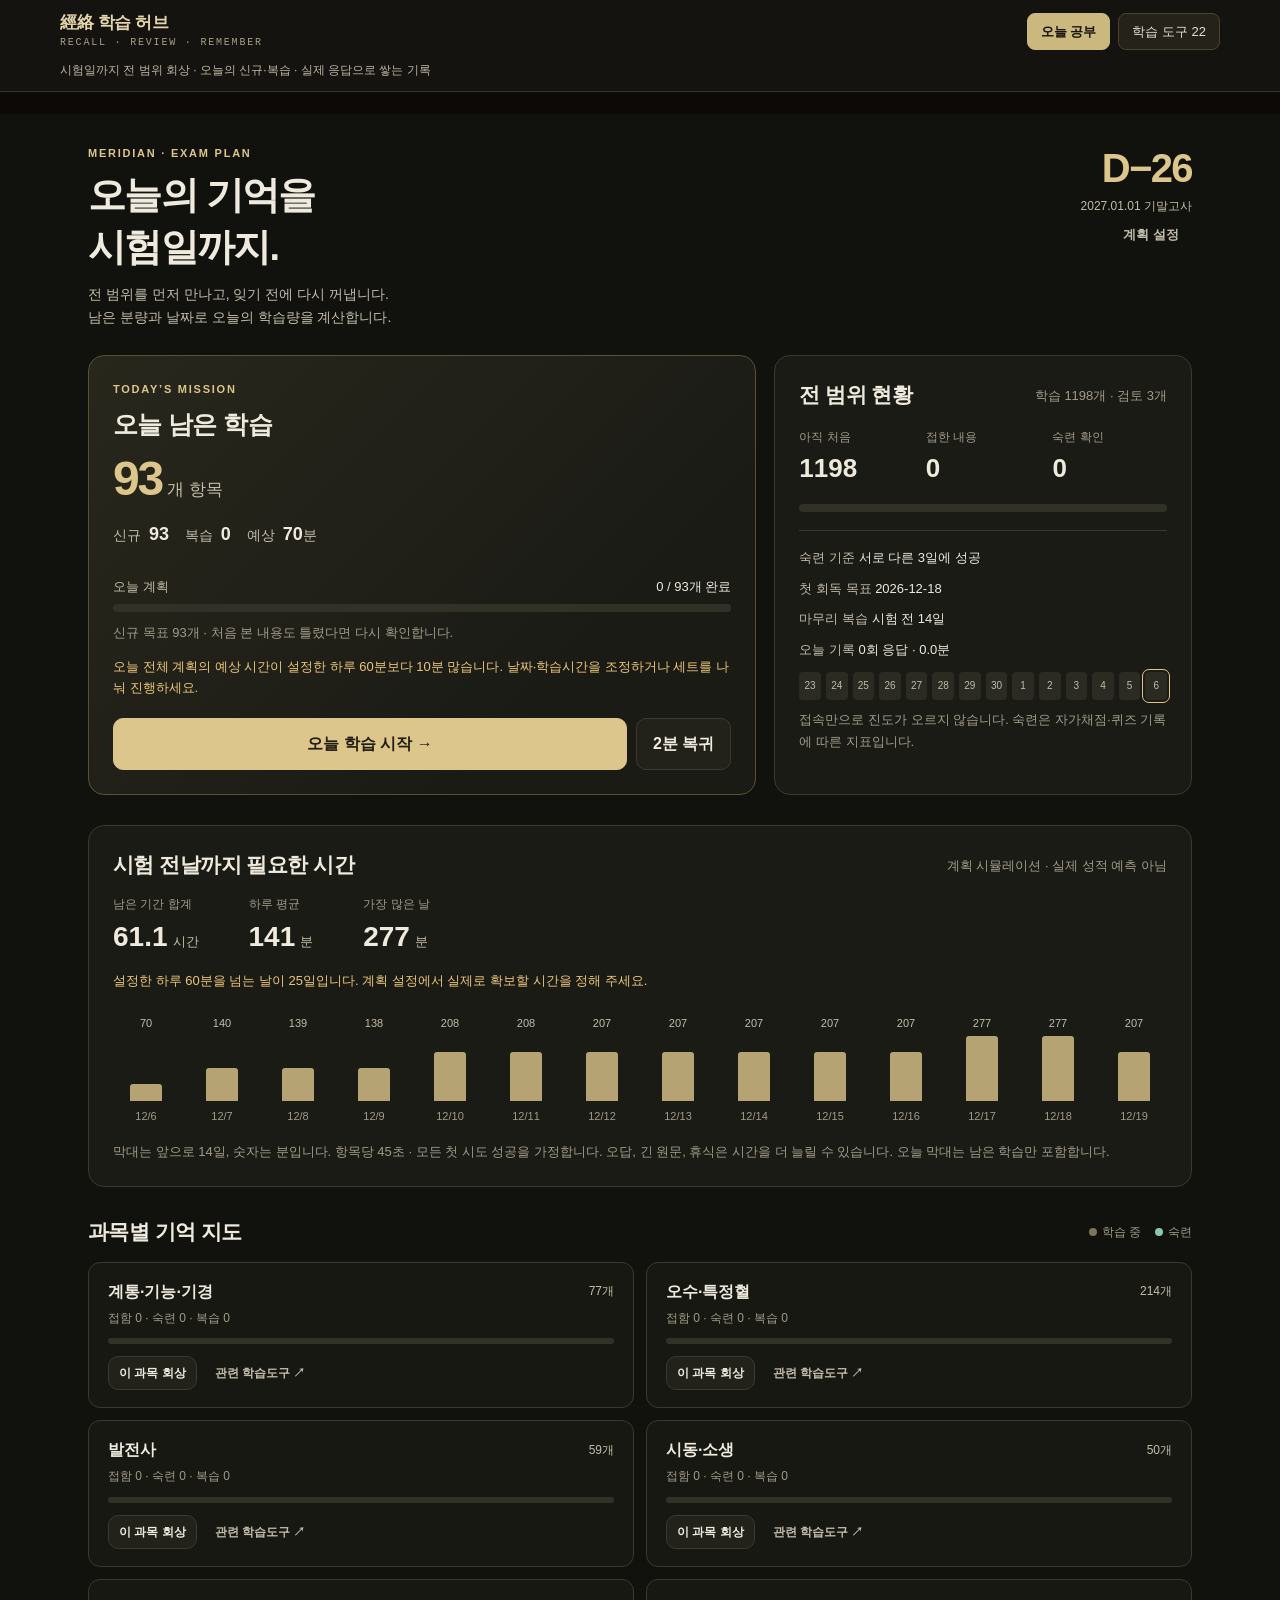
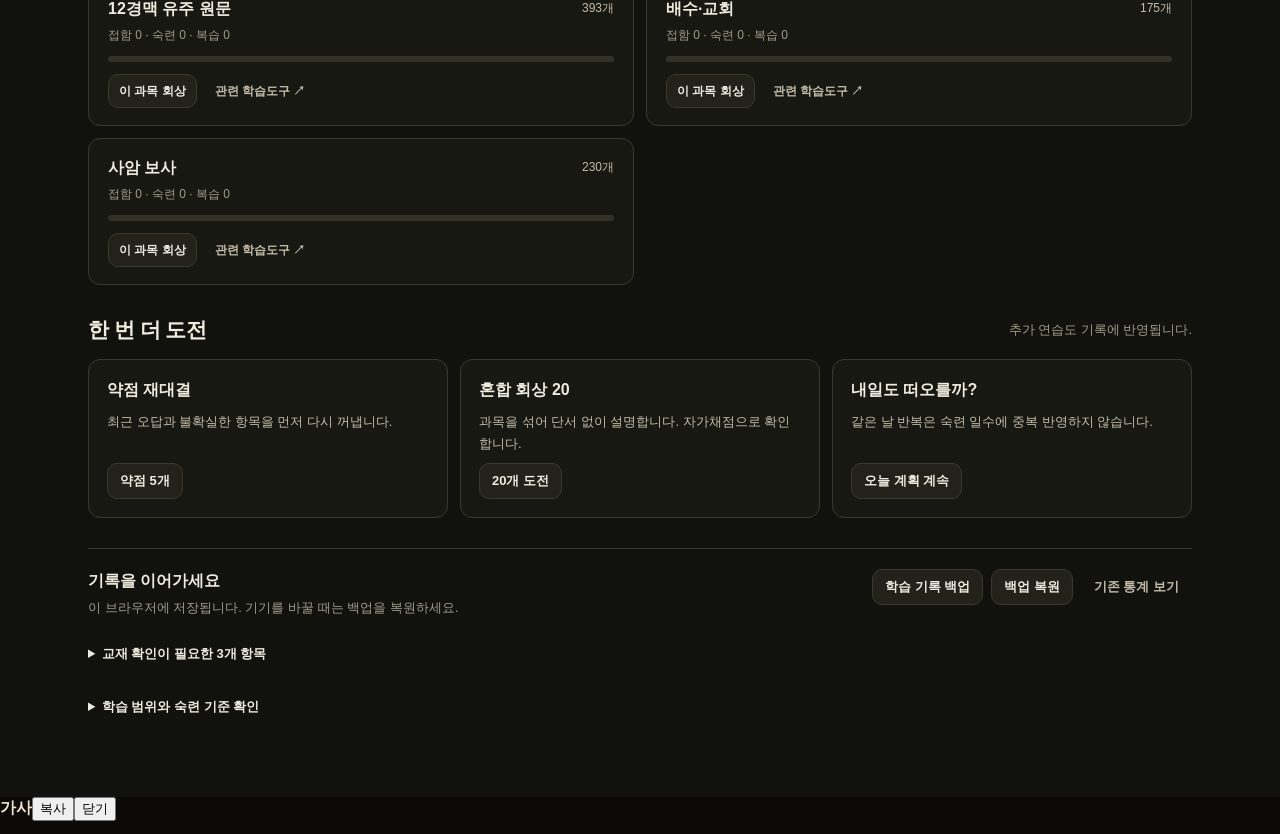
==== commit f7c551a2: "Add deadline-driven exam study mode with full-catalog recall" ====
--- a/index.html
+++ b/index.html
@@ -3,7 +3,11 @@
 <head>
 <meta charset="UTF-8">
 <meta name="viewport" content="width=device-width, initial-scale=1.0">
-<title>經絡 학습 통합 — 경혈·기능·발전사·시동소생 퀴즈 + 자타 암송</title>
+<title>경락 허브 — 시험일까지 전 범위 회상·복습</title>
+<meta name="description" content="시험일까지 남은 학습량을 계산하고, 경락·경혈·유주·사암 전 범위를 회상과 간격 복습으로 익힙니다.">
+<script defer src="exam-catalog.js"></script>
+<script defer src="exam-engine.js"></script>
+<script defer src="exam-app.js"></script>
 <style>
   :root{ --hub-ink:#0f0d0a; --hub-bar:#171310; --hub-line:#3a3225; --hub-gold:#cbb87e; --hub-dim:#b2a994; }
   html,body{margin:0;padding:0;background:var(--hub-ink)}
@@ -31,11 +35,15 @@
   body{display:block !important}
   #mount>.wrap{margin-left:auto !important;margin-right:auto !important}
 </style>
+<link rel="stylesheet" href="exam.css">
 </head>
 <body>
 <div id="tabbar">
-  <div class="brand">經絡 학습 통합<small>MERIDIAN STUDY HUB</small></div>
-  <button class="tab" data-id="home">홈</button>
+  <div class="brand">經絡 학습 허브<small>RECALL · REVIEW · REMEMBER</small></div>
+  <button class="tab" data-id="home">오늘 공부</button>
+  <button id="hub-tools-toggle" type="button" aria-expanded="false" aria-controls="hub-tool-list">학습 도구 22</button>
+  <span id="hub-hint"></span>
+  <div id="hub-tool-list" hidden>
   <button class="tab" data-id="acu">경혈 퀴즈</button>
   <button class="tab" data-id="osstep">오수혈 상생휠</button>
   <button class="tab" data-id="osspeed">오수혈 스피드</button>
@@ -58,9 +66,9 @@
   <button class="tab" data-id="saammaster">사암 종합</button>
   <button class="tab" data-id="saamquiz">사암 보사 퀴즈</button>
   <button class="tab" data-id="saambosafill">사암 補瀉</button>
-  <span class="grow"></span>
-  <span id="hub-hint"></span>
+  </div>
 </div>
+<div id="exam-live" role="status" aria-live="polite"></div>
 <div id="loader" class="hidden"><div><div class="sp"></div><div class="msg">불러오는 중…</div></div></div>
 <div id="mount"></div>
 <template id="tpl-acu"><style>
@@ -3162,7 +3170,7 @@
   const mount=document.getElementById('mount');
   const loader=document.getElementById('loader');
   const hint=document.getElementById('hub-hint');
-  const HINTS={home:'전체 학습 현황 · 진도·연속·이어서 학습',
+  const HINTS={home:'시험일까지 전 범위 회상 · 오늘의 신규·복습 · 실제 응답으로 쌓는 기록',
                acu:'五輸·原絡郄募背兪·八會·八脈交會·순행·동음이자 — 간격반복',
                osstep:'井(陰木·陽金)에서 相生으로 밟아 五輸穴 五行 도출 — 회로 학습',
                osspeed:'五輸穴↔五行 반사 훈련 — 타이머·콤보 (양방향)',
@@ -3186,7 +3194,7 @@
                saamquiz:'舍岩 4법(自經·正格·勝格·主客·寒熱) 혈·五行 — 간격반복',
                saambosafill:'自經·主客·正格·勝格 — 칩으로 빈칸 채우기 (도출 훈련)'
 };
-  let ACTIVE=null, recs=[];
+  let ACTIVE=null, recs=[], activationSerial=0;
   const TKEY='hub_track_v1';
   function _tk(){ try{const o=JSON.parse(localStorage.getItem(TKEY))||{};o.tools=o.tools||{};o.days=o.days||{};return o;}catch(e){return {tools:{},days:{}};} }
   function _tkSave(t){ try{localStorage.setItem(TKEY,JSON.stringify(t));}catch(e){} }
@@ -3196,7 +3204,7 @@
   const SKEY='hub_stats_v1';
   function _sk(){ try{const o=JSON.parse(localStorage.getItem(SKEY))||{};o.q=o.q||{};return o;}catch(e){return {q:{}};} }
   function _skSave(o){ try{localStorage.setItem(SKEY,JSON.stringify(o));}catch(e){} }
-  window.HubStats={ record:function(tool,card,correct){ try{ if(!tool||!card||card.id==null)return; const o=_sk(); const k=tool+'::'+card.id; const e=o.q[k]||{tool:tool,id:card.id,seen:0,wrong:0}; e.seen++; if(!correct)e.wrong++; if(card.q!=null)e.q=String(card.q).slice(0,240); if(card.cat!=null)e.cat=String(card.cat).slice(0,80); if(card.kind!=null)e.kind=String(card.kind).slice(0,48); if(card.a!=null)e.a=String(card.a).slice(0,160); e.last=_tkToday(); if(!correct)e.lastWrong=_tkToday(); e.h=(e.h||[]).concat([[_tkToday(),correct?1:0]]).slice(-10); o.q[k]=e; _skSave(o); }catch(err){} }, get:function(){ return _sk(); } };
+  window.HubStats={ record:function(tool,card,correct){ try{ if(!tool||!card||card.id==null)return; const o=_sk(); const k=tool+'::'+card.id; const e=o.q[k]||{tool:tool,id:card.id,seen:0,wrong:0}; e.seen++; if(!correct)e.wrong++; if(card.q!=null)e.q=String(card.q).slice(0,240); if(card.cat!=null)e.cat=String(card.cat).slice(0,80); if(card.kind!=null)e.kind=String(card.kind).slice(0,48); if(card.a!=null)e.a=String(card.a).slice(0,160); e.last=_tkToday(); if(!correct)e.lastWrong=_tkToday(); e.h=(e.h||[]).concat([[_tkToday(),correct?1:0]]).slice(-10); o.q[k]=e; _skSave(o); window.dispatchEvent(new CustomEvent('hub:answer',{detail:{tool:tool,cardId:String(card.id),correct:!!correct}})); }catch(err){} }, get:function(){ return _sk(); } };
   function inject(text, where){ const s=document.createElement('script'); s.textContent=text; (where||mount).appendChild(s); }
   function captureOn(){
     recs=[]; const oD=document.addEventListener, oW=window.addEventListener;
@@ -3207,10 +3215,16 @@
   function deactivate(){
     if(ACTIVE==='jata'){ try{ window.__jataStop && window.__jataStop(); }catch(e){} }
     recs.forEach(r=>{ try{ (r[0]==='d'?document:window).removeEventListener(r[1],r[2],r[3]); }catch(e){} });
-    recs=[]; mount.innerHTML='';
+    recs=[]; mount.innerHTML=''; ACTIVE=null; window.__active=null;
+  }
+  function notifyTab(id){
+    if(window.location.hash!=='#'+id){ try{history.pushState(null,'','#'+id);}catch(e){} }
+    window.dispatchEvent(new CustomEvent('hub:tabchange',{detail:{id:id}}));
   }
   async function activate(id){
-    if(ACTIVE===id) return;
+    if(id!=='saambosafill'&&!document.getElementById('tpl-'+id)) id='home';
+    const activation=++activationSerial;
+    if(ACTIVE===id){ notifyTab(id); loader.classList.add('hidden'); return; }
     document.querySelectorAll('.tab').forEach(t=>t.classList.toggle('on', t.dataset.id===id));
     if(hint) hint.textContent = HINTS[id]||'';
     deactivate();
@@ -3219,6 +3233,7 @@
       loader.querySelector('.msg').textContent='오디오 불러오는 중… (최초 1회, 잠시만요)';
       loader.classList.remove('hidden');
       await new Promise(r=>setTimeout(r,40));
+      if(activation!==activationSerial) return;
       inject(document.getElementById('src-audio').textContent, document.body);
     }
     if(id==='saambosafill'){
@@ -3233,8 +3248,10 @@
       try{logVisit(id);}catch(e){}
       loader.classList.add('hidden');
       window.scrollTo(0,0);
+      notifyTab(id);
       return;
     }
+    window.__active=id;
     mount.appendChild(document.getElementById('tpl-'+id).content.cloneNode(true));
     const restore=captureOn();
     try{ inject(document.getElementById('src-'+id).textContent); }
@@ -3248,13 +3265,14 @@
     try{logVisit(id);}catch(e){}
     loader.classList.add('hidden');
     window.scrollTo(0,0);
+    notifyTab(id);
   }
 
   /* ===== ② 통합 오늘 세션: 전 도구의 복습 대기 문항을 라운드로빈 청크로 섞어 순서대로 진행 ===== */
   window.HubSession={
     st:null,
     start:function(plan){ this.st={plan:plan||[],i:0,items:(plan||[]).reduce(function(n,c){return n+c.ids.length;},0),t0:Date.now()}; this.next(); },
-    active:function(){ return !!(this.st&&this.st.i<this.st.plan.length); },
+    active:function(){ return !!this.st; },
     cancel:function(){ this.st=null; window.__focusDrill=null; if(hint) hint.textContent=HINTS[ACTIVE]||''; },
     next:function(){
       var S=this.st; if(!S) return;
@@ -3263,14 +3281,19 @@
       window.__focusDrill={tool:c.tool,ids:c.ids.slice(),hub:true};
       var label=(TOOL_LABEL[c.tool]||c.tool);
       var self=this;
-      var go=function(){ if(hint) hint.textContent='통합 세션 '+S.i+'/'+S.plan.length+' · '+label+' '+c.ids.length+'문항'; };
+      var go=function(){ if(self.st===S&&ACTIVE===c.tool&&hint) hint.textContent='통합 세션 '+S.i+'/'+S.plan.length+' · '+label+' '+c.ids.length+'문항'; };
       if(ACTIVE===c.tool){ ACTIVE=null; } /* 같은 도구가 연속되면 재마운트해 focusDrill을 소비시킴 */
       Promise.resolve(activate(c.tool)).then(go,go);
     }
   };
   var TOOL_LABEL={acu:'경혈 퀴즈',func:'기능 퀴즈',history:'발전사',sidong:'시동·소생',baesurule:'배수혈 추론',saamquiz:'사암 보사'};
-  document.querySelectorAll('.tab').forEach(t=>t.onclick=()=>{ try{ if(window.HubSession&&HubSession.active()) HubSession.cancel(); }catch(e){} activate(t.dataset.id); });
-  window.__activate=activate;
+  // Manual navigation ends the legacy queue; its own next() keeps using activate().
+  function manualActivate(id){
+    if(window.HubSession&&window.HubSession.active()) window.HubSession.cancel();
+    return activate(id);
+  }
+  document.querySelectorAll('.tab').forEach(t=>t.onclick=()=>manualActivate(t.dataset.id));
+  window.__activate=manualActivate;
   /* ===== 전역 스페이스→다음 (플래시카드/문제 게임 통일) ===== */
   (function(){
     var SELF=['acu','func','history','sidong','baesurule','saamquiz']; /* 자체 스페이스 처리: 중복 advance 방지 위해 제외 */
@@ -3289,7 +3312,10 @@
       }
     });
   })();
-  if(document.readyState==='loading'){document.addEventListener('DOMContentLoaded',function(){activate('home');});}else{activate('home');}
+  function requestedTab(){ var id=window.location.hash.slice(1); return id==='saambosafill'||document.getElementById('tpl-'+id)?id:'home'; }
+  window.addEventListener('hashchange',function(){manualActivate(requestedTab());});
+  window.addEventListener('popstate',function(){manualActivate(requestedTab());});
+  if(document.readyState==='loading'){document.addEventListener('DOMContentLoaded',function(){activate(requestedTab());});}else{activate(requestedTab());}
 })();
 </script>
 
@@ -6693,6 +6719,7 @@
   G.sSeen++;
   // log
   G.db.log[t]=G.db.log[t]||{a:0,c:0}; G.db.log[t].a++; if(correct)G.db.log[t].c++;
+  try{ if(window.HubStats) window.HubStats.record('saamquiz',b,correct); }catch(e){}
   saveDB();
   // feedback
   const hr=$('hint-row'); if(hr) hr.style.display='none';
@@ -8226,4 +8253,4 @@
 
 </script>
 </body>
-</html>+</html>
--- a/exam.css
+++ b/exam.css
@@ -0,0 +1,151 @@
+/* Exam mode: all study UI styles are scoped; legacy games keep their own CSS. */
+#tabbar{flex-wrap:wrap;overflow:visible;padding:12px max(16px,calc((100vw - 1160px)/2));gap:8px;background:#15130f;border-bottom:1px solid #38342a;box-shadow:none}
+#tabbar .brand{display:block;text-align:left;font-family:'Malgun Gothic','Apple SD Gothic Neo',sans-serif;font-size:17px;line-height:1.3;letter-spacing:-.02em;margin:0 auto 0 0;color:#e4d5ac}
+#tabbar .brand small{font-size:10px;letter-spacing:.18em;line-height:1.7;color:#a79d88}
+#tabbar .tab,#hub-tools-toggle{font-family:'Malgun Gothic','Apple SD Gothic Neo',sans-serif;font-size:13px;line-height:1.5;padding:8px 13px;border-radius:8px;white-space:nowrap;cursor:pointer}
+#hub-tools-toggle{background:#25221a;border:1px solid #494234;color:#e8e0cf}
+#hub-hint{flex-basis:100%;font-family:'Malgun Gothic','Apple SD Gothic Neo',sans-serif;color:#bdb4a3;font-size:12px;white-space:normal;padding-top:2px;line-height:1.5}
+#hub-tool-list{display:grid;grid-template-columns:repeat(auto-fit,minmax(145px,1fr));flex-basis:100%;gap:7px;padding:12px 0 2px}
+#hub-tool-list[hidden]{display:none!important}
+#hub-tool-list .tab{text-align:left;border-radius:7px;white-space:normal;min-height:40px}
+#mount[data-tab="home"]{zoom:1!important;background:#11110e;min-height:calc(100vh - 100px)}
+#mount[data-tab="home"]>.hm-wrap{display:none}
+#mount[data-tab="home"].exam-show-legacy>.hm-wrap{display:block}
+#exam-root{--ex-bg:#11110e;--ex-panel:#1b1b16;--ex-raised:#22221b;--ex-line:#39392d;--ex-text:#eeeade;--ex-soft:#c2bcaa;--ex-muted:#a09b89;--ex-gold:#ddc68b;--ex-ink:#211d12;--ex-green:#8cc8a7;--ex-red:#edaaa0;--ex-amber:#ecc77b;color:var(--ex-text);font:16px/1.65 'Apple SD Gothic Neo','Malgun Gothic','Noto Sans KR',sans-serif;max-width:1160px;width:100%;padding:30px 28px 72px;margin:0 auto;box-sizing:border-box;-webkit-font-smoothing:antialiased}
+#exam-root *,#exam-root *::before,#exam-root *::after{box-sizing:border-box}
+#exam-root button,#exam-root input,#exam-root select,#exam-root textarea{font:inherit}
+#exam-root button,#exam-root a{touch-action:manipulation}
+#exam-root button{cursor:pointer}
+#exam-root button:disabled{opacity:.45;cursor:default}
+#exam-root button:focus-visible,#exam-root a:focus-visible,#exam-root input:focus-visible,#exam-root select:focus-visible,#exam-root textarea:focus-visible{outline:3px solid var(--ex-gold);outline-offset:3px}
+#exam-root h1,#exam-root h2,#exam-root h3,#exam-root p{margin:0}
+#exam-root h1{font-size:clamp(25px,4vw,38px);font-weight:700;line-height:1.35;letter-spacing:-.045em;color:var(--ex-text)}
+#exam-root h2{font-size:21px;font-weight:700;line-height:1.45;letter-spacing:-.025em}
+#exam-root h3{font-size:16px;font-weight:700;line-height:1.5}
+#exam-root a{color:var(--ex-gold);text-underline-offset:4px}
+#exam-root [hidden]{display:none!important}
+#exam-root .ex-eyebrow{color:var(--ex-gold);font-size:11px;font-weight:700;letter-spacing:.16em;text-transform:uppercase;margin-bottom:8px}
+#exam-root .ex-muted{color:var(--ex-muted);font-size:13px}
+#exam-root .ex-soft{color:var(--ex-soft)}
+#exam-root .ex-row{display:flex;gap:12px;align-items:center;flex-wrap:wrap}
+#exam-root .ex-between{justify-content:space-between}
+#exam-root .ex-top{display:flex;justify-content:space-between;gap:24px;align-items:flex-start;margin-bottom:26px}
+#exam-root .ex-intro{margin-top:10px;color:var(--ex-soft);font-size:14px;max-width:650px}
+#exam-root .ex-deadline{text-align:right;min-width:112px}
+#exam-root .ex-dday{font-size:40px;font-weight:700;line-height:1.2;letter-spacing:-.04em;color:var(--ex-gold);font-variant-numeric:tabular-nums}
+#exam-root .ex-date{color:var(--ex-soft);font-size:12px;margin-top:5px;word-break:keep-all}
+#exam-root .ex-btn{appearance:none;border:1px solid var(--ex-line);background:var(--ex-raised);color:var(--ex-text);border-radius:10px;padding:10px 16px;font-weight:600;line-height:1.5;display:inline-flex;align-items:center;justify-content:center;gap:8px;text-decoration:none;min-height:44px}
+#exam-root .ex-btn:hover{border-color:#756a4e;background:#2b2a21}
+#exam-root .ex-btn-primary{background:var(--ex-gold);border-color:var(--ex-gold);color:var(--ex-ink)}
+#exam-root .ex-btn-primary:hover{background:#ead49b;border-color:#ead49b;color:var(--ex-ink)}
+#exam-root .ex-btn-small{font-size:13px;padding:7px 12px;min-height:36px}
+#exam-root .ex-btn-quiet{background:transparent;color:var(--ex-soft);border-color:transparent}
+#exam-root .ex-btn-quiet:hover{border-color:var(--ex-line);background:var(--ex-panel)}
+#exam-root .ex-card{border:1px solid var(--ex-line);border-radius:16px;background:var(--ex-panel);padding:24px}
+#exam-root .ex-main-grid{display:grid;grid-template-columns:minmax(0,1.6fr) minmax(260px,1fr);gap:18px;align-items:stretch}
+#exam-root .ex-daily{background:linear-gradient(135deg,#28271c,#1b1b16 72%);border-color:#5a5135;display:flex;flex-direction:column}
+#exam-root .ex-daily h2{font-size:25px;margin-bottom:8px}
+#exam-root .ex-target-number{font-size:48px;line-height:1.2;font-weight:700;letter-spacing:-.045em;color:var(--ex-gold);font-variant-numeric:tabular-nums}
+#exam-root .ex-target-number small{font-size:17px;font-weight:400;letter-spacing:0;color:var(--ex-soft);margin-left:5px}
+#exam-root .ex-plan-parts{display:flex;gap:16px;flex-wrap:wrap;font-size:14px;color:var(--ex-soft);margin:12px 0}
+#exam-root .ex-plan-parts b{color:var(--ex-text);font-size:18px;margin-left:4px;font-variant-numeric:tabular-nums}
+#exam-root .ex-plan-cta{display:flex;flex-wrap:wrap;gap:9px;margin-top:auto;padding-top:20px}
+#exam-root .ex-plan-cta .ex-btn-primary{flex:1;min-width:190px;padding:13px 16px}
+#exam-root .ex-track{background:#313127;border-radius:6px;overflow:hidden;height:8px;display:flex;width:100%}
+#exam-root .ex-track span{height:100%;display:block;min-width:0;background:var(--ex-gold);transition:width .25s ease}
+#exam-root .ex-track .ex-seen-fill{background:#7d765b}
+#exam-root .ex-track .ex-master-fill{background:var(--ex-green)}
+#exam-root .ex-progress-label{display:flex;justify-content:space-between;gap:12px;font-size:13px;color:var(--ex-soft);margin:14px 0 7px}
+#exam-root .ex-progress-label b{color:var(--ex-text);font-weight:500}
+#exam-root .ex-alert{font-size:13px;color:var(--ex-amber);margin-top:12px;line-height:1.65}
+#exam-root .ex-notice{background:#27251a;border-left:3px solid var(--ex-gold);padding:12px 15px;font-size:14px;color:var(--ex-text);margin-bottom:18px;border-radius:0 8px 8px 0}
+#exam-root .ex-notice-error{border-left-color:var(--ex-red);background:#2e211d;color:#f0c6bc}
+#exam-root .ex-stats{display:grid;grid-template-columns:repeat(3,1fr);gap:12px;margin:18px 0}
+#exam-root .ex-stat-label{color:var(--ex-muted);font-size:12px;margin-bottom:3px}
+#exam-root .ex-stat-value{font-size:26px;font-weight:650;color:var(--ex-text);font-variant-numeric:tabular-nums;line-height:1.35}
+#exam-root .ex-stat-value small{font-size:12px;color:var(--ex-muted);font-weight:400;margin-left:4px}
+#exam-root .ex-small-lines{display:flex;flex-direction:column;gap:9px;margin-top:18px;padding-top:16px;border-top:1px solid var(--ex-line);font-size:13px;color:var(--ex-soft)}
+#exam-root .ex-small-lines b{color:var(--ex-text);font-weight:500}
+#exam-root .ex-section{margin-top:30px}
+#exam-root .ex-section-header{display:flex;justify-content:space-between;align-items:center;gap:12px;flex-wrap:wrap;margin-bottom:14px}
+#exam-root .ex-topics{display:grid;grid-template-columns:repeat(2,minmax(0,1fr));gap:12px}
+#exam-root .ex-topic{padding:17px 19px;border:1px solid var(--ex-line);background:#181813;border-radius:12px}
+#exam-root .ex-topic-name{font-size:16px;font-weight:650}
+#exam-root .ex-topic-meta{font-size:12px;color:var(--ex-muted);margin:5px 0 10px}
+#exam-root .ex-topic .ex-track{height:6px;margin-bottom:12px}
+#exam-root .ex-topic .ex-row{gap:7px}
+#exam-root .ex-topic .ex-btn{font-size:12px;min-height:34px;padding:6px 10px}
+#exam-root .ex-topic-count{color:var(--ex-soft);font-size:12px;font-variant-numeric:tabular-nums}
+#exam-root .ex-legend{display:flex;gap:14px;flex-wrap:wrap;color:var(--ex-muted);font-size:12px}
+#exam-root .ex-forecast-summary{display:flex;flex-wrap:wrap;gap:24px 50px;margin:6px 0 15px}
+#exam-root .ex-forecast-summary>div{display:flex;flex-direction:column;gap:4px}
+#exam-root .ex-forecast-summary span{font-size:12px;color:var(--ex-muted)}
+#exam-root .ex-forecast-summary b{font-size:28px;font-weight:650;line-height:1.3;font-variant-numeric:tabular-nums}
+#exam-root .ex-forecast-summary small{font-size:13px;font-weight:400;color:var(--ex-soft);margin-left:5px}
+#exam-root .ex-forecast-bars{display:grid;grid-template-columns:repeat(14,minmax(0,1fr));gap:10px;margin:22px 0 16px}
+#exam-root .ex-forecast-day{text-align:center;font-size:11px;color:var(--ex-muted);font-variant-numeric:tabular-nums;min-width:0}
+#exam-root .ex-forecast-value{color:var(--ex-soft)}
+#exam-root .ex-forecast-track{height:65px;display:flex;align-items:flex-end;justify-content:center;margin:4px 0 6px}
+#exam-root .ex-forecast-track i{display:block;background:var(--ex-gold);width:100%;max-width:32px;border-radius:3px 3px 0 0;opacity:.8}
+@media(max-width:540px){#exam-root .ex-forecast-bars{grid-template-columns:repeat(7,minmax(0,1fr));gap:12px}#exam-root .ex-forecast-summary{gap:18px}#exam-root .ex-forecast-summary b{font-size:24px}}
+#exam-root .ex-legend span{display:flex;align-items:center;gap:5px}
+#exam-root .ex-dot{width:8px;height:8px;border-radius:50%;display:inline-block;background:#7d765b}
+#exam-root .ex-dot-master{background:var(--ex-green)}
+#exam-root .ex-challenges{display:grid;grid-template-columns:repeat(3,minmax(0,1fr));gap:12px}
+#exam-root .ex-challenge{border:1px solid var(--ex-line);border-radius:12px;padding:18px;background:#181813;display:flex;flex-direction:column;align-items:flex-start;gap:9px}
+#exam-root .ex-challenge p{font-size:13px;color:var(--ex-soft);flex:1}
+#exam-root .ex-footer{margin-top:30px;border-top:1px solid var(--ex-line);padding-top:20px;display:flex;justify-content:space-between;gap:16px;align-items:flex-start;flex-wrap:wrap}
+#exam-root .ex-footer .ex-row{gap:8px}
+#exam-root .ex-coverage{margin-top:16px;color:var(--ex-soft);font-size:13px}
+#exam-root .ex-coverage summary{cursor:pointer;font-weight:600;color:var(--ex-text);padding:8px 0}
+#exam-root .ex-coverage-list{display:grid;grid-template-columns:repeat(2,minmax(0,1fr));gap:8px 20px;padding-top:10px}
+#exam-root .ex-coverage-item{padding:9px 0;border-bottom:1px solid var(--ex-line)}
+#exam-root .ex-coverage-item b{display:block;color:var(--ex-text);font-weight:600}
+#exam-root .ex-coverage-item span{color:var(--ex-muted);font-size:12px}
+#exam-root .ex-settings{margin-top:16px}
+#exam-root .ex-settings-grid{display:grid;grid-template-columns:repeat(3,minmax(0,1fr));gap:14px;margin:16px 0}
+#exam-root .ex-field{display:flex;flex-direction:column;gap:6px;font-size:13px;color:var(--ex-soft)}
+#exam-root .ex-field input,#exam-root .ex-field select,#exam-root textarea{width:100%;background:#11110e;color:var(--ex-text);border:1px solid #55503f;border-radius:8px;padding:10px 12px;min-height:44px;font-size:16px}
+#exam-root .ex-field small{font-size:12px;color:var(--ex-muted)}
+#exam-root .ex-textarea{min-height:76px;resize:vertical;line-height:1.6}
+#exam-root .ex-study{max-width:840px;margin:0 auto}
+#exam-root .ex-study-head{display:flex;align-items:center;justify-content:space-between;gap:12px;margin-bottom:16px}
+#exam-root .ex-study-meta{font-size:13px;color:var(--ex-soft);font-variant-numeric:tabular-nums}
+#exam-root .ex-question-card{margin-top:18px;padding:32px;min-height:290px;display:flex;flex-direction:column}
+#exam-root .ex-question{font-size:clamp(20px,3vw,26px);line-height:1.75;letter-spacing:-.025em;white-space:pre-wrap;word-break:keep-all;overflow-wrap:anywhere;margin:10px 0 22px!important}
+#exam-root .ex-answer{white-space:pre-wrap;word-break:keep-all;overflow-wrap:anywhere;font-size:21px;line-height:1.8;color:var(--ex-green);padding:19px 0 15px;border-top:1px solid var(--ex-line);margin-top:18px}
+#exam-root .ex-answer-label{font-size:11px;letter-spacing:.1em;font-weight:700;color:var(--ex-muted);margin-bottom:6px}
+#exam-root .ex-detail{white-space:pre-wrap;word-break:keep-all;overflow-wrap:anywhere;font-size:14px;color:var(--ex-soft);margin-top:12px}
+#exam-root .ex-reveal{width:100%;margin-top:18px;min-height:52px}
+#exam-root .ex-choices{display:flex;flex-direction:column;gap:8px;margin:10px 0 18px}
+#exam-root .ex-choice{display:flex;align-items:center;gap:11px;text-align:left;width:100%;background:#171712;border:1px solid var(--ex-line);border-radius:9px;color:var(--ex-text);padding:12px;font-size:15px;line-height:1.6;min-height:48px}
+#exam-root .ex-choice[aria-pressed="true"]{border-color:var(--ex-gold);background:#302b1d}
+#exam-root .ex-choice[data-correct="true"]{border-color:var(--ex-green);color:var(--ex-green);opacity:1}
+#exam-root .ex-choice:disabled{opacity:.75}
+#exam-root .ex-choice-index{flex:0 0 21px;color:var(--ex-muted);font-variant-numeric:tabular-nums}
+#exam-root .ex-choice-verdict{font-size:11px;margin-left:auto;flex-shrink:0}
+#exam-root .ex-grades{display:grid;grid-template-columns:repeat(4,minmax(0,1fr));gap:9px;margin-top:18px}
+#exam-root .ex-grade{padding:13px 8px;min-height:70px;flex-direction:column;gap:1px}
+#exam-root .ex-grade small{font-size:11px;font-weight:400;color:var(--ex-soft)}
+#exam-root .ex-grade[data-grade="0"]{border-color:#69443a;color:#f0b0a0}
+#exam-root .ex-grade[data-grade="1"]{color:var(--ex-amber)}
+#exam-root .ex-grade[data-grade="3"]{border-color:#42634e;color:var(--ex-green)}
+#exam-root .ex-study-foot{display:flex;justify-content:space-between;align-items:center;gap:12px;flex-wrap:wrap;margin-top:16px;font-size:12px;color:var(--ex-muted)}
+#exam-root .ex-study-status{color:var(--ex-soft);font-size:13px;min-height:22px;margin:10px 0}
+#exam-root .ex-checkpoint{padding:36px;text-align:center}
+#exam-root .ex-checkpoint h1{margin:7px 0 12px}
+#exam-root .ex-result-grid{display:grid;grid-template-columns:repeat(3,1fr);gap:16px;margin:24px auto;max-width:500px}
+#exam-root .ex-result-grid b{display:block;font-size:30px;font-weight:700;color:var(--ex-gold)}
+#exam-root .ex-result-grid span{font-size:12px;color:var(--ex-muted)}
+#exam-root .ex-review-list{text-align:left;margin:20px auto;padding:0;list-style:none;max-width:640px}
+#exam-root .ex-review-list li{padding:12px 0;border-top:1px solid var(--ex-line);font-size:14px}
+#exam-root .ex-review-list li span{display:block;font-size:13px;color:var(--ex-soft);margin-top:4px;white-space:pre-wrap}
+#exam-root .ex-day-strip{display:grid;grid-template-columns:repeat(14,1fr);gap:5px;margin-top:12px}
+#exam-root .ex-day-cell{height:28px;background:#2b2b23;border-radius:4px;display:flex;align-items:center;justify-content:center;font-size:10px;color:var(--ex-soft)}
+#exam-root .ex-day-cell[data-active="true"]{background:#3b5d49;color:#e7f3e8}
+#exam-root .ex-day-cell[data-today="true"]{outline:1px solid var(--ex-gold);outline-offset:2px}
+#exam-root .ex-empty{padding:30px 0;color:var(--ex-soft)}
+#exam-live{min-height:22px;color:#d9c69a;font:13px/1.5 'Apple SD Gothic Neo','Malgun Gothic',sans-serif;max-width:1104px;margin:0 auto;padding:0 20px}
+@media(max-width:760px){#exam-root{padding:24px 18px 52px}#exam-root .ex-main-grid{grid-template-columns:1fr}#exam-root .ex-top{gap:12px}#exam-root .ex-card{padding:20px}#exam-root .ex-challenges{grid-template-columns:1fr}#exam-root .ex-challenge{display:grid;grid-template-columns:1fr auto;align-items:center}#exam-root .ex-challenge p{grid-row:2;grid-column:1}#exam-root .ex-challenge button{grid-column:2;grid-row:1/3}#exam-root .ex-question-card{padding:24px}#exam-root .ex-settings-grid{grid-template-columns:1fr}#exam-root .ex-dday{font-size:32px}#tabbar{padding:10px 14px}#hub-hint{display:none}}
+@media(max-width:480px){#exam-root{padding:20px 14px 42px}#exam-root .ex-topics{grid-template-columns:1fr}#exam-root .ex-deadline{min-width:84px}#exam-root .ex-date{font-size:11px}#exam-root .ex-intro{font-size:13px}#exam-root .ex-grades{grid-template-columns:repeat(2,1fr)}#exam-root .ex-coverage-list{grid-template-columns:1fr}#exam-root .ex-question-card{padding:20px}#exam-root .ex-top{margin-bottom:18px}#exam-root .ex-checkpoint{padding:24px 18px}#tabbar .brand{font-size:14px}#tabbar .brand small{font-size:9px}#tabbar .tab,#hub-tools-toggle{font-size:12px;padding:7px 9px}#exam-root .ex-day-strip{gap:3px}}
+@media(prefers-reduced-motion:reduce){#exam-root .ex-track span{transition:none}}
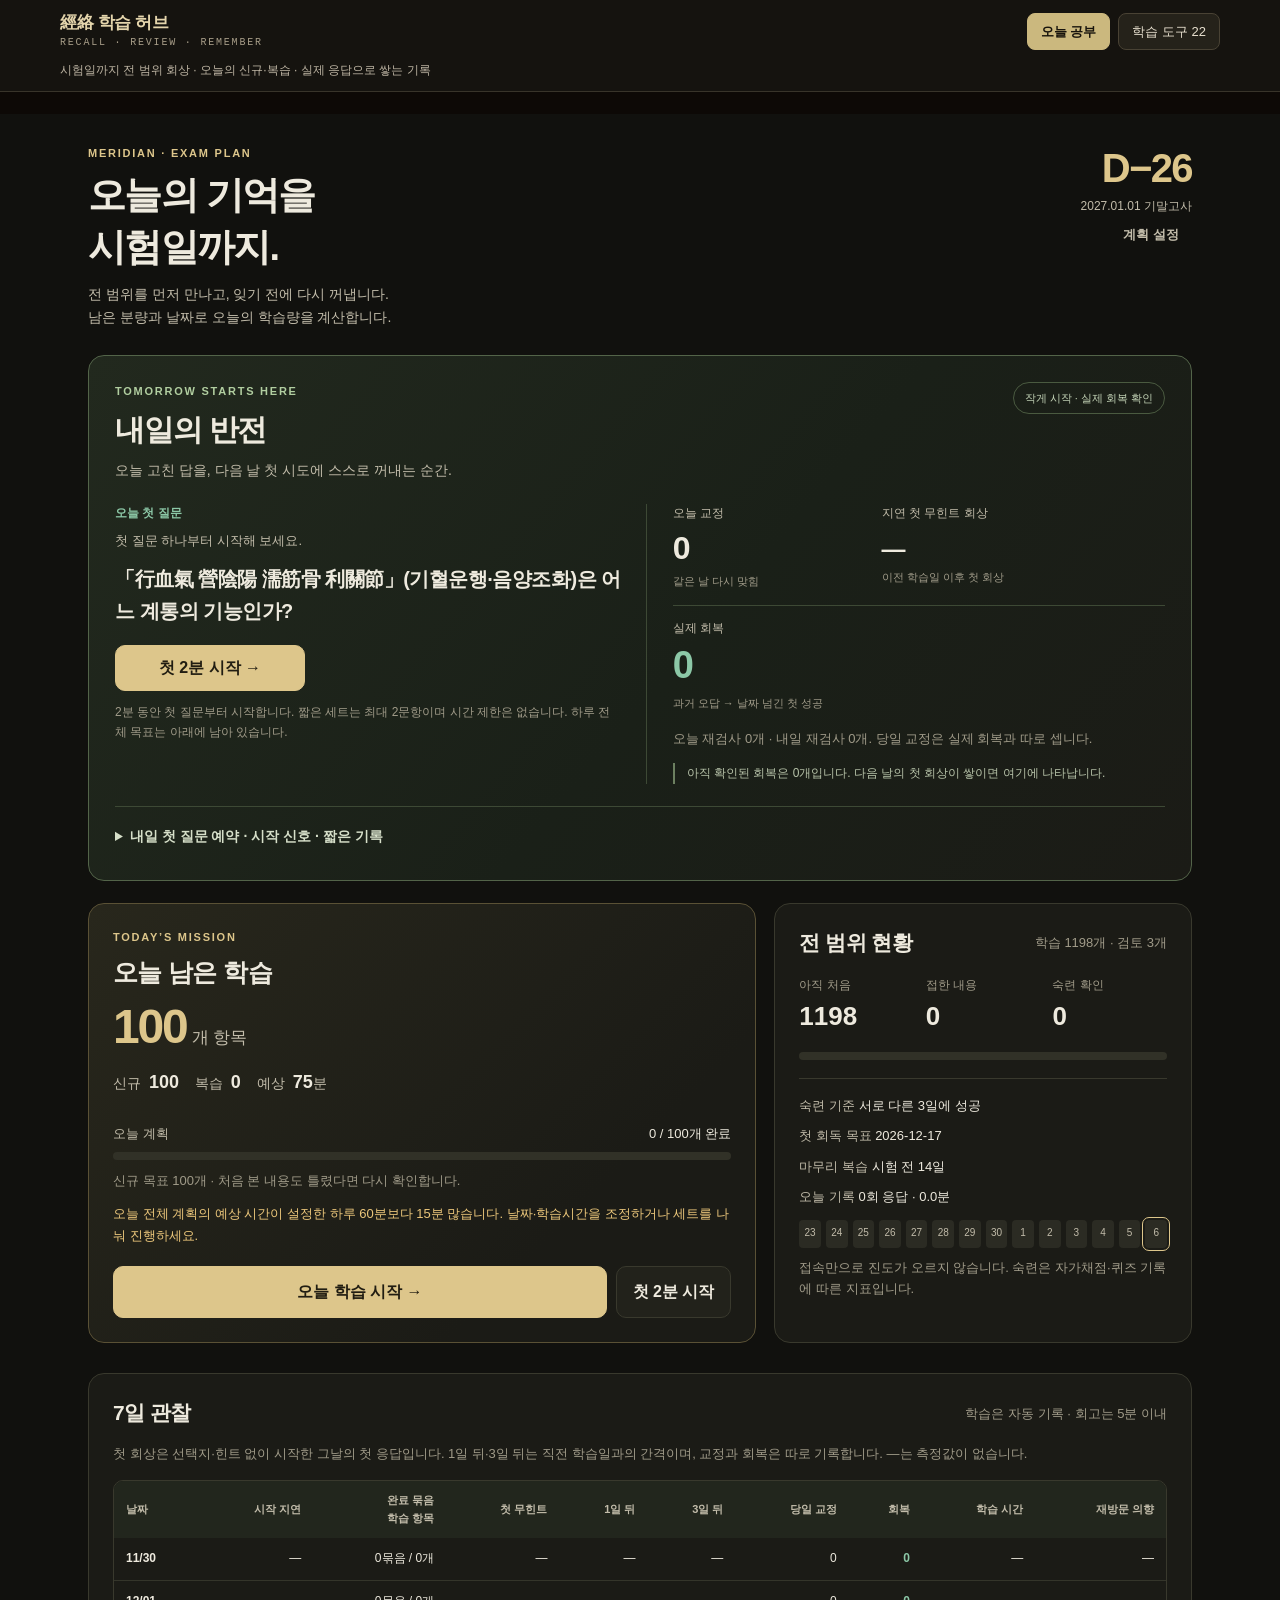
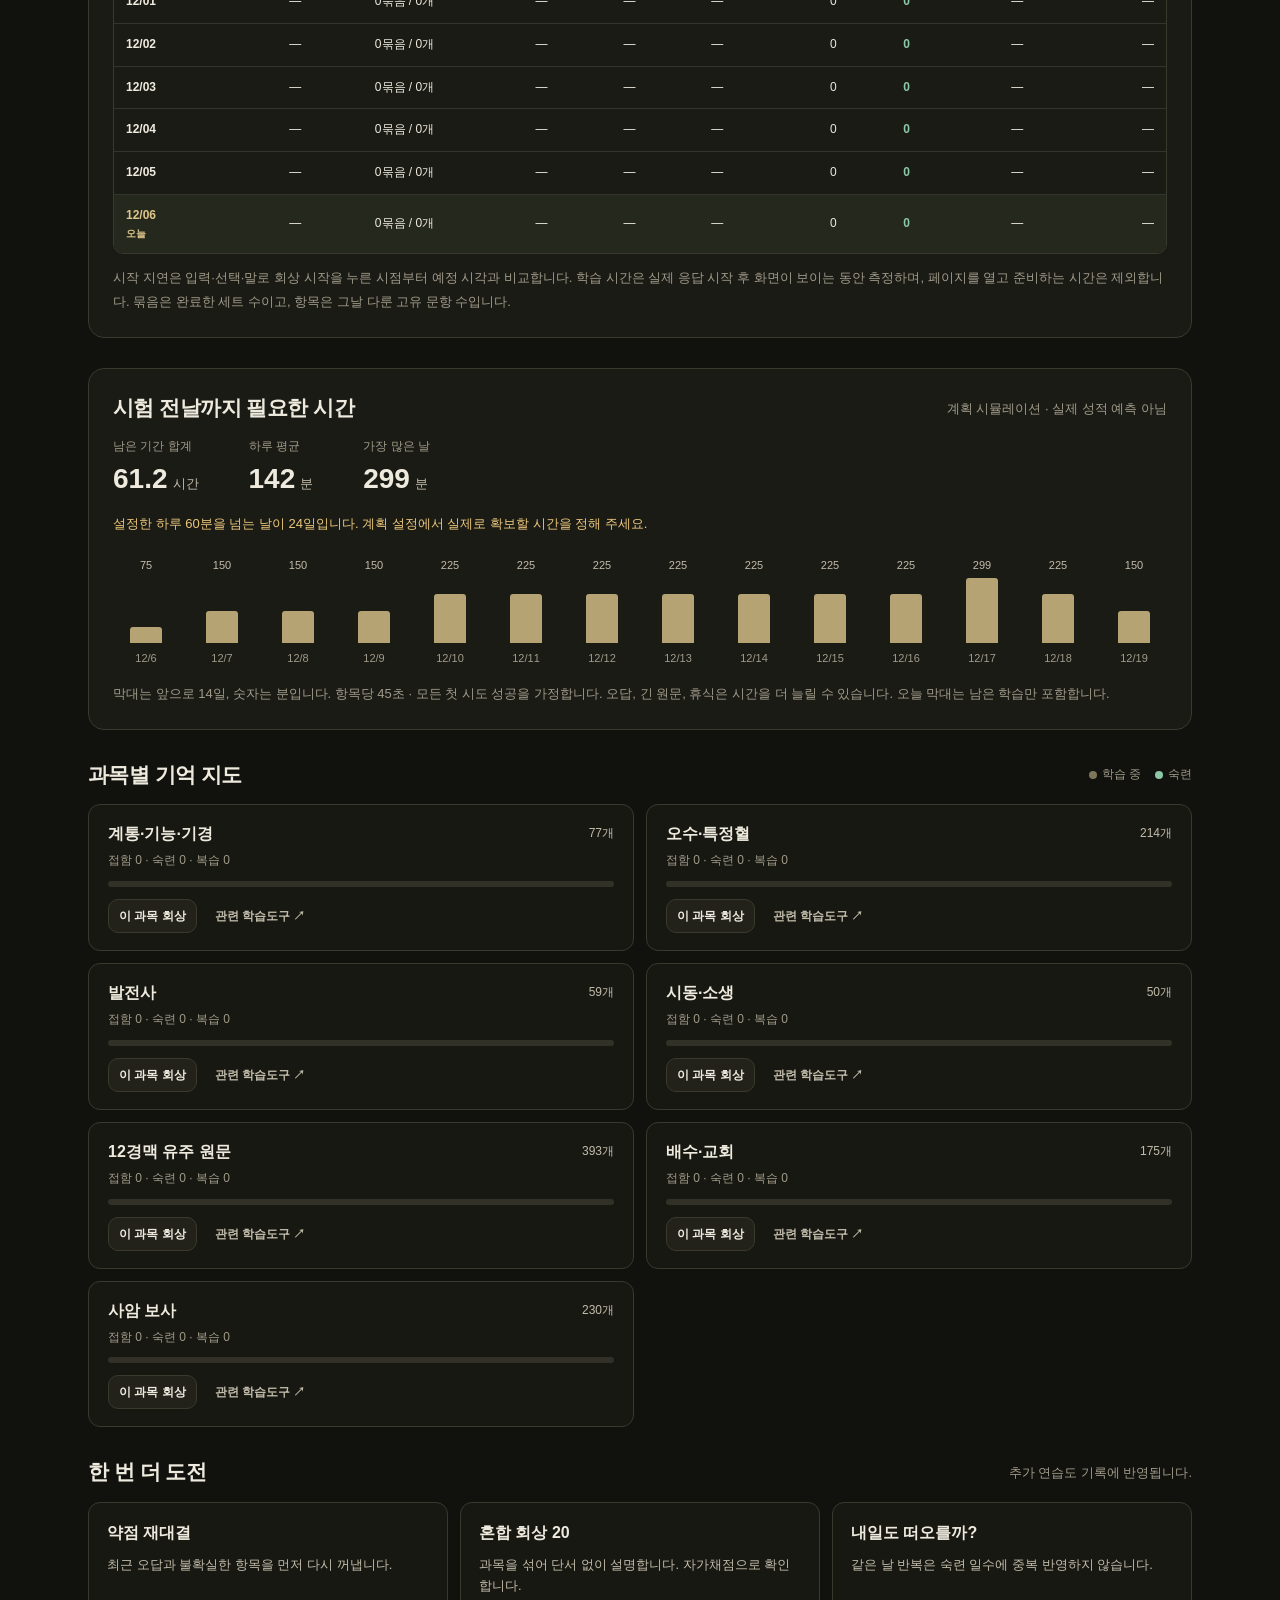
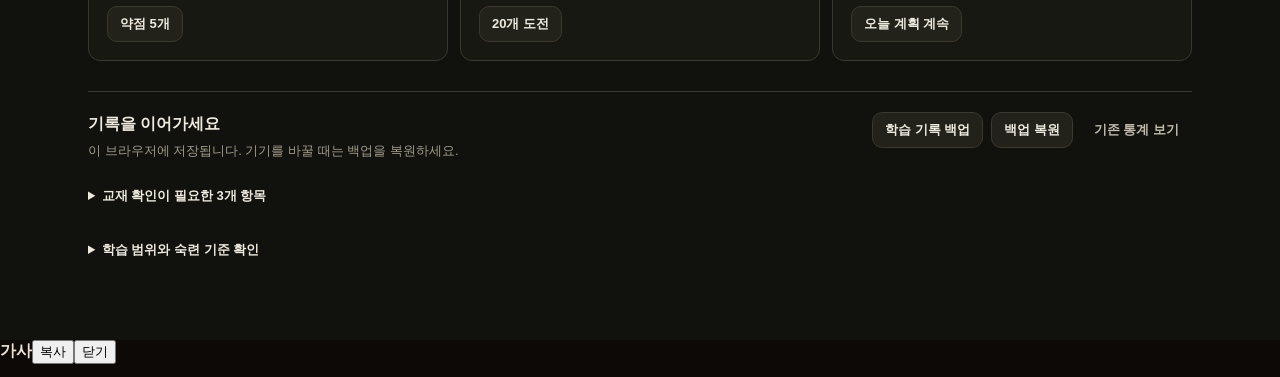
==== commit db1fc37c: "feat: integrate tomorrow-reversal study flow (v1.1.0) Add first-question reservations, fixed origina" ====
--- a/index.html
+++ b/index.html
@@ -3,11 +3,13 @@
 <head>
 <meta charset="UTF-8">
 <meta name="viewport" content="width=device-width, initial-scale=1.0">
-<title>경락 허브 — 시험일까지 전 범위 회상·복습</title>
-<meta name="description" content="시험일까지 남은 학습량을 계산하고, 경락·경혈·유주·사암 전 범위를 회상과 간격 복습으로 익힙니다.">
+<meta name="application-version" content="1.1.0">
+<title>경락 허브 — 내일의 반전 · 회상과 복습</title>
+<meta name="description" content="어제 막힌 답을 오늘 스스로 꺼내는 경락 학습. 첫 질문 예약, 무힌트 회상, 오답 재검사와 7일 관찰로 시험일까지 필요한 분량을 이어갑니다.">
 <script defer src="exam-catalog.js"></script>
-<script defer src="exam-engine.js"></script>
-<script defer src="exam-app.js"></script>
+<script defer src="exam-engine.js?v=20261103.1"></script>
+<script defer src="exam-storage.js?v=20261103.1"></script>
+<script defer src="exam-app.js?v=20261103.1"></script>
 <style>
   :root{ --hub-ink:#0f0d0a; --hub-bar:#171310; --hub-line:#3a3225; --hub-gold:#cbb87e; --hub-dim:#b2a994; }
   html,body{margin:0;padding:0;background:var(--hub-ink)}
@@ -35,7 +37,7 @@
   body{display:block !important}
   #mount>.wrap{margin-left:auto !important;margin-right:auto !important}
 </style>
-<link rel="stylesheet" href="exam.css">
+<link rel="stylesheet" href="exam.css?v=20261103.1">
 </head>
 <body>
 <div id="tabbar">
--- a/exam.css
+++ b/exam.css
@@ -145,6 +145,96 @@
 #exam-root .ex-day-cell[data-active="true"]{background:#3b5d49;color:#e7f3e8}
 #exam-root .ex-day-cell[data-today="true"]{outline:1px solid var(--ex-gold);outline-offset:2px}
 #exam-root .ex-empty{padding:30px 0;color:var(--ex-soft)}
+/* Reversal study fits the existing dashboard and preserves the legacy tools. */
+#exam-root .ex-reversal{margin-bottom:22px;padding:26px;background:linear-gradient(130deg,#22291e,#1a2018 55%,#1b1b16);border-color:#536449}
+#exam-root .ex-reversal-lead{display:flex;align-items:flex-start;justify-content:space-between;gap:18px;margin-bottom:22px}
+#exam-root .ex-reversal-lead h2{font-size:30px;letter-spacing:-.04em;margin-bottom:7px}
+#exam-root .ex-reversal-lead .ex-eyebrow{color:#b1cea0}
+#exam-root .ex-reversal-lead .ex-soft{font-size:14px}
+#exam-root .ex-reversal-tag{color:#c4d4b7;border:1px solid #4a5a40;border-radius:99px;padding:6px 11px;font-size:11px;white-space:nowrap;flex-shrink:0}
+#exam-root .ex-reversal-grid{display:grid;grid-template-columns:minmax(0,1.08fr) minmax(0,1fr);gap:26px}
+#exam-root .ex-first-question{min-width:0;padding-right:24px;border-right:1px solid #3d4935}
+#exam-root .ex-kicker{font-size:12px;font-weight:700;color:var(--ex-green);margin-bottom:6px}
+#exam-root .ex-cue{font-size:13px;color:var(--ex-soft)}
+#exam-root .ex-first-prompt{font-size:20px;line-height:1.6;font-weight:650;letter-spacing:-.025em;white-space:pre-wrap;overflow-wrap:anywhere;margin:12px 0 18px}
+#exam-root .ex-first-question>.ex-btn{min-width:190px}
+#exam-root .ex-start-note{margin-top:11px;font-size:12px;line-height:1.7}
+#exam-root .ex-next-cue{font-size:12px;color:#c9cfb3;margin-top:12px;padding-top:12px;border-top:1px dashed #46503b;overflow-wrap:anywhere}
+#exam-root .ex-reversal-outcomes{min-width:0;display:flex;flex-direction:column;justify-content:center}
+#exam-root .ex-reversal-metrics{display:grid;grid-template-columns:1fr 1.5fr;gap:15px 20px;margin-bottom:16px}
+#exam-root .ex-reversal-metrics>div{display:flex;flex-direction:column;gap:4px}
+#exam-root .ex-reversal-metrics span{font-size:12px;color:var(--ex-soft)}
+#exam-root .ex-reversal-metrics b{font-size:32px;font-variant-numeric:tabular-nums;line-height:1.25;color:var(--ex-text)}
+#exam-root .ex-reversal-metrics b.ex-ratio{font-size:24px;padding-top:6px}
+#exam-root .ex-reversal-metrics small{font-size:11px;color:var(--ex-muted)}
+#exam-root .ex-recovery-metric{grid-column:1/-1;padding-top:13px;border-top:1px solid #3d4935;position:relative}
+#exam-root .ex-recovery-metric b{color:var(--ex-green);font-size:38px}
+#exam-root .ex-no-recovery{font-size:12px;color:#b7c3a9;line-height:1.75;border-left:2px solid #6c8060;padding-left:12px;margin-top:13px}
+#exam-root .ex-recovered-list{list-style:none;margin:13px 0 0;padding:0;font-size:12px;color:var(--ex-soft)}
+#exam-root .ex-recovered-list li{padding:6px 0;overflow-wrap:anywhere}
+#exam-root .ex-recovered-list span{color:var(--ex-green);font-size:11px;margin-right:7px}
+#exam-root .ex-reversal-details{border-top:1px solid #3d4935;margin-top:22px;padding-top:12px}
+#exam-root .ex-reversal-details>summary{font-size:14px;color:#d6dfc9;font-weight:600;cursor:pointer;padding:6px 0}
+#exam-root .ex-reversal-controls{padding-top:14px;text-align:left}
+#exam-root .ex-reversal-controls h3{margin-bottom:5px}
+#exam-root .ex-reversal-form-grid{display:grid;grid-template-columns:minmax(0,2fr) minmax(150px,1fr);gap:14px;margin:16px 0}
+#exam-root .ex-reversal-controls select{max-width:100%;text-overflow:ellipsis}
+#exam-root .ex-reversal-controls input[type="time"]{color-scheme:dark}
+#exam-root .ex-control-actions{margin-top:15px;gap:9px}
+#exam-root .ex-form-status{min-height:20px;margin-top:8px}
+#exam-root .ex-booked{background:#162018;border:1px solid #3e5944;border-radius:9px;padding:12px 14px;margin-top:12px}
+#exam-root .ex-booked span{font-size:11px;color:var(--ex-green);font-weight:600}
+#exam-root .ex-booked p{font-size:14px;margin-top:4px;overflow-wrap:anywhere}
+#exam-root .ex-reflection{margin:22px 0 0;padding:18px 0 0;border:0;border-top:1px solid var(--ex-line);min-width:0}
+#exam-root .ex-reflection legend{font-size:14px;color:var(--ex-text);font-weight:600;padding:0 10px 0 0}
+#exam-root .ex-intent-options{display:flex;flex-wrap:wrap;gap:8px}
+#exam-root .ex-intent-options label{cursor:pointer;position:relative;flex:1;min-width:70px}
+#exam-root .ex-intent-options input{position:absolute;opacity:0;width:1px;height:1px}
+#exam-root .ex-intent-options span{display:flex;flex-direction:column;align-items:center;justify-content:center;border:1px solid #55503f;border-radius:8px;min-height:62px;padding:8px 10px;color:var(--ex-soft);font-size:11px;line-height:1.5;background:#171a14}
+#exam-root .ex-intent-options b{font-size:17px;font-weight:600;color:var(--ex-text)}
+#exam-root .ex-intent-options input:checked+span{border-color:var(--ex-gold);background:#302d1e;color:#eee2bd}
+#exam-root .ex-intent-options input:focus-visible+span{outline:3px solid var(--ex-gold);outline-offset:3px}
+#exam-root .ex-intent-options .ex-intent-skip{flex:0 0 auto;min-width:85px}
+#exam-root .ex-observation{min-width:0}
+#exam-root .ex-table-scroll{max-width:100%;overflow-x:auto;margin-top:16px;border:1px solid var(--ex-line);border-radius:10px;overscroll-behavior-x:contain}
+#exam-root .ex-table-scroll:focus-visible{outline:2px solid var(--ex-gold);outline-offset:3px}
+#exam-root .ex-observation-table{border-collapse:collapse;width:100%;min-width:900px;font-size:12px;font-variant-numeric:tabular-nums;text-align:right}
+#exam-root .ex-observation-table th,#exam-root .ex-observation-table td{padding:11px 12px;border-bottom:1px solid #34352a;white-space:nowrap}
+#exam-root .ex-observation-table thead th{background:#22261d;color:var(--ex-soft);font-size:11px;font-weight:600;line-height:1.6}
+#exam-root .ex-observation-table th:first-child{text-align:left;position:sticky;left:0;background:#1b1b16;z-index:1}
+#exam-root .ex-observation-table thead th:first-child{background:#22261d}
+#exam-root .ex-observation-table tr:last-child th,#exam-root .ex-observation-table tr:last-child td{border-bottom:0}
+#exam-root .ex-observation-table [data-today="true"]{background:#25281d}
+#exam-root .ex-observation-table [data-today="true"] th:first-child{background:#25281d;color:var(--ex-gold)}
+#exam-root .ex-observation-table small{display:block;font-size:10px;color:var(--ex-gold)}
+#exam-root .ex-recovery-cell{color:var(--ex-green);font-weight:650}
+#exam-root .ex-observation-note{margin-top:12px;line-height:1.8}
+#exam-root .ex-recall-actions{display:flex;flex-wrap:wrap;align-items:center;gap:10px;margin-top:12px}
+#exam-root .ex-recall-actions p{flex:1;min-width:170px;font-size:12px}
+#exam-root .ex-textarea[readonly]{background:#202018;color:#d4cdb9;border-style:dashed}
+#exam-root .ex-answer-comparison{display:grid;grid-template-columns:1fr 1fr;gap:14px;margin-top:22px;align-items:start}
+#exam-root .ex-answer-comparison>.ex-original,#exam-root .ex-answer-comparison>.ex-answer{background:#202219;border:1px solid #3d4734;border-radius:10px;padding:16px;margin:0;white-space:pre-wrap;overflow-wrap:anywhere;font-size:17px;line-height:1.8}
+#exam-root .ex-answer-comparison>.ex-original{border-color:#4d4834;background:#242219;color:#ded5b9}
+#exam-root .ex-original p{white-space:pre-wrap;overflow-wrap:anywhere}
+#exam-root .ex-selected-answer{margin-top:12px!important;padding-top:10px;border-top:1px solid #4a4432}
+#exam-root .ex-selected-answer span{display:block;color:var(--ex-muted);font-size:11px}
+#exam-root .ex-grade-help{margin-top:16px;line-height:1.8}
+#exam-root .ex-prior-answer{margin-top:16px;padding:12px 14px;border:1px solid var(--ex-line);border-radius:9px;color:var(--ex-soft);font-size:13px}
+#exam-root .ex-prior-answer summary{cursor:pointer;color:var(--ex-gold)}
+#exam-root .ex-prior-answer p{margin-top:9px;white-space:pre-wrap;overflow-wrap:anywhere}
+#exam-root .ex-rescue-note{padding:10px 14px;background:#21271b;border-radius:9px}
+#exam-root .ex-remaining-plan{margin-top:14px}
+#exam-root .ex-checkpoint-note{margin:18px 0}
+#exam-root .ex-checkpoint-planning{margin-top:26px;border-top:1px solid var(--ex-line);padding-top:10px}
+#exam-root .ex-checkpoint-actions{justify-content:center;margin-top:24px}
+#exam-root .ex-missed-details{margin-top:20px;text-align:left;font-size:13px}
+#exam-root .ex-missed-details>summary{cursor:pointer;color:var(--ex-gold)}
+#exam-root .ex-missed-details .ex-review-list{margin:10px 0 0;max-width:none}
+#exam-root .ex-review-list .ex-missed-original{color:#d5bd8b}
+#exam-root summary:focus-visible{outline:3px solid var(--ex-gold);outline-offset:3px;border-radius:4px}
+@media(max-width:900px){#exam-root .ex-reversal-grid{gap:18px}#exam-root .ex-first-question{padding-right:18px}#exam-root .ex-reversal-tag{display:none}}
+@media(max-width:760px){#exam-root .ex-reversal-grid{grid-template-columns:1fr}#exam-root .ex-first-question{padding-right:0;border-right:0;padding-bottom:20px;border-bottom:1px solid #3d4935}#exam-root .ex-reversal-metrics{grid-template-columns:1fr 1.6fr 1fr;gap:12px}#exam-root .ex-recovery-metric{grid-column:auto;border:0;padding:0}#exam-root .ex-recovery-metric b{font-size:32px}#exam-root .ex-reversal-lead h2{font-size:27px}#exam-root .ex-first-prompt{font-size:19px}#exam-root .ex-reversal-form-grid{grid-template-columns:1fr 160px}}
+@media(max-width:540px){#exam-root .ex-reversal-form-grid,#exam-root .ex-answer-comparison{grid-template-columns:1fr}#exam-root .ex-reversal-metrics{grid-template-columns:1fr 1.5fr}#exam-root .ex-recovery-metric{grid-column:1/-1;padding-top:12px;border-top:1px solid #3d4935}#exam-root .ex-first-question>.ex-btn{width:100%}#exam-root .ex-intent-options{gap:6px}#exam-root .ex-intent-options label{min-width:50px}#exam-root .ex-intent-options span{padding:8px 5px;font-size:10px}#exam-root .ex-intent-options .ex-intent-skip{flex-basis:100%;min-width:0}#exam-root .ex-intent-skip span{min-height:36px}#exam-root .ex-control-actions>.ex-btn{width:100%}#exam-root .ex-checkpoint-actions>.ex-btn{width:100%}#exam-root .ex-answer-comparison>.ex-original,#exam-root .ex-answer-comparison>.ex-answer{font-size:16px}}
 #exam-live{min-height:22px;color:#d9c69a;font:13px/1.5 'Apple SD Gothic Neo','Malgun Gothic',sans-serif;max-width:1104px;margin:0 auto;padding:0 20px}
 @media(max-width:760px){#exam-root{padding:24px 18px 52px}#exam-root .ex-main-grid{grid-template-columns:1fr}#exam-root .ex-top{gap:12px}#exam-root .ex-card{padding:20px}#exam-root .ex-challenges{grid-template-columns:1fr}#exam-root .ex-challenge{display:grid;grid-template-columns:1fr auto;align-items:center}#exam-root .ex-challenge p{grid-row:2;grid-column:1}#exam-root .ex-challenge button{grid-column:2;grid-row:1/3}#exam-root .ex-question-card{padding:24px}#exam-root .ex-settings-grid{grid-template-columns:1fr}#exam-root .ex-dday{font-size:32px}#tabbar{padding:10px 14px}#hub-hint{display:none}}
 @media(max-width:480px){#exam-root{padding:20px 14px 42px}#exam-root .ex-topics{grid-template-columns:1fr}#exam-root .ex-deadline{min-width:84px}#exam-root .ex-date{font-size:11px}#exam-root .ex-intro{font-size:13px}#exam-root .ex-grades{grid-template-columns:repeat(2,1fr)}#exam-root .ex-coverage-list{grid-template-columns:1fr}#exam-root .ex-question-card{padding:20px}#exam-root .ex-top{margin-bottom:18px}#exam-root .ex-checkpoint{padding:24px 18px}#tabbar .brand{font-size:14px}#tabbar .brand small{font-size:9px}#tabbar .tab,#hub-tools-toggle{font-size:12px;padding:7px 9px}#exam-root .ex-day-strip{gap:3px}}
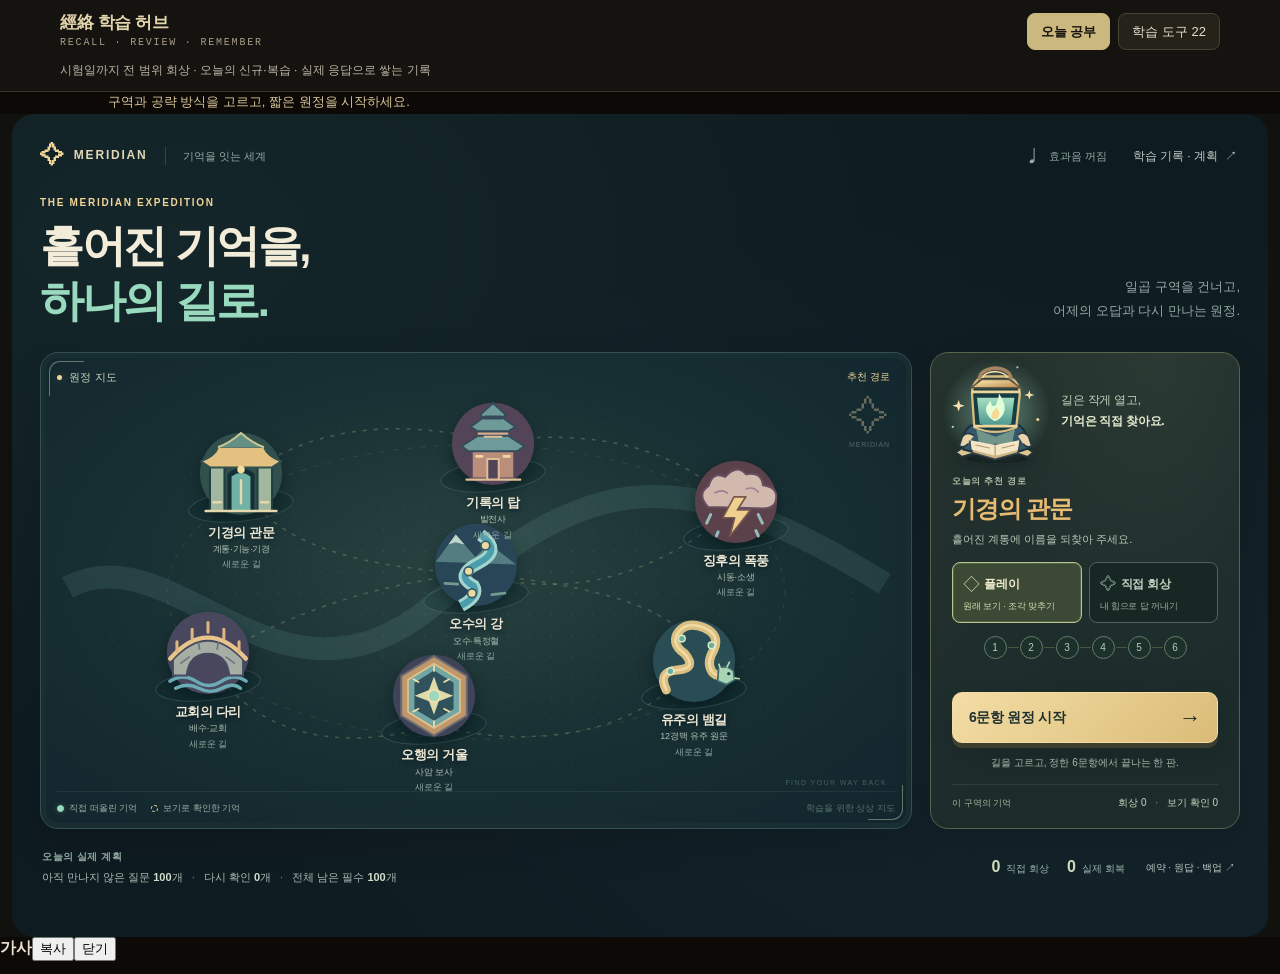
==== commit 1febd6e6: "feat: add playable Meridian Expedition v1.2.0 Replace the default dashboard with seven study regions" ====
--- a/index.html
+++ b/index.html
@@ -3,13 +3,14 @@
 <head>
 <meta charset="UTF-8">
 <meta name="viewport" content="width=device-width, initial-scale=1.0">
-<meta name="application-version" content="1.1.0">
-<title>경락 허브 — 내일의 반전 · 회상과 복습</title>
-<meta name="description" content="어제 막힌 답을 오늘 스스로 꺼내는 경락 학습. 첫 질문 예약, 무힌트 회상, 오답 재검사와 7일 관찰로 시험일까지 필요한 분량을 이어갑니다.">
+<meta name="application-version" content="1.2.0">
+<title>경락 원정 — 여섯 관문, 한 판의 기억</title>
+<meta name="description" content="일곱 학습 구역을 탐험하는 경락 원정. 원문 선택지 대결, 유주 순서 퍼즐, 직접 회상과 실제 오답 재대결을 최대 여섯 문항의 한 판으로 이어갑니다.">
 <script defer src="exam-catalog.js"></script>
-<script defer src="exam-engine.js?v=20261103.1"></script>
-<script defer src="exam-storage.js?v=20261103.1"></script>
-<script defer src="exam-app.js?v=20261103.1"></script>
+<script defer src="exam-engine.js?v=20261104.1"></script>
+<script defer src="exam-expedition.js?v=20261104.1"></script>
+<script defer src="exam-storage.js?v=20261104.1"></script>
+<script defer src="exam-app.js?v=20261104.1"></script>
 <style>
   :root{ --hub-ink:#0f0d0a; --hub-bar:#171310; --hub-line:#3a3225; --hub-gold:#cbb87e; --hub-dim:#b2a994; }
   html,body{margin:0;padding:0;background:var(--hub-ink)}
@@ -37,7 +38,8 @@
   body{display:block !important}
   #mount>.wrap{margin-left:auto !important;margin-right:auto !important}
 </style>
-<link rel="stylesheet" href="exam.css?v=20261103.1">
+<link rel="stylesheet" href="exam.css?v=20261104.1">
+<link rel="stylesheet" href="expedition.css?v=20261104.1">
 </head>
 <body>
 <div id="tabbar">
--- a/expedition.css
+++ b/expedition.css
@@ -0,0 +1,557 @@
+/* The expedition shares the scheduler, but has its own finite, playable scene. */
+#exam-root[data-scene="world"],#exam-root[data-scene="play"],#exam-root[data-scene="complete"]{
+  --xp-bg:#0e1b20;--xp-panel:#17282d;--xp-line:#34484a;--xp-text:#f2ecd9;--xp-soft:#becbc2;--xp-muted:#92aaa2;--xp-gold:#f0d598;--xp-jade:#99d9bd;
+  --ex-text:var(--xp-text);--ex-soft:var(--xp-soft);--ex-muted:var(--xp-muted);--ex-gold:var(--xp-gold);
+  max-width:1256px;padding:24px 28px 50px;color:var(--xp-text);isolation:isolate;scroll-margin-top:100px;
+}
+#exam-root .xp-home,#exam-root .xp-play,#exam-root .xp-complete{position:relative;min-width:0}
+#exam-root .xp-home::before,#exam-root .xp-play::before,#exam-root .xp-complete::before{
+  content:"";position:absolute;z-index:-1;inset:-24px -28px -50px;pointer-events:none;
+  background:radial-gradient(ellipse at 12% 15%,#203c3d55,transparent 55%),radial-gradient(ellipse at 85% 75%,#25394b45,transparent 60%),var(--xp-bg);
+  border-radius:22px;
+}
+#exam-root .xp-art{display:block;width:100%;height:auto;overflow:visible;flex-shrink:0;pointer-events:none}
+#exam-root .xp-eyebrow{font-size:10px;line-height:1.6;letter-spacing:.17em;font-weight:700;color:var(--xp-gold);text-transform:uppercase}
+#exam-root .xp-tiny-label{display:block;font-size:10px;font-weight:650;letter-spacing:.05em;color:var(--xp-muted)}
+#exam-root .xp-text-button{display:inline-flex;align-items:center;justify-content:center;gap:7px;padding:7px 3px;min-height:36px;color:var(--xp-soft);background:transparent;border:0;border-radius:5px;font-size:12px;line-height:1.55;text-align:center;text-decoration:none;transition:color .15s}
+#exam-root .xp-text-button:hover{color:var(--xp-gold)}
+#exam-root .xp-text-button.is-active{color:var(--xp-gold)}
+#exam-root .xp-primary,#exam-root .xp-secondary{display:flex;align-items:center;justify-content:center;gap:16px;width:100%;min-height:54px;border-radius:10px;padding:14px 18px;font-size:15px;line-height:1.5;font-weight:750;text-align:center;letter-spacing:-.025em;transition:transform .16s,background .16s,box-shadow .16s;touch-action:manipulation}
+#exam-root .xp-primary{color:#1f302e;background:linear-gradient(135deg,#f3dda5,#dabc77);border:1px solid #f5dda2;box-shadow:0 5px 0 #816d4055,0 9px 25px #0002}
+#exam-root .xp-primary:hover:not(:disabled){background:linear-gradient(135deg,#fff0be,#edd292);box-shadow:0 5px 0 #816d4077,0 10px 28px #0004;transform:translateY(-1px)}
+#exam-root .xp-primary:active:not(:disabled){transform:translateY(2px);box-shadow:0 2px 0 #816d4077}
+#exam-root .xp-primary>span:last-child{margin-left:auto;font-size:22px;line-height:1}
+#exam-root .xp-primary>.xp-key{font-size:10px;letter-spacing:.04em;border:1px solid #7269436b;border-radius:4px;padding:5px 6px;opacity:.8}
+#exam-root .xp-primary:disabled{color:#a5b3a9;background:#2b3f41;border-color:#405b59;box-shadow:none;opacity:.7;transform:none}
+#exam-root .xp-secondary{background:#172b30;border:1px solid #59716b;color:#e2e7d4;box-shadow:0 3px 0 #0002}
+#exam-root .xp-secondary:hover:not(:disabled){background:#233b3d;border-color:#a0bbaa;transform:translateY(-1px)}
+#exam-root .xp-home button:focus-visible,#exam-root .xp-play button:focus-visible,#exam-root .xp-complete button:focus-visible,#exam-root .xp-play textarea:focus-visible,#exam-root .xp-play summary:focus-visible{outline:3px solid #f3da96;outline-offset:5px}
+#exam-root .xp-home button:disabled,#exam-root .xp-play button:disabled,#exam-root .xp-complete button:disabled{cursor:default}
+#exam-root .xp-plan-return{margin-bottom:16px}
+#exam-root .xp-topbar{display:flex;align-items:center;justify-content:space-between;gap:16px;min-height:32px}
+#exam-root .xp-wordmark{display:flex;align-items:center;gap:8px;font-size:12px;font-weight:750;letter-spacing:.15em;color:#e1d7b6;white-space:nowrap}
+#exam-root .xp-wordmark-mark{font-size:24px;line-height:1;color:var(--xp-gold)}
+#exam-root .xp-wordmark>span:last-child:not(.xp-wordmark-mark){font-size:11px;letter-spacing:0;color:var(--xp-muted);font-weight:400;margin-left:9px;padding-left:17px;border-left:1px solid var(--xp-line)}
+#exam-root .xp-topbar nav{display:flex;align-items:center;gap:20px;flex-shrink:0}
+#exam-root .xp-sound{font-size:11px;color:var(--xp-muted);white-space:nowrap}
+#exam-root .xp-sound>span{font-size:18px;line-height:1}
+#exam-root .xp-sound[aria-pressed="true"]{color:var(--xp-jade)}
+#exam-root .xp-home-heading{display:flex;justify-content:space-between;align-items:flex-end;gap:24px;margin:21px 0 24px}
+#exam-root .xp-home-heading .xp-eyebrow{margin-bottom:7px}
+#exam-root .xp-home-heading h1{font-size:clamp(30px,3.5vw,44px);line-height:1.25;font-weight:720;letter-spacing:-.055em;color:var(--xp-text)}
+#exam-root .xp-home-heading h1 em{font-style:normal;color:var(--xp-jade)}
+#exam-root .xp-home-heading>p{font-size:13px;line-height:1.85;color:var(--xp-muted);text-align:right;margin-bottom:5px}
+#exam-root .xp-world-layout{display:grid;grid-template-columns:minmax(0,1fr) 310px;gap:18px;align-items:stretch}
+#exam-root .xp-map-panel{min-width:0;border:1px solid #365052;border-radius:18px;background:radial-gradient(ellipse at 48% 45%,#294240,#172e32 55%,#12262d);box-shadow:inset 0 0 0 5px #182e31,0 14px 36px #0002;position:relative;padding:10px 16px 12px;overflow:hidden}
+#exam-root .xp-map-panel::before,#exam-root .xp-map-panel::after{content:"";position:absolute;width:35px;height:35px;pointer-events:none;z-index:3;opacity:.6}
+#exam-root .xp-map-panel::before{top:8px;left:8px;border-top:1px solid #9aaf94;border-left:1px solid #9aaf94;border-radius:11px 0 0}
+#exam-root .xp-map-panel::after{bottom:8px;right:8px;border-bottom:1px solid #9aaf94;border-right:1px solid #9aaf94;border-radius:0 0 11px}
+#exam-root .xp-map-label{display:flex;align-items:center;justify-content:space-between;gap:12px;position:relative;z-index:3;font-size:11px;color:#cad4bb;letter-spacing:.02em}
+#exam-root .xp-map-label>span{display:flex;align-items:center;gap:7px}
+#exam-root .xp-map-label i{display:inline-block;width:5px;height:5px;border-radius:50%;background:var(--xp-gold);box-shadow:0 0 10px #e6cf8355}
+#exam-root .xp-map-label .xp-text-button{font-size:10px;padding:5px;min-height:28px}
+#exam-root .xp-world-map{height:398px;position:relative;margin:2px 0 0;isolation:isolate}
+#exam-root .xp-map-grain{position:absolute;inset:-20px;opacity:.2;pointer-events:none;background-image:radial-gradient(#bdceb5 1px,transparent 1px);background-size:21px 21px;mask-image:radial-gradient(ellipse,#0008,transparent 78%)}
+#exam-root .xp-world-lines{position:absolute;inset:0;width:100%;height:100%;overflow:visible;pointer-events:none;z-index:-1}
+#exam-root .xp-world-lines path{fill:none;stroke:#a2ad7f55;stroke-width:1.5;stroke-dasharray:4 7;vector-effect:non-scaling-stroke}
+#exam-root .xp-world-lines .xp-map-river{stroke:#80bbb322;stroke-width:23;stroke-dasharray:none}
+#exam-root .xp-map-orbit{fill:none;stroke:#8ea99d25;stroke-width:1;stroke-dasharray:1 7}
+#exam-root .xp-map-orbit-inner{stroke:#c4bd8620;stroke-dasharray:5 8}
+#exam-root .xp-map-compass{position:absolute;right:5px;top:2px;display:flex;flex-direction:column;align-items:center;font-size:7px;letter-spacing:.12em;color:#a4b9aa70}
+#exam-root .xp-map-compass>span{font-size:40px;line-height:1.1;color:#dbce9f66}
+#exam-root .xp-region{position:absolute;left:var(--rx);top:var(--ry);transform:translate(-50%,-32%);display:flex;align-items:center;flex-direction:column;width:136px;padding:0 3px 7px;border:0;background:transparent;color:var(--xp-text);border-radius:18px;z-index:2;text-align:center;outline-offset:4px;transition:filter .2s}
+#exam-root .xp-region[data-region="history"]{margin-top:10px}
+#exam-root .xp-region[data-region="saam"]{margin-top:-20px}
+#exam-root .xp-region:hover{z-index:4;filter:brightness(1.15)}
+#exam-root .xp-region-island{display:block;position:relative;width:106px;height:88px;isolation:isolate}
+#exam-root .xp-region-island>.xp-art{position:absolute;width:108px;height:108px;left:50%;bottom:-5px;transform:translateX(-50%);filter:drop-shadow(0 7px 8px #00111477);transition:transform .2s}
+#exam-root .xp-region-halo{display:block;position:absolute;inset:55px 0 1px;border:1px solid #82a7a944;border-radius:50%;background:#001e2533;z-index:-1;transform:rotate(-6deg);transition:box-shadow .2s,border-color .2s}
+#exam-root .xp-region:hover .xp-region-island>.xp-art,#exam-root .xp-region.is-selected .xp-region-island>.xp-art{transform:translateX(-50%) translateY(-4px)}
+#exam-root .xp-region.is-selected .xp-region-halo{border-color:var(--region);background:var(--region);box-shadow:0 0 23px 6px color-mix(in srgb,var(--region) 25%,transparent);opacity:.55}
+#exam-root .xp-region.is-selected::before{content:"";position:absolute;inset:-6px 0 -2px;border:1px solid color-mix(in srgb,var(--region) 40%,transparent);border-radius:70px 70px 13px 13px;background:linear-gradient(transparent,color-mix(in srgb,var(--region) 7%,transparent));z-index:-1}
+#exam-root .xp-region.is-lit .xp-region-halo{border-color:var(--xp-jade);box-shadow:0 0 12px #92d8ac55}
+#exam-root .xp-region.is-recognized:not(.is-lit) .xp-region-halo{border-color:var(--region);border-style:dashed;box-shadow:0 0 10px #d8be7244}
+#exam-root .xp-region-name{display:block;font-size:13px;line-height:1.5;font-weight:750;letter-spacing:-.03em;text-shadow:0 2px 5px #0c2027}
+#exam-root .xp-region.is-selected .xp-region-name{color:var(--region)}
+#exam-root .xp-region-topic{display:block;font-size:9px;line-height:1.7;color:#b1c3b6;letter-spacing:-.02em}
+#exam-root .xp-region-memory{display:block;font-size:9px;line-height:1.6;color:#8eaaa3;letter-spacing:0}
+#exam-root .xp-region.is-lit .xp-region-memory{color:var(--xp-jade)}
+#exam-root .xp-region.is-recognized:not(.is-lit) .xp-region-memory{color:var(--xp-gold)}
+#exam-root .xp-map-caption{position:absolute;right:8px;bottom:3px;font-size:7px;letter-spacing:.2em;color:#809f9477}
+#exam-root .xp-map-legend{position:relative;display:flex;align-items:center;gap:14px;flex-wrap:wrap;min-height:24px;padding-top:10px;border-top:1px solid #57716b33;color:#9ab2a6;font-size:9px;line-height:1.5}
+#exam-root .xp-map-legend>span{display:flex;align-items:center;gap:5px}
+#exam-root .xp-map-legend i{display:inline-block;width:7px;height:7px;border-radius:50%;border:1px solid var(--xp-jade)}
+#exam-root .xp-map-legend .xp-legend-lit{background:var(--xp-jade);box-shadow:0 0 5px #8fc7a955}
+#exam-root .xp-map-legend .xp-legend-choice{border-style:dashed;border-color:var(--xp-gold);background:transparent}
+#exam-root .xp-map-legend .xp-map-note{margin-left:auto;color:#86a29799;font-size:9px}
+#exam-root .xp-departure{position:relative;display:flex;flex-direction:column;gap:13px;min-width:0;padding:18px 21px 16px;border:1px solid #59624b;border-radius:18px;background:radial-gradient(ellipse at 75% 0,#4c58473b,transparent 53%),linear-gradient(135deg,#25332e,#1c2c2b 65%);box-shadow:0 12px 36px #0002}
+#exam-root .xp-guide-welcome{display:flex;align-items:center;gap:3px;height:98px;margin:-9px -9px 1px}
+#exam-root .xp-guide-hero{width:123px;height:123px;filter:drop-shadow(0 5px 9px #050e1555);margin-left:-9px}
+#exam-root .xp-guide-welcome>p{color:#c1d2bd;font-size:12px;line-height:1.8;padding-left:1px;letter-spacing:-.02em}
+#exam-root .xp-guide-welcome strong{color:#e5ebce;font-weight:600}
+#exam-root .xp-route-intro .xp-eyebrow{font-size:9px;letter-spacing:.08em;color:#acbaa4;margin-bottom:4px}
+#exam-root .xp-route-intro h2{font-size:24px;line-height:1.4;font-weight:750;letter-spacing:-.045em;color:var(--region)}
+#exam-root .xp-route-intro>p:last-child{font-size:11px;line-height:1.7;color:#b8c7b6;margin-top:4px;word-break:keep-all}
+#exam-root .xp-approaches{display:grid;grid-template-columns:1fr 1fr;gap:7px}
+#exam-root .xp-approaches>button{display:grid;grid-template-columns:16px auto;grid-template-rows:auto auto;gap:1px 5px;align-items:center;text-align:left;min-height:61px;border:1px solid #50635b;border-radius:8px;background:#172724;color:#c4d0c1;padding:8px 10px;line-height:1.5}
+#exam-root .xp-approaches>button>span{font-size:17px;color:#9db5a6}
+#exam-root .xp-approaches strong{font-size:12px;font-weight:650;letter-spacing:-.02em}
+#exam-root .xp-approaches small{grid-column:1/-1;font-size:9px;color:#9caf9f;letter-spacing:-.015em}
+#exam-root .xp-approaches>button[aria-pressed="true"]{border-color:#b7c791;background:#3c4934;color:#f0edd1;box-shadow:inset 0 0 0 1px #b3c78d33}
+#exam-root .xp-approaches>button[aria-pressed="true"]>span,#exam-root .xp-approaches>button[aria-pressed="true"] small{color:#d5dfb8}
+#exam-root .xp-departure-route{display:flex;justify-content:center;align-items:center;gap:13px;min-height:24px;margin:0 0 -3px}
+#exam-root .xp-departure-route>span{position:relative;display:flex;justify-content:center;align-items:center;border:1px solid #667d66;width:23px;height:23px;flex:0 0 23px;border-radius:50%;background:#1c302c;color:#b8ceb3;font-size:10px;font-variant-numeric:tabular-nums}
+#exam-root .xp-departure-route>span+span::before{content:"";position:absolute;width:11px;height:1px;background:#7b926666;left:-13px;top:10px}
+#exam-root .xp-departure-route>span.is-boss{font-size:18px;color:#d6bddf;border-color:#917fa4;background:#393347}
+#exam-root .xp-boss-teaser{font-size:10px;color:#c5b9d5;text-align:center;line-height:1.5;margin-top:-7px!important}
+#exam-root .xp-boss-teaser>span{font-size:16px;margin-right:4px}
+#exam-root .xp-boss-teaser b{font-weight:600;color:#e0cee8}
+#exam-root .xp-departure>.xp-primary{margin-top:auto;font-size:14px;min-height:51px;padding:13px 16px}
+#exam-root .xp-room-promise{text-align:center;font-size:10px;line-height:1.7;color:#a9bbaa;word-break:keep-all}
+#exam-root .xp-departure>.xp-room-promise{margin-top:-2px}
+#exam-root .xp-region-proof{display:flex;align-items:center;justify-content:space-between;flex-wrap:wrap;gap:4px 12px;padding-top:10px;border-top:1px solid #63715b44;font-size:9px;color:#a5b79e}
+#exam-root .xp-region-proof b{font-size:10px;color:#c9d4bd;font-weight:500}
+#exam-root .xp-region-proof i{font-style:normal;margin:0 6px;color:#8c9a7f}
+#exam-root .xp-home-foot{display:flex;align-items:center;justify-content:space-between;flex-wrap:wrap;gap:14px 30px;margin-top:20px;padding:0 2px}
+#exam-root .xp-home-foot>div>p{font-size:11px;color:#a8bdb3;line-height:1.7;margin-top:3px}
+#exam-root .xp-home-foot>div>p>b{font-weight:650;color:#cfddcc}
+#exam-root .xp-home-foot>div>p>span{color:#6c9285;margin:0 6px}
+#exam-root .xp-world-proof{display:flex;align-items:center;gap:18px;font-size:10px;color:#9cb9ac}
+#exam-root .xp-world-proof>span>b{color:#d1dfbf;margin-right:3px;font-size:16px;font-weight:600}
+#exam-root .xp-world-proof .xp-text-button{font-size:10px}
+@media(min-width:1300px){#exam-root .xp-world-map{height:412px}#exam-root .xp-region-island{width:117px;height:96px}#exam-root .xp-region-island>.xp-art{width:119px;height:119px}#exam-root .xp-region-name{font-size:14px}}
+@media(max-width:1080px){
+  #exam-root .xp-world-layout{grid-template-columns:minmax(0,1fr) 286px;gap:14px}
+  #exam-root .xp-departure{padding:16px;gap:12px}
+  #exam-root .xp-world-map{height:414px}
+  #exam-root .xp-region{width:112px}
+  #exam-root .xp-region-island{width:94px;height:84px}
+  #exam-root .xp-region-island>.xp-art{width:97px;height:97px}
+  #exam-root .xp-region-name{font-size:12px}
+  #exam-root .xp-region-topic{font-size:8px}
+  #exam-root .xp-region-memory{font-size:8px}
+  #exam-root .xp-map-legend{gap:7px}
+  #exam-root .xp-map-legend .xp-map-note{display:none}
+}
+@media(max-width:820px){
+  #exam-root[data-scene="world"],#exam-root[data-scene="play"],#exam-root[data-scene="complete"]{padding:18px 20px 40px}
+  #exam-root .xp-home::before,#exam-root .xp-play::before,#exam-root .xp-complete::before{inset:-18px -20px -40px;border-radius:0}
+  #exam-root .xp-world-layout{grid-template-columns:minmax(0,1fr) 255px;gap:12px}
+  #exam-root .xp-home-heading h1{font-size:33px}
+  #exam-root .xp-home-heading{margin:17px 0 19px}
+  #exam-root .xp-home-heading>p{font-size:11px}
+  #exam-root .xp-region{width:100px}
+  #exam-root .xp-region-island{width:83px;height:78px}
+  #exam-root .xp-region-island>.xp-art{width:88px;height:88px}
+  #exam-root .xp-region-name{font-size:11px}
+  #exam-root .xp-map-panel{padding:9px}
+  #exam-root .xp-guide-hero{width:110px;height:110px}
+  #exam-root .xp-guide-welcome{height:89px}
+  #exam-root .xp-guide-welcome>p{font-size:10px}
+  #exam-root .xp-approaches>button{padding:8px 7px;column-gap:3px}
+  #exam-root .xp-approaches strong{font-size:11px}
+  #exam-root .xp-approaches small{font-size:8px}
+  #exam-root .xp-home-foot{margin-top:15px}
+  #exam-root .xp-topbar nav{gap:12px}
+  #exam-root .xp-wordmark>span:last-child:not(.xp-wordmark-mark){display:none}
+}
+@media(max-width:680px){
+  #exam-root .xp-world-layout{grid-template-columns:1fr;gap:18px}
+  #exam-root .xp-departure{order:-1;display:grid;grid-template-columns:85px minmax(0,1fr);gap:12px 16px;padding:17px 18px;border-radius:15px}
+  #exam-root .xp-guide-welcome{grid-column:1;grid-row:1/3;height:94px;margin:0;align-self:center}
+  #exam-root .xp-guide-welcome>p{display:none}
+  #exam-root .xp-guide-hero{width:105px;height:105px;margin-left:-12px}
+  #exam-root .xp-route-intro{grid-column:2;grid-row:1/3;align-self:center}
+  #exam-root .xp-route-intro h2{font-size:23px}
+  #exam-root .xp-route-intro>p:last-child{font-size:11px}
+  #exam-root .xp-approaches{grid-column:1/-1}
+  #exam-root .xp-approaches>button{grid-template-columns:20px auto;padding:8px 12px;min-height:54px}
+  #exam-root .xp-approaches strong{font-size:12px}
+  #exam-root .xp-approaches small{font-size:10px;grid-column:2}
+  #exam-root .xp-departure-route{grid-column:1/-1;margin:0;min-height:22px}
+  #exam-root .xp-boss-teaser{grid-column:1/-1}
+  #exam-root .xp-departure>.xp-primary{grid-column:1/-1;min-height:50px}
+  #exam-root .xp-departure>.xp-room-promise{grid-column:1/-1;margin-top:-3px}
+  #exam-root .xp-region-proof{grid-column:1/-1;padding-top:8px;font-size:10px}
+  #exam-root .xp-home-heading{margin:16px 0 18px;gap:12px}
+  #exam-root .xp-home-heading h1{font-size:32px}
+  #exam-root .xp-home-heading .xp-eyebrow{font-size:8px;letter-spacing:.14em}
+  #exam-root .xp-home-heading>p{font-size:10px;max-width:145px}
+  #exam-root .xp-world-map{height:450px;margin-top:10px}
+  #exam-root .xp-region{width:121px;transform:translate(-50%,-32%)}
+  #exam-root .xp-region-island{width:101px;height:87px}
+  #exam-root .xp-region-island>.xp-art{width:104px;height:104px}
+  #exam-root .xp-region-name{font-size:13px}
+  #exam-root .xp-region-topic{font-size:9px}
+  #exam-root .xp-region-memory{font-size:9px}
+  #exam-root .xp-map-panel{padding:11px 13px 14px}
+  #exam-root .xp-map-legend{gap:14px}
+  #exam-root .xp-map-legend .xp-map-note{display:inline-flex}
+  #exam-root .xp-topbar .xp-text-button{font-size:11px}
+  #exam-root .xp-topbar .xp-sound{font-size:10px}
+  #exam-root .xp-world-proof{gap:17px}
+}
+@media(max-width:400px){
+  #exam-root[data-scene="world"],#exam-root[data-scene="play"],#exam-root[data-scene="complete"]{padding:14px 14px 34px}
+  #exam-root .xp-home::before,#exam-root .xp-play::before,#exam-root .xp-complete::before{inset:-14px -14px -34px}
+  #exam-root .xp-home-heading h1{font-size:28px}
+  #exam-root .xp-home-heading>p{font-size:9px;max-width:122px}
+  #exam-root .xp-wordmark{font-size:10px;letter-spacing:.12em;gap:5px}
+  #exam-root .xp-topbar nav{gap:8px}
+  #exam-root .xp-topbar .xp-text-button{font-size:10px}
+  #exam-root .xp-topbar .xp-sound{font-size:9px;gap:3px}
+  #exam-root .xp-region{width:97px}
+  #exam-root .xp-region-island{width:91px;height:82px}
+  #exam-root .xp-region-island>.xp-art{width:95px;height:95px}
+  #exam-root .xp-region-name{font-size:11px}
+  #exam-root .xp-region-topic,#exam-root .xp-region-memory{font-size:8px}
+  #exam-root .xp-map-legend .xp-map-note{display:none}
+  #exam-root .xp-departure{padding:14px 16px}
+}
+@media(prefers-reduced-motion:reduce){
+  #exam-root .xp-home *,#exam-root .xp-play *,#exam-root .xp-complete *{animation:none!important;transition:none!important;scroll-behavior:auto!important}
+}
+/* Expedition interiors: a route, a playable page, and the field notes it leaves. */
+#exam-root .xp-play,
+#exam-root .xp-complete{width:100%;max-width:940px;min-width:0;margin:0 auto;color:var(--xp-text);overflow-wrap:anywhere}
+#exam-root .xp-play-top{display:flex;align-items:center;justify-content:space-between;gap:12px;min-width:0;min-height:48px;padding:0 0 13px;border-bottom:1px solid var(--xp-line)}
+#exam-root .xp-play-top>.xp-text-button{flex-shrink:0}
+#exam-root .xp-room-name{display:flex;align-items:center;justify-content:center;flex-wrap:wrap;gap:10px;color:var(--xp-soft);font-size:13px;line-height:1.5;text-align:center}
+#exam-root .xp-room-name b{color:var(--xp-gold);font-size:14px;letter-spacing:.1em;font-variant-numeric:tabular-nums;font-weight:650}
+#exam-root .xp-play-top .xp-sound{font-size:12px}
+#exam-root .xp-play-top .xp-sound>span{font-size:18px;line-height:1}
+
+/* Ring centers share the SVG path coordinates; labels hang below the rings. */
+#exam-root .xp-room-map{--xp-node-size:42px;position:relative;width:100%;height:148px;margin:10px auto 13px;isolation:isolate}
+#exam-root .xp-room-map>svg{display:block;position:absolute;inset:0;width:100%;height:100%;overflow:visible;pointer-events:none}
+#exam-root .xp-room-map>svg path{fill:none;stroke:var(--xp-line);stroke-width:2;stroke-dasharray:4 6;vector-effect:non-scaling-stroke;stroke-linecap:round}
+#exam-root .xp-room-map>svg .xp-path-first-recall,
+#exam-root .xp-room-map>svg .xp-path-connected,
+#exam-root .xp-room-map>svg .xp-path-recovered{stroke:var(--xp-jade);stroke-width:3;stroke-dasharray:none}
+#exam-root .xp-room-map>svg .xp-path-first-choice{stroke:#c4b5e2;stroke-dasharray:7 4}
+#exam-root .xp-room-map>svg .xp-path-corrected,
+#exam-root .xp-room-map>svg .xp-path-assisted{stroke:var(--xp-gold);stroke-dasharray:3 4}
+#exam-root .xp-room-map>svg .xp-path-miss{stroke:#bd9a89;stroke-dasharray:2 6}
+#exam-root .xp-room-map>svg .xp-path-practice,
+#exam-root .xp-room-map>svg .xp-path-duplicate{stroke:#8aa99b;stroke-dasharray:5 4}
+#exam-root .xp-room-map>ol{position:absolute;inset:0;list-style:none;padding:0;margin:0}
+#exam-root .xp-room-map>ol>li{position:absolute;left:var(--nx);top:var(--ny);width:13%;max-width:92px;margin-top:calc(var(--xp-node-size) * -.5);transform:translateX(-50%);display:flex;flex-direction:column;align-items:center;gap:8px;text-align:center}
+#exam-root .xp-node-ring{display:grid;place-items:center;width:var(--xp-node-size);height:var(--xp-node-size);flex:none;border:1px solid #4c6660;border-radius:50%;background:var(--xp-bg);box-shadow:0 0 0 5px var(--xp-bg);color:var(--xp-muted);font-size:14px;font-variant-numeric:tabular-nums;line-height:1}
+#exam-root .xp-node-ring>span{display:grid;place-items:center;width:calc(var(--xp-node-size) - 10px);height:calc(var(--xp-node-size) - 10px);border:1px solid #334b47;border-radius:50%}
+#exam-root .xp-node-label{display:block;max-width:100%;font-size:10px;line-height:1.35;letter-spacing:-.02em;color:var(--xp-muted);word-break:keep-all;overflow-wrap:anywhere}
+#exam-root .xp-room-map [data-result="current"] .xp-node-ring{border-color:var(--xp-gold);color:#132924;background:var(--xp-gold);box-shadow:0 0 0 5px var(--xp-bg),0 0 0 6px #8c8157,0 0 24px #edcf8526;font-weight:800}
+#exam-root .xp-room-map [data-result="current"] .xp-node-ring>span{border-color:#a18f60}
+#exam-root .xp-room-map [data-result="current"] .xp-node-label{color:var(--xp-gold);font-weight:700}
+#exam-root .xp-room-map [data-result="first-recall"] .xp-node-ring,
+#exam-root .xp-room-map [data-result="connected"] .xp-node-ring,
+#exam-root .xp-room-map [data-result="recovered"] .xp-node-ring{border-color:var(--xp-jade);background:#183f35;color:#c7f2dc}
+#exam-root .xp-room-map [data-result="first-recall"] .xp-node-ring>span,
+#exam-root .xp-room-map [data-result="connected"] .xp-node-ring>span,
+#exam-root .xp-room-map [data-result="recovered"] .xp-node-ring>span{border-color:#55987d}
+#exam-root .xp-room-map [data-result="recovered"] .xp-node-ring{box-shadow:0 0 0 5px var(--xp-bg),0 0 18px #99d9bd40}
+#exam-root .xp-room-map [data-result="first-choice"] .xp-node-ring{border-color:#b9a6db;background:#302b44;color:#e0d2f8}
+#exam-root .xp-room-map [data-result="corrected"] .xp-node-ring,
+#exam-root .xp-room-map [data-result="assisted"] .xp-node-ring{border-color:#b6a06c;background:#393829;color:var(--xp-gold)}
+#exam-root .xp-room-map [data-result="miss"] .xp-node-ring{border-color:#9d806e;background:#342e2a;color:#e6c6b3}
+#exam-root .xp-room-map [data-result="practice"] .xp-node-ring,
+#exam-root .xp-room-map [data-result="duplicate"] .xp-node-ring{border-color:#7eaa96;background:#233b33;color:#c3ded0}
+#exam-root .xp-room-map [data-boss="true"] .xp-node-ring{border-radius:13px;transform:rotate(-7deg)}
+#exam-root .xp-room-map [data-boss="true"] .xp-node-ring>span{border-radius:8px;transform:rotate(7deg)}
+#exam-root .xp-room-map [data-boss="true"] .xp-node-label{color:#d4bc9c}
+
+/* The encounter is one generous page, rather than a stack of dashboard cards. */
+#exam-root .xp-question-stage{position:relative;min-width:0;padding:29px 38px 31px;border:1px solid #51665e;border-top:3px solid var(--region,var(--xp-jade));border-radius:5px 28px 5px 28px;background:radial-gradient(ellipse at 93% 0,#dce2bd0a,transparent 55%),linear-gradient(115deg,#d5dec005,transparent 58%),var(--xp-panel);box-shadow:0 12px 36px #07121538,inset 0 0 0 6px #142328;isolation:isolate}
+#exam-root .xp-question-stage::before{content:"";position:absolute;inset:10px;border:1px solid #52655b38;border-radius:2px 19px 2px 19px;pointer-events:none;z-index:-1}
+#exam-root .xp-question-stage.is-boss{border-top-color:var(--xp-gold);border-color:#9a8355;background:radial-gradient(ellipse at 92% 0,#b9925030,transparent 56%),#1c2a2a;box-shadow:0 12px 36px #07121538,inset 0 0 0 6px #1d2b29}
+#exam-root .xp-encounter-heading{display:flex;align-items:center;justify-content:space-between;gap:18px;min-width:0;min-height:90px;margin-bottom:12px}
+#exam-root .xp-encounter-heading>div{min-width:0}
+#exam-root .xp-question-stage .xp-eyebrow{color:var(--region,var(--xp-jade));font-size:10px;line-height:1.7;letter-spacing:.16em;margin-bottom:7px}
+#exam-root .xp-question-stage.is-boss .xp-eyebrow{color:var(--xp-gold)}
+#exam-root .xp-topic-chip{display:inline-block;max-width:100%;font-size:12px;line-height:1.6;color:var(--xp-soft);padding:4px 9px 4px 0}
+#exam-root .xp-boss-note{font-size:13px;line-height:1.65;color:#d2c7aa;margin-top:8px!important}
+#exam-root .xp-encounter-heading>.xp-question-art{width:108px;height:108px;flex:0 0 108px;filter:drop-shadow(0 7px 13px #07141444)}
+#exam-root .xp-encounter-heading>.xp-keeper{width:140px;height:140px;flex:0 0 140px;filter:drop-shadow(0 8px 16px #c7a15524)}
+#exam-root h1.xp-question{max-width:100%;margin:8px 0 29px;color:var(--xp-text);font-family:'Noto Serif KR','Batang','Songti SC',Georgia,serif;font-size:clamp(24px,3.1vw,33px);font-weight:650;line-height:1.65;letter-spacing:-.025em;white-space:pre-wrap;word-break:keep-all;overflow-wrap:anywhere;text-wrap:pretty}
+#exam-root .xp-task-instruction{color:var(--xp-soft);font-size:13px;line-height:1.7;margin:0 0 12px}
+#exam-root .xp-question-stage>.xp-primary{width:100%;min-height:54px;margin-top:20px}
+#exam-root .xp-attempt-note{color:var(--xp-muted);font-size:12px;line-height:1.65;margin-top:11px}
+#exam-root .xp-question-foot{display:flex;align-items:center;justify-content:space-between;flex-wrap:wrap;gap:9px 16px;padding:14px 4px 0;color:var(--xp-muted);font-size:12px;line-height:1.65}
+#exam-root .xp-question-foot>.xp-text-button{font-size:12px}
+#exam-root .xp-answer-field{display:block;min-width:0;margin-top:8px}
+#exam-root .xp-answer-field>span{display:block;color:var(--xp-soft);font-size:12px;font-weight:600;margin:0 0 8px}
+#exam-root .xp-answer-field textarea{display:block;width:100%;max-width:100%;min-height:108px;resize:vertical;border:1px solid #6c8579;border-bottom:2px solid #9db3a0;border-radius:6px;background:#0e2023;color:var(--xp-text);padding:16px 17px;font-family:inherit;font-size:18px;line-height:1.75;caret-color:var(--xp-gold);transition:border-color .15s ease,background-color .15s ease}
+#exam-root .xp-answer-field textarea::placeholder{color:#92aaa2;opacity:1;font-size:15px}
+#exam-root .xp-answer-field textarea:focus{border-color:var(--xp-gold);background:#13292a}
+#exam-root .xp-answer-field textarea[readonly]{border-style:dashed;background:#1b2a29;color:#c5d0c4}
+#exam-root .xp-recall-tools{display:flex;align-items:center;justify-content:space-between;flex-wrap:wrap;gap:8px 12px;margin:10px 0 0}
+#exam-root .xp-recall-tools .xp-text-button{font-size:12px}
+#exam-root .xp-recall-tools .xp-hint-button{color:#ddc897}
+#exam-root .xp-recall-tools .xp-hint-choices{flex-basis:100%;margin-top:5px}
+#exam-root .xp-key{font-size:10px;font-weight:500;letter-spacing:.04em;border:1px solid #394b365e;border-radius:4px;padding:1px 6px;line-height:1.65}
+
+/* Original answer options: large doors with an unmistakable submitted choice. */
+#exam-root .xp-choice-list{display:grid;grid-template-columns:repeat(2,minmax(0,1fr));gap:11px;min-width:0}
+#exam-root button.xp-choice{display:grid;grid-template-columns:32px minmax(0,1fr) 20px;align-items:center;gap:12px;width:100%;min-width:0;min-height:85px;padding:17px 15px;border:1px solid #526c60;border-bottom-width:3px;border-radius:3px 14px 3px 14px;background:#20362f;color:var(--xp-text);font-size:18px;line-height:1.65;letter-spacing:-.015em;text-align:left;white-space:normal;word-break:keep-all;overflow-wrap:anywhere;transition:border-color .15s ease,background-color .15s ease,color .15s ease,transform .15s ease,box-shadow .15s ease}
+#exam-root .xp-choice>span:nth-child(2){min-width:0;white-space:pre-wrap}
+#exam-root .xp-choice-letter{display:grid;place-items:center;width:32px;height:32px;border:1px solid #708c76;border-radius:50%;color:var(--xp-jade);font-family:Georgia,serif;font-size:14px;font-weight:700;line-height:1}
+#exam-root .xp-choice-check{color:#93b19e;text-align:right;font-size:18px;line-height:1}
+#exam-root button.xp-choice:hover:not(:disabled){border-color:var(--xp-gold);background:#294336;box-shadow:0 4px 0 #081a1666;transform:translateY(-2px)}
+#exam-root button.xp-choice:active:not(:disabled){transform:translateY(1px);box-shadow:none}
+#exam-root button.xp-choice[aria-pressed="true"]{border-color:#e8cb87;background:#ecdfb8;color:#19352c;box-shadow:inset 0 0 0 2px #f7efd0,0 3px 0 #0717115e;font-weight:650}
+#exam-root .xp-choice[aria-pressed="true"] .xp-choice-letter{border-color:#7e855b;background:#264d3d;color:#f9edc3}
+#exam-root .xp-choice[aria-pressed="true"] .xp-choice-check{color:#264d3d;font-weight:800}
+#exam-root button.xp-choice[aria-pressed="true"]:hover:not(:disabled){background:#f5e9c5;color:#19352c}
+#exam-root .xp-hint-choices button.xp-choice{grid-template-columns:28px minmax(0,1fr);min-height:64px;padding:12px;font-size:16px}
+#exam-root .xp-hint-choices .xp-choice-letter{width:28px;height:28px;font-size:12px}
+
+/* Sequence fragments keep their exact original text, including long clauses. */
+#exam-root .xp-sequence-tray{display:grid;grid-template-columns:repeat(2,minmax(0,1fr));gap:9px;padding:16px;border:1px dashed #6d8573;border-radius:7px;background:#102625;min-width:0}
+#exam-root .xp-sequence-slot{display:grid;grid-template-columns:22px minmax(0,1fr);align-items:start;gap:9px;min-width:0;min-height:52px;padding:11px 10px;border:1px dashed #436254;border-radius:4px;background:#17332a;color:var(--xp-soft);font-size:15px;line-height:1.6}
+#exam-root .xp-sequence-slot>span{display:grid;place-items:center;width:20px;height:20px;margin-top:2px;border-radius:50%;background:#355447;color:#c0d0ba;font-size:10px;font-weight:650;font-variant-numeric:tabular-nums;line-height:1}
+#exam-root .xp-sequence-slot>i{font-size:12px;font-style:normal;color:#8caa98;padding-top:3px}
+#exam-root .xp-sequence-slot>b{min-width:0;font-weight:550;white-space:pre-wrap;word-break:keep-all;overflow-wrap:anywhere}
+#exam-root .xp-sequence-slot.is-filled{border-style:solid;border-color:#9aae89;background:#d6dfbd;color:#234032;box-shadow:inset 0 0 0 2px #edf0dc55}
+#exam-root .xp-sequence-slot.is-filled>span{background:#375e46;color:#edf2dc}
+#exam-root .xp-sequence-tools{display:flex;align-items:center;justify-content:flex-end;flex-wrap:wrap;gap:5px 13px;padding:10px 1px 14px;color:var(--xp-muted);font-size:12px}
+#exam-root .xp-sequence-tools>span{margin-right:auto;font-variant-numeric:tabular-nums}
+#exam-root .xp-sequence-tools .xp-text-button{font-size:12px}
+#exam-root .xp-fragments{display:flex;flex-wrap:wrap;gap:9px;padding:7px 0 4px;min-width:0}
+#exam-root .xp-fragments>button{display:flex;align-items:flex-start;gap:8px;min-width:0;max-width:100%;min-height:48px;padding:11px 14px;border:1px solid #9f9e74;border-bottom-width:3px;border-radius:5px 12px 5px 12px;background:#efe7cd;color:#243c32;font-size:16px;line-height:1.6;font-weight:550;text-align:left;white-space:pre-wrap;word-break:keep-all;overflow-wrap:anywhere;transition:transform .14s ease,background-color .14s ease,opacity .14s ease}
+#exam-root .xp-fragments>button>span{flex-shrink:0;display:inline-grid;place-items:center;width:17px;height:17px;margin-top:4px;border:1px solid #a3ae86;border-radius:50%;color:#647457;font-family:Georgia,serif;font-size:10px;line-height:1}
+#exam-root .xp-fragments>button:hover:not(:disabled){background:#fff4d4;transform:translateY(-2px);border-color:#f0d598}
+#exam-root .xp-fragments>button:active:not(:disabled){transform:translateY(1px)}
+#exam-root .xp-fragments>button:disabled{opacity:.32;background:#a3b49c;color:#244335;border-style:dashed;box-shadow:none;transform:none}
+
+/* Answer comparison stays readable and visibly separate from its first snapshot. */
+#exam-root .xp-comparison{display:grid;grid-template-columns:repeat(2,minmax(0,1fr));gap:0;min-width:0;margin-top:24px;border-top:1px solid #51675c;border-bottom:1px solid #51675c;background:#112526;text-align:left}
+#exam-root .xp-comparison>div{min-width:0;padding:19px 20px 21px}
+#exam-root .xp-comparison>div+div{border-left:1px solid #51675c;background:#1c362b}
+#exam-root .xp-comparison .xp-tiny-label{color:#bac4ae}
+#exam-root .xp-comparison>div+div .xp-tiny-label{color:#b4ddbb}
+#exam-root .xp-comparison p{color:var(--xp-text);font-size:18px;line-height:1.8;white-space:pre-wrap;word-break:keep-all;overflow-wrap:anywhere;margin-top:8px}
+#exam-root .xp-comparison>div+div>p{color:#d4efcb;font-weight:550}
+#exam-root .xp-comparison .xp-submitted{margin-top:15px;padding-top:11px;border-top:1px dashed #50665a}
+#exam-root .xp-submitted>span{display:block;font-size:11px;line-height:1.5;color:var(--xp-muted);margin-bottom:4px}
+#exam-root .xp-previous-answer{border-left:2px solid #bfa575;margin-top:17px;padding:3px 0 3px 14px;text-align:left}
+#exam-root .xp-previous-answer>span{color:#c9b286;font-size:11px}
+#exam-root .xp-previous-answer>p{margin-top:5px;font-size:14px;line-height:1.75;color:#cdbf9f;white-space:pre-wrap;overflow-wrap:anywhere}
+#exam-root .xp-detail{min-width:0;margin-top:15px;border-bottom:1px solid #42594c;text-align:left}
+#exam-root .xp-detail>summary{display:flex;align-items:center;justify-content:space-between;gap:12px;cursor:pointer;list-style:none;padding:12px 2px;color:var(--xp-soft);font-size:13px;font-weight:550;line-height:1.6}
+#exam-root .xp-detail>summary::-webkit-details-marker{display:none}
+#exam-root .xp-detail>summary>span{font-size:17px;color:var(--xp-gold);line-height:1;transition:transform .15s ease}
+#exam-root .xp-detail[open]>summary>span{transform:rotate(45deg)}
+#exam-root .xp-detail>div{padding:3px 2px 16px;color:var(--xp-soft);font-size:14px;line-height:1.85;white-space:pre-wrap;word-break:keep-all;overflow-wrap:anywhere}
+#exam-root .xp-self-grade-note{margin-top:22px;color:var(--xp-soft);font-size:13px;line-height:1.75}
+#exam-root .xp-grades{display:grid;grid-template-columns:repeat(4,minmax(0,1fr));gap:9px;margin-top:12px}
+#exam-root .xp-grades>button{position:relative;display:flex;flex-direction:column;align-items:flex-start;gap:4px;min-width:0;min-height:91px;padding:14px 12px;border:1px solid #6f7b61;border-bottom-width:3px;border-radius:4px 12px 4px 12px;background:#243b31;color:var(--xp-text);text-align:left;transition:border-color .15s ease,background-color .15s ease,transform .15s ease}
+#exam-root .xp-grades>button>span{font-size:10px;color:#b0bca2;line-height:1;margin-bottom:2px}
+#exam-root .xp-grades>button>strong{font-size:15px;line-height:1.5;font-weight:650}
+#exam-root .xp-grades>button>small{font-size:11px;line-height:1.5;color:#bfccb7}
+#exam-root .xp-grades>button[data-grade="0"]{background:#37352e;border-color:#9e8970}
+#exam-root .xp-grades>button[data-grade="1"]{background:#393e2e;border-color:#ad9e66}
+#exam-root .xp-grades>button[data-grade="2"],
+#exam-root .xp-grades>button[data-grade="3"]{border-color:#83ba95}
+#exam-root .xp-grades>button:hover:not(:disabled){background:#3a5140;border-color:var(--xp-gold);transform:translateY(-2px)}
+#exam-root .xp-grades>button:disabled{opacity:.32;transform:none}
+
+/* A small fork offers a real order choice, with both questions still in the room. */
+#exam-root .xp-fork{text-align:center;padding:0 16px 20px}
+#exam-root .xp-fork-guide{width:154px;height:154px;margin:0 auto 2px;filter:drop-shadow(0 8px 20px #050d0d45)}
+#exam-root .xp-fork-guide>.xp-art{width:100%;height:100%}
+#exam-root .xp-fork>h1{font-family:'Noto Serif KR','Batang',Georgia,serif;font-size:clamp(26px,4vw,37px);font-weight:650;letter-spacing:-.035em;line-height:1.5;color:var(--xp-text);margin:6px 0 10px}
+#exam-root .xp-fork-note{font-size:14px;line-height:1.75;color:var(--xp-soft)}
+#exam-root .xp-fork-options{display:grid;grid-template-columns:repeat(2,minmax(0,1fr));gap:20px;margin:27px auto 0;max-width:800px;min-width:0;text-align:left}
+#exam-root .xp-fork-options>button{display:flex;flex-direction:column;align-items:flex-start;min-width:0;min-height:270px;padding:17px 24px 20px;border:1px solid #526c60;border-top:3px solid var(--region,var(--xp-jade));border-radius:3px 23px 3px 23px;background:linear-gradient(145deg,#d9e3bb09,transparent 65%),#1c302c;color:var(--xp-text);text-align:left;box-shadow:0 8px 18px #07151530;transition:border-color .18s ease,background-color .18s ease,transform .18s ease}
+#exam-root .xp-fork-options>button>.xp-art{width:86px;height:86px;margin:-2px 0 7px;filter:drop-shadow(0 4px 8px #081c1855)}
+#exam-root .xp-fork-topic{font-size:12px;line-height:1.6;color:var(--region,var(--xp-jade));margin-bottom:8px}
+#exam-root .xp-fork-options>button>strong{display:block;min-width:0;font-size:19px;line-height:1.65;letter-spacing:-.02em;font-weight:600;white-space:pre-wrap;word-break:keep-all;overflow-wrap:anywhere;margin-bottom:18px}
+#exam-root .xp-fork-type{display:flex;align-items:center;justify-content:space-between;gap:15px;width:100%;margin-top:auto;padding-top:12px;border-top:1px solid #4c6357;color:var(--xp-soft);font-size:12px;line-height:1.5}
+#exam-root .xp-fork-type>i{font-size:22px;color:var(--region,var(--xp-jade));font-style:normal;line-height:1}
+#exam-root .xp-fork-options>button:hover{background:#294136;border-color:var(--region,var(--xp-gold));transform:translateY(-4px)}
+#exam-root .xp-fork-options>button:active{transform:translateY(0)}
+
+/* Outcome beats are immediate, finite, and distinct from persistent milestones. */
+#exam-root .xp-outcome{--xp-result:var(--xp-jade);text-align:center;min-width:0;max-width:800px;margin:0 auto;padding:0 12px 20px;scroll-margin-top:110px}
+#exam-root .xp-outcome-first-choice{--xp-result:#c8b8e7}
+#exam-root .xp-outcome-corrected,
+#exam-root .xp-outcome-assisted{--xp-result:var(--xp-gold)}
+#exam-root .xp-outcome-miss{--xp-result:#d9b39b}
+#exam-root .xp-outcome-practice,
+#exam-root .xp-outcome-duplicate{--xp-result:#b7cdb7}
+#exam-root .xp-outcome-scene{position:relative;display:grid;place-items:center;width:min(100%,300px);height:234px;margin:-4px auto 10px;isolation:isolate}
+#exam-root .xp-outcome-orbit{position:absolute;left:50%;top:48%;width:225px;height:169px;max-width:88%;border:1px dashed #6f8b704f;border-radius:50%;transform:translate(-50%,-50%) rotate(-17deg);background:radial-gradient(ellipse,#a0dbab12,transparent 68%);z-index:-1}
+#exam-root .xp-outcome-orbit::after{content:"";position:absolute;inset:12px -6px;border:1px solid #bbd19419;border-radius:50%;transform:rotate(32deg)}
+#exam-root .xp-outcome-scene>.xp-art{width:210px;height:210px;max-width:83%;filter:drop-shadow(0 12px 16px #07141266);z-index:1;animation:xp-arrive .38s ease-out both}
+#exam-root .xp-outcome-recovered .xp-outcome-scene>.xp-art{filter:drop-shadow(0 0 17px #99d9bd35) drop-shadow(0 10px 15px #07141255)}
+#exam-root .xp-outcome-spark{position:absolute;color:var(--xp-result);font-family:Georgia,serif;font-size:25px;line-height:1;opacity:.85;z-index:2;animation:xp-spark-arrive .42s ease-out both}
+#exam-root .xp-spark-one{left:16%;top:22%;font-size:27px;transform:rotate(-13deg)}
+#exam-root .xp-spark-two{right:13%;top:48%;font-size:18px;transform:rotate(16deg)}
+#exam-root .xp-outcome-seal{position:absolute;bottom:16px;right:45px;z-index:3;display:grid;place-items:center;width:43px;height:43px;border:1px solid var(--xp-result);border-radius:50%;background:#19352c;box-shadow:0 0 0 5px #0e1b20d9;color:var(--xp-result);font-size:24px;line-height:1}
+#exam-root .xp-outcome>.xp-eyebrow{color:var(--xp-result);margin-bottom:8px;font-size:11px}
+#exam-root .xp-outcome>h1{font-family:'Noto Serif KR','Batang',Georgia,serif;color:var(--xp-text);font-size:clamp(27px,4vw,39px);line-height:1.5;font-weight:650;letter-spacing:-.04em;word-break:keep-all;overflow-wrap:anywhere;margin:0 auto;max-width:690px}
+#exam-root .xp-outcome-message{max-width:620px;margin:13px auto 0;font-size:15px;line-height:1.8;color:var(--xp-soft);word-break:keep-all}
+#exam-root .xp-objective-verdict{display:inline-block;margin:14px auto 0;padding:8px 13px;border:1px solid #95785b;border-radius:5px;color:#ead1b4;background:#342f26;font-size:13px;line-height:1.65}
+#exam-root .xp-objective-verdict[data-objective-correct="true"]{border-color:#58836a;color:#c6ebce;background:#1c382d}
+#exam-root .xp-outcome-answer{margin-top:26px;min-width:0;text-align:left}
+#exam-root .xp-result-prompt{color:var(--xp-soft);font-size:14px;line-height:1.8;white-space:pre-wrap;word-break:keep-all;overflow-wrap:anywhere;padding:0 2px}
+#exam-root .xp-outcome-answer .xp-comparison{margin-top:13px}
+#exam-root .xp-outcome>.xp-primary{display:flex;justify-content:space-between;align-items:center;gap:20px;width:100%;max-width:460px;min-height:54px;margin:25px auto 0}
+#exam-root .xp-outcome>.xp-room-promise{font-size:12px;line-height:1.7;margin:11px auto 0;color:var(--xp-muted);max-width:560px}
+
+/* The end of the room: a field journal, not another invitation to an infinite queue. */
+#exam-root .xp-complete-heading{position:relative;text-align:center;padding-top:14px;max-width:730px;margin:0 auto}
+#exam-root .xp-complete-heading>.xp-complete-guide{display:block;width:184px;height:184px;margin:0 auto 1px;filter:drop-shadow(0 10px 14px #061a1755)}
+#exam-root .xp-complete-heading>h1{font-family:'Noto Serif KR','Batang',Georgia,serif;font-size:clamp(27px,4vw,39px);color:var(--xp-text);font-weight:650;line-height:1.5;letter-spacing:-.04em;word-break:keep-all;overflow-wrap:anywhere;margin:6px 0 12px}
+#exam-root .xp-complete-heading>p:not(.xp-eyebrow){color:var(--xp-soft);font-size:14px;line-height:1.85}
+#exam-root .xp-complete .xp-room-map{max-width:800px;margin:12px auto 15px}
+#exam-root .xp-complete-stats{display:grid;grid-template-columns:repeat(4,minmax(0,1fr));max-width:660px;margin:0 auto;padding:17px 0 13px;border-top:1px solid #536959;border-bottom:1px solid #536959}
+#exam-root .xp-complete-stats>div{min-width:0;display:flex;flex-direction:column;align-items:center;gap:4px;padding:4px 10px;text-align:center}
+#exam-root .xp-complete-stats>div+div{border-left:1px solid #40584c}
+#exam-root .xp-complete-stats b{color:var(--xp-gold);font-family:Georgia,'Times New Roman',serif;font-size:35px;line-height:1.25;font-weight:500;font-variant-numeric:tabular-nums}
+#exam-root .xp-complete-stats>div:last-child b{color:var(--xp-jade)}
+#exam-root .xp-complete-stats span{color:var(--xp-soft);font-size:11px;line-height:1.6;word-break:keep-all}
+#exam-root .xp-complete-time{margin:10px auto 0;text-align:center;color:var(--xp-muted);font-size:11px;line-height:1.75}
+#exam-root .xp-complete-actions{display:flex;align-items:stretch;justify-content:center;flex-wrap:wrap;gap:11px;max-width:760px;margin:24px auto 0}
+#exam-root .xp-complete-actions>button{min-width:0;flex:1 1 240px;max-width:360px;min-height:54px}
+#exam-root .xp-complete-remaining{margin:13px auto 0;color:var(--xp-soft);font-size:12px;line-height:1.85;text-align:center;word-break:keep-all}
+#exam-root .xp-codex{position:relative;margin-top:45px;padding:26px 0 0;border-top:1px solid #516658}
+#exam-root .xp-codex::before{content:"✧";position:absolute;left:50%;top:-15px;transform:translateX(-50%);padding:0 14px;color:#a5b797;background:var(--xp-bg);font-family:Georgia,serif;font-size:20px;line-height:28px}
+#exam-root .xp-codex>header{display:flex;align-items:flex-end;justify-content:space-between;flex-wrap:wrap;gap:10px 16px;margin-bottom:17px}
+#exam-root .xp-codex>header h2{font-size:22px;color:var(--xp-text);line-height:1.5;letter-spacing:-.025em;margin-top:4px}
+#exam-root .xp-codex>header>span{color:var(--xp-muted);font-size:12px;line-height:1.7}
+#exam-root .xp-codex-grid{display:grid;grid-template-columns:repeat(2,minmax(0,1fr));gap:14px}
+#exam-root .xp-codex-card{position:relative;min-width:0;padding:18px 19px 20px;border:1px solid #5e7765;border-left:3px solid var(--region,var(--xp-jade));border-radius:2px 15px 2px 15px;background:linear-gradient(115deg,#e0e5c609,transparent 65%),#1c302b}
+#exam-root .xp-codex-card-head{display:flex;align-items:flex-start;justify-content:space-between;flex-wrap:wrap;gap:6px 10px;padding-bottom:12px;margin-bottom:10px;border-bottom:1px solid #415c4b;font-size:10px;line-height:1.65}
+#exam-root .xp-codex-card-head>span{color:var(--region,var(--xp-jade));letter-spacing:.02em}
+#exam-root .xp-codex-card-head>b{color:#c8d5bd;font-weight:500}
+#exam-root .xp-codex-card>h3{font-size:13px;font-weight:500;line-height:1.75;color:var(--xp-soft);white-space:pre-wrap;word-break:keep-all;overflow-wrap:anywhere}
+#exam-root .xp-codex-card>p{font-family:'Noto Serif KR','Batang','Songti SC',Georgia,serif;font-size:19px;font-weight:550;line-height:1.8;color:#e8eccf;margin-top:13px;white-space:pre-wrap;word-break:keep-all;overflow-wrap:anywhere}
+#exam-root .xp-tomorrow{display:grid;grid-template-columns:minmax(0,1fr) auto;align-items:center;gap:12px 24px;margin-top:29px;padding:22px 0 20px;border-top:1px dashed #70816a;border-bottom:1px dashed #70816a}
+#exam-root .xp-tomorrow>div{min-width:0}
+#exam-root .xp-tomorrow h2{font-size:17px;line-height:1.75;font-weight:600;color:var(--xp-text);word-break:keep-all;overflow-wrap:anywhere;white-space:pre-wrap;margin:7px 0 8px}
+#exam-root .xp-tomorrow>div>p:not(.xp-eyebrow){font-size:12px;line-height:1.8;color:var(--xp-soft)}
+#exam-root .xp-tomorrow>.xp-secondary{font-size:13px;min-height:48px;white-space:normal;max-width:260px}
+#exam-root .xp-tomorrow>p[role="status"]{grid-column:1/-1;color:var(--xp-jade);font-size:12px;line-height:1.75}
+#exam-root .xp-tomorrow>p[role="status"]:empty{display:none}
+#exam-root .xp-end-note{margin:22px auto 0;font-size:11px;line-height:1.9;text-align:center;color:var(--xp-muted);word-break:keep-all}
+#exam-root .xp-end-note>.xp-text-button{display:inline;font-size:inherit;line-height:inherit;padding:0 2px;min-height:0;color:var(--xp-soft);text-decoration:underline;text-underline-offset:3px}
+
+#exam-root .xp-play button:focus-visible,
+#exam-root .xp-play textarea:focus-visible,
+#exam-root .xp-play summary:focus-visible,
+#exam-root .xp-complete button:focus-visible{outline:3px solid var(--xp-gold);outline-offset:4px}
+@keyframes xp-arrive{from{opacity:.3;transform:translateY(6px) scale(.98)}to{opacity:1;transform:translateY(0) scale(1)}}
+@keyframes xp-spark-arrive{from{opacity:0}to{opacity:.85}}
+
+@media(max-width:720px){
+  #exam-root .xp-play-top{gap:8px;flex-wrap:wrap;padding-bottom:10px}
+  #exam-root .xp-play-top>.xp-room-name{order:3;flex-basis:100%;padding-top:4px;font-size:12px}
+  #exam-root .xp-play-top>.xp-text-button{font-size:12px}
+  #exam-root .xp-play-top>.xp-sound{margin-left:auto;font-size:11px}
+  #exam-root .xp-room-map{--xp-node-size:38px;height:132px;margin-top:3px;margin-bottom:12px}
+  #exam-root .xp-node-label{font-size:10px;line-height:1.4}
+  #exam-root .xp-question-stage{padding:23px 23px 25px;border-radius:4px 22px 4px 22px}
+  #exam-root .xp-question-stage::before{inset:8px;border-radius:1px 15px 1px 15px}
+  #exam-root .xp-encounter-heading{min-height:77px;gap:10px;margin-bottom:8px}
+  #exam-root .xp-encounter-heading>.xp-question-art{width:86px;height:86px;flex-basis:86px}
+  #exam-root .xp-encounter-heading>.xp-keeper{width:114px;height:114px;flex-basis:114px}
+  #exam-root h1.xp-question{font-size:26px;line-height:1.65;margin-bottom:24px}
+  #exam-root .xp-choice-list{grid-template-columns:minmax(0,1fr);gap:10px}
+  #exam-root button.xp-choice{min-height:70px;padding:13px 15px;font-size:18px}
+  #exam-root .xp-comparison{grid-template-columns:minmax(0,1fr)}
+  #exam-root .xp-comparison>div{padding:16px 18px}
+  #exam-root .xp-comparison>div+div{border-left:0;border-top:1px solid #51675c}
+  #exam-root .xp-comparison p{font-size:17px}
+  #exam-root .xp-grades{grid-template-columns:repeat(2,minmax(0,1fr));gap:10px}
+  #exam-root .xp-grades>button{min-height:85px;padding:12px 14px}
+  #exam-root .xp-fork{padding:0 0 15px}
+  #exam-root .xp-fork-guide{width:132px;height:132px}
+  #exam-root .xp-fork-options{gap:13px;margin-top:22px}
+  #exam-root .xp-fork-options>button{padding:16px 17px 18px;min-height:250px}
+  #exam-root .xp-fork-options>button>strong{font-size:17px}
+  #exam-root .xp-fork-options>button>.xp-art{width:75px;height:75px}
+  #exam-root .xp-outcome{padding-right:0;padding-left:0}
+  #exam-root .xp-outcome-scene{height:224px;margin-top:0}
+  #exam-root .xp-outcome-scene>.xp-art{width:200px;height:200px}
+  #exam-root .xp-outcome-message{font-size:14px}
+  #exam-root .xp-codex-grid{grid-template-columns:minmax(0,1fr)}
+  #exam-root .xp-tomorrow{grid-template-columns:minmax(0,1fr);gap:16px;padding-top:21px}
+  #exam-root .xp-tomorrow>.xp-secondary{max-width:none;justify-self:start}
+}
+@media(max-width:480px){
+  #exam-root .xp-room-map{--xp-node-size:33px;height:120px;margin-bottom:9px}
+  #exam-root .xp-node-ring{box-shadow:0 0 0 4px var(--xp-bg);font-size:12px}
+  #exam-root .xp-room-map>ol>li{gap:7px}
+  #exam-root .xp-node-label{font-size:9px}
+  #exam-root .xp-question-stage{padding:18px 18px 23px;box-shadow:0 9px 24px #07121538,inset 0 0 0 4px #142328}
+  #exam-root .xp-question-stage::before{inset:6px}
+  #exam-root .xp-question-stage .xp-eyebrow{font-size:9px;letter-spacing:.1em}
+  #exam-root .xp-encounter-heading>.xp-question-art{width:76px;height:76px;flex-basis:76px}
+  #exam-root .xp-encounter-heading>.xp-keeper{width:100px;height:100px;flex-basis:100px}
+  #exam-root .xp-boss-note{font-size:11px;line-height:1.75}
+  #exam-root h1.xp-question{font-size:23px;line-height:1.7;margin-bottom:22px}
+  #exam-root button.xp-choice{grid-template-columns:28px minmax(0,1fr) 16px;gap:10px;font-size:17px;padding:13px 11px}
+  #exam-root .xp-choice-letter{width:28px;height:28px;font-size:12px}
+  #exam-root .xp-choice-check{font-size:16px}
+  #exam-root .xp-sequence-tray{grid-template-columns:minmax(0,1fr);padding:11px;gap:7px}
+  #exam-root .xp-sequence-slot{min-height:44px;padding:9px 10px}
+  #exam-root .xp-sequence-tools{gap:4px 8px}
+  #exam-root .xp-sequence-tools>.xp-text-button{font-size:11px;padding-right:4px;padding-left:4px}
+  #exam-root .xp-fragments{gap:8px}
+  #exam-root .xp-fragments>button{font-size:15px;padding:10px 12px}
+  #exam-root .xp-answer-field textarea{font-size:17px;padding:12px 13px}
+  #exam-root .xp-answer-field textarea::placeholder{font-size:13px}
+  #exam-root .xp-key{display:none}
+  #exam-root .xp-question-foot{gap:4px;padding-top:10px}
+  #exam-root .xp-fork>h1{font-size:27px}
+  #exam-root .xp-fork-note{font-size:12px}
+  #exam-root .xp-fork-options{grid-template-columns:minmax(0,1fr);gap:13px}
+  #exam-root .xp-fork-options>button{display:grid;grid-template-columns:64px minmax(0,1fr);grid-template-rows:auto auto auto;align-items:start;column-gap:12px;row-gap:0;min-height:0;padding:18px 15px}
+  #exam-root .xp-fork-options>button>.xp-art{grid-column:1;grid-row:1/4;align-self:center;width:64px;height:64px;margin:0}
+  #exam-root .xp-fork-topic{grid-column:2;font-size:11px;margin-bottom:5px}
+  #exam-root .xp-fork-options>button>strong{grid-column:2;font-size:17px;line-height:1.65;margin-bottom:12px}
+  #exam-root .xp-fork-type{grid-column:2;font-size:11px;padding-top:9px}
+  #exam-root .xp-outcome-scene{height:216px}
+  #exam-root .xp-outcome-scene>.xp-art{width:190px;height:190px}
+  #exam-root .xp-outcome>h1{font-size:27px;line-height:1.5}
+  #exam-root .xp-outcome-answer{margin-top:22px}
+  #exam-root .xp-result-prompt{font-size:13px}
+  #exam-root .xp-complete-heading>.xp-complete-guide{width:170px;height:170px}
+  #exam-root .xp-complete-heading>h1{font-size:28px;line-height:1.5}
+  #exam-root .xp-complete-heading>p:not(.xp-eyebrow){font-size:13px}
+  #exam-root .xp-complete-stats{grid-template-columns:repeat(2,minmax(0,1fr));gap:13px 0;padding:15px 0}
+  #exam-root .xp-complete-stats>div:nth-child(3){border-left:0}
+  #exam-root .xp-complete-stats b{font-size:31px}
+  #exam-root .xp-complete-actions>button{max-width:none;flex-basis:100%}
+  #exam-root .xp-complete-remaining{font-size:11px}
+  #exam-root .xp-codex{margin-top:38px}
+  #exam-root .xp-codex>header h2{font-size:21px}
+  #exam-root .xp-codex-card{padding:16px 16px 18px}
+  #exam-root .xp-codex-card>p{font-size:18px}
+  #exam-root .xp-tomorrow h2{font-size:16px}
+  #exam-root .xp-tomorrow>.xp-secondary{width:100%;justify-self:stretch}
+}
+@media(prefers-reduced-motion:reduce){
+  #exam-root .xp-play *,
+  #exam-root .xp-play *::before,
+  #exam-root .xp-play *::after,
+  #exam-root .xp-complete *,
+  #exam-root .xp-complete *::before,
+  #exam-root .xp-complete *::after{animation:none!important;transition:none!important;scroll-behavior:auto!important}
+  #exam-root .xp-choice:hover,
+  #exam-root .xp-fragments>button:hover,
+  #exam-root .xp-fork-options>button:hover,
+  #exam-root .xp-grades>button:hover{transform:none!important}
+}
+@media(forced-colors:active){
+  #exam-root .xp-node-ring,
+  #exam-root .xp-choice,
+  #exam-root .xp-fragments>button,
+  #exam-root .xp-grades>button,
+  #exam-root .xp-fork-options>button{border-color:ButtonText;box-shadow:none}
+  #exam-root .xp-choice[aria-pressed="true"],
+  #exam-root .xp-room-map [aria-current="step"] .xp-node-ring{outline:3px solid Highlight;outline-offset:2px}
+  #exam-root .xp-room-map>svg path{stroke:CanvasText}
+  #exam-root .xp-outcome-orbit,
+  #exam-root .xp-outcome-spark{display:none}
+}
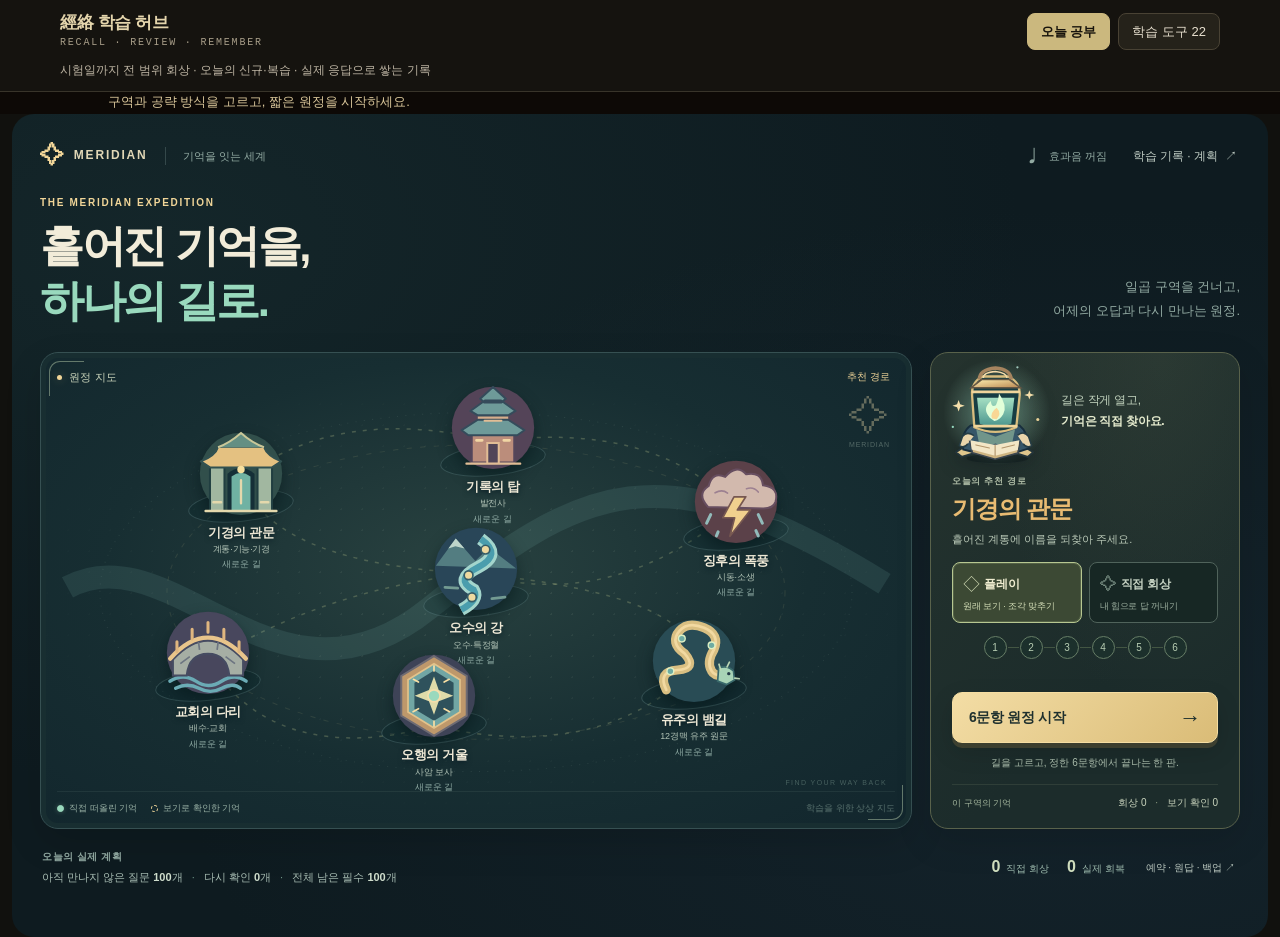
==== commit 7f04001a: "fix: polish expedition layout and document live verification Keep resumed expeditions tied to their " ====
--- a/index.html
+++ b/index.html
@@ -10,10 +10,11 @@
 <script defer src="exam-engine.js?v=20261104.1"></script>
 <script defer src="exam-expedition.js?v=20261104.1"></script>
 <script defer src="exam-storage.js?v=20261104.1"></script>
-<script defer src="exam-app.js?v=20261104.1"></script>
+<script defer src="exam-app.js?v=20261104.2"></script>
 <style>
   :root{ --hub-ink:#0f0d0a; --hub-bar:#171310; --hub-line:#3a3225; --hub-gold:#cbb87e; --hub-dim:#b2a994; }
   html,body{margin:0;padding:0;background:var(--hub-ink)}
+  #sk-modal:not(.on){display:none}
   #tabbar{position:sticky;top:0;z-index:1000;display:flex;align-items:center;gap:6px;overflow-x:auto;
     background:linear-gradient(180deg,#1b1611,#141009);border-bottom:1px solid var(--hub-line);
     padding:10px 14px;font-family:'Malgun Gothic','Apple SD Gothic Neo',sans-serif;box-shadow:0 6px 18px rgba(0,0,0,.35)}
